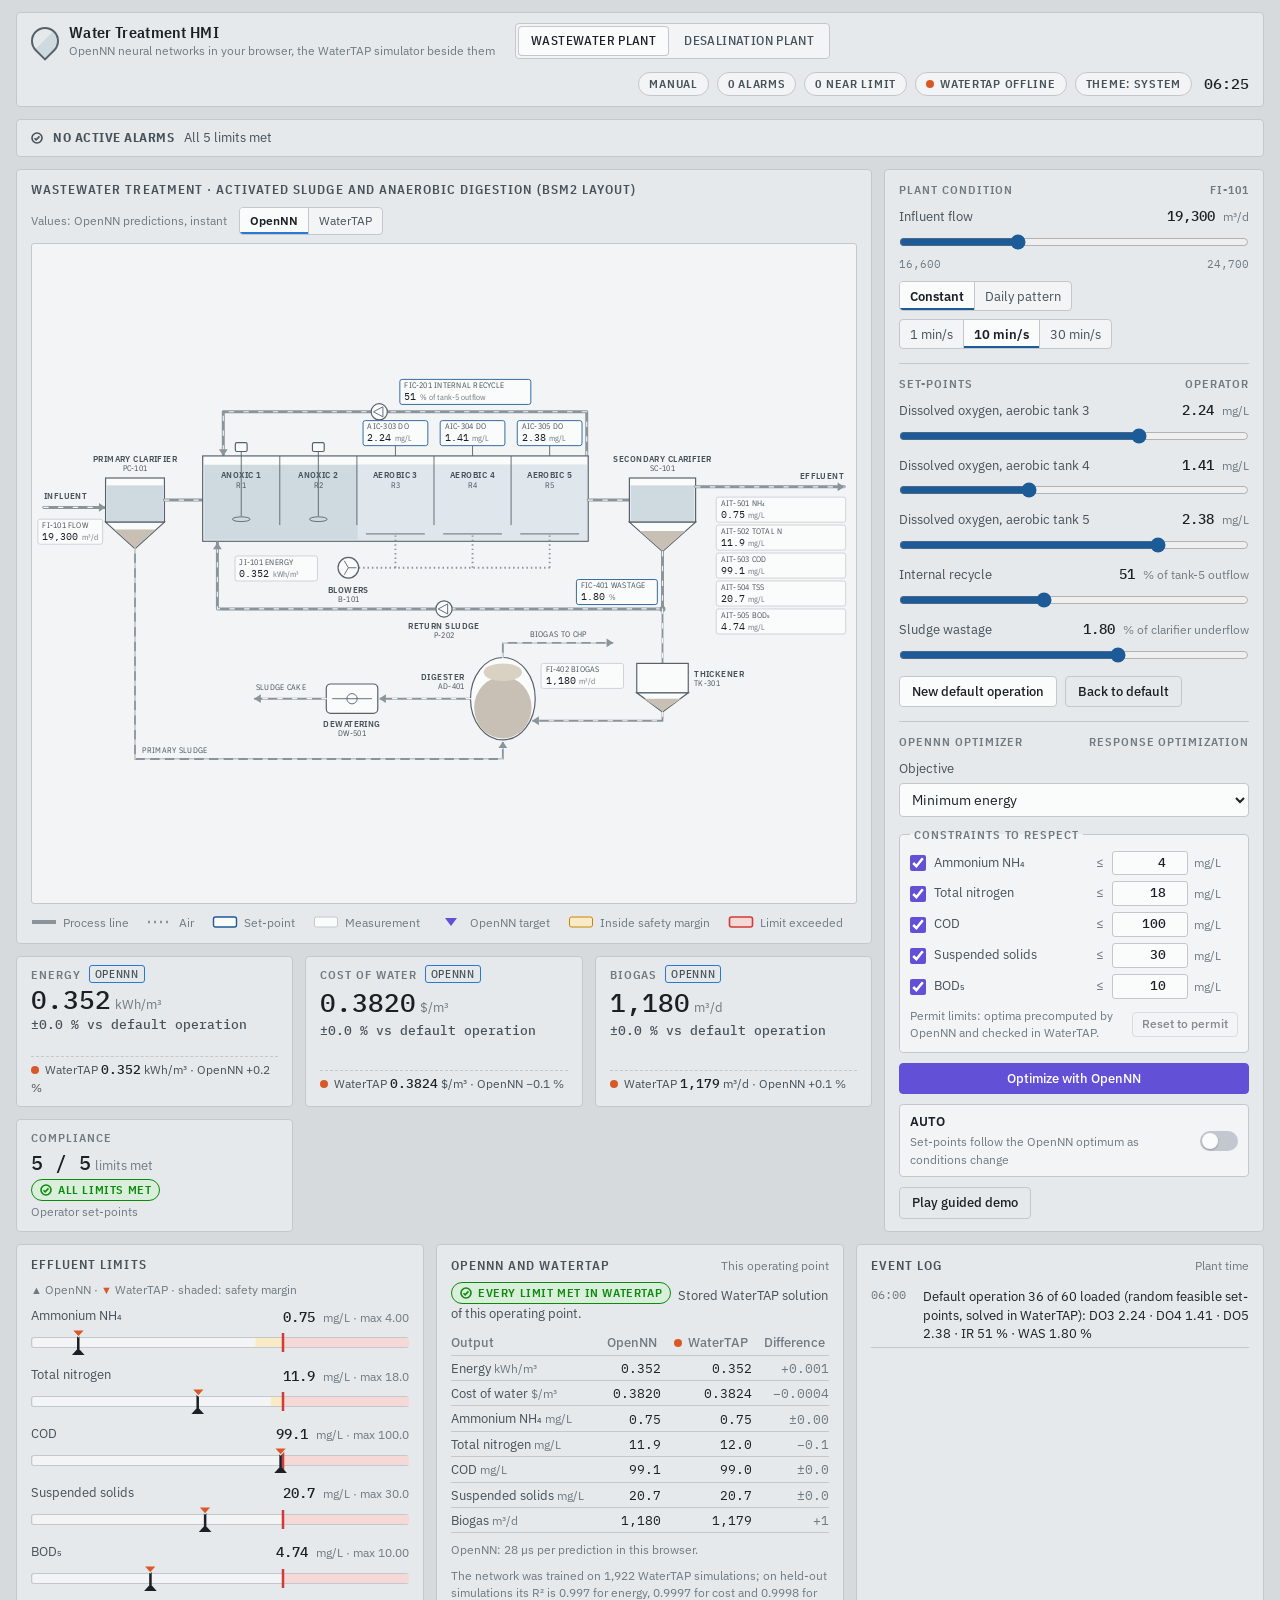
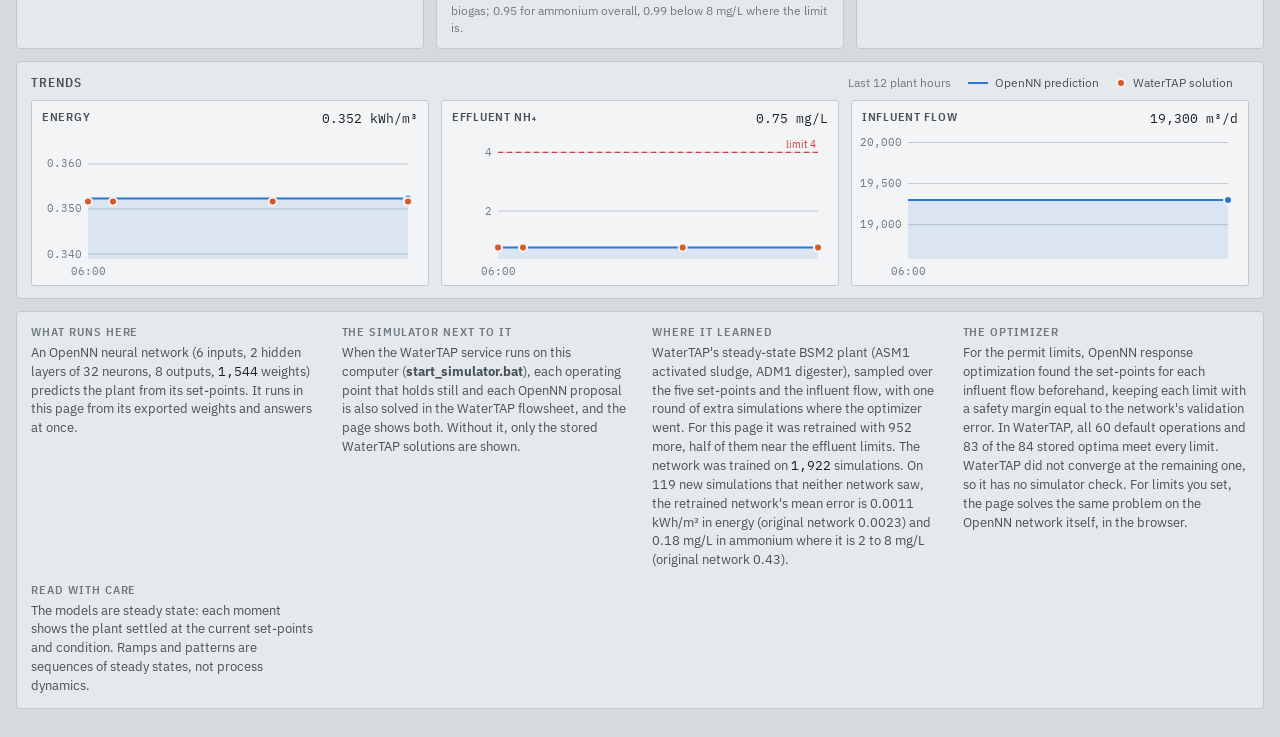
==== to_show/water_treatment_hmi.html @ 0b5e3a40 "Add the WaterTAP/OpenNN toys and the control-room demo - Reverse osmosis toy: WaterTAP RO with press" ====
<!doctype html>
<html lang="en">
<head>
<meta charset="utf-8">
<meta name="viewport" content="width=device-width, initial-scale=1, viewport-fit=cover">
<title>OpenNN Water Treatment HMI</title>
<meta name="description" content="Interactive control-room view of a wastewater plant and a desalination plant, driven by OpenNN neural networks running in the browser next to the WaterTAP simulator, with set-points optimized by OpenNN and checked in WaterTAP.">
<link rel="preconnect" href="https://fonts.googleapis.com">
<link rel="preconnect" href="https://fonts.gstatic.com" crossorigin>
<link rel="stylesheet" href="https://fonts.googleapis.com/css2?family=IBM+Plex+Mono:wght@400;500&family=IBM+Plex+Sans+Condensed:wght@500;600&family=IBM+Plex+Sans:wght@400;500;600&display=swap" media="print" onload="this.media='all'">
<style>
/* Layout: control-room HMI. Process diagram left, operator panel right, KPIs below, then limits,
   the OpenNN/WaterTAP comparison, trends and event log. ISA-101 style: neutral greys carry the
   plant; colour is kept for state (alarm, warning, normal), for what the OpenNN optimizer proposes
   (violet), and for the two sources of values: the network (blue) and the WaterTAP simulator
   (orange, always with its label or the legend). */
:root {
  --bg: #d6dadd;
  --panel: #e6e9eb;
  --surface: #f2f4f5;
  --raised: #fafbfb;
  --ink: #1a2025;
  --ink-2: #46515a;
  --muted: #6f7a83;
  --rule: #c2c8cd;
  --equip: #56616a;
  --pipe: #8a949b;
  --pipe-flow: #f2f4f5;
  --water: #cfd9e0;
  --water-air: #dfe7ec;
  --sludge: #c8c0b4;
  --gas: #d9d2c3;
  --accent: #1d5b98;
  --accent-ink: #ffffff;
  --opt: #6250d6;
  --opt-soft: rgba(98, 80, 214, 0.12);
  --series: #2a78d6;
  --series-fill: rgba(42, 120, 214, 0.12);
  --sim: #d95926;
  --sim-soft: rgba(217, 89, 38, 0.12);
  --ok: #0c8a0c;
  --warn: #c98500;
  --alarm: #d03b3b;
  --ok-bg: #d9eedb;
  --warn-bg: #f9ebc6;
  --alarm-bg: #f6d8d6;
  --focus: #1d5b98;
  --font-ui: "IBM Plex Sans", "Segoe UI", "Helvetica Neue", Arial, sans-serif;
  --font-tag: "IBM Plex Sans Condensed", "Arial Narrow", "Segoe UI", Arial, sans-serif;
  --font-num: "IBM Plex Mono", "Cascadia Mono", Consolas, "SFMono-Regular", Menlo, monospace;
  --radius: 4px;
  color-scheme: light;
}

@media (prefers-color-scheme: dark) {
  :root:not([data-theme="light"]) {
    --bg: #14181b;
    --panel: #1c2125;
    --surface: #22282d;
    --raised: #283037;
    --ink: #e6e9eb;
    --ink-2: #b2bbc2;
    --muted: #87929a;
    --rule: #343c42;
    --equip: #9aa6ae;
    --pipe: #6d7880;
    --pipe-flow: #1c2125;
    --water: #2b3a45;
    --water-air: #33444f;
    --sludge: #4a443c;
    --gas: #3f3b33;
    --accent: #6aa8e6;
    --accent-ink: #0c1724;
    --opt: #9085e9;
    --opt-soft: rgba(144, 133, 233, 0.16);
    --series: #3987e5;
    --series-fill: rgba(57, 135, 229, 0.18);
    --sim: #d95926;
    --sim-soft: rgba(217, 89, 38, 0.18);
    --ok: #0ca30c;
    --warn: #fab219;
    --alarm: #e66767;
    --ok-bg: #1d3a1f;
    --warn-bg: #44391a;
    --alarm-bg: #4a2423;
    --focus: #6aa8e6;
    color-scheme: dark;
  }
}

:root[data-theme="dark"] {
  --bg: #14181b;
  --panel: #1c2125;
  --surface: #22282d;
  --raised: #283037;
  --ink: #e6e9eb;
  --ink-2: #b2bbc2;
  --muted: #87929a;
  --rule: #343c42;
  --equip: #9aa6ae;
  --pipe: #6d7880;
  --pipe-flow: #1c2125;
  --water: #2b3a45;
  --water-air: #33444f;
  --sludge: #4a443c;
  --gas: #3f3b33;
  --accent: #6aa8e6;
  --accent-ink: #0c1724;
  --opt: #9085e9;
  --opt-soft: rgba(144, 133, 233, 0.16);
  --series: #3987e5;
  --series-fill: rgba(57, 135, 229, 0.18);
  --sim: #d95926;
  --sim-soft: rgba(217, 89, 38, 0.18);
  --ok: #0ca30c;
  --warn: #fab219;
  --alarm: #e66767;
  --ok-bg: #1d3a1f;
  --warn-bg: #44391a;
  --alarm-bg: #4a2423;
  --focus: #6aa8e6;
  color-scheme: dark;
}

* { box-sizing: border-box; }
html, body { min-height: 100%; }
body {
  margin: 0;
  background: var(--bg);
  color: var(--ink);
  font: 14px/1.45 var(--font-ui);
  -webkit-font-smoothing: antialiased;
}
[hidden] { display: none !important; }
button, input, select { font: inherit; color: inherit; }
:focus-visible { outline: 2px solid var(--focus); outline-offset: 2px; }
.num { font-family: var(--font-num); font-variant-numeric: tabular-nums; }

.wrap {
  max-width: 1640px;
  margin: 0 auto;
  padding-inline: 16px;
  padding-block: 12px 28px;
  display: grid;
  grid-template-columns: minmax(0, 1fr);
  gap: 12px;
}
/* Wide content (the diagram) scrolls inside its own box instead of widening the page. */
.wrap > *, .layout > *, .lower > * { min-width: 0; }

/* ---------- top bar ---------- */
.topbar {
  display: flex;
  flex-wrap: wrap;
  align-items: center;
  gap: 12px 20px;
  padding: 10px 14px;
  background: var(--panel);
  border: 1px solid var(--rule);
  border-radius: var(--radius);
}
.brand { display: flex; align-items: center; gap: 10px; min-width: 0; }
.brand-mark {
  width: 28px; height: 28px; flex: none;
  border: 2px solid var(--equip);
  border-radius: 50% 50% 50% 0;
  transform: rotate(-45deg);
  background: linear-gradient(0deg, var(--water) 0 55%, transparent 55%);
}
.brand-name { font: 600 16px/1.2 var(--font-tag); letter-spacing: 0.02em; }
.brand-sub { font-size: 12px; color: var(--muted); }
.tabs { display: flex; gap: 4px; padding: 3px; background: var(--surface); border: 1px solid var(--rule); border-radius: var(--radius); }
.tabs button {
  border: 0; background: transparent; padding: 6px 12px; border-radius: 3px; cursor: pointer;
  font: 500 13px/1.2 var(--font-tag); letter-spacing: 0.03em; text-transform: uppercase; color: var(--ink-2);
}
.tabs button[aria-selected="true"] { background: var(--raised); color: var(--ink); box-shadow: 0 0 0 1px var(--rule); }
.status-strip { margin-left: auto; display: flex; flex-wrap: wrap; align-items: center; gap: 8px; }
.pill, .chip {
  display: inline-flex; align-items: center; gap: 6px;
  padding: 3px 10px; border-radius: 999px;
  font: 600 12px/1.4 var(--font-tag); letter-spacing: 0.06em; text-transform: uppercase;
  border: 1px solid var(--rule); background: var(--surface); color: var(--ink-2);
}
.pill.auto { border-color: var(--opt); color: var(--opt); background: var(--opt-soft); }
.chip.is-alarm { border-color: var(--alarm); color: var(--alarm); background: var(--alarm-bg); }
.chip.is-warn { border-color: var(--warn); color: var(--warn); background: var(--warn-bg); }
.clock { font: 500 15px/1 var(--font-num); color: var(--ink); padding-left: 4px; }
.theme-toggle { border: 1px solid var(--rule); background: var(--surface); border-radius: 999px; padding: 3px 10px; cursor: pointer; font: 600 12px/1.4 var(--font-tag); letter-spacing: 0.06em; text-transform: uppercase; color: var(--ink-2); }

/* ---------- alarm banner ---------- */
.banner {
  display: flex; align-items: center; gap: 10px; flex-wrap: wrap;
  padding: 8px 14px; border-radius: var(--radius);
  border: 1px solid var(--rule); background: var(--panel); color: var(--ink-2);
  font-size: 13px; min-height: 38px;
}
.banner.is-alarm { border-color: var(--alarm); background: var(--alarm-bg); color: var(--ink); }
.banner.is-warn { border-color: var(--warn); background: var(--warn-bg); color: var(--ink); }
.banner strong { font-family: var(--font-tag); letter-spacing: 0.04em; text-transform: uppercase; }

/* ---------- shared panel ---------- */
.panel {
  background: var(--panel);
  border: 1px solid var(--rule);
  border-radius: var(--radius);
  padding: 12px 14px;
  min-width: 0;
}
.panel-head { display: flex; align-items: baseline; justify-content: space-between; gap: 8px 12px; flex-wrap: wrap; margin-bottom: 8px; }
.panel h2 {
  margin: 0; font: 600 13px/1.3 var(--font-tag); letter-spacing: 0.08em; text-transform: uppercase; color: var(--ink-2);
  text-wrap: balance;
}
.note { font-size: 12px; color: var(--muted); }

.layout { display: grid; grid-template-columns: minmax(0, 1fr) 380px; gap: 12px; align-items: stretch; }
.main-col { display: flex; flex-direction: column; gap: 12px; min-width: 0; }
.main-col .process { flex: 1; display: flex; flex-direction: column; }
@media (max-width: 1180px) { .layout { grid-template-columns: minmax(0, 1fr); } }

/* ---------- process diagram ---------- */
.diagram { overflow-x: auto; border-radius: 3px; background: var(--surface); border: 1px solid var(--rule); }
/* When the operator panel is the taller column, the diagram's canvas takes the extra height. */
.main-col .process .diagram { flex: 1; display: flex; flex-direction: column; justify-content: center; }
.diagram svg { display: block; width: 100%; min-width: 780px; height: auto; }
.legend { margin-top: auto; padding-top: 10px; display: flex; flex-wrap: wrap; gap: 6px 18px; font-size: 12px; color: var(--muted); }
.legend span { display: inline-flex; align-items: center; gap: 6px; }
.legend svg { width: 26px; height: 14px; flex: none; }
.lg-line { stroke: var(--pipe); stroke-width: 4; }
.lg-air { stroke: var(--pipe); stroke-width: 2.5; stroke-dasharray: 2 4; }
.lg-tag { fill: var(--raised); stroke: var(--rule); }
.lg-sp { fill: var(--raised); stroke: var(--accent); stroke-width: 1.4; }
.lg-warn { fill: var(--warn-bg); stroke: var(--warn); }
.lg-alarm { fill: var(--alarm-bg); stroke: var(--alarm); stroke-width: 1.6; }
.lg-target { fill: var(--opt); }
.diagram text { font-family: var(--font-tag); fill: var(--ink-2); }
.eq { fill: var(--raised); stroke: var(--equip); stroke-width: 1.6; }
.eq-thin { fill: none; stroke: var(--equip); stroke-width: 1.2; }
.liquid { fill: var(--water); }
.liquid-air { fill: var(--water-air); }
.sludge { fill: var(--sludge); }
.gasfill { fill: var(--gas); }
.pipe { fill: none; stroke: var(--pipe); stroke-width: 4; stroke-linejoin: round; stroke-linecap: round; }
.pipe-thin { fill: none; stroke: var(--pipe); stroke-width: 2.5; stroke-linejoin: round; }
.pipe-air { fill: none; stroke: var(--pipe); stroke-width: 2.5; stroke-dasharray: 2 4; }
.flow { fill: none; stroke: var(--pipe-flow); stroke-width: 1.6; stroke-dasharray: 6 14; stroke-linecap: round; animation: flow var(--dur, 2s) linear infinite; }
@keyframes flow { to { stroke-dashoffset: -40; } }
.arrowhead { fill: var(--pipe); }
.eq-label { font-size: 12px; font-weight: 600; letter-spacing: 0.05em; text-transform: uppercase; fill: var(--ink-2); }
.eq-id { font-size: 10.5px; fill: var(--muted); letter-spacing: 0.04em; }
.tag-box { fill: var(--raised); stroke: var(--rule); stroke-width: 1; }
.tag-box.setpoint { stroke: var(--accent); stroke-width: 1.2; }
.tag-box.is-warn { fill: var(--warn-bg); stroke: var(--warn); }
.tag-box.is-alarm { fill: var(--alarm-bg); stroke: var(--alarm); stroke-width: 1.6; }
.tag-label { font-size: 11px; fill: var(--muted); letter-spacing: 0.03em; }
.tag-value { font-family: var(--font-num) !important; font-size: 14px; fill: var(--ink) !important; }
.tag-unit { font-size: 11px; fill: var(--muted); }
.bubble { fill: var(--raised); stroke: var(--equip); stroke-width: 0.6; opacity: 0; animation: rise 2.6s linear infinite; }
@keyframes rise {
  0% { transform: translateY(0); opacity: 0; }
  12% { opacity: 0.9; }
  100% { transform: translateY(-80px); opacity: 0; }
}
.rotor { transform-box: fill-box; transform-origin: center; animation: spin var(--spin, 2s) linear infinite; }
@keyframes spin { to { transform: rotate(360deg); } }
.opt-marker { fill: var(--opt); }
/* A WaterTAP value that belongs to the previous operating point while the simulator solves. */
.tag-value.is-stale { fill: var(--muted) !important; }
.process-tools { display: flex; flex-wrap: wrap; align-items: center; gap: 6px 12px; }
.segmented.source button { padding: 4px 10px; font-size: 12px; }
#src-nn[aria-pressed="true"] { box-shadow: inset 0 -2px 0 var(--series); }
#src-sim[aria-pressed="true"] { box-shadow: inset 0 -2px 0 var(--sim); }

/* ---------- WaterTAP marks ---------- */
.sim-mark { display: inline-block; width: 8px; height: 8px; border-radius: 50%; background: var(--sim); margin-right: 6px; vertical-align: 0.05em; flex: none; }
.sim-mark.busy { animation: pulse 1.2s ease-in-out infinite; }
@keyframes pulse { 0%, 100% { opacity: 1; } 50% { opacity: 0.25; } }
.chip.sim-chip .sim-mark { margin-right: 0; }
.chip.sim-chip.is-live { border-color: var(--sim); color: var(--ink); background: var(--sim-soft); }

@media (prefers-reduced-motion: reduce) {
  .flow, .rotor, .bubble, .sim-mark.busy { animation: none !important; }
}

/* ---------- operator panel ---------- */
.controls { display: grid; gap: 14px; align-content: start; }
.block { display: grid; gap: 10px; }
.block + .block { border-top: 1px solid var(--rule); padding-top: 12px; }
.block-title { font: 600 12px/1.3 var(--font-tag); letter-spacing: 0.08em; text-transform: uppercase; color: var(--muted); display: flex; justify-content: space-between; gap: 8px; }
.field { display: grid; gap: 4px; }
.field-row { display: flex; justify-content: space-between; align-items: baseline; gap: 8px; }
.field label { font-size: 13px; color: var(--ink-2); }
.field .value { font: 500 14px/1.2 var(--font-num); color: var(--ink); white-space: nowrap; }
.field .value small { font: 12px var(--font-ui); color: var(--muted); }
.track { position: relative; height: 22px; }
.track input[type="range"] { position: absolute; inset: 0; width: 100%; margin: 0; accent-color: var(--accent); background: transparent; }
.track input[type="range"]:disabled { accent-color: var(--opt); opacity: 0.85; }
.track .target {
  position: absolute; top: -3px; width: 0; height: 0; pointer-events: none;
  border-left: 6px solid transparent; border-right: 6px solid transparent; border-top: 8px solid var(--opt);
  transform: translateX(-6px);
}
.range-ends { display: flex; justify-content: space-between; font: 11px var(--font-num); color: var(--muted); }

.segmented { display: inline-flex; border: 1px solid var(--rule); border-radius: var(--radius); overflow: hidden; background: var(--surface); }
.segmented button { border: 0; background: transparent; padding: 5px 10px; cursor: pointer; font-size: 12.5px; color: var(--ink-2); }
.segmented button + button { border-left: 1px solid var(--rule); }
.segmented button[aria-pressed="true"] { background: var(--raised); color: var(--ink); font-weight: 600; box-shadow: inset 0 -2px 0 var(--accent); }
.row-wrap { display: flex; flex-wrap: wrap; gap: 8px; align-items: center; }

.btn {
  display: inline-flex; align-items: center; justify-content: center; gap: 6px;
  padding: 7px 12px; border-radius: var(--radius); cursor: pointer;
  border: 1px solid var(--rule); background: var(--raised); color: var(--ink);
  font: 500 13px/1.2 var(--font-ui);
}
.btn:hover { border-color: var(--equip); }
.btn.primary { background: var(--opt); border-color: var(--opt); color: #ffffff; }
.btn.primary:hover { filter: brightness(1.08); }
.btn.ghost { background: transparent; }
.btn:disabled { opacity: 0.5; cursor: not-allowed; }
select.select { padding: 6px 8px; border-radius: var(--radius); border: 1px solid var(--rule); background: var(--raised); }

/* constraints the optimizer respects: the operator can change or switch off each limit */
.constraints { margin: 0; padding: 8px 10px 10px; border: 1px solid var(--rule); border-radius: var(--radius); background: var(--surface); display: grid; gap: 6px; min-width: 0; }
.constraints legend { padding: 0 4px; font: 600 12px/1.3 var(--font-tag); letter-spacing: 0.08em; text-transform: uppercase; color: var(--muted); }
.c-row { display: grid; grid-template-columns: 18px minmax(0, 1fr) 12px 76px minmax(44px, auto); align-items: center; gap: 6px; font-size: 13px; }
.c-row input[type="checkbox"] { margin: 0; width: 16px; height: 16px; accent-color: var(--opt); }
.c-name { color: var(--ink-2); overflow-wrap: anywhere; }
.c-op { color: var(--muted); text-align: center; font-family: var(--font-num); }
.c-unit { color: var(--muted); font-size: 12px; white-space: nowrap; }
.c-bound { width: 100%; padding: 3px 6px; border: 1px solid var(--rule); border-radius: 3px; background: var(--raised); font: 500 13px/1.3 var(--font-num); text-align: right; }
.c-bound:disabled { opacity: 0.45; }
.c-row.is-custom .c-bound { border-color: var(--opt); box-shadow: inset 0 0 0 1px var(--opt); }
.c-row.is-off .c-name { color: var(--muted); }
.c-foot { display: flex; flex-wrap: wrap; align-items: center; justify-content: space-between; gap: 6px 10px; padding-top: 2px; }
.c-foot .hint { flex: 1 1 180px; font-size: 12px; }
.btn.small { padding: 4px 9px; font-size: 12px; }

.switch { display: flex; align-items: center; justify-content: space-between; gap: 10px; padding: 8px 10px; border: 1px solid var(--rule); border-radius: var(--radius); background: var(--surface); cursor: pointer; }
.switch input { position: absolute; opacity: 0; pointer-events: none; }
.switch .knob { width: 38px; height: 20px; border-radius: 999px; background: var(--rule); position: relative; flex: none; transition: background 0.2s; }
.switch .knob::after { content: ""; position: absolute; top: 2px; left: 2px; width: 16px; height: 16px; border-radius: 50%; background: var(--raised); box-shadow: 0 1px 2px rgba(0,0,0,0.25); transition: transform 0.2s; }
.switch input:checked + .knob { background: var(--opt); }
.switch input:checked + .knob::after { transform: translateX(18px); }
.switch input:focus-visible + .knob { outline: 2px solid var(--focus); outline-offset: 2px; }
.switch-text { display: grid; gap: 1px; }
.switch-text b { font-weight: 600; font-size: 13px; }
.switch-text span { font-size: 12px; color: var(--muted); }

#proposal:empty { display: none; }
.proposal { border: 1px solid var(--opt); background: var(--panel); box-shadow: inset 4px 0 0 var(--opt); border-radius: var(--radius); padding: 12px 14px 12px 18px; display: grid; gap: 10px; min-width: 0; }
.proposal.result { border-color: var(--sim); box-shadow: inset 4px 0 0 var(--sim); }
.proposal.result h3 { color: var(--ink); }
.proposal-head { display: flex; flex-wrap: wrap; align-items: baseline; justify-content: space-between; gap: 6px 16px; }
.proposal h3 { margin: 0; font: 600 13px/1.3 var(--font-tag); letter-spacing: 0.08em; text-transform: uppercase; color: var(--opt); }
.proposal .leads { display: grid; gap: 2px; }
.proposal .lead { font-size: 15px; }
.proposal .lead b { font-family: var(--font-num); font-weight: 500; }
.proposal-grid { display: flex; flex-wrap: wrap; gap: 8px 24px; align-items: flex-start; }
.proposal-grid .t-sp { flex: 1 1 240px; }
.proposal-grid .t-out { flex: 2 1 400px; }
.table-scroll { overflow-x: auto; min-width: 0; }
.proposal table { width: 100%; border-collapse: collapse; font-size: 12.5px; }
.proposal th { text-align: left; font-weight: 500; color: var(--muted); padding: 3px 4px 3px 0; border-bottom: 1px solid var(--rule); white-space: nowrap; }
.proposal th.r { text-align: right; padding: 3px 0 3px 10px; }
.proposal tr.groups th { border-bottom: 0; padding-bottom: 0; }
.proposal tr.groups th.group { text-align: center; border-bottom: 1px solid var(--rule); padding-bottom: 2px; }
.proposal td { text-align: right; font-family: var(--font-num); font-variant-numeric: tabular-nums; padding: 3px 0 3px 10px; white-space: nowrap; border-bottom: 1px solid var(--rule); }
.proposal td.name { text-align: left; font-family: var(--font-ui); color: var(--ink-2); white-space: normal; padding-left: 0; }
.proposal td.to { color: var(--opt); font-weight: 500; }
.proposal td.sim-after { font-weight: 600; }
.check-line { margin: 0; font-size: 13px; color: var(--ink-2); }
.check-line .state, .check p .state { margin-right: 4px; vertical-align: 1px; }
.hint { font-size: 12.5px; color: var(--muted); }
.proposal .hint { margin: 0; }

/* ---------- KPI tiles ---------- */
.kpis { display: grid; grid-template-columns: repeat(auto-fit, minmax(210px, 1fr)); gap: 12px; }
.kpi { background: var(--panel); border: 1px solid var(--rule); border-radius: var(--radius); padding: 10px 14px; display: grid; gap: 2px; min-width: 0; }
.kpi .k-label { font: 600 12px/1.3 var(--font-tag); letter-spacing: 0.08em; text-transform: uppercase; color: var(--muted); }
.kpi .k-value { font: 500 26px/1.15 var(--font-num); font-variant-numeric: tabular-nums; color: var(--ink); }
.kpi .k-value small { font: 13px var(--font-ui); color: var(--muted); margin-left: 4px; }
.kpi .k-delta { font: 500 13px/1.3 var(--font-num); color: var(--ink-2); }
.kpi .k-delta.better { color: var(--ok); }
.kpi .k-delta.worse { color: var(--alarm); }
.kpi .k-note { font-size: 12px; color: var(--muted); min-height: 1.4em; }
.kpi .k-source { font: 500 10.5px/1.2 var(--font-tag); letter-spacing: 0.06em; padding: 1px 5px; margin-left: 4px; border-radius: 3px; border: 1px solid var(--series); color: var(--ink-2); vertical-align: 1px; }
.kpi .k-sim { font-size: 12px; color: var(--ink-2); padding-top: 4px; margin-top: 2px; border-top: 1px dashed var(--rule); }
.kpi .k-sim b { font: 500 13px/1.3 var(--font-num); color: var(--ink); }
.kpi.compliance .k-value { font-size: 20px; padding-block: 3px; }
.state { display: inline-flex; align-items: center; gap: 6px; font: 600 12px/1.3 var(--font-tag); letter-spacing: 0.05em; text-transform: uppercase; padding: 2px 8px; border-radius: 999px; border: 1px solid var(--rule); }
.state.ok { color: var(--ok); border-color: var(--ok); background: var(--ok-bg); }
.state.warn { color: var(--warn); border-color: var(--warn); background: var(--warn-bg); }
.state.alarm { color: var(--alarm); border-color: var(--alarm); background: var(--alarm-bg); }
.icon { width: 12px; height: 12px; flex: none; }

/* ---------- lower grid ---------- */
.lower { display: grid; grid-template-columns: repeat(12, minmax(0, 1fr)); gap: 12px; }
.lower > #limits-panel { grid-column: span 4; }
.lower > #check-panel { grid-column: span 4; }
.lower > #events-panel { grid-column: span 4; }
.lower > #trends { grid-column: span 12; }
@media (max-width: 1180px) {
  .lower > #limits-panel, .lower > #check-panel, .lower > #events-panel { grid-column: span 6; }
}
@media (max-width: 760px) {
  .lower > * { grid-column: 1 / -1 !important; }
}

/* limits: moving analog indicators */
.limits { display: grid; gap: 10px; }
.limit { display: grid; grid-template-columns: minmax(90px, 1fr) auto; gap: 2px 10px; align-items: center; }
.limit .l-name { font-size: 13px; color: var(--ink-2); display: inline-flex; align-items: center; gap: 6px; }
.l-state { display: inline-flex; }
.l-state.warn { color: var(--warn); }
.l-state.alarm { color: var(--alarm); }
.sr { position: absolute; width: 1px; height: 1px; overflow: hidden; clip: rect(0 0 0 0); white-space: nowrap; }
.limit .l-value { font: 500 13.5px/1.2 var(--font-num); text-align: right; white-space: nowrap; }
.limit .l-value small { color: var(--muted); font: 11.5px var(--font-ui); }
.limit svg { grid-column: 1 / -1; width: 100%; height: 28px; display: block; }
.l-sim { fill: var(--sim); stroke: var(--panel); stroke-width: 1; }
.l-permit { stroke: var(--muted); stroke-width: 1.5; stroke-dasharray: 2 2; }
.limit.is-off .l-name, .limit.is-off .l-value { color: var(--muted); }
.limit.is-off svg { opacity: 0.5; }
.key-tri { font-size: 11px; }
.key-tri.sim { color: var(--sim); }
.l-track { fill: var(--surface); stroke: var(--rule); }
.l-margin { fill: var(--warn-bg); }
.l-over { fill: var(--alarm-bg); }
.l-limit { stroke: var(--alarm); stroke-width: 2; }
.l-pointer { fill: var(--ink); }
.l-pointer.is-alarm { fill: var(--alarm); }
.l-pointer.is-warn { fill: var(--warn); }
.l-tick { font: 10px var(--font-num); fill: var(--muted); }

/* simulator check */
.check { display: grid; gap: 8px; }
.check table { width: 100%; border-collapse: collapse; font-size: 12.5px; }
.check th { text-align: left; font-weight: 500; color: var(--muted); padding: 3px 4px 3px 0; border-bottom: 1px solid var(--rule); }
.check th.r, .check td.r { text-align: right; }
.check th.r { white-space: nowrap; padding-left: 6px; }
.check td { padding: 3px 0 3px 6px; border-bottom: 1px solid var(--rule); font-family: var(--font-num); font-variant-numeric: tabular-nums; white-space: nowrap; }
.check td:first-child { font-family: var(--font-ui); padding-left: 0; color: var(--ink-2); white-space: normal; }
.check p { margin: 0; font-size: 12.5px; color: var(--ink-2); }
.check p.note { color: var(--muted); font-size: 12px; }
.check td.diff { color: var(--muted); }
.check td .l-state { vertical-align: -1px; }

/* trends */
.trend-grid { display: grid; grid-template-columns: repeat(3, minmax(0, 1fr)); gap: 12px; }
@media (max-width: 980px) { .trend-grid { grid-template-columns: minmax(0, 1fr); } }
.chart { position: relative; background: var(--surface); border: 1px solid var(--rule); border-radius: 3px; padding: 8px 8px 4px; min-width: 0; }
.chart-title { display: flex; justify-content: space-between; gap: 8px; font-size: 12.5px; color: var(--ink-2); padding: 0 2px 4px; }
.chart-title b { font: 600 12px/1.3 var(--font-tag); letter-spacing: 0.06em; text-transform: uppercase; }
.chart-title .num { color: var(--ink); }
.chart svg { display: block; width: 100%; height: 150px; }
.c-grid { stroke: var(--rule); stroke-width: 1; }
.c-axis { font: 10.5px var(--font-num); fill: var(--muted); }
.c-line { fill: none; stroke: var(--series); stroke-width: 2; stroke-linejoin: round; }
.c-area { fill: var(--series-fill); stroke: none; }
.c-limit { stroke: var(--alarm); stroke-width: 1.2; stroke-dasharray: 5 4; }
.c-limit-label { font: 10.5px var(--font-tag); fill: var(--alarm); }
.c-end { fill: var(--series); stroke: var(--surface); stroke-width: 2; }
.c-cross { stroke: var(--ink-2); stroke-width: 1; }
.c-dot { fill: var(--series); stroke: var(--surface); stroke-width: 2; }
.c-sim { fill: var(--sim); stroke: var(--surface); stroke-width: 2; }
.trend-key { display: inline-flex; flex-wrap: wrap; align-items: center; gap: 4px 16px; }
.trend-key .key { display: inline-flex; align-items: center; gap: 6px; color: var(--ink-2); }
.trend-key .key-line { width: 22px; height: 10px; }
.trend-key .key-dot { width: 12px; height: 12px; }
.tooltip {
  position: absolute; pointer-events: none; z-index: 5;
  background: var(--raised); color: var(--ink); border: 1px solid var(--rule); border-radius: 3px;
  padding: 4px 8px; font: 12px/1.35 var(--font-num); box-shadow: 0 2px 6px rgba(0,0,0,0.15); white-space: nowrap;
}

/* events */
.events { list-style: none; margin: 0; padding: 0; display: grid; gap: 0; max-height: 300px; overflow-y: auto; }
.events li { display: grid; grid-template-columns: 44px minmax(0, 1fr); gap: 8px; padding: 5px 0; border-bottom: 1px solid var(--rule); font-size: 12.5px; }
.events time { font: 12px var(--font-num); color: var(--muted); }
.events .e-alarm { color: var(--alarm); font-weight: 600; }
.events .e-normal { color: var(--ok); font-weight: 600; }
.events .e-opt { color: var(--opt); font-weight: 600; }
.events .e-sim { color: var(--ink-2); font-weight: 600; white-space: nowrap; }
.events .e-sim::before { content: ""; display: inline-block; width: 7px; height: 7px; border-radius: 50%; background: var(--sim); margin-right: 5px; vertical-align: 0.08em; }

/* about */
.about { display: grid; grid-template-columns: repeat(auto-fit, minmax(260px, 1fr)); gap: 12px 24px; font-size: 13px; color: var(--ink-2); padding: 12px 14px; background: var(--panel); border: 1px solid var(--rule); border-radius: var(--radius); }
.about h3 { margin: 0 0 4px; font: 600 12px/1.3 var(--font-tag); letter-spacing: 0.08em; text-transform: uppercase; color: var(--muted); }
.about p { margin: 0; max-width: 65ch; }
.about .num { color: var(--ink); }

@media (max-width: 600px) {
  .status-strip { margin-left: 0; }
  .kpi .k-value { font-size: 22px; }
}

</style>
</head>
<body>
<div class="wrap">
  <header class="topbar">
    <div class="brand">
      <span class="brand-mark" aria-hidden="true"></span>
      <div>
        <div class="brand-name">Water Treatment HMI</div>
        <div class="brand-sub">OpenNN neural networks in your browser, the WaterTAP simulator beside them</div>
      </div>
    </div>
    <nav class="tabs" role="tablist" aria-label="Plant">
      <button type="button" role="tab" id="tab-bsm2" data-plant="bsm2" aria-selected="true">Wastewater plant</button>
      <button type="button" role="tab" id="tab-ro" data-plant="ro" aria-selected="false">Desalination plant</button>
    </nav>
    <div class="status-strip">
      <span class="pill" id="mode-pill">Manual</span>
      <span class="chip" id="alarm-count">0 alarms</span>
      <span class="chip" id="warn-count">0 near limit</span>
      <span class="chip sim-chip" id="sim-chip">WaterTAP offline</span>
      <button type="button" class="theme-toggle" id="theme-toggle" aria-label="Switch colour theme">Theme</button>
      <span class="clock num" id="clock" aria-label="Plant time">06:00</span>
    </div>
  </header>

  <div class="banner" id="alarm-banner" role="status" aria-live="polite"></div>

  <main class="layout">
    <div class="main-col">
      <section class="panel process" aria-labelledby="process-title">
        <div class="panel-head">
          <h2 id="process-title">Process</h2>
          <div class="process-tools">
            <span class="note" id="process-note">Values: OpenNN predictions, instant</span>
            <div class="segmented source" role="group" aria-label="Values shown in the diagram">
              <button type="button" id="src-nn" aria-pressed="true">OpenNN</button>
              <button type="button" id="src-sim" aria-pressed="false">WaterTAP</button>
            </div>
          </div>
        </div>
        <div class="diagram" id="diagram"></div>
        <div class="legend" id="legend"></div>
      </section>
      <section class="kpis" id="kpis" aria-label="Key performance indicators"></section>
      <section id="proposal" aria-live="polite"></section>
    </div>

    <aside class="panel controls" aria-label="Operation">
      <div class="block" id="disturbance-block"></div>
      <div class="block" id="setpoint-block"></div>
      <div class="block" id="optimizer-block"></div>
    </aside>
  </main>

  <section class="lower">
    <div class="panel" id="limits-panel">
      <div class="panel-head"><h2 id="limits-title">Limits</h2><span class="note" id="limits-note"></span></div>
      <div class="limits" id="limits"></div>
    </div>
    <div class="panel" id="check-panel">
      <div class="panel-head"><h2>OpenNN and WaterTAP</h2><span class="note">This operating point</span></div>
      <div class="check" id="check"></div>
    </div>
    <div class="panel" id="events-panel">
      <div class="panel-head"><h2>Event log</h2><span class="note">Plant time</span></div>
      <ul class="events" id="events"></ul>
    </div>
    <div class="panel trends" id="trends">
      <div class="panel-head"><h2>Trends</h2>
        <span class="note trend-key" id="trend-note">
          <span>Last 12 plant hours</span>
          <span class="key"><svg class="key-line" viewBox="0 0 22 10" aria-hidden="true"><line class="c-line" x1="1" y1="5" x2="21" y2="5"/></svg>OpenNN prediction</span>
          <span class="key"><svg class="key-dot" viewBox="0 0 12 12" aria-hidden="true"><circle class="c-sim" cx="6" cy="6" r="4"/></svg>WaterTAP solution</span>
          <span class="key trend-sim" id="trend-sim" aria-live="polite"></span>
        </span>
      </div>
      <div class="trend-grid" id="trend-grid"></div>
    </div>
  </section>

  <footer class="about" id="about"></footer>
</div>

<script id="plant-data" type="application/json">{"plants":{"bsm2":{"model":{"inputs":[{"name":"do3","scaler":"MeanStandardDeviation","mean":1.60543811,"std":0.781042159,"min":0.5,"max":3.0},{"name":"do4","scaler":"MeanStandardDeviation","mean":1.70456827,"std":0.733776152,"min":0.5,"max":3.0},{"name":"do5","scaler":"MeanStandardDeviation","mean":1.6923337,"std":0.729107797,"min":0.5,"max":2.99950027},{"name":"recycle","scaler":"MeanStandardDeviation","mean":0.563830853,"std":0.160467923,"min":0.300000012,"max":0.800000012},{"name":"wastage","scaler":"MeanStandardDeviation","mean":0.0164424125,"std":0.00506838458,"min":0.00601360807,"max":0.0250000004},{"name":"influent","scaler":"MeanStandardDeviation","mean":20590.9043,"std":2276.85303,"min":16519.4707,"max":24792.4531}],"layers":[{"activation":"Tanh","biases":[-0.120250858,0.140580922,1.29859233,-0.0409745052,0.387843281,-0.638682306,-0.398406982,0.349980325,1.19747603,-0.299726158,-0.311647475,-0.529878318,-0.483134925,-0.345730662,0.635702789,0.105966508,0.560991585,0.803969324,0.779273868,-0.433923632,0.182227805,-0.305710018,-0.15742892,1.01255918,0.575924337,0.297402591,0.815157354,-0.213912055,-0.632851124,0.692799449,-0.360412925,0.27906689],"weights":[[0.00256885402,0.0467804559,0.322837263,-0.0561035126,-0.102783345,0.5354321,-0.00912768114,0.254603356,-0.0850221962,0.155944824,0.0641647428,-0.0537518933,0.0145611344,0.029332336,0.234640896,0.065516375,-0.0466710664,-0.244245917,0.00558035448,0.141897902,0.114299178,0.0241478141,0.0407199748,-0.086202845,0.026617825,-0.0759047195,0.759346366,-0.00573852751,-0.329021215,-0.0496431701,0.150163606,0.130221039],[-0.13877961,-0.089250952,0.216383487,0.00538631389,-0.0336474366,-0.0523250625,0.372059941,0.232042477,0.957767248,-0.0205298327,0.0568121225,0.230434135,0.0346538387,-0.0342204794,0.198609501,0.0188096315,0.019223785,-0.104340762,-0.0367074311,0.0164367706,0.0329483338,-0.079785198,0.107057415,-0.0611892454,0.0523980036,0.0415236019,-0.0632327273,0.150292799,-0.0952804312,-0.0565578379,0.0720095038,0.0526304878],[-0.0152515853,-0.0588549562,0.207083434,-0.0198902581,0.0207514502,-0.0224219803,0.0708754063,0.146370843,-0.0672374293,0.051807873,0.153649151,-0.0544944629,0.561738312,0.020801384,0.262656301,0.118635021,-0.125742361,-8.50284705e-05,-0.0160517301,0.0318116024,0.0652492121,-0.195488617,0.00761105865,0.881061673,-0.0815105215,-0.105175637,-0.0659860522,-0.00045149817,-0.0444122776,0.0373717435,-0.0144267185,-0.0333522037],[-0.0845529735,0.00320454827,0.201478317,-0.0873778164,0.0186597314,-0.148836374,0.00993237831,0.0687837526,0.00832259469,0.418242782,0.00842409022,0.217259556,0.0299453475,-0.103767529,-0.151210159,0.0331143476,0.095011197,0.122170329,-0.0458135307,-0.207657948,-0.0559887253,0.0607206672,0.0366622135,-0.0114233829,-0.0137844309,-0.059207879,0.0664665252,0.13988781,0.055633314,-0.0155402953,-0.0825182796,0.0302494876],[-0.15325053,0.22894071,-0.794803798,0.147385925,0.262110323,0.0241811946,-0.0923980922,-0.0314275138,0.0981869549,0.0596259795,-0.0991791561,0.509590805,-0.0232035816,-0.0336224064,-0.455088705,-0.375869513,0.421169609,-0.35672307,-0.0571689084,-0.104183353,-0.0754293352,-0.37151444,-0.319303453,0.268932909,-0.337281346,0.399398446,0.0275531989,-0.367454201,-0.479663163,0.381342679,-0.390065849,0.211644873],[0.208581671,0.268010169,-0.182468995,0.299064219,-0.230919778,0.0300799515,-0.0153835146,0.00347777922,0.166755021,0.0736151487,-0.279104203,0.178513333,0.0194591116,0.415087938,-0.388223559,0.154574513,0.00468580239,-0.263076693,0.546325326,-0.325623333,-0.366278291,-0.138500288,0.0508686416,0.0783974156,-0.283325523,0.0767246634,0.0187720396,0.0589117296,-0.101283588,-0.152340457,-0.111392409,-0.20122464]]},{"activation":"Tanh","biases":[-0.0964175165,-0.321563274,-0.0460784175,0.214904442,0.393145531,-0.286966115,0.0749601126,0.137886792,0.306082517,0.114807248,0.047384426,0.133040965,-0.0609539971,-0.121556222,0.354485065,0.102562785,0.207837164,-0.403594583,-0.161250547,0.0143222548,0.0901502371,-0.226534128,0.0534004159,-0.470314294,-0.105804533,-0.245864719,-0.049747467,0.0907373726,-0.349922538,0.423421949,-0.0266383141,0.0476852506],"weights":[[0.0195796918,-0.0257298313,-0.0851954892,0.065429613,0.0366014987,-0.0434108227,-0.14045912,0.0820415169,0.0183748584,-0.101877153,-0.034082219,-0.0224227067,0.0194717385,-0.00618954515,-0.172145784,-0.0759459436,-0.0664350763,0.111364841,0.086170733,0.0817760602,-0.0346249603,0.177453488,0.0324845612,0.0599615984,0.0021925834,0.0920951292,0.139215022,-0.0097653456,-0.0521086827,-0.071202673,-0.0634238645,-0.0265420508],[0.0307205226,-0.088769339,-0.120077938,-0.0576938875,0.0163379703,-0.00256661442,-0.0366681553,0.196175262,0.0613754354,0.0135902278,0.0572557524,-0.0462526307,0.172546983,0.0672660545,0.269575447,0.0304768998,-0.0760061592,0.0493267812,-0.0608346798,-0.0472169928,-0.0812146962,-0.0968034789,0.103633091,-0.016745314,0.0994496793,0.0761620477,0.0952761248,0.290951699,-0.0800692365,-0.0163200181,-0.0797375962,0.180862173],[0.0124563007,-0.0479347222,0.0748356283,-0.172230676,0.0592908561,0.038045682,0.0793120116,0.190912411,-0.0596033782,-0.0357574299,-0.097792089,-0.0455635972,0.077924788,-0.0136483731,0.282044858,0.0776514933,-0.0471746586,-0.248255879,-0.183419228,0.111625783,-0.115170948,-0.189127415,0.0785061941,-0.23106721,-0.123996437,-0.104526944,-0.128577545,-1.31787479,0.116396494,0.451816738,0.424946874,-0.0846347585],[0.0401866548,-0.0879109576,0.0632342398,-0.0258036237,-0.0249701068,-0.116403267,0.0163517203,0.174233556,0.0772080868,0.0531202145,0.0948479027,0.0596973076,0.147872925,-0.0249287765,0.127335057,-0.0783038139,-0.0931918472,0.0552630238,0.00606534816,0.0238646287,-0.0862841457,0.0611978471,0.143112719,0.0130286124,0.0781883597,0.088616021,0.0463719033,0.230017543,-0.101688318,-0.0348057002,-0.237791508,0.118503369],[-0.0284177642,0.0702973753,-0.0394483134,-0.162041083,0.0463500023,0.0933892652,0.122197814,-0.0955118611,-0.00452812156,0.0257080477,0.115889713,0.0295606926,-0.237096518,-0.00328863179,0.378921092,0.165437296,-0.0358632728,-0.0225405414,-0.0296690743,-0.119834378,0.0356382094,-0.335646629,-0.0698668882,-0.0524820089,0.0345228054,-0.0451697931,-0.105022319,0.102588654,-0.0113564972,0.0135595342,-0.0932612941,0.160140231],[-0.139849856,-0.0888940394,0.427643448,0.0723181367,-0.0292636603,-0.2933653,-0.0957051069,0.0330305025,-0.149419367,0.199878633,-0.0763725266,-0.385873854,0.0375581793,-0.129406124,-0.129486218,0.117136464,-0.0402352549,0.0352671891,0.241906717,0.144520223,0.203789055,0.159693062,0.135553241,0.162203923,-0.106519632,0.0746054649,-0.0779375508,0.410378814,0.022624474,0.0335612819,-0.221068949,0.0127112744],[-0.0981504023,-0.115436628,0.371868402,0.039564576,-0.150946081,-0.208425209,-0.0298219752,0.0202959049,-0.184989005,0.134933233,-0.0717338994,-0.0227157474,0.0588594452,-0.202267542,-0.12712878,0.018090697,-0.0608021505,0.10123492,0.0742047876,0.0899129808,0.0406988785,0.112413339,0.144915149,0.118505053,-0.133785427,0.165389627,0.0178110059,0.186545804,-0.0338799059,-0.0355948657,-0.115949512,-0.00628530467],[-0.109045781,-0.0460173897,0.165529013,0.0521931611,0.0203093681,-0.202309057,-0.0760867298,0.0288838632,-0.00753921177,0.118724532,-0.109385669,-0.196065933,-0.055172123,-0.112053044,0.216099158,0.146788597,0.00591594679,-0.0504335128,-0.127319515,-0.00437226472,0.110972188,-0.107451245,0.0955937058,-0.0454075485,-0.0567584746,-0.0610368699,-0.0170231909,-0.130158529,0.0338601805,0.12822859,0.0799654722,0.100194298],[0.0504020639,-0.0355143733,0.146073744,-0.111996777,0.057966847,0.206508264,0.0551855043,0.0758824497,0.0649616942,-0.228097111,0.0560970232,0.148097321,0.0590255335,0.078147769,0.0368503928,-0.0592503138,-0.0575677156,-0.129058942,-0.297787398,0.117628977,-0.0694459006,-0.00663289614,0.0219058599,-0.159872293,0.0567426533,-0.0555167533,-0.0398170836,-1.12817001,0.126029715,0.035939306,0.281858325,-0.0321523771],[0.0315042213,0.0213411842,-0.0694526806,0.0225062277,-0.205009952,-0.0160832033,0.0132256849,0.0369081646,-0.0347305723,0.14558199,-0.123427503,-0.102420293,0.127968267,0.0588067845,-0.081547372,-0.002184927,-0.0682878718,-0.0368225649,-0.0156830046,-0.228916511,-0.0888181701,0.0998172909,0.0664298907,0.0820829719,0.0966376886,-0.0343821198,-0.0608188398,0.159798741,0.357001364,-0.0495806709,0.0528514944,0.159154549],[-0.0305640679,0.181128398,0.108908385,-0.111652307,-0.000479946844,0.0317634456,-0.00877404958,-0.308629602,-0.185219616,-0.106398359,-0.0794070289,-0.191329092,-0.16262944,-0.0368239619,-0.190275982,-0.0146529786,0.0209852364,0.0787065551,0.0073103141,0.122451149,0.0949738622,0.047113061,-0.103266366,0.0856998116,-0.116414137,-0.00544543657,-0.00210988522,-0.30044356,0.0629732311,-0.0704930499,0.147235006,-0.123125404],[0.0434425287,-0.0488104858,0.206919625,-0.0637435094,-0.0600056984,0.101118259,0.122626483,-0.077467598,0.00131640933,0.19922328,-0.042681545,-0.0327175707,0.144278541,0.0225045141,0.0141452253,-0.0857609659,-0.0669580698,0.152264044,-0.0451385267,0.00687110098,-0.00432781316,0.0444337614,0.0463339277,0.10690891,-0.0419236459,0.172639191,-0.00611930573,0.717121422,0.0470054038,-0.108378142,-0.209760159,0.0745350271],[-0.126655623,-0.0640754625,-0.14733772,0.0424687713,-0.126112834,-0.156883404,-0.0242942087,0.0132728266,-0.126755357,0.122122966,-0.156528354,-0.185527056,0.0535692498,-0.223985791,-0.06914711,0.0807405636,-0.024714224,0.0620840639,0.218572125,0.0726620629,0.0804103613,0.0951293409,0.0578083768,0.158404976,0.0504404232,0.0662103295,-0.070233129,0.564937472,-0.0645521134,-0.0494079255,-0.180867106,0.0635243803],[0.0593715273,-0.016107779,-0.0876078531,0.0730399266,-0.0780087113,-0.13852784,-0.100067325,0.162485421,0.109254725,-0.0243007224,-0.00136035285,0.0198758189,0.335223019,-0.0215159897,-0.188949198,-0.095113948,-0.0641720742,0.0706499815,-0.0526300035,0.0992506742,-0.0865096301,0.295064718,0.061751727,0.0490356013,0.0602065213,0.123479269,0.0254664849,0.251425594,-0.0324501619,-0.0852253288,-0.0929095224,-0.0597407408],[-0.167979136,-0.00374493562,-0.0212136693,-0.0355874375,-0.0588728562,0.0928628147,-0.0138793625,0.0610201508,-0.124568738,-0.182713211,-0.0996067971,0.0563461781,-0.239170983,-0.0500664562,0.0821283534,0.0933611393,-0.0353600122,-0.0853913724,-0.143305123,0.182758495,-0.0458968058,-0.151008949,0.0815730914,-0.0759808496,-0.241163805,-0.0625235587,0.121101409,-0.791492522,0.0965727866,0.0982305706,0.285391599,-0.015450432],[-0.041930858,-0.173809022,-0.08868137,0.0908322483,0.0294986572,-0.081031546,-0.0498868935,0.273936749,-0.0611806326,-0.14387536,-0.103518523,0.0240895357,0.113242559,0.0390972607,-0.0738041773,-0.0129098948,0.0610219762,-0.0694119409,-0.112996079,0.0550392605,-0.142896339,0.102290586,0.0491055027,-0.0491354614,-0.00328096235,-0.0149750859,0.105375208,-0.414479375,0.00203189347,0.125927225,0.116427101,-0.0811128691],[-0.0307927523,0.0218462516,-0.0625838488,-0.135036066,-0.0276980009,-0.0789218098,0.0760778114,0.127472743,0.0469792448,0.165306658,0.0759055838,0.0847766921,-0.047004953,-0.0410298444,0.525380731,0.065117307,-0.133308798,-0.0496527739,0.0863968506,-0.115112439,-0.0341850594,-0.367129982,0.0986541286,-0.0338213705,0.136750832,0.00524841808,-0.0412800312,0.351887047,0.00574290426,0.103128962,-0.185688525,0.209884837],[0.0258687343,-0.0271362085,-0.0234424025,0.141614571,0.0670425296,-0.0862483829,-0.103747241,0.0896356925,0.0646107644,-0.144647762,-0.0558123142,0.0648406297,-0.125133976,0.0154503314,-0.00460626557,0.004492593,0.194394618,-0.249689534,0.0604960732,-0.0888092965,0.103397869,-0.0575200953,-0.0150586888,-0.0825791582,-0.0521002188,-0.219976753,-0.0669406056,-0.841718197,0.165909007,0.195811018,0.300105572,0.0466586687],[-0.0207644757,-0.412565798,-0.0722422078,0.0798631459,0.118506908,-0.0618004501,-0.106372394,0.599618435,0.0198204555,-0.0952388421,0.00807535741,0.222969979,-0.00666342909,0.112419881,0.148416534,-0.0593098998,-0.0902940556,-0.0653810352,-0.0992856175,0.0552443154,-0.336281627,-0.0530297235,0.258643717,-0.177790537,0.0847988427,0.032761462,0.0724757686,0.0103129838,-0.324278891,0.131290019,-0.0654273406,0.0862580016],[-0.0526666082,0.113674536,0.202729702,-0.0731239095,-0.0146908406,0.0424382873,0.0763466731,-0.300916255,-0.111131661,-0.15960972,0.0128546879,-0.13818486,-0.0577586293,-0.0737774894,-0.239926368,0.0180443637,-0.0218470432,0.0862750113,-0.0360812172,0.194743395,0.0588215552,0.0569821522,-0.0789008066,0.0943901688,-0.108310901,0.000488586316,-0.0671043396,-0.446371049,-0.105458707,-0.0572394654,0.0816208497,-0.126132712],[-0.120233178,0.0090671014,-0.0483885258,-0.00965185277,0.0116184037,0.0844044015,0.0949674547,-0.123392016,-0.0414613225,-0.0248857513,-0.00460705394,-0.0702480152,-0.219999492,-0.0272419173,0.0164021701,0.131023124,0.0189774986,-0.0511238277,-0.0436824895,0.0134124486,0.0983009562,-0.153031245,-0.0973530561,-0.0471597649,-0.0656023845,-0.0646766573,-0.0778138191,-0.344952494,-0.0183963422,0.112172507,0.145703524,-0.0564533658],[0.0467749201,-0.00261264481,0.0864167213,0.12428274,0.0414289683,0.0280916244,0.0229393002,-0.14138636,0.000266838731,0.0523025617,-0.0513633713,0.0592565164,-0.0234634932,0.14797087,-0.434440315,-0.0612023622,-0.00999825448,0.0404922292,0.173054725,-0.11471726,0.0409135073,0.180808946,-0.0616714023,0.0437334739,-0.023057729,0.00649425341,-0.00697594602,0.200996608,0.0884690061,-0.0200744104,0.0803111419,-0.18329218],[0.0550600551,-0.0600374006,0.141893312,0.0810852498,-0.0349303745,-0.0801064223,-0.00237254915,0.0101178326,-0.0674340352,-0.0956706405,-0.0974197388,0.00915407296,0.103431545,0.0383662432,-0.299992234,-0.100046955,0.0737088621,-0.0231412873,-0.075434804,0.114403717,-0.024469832,0.173358917,0.0755953118,0.024227621,-0.0864293575,-0.0219215434,0.0498670302,-0.26220727,-0.038334541,0.000520355883,0.137323439,-0.146955535],[-0.0610078759,0.0474773236,-0.032793764,-0.0610037111,0.0416654833,0.144596651,0.0460778773,0.058127109,0.0628488287,-0.227553859,-0.0160757415,0.0817089602,0.0901072547,-0.0205196049,0.113009654,-0.0801351294,-0.00988695119,-0.0563465953,-0.38806507,0.111808181,-0.151597232,-0.0230723675,-0.0679300353,-0.0894860625,0.0480505526,-0.0309834778,-0.0516489632,-1.0542171,0.0520304665,-0.017508762,0.18083781,0.00721006142],[-0.0208058245,-0.0368824489,-0.0279190671,0.117574856,0.0999851674,-0.0466167405,-0.0925144628,-0.01428793,0.0249963868,-0.0611202009,0.0119320322,0.0614365116,-0.160560101,0.117249951,0.0174934305,-0.0459094457,0.175998747,-0.186200678,0.109532371,0.00685048709,0.0897591189,-0.0679721758,-0.0481227376,-0.145924076,-0.0275134649,-0.157462493,-0.000912803225,-0.611266315,-0.0464549288,0.239290506,0.113893352,-0.10384357],[-0.0810871199,0.0323596559,0.069446221,-0.164165884,0.0250384603,-0.023683114,0.0599998385,0.0906406417,-0.00249652611,0.151363254,0.127581492,0.0949550569,-0.0165178403,-0.141809776,0.448699385,0.0872271582,-0.0954323038,-0.0308247842,0.0966476128,0.112260677,0.0794255286,-0.325967789,0.0544221774,-0.0340449475,0.0380966924,0.0119571164,-0.0522377491,0.341467321,-0.163907498,0.113910086,-0.207817733,0.184397981],[-0.0609401502,0.0218995083,-0.0999974087,-0.048861932,0.113339573,0.022303069,-0.0454897918,0.0222804789,0.170722246,-0.155484065,0.0349923782,-0.0718580708,-0.0281330477,0.0960261747,0.0419176817,-0.00829790905,-0.0702830702,-0.102839507,-0.496854395,-0.0989713445,-0.044443693,-0.0147918593,-0.0561960526,-0.136335254,0.0308309048,-0.0100314515,0.0635279566,-0.745304286,-0.131851211,0.0258085206,0.244671494,-0.0789837986],[-0.00389089389,-0.0342100449,0.0566666014,0.0755115375,-0.165759504,-0.0540319383,-0.105188765,0.0685025901,-0.0479377285,-0.1694327,-0.151162565,0.0384195112,-0.0031638206,0.0617687218,-0.29650259,-0.106927902,0.121457428,-0.0116150966,-0.0462512374,-0.0561957136,-0.071032621,0.20866622,0.0574118383,0.0350899398,-0.121586047,-0.0278511047,0.094211109,-0.305436999,0.167418808,-0.0144942794,0.18013224,-0.0897157714],[0.150938928,-0.00851769745,-0.0490948297,0.209934771,-0.0221652444,-0.0321912207,0.113486543,-0.08453051,0.150684923,0.216825292,-0.0462415554,0.0578538962,0.0115670832,0.0839755982,-0.579919159,-0.130904391,0.142952815,0.066513598,0.266970187,-0.128209904,-0.0183847994,0.294598609,-0.125224099,0.0179228783,0.00564428279,0.0217573568,-0.0947309807,0.477323979,0.0506704934,0.0289309137,-0.114202216,-0.178475678],[-0.0664850771,0.0017921495,-0.174666956,-0.1301402,0.0739977807,0.0578825027,0.0916530117,0.0542517863,-0.00886046421,0.020757664,0.130221322,0.0843456089,-0.19602491,-0.0532220751,0.623311281,0.164274439,-0.0258010477,-0.0856822729,-0.0492298268,-0.15147537,0.00700866384,-0.460677952,-0.0420320332,-0.0995176136,0.0455842726,-0.04795653,-0.0892991647,0.0696565062,-0.0587584116,0.0741590112,-0.146968186,0.170640871],[-0.00473480066,0.00158886262,0.0729844868,0.016526062,0.0351623222,0.10968753,-0.0133132888,-0.0355588011,-0.133120656,-0.26077351,-0.0257854592,-0.0919599682,0.0044695558,0.0417926274,-0.360772222,-0.0749773756,0.0677663758,0.0684275329,-0.0691580623,0.185471684,-0.0516497418,0.219247878,-0.115623459,0.074328199,-0.117543973,-0.0298446622,0.0970205814,-0.401643187,-0.0639329031,-0.0734680593,0.270545691,-0.211921886],[-0.080979377,0.0481340252,0.0686708242,-0.113354027,0.0143446019,0.0279974435,0.137334898,-0.158231974,-0.0813197121,0.0863279179,0.0938898548,0.014625486,-0.173844844,-0.0500187837,0.331870943,0.182384208,-0.071552068,-0.0589671955,-0.0710926354,-0.110209495,0.0824175552,-0.293369859,-0.0573542751,0.00947609823,0.021109879,-0.0756153464,-0.102785125,-0.0122170327,-0.0466846377,0.10012278,0.0137068024,0.10250283]]},{"activation":"Identity","biases":[0.126373678,0.0145682506,0.356928676,0.476483017,0.961139619,0.147851959,0.479466498,-0.114033543],"weights":[[-0.118535317,-0.434756935,0.0320923254,0.0058279247,-0.00743955746,0.226476222,-0.0399078988,0.0796785355],[0.506410301,-0.115415856,-0.297200322,-0.209510237,-0.170716643,-0.150266066,-0.175051391,-0.199796706],[0.0847729743,0.72039932,-0.0502091385,-0.0365540087,-0.0281591415,-0.0456051342,0.122263387,-0.0495896675],[-0.106284752,0.0283354949,0.409434885,0.476646006,0.101471461,0.21888262,0.191698194,-0.155761674],[0.12414147,-0.165634915,0.213166416,0.101033695,0.447647303,0.115678303,0.129189849,-0.170590386],[0.207062408,-0.39700222,-0.141025156,-0.0633122995,-0.0919107869,-0.267982423,-0.37529546,-0.208241537],[0.1649791,-0.217216641,-0.117504403,-0.142499402,0.151094958,-0.387872428,0.0762474388,-0.0157835968],[-0.704046249,-0.0512546711,-0.0256007165,0.108281121,-0.127793953,0.267457426,0.0744501352,0.340884835],[-0.105604477,-0.368796915,0.0633621067,0.247859567,0.164932907,0.086876899,0.337451518,0.00168612157],[0.109400496,-0.0934492946,-0.0892763138,0.0344747119,0.188453764,-0.112197638,0.557060659,-0.0427821949],[0.0553071424,-0.278843403,-0.268103778,-0.259626746,0.146898329,-0.247591823,0.0872846618,0.128452331],[-0.0807631016,-0.743260443,0.0908556134,0.0580542125,0.129632011,0.0897860825,0.0517245941,0.0152213527],[-0.428755015,-0.213280469,0.0439958721,-0.0216978304,0.185926571,0.213713288,0.0933621526,0.583501279],[-0.180105537,-0.495469242,0.18133527,0.0682113245,-0.154576212,0.229304641,-0.11116384,-0.0737386048],[-0.0428768024,0.0148143526,-0.85119015,-0.984887481,-0.104226731,-0.11757195,0.0487188324,0.299595714],[0.145206511,0.153556988,-0.21951431,-0.413700283,0.0689291805,-0.314014137,0.207294583,0.0119357109],[0.102301769,-0.067435652,0.238798946,0.116511941,0.102323309,0.445457339,-0.0101757357,-0.360516727],[-0.0341723859,-0.101924479,-0.154925302,-0.229604125,-0.609306455,-0.188322887,-0.307826012,0.111069314],[-0.0153694022,-0.312690437,-0.00534279551,-0.0510099716,-0.198070258,0.0998095572,0.577042162,-0.0377940275],[-0.0787386298,0.255555093,0.101571798,0.110599257,0.514518142,0.16206871,-0.236414209,0.0303062368],[0.430966794,0.216439143,-0.103540815,-0.00165008428,0.100899361,-0.0827804059,0.160350353,-0.305238158],[-0.161595479,0.133909211,0.309515387,0.537371755,-0.0495821089,0.629608929,-0.120885275,-0.121717483],[-0.345892727,0.284902275,-0.0266187377,0.106240697,-0.0257249363,0.185966402,0.118587628,0.368126839],[-0.065600723,0.148302674,-0.293405324,-0.374230593,-0.627475917,-0.127167821,-0.338175952,0.0345349945],[-0.111539736,-0.350009114,-0.126490176,-0.129069164,-0.0634284541,-0.134773225,0.305855244,0.165007994],[-0.222954959,0.0136564318,-0.0536203831,-0.148371711,-0.384874761,-0.119979568,-0.106715038,0.338498026],[-0.0709354728,0.0873166323,0.117196307,0.176739872,-0.111886643,0.181080624,-0.194501922,0.210957661],[-0.0924233273,-1.06197214,-0.0653725564,-0.147639289,0.794695795,-0.0850928277,1.03521252,-0.0285714939],[0.232460931,-0.0595462807,0.0612569712,0.0234899409,-0.574238122,0.0139727322,0.300986201,-0.161380827],[0.109020405,0.0130498782,0.248549864,0.136345789,0.453274667,0.157793611,0.593626499,-0.19877854],[0.0473546498,-0.11120154,-0.00553421862,0.0246098042,-0.293492615,0.102347188,-0.873538375,-0.0643239543],[-0.0955487117,0.028175706,-0.375957966,-0.275583357,-0.183840781,-0.201633528,0.588552237,0.307477087]]}],"outputs":[{"name":"lcow","scaler":"MeanStandardDeviation","mean":0.3669345677,"std":0.02733902819,"min":0.3176582754,"max":0.4253129065},{"name":"sec","scaler":"MeanStandardDeviation","mean":0.3321321309,"std":0.03012672812,"min":0.2303219736,"max":0.4193779528},{"name":"tss","scaler":"MeanStandardDeviation","mean":23.24458694,"std":5.06473732,"min":16.39668655,"max":39.83894348},{"name":"cod","scaler":"MeanStandardDeviation","mean":101.1969681,"std":3.974664927,"min":96.00006866,"max":116.022171},{"name":"tn","scaler":"Logarithm","mean":12.25829792,"std":4.664454937,"min":7.048445225,"max":43.22333145},{"name":"bod5","scaler":"MeanStandardDeviation","mean":5.100025654,"std":0.6678919792,"min":3.924754858,"max":7.34038353},{"name":"nh4","scaler":"Logarithm","mean":2.687131405,"std":5.235953331,"min":0.144851774,"max":40.77919006},{"name":"biogas","scaler":"MeanStandardDeviation","mean":1219.755981,"std":154.5104218,"min":851.7993164,"max":1564.546509}],"clamping":null},"disturbance":{"name":"influent","grid":[16600.0,16900.0,17200.0,17500.0,17800.0,18100.0,18400.0,18700.0,19000.0,19300.0,19600.0,19900.0,20200.0,20500.0,20800.0,21100.0,21400.0,21700.0,22000.0,22300.0,22600.0,22900.0,23200.0,23500.0,23800.0,24100.0,24400.0,24700.0]},"limits":[{"output":"nh4","max":4.0,"margin":0.43702459},{"output":"tn","max":18.0,"margin":0.87008476},{"output":"cod","max":100.0,"margin":0.15795898},{"output":"tss","max":30.0,"margin":0.17412186},{"output":"bod5","max":10.0,"margin":0.021594524}],"margin_data":{"nh4":[[12.1701,1.4269],[2.27543,0.147119],[0.323235,0.0064399],[3.001,0.322365],[1.35571,0.0499084],[0.393296,0.00779268],[2.4998,0.0678894],[0.491311,0.00818608],[7.08169,0.172588],[1.09877,0.0225772],[0.210662,0.00080018],[1.89186,0.0386295],[0.266296,0.0027917],[3.14074,0.0070489],[0.452957,0.00869736],[0.223174,0.00534562],[0.214354,0.00417506],[0.878317,0.00293797],[0.731981,0.0186768],[0.638637,0.0165794],[3.56786,0.229198],[0.196747,0.00080122],[0.693848,0.0143752],[1.52902,0.0107657],[1.05426,0.0075575],[0.777207,0.00512445],[1.99048,0.0207472],[0.379303,0.00177246],[0.262384,0.00088659],[0.831376,0.0274795],[2.07297,0.133217],[1.42099,0.0088748],[0.816974,0.0435673],[5.15757,0.118248],[1.16582,0.0034794],[0.587921,0.00620836],[11.5143,0.550575],[22.8334,1.2279],[2.33466,0.0351835],[1.18184,0.0211742],[1.09809,0.0337268],[0.388945,0.00481015],[1.60908,0.0435037],[1.43117,0.0304491],[0.942696,0.0135872],[2.52336,0.12356],[11.3223,1.66788],[2.40816,0.0638574],[2.38594,0.142725],[0.241881,0.00098021],[1.32378,0.0373452],[1.21621,0.014982],[0.228937,0.00109081],[0.566088,0.00170344],[1.97906,0.104327],[0.260391,0.00175331],[0.494061,0.00582161],[0.212749,0.00516941],[0.377025,0.0297614],[0.569715,0.0460435],[0.659434,0.00066703],[0.532214,0.00900084],[0.375566,0.00013712],[0.205006,0.00461605],[28.4021,4.89652],[0.365183,0.00415194],[3.09612,0.0348261],[40.1093,6.44272],[0.205323,0.0147041],[2.76729,0.09708],[0.643909,0.0348974],[1.58736,0.090011],[0.541669,0.0242606],[0.249797,0.00423752],[0.214437,0.00377421],[0.16844,0.00091812],[2.26903,0.166248],[1.04524,0.0300707],[0.16809,0.00233423],[1.79934,0.221189],[0.857488,0.00681842],[3.5403,0.0240655],[0.510784,0.0211172],[1.00216,0.011671],[0.261667,0.00926402],[0.295853,0.00038621],[0.179977,0.00266674],[1.17425,0.0042213],[3.45601,0.0937641],[3.90276,0.0388908],[0.525392,0.0065214],[0.639362,0.032219],[0.276171,0.00835302],[0.423403,0.00215054],[1.16061,0.0225235],[6.94665,0.0447421],[1.08114,0.0023157],[11.5702,0.701075],[2.77642,0.193143],[8.36373,0.258507],[0.170619,0.005273],[0.275416,0.0019083],[0.37952,0.00498232],[0.361902,0.0065093],[0.456077,0.00733128],[1.72439,0.0067461],[0.640462,0.00425565],[0.815251,0.02085],[0.511755,0.0186186],[0.870529,0.0572231],[0.231176,0.00309673],[0.779006,0.0137752],[24.5171,7.62984],[3.4536,0.0741496],[2.49833,0.0438442],[3.11668,0.0036974],[2.77826,0.106628],[2.4738,0.0522459],[1.7957,0.005892],[2.60817,0.0677044],[2.09806,0.0864432],[2.50134,0.114229],[2.4844,0.167435],[2.56314,0.178024],[2.6661,0.145426],[2.35755,0.173222],[2.89327,0.327175],[8.42862,0.036272],[16.7406,1.30692],[3.97976,0.137386],[3.3467,0.472594],[4.67327,0.0393281],[4.94302,0.0710787],[4.9037,0.665102],[4.89572,0.0455842],[11.2234,1.37684],[2.61341,0.0796304],[3.13392,0.0238802],[2.51181,0.0299189],[2.84463,0.121835],[2.8491,0.0896005],[0.287096,0.00146234],[0.391293,0.0104209],[0.332206,0.0026876],[0.620044,0.0449158],[0.945574,0.00096882],[0.506397,0.0269885],[1.2788,0.0075135],[0.244282,0.0131443],[1.98709,0.12009],[6.50368,0.971694],[0.343748,0.0205914],[4.72551,0.437024],[1.21986,0.0069883],[4.74036,0.0568595],[0.756431,0.00769001],[1.43389,0.0233601],[1.82659,0.0395271],[0.797144,0.0178451],[0.593709,0.00153512],[0.378039,0.0332516],[1.21052,0.0417477],[0.282663,0.00526109],[0.430203,0.00973615],[8.65161,0.262839],[0.293764,0.00930652],[0.560795,0.0212839],[3.12542,0.0950901],[3.23796,0.0331543],[0.173752,0.00487421],[1.02394,0.0140803],[1.52561,0.119381],[0.213543,0.00834152],[0.168276,0.00515628],[11.3555,1.00391],[0.33996,0.00081912],[0.21539,0.00463596],[0.637141,0.00953251],[0.20496,0.00169373],[2.87933,0.0596275],[13.9034,0.717968],[0.497113,0.0362074],[0.316791,0.00261483],[0.503295,0.00274682],[0.524149,0.00056768],[40.1201,14.6187],[0.608203,0.00081015],[0.747658,0.033982],[0.600253,0.00140661],[2.3988,0.165218],[0.252592,0.00344584],[3.52226,0.139392],[5.31107,0.0841012],[4.41564,0.428467],[0.625213,0.0339385],[1.04613,0.0102595],[4.82272,0.0448489],[0.509951,0.0195848],[12.4984,2.56013],[0.317392,0.00079563],[2.75176,0.135719],[0.589298,0.0396511],[0.445007,0.0021834],[6.74444,0.260769],[0.385743,0.00698891],[0.845771,0.0147801],[4.31439,0.515383],[1.45907,0.0054047],[1.41356,0.0806094],[0.416059,0.00536198],[1.65465,0.0461176],[0.411992,0.0153899],[1.3818,0.0197132],[0.529705,0.025606],[0.352548,0.00432286],[0.315282,0.012286],[0.613548,0.0216154],[0.383134,0.0117166],[0.994628,0.00431871],[0.457153,0.0119966],[1.21817,0.0004776],[0.534187,0.0158249],[0.315844,0.0059636],[0.266094,0.00375059],[2.33404,0.0757048],[4.47225,0.0263376],[1.41111,0.146701],[4.63132,0.0158496],[0.175283,0.00742948],[0.389981,0.018486],[1.64617,0.0060195],[0.373065,0.0146483],[2.28945,0.0553375],[2.00945,0.136884],[1.64619,0.0174981],[1.1389,0.0259254],[2.6757,0.0511267],[0.221005,4.436e-05],[0.68669,0.00858062],[1.93241,0.0179386],[2.43044,0.0006738],[1.89902,0.0346589],[2.72473,0.01107],[1.1658,0.0212864],[2.46355,0.062371],[0.547184,0.0196839],[0.657863,0.00774747],[2.50701,0.157356],[1.86309,0.0162205],[2.54521,0.0032263],[1.29685,0.022776],[3.76711,0.195843],[3.54012,0.0623271],[3.79392,0.18454],[3.77296,0.169696],[3.76249,0.173139],[3.58645,0.0913723],[3.51201,0.0280487],[3.53212,0.0298102],[3.6068,0.0179654],[3.51704,0.0306728],[1.28167,0.0421094],[3.37904,0.137292],[3.98806,0.114721],[4.16218,0.242492],[4.11437,0.23174],[2.74428,0.0646265],[2.4604,0.13267],[2.43369,0.135277],[2.64186,0.0184207],[2.69137,0.0008996],[2.81222,0.030059],[2.70943,0.0012643],[2.86608,0.0524207],[1.3406,0.0211586],[1.52912,0.0018937],[2.05935,0.0352769],[2.82339,0.0326829],[3.30803,0.0516286],[3.31235,0.0554525],[2.26012,0.0642014],[3.11259,0.046099],[1.69522,0.0160488],[1.49063,0.024675],[0.828753,0.00130677],[1.93375,0.004116],[1.8087,0.0112131],[3.22901,0.0182342]],"tn":[[20.4475,4.22137],[10.4194,0.08967],[10.9286,0.039581],[13.738,0.426646],[10.525,0.118359],[12.7425,0.22648],[9.3542,0.152465],[11.368,0.043675],[13.0153,0.441595],[9.79099,0.17465],[13.9685,0.258196],[14.1718,0.17229],[9.0868,0.275472],[14.7273,0.3627],[11.0069,0.051264],[12.4631,0.188951],[9.04958,0.0484648],[8.70659,0.117803],[11.3005,0.422362],[7.6587,0.118287],[13.5027,0.664974],[8.77378,0.236076],[10.5825,0.016685],[12.2043,0.327316],[13.2116,0.137487],[13.8842,0.079849],[12.9329,0.000576],[11.9468,0.070556],[15.6683,0.248007],[8.91178,0.261415],[12.9526,0.239213],[14.8324,0.160136],[12.2138,0.00737],[13.3674,0.021652],[7.94384,0.134685],[13.082,0.134424],[19.1066,0.66705],[29.0116,4.00156],[9.17895,0.163778],[7.91493,0.0436611],[12.8342,0.110813],[12.7826,0.068314],[12.359,0.105449],[10.7562,0.112219],[14.3879,0.08112],[13.0573,0.50801],[18.2936,0.870085],[10.1236,0.283155],[13.4052,0.442248],[10.2693,0.122478],[10.9538,0.053581],[8.33677,0.151846],[9.65715,0.0559159],[8.62306,0.0936994],[12.9735,0.243036],[13.5812,0.355702],[13.9169,0.066365],[9.73224,0.301071],[9.31606,0.269173],[13.3624,0.462469],[10.5696,0.143791],[12.3581,0.00329],[11.8237,0.002438],[14.0416,0.001545],[31.7587,8.20377],[11.267,0.072996],[12.6663,0.154883],[42.7013,1.11835],[11.7784,0.044189],[14.2272,0.142957],[14.4613,0.182402],[11.8581,0.034012],[9.94481,0.525316],[12.7003,0.254335],[13.062,0.152505],[13.7602,0.167555],[13.8644,0.556471],[7.82187,0.0073299],[13.0421,0.161351],[14.3129,0.103008],[11.6843,0.195523],[16.9758,0.047743],[7.94767,0.0871515],[8.89733,0.029602],[12.0574,0.229015],[9.6962,0.0302887],[15.6556,0.096114],[11.2041,0.025064],[11.9614,0.109289],[14.679,0.037861],[13.5503,0.024776],[7.95313,0.0317216],[11.3692,0.062672],[10.2121,0.09192],[14.4384,0.041153],[18.0087,0.355458],[14.7459,0.039743],[17.0317,2.07535],[9.64565,0.051486],[14.3973,0.281185],[14.8499,0.369015],[11.9322,0.147707],[8.71622,0.137229],[11.0166,0.088713],[9.37371,0.319986],[12.4462,0.035716],[13.7821,0.002985],[14.0875,0.034047],[8.7891,0.0534448],[11.1469,0.186118],[14.6717,0.035969],[10.2423,0.137713],[28.8484,3.21502],[14.368,0.545551],[16.0631,0.570654],[11.3577,0.079216],[12.4931,0.058286],[8.36075,0.179902],[7.87573,0.0839148],[8.48718,0.079279],[8.07737,0.0326738],[11.8739,0.070065],[12.144,0.108606],[12.4898,0.156097],[8.50623,0.10483],[11.5546,0.057033],[13.8008,0.338274],[16.5688,1.79691],[22.4669,2.21558],[14.8535,0.691831],[14.2078,0.154767],[15.138,0.117258],[10.2274,0.218074],[10.0814,0.241656],[9.99557,0.212522],[20.339,2.40499],[16.0097,0.560517],[11.8381,0.020312],[11.5377,0.100702],[12.1915,0.066968],[12.0388,0.002289],[9.65731,0.0429278],[9.48621,0.0927267],[10.8548,0.03631],[7.10266,0.0928102],[11.1144,0.052239],[10.4155,0.051729],[11.4936,0.016852],[14.2149,0.147767],[14.8493,0.138001],[13.2918,2.83254],[12.7531,0.083054],[15.9522,0.224561],[9.11813,0.0893583],[10.3805,0.05173],[9.2526,0.22305],[11.6635,0.020101],[9.46994,0.0187712],[9.35652,0.0685854],[12.6716,0.076036],[8.86894,0.0859279],[13.4768,0.303341],[13.1357,0.054596],[13.083,0.09339],[14.582,0.709786],[9.19584,0.151464],[13.08,0.04219],[13.5328,0.073813],[9.87087,0.0207644],[12.6858,0.319599],[11.3119,0.086909],[12.2495,0.068332],[12.2458,0.271687],[14.3337,0.369022],[17.3878,0.055809],[11.8915,0.102506],[8.90766,0.141894],[11.261,0.031681],[13.9506,0.149178],[12.0479,0.396718],[22.6014,4.17227],[8.32403,0.185927],[12.8339,0.164019],[7.83129,0.0031543],[14.2363,0.099553],[42.7511,1.06512],[9.19355,0.14466],[9.64581,0.232158],[7.9358,0.0486226],[9.05324,0.217603],[13.9125,0.304176],[14.8999,0.18422],[11.6246,0.081979],[10.6334,0.188427],[7.26667,0.130155],[14.9606,0.43174],[14.2864,0.15804],[7.6248,0.014813],[21.1129,1.57849],[12.2484,0.072918],[14.822,0.286802],[13.5059,0.056764],[9.65712,0.146367],[13.9188,0.165635],[8.96969,0.148393],[9.88181,0.349089],[11.2861,0.186548],[9.02738,0.0570421],[11.1437,0.254008],[7.99593,0.0294351],[8.22628,0.0479555],[12.6237,0.145932],[9.6487,0.0621214],[12.4559,0.445903],[8.51252,0.0151481],[13.14,0.086878],[12.1559,0.03079],[12.422,0.148859],[7.46801,0.025373],[10.2446,0.060578],[8.31378,0.0571022],[8.79762,0.0912552],[13.6927,0.242987],[12.4077,0.121648],[10.4467,0.209149],[14.1388,0.088573],[13.6043,0.752311],[14.2737,0.03443],[10.491,0.358887],[9.16907,0.0096931],[13.9319,0.10864],[9.15629,0.185132],[14.5726,0.274564],[8.45623,0.253584],[12.3129,0.022646],[12.1272,0.120405],[14.5669,0.185998],[13.9902,0.258015],[14.4338,0.106706],[11.8127,0.108613],[10.3856,0.079352],[11.9137,0.041669],[11.0581,0.033199],[11.5201,0.092254],[11.4106,0.211926],[8.4709,0.202161],[10.4455,0.167689],[12.4617,0.083013],[11.0704,0.092458],[14.4301,0.237032],[10.7681,0.276601],[8.72351,0.279021],[9.33686,0.12219],[12.4794,0.216688],[13.1252,0.253955],[13.5892,0.290444],[8.97433,0.443325],[8.98979,0.203808],[9.82652,0.203628],[15.434,0.552694],[16.0841,0.70584],[7.27136,0.0494561],[11.7306,0.060287],[15.5115,0.409532],[16.4946,0.566428],[15.8117,0.625041],[7.8858,0.028224],[8.15735,0.0726776],[8.22905,0.201861],[9.34175,0.167461],[10.7797,0.030096],[15.8955,0.736835],[16.3048,0.569324],[14.9336,0.662267],[7.26878,0.0776177],[7.44527,0.0410762],[7.95642,0.0073276],[8.74853,0.0382891],[11.2063,0.31291],[11.8099,0.322057],[14.9563,0.257671],[15.5545,0.213122],[14.5467,0.171333],[11.4866,0.276124],[10.8896,0.100367],[11.8563,0.194556],[11.7533,0.221077],[12.8941,0.097069]],"cod":[[97.896,0.168953],[99.557,0.016243],[104.422,0.08413],[97.3018,0.056267],[98.6901,0.010238],[101.485,0.00443],[100.972,0.00542],[99.2838,0.023094],[97.862,0.028717],[100.44,0.04676],[106.1,0.13423],[98.548,0.04203],[112.715,0.05638],[98.0896,0.032342],[105.385,0.01922],[105.207,0.12608],[110.087,0.63602],[102.979,0.04212],[100.637,0.00976],[102.416,0.01982],[99.0272,0.018814],[109.224,0.23924],[104.32,0.08569],[99.5508,0.012893],[103.599,0.07955],[103.133,0.01364],[97.3515,0.014763],[107.459,0.04971],[103.631,0.07799],[100.473,0.05832],[100.482,0.02428],[97.1633,0.017159],[99.4062,0.053177],[98.41,0.016663],[104.739,0.05996],[99.6052,0.046264],[97.3153,0.014114],[97.2222,0.017479],[97.5228,0.019317],[98.5992,0.01065],[96.2267,0.001175],[102.456,0.0173],[102.573,0.04511],[99.7475,0.010697],[99.6002,0.021515],[98.4291,0.010185],[97.4658,0.022171],[98.3175,0.021461],[97.9291,0.014419],[104.205,0.03605],[96.5458,0.013664],[102.761,0.01653],[108.789,0.06477],[105.929,0.09698],[100.104,0.02159],[106.992,0.00398],[98.0588,0.055328],[107.361,0.22474],[101.612,0.06753],[98.9721,0.094193],[99.5669,0.027771],[99.7802,0.069709],[108.64,0.15796],[108.358,0.11144],[97.0521,0.186859],[109.721,0.06737],[97.0984,0.115029],[96.7666,0.03711],[116.168,0.96426],[96.9286,0.024071],[103.476,0.01414],[101.485,0.00592],[102.907,0.01454],[101.122,0.05939],[103.461,0.03569],[109.973,0.00137],[100.703,0.02469],[102.434,0.01544],[107.468,0.00694],[101.832,0.00821],[101.755,0.03184],[97.4433,0.009994],[104.91,0.0787],[102.029,0.00641],[109.051,0.19911],[107.279,0.0059],[108.33,0.09573],[101.516,0.01999],[98.3859,0.02037],[99.1895,0.006447],[102.974,0.00597],[98.0409,0.091278],[104.826,0.12482],[105.518,0.05604],[98.5821,0.000717],[97.5568,0.000473],[101.438,0.00257],[97.4202,0.089767],[99.584,0.005028],[100.153,0.03423],[110.406,0.31282],[107.051,0.05322],[101.739,0.06866],[106.333,0.0522],[100.43,0.02305],[97.3704,0.00045],[104.245,0.03798],[100.758,0.02359],[105.526,0.06573],[104.74,0.10836],[107.253,0.07506],[97.3856,0.021393],[99.4606,0.144828],[99.7268,0.014053],[99.7176,0.016586],[97.0291,0.002228],[97.0236,0.056007],[99.5756,0.017959],[99.9172,0.023582],[99.8604,0.014267],[99.9315,0.021362],[99.6139,0.032295],[99.6152,0.036148],[99.6363,0.03788],[99.6042,0.009499],[99.5977,0.031983],[99.6845,0.028587],[100.565,0.12587],[99.4761,0.013557],[99.3621,0.017471],[99.8756,0.000191],[99.3401,0.006874],[98.3699,0.029549],[97.9851,0.055519],[98.666,0.011399],[99.3139,0.114593],[99.768,0.015037],[97.0256,0.002114],[97.2903,0.010201],[97.0251,0.058136],[97.0252,0.047287],[108.379,0.08226],[109.353,0.09305],[102.245,0.05825],[102.838,0.108],[99.7441,0.028313],[106.74,0.02568],[96.7192,0.07843],[112.121,0.07299],[98.2688,0.036728],[96.4238,0.173256],[110.744,0.0914],[98.2462,0.017738],[104.246,0.04521],[97.2287,0.015693],[99.384,0.014481],[101.356,0.01159],[99.5771,0.010048],[104.852,0.13454],[99.0997,0.00766],[109.861,0.07806],[96.4377,0.008187],[100.681,0.01605],[104.325,0.03667],[98.3688,0.04905],[112.3,0.12812],[105.782,0.06048],[97.3909,0.048271],[97.7649,0.017738],[105.065,0.06173],[102.121,0.00867],[97.1307,0.005241],[115.664,0.80194],[104.699,0.00055],[97.9779,0.070839],[109.994,0.07937],[105.469,0.21882],[98.1456,0.058251],[112.525,0.11222],[100.205,0.00479],[98.2761,0.186432],[105.829,0.10143],[107.512,0.00824],[102.654,0.02431],[101.532,0.03175],[97.123,0.092247],[103.963,0.06551],[103.706,0.1024],[99.8617,0.069878],[98.104,0.024674],[110.513,0.24771],[99.5703,0.016357],[99.0517,0.049018],[98.314,0.010971],[103.862,0.16321],[100.713,0.02173],[97.8549,0.000686],[105.827,0.11711],[99.8615,0.08834],[99.4898,0.039444],[99.6911,0.00148],[99.0795,0.068184],[105.849,0.09915],[98.0189,0.019844],[107.843,0.02684],[98.6431,0.105698],[99.9214,0.015076],[98.4637,0.027069],[101.355,0.01003],[100.457,0.08661],[99.2975,0.034027],[100.459,0.02302],[98.9694,0.022377],[101.056,0.0036],[101.391,0.07583],[105.84,0.04431],[99.3275,0.019974],[104.52,0.06546],[99.7225,0.071998],[104.769,0.05341],[98.4276,9.9e-05],[100.837,0.05622],[100.756,0.0083],[104.414,0.09325],[102.085,0.01884],[97.9032,0.010666],[100.771,0.04586],[98.3876,8.4e-05],[107.523,0.0089],[106.46,0.04199],[98.8158,0.038521],[108.276,0.06195],[97.8425,0.024459],[100.299,0.00967],[100.877,0.01691],[100.363,0.00514],[96.8024,0.028656],[106.573,0.04998],[97.1264,0.027153],[97.1036,0.001869],[97.3074,0.032531],[97.1582,0.008469],[97.2914,0.019447],[99.6537,0.019547],[99.0089,0.022323],[98.9516,0.058678],[99.1741,0.013549],[99.5122,0.025711],[99.6371,0.0075],[99.1619,0.020157],[96.7921,0.054367],[98.574,0.071937],[99.7679,0.025589],[99.7644,0.010109],[99.7619,0.012672],[99.7602,0.014046],[99.7998,0.006225],[99.7885,0.02272],[99.7826,0.014343],[99.7676,0.024009],[99.7784,0.006858],[95.884,0.09964],[97.0522,0.021805],[97.238,0.040169],[97.4455,0.01992],[97.9286,0.00885],[99.1422,0.079834],[99.6776,0.025749],[99.6546,0.026802],[99.6508,0.000458],[99.6518,0.004174],[99.6675,0.020637],[99.6511,0.017876],[99.6694,0.038971],[95.8856,0.025154],[96.1091,0.048058],[96.5748,0.023552],[96.9247,0.030296],[97.1688,0.061356],[97.2956,0.064652],[99.5356,0.012756],[99.7707,0.004059],[99.2399,0.018936],[98.9068,0.009323],[97.6595,0.050583],[99.2817,0.014007],[99.1941,0.013245],[99.7847,0.018013]],"tss":[[18.5767,0.18107],[21.018,0.087894],[27.9299,0.023289],[18.1278,0.024849],[19.877,0.037122],[24.3432,0.02121],[22.481,0.007398],[21.6054,0.03265],[18.3508,0.073394],[22.3709,0.069027],[30.5467,0.087895],[19.4467,0.047802],[36.5499,0.110996],[18.8783,0.04648],[28.2583,0.004847],[29.2675,0.125095],[35.1192,0.640354],[25.4924,0.029155],[22.4362,0.079384],[25.7213,0.039859],[19.928,0.049053],[34.3387,0.324219],[27.4485,0.023714],[20.8628,0.017544],[25.9876,0.05808],[25.3414,0.026287],[18.0039,0.009508],[30.9259,0.092932],[26.7933,0.030923],[22.4826,0.102909],[22.2712,0.01778],[17.8235,0.030323],[21.3707,0.035285],[19.1212,0.017571],[27.3218,0.047428],[22.0887,0.118583],[17.6917,0.01526],[17.9891,0.109142],[18.2237,0.054565],[20.2223,0.056957],[16.9038,0.153746],[25.8784,0.015207],[24.6777,0.008425],[21.3639,0.01117],[21.2656,0.005447],[19.3649,0.170883],[18.0289,0.005779],[19.0551,0.034395],[18.9589,0.024797],[28.5742,0.011377],[17.2138,0.078028],[24.8731,0.034422],[33.2133,0.111992],[29.0604,0.049356],[21.5367,0.076228],[30.5866,0.017227],[20.085,0.04266],[32.3095,0.177509],[25.3582,0.097025],[21.3241,0.090389],[21.563,0.012627],[22.5743,0.036681],[32.1435,0.204129],[32.4075,0.089836],[17.6988,0.174122],[33.079,0.007592],[17.753,0.035149],[17.5789,0.067907],[39.9963,0.997414],[17.174,0.01715],[26.0355,0.013702],[23.3564,0.012314],[25.3419,0.085255],[24.5032,0.029529],[27.8372,0.151577],[34.4383,0.059979],[22.173,0.029353],[25.1565,0.069807],[32.1131,0.088871],[23.6836,0.065231],[24.2277,0.034845],[17.751,0.054869],[27.9352,0.026383],[24.1606,0.004275],[33.3967,0.243034],[31.2147,0.056001],[32.5313,0.026997],[23.3598,0.021335],[19.1089,0.027665],[20.1407,0.00423],[25.611,0.020779],[20.2306,0.062801],[28.5023,0.059711],[28.7659,0.00559],[19.6065,0.002174],[17.9955,0.049175],[23.1843,0.000657],[17.8001,0.136443],[20.9246,0.016851],[21.4946,0.045122],[35.4482,0.361759],[30.6783,0.019525],[25.4051,0.057261],[30.2916,0.017841],[22.97,0.134646],[18.5322,0.022202],[26.7355,0.01577],[22.6005,0.025968],[28.6622,0.028464],[27.5869,0.024636],[31.1201,0.055805],[18.9642,0.020178],[21.5535,0.062073],[21.3659,0.001493],[20.9032,0.005003],[17.1534,0.022875],[17.1583,0.033823],[21.0282,0.00053],[21.5465,0.027102],[21.4155,0.007251],[21.5347,0.03163],[21.1491,0.032065],[21.1596,0.028137],[21.1977,0.028456],[21.047,0.0065],[21.1232,0.016472],[21.3026,0.010313],[22.6846,0.098141],[21.4005,0.023114],[20.8427,0.003681],[21.5915,0.01572],[20.836,0.010365],[20.1527,0.03463],[19.5338,0.030281],[20.6228,0.019489],[20.5398,0.09796],[20.9717,0.02167],[17.1521,0.019577],[17.5811,0.017444],[17.1556,0.042291],[17.1553,0.026434],[32.3628,0.125355],[33.4377,0.192192],[25.4152,0.027876],[26.2389,0.098435],[21.5076,0.030451],[29.9347,0.004282],[17.6096,0.018238],[35.7393,0.180493],[19.2557,0.0454],[17.269,0.083435],[34.2468,0.024326],[18.9844,0.001692],[26.632,0.066254],[17.5997,0.107422],[21.4445,0.005014],[23.0077,0.02786],[21.0336,0.001547],[27.7622,0.074794],[21.1788,0.014912],[33.7765,0.143456],[17.1742,0.128197],[23.8714,0.043259],[27.2408,0.031946],[19.1121,0.020779],[36.1281,0.114452],[28.6183,0.059922],[17.8183,0.00091],[18.6169,0.029789],[29.8031,0.09988],[24.3461,0.030827],[18.4028,0.054624],[39.4829,0.762417],[29.3295,0.170059],[18.5797,0.066707],[33.4395,0.069824],[30.2141,0.121439],[20.1661,0.024155],[36.5239,0.092667],[21.6551,0.047397],[19.1639,0.283875],[29.6045,0.088289],[30.9937,0.036275],[25.6088,0.015482],[23.6845,0.102033],[17.9264,0.01273],[27.2201,0.009411],[26.7445,0.081949],[22.5679,0.053571],[18.8835,0.026488],[34.2568,0.26442],[20.994,0.059379],[19.9549,0.051388],[18.9874,0.009491],[27.8521,0.222721],[22.4783,0.007746],[18.4565,0.029098],[29.2716,0.062204],[21.3145,0.06279],[22.4231,0.083441],[20.824,0.032715],[21.5956,0.013722],[29.1394,0.039524],[18.5554,0.007128],[31.6064,0.070904],[21.0982,0.052423],[21.2697,0.091561],[20.0032,0.090052],[23.1763,0.045807],[23.7491,0.073809],[20.8328,0.094376],[23.1597,0.01116],[20.3961,0.072651],[23.7116,0.011872],[25.1553,0.02938],[29.1563,0.002271],[21.4245,0.048935],[28.1065,0.043451],[21.6275,0.020166],[27.8461,0.023249],[19.7992,0.038771],[24.1722,0.02363],[23.9218,0.020318],[28.388,0.085762],[23.9989,0.021822],[18.4174,0.049417],[22.7617,0.011286],[19.0493,0.02417],[32.3965,0.081944],[30.395,0.041382],[19.9416,0.048059],[31.9791,0.147369],[18.4015,0.004605],[21.8858,0.021114],[22.3722,0.038611],[21.925,0.000585],[17.0185,0.042673],[30.5121,0.052931],[18.4627,0.054846],[17.8103,0.036522],[17.9288,0.003456],[17.6387,0.00808],[17.6966,0.004584],[21.0277,0.022772],[19.8927,0.030395],[21.5374,0.063379],[21.1247,0.011364],[20.9591,0.02502],[20.9824,0.008528],[20.2874,0.027992],[17.8864,0.044701],[20.8552,0.066597],[21.1518,0.061693],[20.9125,0.022806],[20.9041,0.009624],[20.8977,0.001061],[21.7463,0.0198],[21.5662,0.015601],[21.4099,0.038553],[21.105,0.01271],[21.0117,0.01758],[16.325,0.015269],[17.1755,0.013796],[17.4142,0.063661],[17.7249,0.094166],[18.4081,0.085303],[21.7275,0.034476],[21.5022,0.022817],[21.3154,0.023275],[20.9587,0.016678],[20.933,0.022438],[20.8485,0.001816],[20.7945,0.000295],[21.0372,0.019911],[16.3247,0.09151],[16.4668,0.044985],[16.7904,0.002053],[17.0699,0.043472],[17.3071,0.001997],[17.4863,0.00173],[20.7619,0.007494],[20.9863,0.013061],[20.5118,0.000438],[20.294,0.029262],[19.4568,0.047396],[20.5784,0.003168],[20.5098,0.01036],[21.0117,0.035568]],"bod5":[[4.59323,0.0193095],[4.88969,0.0061112],[5.65657,0.0060167],[4.29852,0.0049014],[4.67093,0.0015464],[5.1906,0.0059714],[5.32333,0.0039916],[4.74845,0.0039249],[4.521,0.0116659],[5.06898,6.48e-05],[5.63063,0.0031419],[4.66306,0.0094795],[6.93125,0.0191207],[4.53711,0.0016342],[6.06579,0.0065837],[5.63049,0.0146308],[5.77342,0.0133224],[5.59234,0.001801],[5.14731,0.0033384],[5.29273,0.0008936],[4.84818,0.0158172],[5.64769,0.0248723],[5.73416,0.0028696],[4.91125,0.0018945],[5.79457,0.006998],[5.74134,0.0099793],[4.3121,0.0129923],[6.25326,0.0138965],[5.60274,0.0080133],[5.06968,0.0148382],[5.10139,0.0011539],[4.25555,0.0254407],[4.80439,0.0081324],[4.6702,0.0020695],[5.99913,0.0102892],[4.80868,0.0054926],[4.42136,0.0157333],[4.49182,0.0120793],[4.36039,0.0014562],[4.62003,0.0033431],[3.99541,0.0221588],[5.28985,0.0030494],[5.60469,0.0023255],[4.92424,0.0026059],[4.88305,0.0079541],[4.62074,0.0206818],[4.4201,0.005404],[4.60778,0.0023084],[4.46901,0.0080838],[5.35256,0.00314],[4.08283,0.0100713],[5.65773,0.0048642],[6.01062,0.0007997],[6.07402,0.0006957],[5.06025,0.0093513],[6.12535,0.0006251],[4.47258,0.0035243],[5.55025,0.0341296],[5.05295,0.0048867],[4.67185,0.0097041],[4.8415,3.52e-05],[4.81935,0.0028138],[6.45551,0.0215945],[6.15752,0.0030561],[4.46021,0.0383997],[6.7408,0.0085139],[4.24358,0.0035195],[4.46321,0.0153322],[7.36882,0.126492],[4.19537,0.0035271],[5.7159,0.0056834],[5.36236,0.0054197],[5.61067,0.004909],[5.03228,0.0030913],[5.23664,0.0079765],[6.16372,0.0021601],[5.24657,0.0157647],[5.41202,0.0013175],[5.73763,0.0115337],[5.48159,0.0016275],[5.31143,0.0099029],[4.38985,0.0068254],[5.903,0.0018311],[5.44913,0.0015178],[6.08974,0.0162764],[6.01678,0.0053625],[6.08613,0.0068212],[5.38293,0.0023074],[4.63869,0.0048814],[4.9252,0.0001626],[5.57481,0.0003262],[4.46398,0.0014491],[5.68565,0.0021396],[5.95286,0.0015979],[4.65832,0.0043354],[4.44418,0.0139065],[5.39978,0.0059428],[4.49055,0.0342913],[4.914,0.004952],[5.13496,0.0101839],[5.839,0.0255547],[6.11682,0.0002708],[5.09313,0.0099726],[5.84442,0.0043321],[4.99515,0.0082202],[4.31264,0.0010786],[5.93429,0.0049434],[5.17385,0.0017195],[5.99495,0.0038099],[5.91268,0.0089813],[6.06017,0.0029187],[4.31537,0.0010686],[4.94906,0.0160694],[4.92598,0.0022087],[5.01878,0.0053682],[4.23653,0.0042968],[4.23332,0.0002527],[4.89236,0.0031066],[4.9651,0.0010419],[4.95612,0.0006695],[4.96955,0.0034395],[4.89913,0.0026312],[4.89916,0.0029764],[4.90391,0.0028529],[4.8996,0.0011888],[4.89517,0.002985],[4.91484,3.76e-05],[5.11836,0.0115618],[4.92317,0.0042019],[4.84649,0.0003753],[4.9579,0.0030074],[4.84443,0.0033722],[4.56729,0.005508],[4.47906,0.0051665],[4.63144,0.0021138],[4.96148,0.0070496],[5.03103,0.0071292],[4.23551,0.0028973],[4.31,0.0014277],[4.234,0.0002479],[4.23412,0.0002246],[6.17358,4.68e-05],[6.25018,0.0054431],[5.29886,0.000699],[5.35763,0.0036287],[4.90723,0.0023193],[6.22026,0.0077267],[4.13597,0.0095506],[7.00473,0.0464406],[4.56907,0.0011592],[4.08038,0.0055394],[6.83869,0.0121965],[4.60799,0.0053387],[5.95274,0.0073676],[4.29268,0.0159574],[4.79006,0.0027595],[5.39884,0.0016303],[4.89482,0.0030308],[5.91062,0.0064578],[4.72125,0.001503],[6.42598,0.0033731],[4.05441,0.0212345],[4.96975,0.0004282],[5.81311,0.0054493],[4.67991,0.0117764],[6.86705,0.001471],[6.17132,0.0097003],[4.33771,0.0055218],[4.42838,0.0064817],[5.36039,0.0028343],[5.45161,0.0024619],[4.25058,0.0071873],[7.31719,0.0968738],[5.35315,0.0172534],[4.63324,0.007081],[6.73948,0.0079484],[5.40278,0.0088563],[4.49308,0.0041232],[6.79185,0.0078687],[5.0861,0.00311],[4.71925,0.0331072],[5.81304,0.0040098],[6.26457,0.0103087],[5.42939,0.0029621],[5.32635,0.0016217],[4.5593,0.0067424],[5.62245,0.005807],[5.62431,0.0027414],[4.84407,0.0046993],[4.53163,0.0012021],[6.66067,0.0198364],[4.91528,0.0175963],[4.89395,0.0072403],[4.62638,9.6e-06],[5.386,0.0043812],[5.17694,0.0037422],[4.49052,0.0025339],[5.94146,0.0112362],[5.0912,0.008606],[4.74459,0.0032401],[5.02816,0.0056147],[4.6863,0.0078463],[6.00328,0.0033584],[4.58186,0.0021491],[6.17919,0.0001359],[4.58916,0.0001531],[5.02475,0.0020394],[4.58842,0.0047802],[5.34094,0.0102076],[4.90277,0.000175],[4.80715,0.0055041],[4.98341,0.0009394],[4.72829,0.0014553],[5.12264,0.0046248],[5.00773,0.0060224],[6.00677,0.0037732],[4.77473,0.0012803],[5.65199,0.0041332],[4.88665,0.0040031],[5.85275,0.0025349],[4.58846,0.0022526],[4.96956,0.0074487],[4.98809,0.0114369],[5.51871,0.0053134],[5.51284,0.00176],[4.52394,0.003964],[5.15057,0.0027838],[4.69403,0.0043387],[5.62043,0.0058184],[5.8681,0.0049029],[4.71842,0.0097924],[6.28534,0.0108585],[4.47577,0.0069256],[5.08286,0.0006146],[5.30106,0.0052262],[5.11079,0.0012922],[4.15596,0.0048838],[5.91293,0.0039907],[4.24768,0.013959],[4.23926,0.0090327],[4.29898,0.0038175],[4.25616,0.0059538],[4.30174,0.0026055],[4.93161,0.0048546],[4.8335,0.0046868],[4.65167,0.0035443],[4.74783,0.0006652],[4.87976,0.0002336],[4.93067,0.002224],[4.82788,0.006896],[4.1601,0.0015931],[4.58771,0.0091386],[4.95992,0.0032911],[5.04,0.0044733],[5.04909,0.0017018],[5.05869,0.0011954],[4.90065,0.0009112],[4.91521,0.0015249],[4.93021,0.0006047],[4.99122,0.0016155],[5.03069,0.004612],[3.89543,0.0013742],[4.24691,0.0019297],[4.33635,0.0173364],[4.41225,0.0214481],[4.57131,0.0182977],[4.69143,0.0101957],[4.87937,0.000351],[4.89039,0.0015817],[4.93756,0.0037036],[4.94573,0.0029664],[5.00189,0.0031614],[5.0172,0.0057192],[4.94824,0.0010204],[3.89603,0.0103462],[3.95341,0.0049851],[4.08461,0.0096802],[4.20095,0.0177178],[4.29226,0.0073714],[4.33507,0.0062781],[4.93211,0.0040474],[5.02736,0.0085645],[4.82798,0.0010252],[4.71639,0.0047493],[4.38074,0.0059309],[4.83253,0.00213],[4.8044,0.0025797],[5.01334,0.0042301]]},"paths":{"inputs":["do3","do4","do5","recycle","wastage","influent"],"outputs":["lcow","sec","tss","cod","tn","bod5","nh4","biogas"],"rows":[[1.31251,1.76568,1.32928,0.753553,0.0197531,16600.0,0.421741,0.321171,18.8622,97.265,7.73628,4.28673,1.06352,1033.89],[1.31251,1.76568,1.32928,0.753553,0.0197531,16900.0,0.416539,0.320189,18.953,97.4103,7.79609,4.32265,1.12072,1052.61],[1.31251,1.76568,1.32928,0.753553,0.0197531,17200.0,0.41151,0.319212,19.0417,97.5503,7.85881,4.35782,1.1815,1071.26],[1.31251,1.76568,1.32928,0.753553,0.0197531,17500.0,0.406644,0.31824,19.1284,97.685,7.9247,4.39226,1.24615,1089.85],[1.31251,1.76568,1.32928,0.753553,0.0197531,17800.0,0.401933,0.317273,19.2131,97.8147,7.99404,4.42599,1.31498,1108.38],[1.31251,1.76568,1.32928,0.753553,0.0197531,18100.0,0.39737,0.316309,19.2958,97.9395,8.06715,4.45901,1.38833,1126.85],[1.31251,1.76568,1.32928,0.753553,0.0197531,18400.0,0.392947,0.315349,19.3766,98.0594,8.14435,4.49135,1.46659,1145.26],[1.31251,1.76568,1.32928,0.753553,0.0197531,18700.0,0.388658,0.314391,19.4556,98.1746,8.22604,4.52302,1.55019,1163.6],[1.31251,1.76568,1.32928,0.753553,0.0197531,19000.0,0.384497,0.313435,19.5327,98.2853,8.31264,4.55403,1.63962,1181.88],[1.31251,1.76568,1.32928,0.753553,0.0197531,19300.0,0.380457,0.312479,19.608,98.3914,8.40462,4.5844,1.7354,1200.09],[1.31251,1.76568,1.32928,0.753553,0.0197531,19600.0,0.376534,0.311523,19.6815,98.4931,8.50253,4.61414,1.83816,1218.24],[1.31251,1.76568,1.32928,0.753553,0.0197531,19900.0,0.372721,0.310566,19.7533,98.5905,8.60698,4.64327,1.94858,1236.31],[1.31251,1.76568,1.32928,0.753553,0.0197531,20200.0,0.369014,0.309607,19.8234,98.6836,8.71864,4.67179,2.06743,1254.32],[1.31251,1.76568,1.32928,0.753553,0.0197531,20500.0,0.365408,0.308644,19.8917,98.7726,8.8383,4.69971,2.1956,1272.25],[1.31251,1.76568,1.32928,0.753553,0.0197531,20800.0,0.361899,0.307675,19.9584,98.8575,8.96685,4.72705,2.33412,1290.12],[1.31251,1.76568,1.32928,0.753553,0.0197531,21100.0,0.358482,0.3067,20.0235,98.9384,9.10532,4.7538,2.48412,1307.91],[1.31251,1.76568,1.32928,0.753553,0.0197531,21400.0,0.355154,0.305715,20.0868,99.0153,9.25489,4.78,2.64698,1325.63],[1.31251,1.76568,1.32928,0.753553,0.0197531,21700.0,0.35191,0.30472,20.1486,99.0883,9.41692,4.80562,2.82423,1343.27],[1.31251,1.76568,1.32928,0.753553,0.0197531,22000.0,0.348748,0.303711,20.2086,99.1573,9.59302,4.8307,3.01769,1360.84],[1.31251,1.76568,1.32928,0.753553,0.0197531,22300.0,0.345663,0.302685,20.2671,99.2225,9.78506,4.85521,3.22952,1378.33],[1.31251,1.76568,1.32928,0.753553,0.0197531,22600.0,0.342652,0.30164,20.3239,99.2838,9.99527,4.87918,3.46221,1395.74],[1.31251,1.76568,1.32928,0.753553,0.0197531,22900.0,0.339713,0.30057,20.379,99.3412,10.2263,4.90261,3.7188,1413.07],[1.31251,1.76568,1.32928,0.753553,0.0197531,23200.0,0.336841,0.299471,20.4324,99.3947,10.4813,4.92548,4.00288,1430.32],[1.31251,1.76568,1.32928,0.753553,0.0197531,23500.0,0.334034,0.298337,20.4841,99.4442,10.7642,4.94779,4.31883,1447.48],[1.31251,1.76568,1.32928,0.753553,0.0197531,23800.0,0.331288,0.29716,20.5339,99.4895,11.0795,4.96954,4.672,1464.56],[1.31251,1.76568,1.32928,0.753553,0.0197531,24100.0,0.328601,0.295932,20.5819,99.5307,11.4333,4.99072,5.06902,1481.54],[1.31251,1.76568,1.32928,0.753553,0.0197531,24400.0,0.32597,0.294642,20.6279,99.5673,11.8328,5.0113,5.51819,1498.43],[1.31251,1.76568,1.32928,0.753553,0.0197531,24700.0,0.32339,0.293275,20.6717,99.5993,12.2872,5.03126,6.03002,1515.22],[1.98922,1.59631,2.42197,0.594187,0.0172205,16600.0,0.422898,0.355016,20.4496,98.135,10.2565,4.48104,0.485109,1006.0],[1.98922,1.59631,2.42197,0.594187,0.0172205,16900.0,0.4177,0.354035,20.5522,98.2983,10.2812,4.52139,0.506185,1024.28],[1.98922,1.59631,2.42197,0.594187,0.0172205,17200.0,0.412674,0.353065,20.6527,98.4564,10.3065,4.56097,0.528355,1042.5],[1.98922,1.59631,2.42197,0.594187,0.0172205,17500.0,0.407812,0.352104,20.751,98.6095,10.3326,4.59979,0.55168,1060.68],[1.98922,1.59631,2.42197,0.594187,0.0172205,17800.0,0.403106,0.351152,20.8474,98.7578,10.3595,4.63787,0.576222,1078.8],[1.98922,1.59631,2.42197,0.594187,0.0172205,18100.0,0.398548,0.35021,20.9418,98.9012,10.3872,4.67523,0.602051,1096.87],[1.98922,1.59631,2.42197,0.594187,0.0172205,18400.0,0.394132,0.349276,21.0342,99.0399,10.4158,4.71188,0.629238,1114.88],[1.98922,1.59631,2.42197,0.594187,0.0172205,18700.0,0.389849,0.348351,21.1247,99.1741,10.4455,4.74783,0.657863,1132.84],[1.98922,1.59631,2.42197,0.594187,0.0172205,19000.0,0.385694,0.347434,21.2134,99.3039,10.4761,4.78311,0.68801,1150.74],[1.98922,1.59631,2.42197,0.594187,0.0172205,19300.0,0.381662,0.346524,21.3002,99.4293,10.5079,4.81773,0.719769,1168.58],[1.98922,1.59631,2.42197,0.594187,0.0172205,19600.0,0.377746,0.345622,21.3853,99.5505,10.541,4.8517,0.75324,1186.36],[1.98922,1.59631,2.42197,0.594187,0.0172205,19900.0,0.373942,0.344726,21.4686,99.6676,10.5753,4.88503,0.788527,1204.09],[1.98922,1.59631,2.42197,0.594187,0.0172205,20200.0,0.370244,0.343837,21.5502,99.7806,10.611,4.91775,0.825747,1221.76],[1.98922,1.59631,2.42197,0.594187,0.0172205,20500.0,0.366648,0.342953,21.6301,99.8897,10.6482,4.94985,0.865024,1239.36],[1.98922,1.59631,2.42197,0.594187,0.0172205,20800.0,0.36315,0.342075,21.7084,99.9949,10.687,4.98136,0.906494,1256.9],[1.98922,1.59631,2.42197,0.594187,0.0172205,21100.0,0.359746,0.341202,21.7851,100.096,10.7276,5.01229,0.950304,1274.38],[1.98922,1.59631,2.42197,0.594187,0.0172205,21400.0,0.35643,0.340333,21.8602,100.194,10.77,5.04264,0.996616,1291.8],[1.98922,1.59631,2.42197,0.594187,0.0172205,21700.0,0.353201,0.339468,21.9337,100.288,10.8144,5.07243,1.04561,1309.16],[1.98922,1.59631,2.42197,0.594187,0.0172205,22000.0,0.350055,0.338607,22.0058,100.379,10.861,5.10167,1.09747,1326.45],[1.98922,1.59631,2.42197,0.594187,0.0172205,22300.0,0.346987,0.337749,22.0763,100.466,10.9099,5.13038,1.15241,1343.68],[1.98922,1.59631,2.42197,0.594187,0.0172205,22600.0,0.343996,0.336893,22.1454,100.55,10.9614,5.15855,1.21067,1360.84],[1.98922,1.59631,2.42197,0.594187,0.0172205,22900.0,0.341077,0.336039,22.213,100.63,11.0155,5.1862,1.2725,1377.94],[1.98922,1.59631,2.42197,0.594187,0.0172205,23200.0,0.338229,0.335186,22.2792,100.708,11.0726,5.21335,1.33819,1394.97],[1.98922,1.59631,2.42197,0.594187,0.0172205,23500.0,0.335448,0.334334,22.3441,100.782,11.133,5.23999,1.40804,1411.93],[1.98922,1.59631,2.42197,0.594187,0.0172205,23800.0,0.332733,0.333481,22.4075,100.853,11.1968,5.26614,1.48241,1428.83],[1.98922,1.59631,2.42197,0.594187,0.0172205,24100.0,0.330079,0.332628,22.4696,100.921,11.2644,5.29181,1.56167,1445.66],[1.98922,1.59631,2.42197,0.594187,0.0172205,24400.0,0.327486,0.331772,22.5304,100.986,11.3361,5.317,1.64626,1462.42],[1.98922,1.59631,2.42197,0.594187,0.0172205,24700.0,0.324951,0.330913,22.5898,101.048,11.4124,5.34171,1.73665,1479.12],[2.97881,1.60448,0.653355,0.537787,0.0201964,16600.0,0.42499,0.365246,18.6167,97.0903,11.0156,4.24176,0.957629,1037.94],[2.97881,1.60448,0.653355,0.537787,0.0201964,16900.0,0.419764,0.363925,18.7057,97.2335,11.0682,4.2772,1.01664,1056.71],[2.97881,1.60448,0.653355,0.537787,0.0201964,17200.0,0.414711,0.362613,18.7927,97.3714,11.1243,4.31188,1.08038,1075.42],[2.97881,1.60448,0.653355,0.537787,0.0201964,17500.0,0.409821,0.361311,18.8777,97.5041,11.1842,4.34583,1.1493,1094.07],[2.97881,1.60448,0.653355,0.537787,0.0201964,17800.0,0.405087,0.360017,18.9606,97.6315,11.2484,4.37905,1.22393,1112.66],[2.97881,1.60448,0.653355,0.537787,0.0201964,18100.0,0.400501,0.358729,19.0416,97.754,11.3172,4.41157,1.30486,1131.19],[2.97881,1.60448,0.653355,0.537787,0.0201964,18400.0,0.396056,0.357448,19.1206,97.8715,11.3913,4.4434,1.39276,1149.65],[2.97881,1.60448,0.653355,0.537787,0.0201964,18700.0,0.391744,0.356172,19.1977,97.9842,11.4711,4.47456,1.48838,1168.04],[2.97881,1.60448,0.653355,0.537787,0.0201964,19000.0,0.38756,0.3549,19.273,98.0922,11.5575,4.50504,1.59259,1186.37],[2.97881,1.60448,0.653355,0.537787,0.0201964,19300.0,0.383498,0.35363,19.3465,98.1956,11.6511,4.53487,1.70641,1204.63],[2.97881,1.60448,0.653355,0.537787,0.0201964,19600.0,0.379552,0.35236,19.4181,98.2943,11.7528,4.56406,1.83097,1222.82],[2.97881,1.60448,0.653355,0.537787,0.0201964,19900.0,0.375716,0.351089,19.4879,98.3886,11.8637,4.59261,1.96762,1240.93],[2.97881,1.60448,0.653355,0.537787,0.0201964,20200.0,0.371986,0.349814,19.5559,98.4784,11.985,4.62054,2.11789,1258.98],[2.97881,1.60448,0.653355,0.537787,0.0201964,20500.0,0.368357,0.348533,19.6222,98.5639,12.118,4.64784,2.2836,1276.95],[2.97881,1.60448,0.653355,0.537787,0.0201964,20800.0,0.364824,0.347242,19.6866,98.6449,12.2644,4.67453,2.4669,1294.85],[2.97881,1.60448,0.653355,0.537787,0.0201964,21100.0,0.361383,0.345938,19.7493,98.7216,12.4262,4.70061,2.67029,1312.67],[2.97881,1.60448,0.653355,0.537787,0.0201964,21400.0,0.35803,0.344618,19.8102,98.7939,12.6056,4.72607,2.8968,1330.41],[2.97881,1.60448,0.653355,0.537787,0.0201964,21700.0,0.354761,0.343275,19.8693,98.8618,12.8055,4.75092,3.15003,1348.07],[2.97881,1.60448,0.653355,0.537787,0.0201964,22000.0,0.351572,0.341903,19.9265,98.9253,13.0292,4.77515,3.43436,1365.65],[2.97881,1.60448,0.653355,0.537787,0.0201964,22300.0,0.348458,0.340495,19.9817,98.9841,13.2809,4.79875,3.75517,1383.14],[2.97881,1.60448,0.653355,0.537787,0.0201964,22600.0,0.345417,0.339042,20.035,99.0383,13.5657,4.82171,4.11906,1400.55],[2.97881,1.60448,0.653355,0.537787,0.0201964,22900.0,0.342444,0.337531,20.0862,99.0875,13.89,4.844,4.53432,1417.86],[2.97881,1.60448,0.653355,0.537787,0.0201964,23200.0,0.339535,0.335949,20.1351,99.1315,14.2618,4.8656,5.01144,1435.08],[2.97881,1.60448,0.653355,0.537787,0.0201964,23500.0,0.336687,0.334275,20.1816,99.1698,14.6917,4.88646,5.56395,1452.19],[2.97881,1.60448,0.653355,0.537787,0.0201964,23800.0,0.333894,0.332485,20.2254,99.2021,15.1934,4.90652,6.20953,1469.19],[2.97881,1.60448,0.653355,0.537787,0.0201964,24100.0,0.331152,0.330546,20.2662,99.2273,15.785,4.92571,6.97178,1486.07],[2.97881,1.60448,0.653355,0.537787,0.0201964,24400.0,0.328455,0.328412,20.3034,99.2446,16.4916,4.9439,7.883,1502.82],[2.97881,1.60448,0.653355,0.537787,0.0201964,24700.0,0.325795,0.326019,20.3363,99.2524,17.3485,4.96093,8.98847,1519.41],[2.20038,1.91608,1.26719,0.565625,0.0244763,16600.0,0.425093,0.3416,16.5489,96.0112,11.0275,3.93308,1.41168,1076.64],[2.20038,1.91608,1.26719,0.565625,0.0244763,16900.0,0.419866,0.340356,16.6223,96.1283,11.118,3.96276,1.52106,1095.95],[2.20038,1.91608,1.26719,0.565625,0.0244763,17200.0,0.41481,0.33911,16.6936,96.2398,11.2169,3.99172,1.64132,1115.19],[2.20038,1.91608,1.26719,0.565625,0.0244763,17500.0,0.409917,0.337862,16.763,96.3457,11.3252,4.01999,1.77389,1134.36],[2.20038,1.91608,1.26719,0.565625,0.0244763,17800.0,0.405178,0.336607,16.8304,96.4462,11.4444,4.04757,1.92046,1153.45],[2.20038,1.91608,1.26719,0.565625,0.0244763,18100.0,0.400586,0.335343,16.8959,96.5414,11.576,4.07447,2.08303,1172.46],[2.20038,1.91608,1.26719,0.565625,0.0244763,18400.0,0.396133,0.334066,16.9595,96.6313,11.7218,4.10071,2.26397,1191.39],[2.20038,1.91608,1.26719,0.565625,0.0244763,18700.0,0.391812,0.332771,17.0212,96.716,11.8842,4.12629,2.46612,1210.24],[2.20038,1.91608,1.26719,0.565625,0.0244763,19000.0,0.387617,0.331454,17.081,96.7955,12.0656,4.15122,2.69292,1229.0],[2.20038,1.91608,1.26719,0.565625,0.0244763,19300.0,0.383541,0.330108,17.1388,96.8698,12.2696,4.17549,2.94856,1247.68],[2.20038,1.91608,1.26719,0.565625,0.0244763,19600.0,0.379578,0.328726,17.1947,96.9388,12.5001,4.19911,3.2382,1266.28],[2.20038,1.91608,1.26719,0.565625,0.0244763,19900.0,0.375722,0.327296,17.2485,97.0025,12.7621,4.22206,3.56822,1284.77],[2.20038,1.91608,1.26719,0.565625,0.0244763,20200.0,0.371967,0.325808,17.3003,97.0608,13.0619,4.24435,3.9467,1303.18],[2.20038,1.91608,1.26719,0.565625,0.0244763,20500.0,0.368308,0.324246,17.3499,97.1133,13.4077,4.26594,4.38391,1321.48],[2.20038,1.91608,1.26719,0.565625,0.0244763,20800.0,0.364739,0.32259,17.3971,97.1598,13.8099,4.28682,4.89318,1339.68],[2.20038,1.91608,1.26719,0.565625,0.0244763,21100.0,0.361253,0.320813,17.4418,97.1998,14.2824,4.30693,5.49209,1357.76],[2.20038,1.91608,1.26719,0.565625,0.0244763,21400.0,0.357844,0.318881,17.4836,97.2326,14.8437,4.32621,6.20433,1375.72],[2.20038,1.91608,1.26719,0.565625,0.0244763,21700.0,0.354504,0.316743,17.5222,97.2572,15.5198,4.34457,7.06264,1393.54],[2.20038,1.91608,1.26719,0.565625,0.0244763,22000.0,0.351225,0.314331,17.5569,97.2723,16.3473,4.36188,8.11351,1411.2],[2.20038,1.91608,1.26719,0.565625,0.0244763,22300.0,0.347995,0.311544,17.5868,97.2756,17.3802,4.37792,9.42538,1428.68],[2.20038,1.91608,1.26719,0.565625,0.0244763,22600.0,0.344798,0.308225,17.6104,97.2638,18.702,4.3924,11.1032,1445.93],[2.20038,1.91608,1.26719,0.565625,0.0244763,22900.0,0.341613,0.304126,17.6255,97.2315,20.4479,4.40478,13.3168,1462.88],[2.20038,1.91608,1.26719,0.565625,0.0244763,23200.0,0.338403,0.298817,17.628,97.1693,22.8538,4.41423,16.3598,1479.41],[2.20038,1.91608,1.26719,0.565625,0.0244763,23500.0,0.3351,0.2915,17.6104,97.0604,26.3736,4.41926,20.7877,1495.29],[2.20038,1.91608,1.26719,0.565625,0.0244763,23800.0,0.331575,0.280542,17.5568,96.8722,32.0234,4.41763,27.791,1510.03],[2.20038,1.91608,1.26719,0.565625,0.0244763,24100.0,0.327619,0.263371,17.4425,96.6094,42.4095,4.42037,39.8375,1522.83],[2.20038,1.91608,1.26719,0.565625,0.0244763,24400.0,0.325,0.262309,17.4797,96.6366,42.6564,4.43859,40.0993,1540.07],[2.20038,1.91608,1.26719,0.565625,0.0244763,24700.0,0.32247,0.26164,17.5195,96.6656,42.6179,4.45613,40.0543,1557.35],[1.47586,1.96996,1.67724,0.39553,0.0204412,16600.0,0.423475,0.341787,18.4842,96.9731,13.2245,4.21108,0.680206,1039.98],[1.47586,1.96996,1.67724,0.39553,0.0204412,16900.0,0.418271,0.340783,18.5726,97.1158,13.2582,4.24629,0.720212,1058.78],[1.47586,1.96996,1.67724,0.39553,0.0204412,17200.0,0.413239,0.339784,18.6589,97.2532,13.2939,4.28075,0.763139,1077.53],[1.47586,1.96996,1.67724,0.39553,0.0204412,17500.0,0.408371,0.33879,18.7433,97.3854,13.3316,4.31449,0.809235,1096.22],[1.47586,1.96996,1.67724,0.39553,0.0204412,17800.0,0.403658,0.337799,18.8257,97.5125,13.3716,4.34753,0.858778,1114.84],[1.47586,1.96996,1.67724,0.39553,0.0204412,18100.0,0.399093,0.336811,18.9062,97.6347,13.414,4.37986,0.912078,1133.4],[1.47586,1.96996,1.67724,0.39553,0.0204412,18400.0,0.394668,0.335825,18.9848,97.7521,13.4592,4.41153,0.969483,1151.9],[1.47586,1.96996,1.67724,0.39553,0.0204412,18700.0,0.390377,0.334841,19.0616,97.8647,13.5074,4.44253,1.03138,1170.33],[1.47586,1.96996,1.67724,0.39553,0.0204412,19000.0,0.386213,0.333858,19.1365,97.9728,13.5588,4.47288,1.09822,1188.69],[1.47586,1.96996,1.67724,0.39553,0.0204412,19300.0,0.382171,0.332874,19.2097,98.0763,13.6139,4.50259,1.1705,1206.99],[1.47586,1.96996,1.67724,0.39553,0.0204412,19600.0,0.378244,0.331889,19.2812,98.1755,13.6731,4.53168,1.24879,1225.22],[1.47586,1.96996,1.67724,0.39553,0.0204412,19900.0,0.374429,0.330901,19.351,98.2704,13.7368,4.56016,1.33375,1243.38],[1.47586,1.96996,1.67724,0.39553,0.0204412,20200.0,0.370719,0.329909,19.4191,98.361,13.8056,4.58804,1.42611,1261.47],[1.47586,1.96996,1.67724,0.39553,0.0204412,20500.0,0.36711,0.32891,19.4855,98.4475,13.8799,4.61533,1.52674,1279.49],[1.47586,1.96996,1.67724,0.39553,0.0204412,20800.0,0.363598,0.327904,19.5504,98.5299,13.9606,4.64204,1.63662,1297.43],[1.47586,1.96996,1.67724,0.39553,0.0204412,21100.0,0.360178,0.326889,19.6136,98.6083,14.0484,4.66818,1.75692,1315.31],[1.47586,1.96996,1.67724,0.39553,0.0204412,21400.0,0.356846,0.325861,19.6751,98.6827,14.1443,4.69375,1.88898,1333.11],[1.47586,1.96996,1.67724,0.39553,0.0204412,21700.0,0.353598,0.324817,19.7351,98.7532,14.2494,4.71876,2.03436,1350.83],[1.47586,1.96996,1.67724,0.39553,0.0204412,22000.0,0.350432,0.323756,19.7935,98.8198,14.3649,4.74321,2.19492,1368.48],[1.47586,1.96996,1.67724,0.39553,0.0204412,22300.0,0.347342,0.322671,19.8503,98.8825,14.4925,4.76711,2.37284,1386.05],[1.47586,1.96996,1.67724,0.39553,0.0204412,22600.0,0.344327,0.32156,19.9055,98.9413,14.6338,4.79046,2.57075,1403.54],[1.47586,1.96996,1.67724,0.39553,0.0204412,22900.0,0.341381,0.320416,19.9591,98.9962,14.7911,4.81325,2.79177,1420.95],[1.47586,1.96996,1.67724,0.39553,0.0204412,23200.0,0.338503,0.319232,20.011,99.047,14.9671,4.83549,3.03967,1438.28],[1.47586,1.96996,1.67724,0.39553,0.0204412,23500.0,0.335689,0.318001,20.0612,99.0939,15.165,4.85716,3.31907,1455.52],[1.47586,1.96996,1.67724,0.39553,0.0204412,23800.0,0.332935,0.316712,20.1096,99.1365,15.3887,4.87825,3.63562,1472.68],[1.47586,1.96996,1.67724,0.39553,0.0204412,24100.0,0.330238,0.315352,20.1562,99.1748,15.6431,4.89874,3.99632,1489.75],[1.47586,1.96996,1.67724,0.39553,0.0204412,24400.0,0.327595,0.313908,20.2007,99.2085,15.9344,4.9186,4.40996,1506.72],[1.47586,1.96996,1.67724,0.39553,0.0204412,24700.0,0.325003,0.312358,20.2432,99.2372,16.2705,4.93781,4.8877,1523.59],[2.8678,0.585934,2.7309,0.68463,0.0208216,16600.0,0.425627,0.370615,18.2732,96.9161,8.81313,4.19808,1.124,1044.24],[2.8678,0.585934,2.7309,0.68463,0.0208216,16900.0,0.420413,0.369472,18.3597,97.0548,8.87932,4.23245,1.19141,1063.11],[2.8678,0.585934,2.7309,0.68463,0.0208216,17200.0,0.415371,0.368336,18.4441,97.1881,8.94931,4.26608,1.26359,1081.91],[2.8678,0.585934,2.7309,0.68463,0.0208216,17500.0,0.410492,0.367206,18.5265,97.3161,9.02346,4.29898,1.34095,1100.65],[2.8678,0.585934,2.7309,0.68463,0.0208216,17800.0,0.405769,0.36608,18.6069,97.439,9.10219,4.33118,1.424,1119.33],[2.8678,0.585934,2.7309,0.68463,0.0208216,18100.0,0.401193,0.364957,18.6853,97.5569,9.18597,4.36268,1.51329,1137.94],[2.8678,0.585934,2.7309,0.68463,0.0208216,18400.0,0.396758,0.363836,18.7619,97.6699,9.27535,4.39351,1.60944,1156.48],[2.8678,0.585934,2.7309,0.68463,0.0208216,18700.0,0.392456,0.362716,18.8366,97.7781,9.37092,4.42367,1.71316,1174.96],[2.8678,0.585934,2.7309,0.68463,0.0208216,19000.0,0.388281,0.361594,18.9094,97.8815,9.47336,4.45318,1.82526,1193.37],[2.8678,0.585934,2.7309,0.68463,0.0208216,19300.0,0.384228,0.360469,18.9805,97.9804,9.58347,4.48205,1.94666,1211.7],[2.8678,0.585934,2.7309,0.68463,0.0208216,19600.0,0.38029,0.359339,19.0498,98.0748,9.70214,4.51029,2.07843,1229.97],[2.8678,0.585934,2.7309,0.68463,0.0208216,19900.0,0.376463,0.358202,19.1173,98.1647,9.83041,4.53791,2.2218,1248.16],[2.8678,0.585934,2.7309,0.68463,0.0208216,20200.0,0.372741,0.357056,19.183,98.2503,9.9695,4.56493,2.37818,1266.28],[2.8678,0.585934,2.7309,0.68463,0.0208216,20500.0,0.369119,0.355897,19.247,98.3315,10.1208,4.59134,2.54923,1284.32],[2.8678,0.585934,2.7309,0.68463,0.0208216,20800.0,0.365594,0.354723,19.3093,98.4084,10.2859,4.61717,2.73689,1302.29],[2.8678,0.585934,2.7309,0.68463,0.0208216,21100.0,0.36216,0.35353,19.3698,98.4811,10.4669,4.6424,2.94346,1320.18],[2.8678,0.585934,2.7309,0.68463,0.0208216,21400.0,0.358813,0.352313,19.4286,98.5495,10.6659,4.66705,3.17164,1337.99],[2.8678,0.585934,2.7309,0.68463,0.0208216,21700.0,0.355549,0.351069,19.4857,98.6136,10.8858,4.69112,3.42472,1355.72],[2.8678,0.585934,2.7309,0.68463,0.0208216,22000.0,0.352365,0.349789,19.5409,98.6735,11.1299,4.71459,3.70661,1373.36],[2.8678,0.585934,2.7309,0.68463,0.0208216,22300.0,0.349257,0.348468,19.5944,98.7289,11.4023,4.73748,4.02212,1390.92],[2.8678,0.585934,2.7309,0.68463,0.0208216,22600.0,0.346221,0.347097,19.6459,98.7799,11.7079,4.75977,4.37716,1408.39],[2.8678,0.585934,2.7309,0.68463,0.0208216,22900.0,0.343252,0.345663,19.6954,98.8263,12.053,4.78145,4.77909,1425.77],[2.8678,0.585934,2.7309,0.68463,0.0208216,23200.0,0.340348,0.344154,19.7429,98.8677,12.4455,4.80249,5.23719,1443.05],[2.8678,0.585934,2.7309,0.68463,0.0208216,23500.0,0.337504,0.342552,19.788,98.904,12.8955,4.82287,5.76339,1460.23],[2.8678,0.585934,2.7309,0.68463,0.0208216,23800.0,0.334716,0.340833,19.8307,98.9347,13.4161,4.84253,6.37317,1477.29],[2.8678,0.585934,2.7309,0.68463,0.0208216,24100.0,0.331979,0.338968,19.8707,98.9592,14.0248,4.86144,7.08713,1494.24],[2.8678,0.585934,2.7309,0.68463,0.0208216,24400.0,0.329287,0.336915,19.9074,98.9765,14.7453,4.87948,7.93319,1511.06],[2.8678,0.585934,2.7309,0.68463,0.0208216,24700.0,0.326634,0.334617,19.9403,98.9855,15.6108,4.89655,8.95022,1527.73],[0.593076,1.97552,0.675626,0.761281,0.0167232,16600.0,0.41972,0.312604,20.8056,98.4806,7.47662,4.55748,1.25853,1000.94],[0.593076,1.97552,0.675626,0.761281,0.0167232,16900.0,0.414526,0.311678,20.9099,98.6455,7.54985,4.59853,1.32489,1019.12],[0.593076,1.97552,0.675626,0.761281,0.0167232,17200.0,0.409503,0.310754,21.0119,98.8052,7.62652,4.6388,1.39549,1037.25],[0.593076,1.97552,0.675626,0.761281,0.0167232,17500.0,0.404644,0.309832,21.1118,98.9598,7.70693,4.67829,1.47067,1055.33],[0.593076,1.97552,0.675626,0.761281,0.0167232,17800.0,0.39994,0.308912,21.2096,99.1093,7.79144,4.71702,1.55081,1073.35],[0.593076,1.97552,0.675626,0.761281,0.0167232,18100.0,0.395383,0.307993,21.3052,99.2539,7.88044,4.75501,1.63636,1091.32],[0.593076,1.97552,0.675626,0.761281,0.0167232,18400.0,0.390967,0.307074,21.3989,99.3938,7.97434,4.79227,1.72779,1109.24],[0.593076,1.97552,0.675626,0.761281,0.0167232,18700.0,0.386685,0.306154,21.4905,99.5289,8.07364,4.82881,1.82564,1127.1],[0.593076,1.97552,0.675626,0.761281,0.0167232,19000.0,0.382529,0.305233,21.5801,99.6594,8.17888,4.86466,1.93053,1144.9],[0.593076,1.97552,0.675626,0.761281,0.0167232,19300.0,0.378495,0.30431,21.6678,99.7854,8.29068,4.89981,2.04313,1162.65],[0.593076,1.97552,0.675626,0.761281,0.0167232,19600.0,0.374577,0.303383,21.7536,99.9069,8.40972,4.93428,2.16424,1180.33],[0.593076,1.97552,0.675626,0.761281,0.0167232,19900.0,0.37077,0.302452,21.8375,100.024,8.53679,4.96809,2.29472,1197.95],[0.593076,1.97552,0.675626,0.761281,0.0167232,20200.0,0.367068,0.301514,21.9194,100.137,8.6728,5.00124,2.43561,1215.51],[0.593076,1.97552,0.675626,0.761281,0.0167232,20500.0,0.363467,0.300568,21.9995,100.245,8.81877,5.03374,2.58805,1233.01],[0.593076,1.97552,0.675626,0.761281,0.0167232,20800.0,0.359963,0.299612,22.0778,100.35,8.97589,5.0656,2.75339,1250.44],[0.593076,1.97552,0.675626,0.761281,0.0167232,21100.0,0.35655,0.298645,22.1542,100.45,9.14556,5.09682,2.93318,1267.8],[0.593076,1.97552,0.675626,0.761281,0.0167232,21400.0,0.353226,0.297663,22.2287,100.546,9.32937,5.12742,3.12923,1285.1],[0.593076,1.97552,0.675626,0.761281,0.0167232,21700.0,0.349986,0.296663,22.3014,100.638,9.52922,5.1574,3.34367,1302.33],[0.593076,1.97552,0.675626,0.761281,0.0167232,22000.0,0.346826,0.295643,22.3722,100.725,9.74734,5.18675,3.57902,1319.49],[0.593076,1.97552,0.675626,0.761281,0.0167232,22300.0,0.343744,0.294598,22.4412,100.809,9.98639,5.21548,3.83826,1336.57],[0.593076,1.97552,0.675626,0.761281,0.0167232,22600.0,0.340735,0.293523,22.5082,100.888,10.2496,5.24359,4.12498,1353.59],[0.593076,1.97552,0.675626,0.761281,0.0167232,22900.0,0.337796,0.292413,22.5732,100.963,10.5407,5.27106,4.44352,1370.52],[0.593076,1.97552,0.675626,0.761281,0.0167232,23200.0,0.334924,0.29126,22.6361,101.034,10.8646,5.2979,4.7992,1387.38],[0.593076,1.97552,0.675626,0.761281,0.0167232,23500.0,0.332115,0.290055,22.697,101.1,11.2271,5.32409,5.19857,1404.15],[0.593076,1.97552,0.675626,0.761281,0.0167232,23800.0,0.329366,0.288788,22.7555,101.162,11.6354,5.34961,5.64984,1420.84],[0.593076,1.97552,0.675626,0.761281,0.0167232,24100.0,0.326674,0.287444,22.8117,101.218,12.0989,5.37442,6.16338,1437.43],[0.593076,1.97552,0.675626,0.761281,0.0167232,24400.0,0.324035,0.286006,22.8651,101.269,12.6295,5.39849,6.75256,1453.93],[0.593076,1.97552,0.675626,0.761281,0.0167232,24700.0,0.321445,0.284451,22.9157,101.314,13.2428,5.42177,7.43484,1470.33],[1.05821,2.00258,1.8914,0.691687,0.0164084,16600.0,0.421037,0.333983,21.0306,98.533,8.52093,4.56251,0.591445,996.773],[1.05821,2.00258,1.8914,0.691687,0.0164084,16900.0,0.415846,0.333095,21.1371,98.7013,8.55346,4.60427,0.616786,1014.89],[1.05821,2.00258,1.8914,0.691687,0.0164084,17200.0,0.410827,0.332213,21.2414,98.8646,8.5868,4.64525,0.643358,1032.97],[1.05821,2.00258,1.8914,0.691687,0.0164084,17500.0,0.405972,0.331337,21.3436,99.0228,8.62101,4.68547,0.671228,1050.99],[1.05821,2.00258,1.8914,0.691687,0.0164084,17800.0,0.401273,0.330468,21.4437,99.1762,8.65616,4.72493,0.700465,1068.96],[1.05821,2.00258,1.8914,0.691687,0.0164084,18100.0,0.396721,0.329604,21.5419,99.3248,8.69231,4.76366,0.731146,1086.88],[1.05821,2.00258,1.8914,0.691687,0.0164084,18400.0,0.39231,0.328746,21.638,99.4687,8.72954,4.80168,0.763352,1104.75],[1.05821,2.00258,1.8914,0.691687,0.0164084,18700.0,0.388033,0.327892,21.7323,99.6082,8.76793,4.83899,0.797171,1122.57],[1.05821,2.00258,1.8914,0.691687,0.0164084,19000.0,0.383884,0.327044,21.8246,99.7432,8.80756,4.87562,0.832697,1140.33],[1.05821,2.00258,1.8914,0.691687,0.0164084,19300.0,0.379857,0.326201,21.9151,99.8739,8.84852,4.91157,0.870032,1158.03],[1.05821,2.00258,1.8914,0.691687,0.0164084,19600.0,0.375947,0.325362,22.0037,100.0,8.89091,4.94687,0.909285,1175.68],[1.05821,2.00258,1.8914,0.691687,0.0164084,19900.0,0.372147,0.324527,22.0906,100.123,8.93484,4.98152,0.950575,1193.27],[1.05821,2.00258,1.8914,0.691687,0.0164084,20200.0,0.368455,0.323696,22.1757,100.241,8.98041,5.01554,0.994032,1210.81],[1.05821,2.00258,1.8914,0.691687,0.0164084,20500.0,0.364863,0.322868,22.2592,100.355,9.02774,5.04894,1.03979,1228.28],[1.05821,2.00258,1.8914,0.691687,0.0164084,20800.0,0.36137,0.322044,22.3409,100.466,9.07698,5.08173,1.08801,1245.7],[1.05821,2.00258,1.8914,0.691687,0.0164084,21100.0,0.35797,0.321222,22.421,100.573,9.12826,5.11393,1.13885,1263.05],[1.05821,2.00258,1.8914,0.691687,0.0164084,21400.0,0.354659,0.320403,22.4995,100.676,9.18174,5.14555,1.1925,1280.35],[1.05821,2.00258,1.8914,0.691687,0.0164084,21700.0,0.351434,0.319586,22.5764,100.775,9.23758,5.17659,1.24914,1297.58],[1.05821,2.00258,1.8914,0.691687,0.0164084,22000.0,0.348291,0.318771,22.6517,100.871,9.29598,5.20707,1.30899,1314.75],[1.05821,2.00258,1.8914,0.691687,0.0164084,22300.0,0.345228,0.317956,22.7256,100.963,9.35712,5.237,1.3723,1331.86],[1.05821,2.00258,1.8914,0.691687,0.0164084,22600.0,0.34224,0.317143,22.7979,101.052,9.42125,5.26639,1.43931,1348.91],[1.05821,2.00258,1.8914,0.691687,0.0164084,22900.0,0.339325,0.316329,22.8687,101.138,9.48859,5.29525,1.51031,1365.89],[1.05821,2.00258,1.8914,0.691687,0.0164084,23200.0,0.336481,0.315515,22.9381,101.221,9.55942,5.32359,1.58561,1382.81],[1.05821,2.00258,1.8914,0.691687,0.0164084,23500.0,0.333704,0.3147,23.006,101.3,9.63402,5.35142,1.66557,1399.66],[1.05821,2.00258,1.8914,0.691687,0.0164084,23800.0,0.330991,0.313883,23.0725,101.376,9.71274,5.37874,1.75056,1416.45],[1.05821,2.00258,1.8914,0.691687,0.0164084,24100.0,0.328341,0.313064,23.1377,101.449,9.79592,5.40556,1.84101,1433.17],[1.05821,2.00258,1.8914,0.691687,0.0164084,24400.0,0.325752,0.312241,23.2014,101.519,9.88398,5.43189,1.93739,1449.83],[1.05821,2.00258,1.8914,0.691687,0.0164084,24700.0,0.32322,0.311415,23.2638,101.586,9.97736,5.45775,2.04023,1466.42],[1.98413,2.59888,1.88245,0.625107,0.0242648,16600.0,0.425786,0.352783,16.6386,96.0574,10.045,3.94766,1.19965,1074.98],[1.98413,2.59888,1.88245,0.625107,0.0242648,16900.0,0.420563,0.351583,16.713,96.1763,10.1166,3.97761,1.2818,1094.28],[1.98413,2.59888,1.88245,0.625107,0.0242648,17200.0,0.415511,0.350385,16.7854,96.2897,10.1937,4.00685,1.37088,1113.5],[1.98413,2.59888,1.88245,0.625107,0.0242648,17500.0,0.410623,0.349188,16.8559,96.3977,10.2769,4.03542,1.46766,1132.66],[1.98413,2.59888,1.88245,0.625107,0.0242648,17800.0,0.405889,0.347989,16.9245,96.5005,10.3669,4.06331,1.573,1151.74],[1.98413,2.59888,1.88245,0.625107,0.0242648,18100.0,0.401302,0.346788,16.9913,96.5982,10.4645,4.09054,1.68791,1170.75],[1.98413,2.59888,1.88245,0.625107,0.0242648,18400.0,0.396855,0.345581,17.0562,96.6909,10.5707,4.11713,1.81355,1189.68],[1.98413,2.59888,1.88245,0.625107,0.0242648,18700.0,0.392541,0.344368,17.1193,96.7787,10.6866,4.14309,1.95126,1208.53],[1.98413,2.59888,1.88245,0.625107,0.0242648,19000.0,0.388354,0.343144,17.1807,96.8616,10.8135,4.16843,2.10263,1227.3],[1.98413,2.59888,1.88245,0.625107,0.0242648,19300.0,0.384287,0.341907,17.2403,96.9398,10.9528,4.19316,2.2695,1246.0],[1.98413,2.59888,1.88245,0.625107,0.0242648,19600.0,0.380334,0.340653,17.2982,97.0133,11.1064,4.21729,2.45406,1264.61],[1.98413,2.59888,1.88245,0.625107,0.0242648,19900.0,0.376491,0.339377,17.3543,97.0821,11.2764,4.24082,2.65892,1283.13],[1.98413,2.59888,1.88245,0.625107,0.0242648,20200.0,0.372752,0.338075,17.4087,97.1463,11.4653,4.26376,2.88719,1301.57],[1.98413,2.59888,1.88245,0.625107,0.0242648,20500.0,0.369112,0.33674,17.4613,97.2059,11.6762,4.28611,3.14266,1319.93],[1.98413,2.59888,1.88245,0.625107,0.0242648,20800.0,0.365565,0.335364,17.5122,97.2607,11.9129,4.30786,3.42992,1338.19],[1.98413,2.59888,1.88245,0.625107,0.0242648,21100.0,0.362108,0.333938,17.5612,97.3108,12.1799,4.32902,3.75467,1356.36],[1.98413,2.59888,1.88245,0.625107,0.0242648,21400.0,0.358735,0.332451,17.6082,97.356,12.4831,4.34958,4.12396,1374.43],[1.98413,2.59888,1.88245,0.625107,0.0242648,21700.0,0.355442,0.330886,17.6533,97.3962,12.8298,4.36951,4.54676,1392.4],[1.98413,2.59888,1.88245,0.625107,0.0242648,22000.0,0.352223,0.329226,17.6963,97.4309,13.2292,4.38879,5.03451,1410.27],[1.98413,2.59888,1.88245,0.625107,0.0242648,22300.0,0.349074,0.327446,17.7369,97.46,13.6937,4.4074,5.60215,1428.03],[1.98413,2.59888,1.88245,0.625107,0.0242648,22600.0,0.345989,0.325514,17.775,97.4827,14.2393,4.42527,6.26952,1445.66],[1.98413,2.59888,1.88245,0.625107,0.0242648,22900.0,0.342961,0.323384,17.8102,97.4983,14.8881,4.44233,7.06352,1463.16],[1.98413,2.59888,1.88245,0.625107,0.0242648,23200.0,0.339984,0.320997,17.842,97.5058,15.6709,4.45848,8.02168,1480.51],[1.98413,2.59888,1.88245,0.625107,0.0242648,23500.0,0.337046,0.318264,17.8697,97.5033,16.6317,4.47356,9.19786,1497.69],[1.98413,2.59888,1.88245,0.625107,0.0242648,23800.0,0.334137,0.315055,17.8921,97.4884,17.8365,4.48733,10.6723,1514.66],[1.98413,2.59888,1.88245,0.625107,0.0242648,24100.0,0.331237,0.311168,17.9076,97.4571,19.3884,4.49941,12.57,1531.37],[1.98413,2.59888,1.88245,0.625107,0.0242648,24400.0,0.328319,0.306272,17.9132,97.4029,21.458,4.5092,15.0969,1547.73],[1.98413,2.59888,1.88245,0.625107,0.0242648,24700.0,0.325335,0.299787,17.9039,97.3143,24.3506,4.51565,18.6184,1563.57],[0.585133,2.02399,1.81835,0.445069,0.0200307,16600.0,0.422376,0.328481,18.7123,97.141,11.6942,4.25377,0.990923,1036.26],[0.585133,2.02399,1.81835,0.445069,0.0200307,16900.0,0.417178,0.327551,18.8019,97.2858,11.7589,4.28959,1.05524,1055.0],[0.585133,2.02399,1.81835,0.445069,0.0200307,17200.0,0.412151,0.32662,18.8895,97.4251,11.8271,4.32464,1.12469,1073.69],[0.585133,2.02399,1.81835,0.445069,0.0200307,17500.0,0.407287,0.325687,18.9751,97.5591,11.899,4.35896,1.1998,1092.31],[0.585133,2.02399,1.81835,0.445069,0.0200307,17800.0,0.402578,0.32475,19.0586,97.688,11.9752,4.39256,1.28118,1110.87],[0.585133,2.02399,1.81835,0.445069,0.0200307,18100.0,0.398016,0.323808,19.1401,97.8119,12.0561,4.42544,1.36951,1129.37],[0.585133,2.02399,1.81835,0.445069,0.0200307,18400.0,0.393594,0.32286,19.2197,97.9308,12.1424,4.45763,1.46558,1147.8],[0.585133,2.02399,1.81835,0.445069,0.0200307,18700.0,0.389304,0.321904,19.2974,98.0448,12.2347,4.48914,1.57033,1166.17],[0.585133,2.02399,1.81835,0.445069,0.0200307,19000.0,0.385142,0.320937,19.3732,98.1541,12.3339,4.51997,1.6848,1184.47],[0.585133,2.02399,1.81835,0.445069,0.0200307,19300.0,0.3811,0.319959,19.4471,98.2588,12.4407,4.55015,1.81025,1202.7],[0.585133,2.02399,1.81835,0.445069,0.0200307,19600.0,0.377173,0.318965,19.5191,98.3588,12.5564,4.57967,1.94811,1220.87],[0.585133,2.02399,1.81835,0.445069,0.0200307,19900.0,0.373355,0.317953,19.5894,98.4542,12.6822,4.60855,2.10009,1238.96],[0.585133,2.02399,1.81835,0.445069,0.0200307,20200.0,0.369642,0.316919,19.6578,98.5451,12.8195,4.63679,2.26822,1256.98],[0.585133,2.02399,1.81835,0.445069,0.0200307,20500.0,0.366028,0.315859,19.7243,98.6315,12.9701,4.66441,2.4549,1274.92],[0.585133,2.02399,1.81835,0.445069,0.0200307,20800.0,0.362509,0.314768,19.789,98.7134,13.1363,4.69139,2.663,1292.79],[0.585133,2.02399,1.81835,0.445069,0.0200307,21100.0,0.35908,0.313639,19.8519,98.7908,13.3205,4.71774,2.89601,1310.58],[0.585133,2.02399,1.81835,0.445069,0.0200307,21400.0,0.355737,0.312465,19.9128,98.8636,13.526,4.74346,3.15815,1328.29],[0.585133,2.02399,1.81835,0.445069,0.0200307,21700.0,0.352475,0.311237,19.9718,98.9318,13.7566,4.76854,3.45462,1345.92],[0.585133,2.02399,1.81835,0.445069,0.0200307,22000.0,0.349291,0.309942,20.0288,98.9952,14.0171,4.79297,3.79187,1363.46],[0.585133,2.02399,1.81835,0.445069,0.0200307,22300.0,0.346179,0.308569,20.0837,99.0536,14.3137,4.81674,4.17798,1380.92],[0.585133,2.02399,1.81835,0.445069,0.0200307,22600.0,0.343136,0.307097,20.1363,99.1068,14.6541,4.8398,4.62319,1398.28],[0.585133,2.02399,1.81835,0.445069,0.0200307,22900.0,0.340156,0.305504,20.1864,99.1544,15.0482,4.86214,5.14074,1415.54],[0.585133,2.02399,1.81835,0.445069,0.0200307,23200.0,0.337235,0.303761,20.2339,99.1959,15.5093,4.8837,5.7479,1432.69],[0.585133,2.02399,1.81835,0.445069,0.0200307,23500.0,0.334366,0.301828,20.2783,99.2306,16.055,4.9044,6.46777,1449.73],[0.585133,2.02399,1.81835,0.445069,0.0200307,23800.0,0.331544,0.29965,20.3192,99.2575,16.7095,4.92414,7.33183,1466.64],[0.585133,2.02399,1.81835,0.445069,0.0200307,24100.0,0.32876,0.297154,20.356,99.2752,17.5069,4.94279,8.38414,1483.4],[0.585133,2.02399,1.81835,0.445069,0.0200307,24400.0,0.326003,0.294231,20.3875,99.2816,18.497,4.96012,9.68839,1499.99],[0.585133,2.02399,1.81835,0.445069,0.0200307,24700.0,0.32326,0.290723,20.4123,99.2737,19.755,4.97583,11.34,1516.36],[1.11837,1.81668,2.14806,0.478097,0.0190299,16600.0,0.422556,0.337627,19.2889,97.4419,11.769,4.32729,0.637145,1025.8],[1.11837,1.81668,2.14806,0.478097,0.0190299,16900.0,0.417362,0.336729,19.3832,97.5934,11.8032,4.36465,0.671243,1044.39],[1.11837,1.81668,2.14806,0.478097,0.0190299,17200.0,0.412339,0.335836,19.4754,97.7397,11.8387,4.40125,0.707531,1062.93],[1.11837,1.81668,2.14806,0.478097,0.0190299,17500.0,0.407481,0.334948,19.5655,97.8809,11.8757,4.43711,0.746168,1081.41],[1.11837,1.81668,2.14806,0.478097,0.0190299,17800.0,0.402777,0.334065,19.6536,98.017,11.9145,4.47225,0.787331,1099.83],[1.11837,1.81668,2.14806,0.478097,0.0190299,18100.0,0.398221,0.333186,19.7398,98.1483,11.955,4.50668,0.831216,1118.19],[1.11837,1.81668,2.14806,0.478097,0.0190299,18400.0,0.393806,0.33231,19.8241,98.2748,11.9975,4.54042,0.878035,1136.49],[1.11837,1.81668,2.14806,0.478097,0.0190299,18700.0,0.389524,0.331437,19.9065,98.3966,12.0422,4.57348,0.928029,1154.73],[1.11837,1.81668,2.14806,0.478097,0.0190299,19000.0,0.38537,0.330566,19.9871,98.5139,12.0892,4.60588,0.981461,1172.9],[1.11837,1.81668,2.14806,0.478097,0.0190299,19300.0,0.381338,0.329696,20.0659,98.6268,12.1388,4.63763,1.03862,1191.02],[1.11837,1.81668,2.14806,0.478097,0.0190299,19600.0,0.377422,0.328827,20.143,98.7353,12.1913,4.66875,1.09985,1209.07],[1.11837,1.81668,2.14806,0.478097,0.0190299,19900.0,0.373617,0.327958,20.2183,98.8396,12.2468,4.69924,1.1655,1227.05],[1.11837,1.81668,2.14806,0.478097,0.0190299,20200.0,0.369918,0.327088,20.2919,98.9398,12.3058,4.72913,1.236,1244.97],[1.11837,1.81668,2.14806,0.478097,0.0190299,20500.0,0.36632,0.326216,20.3639,99.0358,12.3685,4.75842,1.3118,1262.83],[1.11837,1.81668,2.14806,0.478097,0.0190299,20800.0,0.362819,0.32534,20.4342,99.128,12.4353,4.78712,1.39343,1280.61],[1.11837,1.81668,2.14806,0.478097,0.0190299,21100.0,0.359411,0.32446,20.5029,99.2162,12.5067,4.81524,1.4815,1298.33],[1.11837,1.81668,2.14806,0.478097,0.0190299,21400.0,0.356092,0.323575,20.5701,99.3006,12.5832,4.8428,1.57666,1315.98],[1.11837,1.81668,2.14806,0.478097,0.0190299,21700.0,0.352857,0.322682,20.6356,99.3812,12.6654,4.8698,1.67971,1333.55],[1.11837,1.81668,2.14806,0.478097,0.0190299,22000.0,0.349704,0.32178,20.6996,99.4581,12.7539,4.89625,1.79151,1351.06],[1.11837,1.81668,2.14806,0.478097,0.0190299,22300.0,0.34663,0.320867,20.7621,99.5314,12.8494,4.92216,1.91309,1368.5],[1.11837,1.81668,2.14806,0.478097,0.0190299,22600.0,0.34363,0.319941,20.8231,99.601,12.9529,4.94753,2.04562,1385.86],[1.11837,1.81668,2.14806,0.478097,0.0190299,22900.0,0.340702,0.318999,20.8825,99.6671,13.0653,4.97237,2.19045,1403.15],[1.11837,1.81668,2.14806,0.478097,0.0190299,23200.0,0.337842,0.318039,20.9404,99.7296,13.1879,4.99668,2.34917,1420.37],[1.11837,1.81668,2.14806,0.478097,0.0190299,23500.0,0.335049,0.317057,20.9968,99.7885,13.3219,5.02047,2.52363,1437.51],[1.11837,1.81668,2.14806,0.478097,0.0190299,23800.0,0.332318,0.316048,21.0517,99.8439,13.469,5.04373,2.71601,1454.57],[1.11837,1.81668,2.14806,0.478097,0.0190299,24100.0,0.329648,0.315009,21.105,99.8958,13.6311,5.06647,2.92887,1471.56],[1.11837,1.81668,2.14806,0.478097,0.0190299,24400.0,0.327035,0.313934,21.1568,99.944,13.8105,5.08868,3.1653,1488.47],[1.11837,1.81668,2.14806,0.478097,0.0190299,24700.0,0.324477,0.312816,21.2069,99.9885,14.0099,5.11036,3.42898,1505.29],[1.35099,1.89363,1.2303,0.528724,0.022653,16600.0,0.423311,0.326103,17.363,96.4172,11.2431,4.05807,1.24065,1061.02],[1.35099,1.89363,1.2303,0.528724,0.022653,16900.0,0.418097,0.325017,17.4426,96.5451,11.3196,4.09005,1.33111,1080.12],[1.35099,1.89363,1.2303,0.528724,0.022653,17200.0,0.413056,0.323929,17.5201,96.6675,11.4022,4.1213,1.42997,1099.16],[1.35099,1.89363,1.2303,0.528724,0.022653,17500.0,0.408177,0.322837,17.5956,96.7844,11.4919,4.15183,1.53824,1118.12],[1.35099,1.89363,1.2303,0.528724,0.022653,17800.0,0.403452,0.32174,17.6691,96.896,11.5894,4.18166,1.6571,1137.02],[1.35099,1.89363,1.2303,0.528724,0.022653,18100.0,0.398875,0.320636,17.7407,97.0024,11.696,4.2108,1.78795,1155.84],[1.35099,1.89363,1.2303,0.528724,0.022653,18400.0,0.394436,0.31952,17.8103,97.1036,11.8127,4.23926,1.93241,1174.59],[1.35099,1.89363,1.2303,0.528724,0.022653,18700.0,0.39013,0.318392,17.8781,97.1998,11.9411,4.26705,2.0924,1193.27],[1.35099,1.89363,1.2303,0.528724,0.022653,19000.0,0.385951,0.317246,17.9439,97.2909,12.0829,4.29418,2.27019,1211.86],[1.35099,1.89363,1.2303,0.528724,0.022653,19300.0,0.38189,0.316078,18.0079,97.3771,12.2403,4.32065,2.46852,1230.38],[1.35099,1.89363,1.2303,0.528724,0.022653,19600.0,0.377944,0.314884,18.0699,97.4583,12.4156,4.34647,2.69066,1248.82],[1.35099,1.89363,1.2303,0.528724,0.022653,19900.0,0.374106,0.313657,18.13,97.5346,12.6121,4.37164,2.94061,1267.18],[1.35099,1.89363,1.2303,0.528724,0.022653,20200.0,0.370371,0.312389,18.1881,97.6058,12.8333,4.39616,3.22324,1285.45],[1.35099,1.89363,1.2303,0.528724,0.022653,20500.0,0.366734,0.311071,18.2443,97.6718,13.084,4.42001,3.5446,1303.63],[1.35099,1.89363,1.2303,0.528724,0.022653,20800.0,0.363188,0.30969,18.2983,97.7326,13.3699,4.4432,3.91226,1321.72],[1.35099,1.89363,1.2303,0.528724,0.022653,21100.0,0.35973,0.308232,18.3501,97.7879,13.6985,4.46568,4.33581,1339.71],[1.35099,1.89363,1.2303,0.528724,0.022653,21400.0,0.356353,0.306678,18.3997,97.8374,14.0792,4.48744,4.82761,1357.6],[1.35099,1.89363,1.2303,0.528724,0.022653,21700.0,0.353053,0.305002,18.4466,97.8807,14.5244,4.50844,5.40383,1375.39],[1.35099,1.89363,1.2303,0.528724,0.022653,22000.0,0.349822,0.30317,18.4907,97.917,15.0509,4.5286,6.08604,1393.05],[1.35099,1.89363,1.2303,0.528724,0.022653,22300.0,0.346654,0.301138,18.5316,97.9456,15.6813,4.54785,6.90369,1410.59],[1.35099,1.89363,1.2303,0.528724,0.022653,22600.0,0.343542,0.298841,18.5687,97.9651,16.4476,4.56605,7.89806,1427.98],[1.35099,1.89363,1.2303,0.528724,0.022653,22900.0,0.340474,0.296187,18.6011,97.9736,17.3964,4.58301,9.12888,1445.19],[1.35099,1.89363,1.2303,0.528724,0.022653,23200.0,0.337438,0.29304,18.6275,97.9682,18.5979,4.59846,10.686,1462.2],[1.35099,1.89363,1.2303,0.528724,0.022653,23500.0,0.334414,0.289185,18.6459,97.9443,20.1637,4.61194,12.7109,1478.94],[1.35099,1.89363,1.2303,0.528724,0.022653,23800.0,0.331371,0.284267,18.6529,97.8945,22.283,4.62273,15.4404,1495.31],[1.35099,1.89363,1.2303,0.528724,0.022653,24100.0,0.328258,0.277663,18.6422,97.8053,25.306,4.62964,19.303,1511.14],[1.35099,1.89363,1.2303,0.528724,0.022653,24400.0,0.324978,0.268175,18.6017,97.6523,29.9682,4.63076,25.1603,1526.07],[1.35099,1.89363,1.2303,0.528724,0.022653,24700.0,0.321336,0.253383,18.5054,97.4021,38.1915,4.62693,35.0345,1539.31]]},"objectives":{"min_energy":[{"x":{"do3":0.50072509,"do4":0.51371449,"do5":0.50400037,"recycle":0.79947704,"wastage":0.016597802,"influent":16600.0},"y":{"lcow":0.4165974,"sec":0.28530526,"tss":20.937727,"cod":98.65686,"tn":8.4312811,"bod5":4.5989056,"nh4":3.5521476,"biogas":999.90308},"true":{"lcow":0.41766084,"sec":0.2840334,"tss":20.871697,"cod":98.584585,"tn":8.7058205,"bod5":4.5897343,"nh4":3.7464008,"biogas":999.28151},"feasible":true},{"x":{"do3":0.50072503,"do4":0.51379758,"do5":0.50400054,"recycle":0.79944342,"wastage":0.016277039,"influent":16900.0},"y":{"lcow":0.41204941,"sec":0.28468433,"tss":21.246805,"cod":98.940147,"tn":8.4319782,"bod5":4.6637707,"nh4":3.5531547,"biogas":1012.818},"true":{"lcow":0.41233886,"sec":0.28360963,"tss":21.214472,"cod":98.900835,"tn":8.7446107,"bod5":4.6602717,"nh4":3.752483,"biogas":1013.5262},"feasible":true},{"x":{"do3":0.50072509,"do4":0.51371449,"do5":0.50400037,"recycle":0.79947704,"wastage":0.015960379,"influent":17200.0},"y":{"lcow":0.40733752,"sec":0.28409097,"tss":21.566914,"cod":99.234566,"tn":8.4301033,"bod5":4.7312217,"nh4":3.5528319,"biogas":1026.3411},"true":{"lcow":0.40719027,"sec":0.28320018,"tss":21.561851,"cod":99.220604,"tn":8.7780574,"bod5":4.731277,"nh4":3.7531653,"biogas":1027.5795},"feasible":true},{"x":{"do3":0.50550568,"do4":0.5051654,"do5":0.50608516,"recycle":0.79616588,"wastage":0.015648013,"influent":17500.0},"y":{"lcow":0.40253431,"sec":0.28361094,"tss":21.897001,"cod":99.537018,"tn":8.466177,"bod5":4.8003845,"nh4":3.5395453,"biogas":1040.2844},"true":{"lcow":0.40220999,"sec":0.28285762,"tss":21.913641,"cod":99.542128,"tn":8.8358286,"bod5":4.8022924,"nh4":3.7494167,"biogas":1041.4361},"feasible":true},{"x":{"do3":0.50438112,"do4":0.50042701,"do5":0.51606542,"recycle":0.79667878,"wastage":0.015358564,"influent":17800.0},"y":{"lcow":0.39770544,"sec":0.28310817,"tss":22.221729,"cod":99.838509,"tn":8.4577961,"bod5":4.8694224,"nh4":3.5355794,"biogas":1054.7089},"true":{"lcow":0.39739514,"sec":0.28250994,"tss":22.254978,"cod":99.859316,"tn":8.8467653,"bod5":4.8723356,"nh4":3.7251929,"biogas":1055.3666},"feasible":true},{"x":{"do3":0.50070775,"do4":0.58364189,"do5":0.55935854,"recycle":0.79386008,"wastage":0.015625719,"influent":18100.0},"y":{"lcow":0.39336821,"sec":0.28335759,"tss":22.114109,"cod":99.841103,"tn":8.5021601,"bod5":4.8807087,"nh4":3.5542262,"biogas":1075.9625},"true":{"lcow":0.39309026,"sec":0.28314016,"tss":22.140809,"cod":99.857778,"tn":8.7179926,"bod5":4.8820957,"nh4":3.4516224,"biogas":1076.7541},"feasible":true},{"x":{"do3":0.50643712,"do4":0.74180198,"do5":0.52079469,"recycle":0.79545236,"wastage":0.015895599,"influent":18400.0},"y":{"lcow":0.38910294,"sec":0.2836498,"tss":21.996307,"cod":99.841179,"tn":8.4897499,"bod5":4.8911428,"nh4":3.5505304,"biogas":1097.6521},"true":{"lcow":0.3889133,"sec":0.28363507,"tss":22.021574,"cod":99.850451,"tn":8.7275261,"bod5":4.8910158,"nh4":3.4192951,"biogas":1098.1458},"feasible":true},{"x":{"do3":0.5019474,"do4":0.76042479,"do5":0.63230634,"recycle":0.79622036,"wastage":0.016171694,"influent":18700.0},"y":{"lcow":0.38493887,"sec":0.28402519,"tss":21.888412,"cod":99.835304,"tn":8.5345516,"bod5":4.8982983,"nh4":3.5539105,"biogas":1119.2239},"true":{"lcow":0.38486661,"sec":0.28404902,"tss":21.899473,"cod":99.837597,"tn":8.6682142,"bod5":4.8977831,"nh4":3.2693754,"biogas":1119.6355},"feasible":true},{"x":{"do3":0.51168919,"do4":0.73672986,"do5":0.76511455,"recycle":0.79880768,"wastage":0.016435666,"influent":19000.0},"y":{"lcow":0.38088506,"sec":0.28443378,"tss":21.793146,"cod":99.831551,"tn":8.6070175,"bod5":4.9047904,"nh4":3.5623479,"biogas":1140.6622},"true":{"lcow":0.38092785,"sec":0.28431943,"tss":21.785574,"cod":99.82536,"tn":8.6651256,"bod5":4.9044927,"nh4":3.2275395,"biogas":1140.9289},"feasible":true},{"x":{"do3":0.51253587,"do4":0.8472296,"do5":0.77050436,"recycle":0.79820478,"wastage":0.016664971,"influent":19300.0},"y":{"lcow":0.37698385,"sec":0.28481752,"tss":21.709124,"cod":99.838615,"tn":8.6584768,"bod5":4.9147105,"nh4":3.5569582,"biogas":1161.7184},"true":{"lcow":0.37709455,"sec":0.28464174,"tss":21.697621,"cod":99.827885,"tn":8.7531741,"bod5":4.9140935,"nh4":3.2700342,"biogas":1161.7321},"feasible":true},{"x":{"do3":0.50434917,"do4":0.87054002,"do5":0.87435818,"recycle":0.79756695,"wastage":0.016892804,"influent":19600.0},"y":{"lcow":0.37321043,"sec":0.28526625,"tss":21.635851,"cod":99.841339,"tn":8.7390327,"bod5":4.9227524,"nh4":3.5504518,"biogas":1182.5616},"true":{"lcow":0.37337348,"sec":0.28494626,"tss":21.60983,"cod":99.8269,"tn":8.866848,"bod5":4.9228197,"nh4":3.339493,"biogas":1182.4885},"feasible":true},{"x":{"do3":0.52988303,"do4":0.89486152,"do5":0.94425929,"recycle":0.79895788,"wastage":0.017114963,"influent":19900.0},"y":{"lcow":0.36959204,"sec":0.28581548,"tss":21.562832,"cod":99.841087,"tn":8.8359909,"bod5":4.930203,"nh4":3.5546749,"biogas":1203.3137},"true":{"lcow":0.36976124,"sec":0.28528216,"tss":21.525744,"cod":99.821435,"tn":8.9149914,"bod5":4.9301773,"nh4":3.3669901,"biogas":1203.1482},"feasible":true},{"x":{"do3":0.51339275,"do4":0.9757666,"do5":1.0152683,"recycle":0.7993623,"wastage":0.017331349,"influent":20200.0},"y":{"lcow":0.36610556,"sec":0.28641003,"tss":21.490229,"cod":99.838303,"tn":8.8920832,"bod5":4.9378986,"nh4":3.5532463,"biogas":1223.9958},"true":{"lcow":0.36626132,"sec":0.28577786,"tss":21.444579,"cod":99.818221,"tn":9.0592122,"bod5":4.9382986,"nh4":3.4946773,"biogas":1223.6974},"feasible":true},{"x":{"do3":0.58513659,"do4":1.0169976,"do5":1.0206201,"recycle":0.79806471,"wastage":0.017535424,"influent":20500.0},"y":{"lcow":0.36276135,"sec":0.28713331,"tss":21.421183,"cod":99.834702,"tn":9.0444651,"bod5":4.9451447,"nh4":3.559118,"biogas":1244.4081},"true":{"lcow":0.3628516,"sec":0.2861994,"tss":21.373047,"cod":99.810023,"tn":9.0623959,"bod5":4.9444219,"nh4":3.4384681,"biogas":1244.0633},"feasible":true},{"x":{"do3":0.6115455,"do4":1.0551512,"do5":1.0866014,"recycle":0.79724181,"wastage":0.017709846,"influent":20800.0},"y":{"lcow":0.35949856,"sec":0.28786024,"tss":21.376118,"cod":99.841217,"tn":9.1500416,"bod5":4.9552035,"nh4":3.5592787,"biogas":1264.402},"true":{"lcow":0.35953276,"sec":0.28675621,"tss":21.321371,"cod":99.815883,"tn":9.141965,"bod5":4.9540272,"nh4":3.4772273,"biogas":1263.9887},"feasible":true},{"x":{"do3":0.72928578,"do4":1.0634475,"do5":1.078355,"recycle":0.79856908,"wastage":0.017890837,"influent":21100.0},"y":{"lcow":0.35637119,"sec":0.28864947,"tss":21.320702,"cod":99.839119,"tn":9.2803392,"bod5":4.9633975,"nh4":3.5548711,"biogas":1284.3523},"true":{"lcow":0.35630149,"sec":0.28719595,"tss":21.264415,"cod":99.811108,"tn":9.1154826,"bod5":4.9609372,"nh4":3.4218296,"biogas":1283.9813},"feasible":true},{"x":{"do3":0.79001272,"do4":1.1025689,"do5":1.1151236,"recycle":0.79936224,"wastage":0.018061446,"influent":21400.0},"y":{"lcow":0.35331723,"sec":0.28946182,"tss":21.272709,"cod":99.837875,"tn":9.3705139,"bod5":4.972683,"nh4":3.5590286,"biogas":1304.193},"true":{"lcow":0.35316575,"sec":0.28781825,"tss":21.213015,"cod":99.810055,"tn":9.1710373,"bod5":4.9691173,"nh4":3.4578891,"biogas":1303.7858},"feasible":true},{"x":{"do3":0.90339392,"do4":1.1012226,"do5":1.1323613,"recycle":0.79932427,"wastage":0.018213736,"influent":21700.0},"y":{"lcow":0.35035619,"sec":0.29037371,"tss":21.235971,"cod":99.840408,"tn":9.477788,"bod5":4.9830852,"nh4":3.5510638,"biogas":1323.6191},"true":null,"feasible":false},{"x":{"do3":1.0000322,"do4":1.1013789,"do5":1.1776069,"recycle":0.79945755,"wastage":0.018367656,"influent":22000.0},"y":{"lcow":0.34747252,"sec":0.29135081,"tss":21.197748,"cod":99.837814,"tn":9.5697031,"bod5":4.9929628,"nh4":3.5570037,"biogas":1343.0057},"true":{"lcow":0.34714928,"sec":0.2893559,"tss":21.131077,"cod":99.811654,"tn":9.305885,"bod5":4.9866703,"nh4":3.5381893,"biogas":1342.7883},"feasible":true},{"x":{"do3":1.0311267,"do4":1.1526115,"do5":1.2590368,"recycle":0.79822397,"wastage":0.018501818,"influent":22300.0},"y":{"lcow":0.34464514,"sec":0.29237887,"tss":21.170776,"cod":99.842049,"tn":9.637785,"bod5":5.0047159,"nh4":3.5604451,"biogas":1362.1473},"true":{"lcow":0.34426723,"sec":0.29035155,"tss":21.101511,"cod":99.816925,"tn":9.39583,"bod5":4.9967164,"nh4":3.5874727,"biogas":1361.9647},"feasible":true},{"x":{"do3":1.1372939,"do4":1.215173,"do5":1.2491761,"recycle":0.79269195,"wastage":0.018636068,"influent":22600.0},"y":{"lcow":0.3419258,"sec":0.29366571,"tss":21.136356,"cod":99.842125,"tn":9.7558098,"bod5":5.0153804,"nh4":3.5596993,"biogas":1381.0563},"true":{"lcow":0.34147805,"sec":0.2916003,"tss":21.070652,"cod":99.818544,"tn":9.5489091,"bod5":5.0060757,"nh4":3.6406521,"biogas":1381.0903},"feasible":true},{"x":{"do3":1.2644494,"do4":1.1940594,"do5":1.3182799,"recycle":0.79223406,"wastage":0.018760545,"influent":22900.0},"y":{"lcow":0.33928898,"sec":0.29517618,"tss":21.112837,"cod":99.842102,"tn":9.8217897,"bod5":5.0264416,"nh4":3.5622001,"biogas":1399.5585},"true":{"lcow":0.33877435,"sec":0.29310722,"tss":21.044759,"cod":99.819646,"tn":9.6393329,"bod5":5.0155837,"nh4":3.7027584,"biogas":1400.0312},"feasible":true},{"x":{"do3":1.2550604,"do4":1.3332021,"do5":1.4125454,"recycle":0.78416681,"wastage":0.018894605,"influent":23200.0},"y":{"lcow":0.33672735,"sec":0.29689774,"tss":21.074537,"cod":99.837555,"tn":9.932663,"bod5":5.035326,"nh4":3.5621355,"biogas":1418.1682},"true":{"lcow":0.33616099,"sec":0.29484089,"tss":21.012033,"cod":99.814301,"tn":9.7878991,"bod5":5.0234935,"nh4":3.7077781,"biogas":1419.0562},"feasible":true},{"x":{"do3":1.3122687,"do4":1.3771361,"do5":1.4476458,"recycle":0.72580945,"wastage":0.018979944,"influent":23500.0},"y":{"lcow":0.33409598,"sec":0.29901773,"tss":21.060101,"cod":99.84182,"tn":10.645226,"bod5":5.0448351,"nh4":3.55879,"biogas":1436.376},"true":{"lcow":0.33364439,"sec":0.29729498,"tss":21.012667,"cod":99.828093,"tn":10.650366,"bod5":5.0358142,"nh4":3.7210293,"biogas":1437.243},"feasible":true},{"x":{"do3":1.4062207,"do4":1.4132111,"do5":1.5284802,"recycle":0.70623046,"wastage":0.019086989,"influent":23800.0},"y":{"lcow":0.33167759,"sec":0.30140099,"tss":21.035007,"cod":99.839333,"tn":10.916503,"bod5":5.0533895,"nh4":3.5622263,"biogas":1454.1519},"true":{"lcow":0.3312012,"sec":0.29975641,"tss":20.995724,"cod":99.827305,"tn":10.986998,"bod5":5.0452167,"nh4":3.744663,"biogas":1455.747},"feasible":true},{"x":{"do3":1.4829913,"do4":1.4943818,"do5":1.5458865,"recycle":0.65139931,"wastage":0.019172203,"influent":24100.0},"y":{"lcow":0.32926309,"sec":0.30424881,"tss":21.017351,"cod":99.841309,"tn":11.635098,"bod5":5.0610762,"nh4":3.5605807,"biogas":1471.7639},"true":{"lcow":0.32885313,"sec":0.30281596,"tss":20.993342,"cod":99.831263,"tn":11.803699,"bod5":5.0556558,"nh4":3.7445752,"biogas":1473.8068},"feasible":true},{"x":{"do3":1.4317209,"do4":1.4988605,"do5":1.6485707,"recycle":0.49202448,"wastage":0.019233439,"influent":24400.0},"y":{"lcow":0.32685035,"sec":0.30776277,"tss":21.019739,"cod":99.841972,"tn":13.704035,"bod5":5.0642157,"nh4":3.5529692,"biogas":1488.7891},"true":{"lcow":0.32662306,"sec":0.30684402,"tss":21.007254,"cod":99.827338,"tn":14.025601,"bod5":5.0638478,"nh4":3.7130543,"biogas":1491.1706},"feasible":true},{"x":{"do3":1.5828309,"do4":1.5836813,"do5":1.7402792,"recycle":0.52370763,"wastage":0.019339919,"influent":24700.0},"y":{"lcow":0.32480308,"sec":0.31110922,"tss":20.987648,"cod":99.839119,"tn":13.385487,"bod5":5.0724201,"nh4":3.5616176,"biogas":1505.2531},"true":{"lcow":0.32439586,"sec":0.30983396,"tss":20.986189,"cod":99.824841,"tn":13.703584,"bod5":5.0737482,"nh4":3.742854,"biogas":1509.6213},"feasible":true}],"min_cost":[{"x":{"do3":0.50951886,"do4":0.51706725,"do5":0.50063556,"recycle":0.79408371,"wastage":0.014367377,"influent":16600.0},"y":{"lcow":0.41581371,"sec":0.28971404,"tss":22.661366,"cod":99.839912,"tn":7.5742006,"bod5":4.8097997,"nh4":2.1456127,"biogas":972.15155},"true":{"lcow":0.41678975,"sec":0.28830922,"tss":22.682787,"cod":99.783651,"tn":7.5077948,"bod5":4.7995269,"nh4":2.2296251,"biogas":971.39998},"feasible":true},{"x":{"do3":0.50353163,"do4":0.51064736,"do5":0.52957714,"recycle":0.79987431,"wastage":0.014631433,"influent":16900.0},"y":{"lcow":0.41142529,"sec":0.28822768,"tss":22.536171,"cod":99.832642,"tn":7.6670032,"bod5":4.8234062,"nh4":2.3938484,"biogas":992.24243},"true":{"lcow":0.41172115,"sec":0.28708975,"tss":22.563887,"cod":99.803533,"tn":7.6781118,"bod5":4.8189871,"nh4":2.4562103,"biogas":992.62291},"feasible":true},{"x":{"do3":0.50879276,"do4":0.5171119,"do5":0.50063795,"recycle":0.793773,"wastage":0.0148696,"influent":17200.0},"y":{"lcow":0.40690386,"sec":0.2866118,"tss":22.429398,"cod":99.834564,"tn":7.9373689,"bod5":4.8393693,"nh4":2.7064688,"biogas":1012.6602},"true":{"lcow":0.40678907,"sec":0.28561505,"tss":22.465499,"cod":99.828632,"tn":8.0565721,"bod5":4.8384613,"nh4":2.8272979,"biogas":1013.4771},"feasible":true},{"x":{"do3":0.51108295,"do4":0.50410402,"do5":0.50346494,"recycle":0.79447824,"wastage":0.015119764,"influent":17500.0},"y":{"lcow":0.40230784,"sec":0.28487405,"tss":22.319132,"cod":99.833725,"tn":8.1908379,"bod5":4.8541174,"nh4":3.0947542,"biogas":1033.6631},"true":{"lcow":0.40201723,"sec":0.28404064,"tss":22.355732,"cod":99.843166,"tn":8.4407226,"bod5":4.8555994,"nh4":3.2633018,"biogas":1034.4985},"feasible":true},{"x":{"do3":0.50440913,"do4":0.50041097,"do5":0.51767766,"recycle":0.79733849,"wastage":0.015362092,"influent":17800.0},"y":{"lcow":0.39770764,"sec":0.28311384,"tss":22.219172,"cod":99.83699,"tn":8.4502096,"bod5":4.8690934,"nh4":3.5350375,"biogas":1054.7552},"true":{"lcow":0.39739785,"sec":0.28252091,"tss":22.252156,"cod":99.857637,"tn":8.8359279,"bod5":4.8720177,"nh4":3.7184316,"biogas":1055.4168},"feasible":true},{"x":{"do3":0.60834879,"do4":0.50417399,"do5":0.5237838,"recycle":0.79610628,"wastage":0.015627034,"influent":18100.0},"y":{"lcow":0.39334542,"sec":0.28378719,"tss":22.11392,"cod":99.841446,"tn":8.6422396,"bod5":4.8794651,"nh4":3.5571301,"biogas":1076.4141},"true":{"lcow":0.39310505,"sec":0.28336808,"tss":22.137424,"cod":99.847986,"tn":8.7339768,"bod5":4.8802255,"nh4":3.5242589,"biogas":1076.7345},"feasible":true},{"x":{"do3":0.52389097,"do4":0.50016338,"do5":0.7315433,"recycle":0.78628403,"wastage":0.015893992,"influent":18400.0},"y":{"lcow":0.38906047,"sec":0.28396976,"tss":22.018938,"cod":99.841133,"tn":8.6799021,"bod5":4.8885474,"nh4":3.548727,"biogas":1097.4432},"true":{"lcow":0.38891592,"sec":0.28368825,"tss":22.022543,"cod":99.848059,"tn":8.8294261,"bod5":4.8904358,"nh4":3.4198644,"biogas":1098.0962},"feasible":true},{"x":{"do3":0.51524967,"do4":0.50224185,"do5":0.8634209,"recycle":0.78576851,"wastage":0.016157912,"influent":18700.0},"y":{"lcow":0.38487563,"sec":0.28447625,"tss":21.922464,"cod":99.841537,"tn":8.7269897,"bod5":4.8965816,"nh4":3.5325539,"biogas":1118.8942},"true":{"lcow":0.3848661,"sec":0.28417166,"tss":21.907625,"cod":99.841109,"tn":8.9269299,"bod5":4.8991213,"nh4":3.4565836,"biogas":1119.3842},"feasible":true},{"x":{"do3":0.50486636,"do4":0.51545596,"do5":0.99265909,"recycle":0.79402053,"wastage":0.016420862,"influent":19000.0},"y":{"lcow":0.38082719,"sec":0.28490457,"tss":21.826496,"cod":99.839523,"tn":8.7067509,"bod5":4.9038811,"nh4":3.5502579,"biogas":1140.334},"true":{"lcow":0.38093552,"sec":0.28458352,"tss":21.792785,"cod":99.832126,"tn":8.981822,"bod5":4.9072086,"nh4":3.5575598,"biogas":1140.6511},"feasible":true},{"x":{"do3":0.50484413,"do4":0.51637548,"do5":1.0661857,"recycle":0.73837435,"wastage":0.016623849,"influent":19300.0},"y":{"lcow":0.37693554,"sec":0.28591645,"tss":21.765287,"cod":99.840202,"tn":9.4013929,"bod5":4.9128881,"nh4":3.5545044,"biogas":1160.528},"true":{"lcow":0.37711967,"sec":0.28536151,"tss":21.723385,"cod":99.832517,"tn":9.712244,"bod5":4.9161193,"nh4":3.6959373,"biogas":1160.9751},"feasible":true},{"x":{"do3":0.51717508,"do4":0.64690572,"do5":1.0631977,"recycle":0.76177287,"wastage":0.01686766,"influent":19600.0},"y":{"lcow":0.37319303,"sec":0.28603175,"tss":21.67132,"cod":99.842079,"tn":9.2078581,"bod5":4.9214888,"nh4":3.5520926,"biogas":1181.7169},"true":{"lcow":0.37340287,"sec":0.28556815,"tss":21.62704,"cod":99.82931,"tn":9.3492766,"bod5":4.92343,"nh4":3.454046,"biogas":1182.0452},"feasible":true},{"x":{"do3":0.50151211,"do4":0.79353058,"do5":1.0351927,"recycle":0.74747837,"wastage":0.017091732,"influent":19900.0},"y":{"lcow":0.36957306,"sec":0.28631622,"tss":21.585428,"cod":99.837303,"tn":9.4107714,"bod5":4.9294915,"nh4":3.5522501,"biogas":1202.4207},"true":{"lcow":0.36978574,"sec":0.28580585,"tss":21.542405,"cod":99.82487,"tn":9.5748402,"bod5":4.9308758,"nh4":3.4635638,"biogas":1202.7248},"feasible":true},{"x":{"do3":0.50151652,"do4":0.8268798,"do5":1.128886,"recycle":0.74002892,"wastage":0.017291764,"influent":20200.0},"y":{"lcow":0.36608189,"sec":0.28707647,"tss":21.526773,"cod":99.840973,"tn":9.5830641,"bod5":4.9381185,"nh4":3.5505447,"biogas":1222.7278},"true":{"lcow":0.36628789,"sec":0.28643873,"tss":21.473438,"cod":99.827403,"tn":9.7880609,"bod5":4.9400687,"nh4":3.5579771,"biogas":1223.0359},"feasible":true},{"x":{"do3":0.50326729,"do4":0.99319196,"do5":1.0977583,"recycle":0.7536974,"wastage":0.017499765,"influent":20500.0},"y":{"lcow":0.36271065,"sec":0.28740838,"tss":21.449905,"cod":99.841949,"tn":9.4905052,"bod5":4.947144,"nh4":3.5530446,"biogas":1243.5099},"true":{"lcow":0.36286652,"sec":0.28666893,"tss":21.398121,"cod":99.826737,"tn":9.7391306,"bod5":4.9485338,"nh4":3.6220019,"biogas":1243.4809},"feasible":true},{"x":{"do3":0.50544113,"do4":1.0065992,"do5":1.2186141,"recycle":0.73621321,"wastage":0.017683085,"influent":20800.0},"y":{"lcow":0.35945165,"sec":0.28849882,"tss":21.400183,"cod":99.840355,"tn":9.7930527,"bod5":4.9552212,"nh4":3.5532503,"biogas":1263.4877},"true":{"lcow":0.35958073,"sec":0.28764619,"tss":21.339319,"cod":99.826342,"tn":10.069121,"bod5":4.9569323,"nh4":3.7194542,"biogas":1263.4804},"feasible":true},{"x":{"do3":0.50302315,"do4":1.061849,"do5":1.3179932,"recycle":0.72137892,"wastage":0.017855523,"influent":21100.0},"y":{"lcow":0.35629585,"sec":0.28972504,"tss":21.352444,"cod":99.840538,"tn":10.061213,"bod5":4.9641962,"nh4":3.5562406,"biogas":1283.4399},"true":{"lcow":0.35639362,"sec":0.28879202,"tss":21.287243,"cod":99.828349,"tn":10.376219,"bod5":4.9659411,"nh4":3.8235362,"biogas":1283.3033},"feasible":true},{"x":{"do3":0.55669534,"do4":1.114535,"do5":1.3421186,"recycle":0.70687217,"wastage":0.018021453,"influent":21400.0},"y":{"lcow":0.35323629,"sec":0.29078698,"tss":21.30434,"cod":99.839958,"tn":10.347681,"bod5":4.9729342,"nh4":3.5522611,"biogas":1303.239},"true":{"lcow":0.35327706,"sec":0.28970415,"tss":21.240385,"cod":99.826234,"tn":10.534004,"bod5":4.9733498,"nh4":3.7433121,"biogas":1303.0254},"feasible":true},{"x":{"do3":0.56937218,"do4":1.1730869,"do5":1.3631544,"recycle":0.63583505,"wastage":0.018166278,"influent":21700.0},"y":{"lcow":0.35025319,"sec":0.29242229,"tss":21.270739,"cod":99.840553,"tn":11.308447,"bod5":4.9810424,"nh4":3.560653,"biogas":1322.249},"true":{"lcow":0.35027509,"sec":0.29119625,"tss":21.206368,"cod":99.822103,"tn":11.459019,"bod5":4.9805752,"nh4":3.7972584,"biogas":1322.2825},"feasible":true},{"x":{"do3":0.75677735,"do4":1.1152301,"do5":1.3587527,"recycle":0.67417955,"wastage":0.01832022,"influent":22000.0},"y":{"lcow":0.34734061,"sec":0.29265887,"tss":21.229828,"cod":99.841095,"tn":10.979634,"bod5":4.9913678,"nh4":3.55966,"biogas":1342.0404},"true":{"lcow":0.34726515,"sec":0.29131538,"tss":21.166371,"cod":99.824838,"tn":10.921432,"bod5":4.9890834,"nh4":3.5683033,"biogas":1341.8771},"feasible":true},{"x":{"do3":0.83434814,"do4":1.1668007,"do5":1.3609607,"recycle":0.65723294,"wastage":0.018464843,"influent":22300.0},"y":{"lcow":0.34450257,"sec":0.29378396,"tss":21.190851,"cod":99.839355,"tn":11.270528,"bod5":5.0005827,"nh4":3.5590591,"biogas":1361.4204},"true":{"lcow":0.34439587,"sec":0.29241678,"tss":21.130052,"cod":99.822979,"tn":11.200958,"bod5":4.9972365,"nh4":3.5671913,"biogas":1361.1603},"feasible":true},{"x":{"do3":0.86419952,"do4":1.2647258,"do5":1.3712959,"recycle":0.61187524,"wastage":0.018591899,"influent":22600.0},"y":{"lcow":0.34173334,"sec":0.29547754,"tss":21.160622,"cod":99.841301,"tn":11.895166,"bod5":5.009727,"nh4":3.554285,"biogas":1380.4453},"true":{"lcow":0.34164243,"sec":0.29421448,"tss":21.105032,"cod":99.822652,"tn":11.842628,"bod5":5.0057731,"nh4":3.5760525,"biogas":1380.0924},"feasible":true},{"x":{"do3":0.96562624,"do4":1.2795974,"do5":1.403535,"recycle":0.60432225,"wastage":0.018721115,"influent":22900.0},"y":{"lcow":0.33903363,"sec":0.29671344,"tss":21.12956,"cod":99.839462,"tn":12.063715,"bod5":5.0194292,"nh4":3.5611527,"biogas":1399.452},"true":{"lcow":0.33892484,"sec":0.2954796,"tss":21.076431,"cod":99.822302,"tn":12.038306,"bod5":5.0147667,"nh4":3.5973573,"biogas":1399.0777},"feasible":true},{"x":{"do3":0.97746307,"do4":1.3610475,"do5":1.4772512,"recycle":0.55146259,"wastage":0.01882937,"influent":23200.0},"y":{"lcow":0.33641282,"sec":0.29894784,"tss":21.107967,"cod":99.842133,"tn":12.785003,"bod5":5.0281968,"nh4":3.5603347,"biogas":1418.0276},"true":{"lcow":0.33634741,"sec":0.29788601,"tss":21.06191,"cod":99.823147,"tn":12.786719,"bod5":5.0238945,"nh4":3.6022083,"biogas":1417.6248},"feasible":true},{"x":{"do3":1.1228338,"do4":1.3871589,"do5":1.4057778,"recycle":0.49618328,"wastage":0.018932575,"influent":23500.0},"y":{"lcow":0.33386728,"sec":0.30081668,"tss":21.085739,"cod":99.841194,"tn":13.449508,"bod5":5.0358977,"nh4":3.5572131,"biogas":1436.2827},"true":{"lcow":0.33382014,"sec":0.30008132,"tss":21.049347,"cod":99.82086,"tn":13.608807,"bod5":5.0324798,"nh4":3.6031803,"biogas":1436.0269},"feasible":true},{"x":{"do3":1.1857581,"do4":1.4548583,"do5":1.4643853,"recycle":0.4698081,"wastage":0.019034401,"influent":23800.0},"y":{"lcow":0.33140913,"sec":0.30298984,"tss":21.061516,"cod":99.840729,"tn":13.823947,"bod5":5.0445004,"nh4":3.5588927,"biogas":1454.3827},"true":{"lcow":0.33136411,"sec":0.3023845,"tss":21.036094,"cod":99.82217,"tn":14.060219,"bod5":5.0423274,"nh4":3.6236585,"biogas":1454.4277},"feasible":true},{"x":{"do3":1.1853228,"do4":1.4883869,"do5":1.5298721,"recycle":0.32582945,"wastage":0.019079551,"influent":24100.0},"y":{"lcow":0.32904014,"sec":0.30616739,"tss":21.047752,"cod":99.83902,"tn":15.277921,"bod5":5.0487962,"nh4":3.562536,"biogas":1471.6851},"true":{"lcow":0.32906974,"sec":0.30644234,"tss":21.063049,"cod":99.83202,"tn":15.977031,"bod5":5.0534168,"nh4":3.5783733,"biogas":1471.7091},"feasible":true},{"x":{"do3":1.2529805,"do4":1.6948996,"do5":1.5065819,"recycle":0.30910358,"wastage":0.019164316,"influent":24400.0},"y":{"lcow":0.32677358,"sec":0.30917758,"tss":21.020294,"cod":99.841484,"tn":15.543077,"bod5":5.056829,"nh4":3.5593858,"biogas":1489.2551},"true":{"lcow":0.32679177,"sec":0.30964599,"tss":21.059517,"cod":99.83919,"tn":16.318386,"bod5":5.0649281,"nh4":3.5615849,"biogas":1489.7879},"feasible":true},{"x":{"do3":1.3268613,"do4":1.7387348,"do5":1.6283517,"recycle":0.30836147,"wastage":0.019260008,"influent":24700.0},"y":{"lcow":0.32464033,"sec":0.31176931,"tss":21.000248,"cod":99.840736,"tn":15.653929,"bod5":5.0649595,"nh4":3.5626051,"biogas":1505.5234},"true":{"lcow":0.32451883,"sec":0.3120367,"tss":21.045716,"cod":99.837449,"tn":16.48129,"bod5":5.0749753,"nh4":3.6152757,"biogas":1507.9724},"feasible":true}],"max_biogas":[{"x":{"do3":2.579524,"do4":0.95145625,"do5":0.51252401,"recycle":0.30187279,"wastage":0.024996234,"influent":16600.0},"y":{"lcow":0.42188329,"sec":0.34151518,"tss":16.466995,"cod":95.768929,"tn":15.886066,"bod5":3.8969836,"nh4":3.4392457,"biogas":1094.8301},"true":{"lcow":0.42524544,"sec":0.34125032,"tss":16.316815,"cod":95.83308,"tn":15.437106,"bod5":3.887352,"nh4":3.3693596,"biogas":1080.1396},"feasible":true},{"x":{"do3":2.9959874,"do4":0.97517419,"do5":0.51332581,"recycle":0.30195624,"wastage":0.024996266,"influent":16900.0},"y":{"lcow":0.41861403,"sec":0.35228375,"tss":16.468399,"cod":95.851265,"tn":16.155899,"bod5":3.9166746,"nh4":3.4550931,"biogas":1111.924},"true":{"lcow":0.42107964,"sec":0.35536513,"tss":16.387917,"cod":95.944074,"tn":15.653712,"bod5":3.9158075,"nh4":3.4768204,"biogas":1099.4534},"feasible":true},{"x":{"do3":2.995502,"do4":1.0988144,"do5":0.51331502,"recycle":0.30195627,"wastage":0.024996266,"influent":17200.0},"y":{"lcow":0.41455609,"sec":0.35255781,"tss":16.515553,"cod":95.963112,"tn":16.200073,"bod5":3.9398079,"nh4":3.4118385,"biogas":1128.7194},"true":{"lcow":0.41609883,"sec":0.35521185,"tss":16.457685,"cod":96.051031,"tn":15.807681,"bod5":3.9437047,"nh4":3.5543472,"biogas":1118.7143},"feasible":true},{"x":{"do3":2.9909191,"do4":2.9980288,"do5":0.50255257,"recycle":0.30082336,"wastage":0.024991779,"influent":17500.0},"y":{"lcow":0.41313553,"sec":0.38248399,"tss":16.508795,"cod":96.096909,"tn":16.385832,"bod5":3.948669,"nh4":2.0596299,"biogas":1145.0417},"true":{"lcow":0.41345009,"sec":0.3861676,"tss":16.543172,"cod":96.185176,"tn":15.512041,"bod5":3.9726331,"nh4":2.2707558,"biogas":1138.1102},"feasible":true},{"x":{"do3":2.9866219,"do4":2.9982798,"do5":0.50234652,"recycle":0.3007631,"wastage":0.024991708,"influent":17800.0},"y":{"lcow":0.40882516,"sec":0.38123053,"tss":16.556326,"cod":96.194237,"tn":16.545162,"bod5":3.9737234,"nh4":2.2670505,"biogas":1162.9282},"true":{"lcow":0.40865878,"sec":0.38418727,"tss":16.607689,"cod":96.279555,"tn":15.680048,"bod5":3.9993781,"nh4":2.5264029,"biogas":1157.2107},"feasible":true},{"x":{"do3":2.7786975,"do4":2.9981356,"do5":0.50231987,"recycle":0.30075866,"wastage":0.024991708,"influent":18100.0},"y":{"lcow":0.40416485,"sec":0.37467465,"tss":16.610233,"cod":96.295723,"tn":16.617594,"bod5":3.9977078,"nh4":2.5981333,"biogas":1181.1578},"true":{"lcow":0.40350365,"sec":0.3748428,"tss":16.669039,"cod":96.366131,"tn":15.878174,"bod5":4.0253376,"nh4":2.9071817,"biogas":1176.2165},"feasible":true},{"x":{"do3":2.5897694,"do4":2.7381454,"do5":0.50261015,"recycle":0.30087161,"wastage":0.024990104,"influent":18400.0},"y":{"lcow":0.39904785,"sec":0.36313179,"tss":16.677137,"cod":96.394081,"tn":16.627249,"bod5":4.0242453,"nh4":3.1055863,"biogas":1199.3943},"true":{"lcow":0.39815648,"sec":0.36075038,"tss":16.726586,"cod":96.441898,"tn":16.189448,"bod5":4.0503114,"nh4":3.5151203,"biogas":1195.0764},"feasible":true},{"x":{"do3":2.5586424,"do4":2.9824595,"do5":0.50374097,"recycle":0.30065191,"wastage":0.024992362,"influent":18700.0},"y":{"lcow":0.39505365,"sec":0.3653976,"tss":16.717386,"cod":96.477379,"tn":16.876268,"bod5":4.0460691,"nh4":3.3565741,"biogas":1218.3201},"true":{"lcow":0.39409613,"sec":0.36325061,"tss":16.783989,"cod":96.51823,"tn":16.433652,"bod5":4.0746188,"nh4":3.8461826,"biogas":1213.9363},"feasible":true},{"x":{"do3":2.4380412,"do4":2.9315157,"do5":0.60186321,"recycle":0.30128345,"wastage":0.024996914,"influent":19000.0},"y":{"lcow":0.39050609,"sec":0.36010784,"tss":16.784649,"cod":96.568123,"tn":16.818533,"bod5":4.0723929,"nh4":3.551317,"biogas":1236.6144},"true":{"lcow":0.38963322,"sec":0.35799173,"tss":16.84422,"cod":96.599904,"tn":16.461763,"bod5":4.0985509,"nh4":3.7075913,"biogas":1232.8348},"feasible":true},{"x":{"do3":2.2279265,"do4":2.9718308,"do5":0.80849534,"recycle":0.30115473,"wastage":0.024997538,"influent":19300.0},"y":{"lcow":0.38604206,"sec":0.35498101,"tss":16.870783,"cod":96.665092,"tn":16.47995,"bod5":4.1006522,"nh4":3.4146376,"biogas":1254.8019},"true":{"lcow":0.38538404,"sec":0.35402474,"tss":16.908322,"cod":96.685479,"tn":16.347996,"bod5":4.1225321,"nh4":3.2562493,"biogas":1251.6882},"feasible":true},{"x":{"do3":2.6418345,"do4":1.3974501,"do5":1.3340229,"recycle":0.30062199,"wastage":0.024999054,"influent":19600.0},"y":{"lcow":0.38062891,"sec":0.34360179,"tss":17.008444,"cod":96.741165,"tn":16.09045,"bod5":4.1494856,"nh4":3.5170455,"biogas":1272.4384},"true":{"lcow":0.38079818,"sec":0.34363399,"tss":16.962938,"cod":96.749278,"tn":16.560267,"bod5":4.1445719,"nh4":3.3983984,"biogas":1270.2972},"feasible":true},{"x":{"do3":1.2375365,"do4":2.8002841,"do5":2.5388989,"recycle":0.30074298,"wastage":0.024997557,"influent":19900.0},"y":{"lcow":0.37752822,"sec":0.34679031,"tss":16.979124,"cod":96.739159,"tn":16.008863,"bod5":4.1528425,"nh4":3.1085763,"biogas":1292.0159},"true":{"lcow":0.37731107,"sec":0.3473777,"tss":17.027055,"cod":96.833978,"tn":16.061978,"bod5":4.1685941,"nh4":2.8279075,"biogas":1289.0623},"feasible":true},{"x":{"do3":1.1297008,"do4":2.9879706,"do5":2.6417632,"recycle":0.30063975,"wastage":0.02499905,"influent":20200.0},"y":{"lcow":0.3738535,"sec":0.34842882,"tss":17.000593,"cod":96.77639,"tn":16.288885,"bod5":4.1697702,"nh4":3.5258896,"biogas":1311.3683},"true":{"lcow":0.37381606,"sec":0.3496415,"tss":17.077161,"cod":96.891402,"tn":16.238903,"bod5":4.1907329,"nh4":3.2083319,"biogas":1307.5468},"feasible":true},{"x":{"do3":2.9742091,"do4":2.971946,"do5":2.8219385,"recycle":0.55342507,"wastage":0.024999537,"influent":20500.0},"y":{"lcow":0.37197995,"sec":0.38214558,"tss":17.069931,"cod":96.888794,"tn":12.399079,"bod5":4.2203288,"nh4":2.6058328,"biogas":1328.3373},"true":{"lcow":0.37260796,"sec":0.38337571,"tss":17.133528,"cod":96.994112,"tn":12.519575,"bod5":4.2213646,"nh4":2.4956808,"biogas":1326.6775},"feasible":true},{"x":{"do3":2.9671407,"do4":2.9718831,"do5":2.7929173,"recycle":0.55416203,"wastage":0.024999537,"influent":20800.0},"y":{"lcow":0.36833024,"sec":0.38025334,"tss":17.137907,"cod":96.958168,"tn":12.583102,"bod5":4.2434521,"nh4":2.8386188,"biogas":1346.4807},"true":{"lcow":0.36900404,"sec":0.38117283,"tss":17.183347,"cod":97.047676,"tn":12.684671,"bod5":4.2427118,"nh4":2.7255868,"biogas":1345.0255},"feasible":true},{"x":{"do3":2.8768594,"do4":2.9679382,"do5":2.7176673,"recycle":0.56686676,"wastage":0.024999626,"influent":21100.0},"y":{"lcow":0.36459669,"sec":0.37505934,"tss":17.210606,"cod":97.035721,"tn":12.648888,"bod5":4.2663302,"nh4":3.1584606,"biogas":1364.5139},"true":{"lcow":0.36522649,"sec":0.37513406,"tss":17.230583,"cod":97.097552,"tn":12.72053,"bod5":4.2640327,"nh4":3.0540658,"biogas":1363.3081},"feasible":true},{"x":{"do3":2.7117345,"do4":2.9745762,"do5":2.6765127,"recycle":0.56655121,"wastage":0.02499954,"influent":21400.0},"y":{"lcow":0.36091757,"sec":0.36896199,"tss":17.285915,"cod":97.107224,"tn":12.921798,"bod5":4.2881203,"nh4":3.4947636,"biogas":1382.4923},"true":{"lcow":0.36149718,"sec":0.36850972,"tss":17.276177,"cod":97.140726,"tn":12.997411,"bod5":4.2842495,"nh4":3.4248059,"biogas":1381.4515},"feasible":true},{"x":{"do3":2.8714528,"do4":2.9868267,"do5":2.8867955,"recycle":0.53064376,"wastage":0.024999054,"influent":21700.0},"y":{"lcow":0.35816395,"sec":0.37602112,"tss":17.340088,"cod":97.125534,"tn":13.451814,"bod5":4.3096647,"nh4":3.5486965,"biogas":1400.0413},"true":{"lcow":0.3588816,"sec":0.3766898,"tss":17.324108,"cod":97.178922,"tn":13.664783,"bod5":4.3022425,"nh4":3.503244,"biogas":1399.4477},"feasible":true},{"x":{"do3":2.9273646,"do4":2.9998872,"do5":2.9932175,"recycle":0.42758375,"wastage":0.0249971,"influent":22000.0},"y":{"lcow":0.3555479,"sec":0.38145679,"tss":17.420361,"cod":97.15226,"tn":15.07349,"bod5":4.331109,"nh4":3.5507424,"biogas":1416.1891},"true":{"lcow":0.35624208,"sec":0.38332802,"tss":17.372438,"cod":97.205321,"tn":15.379943,"bod5":4.3173657,"nh4":3.5850335,"biogas":1417.1482},"feasible":true},{"x":{"do3":2.9191346,"do4":2.997792,"do5":2.9977038,"recycle":0.33446392,"wastage":0.024881039,"influent":22300.0},"y":{"lcow":0.35289305,"sec":0.38346434,"tss":17.554161,"cod":97.225227,"tn":16.39958,"bod5":4.3615637,"nh4":3.5615828,"biogas":1430.6625},"true":{"lcow":0.35335195,"sec":0.38577153,"tss":17.472163,"cod":97.264302,"tn":16.922662,"bod5":4.3423062,"nh4":3.6889739,"biogas":1433.6935},"feasible":true},{"x":{"do3":2.9632058,"do4":2.9942963,"do5":2.9869902,"recycle":0.36364293,"wastage":0.024491632,"influent":22600.0},"y":{"lcow":0.34975991,"sec":0.38287267,"tss":17.779099,"cod":97.389832,"tn":16.023092,"bod5":4.4145784,"nh4":3.5592775,"biogas":1444.7858},"true":{"lcow":0.35023794,"sec":0.38525029,"tss":17.700473,"cod":97.426977,"tn":16.483152,"bod5":4.3962207,"nh4":3.6825798,"biogas":1447.8225},"feasible":true},{"x":{"do3":2.879101,"do4":2.9953876,"do5":2.9977517,"recycle":0.44307873,"wastage":0.023924541,"influent":22900.0},"y":{"lcow":0.34620854,"sec":0.37812999,"tss":18.077236,"cod":97.622787,"tn":14.876476,"bod5":4.481668,"nh4":3.5527785,"biogas":1458.7581},"true":{"lcow":0.34679306,"sec":0.37980262,"tss":18.021398,"cod":97.660981,"tn":15.196254,"bod5":4.4692152,"nh4":3.6135777,"biogas":1460.0979},"feasible":true},{"x":{"do3":2.8635194,"do4":2.9819949,"do5":2.9943969,"recycle":0.43982911,"wastage":0.023604207,"influent":23200.0},"y":{"lcow":0.34328094,"sec":0.37711102,"tss":18.287487,"cod":97.773888,"tn":14.92693,"bod5":4.5299926,"nh4":3.5577784,"biogas":1472.5865},"true":{"lcow":0.34380006,"sec":0.37863245,"tss":18.227416,"cod":97.805737,"tn":15.275186,"bod5":4.5174919,"nh4":3.6358264,"biogas":1474.3935},"feasible":true},{"x":{"do3":2.8796866,"do4":2.978739,"do5":2.998425,"recycle":0.44011405,"wastage":0.023304697,"influent":23500.0},"y":{"lcow":0.34049803,"sec":0.37697181,"tss":18.489552,"cod":97.919296,"tn":14.879793,"bod5":4.5773458,"nh4":3.5556834,"biogas":1486.1279},"true":{"lcow":0.34095572,"sec":0.37853169,"tss":18.42626,"cod":97.946557,"tn":15.30113,"bod5":4.5645285,"nh4":3.6546207,"biogas":1488.7472},"feasible":true},{"x":{"do3":2.5647209,"do4":2.9980724,"do5":2.967175,"recycle":0.41612509,"wastage":0.022903018,"influent":23800.0},"y":{"lcow":0.33726415,"sec":0.36969507,"tss":18.752861,"cod":98.122246,"tn":15.305305,"bod5":4.6306348,"nh4":3.5585165,"biogas":1499.2477},"true":{"lcow":0.3375909,"sec":0.37050515,"tss":18.682893,"cod":98.124619,"tn":15.673083,"bod5":4.6213212,"nh4":3.6966956,"biogas":1501.7285},"feasible":true},{"x":{"do3":2.5874701,"do4":2.9895384,"do5":2.9925041,"recycle":0.39451921,"wastage":0.022693831,"influent":24100.0},"y":{"lcow":0.33480352,"sec":0.37058964,"tss":18.920584,"cod":98.240654,"tn":15.529036,"bod5":4.6705184,"nh4":3.5584338,"biogas":1512.1396},"true":{"lcow":0.33497674,"sec":0.37142547,"tss":18.840236,"cod":98.233635,"tn":16.062791,"bod5":4.6597644,"nh4":3.7510352,"biogas":1516.656},"feasible":true},{"x":{"do3":2.47402,"do4":2.9996078,"do5":2.9827604,"recycle":0.39933449,"wastage":0.022345446,"influent":24400.0},"y":{"lcow":0.33200771,"sec":0.36736324,"tss":19.153282,"cod":98.422943,"tn":15.405661,"bod5":4.7219377,"nh4":3.5555737,"biogas":1524.3854},"true":{"lcow":0.33207638,"sec":0.36807063,"tss":19.076588,"cod":98.403286,"tn":16.000943,"bod5":4.7138287,"nh4":3.7767823,"biogas":1529.9467},"feasible":true},{"x":{"do3":2.4814684,"do4":2.9997013,"do5":2.985353,"recycle":0.35422024,"wastage":0.022189576,"influent":24700.0},"y":{"lcow":0.32983181,"sec":0.36850104,"tss":19.299404,"cod":98.526199,"tn":15.892972,"bod5":4.7560225,"nh4":3.5592144,"biogas":1536.1742},"true":{"lcow":0.32960385,"sec":0.36904358,"tss":19.208024,"cod":98.489919,"tn":16.765944,"bod5":4.7465247,"nh4":3.8662581,"biogas":1545.1222},"feasible":true}]},"defaults":[{"x":{"do3":1.761803,"do4":0.71108299,"do5":2.171387,"recycle":0.767528,"wastage":0.02088532,"influent":16600.0},"y":{"lcow":0.42175978,"sec":0.32677442,"tss":18.311882,"cod":96.978889,"tn":8.2991705,"bod5":4.2022791,"nh4":1.3787909,"biogas":1044.2841},"true":{"lcow":0.42272409,"sec":0.32829972,"tss":18.237578,"cod":96.916676,"tn":7.6659139,"bod5":4.1988192,"nh4":1.3712158,"biogas":1045.0515},"feasible":true,"path":false},{"x":{"do3":1.058211,"do4":2.0025771,"do5":1.891398,"recycle":0.69168669,"wastage":0.016408419,"influent":16900.0},"y":{"lcow":0.41532886,"sec":0.33193007,"tss":21.219975,"cod":98.775558,"tn":8.5456877,"bod5":4.6194024,"nh4":0.63104081,"biogas":1013.376},"true":{"lcow":0.41584599,"sec":0.333095,"tss":21.137081,"cod":98.701317,"tn":8.5534614,"bod5":4.6042724,"nh4":0.61678599,"biogas":1014.8942},"feasible":true,"path":true},{"x":{"do3":2.2088349,"do4":1.639835,"do5":1.9632879,"recycle":0.34127471,"wastage":0.020801879,"influent":17200.0},"y":{"lcow":0.41478437,"sec":0.35698584,"tss":18.458315,"cod":97.10701,"tn":14.135761,"bod5":4.2522926,"nh4":0.65727448,"biogas":1079.3285},"true":{"lcow":0.41460417,"sec":0.35726723,"tss":18.462703,"cod":97.126388,"tn":14.433839,"bod5":4.2476774,"nh4":0.68669011,"biogas":1080.9447},"feasible":true,"path":false},{"x":{"do3":2.035511,"do4":0.7768414,"do5":2.541903,"recycle":0.52482742,"wastage":0.02148049,"influent":17500.0},"y":{"lcow":0.41003963,"sec":0.34477168,"tss":18.157713,"cod":97.057594,"tn":11.647704,"bod5":4.2219391,"nh4":1.2909609,"biogas":1103.7694},"true":{"lcow":0.40917269,"sec":0.34409981,"tss":18.180929,"cod":97.094862,"tn":11.430375,"bod5":4.2390779,"nh4":1.2344175,"biogas":1106.8708},"feasible":true,"path":false},{"x":{"do3":2.212945,"do4":2.198472,"do5":1.025562,"recycle":0.4257566,"wastage":0.024618329,"influent":17800.0},"y":{"lcow":0.40603897,"sec":0.34717625,"tss":16.727793,"cod":96.290115,"tn":12.183464,"bod5":4.0228806,"nh4":1.8075813,"biogas":1156.0886},"true":{"lcow":0.40576815,"sec":0.34433179,"tss":16.771167,"cod":96.389071,"tn":13.553763,"bod5":4.0303979,"nh4":1.8672683,"biogas":1154.3607},"feasible":true,"path":false},{"x":{"do3":1.2675821,"do4":1.676952,"do5":1.305635,"recycle":0.74832588,"wastage":0.019118641,"influent":18100.0},"y":{"lcow":0.39756817,"sec":0.31461069,"tss":19.681484,"cod":98.236336,"tn":8.2560062,"bod5":4.5258512,"nh4":1.2787687,"biogas":1116.8169},"true":{"lcow":0.39700352,"sec":0.31507602,"tss":19.679827,"cod":98.171775,"tn":8.0757547,"bod5":4.5149605,"nh4":1.2954354,"biogas":1119.8244},"feasible":true,"path":false},{"x":{"do3":1.350986,"do4":1.893626,"do5":1.230305,"recycle":0.5287239,"wastage":0.022653021,"influent":18400.0},"y":{"lcow":0.39495265,"sec":0.32305798,"tss":17.780302,"cod":97.139328,"tn":10.987084,"bod5":4.2402053,"nh4":1.7573587,"biogas":1174.7777},"true":{"lcow":0.39443633,"sec":0.31952044,"tss":17.810347,"cod":97.10363,"tn":11.812702,"bod5":4.2392568,"nh4":1.9324119,"biogas":1174.5914},"feasible":true,"path":true},{"x":{"do3":1.8782721,"do4":2.9493761,"do5":2.3218551,"recycle":0.3656283,"wastage":0.02150188,"influent":18700.0},"y":{"lcow":0.39341757,"sec":0.36523679,"tss":18.563385,"cod":97.539909,"tn":15.060756,"bod5":4.3606892,"nh4":0.94839406,"biogas":1177.5166},"true":{"lcow":0.39319392,"sec":0.36916349,"tss":18.477993,"cod":97.503208,"tn":14.339937,"bod5":4.3476177,"nh4":0.90736248,"biogas":1181.3018},"feasible":true,"path":false},{"x":{"do3":1.629552,"do4":2.3867741,"do5":0.97132319,"recycle":0.6554727,"wastage":0.022678521,"influent":19000.0},"y":{"lcow":0.38677615,"sec":0.32702622,"tss":17.873409,"cod":97.312317,"tn":10.186735,"bod5":4.2967682,"nh4":2.3652759,"biogas":1212.5151},"true":{"lcow":0.38644616,"sec":0.32429989,"tss":17.928849,"cod":97.307405,"tn":10.385562,"bod5":4.2989838,"nh4":2.4304448,"biogas":1212.4033},"feasible":true,"path":false},{"x":{"do3":1.765897,"do4":2.3753669,"do5":2.0004129,"recycle":0.54551542,"wastage":0.023418341,"influent":19300.0},"y":{"lcow":0.38392192,"sec":0.33996901,"tss":17.536694,"cod":97.115685,"tn":12.051316,"bod5":4.240387,"nh4":1.9944681,"biogas":1239.722},"true":{"lcow":0.38380254,"sec":0.33940022,"tss":17.63871,"cod":97.15822,"tn":11.913657,"bod5":4.256163,"nh4":1.8990248,"biogas":1237.886},"feasible":true,"path":false},{"x":{"do3":1.944667,"do4":2.044533,"do5":1.297904,"recycle":0.72892171,"wastage":0.022468239,"influent":19600.0},"y":{"lcow":0.37853491,"sec":0.32513079,"tss":18.081179,"cod":97.54184,"tn":9.5735321,"bod5":4.3573408,"nh4":2.4005866,"biogas":1249.1967},"true":{"lcow":0.37845425,"sec":0.32327981,"tss":18.164048,"cod":97.547668,"tn":9.389453,"bod5":4.3699854,"nh4":2.4341196,"biogas":1247.482},"feasible":true,"path":false},{"x":{"do3":2.2911561,"do4":2.185292,"do5":1.342093,"recycle":0.63958752,"wastage":0.023534991,"influent":19900.0},"y":{"lcow":0.37589008,"sec":0.33721778,"tss":17.619263,"cod":97.263931,"tn":11.0953,"bod5":4.2883987,"nh4":2.7327142,"biogas":1278.4653},"true":{"lcow":0.37583815,"sec":0.33383167,"tss":17.696607,"cod":97.291405,"tn":11.058138,"bod5":4.3017432,"nh4":2.7247276,"biogas":1276.2165},"feasible":true,"path":false},{"x":{"do3":2.247637,"do4":2.2814269,"do5":2.399863,"recycle":0.5016855,"wastage":0.02248496,"influent":20200.0},"y":{"lcow":0.37324676,"sec":0.35532275,"tss":18.219927,"cod":97.662437,"tn":12.725559,"bod5":4.3936105,"nh4":1.7195945,"biogas":1285.499},"true":{"lcow":0.37318171,"sec":0.35370555,"tss":18.28999,"cod":97.663171,"tn":12.650647,"bod5":4.4056264,"nh4":1.6652782,"biogas":1283.7844},"feasible":true,"path":false},{"x":{"do3":2.867799,"do4":0.58593398,"do5":2.7309029,"recycle":0.6846301,"wastage":0.020821599,"influent":20500.0},"y":{"lcow":0.36897972,"sec":0.35282895,"tss":19.371515,"cod":98.415764,"tn":10.547729,"bod5":4.5871282,"nh4":2.5927598,"biogas":1283.0264},"true":{"lcow":0.36911932,"sec":0.35589695,"tss":19.24701,"cod":98.331466,"tn":10.120789,"bod5":4.5913447,"nh4":2.54923,"biogas":1284.3245},"feasible":true,"path":true},{"x":{"do3":2.823662,"do4":2.9680641,"do5":1.864081,"recycle":0.579898,"wastage":0.018725321,"influent":20800.0},"y":{"lcow":0.36561885,"sec":0.37501648,"tss":20.759014,"cod":99.325584,"tn":11.063435,"bod5":4.8226433,"nh4":1.001678,"biogas":1275.9615},"true":{"lcow":0.36625117,"sec":0.37687545,"tss":20.637474,"cod":99.262846,"tn":11.107332,"bod5":4.8179039,"nh4":0.97524512,"biogas":1276.9122},"feasible":true,"path":false},{"x":{"do3":2.734494,"do4":2.876106,"do5":2.534385,"recycle":0.71753001,"wastage":0.01934462,"influent":21100.0},"y":{"lcow":0.36217126,"sec":0.37307352,"tss":20.407686,"cod":99.164452,"tn":8.9475784,"bod5":4.7842932,"nh4":1.1930337,"biogas":1305.7059},"true":{"lcow":0.36283307,"sec":0.37199517,"tss":20.292529,"cod":99.075674,"tn":8.96658,"bod5":4.7826743,"nh4":1.2436601,"biogas":1302.7496},"feasible":true,"path":false},{"x":{"do3":1.582667,"do4":1.235935,"do5":1.17259,"recycle":0.31655461,"wastage":0.01845721,"influent":21400.0},"y":{"lcow":0.35560948,"sec":0.32140356,"tss":21.013113,"cod":99.671806,"tn":12.951083,"bod5":4.9089832,"nh4":1.4788233,"biogas":1309.5356},"true":{"lcow":0.35546856,"sec":0.31820594,"tss":20.960973,"cod":99.544117,"tn":14.836153,"bod5":4.8983904,"nh4":1.5980251,"biogas":1308.1767},"feasible":true,"path":false},{"x":{"do3":2.3535981,"do4":2.7294691,"do5":1.672016,"recycle":0.55935252,"wastage":0.018460469,"influent":21700.0},"y":{"lcow":0.35473433,"sec":0.35654381,"tss":21.083754,"cod":99.687263,"tn":11.675422,"bod5":4.9179869,"nh4":1.1979096,"biogas":1326.7513},"true":{"lcow":0.35486415,"sec":0.35526944,"tss":21.027708,"cod":99.653653,"tn":11.520073,"bod5":4.9316052,"nh4":1.165801,"biogas":1326.2538},"feasible":true,"path":false},{"x":{"do3":1.589613,"do4":1.870113,"do5":2.8434789,"recycle":0.46708751,"wastage":0.020161491,"influent":22000.0},"y":{"lcow":0.3515583,"sec":0.34153333,"tss":19.914707,"cod":98.950706,"tn":12.938124,"bod5":4.7501683,"nh4":1.714624,"biogas":1367.9766},"true":{"lcow":0.35147867,"sec":0.3405065,"tss":19.968282,"cod":98.945272,"tn":13.18397,"bod5":4.7730304,"nh4":1.7491599,"biogas":1365.2327},"feasible":true,"path":false},{"x":{"do3":0.866624,"do4":1.540014,"do5":2.6175699,"recycle":0.32393321,"wastage":0.01911998,"influent":22300.0},"y":{"lcow":0.34672919,"sec":0.32538933,"tss":20.679798,"cod":99.448395,"tn":14.522161,"bod5":4.8937454,"nh4":2.1058881,"biogas":1371.7571},"true":{"lcow":0.34690437,"sec":0.32427064,"tss":20.701786,"cod":99.467375,"tn":14.84017,"bod5":4.9069102,"nh4":2.0979045,"biogas":1369.3208},"feasible":true,"path":false},{"x":{"do3":2.6034379,"do4":1.549613,"do5":2.7091539,"recycle":0.3585456,"wastage":0.019220781,"influent":22600.0},"y":{"lcow":0.34700343,"sec":0.36234656,"tss":20.682657,"cod":99.475769,"tn":14.832829,"bod5":4.8943653,"nh4":1.355909,"biogas":1387.157},"true":{"lcow":0.346577,"sec":0.36125647,"tss":20.701759,"cod":99.487997,"tn":14.928197,"bod5":4.9179634,"nh4":1.3707343,"biogas":1387.9571},"feasible":true,"path":false},{"x":{"do3":1.118371,"do4":1.816678,"do5":2.148057,"recycle":0.47809699,"wastage":0.01902994,"influent":22900.0},"y":{"lcow":0.34057018,"sec":0.31998309,"tss":20.876276,"cod":99.676376,"tn":13.30997,"bod5":4.9557366,"nh4":2.3184743,"biogas":1406.3141},"true":{"lcow":0.34070173,"sec":0.31899927,"tss":20.882511,"cod":99.667058,"tn":13.065336,"bod5":4.9723661,"nh4":2.1904516,"biogas":1403.152},"feasible":true,"path":true},{"x":{"do3":1.991661,"do4":2.8651831,"do5":1.850212,"recycle":0.53197479,"wastage":0.02040999,"influent":23200.0},"y":{"lcow":0.34028304,"sec":0.34229174,"tss":20.100574,"cod":99.121017,"tn":13.282333,"bod5":4.8173409,"nh4":2.5141728,"biogas":1438.5345},"true":{"lcow":0.34016786,"sec":0.34337573,"tss":20.037624,"cod":99.091129,"tn":12.737832,"bod5":4.8438781,"nh4":2.3395829,"biogas":1438.3899},"feasible":true,"path":false},{"x":{"do3":2.612663,"do4":2.828104,"do5":2.2314191,"recycle":0.62810159,"wastage":0.02072585,"influent":23500.0},"y":{"lcow":0.33875704,"sec":0.35852575,"tss":19.999641,"cod":99.078316,"tn":11.333703,"bod5":4.8231878,"nh4":2.4392569,"biogas":1459.0179},"true":{"lcow":0.33842229,"sec":0.35576504,"tss":19.892682,"cod":99.008923,"tn":11.410613,"bod5":4.8334994,"nh4":2.4635524,"biogas":1459.8762},"feasible":true,"path":false},{"x":{"do3":2.283201,"do4":1.797152,"do5":2.047375,"recycle":0.64085817,"wastage":0.01956461,"influent":23800.0},"y":{"lcow":0.33342341,"sec":0.33290869,"tss":20.705313,"cod":99.640366,"tn":11.467848,"bod5":4.9664016,"nh4":2.6621253,"biogas":1465.1187},"true":{"lcow":0.33352663,"sec":0.33027635,"tss":20.687619,"cod":99.594916,"tn":11.198067,"bod5":4.9853235,"nh4":2.5410533,"biogas":1462.2368},"feasible":true,"path":false},{"x":{"do3":2.5471921,"do4":2.7386,"do5":2.4673729,"recycle":0.52521932,"wastage":0.02032258,"influent":24400.0},"y":{"lcow":0.33119497,"sec":0.35909513,"tss":20.422869,"cod":99.41758,"tn":13.113435,"bod5":4.9326787,"nh4":2.5011125,"biogas":1500.343},"true":{"lcow":0.33059397,"sec":0.35761516,"tss":20.300056,"cod":99.318635,"tn":13.143838,"bod5":4.9377235,"nh4":2.4982423,"biogas":1505.9774},"feasible":true,"path":false},{"x":{"do3":2.684943,"do4":2.31656,"do5":1.452996,"recycle":0.60847729,"wastage":0.01830337,"influent":16600.0},"y":{"lcow":0.42295811,"sec":0.3718107,"tss":19.799595,"cod":97.768768,"tn":9.7764187,"bod5":4.4090786,"nh4":0.56433123,"biogas":1020.5187},"true":{"lcow":0.42456206,"sec":0.37152118,"tss":19.734703,"cod":97.714654,"tn":10.093477,"bod5":4.3907726,"nh4":0.55536671,"biogas":1018.2073},"feasible":true,"path":false},{"x":{"do3":2.78754,"do4":1.265011,"do5":1.530098,"recycle":0.70399749,"wastage":0.01588059,"influent":16900.0},"y":{"lcow":0.41687018,"sec":0.35989633,"tss":21.64719,"cod":99.009842,"tn":8.2330627,"bod5":4.6604404,"nh4":0.54509866,"biogas":1008.437},"true":{"lcow":0.41743644,"sec":0.3600095,"tss":21.537433,"cod":98.951645,"tn":8.4708965,"bod5":4.6516717,"nh4":0.54718418,"biogas":1008.3452},"feasible":true,"path":false},{"x":{"do3":1.0949841,"do4":1.443101,"do5":1.111896,"recycle":0.4518697,"wastage":0.018833781,"influent":17200.0},"y":{"lcow":0.41137293,"sec":0.31888473,"tss":19.638512,"cod":97.944794,"tn":11.039824,"bod5":4.4388771,"nh4":0.88369197,"biogas":1058.7195},"true":{"lcow":0.41105992,"sec":0.31862411,"tss":19.597171,"cod":97.823718,"tn":11.928102,"bod5":4.4210777,"nh4":0.89512097,"biogas":1060.8876},"feasible":true,"path":false},{"x":{"do3":1.367545,"do4":1.383507,"do5":2.4238341,"recycle":0.31289509,"wastage":0.015697369,"influent":17500.0},"y":{"lcow":0.40699512,"sec":0.34366101,"tss":21.979357,"cod":99.297592,"tn":15.080453,"bod5":4.7384443,"nh4":0.42197862,"biogas":1036.5006},"true":{"lcow":0.40661732,"sec":0.34590888,"tss":21.899342,"cod":99.306487,"tn":14.466672,"bod5":4.7339711,"nh4":0.39527634,"biogas":1041.0187},"feasible":true,"path":false},{"x":{"do3":1.3194,"do4":1.259179,"do5":1.315107,"recycle":0.36068639,"wastage":0.02402686,"influent":17800.0},"y":{"lcow":0.40327215,"sec":0.31711403,"tss":17.039331,"cod":96.47464,"tn":12.659776,"bod5":4.0677123,"nh4":2.2892141,"biogas":1151.6395},"true":{"lcow":0.40356237,"sec":0.31571103,"tss":17.026894,"cod":96.511227,"tn":14.24858,"bod5":4.0708406,"nh4":2.298776,"biogas":1149.0869},"feasible":true,"path":false},{"x":{"do3":1.6786571,"do4":2.854671,"do5":2.0182581,"recycle":0.55130601,"wastage":0.018580619,"influent":18100.0},"y":{"lcow":0.40028107,"sec":0.35696039,"tss":20.114252,"cod":98.372658,"tn":11.564578,"bod5":4.559473,"nh4":0.69860542,"biogas":1108.9115},"true":{"lcow":0.39982589,"sec":0.35935561,"tss":20.022181,"cod":98.32029,"tn":11.114276,"bod5":4.5469756,"nh4":0.66715851,"biogas":1113.1047},"feasible":true,"path":false},{"x":{"do3":2.222903,"do4":1.371366,"do5":2.4679599,"recycle":0.50484997,"wastage":0.02126156,"influent":18400.0},"y":{"lcow":0.39685762,"sec":0.35185361,"tss":18.467251,"cod":97.47361,"tn":11.892555,"bod5":4.3320289,"nh4":1.0885004,"biogas":1159.0198},"true":{"lcow":0.39601939,"sec":0.35042616,"tss":18.529117,"cod":97.49576,"tn":12.01044,"bod5":4.3455039,"nh4":1.0760821,"biogas":1160.6315},"feasible":true,"path":false},{"x":{"do3":1.989221,"do4":1.596307,"do5":2.4219689,"recycle":0.59418672,"wastage":0.01722049,"influent":18700.0},"y":{"lcow":0.39045671,"sec":0.34952348,"tss":21.200043,"cod":99.233971,"tn":10.175368,"bod5":4.7549629,"nh4":0.63395441,"biogas":1129.3854},"true":{"lcow":0.38984898,"sec":0.34835128,"tss":21.12472,"cod":99.17415,"tn":10.445456,"bod5":4.7478322,"nh4":0.6578629,"biogas":1132.8357},"feasible":true,"path":true},{"x":{"do3":1.984126,"do4":2.5988829,"do5":1.882455,"recycle":0.62510657,"wastage":0.024264811,"influent":19000.0},"y":{"lcow":0.38851926,"sec":0.3437486,"tss":17.059464,"cod":96.767265,"tn":10.913924,"bod5":4.1489186,"nh4":2.2482886,"biogas":1229.7104},"true":{"lcow":0.38835373,"sec":0.3431437,"tss":17.180722,"cod":96.861617,"tn":10.813474,"bod5":4.1684342,"nh4":2.102626,"biogas":1227.3027},"feasible":true,"path":true},{"x":{"do3":2.2371559,"do4":1.412237,"do5":2.3810489,"recycle":0.50524569,"wastage":0.01804119,"influent":19300.0},"y":{"lcow":0.38272539,"sec":0.35337868,"tss":20.754805,"cod":99.082115,"tn":11.84466,"bod5":4.7335343,"nh4":0.75139105,"biogas":1176.8607},"true":{"lcow":0.38240681,"sec":0.35165562,"tss":20.719673,"cod":99.036572,"tn":11.955112,"bod5":4.7314092,"nh4":0.75304148,"biogas":1178.8877},"feasible":true,"path":false},{"x":{"do3":2.4599359,"do4":0.84420693,"do5":0.87417227,"recycle":0.57614732,"wastage":0.018979341,"influent":19600.0},"y":{"lcow":0.37756693,"sec":0.33067685,"tss":20.199724,"cod":98.858337,"tn":11.227557,"bod5":4.6903486,"nh4":1.8454194,"biogas":1207.8},"true":{"lcow":0.37742877,"sec":0.32933344,"tss":20.168624,"cod":98.781322,"tn":10.998487,"bod5":4.6825869,"nh4":1.8035278,"biogas":1208.7095},"feasible":true,"path":false},{"x":{"do3":1.4758641,"do4":1.969959,"do5":1.67724,"recycle":0.39553049,"wastage":0.02044118,"influent":19900.0},"y":{"lcow":0.37458602,"sec":0.33346781,"tss":19.351355,"cod":98.36113,"tn":12.964957,"bod5":4.5625539,"nh4":1.2269015,"biogas":1243.5753},"true":{"lcow":0.37442882,"sec":0.33090091,"tss":19.351,"cod":98.270362,"tn":13.736822,"bod5":4.5601626,"nh4":1.3337467,"biogas":1243.3799},"feasible":true,"path":true},{"x":{"do3":0.58513331,"do4":2.023994,"do5":1.81835,"recycle":0.4450686,"wastage":0.020030711,"influent":20200.0},"y":{"lcow":0.36970478,"sec":0.32049635,"tss":19.690912,"cod":98.626167,"tn":12.314665,"bod5":4.6376815,"nh4":1.9313775,"biogas":1257.5339},"true":{"lcow":0.36964163,"sec":0.31691907,"tss":19.657765,"cod":98.545095,"tn":12.81946,"bod5":4.6367936,"nh4":2.2682239,"biogas":1256.9763},"feasible":true,"path":true},{"x":{"do3":1.862061,"do4":2.1881969,"do5":2.534009,"recycle":0.50419509,"wastage":0.01954768,"influent":20500.0},"y":{"lcow":0.36815152,"sec":0.35194299,"tss":20.039978,"cod":98.872063,"tn":12.182767,"bod5":4.6944838,"nh4":1.061473,"biogas":1270.2872},"true":{"lcow":0.36816154,"sec":0.34956629,"tss":20.031735,"cod":98.80819,"tn":12.241658,"bod5":4.703647,"nh4":1.0911641,"biogas":1269.1178},"feasible":true,"path":false},{"x":{"do3":0.52628851,"do4":1.8973041,"do5":1.130435,"recycle":0.4670068,"wastage":0.01824297,"influent":20800.0},"y":{"lcow":0.36124611,"sec":0.30950287,"tss":20.997761,"cod":99.584053,"tn":11.713717,"bod5":4.8839598,"nh4":2.1897509,"biogas":1271.1414},"true":{"lcow":0.36110023,"sec":0.30567446,"tss":20.959071,"cod":99.51222,"tn":12.461676,"bod5":4.8797588,"nh4":2.5070111,"biogas":1270.65},"feasible":true,"path":false},{"x":{"do3":0.87962139,"do4":1.635708,"do5":2.7235351,"recycle":0.7743811,"wastage":0.01956051,"influent":21100.0},"y":{"lcow":0.35975212,"sec":0.32283273,"tss":20.191498,"cod":99.085754,"tn":8.5403023,"bod5":4.7697277,"nh4":2.3030941,"biogas":1305.7523},"true":{"lcow":0.35940294,"sec":0.3212146,"tss":20.143755,"cod":99.000199,"tn":8.6148125,"bod5":4.7686272,"nh4":2.2707599,"biogas":1305.4891},"feasible":true,"path":false},{"x":{"do3":2.488416,"do4":2.097791,"do5":0.7105183,"recycle":0.48639691,"wastage":0.019889159,"influent":21400.0},"y":{"lcow":0.35752907,"sec":0.34105864,"tss":19.993073,"cod":98.939171,"tn":13.09001,"bod5":4.7457371,"nh4":2.2218697,"biogas":1327.1293},"true":{"lcow":0.35757102,"sec":0.3397267,"tss":20.008691,"cod":98.922967,"tn":12.984026,"bod5":4.7549153,"nh4":2.267881,"biogas":1326.6764},"feasible":true,"path":false},{"x":{"do3":1.277728,"do4":1.1159641,"do5":2.2849309,"recycle":0.59151208,"wastage":0.018515039,"influent":21700.0},"y":{"lcow":0.35222232,"sec":0.31733102,"tss":20.98455,"cod":99.659348,"tn":11.324193,"bod5":4.9173951,"nh4":2.0194035,"biogas":1328.9341},"true":{"lcow":0.35220774,"sec":0.31661752,"tss":20.982375,"cod":99.637067,"tn":11.070386,"bod5":4.9306648,"nh4":1.8630917,"biogas":1327.0502},"feasible":true,"path":false},{"x":{"do3":0.72351712,"do4":2.16342,"do5":1.880983,"recycle":0.3610093,"wastage":0.019648639,"influent":22000.0},"y":{"lcow":0.34990311,"sec":0.32286847,"tss":20.349327,"cod":99.227753,"tn":14.008418,"bod5":4.8242445,"nh4":2.2929156,"biogas":1360.2095},"true":{"lcow":0.34975875,"sec":0.31880828,"tss":20.287369,"cod":99.161891,"tn":14.430104,"bod5":4.8278779,"nh4":2.5452132,"biogas":1358.7296},"feasible":true,"path":false},{"x":{"do3":2.317342,"do4":2.034497,"do5":2.1394761,"recycle":0.43337721,"wastage":0.01956285,"influent":22300.0},"y":{"lcow":0.34908727,"sec":0.35117668,"tss":20.398998,"cod":99.282448,"tn":13.910802,"bod5":4.832232,"nh4":1.4785748,"biogas":1376.5812},"true":{"lcow":0.34878632,"sec":0.34868705,"tss":20.413233,"cod":99.273705,"tn":13.73967,"bod5":4.8592893,"nh4":1.4696877,"biogas":1375.2208},"feasible":true,"path":false},{"x":{"do3":2.074219,"do4":2.0818601,"do5":0.9985435,"recycle":0.4495334,"wastage":0.019788019,"influent":22600.0},"y":{"lcow":0.3447375,"sec":0.33101928,"tss":20.338165,"cod":99.286263,"tn":13.517528,"bod5":4.8466763,"nh4":2.4224107,"biogas":1397.266},"true":{"lcow":0.34452558,"sec":0.32830591,"tss":20.316891,"cod":99.237904,"tn":13.826054,"bod5":4.8627939,"nh4":2.4879343,"biogas":1395.5554},"feasible":true,"path":false},{"x":{"do3":2.1178181,"do4":2.415066,"do5":1.854539,"recycle":0.4727869,"wastage":0.01954083,"influent":22900.0},"y":{"lcow":0.3428295,"sec":0.34491032,"tss":20.570139,"cod":99.450294,"tn":13.593451,"bod5":4.8854485,"nh4":1.8167633,"biogas":1411.3507},"true":{"lcow":0.34257337,"sec":0.34285432,"tss":20.54473,"cod":99.422545,"tn":13.275467,"bod5":4.9128986,"nh4":1.7518923,"biogas":1409.869},"feasible":true,"path":false},{"x":{"do3":2.0906091,"do4":2.7528419,"do5":2.2305269,"recycle":0.70646989,"wastage":0.02052068,"influent":23200.0},"y":{"lcow":0.33999366,"sec":0.34212583,"tss":20.02426,"cod":99.106377,"tn":10.284934,"bod5":4.8174686,"nh4":2.6530488,"biogas":1443.0363},"true":{"lcow":0.34005924,"sec":0.34123849,"tss":19.963113,"cod":99.049659,"tn":10.147158,"bod5":4.8353734,"nh4":2.5327366,"biogas":1440.2034},"feasible":true,"path":false},{"x":{"do3":2.7400751,"do4":2.3321481,"do5":1.302992,"recycle":0.38498589,"wastage":0.019979261,"influent":23500.0},"y":{"lcow":0.33846146,"sec":0.35430184,"tss":20.455408,"cod":99.374901,"tn":14.797503,"bod5":4.8905644,"nh4":2.2604873,"biogas":1447.4576},"true":{"lcow":0.33786778,"sec":0.35201996,"tss":20.367669,"cod":99.320217,"tn":15.021486,"bod5":4.9078845,"nh4":2.295072,"biogas":1449.7879},"feasible":true,"path":false},{"x":{"do3":2.7150309,"do4":2.140986,"do5":1.402326,"recycle":0.3042379,"wastage":0.02050815,"influent":23800.0},"y":{"lcow":0.33605298,"sec":0.35055247,"tss":20.1705,"cod":99.166389,"tn":16.040274,"bod5":4.8539033,"nh4":2.7428665,"biogas":1468.583},"true":{"lcow":0.33526174,"sec":0.34978354,"tss":20.080568,"cod":99.111141,"tn":16.556689,"bod5":4.8677836,"nh4":2.7515051,"biogas":1473.4024},"feasible":true,"path":false},{"x":{"do3":0.59307557,"do4":1.975521,"do5":0.67562568,"recycle":0.76128072,"wastage":0.01672318,"influent":16600.0},"y":{"lcow":0.41812617,"sec":0.31038839,"tss":20.7372,"cod":98.492264,"tn":7.9195471,"bod5":4.5673361,"nh4":1.3418039,"biogas":1003.7717},"true":{"lcow":0.4197202,"sec":0.31260425,"tss":20.80564,"cod":98.48063,"tn":7.4766215,"bod5":4.5574778,"nh4":1.2585263,"biogas":1000.9384},"feasible":true,"path":true},{"x":{"do3":1.369498,"do4":2.7737491,"do5":0.80234659,"recycle":0.55947322,"wastage":0.02174422,"influent":16900.0},"y":{"lcow":0.41823089,"sec":0.33927238,"tss":17.831314,"cod":96.74987,"tn":10.626008,"bod5":4.1726198,"nh4":1.3797295,"biogas":1071.7096},"true":{"lcow":0.41870452,"sec":0.33912658,"tss":17.886416,"cod":96.792092,"tn":10.768122,"bod5":4.1601015,"nh4":1.296845,"biogas":1071.8598},"feasible":true,"path":false},{"x":{"do3":2.6556799,"do4":1.623137,"do5":0.55090779,"recycle":0.46959209,"wastage":0.01547876,"influent":17200.0},"y":{"lcow":0.41260636,"sec":0.36175969,"tss":21.952555,"cod":99.289665,"tn":12.362424,"bod5":4.7298622,"nh4":0.53593343,"biogas":1019.3755},"true":{"lcow":0.41243883,"sec":0.36241326,"tss":21.969937,"cod":99.311786,"tn":11.860967,"bod5":4.7271341,"nh4":0.56226468,"biogas":1020.7891},"feasible":true,"path":false},{"x":{"do3":2.2003779,"do4":1.916081,"do5":1.267193,"recycle":0.56562543,"wastage":0.024476331,"influent":17500.0},"y":{"lcow":0.41013816,"sec":0.34079,"tss":16.635452,"cod":96.193726,"tn":10.709242,"bod5":3.99296,"nh4":1.6778402,"biogas":1137.585},"true":{"lcow":0.40991702,"sec":0.33786167,"tss":16.763006,"cod":96.345685,"tn":11.32523,"bod5":4.0199893,"nh4":1.7738925,"biogas":1134.356},"feasible":true,"path":true},{"x":{"do3":1.312505,"do4":1.76568,"do5":1.329282,"recycle":0.75355279,"wastage":0.019753121,"influent":17800.0},"y":{"lcow":0.40249252,"sec":0.31701487,"tss":19.195843,"cod":97.859695,"tn":8.2070656,"bod5":4.4339352,"nh4":1.2829714,"biogas":1105.7268},"true":{"lcow":0.401933,"sec":0.31727275,"tss":19.21309,"cod":97.814737,"tn":7.9940443,"bod5":4.4259872,"nh4":1.3149772,"biogas":1108.3839},"feasible":true,"path":true},{"x":{"do3":2.9788129,"do4":1.604481,"do5":0.653355,"recycle":0.5377872,"wastage":0.02019644,"influent":18100.0},"y":{"lcow":0.40078536,"sec":0.3536644,"tss":18.954082,"cod":97.679169,"tn":11.649737,"bod5":4.4099164,"nh4":1.3232346,"biogas":1128.3419},"true":{"lcow":0.40050133,"sec":0.35872933,"tss":19.04156,"cod":97.754,"tn":11.317206,"bod5":4.4115747,"nh4":1.3048618,"biogas":1131.1869},"feasible":true,"path":true},{"x":{"do3":2.994257,"do4":1.5191309,"do5":1.570374,"recycle":0.33434379,"wastage":0.019544611,"influent":18400.0},"y":{"lcow":0.39736563,"sec":0.36986783,"tss":19.566845,"cod":98.081589,"tn":14.49892,"bod5":4.497716,"nh4":0.66851497,"biogas":1137.8657},"true":{"lcow":0.39699083,"sec":0.37499591,"tss":19.509936,"cod":98.048993,"tn":14.712542,"bod5":4.485067,"nh4":0.7156404,"biogas":1141.8739},"feasible":true,"path":false},{"x":{"do3":1.130133,"do4":1.610775,"do5":1.238724,"recycle":0.3752825,"wastage":0.01803695,"influent":18700.0},"y":{"lcow":0.38897094,"sec":0.32289657,"tss":20.605251,"cod":98.927361,"tn":11.962685,"bod5":4.6834726,"nh4":0.82024997,"biogas":1140.4054},"true":{"lcow":0.38840527,"sec":0.32180709,"tss":20.55842,"cod":98.797753,"tn":13.274744,"bod5":4.6647606,"nh4":0.88799935,"biogas":1142.7961},"feasible":true,"path":false},{"x":{"do3":2.1424551,"do4":0.6526947,"do5":2.166609,"recycle":0.3172619,"wastage":0.021000709,"influent":19000.0},"y":{"lcow":0.38764891,"sec":0.34589753,"tss":18.834223,"cod":97.808945,"tn":14.186169,"bod5":4.4214354,"nh4":1.4699816,"biogas":1192.7806},"true":{"lcow":0.38700511,"sec":0.34196853,"tss":18.817626,"cod":97.768247,"tn":14.707155,"bod5":4.4216984,"nh4":1.5906493,"biogas":1194.5287},"feasible":true,"path":false}],"facts":{"rows":1922,"architecture":"6 inputs, 2 hidden layers of 32 neurons, 8 outputs","parameters":1544,"r2_text":"0.997 for energy, 0.9997 for cost and 0.9998 for biogas; 0.95 for ammonium overall, 0.99 below 8 mg/L where the limit is","source":"WaterTAP's steady-state BSM2 plant (ASM1 activated sludge, ADM1 digester), sampled over the five set-points and the influent flow, with one round of extra simulations where the optimizer went. For this page it was retrained with 952 more, half of them near the effluent limits.","comparison":"On 119 new simulations that neither network saw, the retrained network's mean error is 0.0011 kWh/m\u00b3 in energy (original network 0.0023) and 0.18 mg/L in ammonium where it is 2 to 8 mg/L (original network 0.43).","nh4_high_mae":3.60522,"defaults":60,"optima":84,"optima_feasible":83,"optima_unsolved":1}},"ro":{"model":{"inputs":[{"name":"salinity","scaler":"MeanStandardDeviation","mean":35.2733917,"std":5.8055954,"min":25.0274506,"max":44.9996605},{"name":"recovery","scaler":"MeanStandardDeviation","mean":0.474388182,"std":0.0713975057,"min":0.350024134,"max":0.599945724},{"name":"pressure","scaler":"MeanStandardDeviation","mean":67.7461548,"std":11.3942766,"min":34.610363,"max":84.9696121}],"layers":[{"activation":"Tanh","biases":[-0.108532101,-0.388854355,1.78357327,0.997503042,-0.710379124,0.525837779,0.357543707,0.0392332934,-0.33649388,0.424007446,-0.125721291,-0.598293066,-0.542526007,0.669700146,0.443741083,-0.1748873,-0.340760052,-0.377902389,-1.85183728,-1.04649675,0.526018798,-0.46309042,0.158422932,-0.641823053,0.0895308554,-0.550604641,-0.0678522736,-0.783960819,-1.07986689,-1.03454125,-0.254380733,0.257532895],"weights":[[-0.147012696,0.0459940843,-0.456287652,0.343371183,-0.231102332,-0.106035396,-0.345189095,0.837114513,0.0962596908,0.0532202683,-0.0253291372,0.035936404,-0.0639387369,0.0614575259,0.264818609,0.0160747077,0.155598938,0.0902023762,0.648213744,-0.629719079,0.0694159493,0.693561912,-0.0757020637,-0.180409864,-0.0665086284,-0.0645267591,-0.0851406753,0.30249393,0.298878163,-0.134975731,-0.106470861,-0.339967072],[0.0163130704,-0.0461763777,0.433726907,0.458576649,-0.0064965901,-0.0818613246,0.0473050289,0.83923763,0.046672035,-0.00642144866,0.233223781,0.303737581,0.0449544191,0.0105334735,0.259507805,0.186085388,-0.362968832,0.186866179,0.20410724,-0.0758511722,-0.190637797,0.54749763,0.120046392,0.032860253,-0.0338085517,-0.338779181,0.0112262247,0.272435933,-0.182971731,-0.122488596,0.155044824,0.3262389],[0.241924033,-0.234458447,0.65332675,-0.438150585,-0.230007917,-0.0157771353,0.0190069154,-0.8533234,0.0450959653,-0.584898651,-0.0518635921,-0.183745697,0.625668883,0.124366365,-0.205945522,0.00603072578,-0.131226137,-0.0987608209,-1.21764493,0.305145055,0.138304308,-0.900479615,-0.167385861,0.666239798,0.227971166,0.293512434,0.173537135,-0.640084565,-1.09586704,-0.363707662,-0.0456632003,0.345799476]]},{"activation":"Identity","biases":[0.892916262,-0.121887475,0.190699786,0.601251543,0.165595368,0.721827567],"weights":[[0.192503929,0.174446061,0.0592841208,0.0562416352,0.186812699,-0.242076382],[-0.0660200194,-0.188021854,0.201376066,-0.195032507,-0.37778011,0.140250787],[-1.19568968,-0.207513615,-0.829975784,0.422141254,0.257439226,-0.0874948651],[0.340790361,-0.0466130003,0.6323722,-0.948338151,-0.538839102,0.394947529],[-0.416895777,-0.453327447,-0.361773014,-0.173898086,-0.321860671,0.0653172806],[0.248264626,-0.0478363,-0.142714322,0.352233022,0.163465664,0.435537249],[0.0484749563,-0.374390006,-0.401216298,-0.246817708,0.0677372962,0.44639045],[0.333275706,0.0514293276,0.456427515,-0.595811903,-0.285274595,0.275345474],[-0.101708792,0.0188997835,0.0614250377,-0.22076802,-0.0405393653,-0.43552959],[-0.661016047,-0.301005989,0.0869184732,0.34218353,0.154044926,-0.224965736],[-0.37396118,-0.0296157505,-0.264960587,-0.132119343,-0.0864867941,0.0767178908],[-0.538712204,0.0589690171,-0.506131828,-0.015654996,0.0424389429,-0.0650481358],[0.843737602,0.443648547,-0.144992366,-0.191187873,-0.149471372,0.473905116],[0.435696304,0.377719462,0.0966605395,0.168726176,0.334446549,0.146968454],[0.158750743,-0.023735635,0.13315101,-0.433113933,-0.313860327,0.121499062],[-0.31590122,0.0936304629,-0.205586091,-0.0991347954,-0.0538371094,-0.114952408],[0.508111179,0.0866329372,0.0394001715,-0.1452889,-0.0450325012,-0.0363646224],[-0.563046396,-0.175768137,-0.158680484,-0.109282389,-0.125051633,-0.025649989],[1.02003729,0.00729669817,0.673679113,0.624547958,0.208964869,1.21064794],[-0.177113533,0.0285450071,0.10607437,0.900500476,0.743201613,-0.233739376],[0.28910777,0.224013194,0.532676935,0.247627482,0.0651015341,-0.0256093591],[0.474312752,-0.0110568721,0.552783906,0.220733374,0.00353849679,0.582103431],[0.00197870284,-0.276955426,0.111716278,-0.0897954628,-0.0250351317,0.122020058],[0.65479809,0.344121963,0.394639641,0.218266726,0.515044749,0.0183026362],[0.23593922,0.284795642,-0.0789616182,0.152693182,0.278562456,-0.201835483],[0.0342523195,0.158497527,-0.375800073,0.315651953,0.191386715,-0.251414835],[-0.0227534864,0.165937334,-0.0820268914,0.0724658519,0.183653504,-0.228611246],[0.203071788,-0.0918224975,0.0420652479,0.109177098,0.028482588,0.637238085],[-0.831103444,-0.222388476,-0.123846091,-0.0634784773,-0.0669802651,-0.456340373],[0.150417045,-0.29056859,-0.0131371953,-0.53666544,-0.407257617,0.452684045],[-0.282474756,-0.124658167,-0.181385264,-0.212309584,0.178331226,-0.14050065],[-0.360374123,-0.0426187068,-0.0880551264,0.404028177,0.280545384,-0.269620568]]}],"outputs":[{"name":"lcow","scaler":"MeanStandardDeviation","mean":0.4387960136,"std":0.036296051,"min":0.3547781408,"max":0.5322858691},{"name":"sec","scaler":"MeanStandardDeviation","mean":2.579198599,"std":0.3678753674,"min":1.630078435,"max":3.214771509},{"name":"permeate_ppm","scaler":"MeanStandardDeviation","mean":304.3620911,"std":107.3168869,"min":96.99346924,"max":678.9031372},{"name":"flux_out","scaler":"MeanStandardDeviation","mean":9.593020439,"std":10.34739017,"min":0.3607710004,"max":52.28342056},{"name":"flux_avg","scaler":"MeanStandardDeviation","mean":27.04028702,"std":10.63136673,"min":8.433198929,"max":64.25601959},{"name":"area","scaler":"MeanStandardDeviation","mean":72.05960083,"std":28.33351135,"min":19.83584595,"max":158.6027069}],"clamping":null},"disturbance":{"name":"salinity","grid":[26.0,27.0,28.0,29.0,30.0,31.0,32.0,33.0,34.0,35.0,36.0,37.0,38.0,39.0,40.0,41.0,42.0,43.0,44.0]},"limits":[{"output":"permeate_ppm","max":500.0,"margin":8.0124207},{"output":"flux_out","min":1.0,"margin":0.89571702}],"margin_data":{"permeate_ppm":[[146.265,2.22261],[351.322,1.97848],[242.916,1.96253],[369.747,0.48434],[358.261,0.8905],[252.851,0.48514],[305.99,7.02124],[209.406,0.30572],[320.521,4.81647],[301.97,2.34598],[264.91,4.94476],[194.479,1.14717],[449.782,6.00657],[95.955,1.97617],[138.832,0.08639],[108.561,0.60499],[162.095,1.42805],[197.639,0.21439],[292.077,2.71524],[212.259,3.82151],[262.218,1.45443],[347.067,0.6867],[358.015,6.95468],[187.069,2.91477],[203.115,0.92132],[360.402,1.3519],[344.249,2.63852],[226.885,0.63407],[214.878,0.33746],[182.999,0.05754],[168.566,0.17445],[290.106,3.14072],[327.838,6.92972],[461.93,4.08514],[497.885,3.04883],[409.973,5.43814],[197.048,0.16166],[266.773,2.16706],[138.64,3.76779],[142.437,1.30523],[263.374,2.11796],[464.214,0.16986],[238.43,3.27311],[254.948,3.59475],[181.184,1.05794],[265.998,2.91559],[221.133,3.31161],[289.082,3.87255],[292.39,3.61172],[428.806,1.94],[233.879,0.7365],[253.599,1.13269],[268.357,1.88791],[278.385,3.55912],[399.078,0.01618],[273.041,3.62461],[129.39,3.19234],[370.811,2.92297],[357.669,5.29934],[250.366,3.55188],[245.948,0.04252],[300.225,0.85214],[410.868,0.3263],[361.692,5.81311],[409.289,2.83252],[362.144,3.53653],[360.095,0.90405],[204.544,5.22217],[126.543,2.22514],[107.727,0.11663],[274.661,3.9382],[153.489,1.73623],[241.288,0.82128],[304.596,4.26382],[281.426,0.73083],[177.325,2.95616],[175.069,2.03053],[222.274,1.99667],[283.753,1.36609],[251.178,2.09],[230.208,2.38797],[298.374,3.50354],[351.542,1.04205],[135.59,2.41002],[406.904,3.32247],[189.346,0.66505],[332.835,3.32336],[325.926,9.24131],[124.429,1.79185],[332.342,10.4736],[351.581,0.66156],[282.192,3.53244],[263.73,0.74387],[324.68,2.53049],[485.68,8.28955],[361.704,0.76477],[270.508,1.88677],[299.403,3.27124],[378.678,0.87433],[311.279,1.90085],[383.467,2.66427],[359.58,7.65402],[179.294,0.36502],[349.784,1.47644],[314.013,4.55725],[351.648,0.59146],[271.127,5.62179],[385.458,0.3559],[260.428,2.86096],[292.811,4.97315],[151.761,1.71556],[276.528,2.27118],[351.974,6.1919],[498.218,6.33234],[329.261,2.55792],[453.208,2.88193],[404.775,0.56739],[222.866,0.18967],[186.631,1.11668],[371.058,4.69718],[273.637,0.50009],[137.774,0.46658],[446.603,8.32059],[338.654,3.28884],[202.476,1.5027],[230.449,4.40461],[273.467,2.09738],[321.356,6.526],[151.455,0.48149],[224.488,1.66825],[196.935,0.25108],[290.196,2.08484],[356.213,7.00541],[261.633,0.05292],[362.813,4.41998],[331.301,0.39972],[309.81,2.53754],[218.49,1.48264],[352.908,1.28729],[191.656,1.60551],[348.806,1.47913],[277.357,1.79293],[244.023,0.90805],[130.021,2.16533],[114.68,0.77875],[126.134,1.1934],[145.863,1.136],[258.234,2.69171],[276.579,2.30035],[487.409,2.51755],[469.639,1.18192],[145.724,0.33974],[363.385,2.05667],[521.494,6.40491],[304.26,0.71402],[158.436,0.05665],[198.61,2.17042],[326.742,3.0167],[406.625,1.94836],[127.415,1.12755],[301.619,0.46121],[363.344,0.90826],[250.02,0.36082],[229.692,0.67167],[245.98,2.28817],[231.152,3.36338],[142.949,1.06975],[143.816,0.97034],[367.491,5.55015],[434.132,0.80054],[371.076,0.11643],[146.762,2.40171],[334.233,0.50473],[411.177,3.29602],[321.054,2.78565],[170.409,3.21681],[261.376,0.94836],[169.025,1.35708],[262.823,3.88038],[260.362,3.87686],[368.544,13.5132],[326.872,0.92249],[121.789,0.10803],[188.69,0.51739],[369.072,8.86221],[378.142,5.50455],[226.722,0.58783],[171.614,0.74604],[528.066,5.46356],[163.65,0.41472],[360.432,2.02524],[355.23,0.33551],[400.879,0.69937],[369.759,3.98007],[338.688,2.33197],[329.505,3.29404],[202.388,2.74488],[285.199,0.30652],[141.187,1.50369],[393.994,0.10196],[190.906,0.51924],[212.539,1.902],[485.225,0.14225],[317.178,4.72375],[179.609,0.03856],[164.969,1.22971],[387.181,1.70587],[378.089,6.47574],[453.98,0.42367],[383.884,1.54901],[350.704,4.78385],[495.782,1.25293],[407.737,5.02051],[351.974,0.7371],[153.222,0.45967],[355.488,4.7085],[490.855,8.01242],[224.959,2.19669],[220.767,3.25394],[247.807,1.30207],[309.353,1.30999],[225.199,0.94798],[249.109,0.98588],[298.027,1.18991],[239.99,1.98311],[223.547,2.69507],[285.947,3.49215],[235.305,3.23501],[246.29,1.26509],[282.865,0.30384],[373.115,8.12027],[311.886,4.11105],[378.405,2.05246],[310.969,6.76743]],"flux_out":[[37.0324,0.10569],[1.00792,0.118422],[5.42802,0.178447],[0.451776,0.0794349],[1.04703,0.227689],[13.9686,0.075021],[10.6936,0.093894],[12.2738,0.202601],[1.55517,0.153206],[3.54376,0.305063],[5.61908,0.422996],[12.8152,0.510515],[1.59619,0.0469876],[52.1009,1.91519],[35.4745,0.406631],[41.5856,0.711223],[27.2833,0.195206],[16.2313,0.095571],[3.5762,0.308209],[8.32857,0.586007],[5.06712,0.0653234],[0.628261,0.0503563],[0.643839,0.618198],[18.9334,0.488964],[20.5197,0.068834],[4.70172,0.192621],[2.21325,0.324482],[18.9327,0.020994],[14.4817,0.115781],[22.8837,0.149891],[24.7641,0.193867],[5.84493,0.0497957],[0.497996,0.0852157],[1.60338,0.969206],[0.848601,0.0757334],[2.89533,0.0215187],[17.6899,0.002764],[7.10627,0.186034],[30.3692,0.034998],[26.2048,0.24737],[10.4307,0.139027],[1.78962,0.502616],[18.9724,0.042355],[7.77791,0.280352],[19.7097,0.083558],[10.8112,0.184091],[8.35089,0.446165],[1.7291,0.579218],[9.24026,0.170481],[2.09752,0.393657],[18.7301,0.007986],[14.0955,0.127101],[8.64798,0.114169],[7.83839,0.227448],[0.435689,0.0556041],[8.60015,0.255834],[34.3968,0.308342],[1.11681,0.663485],[0.570867,0.526205],[8.45379,0.310574],[16.0142,0.02414],[3.219,0.309577],[0.695535,0.00091803],[0.715122,0.475229],[2.34525,0.277516],[0.716508,0.24207],[0.800407,0.228924],[14.9514,0.736724],[32.1116,0.393265],[44.0803,0.25214],[8.81072,0.219854],[29.7666,0.25432],[14.0902,0.060587],[10.2894,0.021643],[11.3824,0.172756],[30.1488,0.168631],[15.4586,0.323119],[8.45021,0.306265],[9.91019,0.141726],[3.81444,0.545639],[21.0865,0.103283],[6.51142,0.117297],[0.451379,0.150015],[33.513,0.062119],[1.81664,0.230744],[18.7678,0.062816],[2.07614,0.289364],[8.39505,0.144599],[33.6385,0.582344],[9.1961,0.138552],[3.89117,0.114533],[2.72773,0.216049],[4.53396,0.0578423],[2.66152,0.377108],[0.360473,1.31195],[1.00989,0.13908],[9.96291,0.183368],[0.921036,0.183165],[0.466605,0.141645],[0.912055,0.232525],[1.73015,0.300309],[0.625204,0.665112],[22.4145,0.167122],[0.435601,0.168184],[1.77652,0.373094],[4.84349,0.325599],[9.12642,0.196799],[0.416035,0.013677],[16.1548,0.071865],[6.70243,0.480894],[24.1397,0.084816],[3.1043,0.200317],[0.704092,0.5611],[1.10579,0.895717],[2.88621,0.394233],[0.729892,0.238496],[0.687257,0.0339145],[15.2796,0.185066],[20.0117,0.233519],[1.67567,0.119768],[4.32202,0.0962725],[33.2741,0.699776],[1.41038,1.31427],[1.09249,0.0061756],[19.7302,0.239592],[22.5749,0.160375],[7.30713,0.180522],[2.09605,0.525215],[22.7477,0.269609],[12.9266,0.234718],[15.2346,0.211833],[2.91416,0.468306],[0.548872,0.708843],[9.12771,0.0004473],[0.767967,0.342027],[5.16216,0.485828],[1.48218,0.463617],[13.2635,0.059289],[0.516689,0.252023],[26.2151,0.168421],[5.13294,0.0483536],[10.315,0.188791],[12.6225,0.094369],[34.7369,0.510895],[39.3411,0.876728],[42.9318,0.333992],[35.4417,0.160683],[8.35583,0.276037],[6.29534,0.107605],[0.436095,0.0726879],[1.63147,0.194114],[30.2052,0.606037],[0.942965,0.0828112],[0.658691,0.363933],[3.71684,0.260937],[24.7181,0.292528],[21.7012,0.02332],[1.99149,0.365768],[1.20179,0.199228],[32.2806,0.644829],[3.25068,0.377026],[1.11705,0.0096265],[14.9297,0.043908],[16.9562,0.011749],[8.99248,0.0924282],[8.5848,0.402867],[35.0136,0.282901],[25.3397,0.21176],[2.72212,1.82676],[0.434178,0.142822],[1.17304,0.0767022],[28.8154,0.028154],[1.08814,0.0960722],[1.66413,0.185756],[1.84803,0.299397],[19.5907,0.125454],[12.614,0.138634],[17.2506,0.43693],[6.34895,0.323685],[8.60629,0.269657],[7.70767,0.155031],[6.08933,0.123006],[33.4031,0.82706],[18.8798,0.337057],[6.51418,0.197367],[0.592275,0.431807],[21.407,0.094383],[25.2476,0.161375],[0.711639,0.245887],[26.4286,0.293772],[3.53291,0.124557],[0.878317,0.142079],[0.555679,0.0182879],[1.50002,0.11571],[0.905442,0.068255],[6.37605,0.0221729],[16.9757,0.6199],[11.0334,0.118202],[34.1542,0.294686],[0.76439,0.101282],[20.7665,0.105027],[9.17599,0.376456],[0.391616,0.333805],[0.420739,0.0248042],[24.6714,0.129675],[20.7416,0.015514],[3.48626,0.113713],[0.575166,0.435112],[0.540791,0.0848712],[0.444352,0.161372],[2.02586,0.174524],[1.70613,0.140261],[1.54483,0.0472898],[1.35573,0.185862],[24.038,0.070328],[0.630396,0.432263],[0.386438,0.225521],[9.99972,0.373682],[8.9811,0.472002],[20.2092,0.151724],[3.02865,0.363704],[11.8552,0.479837],[9.61616,0.211213],[10.4518,0.275569],[6.11259,0.335009],[18.7408,0.00209],[9.56175,0.183557],[9.41564,0.380178],[9.87205,0.286261],[4.98532,0.0816364],[2.14846,2.53916],[1.41572,0.227079],[1.37929,0.266354],[8.26546,0.0404882]]},"paths":{"inputs":["salinity","recovery","pressure"],"outputs":["lcow","sec","permeate_ppm","flux_out","flux_avg","area"],"rows":[[26.0,0.396315,69.37,0.41396,2.62958,123.639,34.2117,46.5661,30.2796],[27.0,0.396315,69.37,0.415728,2.63248,131.718,32.332,44.9192,31.3809],[28.0,0.396315,69.37,0.417602,2.63555,140.265,30.4837,43.2961,32.5481],[29.0,0.396315,69.37,0.419592,2.63881,149.324,28.6654,41.6959,33.7876],[30.0,0.396315,69.37,0.421709,2.64229,158.947,26.8759,40.1176,35.1067],[31.0,0.396315,69.37,0.423968,2.64599,169.192,25.1139,38.5606,36.5137],[32.0,0.396315,69.37,0.426382,2.64996,180.123,23.3783,37.0241,38.018],[33.0,0.396315,69.37,0.428969,2.65422,191.817,21.6682,35.5073,39.6305],[34.0,0.396315,69.37,0.43175,2.6588,204.359,19.9826,34.0097,41.3634],[35.0,0.396315,69.37,0.434746,2.66374,217.846,18.321,32.5309,43.231],[36.0,0.396315,69.37,0.437985,2.66908,232.392,16.6829,31.0704,45.2497],[37.0,0.396315,69.37,0.441496,2.67488,248.125,15.0683,29.6281,47.4382],[38.0,0.396315,69.37,0.445314,2.68119,265.191,13.4779,28.2042,49.8183],[39.0,0.396315,69.37,0.449478,2.68808,283.755,11.9132,26.7993,52.4141],[40.0,0.396315,69.37,0.454032,2.69562,303.993,10.3775,25.4149,55.2524],[41.0,0.396315,69.37,0.45902,2.70389,326.087,8.87669,24.0539,58.3609],[42.0,0.396315,69.37,0.464481,2.71295,350.188,7.42177,22.7215,61.764],[43.0,0.396315,69.37,0.470436,2.72285,376.349,6.03207,21.4275,65.4739],[44.0,0.396315,69.37,0.476856,2.73353,404.398,4.74075,20.1882,69.4717],[26.0,0.517139,77.4022,0.427962,2.82843,135.762,29.7938,49.1417,37.4401],[27.0,0.517139,77.4022,0.429584,2.83048,144.472,27.6946,47.3513,38.8448],[28.0,0.517139,77.4022,0.431303,2.83266,153.682,25.6388,45.5914,40.3328],[29.0,0.517139,77.4022,0.433128,2.83498,163.437,23.6247,43.8609,41.9121],[30.0,0.517139,77.4022,0.435068,2.83745,173.79,21.6508,42.1587,43.5918],[31.0,0.517139,77.4022,0.437137,2.84008,184.801,19.7158,40.4842,45.3818],[32.0,0.517139,77.4022,0.439346,2.8429,196.535,17.8189,38.8365,47.2934],[33.0,0.517139,77.4022,0.44171,2.84592,209.062,15.9602,37.2156,49.3388],[34.0,0.517139,77.4022,0.444245,2.84916,222.461,14.1401,35.6215,51.5316],[35.0,0.517139,77.4022,0.446967,2.85265,236.811,12.3609,34.0552,53.8859],[36.0,0.517139,77.4022,0.449892,2.85641,252.189,10.6269,32.5185,56.4156],[37.0,0.517139,77.4022,0.453035,2.86046,268.652,8.94609,31.0154,59.132],[38.0,0.517139,77.4022,0.4564,2.8648,286.21,7.33331,29.553,62.0393],[39.0,0.517139,77.4022,0.459973,2.86943,304.761,5.81491,28.1445,65.1245],[40.0,0.517139,77.4022,0.463699,2.87426,323.986,4.43569,26.8121,68.3402],[41.0,0.517139,77.4022,0.467468,2.87917,343.243,3.26047,25.5879,71.5878],[42.0,0.517139,77.4022,0.471129,2.88395,361.701,2.34997,24.5023,74.7367],[43.0,0.517139,77.4022,0.47459,2.8885,378.859,1.71095,23.5584,77.707],[44.0,0.517139,77.4022,0.477878,2.89284,394.867,1.28696,22.728,80.5212],[26.0,0.37637,72.7349,0.43141,2.76854,113.586,39.4747,51.209,26.1486],[27.0,0.37637,72.7349,0.432901,2.77108,120.656,37.5931,49.5471,27.0181],[28.0,0.37637,72.7349,0.434471,2.77375,128.089,35.743,47.9094,27.9337],[29.0,0.37637,72.7349,0.436127,2.77657,135.916,33.9233,46.2949,28.8996],[30.0,0.37637,72.7349,0.437876,2.77956,144.173,32.1326,44.7029,29.9202],[31.0,0.37637,72.7349,0.439728,2.78271,152.899,30.3697,43.1325,31.0006],[32.0,0.37637,72.7349,0.441691,2.78606,162.138,28.6333,41.5828,32.1466],[33.0,0.37637,72.7349,0.443777,2.78963,171.94,26.9226,40.0533,33.3644],[34.0,0.37637,72.7349,0.445999,2.79343,182.36,25.2364,38.5432,34.6614],[35.0,0.37637,72.7349,0.44837,2.79748,193.464,23.5738,37.0519,36.0459],[36.0,0.37637,72.7349,0.450907,2.80183,205.322,21.934,35.5788,37.5272],[37.0,0.37637,72.7349,0.453628,2.80649,218.018,20.3162,34.1233,39.1161],[38.0,0.37637,72.7349,0.456554,2.81151,231.646,18.7201,32.6851,40.825],[39.0,0.37637,72.7349,0.459709,2.81692,246.314,17.1451,31.2639,42.668],[40.0,0.37637,72.7349,0.463122,2.82279,262.145,15.5912,29.8594,44.6614],[41.0,0.37637,72.7349,0.466823,2.82916,279.279,14.0589,28.4718,46.8238],[42.0,0.37637,72.7349,0.470851,2.83609,297.875,12.5493,27.1014,49.1764],[43.0,0.37637,72.7349,0.475244,2.84366,318.108,11.0646,25.7493,51.7426],[44.0,0.37637,72.7349,0.480047,2.85195,340.163,9.60916,24.4176,54.5479],[26.0,0.480002,78.1272,0.435113,2.87721,125.069,34.7727,52.0601,32.8033],[27.0,0.480002,78.1272,0.436571,2.87922,132.849,32.7121,50.286,33.9511],[28.0,0.480002,78.1272,0.438109,2.88134,141.039,30.6922,48.541,35.1616],[29.0,0.480002,78.1272,0.439733,2.88359,149.677,28.7111,46.824,36.4405],[30.0,0.480002,78.1272,0.441452,2.88597,158.802,26.7671,45.1339,37.7942],[31.0,0.480002,78.1272,0.443276,2.88849,168.46,24.8587,43.4698,39.2297],[32.0,0.480002,78.1272,0.445213,2.89118,178.704,22.9846,41.8308,40.755],[33.0,0.480002,78.1272,0.447276,2.89405,189.588,21.1437,40.2161,42.3789],[34.0,0.480002,78.1272,0.449477,2.89711,201.179,19.3353,38.6251,44.1115],[35.0,0.480002,78.1272,0.451831,2.90039,213.546,17.5587,37.0575,45.964],[36.0,0.480002,78.1272,0.454353,2.90391,226.769,15.8141,35.513,47.9489],[37.0,0.480002,78.1272,0.457061,2.9077,240.933,14.1021,33.9917,50.0797],[38.0,0.480002,78.1272,0.459974,2.91177,256.13,12.4247,32.4946,52.3713],[39.0,0.480002,78.1272,0.463111,2.91618,272.45,10.7855,31.0233,54.8386],[40.0,0.480002,78.1272,0.46649,2.92092,289.972,9.19109,29.5808,57.4953],[41.0,0.480002,78.1272,0.470122,2.92604,308.738,7.65329,28.173,60.3498],[42.0,0.480002,78.1272,0.474002,2.93152,328.702,6.19262,26.81,63.3985],[43.0,0.480002,78.1272,0.478094,2.9373,349.638,4.8436,25.5089,66.6117],[44.0,0.480002,78.1272,0.482308,2.94328,371.027,3.65819,24.2956,69.9167],[26.0,0.479213,78.2635,0.435766,2.88258,124.656,34.9913,52.25,32.6304],[27.0,0.479213,78.2635,0.437214,2.88458,132.397,32.9305,50.4752,33.7682],[28.0,0.479213,78.2635,0.438741,2.88669,140.543,30.9104,48.7295,34.968],[29.0,0.479213,78.2635,0.440354,2.88892,149.132,28.929,47.0119,36.2353],[30.0,0.479213,78.2635,0.442061,2.89129,158.203,26.9848,45.3211,37.5763],[31.0,0.479213,78.2635,0.443871,2.8938,167.803,25.0762,43.6564,38.9979],[32.0,0.479213,78.2635,0.445793,2.89647,177.98,23.2018,42.0167,40.508],[33.0,0.479213,78.2635,0.447839,2.89932,188.792,21.3606,40.4013,42.1153],[34.0,0.479213,78.2635,0.450022,2.90236,200.302,19.5517,38.8096,43.8297],[35.0,0.479213,78.2635,0.452355,2.90561,212.579,17.7747,37.2412,45.6621],[36.0,0.479213,78.2635,0.454854,2.90911,225.702,16.0293,35.6959,47.6248],[37.0,0.479213,78.2635,0.457537,2.91287,239.755,14.3164,34.1737,49.7313],[38.0,0.479213,78.2635,0.460422,2.91691,254.829,12.6375,32.6754,51.9961],[39.0,0.479213,78.2635,0.463528,2.92128,271.015,10.996,31.2024,54.4341],[40.0,0.479213,78.2635,0.466874,2.92599,288.396,9.39814,29.7578,57.0594],[41.0,0.479213,78.2635,0.470472,2.93106,307.019,7.8547,28.3468,59.8814],[42.0,0.479213,78.2635,0.47432,2.9365,326.856,6.38471,26.9787,62.8988],[43.0,0.479213,78.2635,0.478388,2.94227,347.711,5.02032,25.6694,66.0864],[44.0,0.479213,78.2635,0.482594,2.94824,369.113,3.81102,24.4437,69.3788],[26.0,0.551284,79.9862,0.435002,2.9004,140.587,27.8555,49.6994,39.4643],[27.0,0.551284,79.9862,0.436598,2.90225,149.558,25.6959,47.8677,40.9628],[28.0,0.551284,79.9862,0.438289,2.90421,159.041,23.5841,46.069,42.5501],[29.0,0.551284,79.9862,0.440083,2.9063,169.085,21.5182,44.302,44.2346],[30.0,0.551284,79.9862,0.441991,2.90852,179.741,19.4969,42.5659,46.0256],[31.0,0.551284,79.9862,0.444024,2.9109,191.068,17.5194,40.8599,47.9334],[32.0,0.551284,79.9862,0.446193,2.91344,203.128,15.5855,39.1839,49.9691],[33.0,0.551284,79.9862,0.448513,2.91616,215.986,13.6964,37.5381,52.1447],[34.0,0.551284,79.9862,0.450994,2.91908,229.706,11.855,35.9238,54.4719],[35.0,0.551284,79.9862,0.45365,2.92221,244.34,10.0669,34.3437,56.9613],[36.0,0.551284,79.9862,0.456486,2.92556,259.913,8.3433,32.8031,59.6188],[37.0,0.551284,79.9862,0.459497,2.92913,276.378,6.70432,31.3119,62.4394],[38.0,0.551284,79.9862,0.462654,2.93288,293.539,5.18606,29.888,65.3944],[39.0,0.551284,79.9862,0.465883,2.93673,310.941,3.84752,28.5607,68.4127],[40.0,0.551284,79.9862,0.469057,2.94053,327.839,2.76248,27.3669,71.3756],[41.0,0.551284,79.9862,0.472058,2.94414,343.542,1.97326,26.3274,74.1711],[42.0,0.551284,79.9862,0.474865,2.94753,357.933,1.44642,25.4254,76.7789],[43.0,0.551284,79.9862,0.477543,2.95079,371.399,1.10365,24.6216,79.261],[44.0,0.551284,79.9862,0.480171,2.95399,384.405,0.875656,23.8812,81.6929],[26.0,0.378149,64.7588,0.400483,2.48217,130.645,30.8339,42.1047,31.9531],[27.0,0.378149,64.7588,0.402604,2.48575,139.613,29.0138,40.5066,33.2043],[28.0,0.378149,64.7588,0.404866,2.48958,149.161,27.2221,38.9305,34.5388],[29.0,0.378149,64.7588,0.407284,2.49367,159.348,25.4575,37.3754,35.9657],[30.0,0.378149,64.7588,0.409876,2.49806,170.245,23.7188,35.8405,37.4952],[31.0,0.378149,64.7588,0.412661,2.50278,181.933,22.0049,34.3251,39.1392],[32.0,0.378149,64.7588,0.415663,2.50788,194.506,20.3149,32.8286,40.9115],[33.0,0.378149,64.7588,0.41891,2.51339,208.071,18.6479,31.3503,42.8281],[34.0,0.378149,64.7588,0.422431,2.51937,222.753,17.0032,29.8898,44.9076],[35.0,0.378149,64.7588,0.426265,2.52589,238.698,15.3806,28.4469,47.1715],[36.0,0.378149,64.7588,0.430454,2.53301,256.073,13.7804,27.0214,49.6453],[37.0,0.378149,64.7588,0.435048,2.54084,275.071,12.2035,25.6138,52.3579],[38.0,0.378149,64.7588,0.440101,2.54945,295.908,10.6526,24.2252,55.3425],[39.0,0.378149,64.7588,0.445676,2.55896,318.816,9.13253,22.8579,58.635],[40.0,0.378149,64.7588,0.451833,2.56947,344.014,7.65292,21.5167,62.2711],[41.0,0.378149,64.7588,0.458617,2.58106,371.647,6.23145,20.2103,66.2762],[42.0,0.378149,64.7588,0.466021,2.59373,401.637,4.89981,18.9543,70.6462],[43.0,0.378149,64.7588,0.473931,2.60729,433.449,3.70962,17.7746,75.3119],[44.0,0.378149,64.7588,0.482088,2.62131,465.946,2.72565,16.7033,80.1171],[26.0,0.477956,74.4,0.420635,2.74666,131.524,31.3809,48.1537,35.3133],[27.0,0.477956,74.4,0.422311,2.74898,140.036,29.3547,46.4125,36.6277],[28.0,0.477956,74.4,0.424088,2.75145,149.039,27.3674,44.6993,38.0208],[29.0,0.477956,74.4,0.425974,2.75407,158.581,25.4175,43.0131,39.5],[30.0,0.477956,74.4,0.427981,2.75686,168.714,23.5034,41.3528,41.0742],[31.0,0.477956,74.4,0.430122,2.75985,179.499,21.6238,39.7176,42.7528],[32.0,0.477956,74.4,0.43241,2.76304,191.002,19.7778,38.1068,44.5471],[33.0,0.477956,74.4,0.434861,2.76646,203.299,17.9645,36.5198,46.4693],[34.0,0.477956,74.4,0.437494,2.77015,216.473,16.1839,34.9564,48.5333],[35.0,0.477956,74.4,0.440327,2.77412,230.619,14.4364,33.4167,50.7546],[36.0,0.477956,74.4,0.443383,2.77841,245.836,12.7234,31.9011,53.15],[37.0,0.477956,74.4,0.446685,2.78305,262.227,11.0483,30.4113,55.7372],[38.0,0.477956,74.4,0.450253,2.78807,279.887,9.41729,28.95,58.533],[39.0,0.477956,74.4,0.454104,2.79351,298.879,7.84143,27.5228,61.5498],[40.0,0.477956,74.4,0.458239,2.79935,319.182,6.34068,26.1394,64.7875],[41.0,0.477956,74.4,0.462625,2.80556,340.593,4.94952,24.817,68.2191],[42.0,0.477956,74.4,0.467165,2.81201,362.596,3.7218,23.5823,71.7688],[43.0,0.477956,74.4,0.4717,2.81848,384.337,2.72122,22.467,75.3081],[44.0,0.477956,74.4,0.476072,2.82474,405.01,1.98221,21.4883,78.7136],[26.0,0.38919,62.4801,0.390537,2.39289,139.619,27.4524,39.037,35.4703],[27.0,0.38919,62.4801,0.392978,2.39693,149.617,25.6338,37.4491,36.9639],[28.0,0.38919,62.4801,0.395596,2.40127,160.322,23.8432,35.8826,38.5666],[29.0,0.38919,62.4801,0.398414,2.40594,171.816,22.0792,34.3368,40.2914],[30.0,0.38919,62.4801,0.401455,2.41098,184.195,20.3407,32.8108,42.1532],[31.0,0.38919,62.4801,0.404748,2.41644,197.567,18.6267,31.304,44.1694],[32.0,0.38919,62.4801,0.408326,2.42239,212.062,16.9366,29.8159,46.3604],[33.0,0.38919,62.4801,0.412228,2.42887,227.827,15.2699,28.3462,48.75],[34.0,0.38919,62.4801,0.416499,2.43597,245.035,13.6269,26.8947,51.3658],[35.0,0.38919,62.4801,0.421192,2.44379,263.884,12.0088,25.462,54.24],[36.0,0.38919,62.4801,0.426366,2.45241,284.597,10.4183,24.0494,57.409],[37.0,0.38919,62.4801,0.432086,2.46194,307.407,8.8612,22.6595,60.9122],[38.0,0.38919,62.4801,0.438413,2.4725,332.531,7.34888,21.2979,64.7869],[39.0,0.38919,62.4801,0.445386,2.48415,360.077,5.90269,19.9752,69.0561],[40.0,0.38919,62.4801,0.452976,2.49685,389.874,4.56133,18.7106,73.7009],[41.0,0.38919,62.4801,0.461017,2.51033,421.194,3.38652,17.5349,78.6185],[42.0,0.38919,62.4801,0.469193,2.52408,452.705,2.44791,16.4828,83.611],[43.0,0.38919,62.4801,0.477207,2.5376,483.205,1.7734,15.5682,88.4958],[44.0,0.38919,62.4801,0.485017,2.55084,512.536,1.32185,14.7704,93.2469],[26.0,0.54995,60.076,0.370325,2.21683,211.517,9.26431,28.4856,68.6876],[27.0,0.54995,60.076,0.374727,2.222,229.75,7.3444,26.8568,72.8328],[28.0,0.54995,60.076,0.379479,2.22759,249.311,5.54569,25.2959,77.3051],[29.0,0.54995,60.076,0.38447,2.23348,269.698,3.94445,23.8408,81.9998],[30.0,0.54995,60.076,0.389439,2.23937,289.755,2.65936,22.5508,86.6658],[31.0,0.54995,60.076,0.394077,2.2449,308.174,1.77477,21.4677,91.0117],[32.0,0.54995,60.076,0.398328,2.25001,324.736,1.23513,20.5638,94.9847],[33.0,0.54995,60.076,0.402363,2.25488,340.179,0.912192,19.7747,98.7462],[34.0,0.54995,60.076,0.406354,2.25972,355.241,0.709545,19.0521,102.461],[35.0,0.54995,60.076,0.410416,2.26466,370.395,0.574248,18.3693,106.238],[36.0,0.54995,60.076,0.414621,2.26979,385.93,0.47874,17.7125,110.145],[37.0,0.54995,60.076,0.419019,2.27516,402.038,0.40817,17.0742,114.229],[26.0,0.49643,59.9382,0.371142,2.23687,185.092,14.8713,31.2054,56.5989],[27.0,0.49643,59.9382,0.374901,2.24187,200.417,12.9382,29.5706,59.7111],[28.0,0.49643,59.9382,0.37902,2.24736,217.149,11.0489,27.965,63.1216],[29.0,0.49643,59.9382,0.383541,2.25339,235.438,9.21063,26.3919,66.8648],[30.0,0.49643,59.9382,0.388499,2.26001,255.398,7.43815,24.8587,70.9684],[31.0,0.49643,59.9382,0.393896,2.26723,277.002,5.76183,23.3803,75.4341],[32.0,0.49643,59.9382,0.399654,2.27495,299.883,4.24021,21.9859,80.195],[33.0,0.49643,59.9382,0.405544,2.28288,323.06,2.96763,20.7225,85.0596],[34.0,0.49643,59.9382,0.411232,2.29057,345.143,2.0322,19.634,89.7489],[35.0,0.49643,59.9382,0.416553,2.2978,365.46,1.42515,18.7158,94.1239],[36.0,0.49643,59.9382,0.421615,2.30472,384.482,1.04979,17.9196,98.2771],[37.0,0.49643,59.9382,0.426612,2.31157,403.004,0.812018,17.1981,102.369],[38.0,0.49643,59.9382,0.431693,2.31857,421.63,0.653431,16.522,106.526],[39.0,0.49643,59.9382,0.436962,2.32584,440.758,0.541975,15.8752,110.833],[40.0,0.49643,59.9382,0.442493,2.33348,460.663,0.460033,15.2488,115.351],[41.0,0.49643,59.9382,0.448346,2.34159,481.559,0.397509,14.6376,120.131],[26.0,0.537756,63.4608,0.37859,2.33515,186.35,13.9826,32.8952,58.1611],[27.0,0.537756,63.4608,0.381995,2.33927,201.314,11.9876,31.2151,61.2743],[28.0,0.537756,63.4608,0.385703,2.34376,217.547,10.0488,29.5706,64.6636],[29.0,0.537756,63.4608,0.389737,2.34866,235.131,8.17838,27.9677,68.3501],[30.0,0.537756,63.4608,0.3941,2.35397,254.056,6.40162,26.4188,72.3366],[31.0,0.537756,63.4608,0.398745,2.35963,274.07,4.76815,24.9485,76.5774],[32.0,0.537756,63.4608,0.403516,2.36547,294.442,3.36485,23.6002,80.9289],[33.0,0.537756,63.4608,0.408148,2.37116,313.961,2.29405,22.4248,85.1459],[34.0,0.537756,63.4608,0.412447,2.37648,331.765,1.58199,21.4353,89.0502],[35.0,0.537756,63.4608,0.416459,2.38147,348.076,1.14312,20.5888,92.6841],[36.0,0.537756,63.4608,0.420342,2.38632,363.616,0.870335,19.8316,96.1945],[37.0,0.537756,63.4608,0.42423,2.3912,378.976,0.692206,19.1278,99.7041],[38.0,0.537756,63.4608,0.42821,2.39621,394.535,0.569323,18.4576,103.293],[39.0,0.537756,63.4608,0.43234,2.40142,410.537,0.480356,17.8103,107.015],[40.0,0.537756,63.4608,0.436664,2.40688,427.154,0.413326,17.1796,110.91],[41.0,0.537756,63.4608,0.441218,2.41265,444.524,0.361157,16.562,115.011],[26.0,0.453663,50.9489,0.35966,1.97119,227.893,9.10904,22.8325,70.6905],[27.0,0.453663,50.9489,0.366477,1.98108,250.629,7.30357,21.2976,75.7636],[28.0,0.453663,50.9489,0.374079,1.99211,275.801,5.58451,19.8126,81.4193],[29.0,0.453663,50.9489,0.382379,2.00417,303.049,4.01961,18.4111,87.5918],[30.0,0.453663,50.9489,0.391,2.01673,331.028,2.72636,17.1519,93.9954],[31.0,0.453663,50.9489,0.399343,2.02895,357.712,1.81158,16.0882,100.181],[32.0,0.453663,50.9489,0.407159,2.04045,382.295,1.24762,15.206,105.963],[33.0,0.453663,50.9489,0.41469,2.05159,405.613,0.911537,14.4438,111.522],[34.0,0.453663,50.9489,0.422266,2.06284,428.757,0.702367,13.7509,117.107],[35.0,0.453663,50.9489,0.430129,2.07453,452.497,0.563689,13.0992,122.897],[36.0,0.453663,50.9489,0.438448,2.08693,477.345,0.466255,12.4738,129.02],[37.0,0.453663,50.9489,0.447362,2.10023,503.69,0.394438,11.867,135.577],[26.0,0.450768,51.8872,0.359966,2.00109,217.53,10.4311,24.0697,66.6289],[27.0,0.450768,51.8872,0.366144,2.0101,238.593,8.60719,22.5218,71.1881],[28.0,0.450768,51.8872,0.373053,2.02019,262.003,6.84368,21.0109,76.2857],[29.0,0.450768,51.8872,0.380717,2.0314,287.784,5.17865,19.5557,81.9387],[30.0,0.450768,51.8872,0.388995,2.04352,315.384,3.68939,18.1949,88.0418],[31.0,0.450768,51.8872,0.397454,2.05595,343.25,2.49544,16.988,94.2692],[32.0,0.450768,51.8872,0.405551,2.06791,369.528,1.67653,15.9749,100.219],[33.0,0.450768,51.8872,0.413174,2.07922,393.863,1.17555,15.1267,105.807],[34.0,0.450768,51.8872,0.4206,2.0903,417.216,0.872848,14.3837,111.24],[35.0,0.450768,51.8872,0.42813,2.10156,440.591,0.68079,13.7018,116.742],[36.0,0.450768,51.8872,0.435977,2.11332,464.682,0.551262,13.057,122.471],[37.0,0.450768,51.8872,0.444298,2.12581,489.963,0.45901,12.4365,128.543],[38.0,0.450768,51.8872,0.453225,2.13923,516.806,0.390288,11.8334,135.053],[26.0,0.448129,52.8338,0.360749,2.03176,208.213,11.7369,25.3032,63.0098],[27.0,0.448129,52.8338,0.366364,2.04,227.768,9.90278,23.7464,67.1216],[28.0,0.448129,52.8338,0.372636,2.04921,249.489,8.11511,22.2197,71.7132],[29.0,0.448129,52.8338,0.379629,2.0595,273.56,6.39499,20.7333,76.8324],[30.0,0.448129,52.8338,0.387337,2.07085,299.896,4.78752,19.3098,82.4729],[31.0,0.448129,52.8338,0.395562,2.08299,327.736,3.37911,17.9921,88.4873],[32.0,0.448129,52.8338,0.403829,2.09523,355.374,2.28578,16.8382,94.5238],[33.0,0.448129,52.8338,0.411685,2.10692,381.236,1.55592,15.8721,100.248],[34.0,0.448129,52.8338,0.419135,2.11807,405.37,1.11042,15.0542,105.663],[35.0,0.448129,52.8338,0.426467,2.12908,428.786,0.837045,14.3282,110.984],[36.0,0.448129,52.8338,0.433952,2.14036,452.402,0.660309,13.6564,116.41],[37.0,0.448129,52.8338,0.441784,2.15218,476.844,0.539168,13.0181,122.081],[38.0,0.448129,52.8338,0.450105,2.16476,502.553,0.451771,12.4022,128.105],[39.0,0.448129,52.8338,0.45904,2.17829,529.885,0.386002,11.8028,134.57],[26.0,0.504442,56.6671,0.364241,2.12551,208.923,10.6283,27.0929,66.2423],[27.0,0.504442,56.6671,0.369139,2.1319,227.694,8.73413,25.4908,70.3859],[28.0,0.504442,56.6671,0.374528,2.13895,248.239,6.91524,23.9333,74.9451],[29.0,0.504442,56.6671,0.380397,2.14663,270.463,5.21236,22.4407,79.9071],[30.0,0.504442,56.6671,0.386604,2.15478,293.775,3.70467,21.0524,85.1521],[31.0,0.504442,56.6671,0.392814,2.16296,316.827,2.50818,19.8262,90.3922],[32.0,0.504442,56.6671,0.398663,2.17071,338.2,1.69201,18.7967,95.3156],[33.0,0.504442,56.6671,0.404104,2.17797,357.745,1.19216,17.9316,99.885],[34.0,0.504442,56.6671,0.409348,2.18499,376.288,0.889047,17.171,104.279],[35.0,0.504442,56.6671,0.414601,2.19206,394.631,0.696149,16.4715,108.675],[36.0,0.504442,56.6671,0.420007,2.19935,413.302,0.565842,15.8093,113.194],[37.0,0.504442,56.6671,0.42566,2.20699,432.645,0.472997,15.1716,117.916],[38.0,0.504442,56.6671,0.431634,2.21507,452.907,0.403875,14.5514,122.905],[26.0,0.478956,65.0741,0.387058,2.42056,156.54,21.9539,37.8548,45.0148],[27.0,0.478956,65.0741,0.389666,2.42417,168.089,20.0001,36.1887,47.0739],[28.0,0.478956,65.0741,0.392479,2.42807,180.514,18.0825,34.5483,49.295],[29.0,0.478956,65.0741,0.395522,2.43229,193.92,16.2004,32.9332,51.6978],[30.0,0.478956,65.0741,0.398823,2.43688,208.424,14.3538,31.3431,54.3049],[31.0,0.478956,65.0741,0.402416,2.44187,224.156,12.5442,29.7787,57.1413],[32.0,0.478956,65.0741,0.406333,2.44733,241.255,10.775,28.2414,60.2342],[33.0,0.478956,65.0741,0.41061,2.45329,259.853,9.05345,26.7347,63.6102],[34.0,0.478956,65.0741,0.415272,2.4598,280.037,7.39361,25.2655,67.2894],[35.0,0.478956,65.0741,0.420319,2.46686,301.775,5.82239,23.8471,71.2706],[36.0,0.478956,65.0741,0.425687,2.47439,324.744,4.38862,22.5038,75.5026],[37.0,0.478956,65.0741,0.431203,2.48215,348.136,3.16797,21.2732,79.8464],[38.0,0.478956,65.0741,0.436606,2.48978,370.77,2.23511,20.1926,84.0942],[39.0,0.478956,65.0741,0.441731,2.49705,391.911,1.59795,19.2657,88.1132],[40.0,0.478956,65.0741,0.446623,2.50403,411.782,1.18746,18.458,91.941],[41.0,0.478956,65.0741,0.451431,2.51092,431.049,0.921361,17.7283,95.6966],[42.0,0.478956,65.0741,0.456292,2.5179,450.307,0.74197,17.0474,99.488],[43.0,0.478956,65.0741,0.461303,2.52512,469.973,0.61537,16.3985,103.393],[44.0,0.478956,65.0741,0.466537,2.53268,490.341,0.522204,15.7716,107.469],[26.0,0.473192,66.0899,0.390953,2.459,151.338,23.5765,39.2782,42.8614],[27.0,0.473192,66.0899,0.393386,2.46242,162.265,21.6224,37.6077,44.7526],[28.0,0.473192,66.0899,0.396001,2.46609,173.986,19.704,35.9628,46.7862],[29.0,0.473192,66.0899,0.398822,2.47005,186.594,17.8202,34.3428,48.9792],[30.0,0.473192,66.0899,0.401873,2.47434,200.193,15.9706,32.7473,51.3507],[31.0,0.473192,66.0899,0.405182,2.479,214.901,14.1555,31.1762,53.9229],[32.0,0.473192,66.0899,0.408781,2.48408,230.848,12.3763,29.6302,56.72],[33.0,0.473192,66.0899,0.412703,2.48962,248.172,10.6368,28.1108,59.7682],[34.0,0.473192,66.0899,0.416981,2.49566,267.0,8.94441,26.6217,63.0929],[35.0,0.473192,66.0899,0.421641,2.50226,287.417,7.31329,25.1697,66.7128],[36.0,0.473192,66.0899,0.426679,2.50941,309.382,5.77029,23.7683,70.6256],[37.0,0.473192,66.0899,0.432032,2.51702,332.568,4.36334,22.441,74.7802],[38.0,0.473192,66.0899,0.437531,2.52486,356.172,3.16537,21.2244,79.043],[39.0,0.473192,66.0899,0.442926,2.53258,379.049,2.24702,20.1536,83.2176],[40.0,0.473192,66.0899,0.448056,2.53996,400.483,1.61542,19.232,87.1789],[41.0,0.473192,66.0899,0.452965,2.54706,420.68,1.20518,18.4269,90.9604],[42.0,0.473192,66.0899,0.457795,2.55407,440.286,0.937445,17.6986,94.6742],[43.0,0.473192,66.0899,0.462679,2.56118,459.887,0.756122,17.0191,98.424],[44.0,0.473192,66.0899,0.467712,2.56853,479.901,0.627768,16.3714,102.286],[26.0,0.46959,67.3588,0.395653,2.5052,146.4,25.2336,40.8701,40.8784],[27.0,0.46959,67.3588,0.397912,2.50839,156.735,23.2745,39.1918,42.6168],[28.0,0.46959,67.3588,0.400333,2.51181,167.787,21.351,37.5393,44.4802],[29.0,0.46959,67.3588,0.402936,2.5155,179.638,19.4621,35.9117,46.4829],[30.0,0.46959,67.3588,0.40574,2.51948,192.378,17.6067,34.3084,48.6412],[31.0,0.46959,67.3588,0.408772,2.52378,206.111,15.7846,32.729,50.9737],[32.0,0.46959,67.3588,0.412057,2.52845,220.954,13.9962,31.1736,53.5015],[33.0,0.46959,67.3588,0.415627,2.53353,237.034,12.2431,29.6428,56.248],[34.0,0.46959,67.3588,0.419513,2.53907,254.485,10.5292,28.1383,59.238],[35.0,0.46959,67.3588,0.423748,2.54511,273.43,8.86214,26.6639,62.4952],[36.0,0.46959,67.3588,0.428354,2.55169,293.948,7.25611,25.2264,66.0366],[37.0,0.46959,67.3588,0.433326,2.55881,315.988,5.73775,23.8392,69.8587],[38.0,0.46959,67.3588,0.438601,2.56637,339.221,4.35389,22.5253,73.9112],[39.0,0.46959,67.3588,0.444017,2.57417,362.863,3.17463,21.3198,78.0668],[40.0,0.46959,67.3588,0.449337,2.58185,385.807,2.26704,20.2561,82.1415],[41.0,0.46959,67.3588,0.454409,2.58921,407.358,1.63819,19.3375,86.0171],[42.0,0.46959,67.3588,0.459269,2.5963,427.7,1.22641,18.5332,89.7227],[43.0,0.46959,67.3588,0.464052,2.60331,447.453,0.955991,17.8051,93.3629],[44.0,0.46959,67.3588,0.468885,2.61041,467.192,0.772091,17.1257,97.0364],[26.0,0.463336,68.374,0.399936,2.54451,141.792,26.8955,42.3107,38.9607],[27.0,0.463336,68.374,0.402054,2.54754,151.607,24.9365,40.6283,40.5625],[28.0,0.463336,68.374,0.404318,2.55079,162.076,23.013,38.9717,42.2748],[29.0,0.463336,68.374,0.406744,2.55427,173.269,21.1237,37.3399,44.1097],[30.0,0.463336,68.374,0.409351,2.55801,185.267,19.2674,35.7321,46.0811],[31.0,0.463336,68.374,0.412159,2.56205,198.162,17.4434,34.1479,48.205],[32.0,0.463336,68.374,0.415192,2.56642,212.058,15.6515,32.5869,50.4995],[33.0,0.463336,68.374,0.418479,2.57116,227.071,13.8921,31.0492,52.985],[34.0,0.463336,68.374,0.422048,2.57631,243.329,12.167,29.5355,55.6841],[35.0,0.463336,68.374,0.425932,2.58193,260.964,10.4801,28.0476,58.6209],[36.0,0.463336,68.374,0.430162,2.58805,280.098,8.8389,26.589,61.8182],[37.0,0.463336,68.374,0.434759,2.59471,300.811,7.25732,25.1666,65.2926],[38.0,0.463336,68.374,0.43972,2.60192,323.055,5.76104,23.7931,69.041],[39.0,0.463336,68.374,0.444986,2.60958,346.515,4.39481,22.4908,73.0168],[40.0,0.463336,68.374,0.450402,2.61749,370.437,3.22529,21.2927,77.1017],[41.0,0.463336,68.374,0.455742,2.62531,393.745,2.31743,20.2314,81.1218],[42.0,0.463336,68.374,0.46085,2.63283,415.723,1.68142,19.3117,84.959],[43.0,0.463336,68.374,0.465752,2.64008,436.5,1.26112,18.5055,88.6331],[44.0,0.463336,68.374,0.470575,2.64725,456.67,0.9836,17.7761,92.2409],[26.0,0.459131,69.6352,0.405011,2.59138,137.42,28.5965,43.9174,37.1947],[27.0,0.459131,69.6352,0.406988,2.59423,146.739,26.633,42.2275,38.6722],[28.0,0.459131,69.6352,0.409095,2.59728,156.652,24.7051,40.5636,40.2471],[29.0,0.459131,69.6352,0.411347,2.60054,167.221,22.8115,38.9246,41.9298],[30.0,0.459131,69.6352,0.413758,2.60404,178.516,20.9508,37.3097,43.7321],[31.0,0.459131,69.6352,0.416348,2.6078,190.617,19.1221,35.7183,45.6674],[32.0,0.459131,69.6352,0.419136,2.61185,203.616,17.3246,34.1498,47.751],[33.0,0.459131,69.6352,0.422146,2.61623,217.614,15.5583,32.604,50.0003],[34.0,0.459131,69.6352,0.425405,2.62097,232.727,13.8237,31.081,52.4351],[35.0,0.459131,69.6352,0.42894,2.62613,249.08,12.1227,29.5815,55.0767],[36.0,0.459131,69.6352,0.432784,2.63174,266.802,10.4591,28.1073,57.9482],[37.0,0.459131,69.6352,0.436965,2.63786,286.013,8.84027,26.662,61.0713],[38.0,0.459131,69.6352,0.441505,2.6445,306.79,7.27981,25.2521,64.4615],[39.0,0.459131,69.6352,0.446401,2.65169,329.089,5.80238,23.89,68.1164],[40.0,0.459131,69.6352,0.451598,2.65933,352.611,4.45056,22.5967,71.9932],[41.0,0.459131,69.6352,0.456952,2.66722,376.639,3.28762,21.4037,75.9826],[42.0,0.459131,69.6352,0.462248,2.67506,400.135,2.37655,20.3425,79.922],[43.0,0.459131,69.6352,0.46733,2.68261,422.366,1.73095,19.4196,83.6942],[44.0,0.459131,69.6352,0.472211,2.68991,443.403,1.30029,18.6098,87.3091],[26.0,0.451236,70.4959,0.409238,2.62696,133.375,30.2557,45.2622,35.4689],[27.0,0.451236,70.4959,0.411108,2.62971,142.271,28.2954,43.5704,36.8357],[28.0,0.451236,70.4959,0.413096,2.63263,151.711,26.3706,41.9044,38.2893],[29.0,0.451236,70.4959,0.415215,2.63575,161.752,24.4797,40.2634,39.8385],[30.0,0.451236,70.4959,0.417479,2.63909,172.457,22.6214,38.6463,41.4935],[31.0,0.451236,70.4959,0.419904,2.64266,183.896,20.7945,37.0525,43.2659],[32.0,0.451236,70.4959,0.422507,2.64651,196.15,18.9981,35.4813,45.1687],[33.0,0.451236,70.4959,0.425309,2.65065,209.311,17.2316,33.9323,47.2169],[34.0,0.451236,70.4959,0.428333,2.65513,223.482,15.495,32.4051,49.4276],[35.0,0.451236,70.4959,0.431606,2.65998,238.778,13.7889,30.9,51.8199],[36.0,0.451236,70.4959,0.435156,2.66525,255.325,12.115,29.4177,54.4148],[37.0,0.451236,70.4959,0.439015,2.67098,273.255,10.4772,27.9599,57.2348],[38.0,0.451236,70.4959,0.443212,2.67723,292.691,8.88253,26.5301,60.3014],[39.0,0.451236,70.4959,0.44777,2.68402,313.713,7.34384,25.1344,63.6305],[40.0,0.451236,70.4959,0.452688,2.69136,336.291,5.88436,23.7844,67.2217],[41.0,0.451236,70.4959,0.457917,2.69918,360.154,4.5439,22.4999,71.0376],[42.0,0.451236,70.4959,0.463324,2.70729,384.629,3.38201,21.3106,74.9794],[43.0,0.451236,70.4959,0.468702,2.71539,408.707,2.46043,20.247,78.8936],[44.0,0.451236,70.4959,0.473887,2.72323,431.604,1.79797,19.3187,82.6592]]},"input_limits":[{"input":"pressure","max":80.0,"margin":2.0}],"guard":0.7280812683795892,"objectives":{"min_cost":[{"x":{"salinity":26.0,"recovery":0.45366341,"pressure":50.948883},"y":{"lcow":0.35862899,"sec":1.9678004,"permeate_ppm":224.19519,"flux_out":8.7694845,"flux_avg":22.760967,"area":71.3657},"true":{"lcow":0.35965985,"sec":1.9711948,"permeate_ppm":227.89261,"flux_out":9.1090382,"flux_avg":22.832487,"area":70.690462},"feasible":true},{"x":{"salinity":27.0,"recovery":0.45076814,"pressure":51.887165},"y":{"lcow":0.36502725,"sec":2.0058489,"permeate_ppm":235.21252,"flux_out":8.2845459,"flux_avg":22.415916,"area":71.806427},"true":{"lcow":0.36614419,"sec":2.0101021,"permeate_ppm":238.59303,"flux_out":8.6071852,"flux_avg":22.521817,"area":71.188103},"feasible":true},{"x":{"salinity":28.0,"recovery":0.44812855,"pressure":52.833759},"y":{"lcow":0.37147889,"sec":2.0445743,"permeate_ppm":246.50975,"flux_out":7.8167896,"flux_avg":22.092091,"area":72.267746},"true":{"lcow":0.37263602,"sec":2.0492147,"permeate_ppm":249.48875,"flux_out":8.1151107,"flux_avg":22.219668,"area":71.713238},"feasible":true},{"x":{"salinity":29.0,"recovery":0.44569185,"pressure":53.788277},"y":{"lcow":0.37797436,"sec":2.0839083,"permeate_ppm":258.03717,"flux_out":7.3706093,"flux_avg":21.790741,"area":72.73587},"true":{"lcow":0.37913485,"sec":2.0885384,"permeate_ppm":260.55538,"flux_out":7.6356857,"flux_avg":21.927137,"area":72.254183},"feasible":true},{"x":{"salinity":30.0,"recovery":0.44382378,"pressure":54.754646},"y":{"lcow":0.38450471,"sec":2.1236727,"permeate_ppm":269.99377,"flux_out":6.9176836,"flux_avg":21.498896,"area":73.317116},"true":{"lcow":0.38563969,"sec":2.1279831,"permeate_ppm":272.0087,"flux_out":7.1395677,"flux_avg":21.631795,"area":72.912752},"feasible":true},{"x":{"salinity":31.0,"recovery":0.50899738,"pressure":55.510876},"y":{"lcow":0.39092571,"sec":2.1206424,"permeate_ppm":325.91019,"flux_out":1.8983302,"flux_avg":18.817009,"area":96.191223},"true":{"lcow":0.39257188,"sec":2.1252784,"permeate_ppm":330.25124,"flux_out":1.705337,"flux_avg":18.741501,"area":96.487533},"feasible":true},{"x":{"salinity":32.0,"recovery":0.50444216,"pressure":56.66708},"y":{"lcow":0.3970992,"sec":2.1664045,"permeate_ppm":334.15308,"flux_out":1.8973265,"flux_avg":18.876446,"area":95.040817},"true":{"lcow":0.39866257,"sec":2.1707106,"permeate_ppm":338.19964,"flux_out":1.6920073,"flux_avg":18.796684,"area":95.315604},"feasible":true},{"x":{"salinity":33.0,"recovery":0.49941063,"pressure":57.762421},"y":{"lcow":0.40331647,"sec":2.2108886,"permeate_ppm":342.75244,"flux_out":1.899169,"flux_avg":18.898666,"area":93.983047},"true":{"lcow":0.4047919,"sec":2.2147017,"permeate_ppm":346.48577,"flux_out":1.6793109,"flux_avg":18.813424,"area":94.253384},"feasible":true},{"x":{"salinity":34.0,"recovery":0.49662751,"pressure":59.03228},"y":{"lcow":0.40956035,"sec":2.2596529,"permeate_ppm":350.59369,"flux_out":1.8962703,"flux_avg":19.017689,"area":92.912056},"true":{"lcow":0.41085261,"sec":2.2626822,"permeate_ppm":353.91345,"flux_out":1.6520765,"flux_avg":18.920977,"area":93.167977},"feasible":true},{"x":{"salinity":35.0,"recovery":0.49232852,"pressure":60.160061},"y":{"lcow":0.41583472,"sec":2.3051064,"permeate_ppm":359.07251,"flux_out":1.8960867,"flux_avg":19.050236,"area":91.941833},"true":{"lcow":0.41699019,"sec":2.3074,"permeate_ppm":362.07128,"flux_out":1.6341826,"flux_avg":18.947492,"area":92.204992},"feasible":true},{"x":{"salinity":36.0,"recovery":0.49001643,"pressure":61.475838},"y":{"lcow":0.42213568,"sec":2.3551743,"permeate_ppm":366.47534,"flux_out":1.8972855,"flux_avg":19.186451,"area":90.865036},"true":{"lcow":0.42309536,"sec":2.3566404,"permeate_ppm":369.13242,"flux_out":1.6129759,"flux_avg":19.076278,"area":91.125348},"feasible":true},{"x":{"salinity":37.0,"recovery":0.48525715,"pressure":62.553844},"y":{"lcow":0.42846191,"sec":2.39957,"permeate_ppm":375.01944,"flux_out":1.8958302,"flux_avg":19.180256,"area":89.954109},"true":{"lcow":0.42929152,"sec":2.4003513,"permeate_ppm":377.52356,"flux_out":1.6033159,"flux_avg":19.072123,"area":90.233009},"feasible":true},{"x":{"salinity":38.0,"recovery":0.48211005,"pressure":63.804077},"y":{"lcow":0.43482226,"sec":2.448205,"permeate_ppm":382.42065,"flux_out":1.8960953,"flux_avg":19.267437,"area":88.909042},"true":{"lcow":0.43548632,"sec":2.4483422,"permeate_ppm":384.82916,"flux_out":1.5962523,"flux_avg":19.163202,"area":89.194947},"feasible":true},{"x":{"salinity":39.0,"recovery":0.47895595,"pressure":65.074135},"y":{"lcow":0.44122446,"sec":2.4974179,"permeate_ppm":389.44971,"flux_out":1.8963876,"flux_avg":19.360359,"area":87.823402},"true":{"lcow":0.44173074,"sec":2.4970502,"permeate_ppm":391.9115,"flux_out":1.597947,"flux_avg":19.265731,"area":88.113233},"feasible":true},{"x":{"salinity":40.0,"recovery":0.47319153,"pressure":66.089867},"y":{"lcow":0.44767317,"sec":2.5406187,"permeate_ppm":397.71942,"flux_out":1.8966651,"flux_avg":19.309504,"area":86.881042},"true":{"lcow":0.44805625,"sec":2.53996,"permeate_ppm":400.48339,"flux_out":1.6154222,"flux_avg":19.232019,"area":87.178894},"feasible":true},{"x":{"salinity":41.0,"recovery":0.46958998,"pressure":67.358818},"y":{"lcow":0.45417348,"sec":2.5899806,"permeate_ppm":404.17206,"flux_out":1.8958263,"flux_avg":19.394739,"area":85.735901},"true":{"lcow":0.45440875,"sec":2.589214,"permeate_ppm":407.35824,"flux_out":1.6381917,"flux_avg":19.337521,"area":86.0171},"feasible":true},{"x":{"salinity":42.0,"recovery":0.46333626,"pressure":68.374001},"y":{"lcow":0.46074283,"sec":2.6333754,"permeate_ppm":411.85468,"flux_out":1.8994551,"flux_avg":19.3438,"area":84.702415},"true":{"lcow":0.46085,"sec":2.6328321,"permeate_ppm":415.723,"flux_out":1.6814224,"flux_avg":19.311696,"area":84.95901},"feasible":true},{"x":{"salinity":43.0,"recovery":0.45913112,"pressure":69.635239},"y":{"lcow":0.46736264,"sec":2.6826622,"permeate_ppm":417.65576,"flux_out":1.897737,"flux_avg":19.423256,"area":83.496689},"true":{"lcow":0.46732961,"sec":2.6826148,"permeate_ppm":422.36575,"flux_out":1.7309492,"flux_avg":19.419635,"area":83.69419},"feasible":true},{"x":{"salinity":44.0,"recovery":0.4512355,"pressure":70.495918},"y":{"lcow":0.47404671,"sec":2.7221973,"permeate_ppm":425.81635,"flux_out":1.8957362,"flux_avg":19.291874,"area":82.535385},"true":{"lcow":0.47388738,"sec":2.7232278,"permeate_ppm":431.6036,"flux_out":1.7979733,"flux_avg":19.318663,"area":82.659202},"feasible":true}]},"defaults":[{"x":{"salinity":26.0,"recovery":0.37977999,"pressure":60.100632},"y":{"lcow":0.38440803,"sec":2.3176429,"permeate_ppm":143.76785,"flux_out":25.441376,"flux_avg":36.571697,"area":36.484436},"true":{"lcow":0.38462635,"sec":2.3182758,"permeate_ppm":145.10747,"flux_out":25.608136,"flux_avg":36.672493,"area":36.844438},"feasible":true,"path":false},{"x":{"salinity":27.0,"recovery":0.4779557,"pressure":74.400017},"y":{"lcow":0.42261413,"sec":2.751265,"permeate_ppm":141.34529,"flux_out":29.403147,"flux_avg":46.573944,"area":36.715717},"true":{"lcow":0.42231147,"sec":2.7489802,"permeate_ppm":140.03572,"flux_out":29.354666,"flux_avg":46.412508,"area":36.62775},"feasible":true,"path":false},{"x":{"salinity":28.0,"recovery":0.3756592,"pressure":48.931381},"y":{"lcow":0.3795031,"sec":1.9937016,"permeate_ppm":250.5036,"flux_out":9.5396862,"flux_avg":20.624159,"area":65.869705},"true":{"lcow":0.37725945,"sec":1.9802411,"permeate_ppm":249.1093,"flux_out":9.6161634,"flux_avg":20.603343,"area":64.83218},"feasible":true,"path":false},{"x":{"salinity":29.0,"recovery":0.50025767,"pressure":62.26236},"y":{"lcow":0.38699061,"sec":2.3197136,"permeate_ppm":220.94778,"flux_out":10.693597,"flux_avg":28.601923,"area":62.446434},"true":{"lcow":0.38768523,"sec":2.3271027,"permeate_ppm":220.8476,"flux_out":11.134518,"flux_avg":28.73526,"area":61.885493},"feasible":true,"path":false},{"x":{"salinity":30.0,"recovery":0.5458433,"pressure":61.91246},"y":{"lcow":0.39159369,"sec":2.2973564,"permeate_ppm":271.2988,"flux_out":4.4395189,"flux_avg":24.53702,"area":79.704803},"true":{"lcow":0.3917993,"sec":2.3002097,"permeate_ppm":272.10312,"flux_out":4.2693004,"flux_avg":24.440412,"area":79.367907},"feasible":true,"path":false},{"x":{"salinity":31.0,"recovery":0.53263468,"pressure":70.724609},"y":{"lcow":0.4149411,"sec":2.6021514,"permeate_ppm":221.98886,"flux_out":11.506567,"flux_avg":32.629333,"area":58.015583},"true":{"lcow":0.41485678,"sec":2.6025846,"permeate_ppm":220.95238,"flux_out":11.769445,"flux_avg":32.672235,"area":57.917607},"feasible":true,"path":false},{"x":{"salinity":32.0,"recovery":0.5377565,"pressure":63.460831},"y":{"lcow":0.40289283,"sec":2.3621597,"permeate_ppm":292.1069,"flux_out":3.6875372,"flux_avg":23.754732,"area":80.940063},"true":{"lcow":0.40351604,"sec":2.3654685,"permeate_ppm":294.44191,"flux_out":3.3648453,"flux_avg":23.600217,"area":80.928881},"feasible":true,"path":false},{"x":{"salinity":33.0,"recovery":0.40998349,"pressure":64.568169},"y":{"lcow":0.41316888,"sec":2.4753273,"permeate_ppm":222.4173,"flux_out":15.512575,"flux_avg":29.526936,"area":48.513653},"true":{"lcow":0.41413609,"sec":2.4812279,"permeate_ppm":223.75019,"flux_out":15.499241,"flux_avg":29.666138,"area":49.069582},"feasible":true,"path":false},{"x":{"salinity":34.0,"recovery":0.37768409,"pressure":72.670448},"y":{"lcow":0.44624966,"sec":2.791708,"permeate_ppm":183.16151,"flux_out":25.338192,"flux_avg":38.436157,"area":35.002907},"true":{"lcow":0.44551701,"sec":2.7898802,"permeate_ppm":183.04243,"flux_out":25.047686,"flux_avg":38.412463,"area":34.900848},"feasible":true,"path":false},{"x":{"salinity":35.0,"recovery":0.4624137,"pressure":72.590508},"y":{"lcow":0.4364185,"sec":2.7216771,"permeate_ppm":231.77264,"flux_out":14.514509,"flux_avg":32.424282,"area":50.49017},"true":{"lcow":0.43632552,"sec":2.7229272,"permeate_ppm":232.28708,"flux_out":14.534507,"flux_avg":32.45119,"area":50.565143},"feasible":true,"path":false},{"x":{"salinity":36.0,"recovery":0.52129447,"pressure":67.17556},"y":{"lcow":0.42688349,"sec":2.5156989,"permeate_ppm":329.91998,"flux_out":2.8523188,"flux_avg":22.892946,"area":81.117157},"true":{"lcow":0.42755408,"sec":2.5167454,"permeate_ppm":332.76895,"flux_out":2.4543399,"flux_avg":22.722354,"area":81.386431},"feasible":true,"path":false},{"x":{"salinity":37.0,"recovery":0.42916429,"pressure":76.67247},"y":{"lcow":0.45849401,"sec":2.8971982,"permeate_ppm":220.57233,"flux_out":18.711102,"flux_avg":35.431129,"area":42.900131},"true":{"lcow":0.45764972,"sec":2.894868,"permeate_ppm":222.02022,"flux_out":18.610079,"flux_avg":35.445856,"area":42.938873},"feasible":true,"path":false},{"x":{"salinity":38.0,"recovery":0.3745935,"pressure":67.573334},"y":{"lcow":0.44383007,"sec":2.64358,"permeate_ppm":271.07498,"flux_out":13.971445,"flux_avg":27.329391,"area":47.288078},"true":{"lcow":0.44452685,"sec":2.6415867,"permeate_ppm":266.7251,"flux_out":13.814253,"flux_avg":27.374811,"area":48.514466},"feasible":true,"path":false},{"x":{"salinity":39.0,"recovery":0.55128402,"pressure":79.986237},"y":{"lcow":0.46627155,"sec":2.9422712,"permeate_ppm":309.29037,"flux_out":4.0139146,"flux_avg":28.662872,"area":67.990349},"true":{"lcow":0.46588255,"sec":2.9367311,"permeate_ppm":310.94113,"flux_out":3.8475199,"flux_avg":28.560748,"area":68.412725},"feasible":true,"path":true},{"x":{"salinity":40.0,"recovery":0.46323019,"pressure":78.610733},"y":{"lcow":0.46975946,"sec":2.951915,"permeate_ppm":275.45859,"flux_out":11.345415,"flux_avg":30.916376,"area":53.116421},"true":{"lcow":0.46873536,"sec":2.9484098,"permeate_ppm":274.81199,"flux_out":11.571998,"flux_avg":31.031804,"area":52.891892},"feasible":true,"path":false},{"x":{"salinity":41.0,"recovery":0.39713231,"pressure":68.43782},"y":{"lcow":0.4582755,"sec":2.6784856,"permeate_ppm":344.11841,"flux_out":8.0892696,"flux_avg":23.168386,"area":60.344994},"true":{"lcow":0.45811381,"sec":2.6745236,"permeate_ppm":337.80617,"flux_out":7.9229285,"flux_avg":23.068952,"area":60.978135},"feasible":true,"path":false},{"x":{"salinity":42.0,"recovery":0.44514549,"pressure":78.525726},"y":{"lcow":0.47761193,"sec":2.9719317,"permeate_ppm":298.9906,"flux_out":10.281206,"flux_avg":29.097923,"area":54.316154},"true":{"lcow":0.4766481,"sec":2.9687833,"permeate_ppm":298.02693,"flux_out":10.451768,"flux_avg":29.151791,"area":54.071734},"feasible":true,"path":false},{"x":{"salinity":43.0,"recovery":0.37742341,"pressure":68.640503},"y":{"lcow":0.47156486,"sec":2.7231088,"permeate_ppm":378.31598,"flux_out":7.236721,"flux_avg":21.825237,"area":60.80563},"true":{"lcow":0.47127723,"sec":2.7167007,"permeate_ppm":368.66797,"flux_out":7.1335977,"flux_avg":21.58536,"area":61.896941},"feasible":true,"path":false},{"x":{"salinity":44.0,"recovery":0.37416559,"pressure":69.902046},"y":{"lcow":0.47826892,"sec":2.773526,"permeate_ppm":384.77808,"flux_out":7.2701349,"flux_avg":22.011036,"area":59.857506},"true":{"lcow":0.47800211,"sec":2.7675323,"permeate_ppm":374.53512,"flux_out":7.2119983,"flux_avg":21.708353,"area":60.996089},"feasible":true,"path":false},{"x":{"salinity":26.0,"recovery":0.52771562,"pressure":54.541691},"y":{"lcow":0.36309469,"sec":2.0473514,"permeate_ppm":242.8365,"flux_out":5.6259093,"flux_avg":23.420979,"area":81.440369},"true":{"lcow":0.36206689,"sec":2.0477846,"permeate_ppm":239.99006,"flux_out":6.1125916,"flux_avg":23.536848,"area":79.768594},"feasible":true,"path":false},{"x":{"salinity":27.0,"recovery":0.4555544,"pressure":55.950932},"y":{"lcow":0.3683998,"sec":2.1274095,"permeate_ppm":203.10501,"flux_out":12.089701,"flux_avg":26.850838,"area":60.368443},"true":{"lcow":0.36924992,"sec":2.1335841,"permeate_ppm":206.34012,"flux_out":12.682209,"flux_avg":27.030663,"area":59.943372},"feasible":true,"path":false},{"x":{"salinity":28.0,"recovery":0.4964295,"pressure":59.938202},"y":{"lcow":0.3784028,"sec":2.2401509,"permeate_ppm":216.97968,"flux_out":10.500712,"flux_avg":27.799236,"area":63.855896},"true":{"lcow":0.37901968,"sec":2.2473578,"permeate_ppm":217.14863,"flux_out":11.048945,"flux_avg":27.964951,"area":63.121571},"feasible":true,"path":false},{"x":{"salinity":29.0,"recovery":0.37911201,"pressure":60.254349},"y":{"lcow":0.39341879,"sec":2.3358254,"permeate_ppm":177.62894,"flux_out":20.348724,"flux_avg":32.023834,"area":41.287647},"true":{"lcow":0.39401492,"sec":2.3389428,"permeate_ppm":178.86404,"flux_out":20.537785,"flux_avg":32.243643,"area":41.795898},"feasible":true,"path":false},{"x":{"salinity":30.0,"recovery":0.53753668,"pressure":64.006607},"y":{"lcow":0.39519024,"sec":2.369267,"permeate_ppm":251.38525,"flux_out":6.7144976,"flux_avg":26.944197,"area":71.397438},"true":{"lcow":0.39508766,"sec":2.3718865,"permeate_ppm":249.73274,"flux_out":6.912722,"flux_avg":26.995391,"area":70.762628},"feasible":true,"path":false},{"x":{"salinity":31.0,"recovery":0.4727577,"pressure":76.670189},"y":{"lcow":0.43950659,"sec":2.844718,"permeate_ppm":170.18965,"flux_out":24.517515,"flux_avg":42.613266,"area":39.819427},"true":{"lcow":0.43874747,"sec":2.8423816,"permeate_ppm":170.2492,"flux_out":24.340427,"flux_avg":42.377739,"area":39.633356},"feasible":true,"path":false},{"x":{"salinity":32.0,"recovery":0.4146609,"pressure":56.798649},"y":{"lcow":0.39854303,"sec":2.2219393,"permeate_ppm":274.79813,"flux_out":8.3868465,"flux_avg":22.123589,"area":66.262367},"true":{"lcow":0.39891707,"sec":2.2252497,"permeate_ppm":275.19577,"flux_out":8.5891585,"flux_avg":22.322461,"area":65.975833},"feasible":true,"path":false},{"x":{"salinity":33.0,"recovery":0.41502759,"pressure":59.422771},"y":{"lcow":0.40520936,"sec":2.3093607,"permeate_ppm":269.45288,"flux_out":9.5335236,"flux_avg":23.584938,"area":61.958344},"true":{"lcow":0.40582432,"sec":2.3134702,"permeate_ppm":269.26374,"flux_out":9.689488,"flux_avg":23.784119,"area":61.957932},"feasible":true,"path":false},{"x":{"salinity":34.0,"recovery":0.4778167,"pressure":73.046944},"y":{"lcow":0.43351814,"sec":2.7229183,"permeate_ppm":222.63165,"flux_out":14.888771,"flux_avg":33.575249,"area":50.462051},"true":{"lcow":0.4334334,"sec":2.7241285,"permeate_ppm":223.2472,"flux_out":14.95342,"flux_avg":33.578006,"area":50.510988},"feasible":true,"path":false},{"x":{"salinity":35.0,"recovery":0.43410471,"pressure":63.92878},"y":{"lcow":0.41930902,"sec":2.4529753,"permeate_ppm":281.17416,"flux_out":9.1649771,"flux_avg":24.753763,"area":62.000023},"true":{"lcow":0.41987729,"sec":2.4574878,"permeate_ppm":279.82937,"flux_out":9.195061,"flux_avg":24.881501,"area":61.911182},"feasible":true,"path":false},{"x":{"salinity":36.0,"recovery":0.3622219,"pressure":68.186508},"y":{"lcow":0.43968916,"sec":2.660435,"permeate_ppm":226.39682,"flux_out":18.848251,"flux_avg":31.280554,"area":39.960724},"true":{"lcow":0.44043471,"sec":2.6605887,"permeate_ppm":223.54684,"flux_out":18.740824,"flux_avg":31.434539,"area":40.878017},"feasible":true,"path":false},{"x":{"salinity":37.0,"recovery":0.40573189,"pressure":63.51738},"y":{"lcow":0.43139336,"sec":2.4813106,"permeate_ppm":311.57767,"flux_out":8.4332018,"flux_avg":22.911282,"area":62.211891},"true":{"lcow":0.43164324,"sec":2.4810744,"permeate_ppm":307.89825,"flux_out":8.3627757,"flux_avg":22.994936,"area":62.574799},"feasible":true,"path":false},{"x":{"salinity":38.0,"recovery":0.45200059,"pressure":71.33255},"y":{"lcow":0.44511694,"sec":2.7045226,"permeate_ppm":288.27832,"flux_out":9.5434904,"flux_avg":27.267872,"area":58.802124},"true":{"lcow":0.4447632,"sec":2.7038869,"permeate_ppm":285.9467,"flux_out":9.5617517,"flux_avg":27.33221,"area":58.63088},"feasible":true,"path":false},{"x":{"salinity":39.0,"recovery":0.4861916,"pressure":73.559212},"y":{"lcow":0.45299166,"sec":2.7646902,"permeate_ppm":314.56329,"flux_out":6.2007499,"flux_avg":26.242744,"area":65.947861},"true":{"lcow":0.45218403,"sec":2.7609773,"permeate_ppm":312.56363,"flux_out":6.2403154,"flux_avg":26.262709,"area":65.614375},"feasible":true,"path":false},{"x":{"salinity":40.0,"recovery":0.51713872,"pressure":77.402237},"y":{"lcow":0.46452272,"sec":2.8803427,"permeate_ppm":323.70523,"flux_out":4.4616942,"flux_avg":26.864536,"area":68.321381},"true":{"lcow":0.46369945,"sec":2.8742619,"permeate_ppm":323.98564,"flux_out":4.4356924,"flux_avg":26.812055,"area":68.340197},"feasible":true,"path":true},{"x":{"salinity":41.0,"recovery":0.38918981,"pressure":62.480099},"y":{"lcow":0.46095261,"sec":2.5152593,"permeate_ppm":424.27286,"flux_out":3.5755262,"flux_avg":17.670227,"area":77.649139},"true":{"lcow":0.46101724,"sec":2.5103297,"permeate_ppm":421.19362,"flux_out":3.3865247,"flux_avg":17.534919,"area":78.618451},"feasible":true,"path":true},{"x":{"salinity":42.0,"recovery":0.41373709,"pressure":78.874733},"y":{"lcow":0.48083666,"sec":3.0065904,"permeate_ppm":273.46661,"flux_out":14.288302,"flux_avg":31.261797,"area":46.704903},"true":{"lcow":0.48058605,"sec":3.005692,"permeate_ppm":274.18829,"flux_out":14.275391,"flux_avg":31.249296,"area":46.883259},"feasible":true,"path":false},{"x":{"salinity":43.0,"recovery":0.35262889,"pressure":62.356861},"y":{"lcow":0.48046359,"sec":2.5779922,"permeate_ppm":463.00168,"flux_out":3.7313089,"flux_avg":16.79447,"area":74.824516},"true":{"lcow":0.48011709,"sec":2.5681603,"permeate_ppm":455.0576,"flux_out":3.6432954,"flux_avg":16.43606,"area":75.948608},"feasible":true,"path":false},{"x":{"salinity":44.0,"recovery":0.47921321,"pressure":78.263496},"y":{"lcow":0.48335078,"sec":2.9509096,"permeate_ppm":366.95551,"flux_out":3.8563776,"flux_avg":24.571314,"area":69.545685},"true":{"lcow":0.48259419,"sec":2.948241,"permeate_ppm":369.11305,"flux_out":3.811019,"flux_avg":24.443719,"area":69.378757},"feasible":true,"path":true},{"x":{"salinity":26.0,"recovery":0.54995048,"pressure":60.075981},"y":{"lcow":0.37116498,"sec":2.217329,"permeate_ppm":215.26997,"flux_out":8.6026058,"flux_avg":28.247978,"area":69.800835},"true":{"lcow":0.37032508,"sec":2.216829,"permeate_ppm":211.51737,"flux_out":9.2643074,"flux_avg":28.48561,"area":68.6876},"feasible":true,"path":false},{"x":{"salinity":27.0,"recovery":0.46972319,"pressure":75.377998},"y":{"lcow":0.42779663,"sec":2.7933857,"permeate_ppm":137.5524,"flux_out":31.252899,"flux_avg":48.079075,"area":35.088276},"true":{"lcow":0.4270973,"sec":2.7889228,"permeate_ppm":135.74642,"flux_out":31.197142,"flux_avg":47.91086,"area":34.871102},"feasible":true,"path":false},{"x":{"salinity":28.0,"recovery":0.45826671,"pressure":51.774971},"y":{"lcow":0.3732357,"sec":2.0092826,"permeate_ppm":266.51471,"flux_out":5.7740078,"flux_avg":20.495552,"area":80.493874},"true":{"lcow":0.37330625,"sec":2.0132773,"permeate_ppm":268.62032,"flux_out":6.0778051,"flux_avg":20.559966,"area":79.255646},"feasible":true,"path":false},{"x":{"salinity":29.0,"recovery":0.3707664,"pressure":71.750816},"y":{"lcow":0.43473539,"sec":2.7540691,"permeate_ppm":136.94031,"flux_out":33.958004,"flux_avg":45.839363,"area":29.146118},"true":{"lcow":0.43359966,"sec":2.7470106,"permeate_ppm":136.97208,"flux_out":33.409832,"flux_avg":45.463093,"area":28.990227},"feasible":true,"path":false},{"x":{"salinity":30.0,"recovery":0.51391071,"pressure":63.89093},"y":{"lcow":0.39457163,"sec":2.3737359,"permeate_ppm":236.67563,"flux_out":9.0472088,"flux_avg":28.063229,"area":65.477295},"true":{"lcow":0.3948704,"sec":2.3791926,"permeate_ppm":235.30459,"flux_out":9.4156415,"flux_avg":28.178829,"area":64.811221},"feasible":true,"path":false},{"x":{"salinity":31.0,"recovery":0.4645569,"pressure":60.91555},"y":{"lcow":0.39426976,"sec":2.3061655,"permeate_ppm":245.82468,"flux_out":9.5701523,"flux_avg":25.850863,"area":64.010399},"true":{"lcow":0.39511802,"sec":2.3145653,"permeate_ppm":246.2904,"flux_out":9.8720541,"flux_avg":26.00945,"area":63.455279},"feasible":true,"path":false},{"x":{"salinity":32.0,"recovery":0.47237939,"pressure":76.86039},"y":{"lcow":0.4422473,"sec":2.8541241,"permeate_ppm":179.43831,"flux_out":22.837337,"flux_avg":41.15889,"area":41.093697},"true":{"lcow":0.44149514,"sec":2.8521285,"permeate_ppm":179.97279,"flux_out":22.702453,"flux_avg":40.970462,"area":40.950004},"feasible":true,"path":false},{"x":{"salinity":33.0,"recovery":0.3886902,"pressure":52.537708},"y":{"lcow":0.41367477,"sec":2.1415482,"permeate_ppm":343.98315,"flux_out":4.8793592,"flux_avg":17.255173,"area":80.327469},"true":{"lcow":0.41313172,"sec":2.1383544,"permeate_ppm":344.74475,"flux_out":4.6726737,"flux_avg":17.256908,"area":79.97378},"feasible":true,"path":false},{"x":{"salinity":34.0,"recovery":0.4957664,"pressure":70.781113},"y":{"lcow":0.42638388,"sec":2.6356206,"permeate_ppm":248.1821,"flux_out":10.603929,"flux_avg":30.150578,"area":58.477417},"true":{"lcow":0.42626774,"sec":2.6370894,"permeate_ppm":246.85777,"flux_out":10.813147,"flux_avg":30.225876,"area":58.220729},"feasible":true,"path":false},{"x":{"salinity":35.0,"recovery":0.55403811,"pressure":73.914803},"y":{"lcow":0.43725184,"sec":2.7217271,"permeate_ppm":282.67252,"flux_out":5.1058559,"flux_avg":28.507208,"area":68.895927},"true":{"lcow":0.43660132,"sec":2.7156252,"permeate_ppm":282.86515,"flux_out":4.9853237,"flux_avg":28.419427,"area":69.179194},"feasible":true,"path":false},{"x":{"salinity":36.0,"recovery":0.57681662,"pressure":73.256119},"y":{"lcow":0.43778715,"sec":2.6921973,"permeate_ppm":312.58679,"flux_out":2.0706325,"flux_avg":25.905722,"area":78.501556},"true":{"lcow":0.43769154,"sec":2.6855508,"permeate_ppm":315.75913,"flux_out":1.6982698,"flux_avg":25.75159,"area":79.461348},"feasible":true,"path":false},{"x":{"salinity":37.0,"recovery":0.41630569,"pressure":65.320259},"y":{"lcow":0.43224597,"sec":2.5278718,"permeate_ppm":298.85583,"flux_out":9.2004814,"flux_avg":24.308861,"area":60.286083},"true":{"lcow":0.43257569,"sec":2.5290303,"permeate_ppm":295.93072,"flux_out":9.1230117,"flux_avg":24.388963,"area":60.535697},"feasible":true,"path":false},{"x":{"salinity":38.0,"recovery":0.49021569,"pressure":68.867126},"y":{"lcow":0.43973777,"sec":2.6011949,"permeate_ppm":338.20883,"flux_out":3.9577894,"flux_avg":23.125328,"area":75.511276},"true":{"lcow":0.44001967,"sec":2.6014463,"permeate_ppm":339.05755,"flux_out":3.6592861,"flux_avg":23.015978,"area":75.512687},"feasible":true,"path":false},{"x":{"salinity":39.0,"recovery":0.37814939,"pressure":64.758812},"y":{"lcow":0.44564283,"sec":2.5644588,"permeate_ppm":326.44238,"flux_out":9.232585,"flux_avg":22.865074,"area":57.552147},"true":{"lcow":0.44567625,"sec":2.5589564,"permeate_ppm":318.81563,"flux_out":9.1325253,"flux_avg":22.857948,"area":58.635041},"feasible":true,"path":true},{"x":{"salinity":40.0,"recovery":0.46295521,"pressure":70.188393},"y":{"lcow":0.45222825,"sec":2.6751883,"permeate_ppm":350.30536,"flux_out":4.7582874,"flux_avg":23.017982,"area":71.615356},"true":{"lcow":0.45211192,"sec":2.6741695,"permeate_ppm":349.54121,"flux_out":4.5229954,"flux_avg":22.935603,"area":71.520095},"feasible":true,"path":false},{"x":{"salinity":41.0,"recovery":0.43851021,"pressure":65.915741},"y":{"lcow":0.45542637,"sec":2.5683303,"permeate_ppm":405.91516,"flux_out":2.8060184,"flux_avg":19.091198,"area":81.349174},"true":{"lcow":0.45621135,"sec":2.5692685,"permeate_ppm":407.65977,"flux_out":2.4739144,"flux_avg":18.965862,"area":81.898114},"feasible":true,"path":false},{"x":{"salinity":42.0,"recovery":0.4800019,"pressure":78.127213},"y":{"lcow":0.47517249,"sec":2.9361584,"permeate_ppm":329.75821,"flux_out":6.0398731,"flux_avg":26.785002,"area":63.805984},"true":{"lcow":0.47400195,"sec":2.931515,"permeate_ppm":328.70236,"flux_out":6.1926219,"flux_avg":26.810033,"area":63.398529},"feasible":true,"path":true},{"x":{"salinity":43.0,"recovery":0.3963145,"pressure":69.370033},"y":{"lcow":0.47078753,"sec":2.7272348,"permeate_ppm":382.75049,"flux_out":6.1836782,"flux_avg":21.636089,"area":64.818649},"true":{"lcow":0.47043552,"sec":2.7228475,"permeate_ppm":376.34936,"flux_out":6.0320682,"flux_avg":21.427491,"area":65.473913},"feasible":true,"path":true},{"x":{"salinity":44.0,"recovery":0.3763698,"pressure":72.734894},"y":{"lcow":0.47992337,"sec":2.8559275,"permeate_ppm":348.46109,"flux_out":9.7006397,"flux_avg":24.707788,"area":53.509064},"true":{"lcow":0.48004657,"sec":2.8519499,"permeate_ppm":340.16289,"flux_out":9.6091638,"flux_avg":24.417551,"area":54.547856},"feasible":true,"path":true},{"x":{"salinity":26.0,"recovery":0.45282769,"pressure":57.975788},"y":{"lcow":0.36786816,"sec":2.1879163,"permeate_ppm":172.68756,"flux_out":16.481524,"flux_avg":30.945662,"area":51.583302},"true":{"lcow":0.36928593,"sec":2.1953046,"permeate_ppm":177.22676,"flux_out":17.007498,"flux_avg":31.08015,"area":51.835842},"feasible":true,"path":false},{"x":{"salinity":27.0,"recovery":0.35350811,"pressure":40.00856},"y":{"lcow":0.41189349,"sec":1.8056593,"permeate_ppm":364.27875,"flux_out":4.8829303,"flux_avg":13.626287,"area":103.60545},"true":{"lcow":0.41649807,"sec":1.7978783,"permeate_ppm":373.11536,"flux_out":2.1484554,"flux_avg":12.00244,"area":104.75807},"feasible":true,"path":false},{"x":{"salinity":28.0,"recovery":0.49516001,"pressure":77.287132},"y":{"lcow":0.43341321,"sec":2.8444512,"permeate_ppm":148.85692,"flux_out":28.191607,"flux_avg":46.922451,"area":37.822582},"true":{"lcow":0.43308055,"sec":2.841893,"permeate_ppm":147.15258,"flux_out":28.158452,"flux_avg":46.784048,"area":37.634145},"feasible":true,"path":false}],"facts":{"rows":1560,"architecture":"3 inputs, 32 hidden neurons, 6 outputs","parameters":326,"r2_text":"0.9977 for cost, 0.9997 for energy, 0.9988 for permeate salinity and 0.9986 for the brine-end flux","source":"WaterTAP's reverse osmosis flowsheet with a pressure exchanger (0D membrane, NaCl), sampled over feed salinity, recovery and feed pressure. For this page it was retrained with 596 more simulations.","comparison":"On 87 new simulations that neither network saw, the retrained network's mean error is 0.00090 $/m\u00b3 in cost (original network 0.00109) and 0.0032 kWh/m\u00b3 in energy (original network 0.0040).","defaults":60,"optima":19,"optima_feasible":19,"optima_unsolved":0}}}}</script>
<script id="model-src">
// In-browser forward pass of the OpenNN networks exported by tools/export_weights.py.
// Same arithmetic as OpenNN's layers: Scaling -> Dense (tanh) -> Dense (identity) -> Unscaling
// (-> Clamping when the bounds are finite). Also used by tools/check_forward.mjs under Node.

const PlantModel = (() => {
  const EPSILON = 1e-7;

  const activations = {
    Tanh: Math.tanh,
    Identity: (v) => v,
    Sigmoid: (v) => 1 / (1 + Math.exp(-v)),
    RectifiedLinear: (v) => (v > 0 ? v : 0),
  };

  function scale(value, input) {
    switch (input.scaler) {
      case "MeanStandardDeviation":
        return input.std > EPSILON ? (value - input.mean) / input.std : 0;
      case "MinimumMaximum":
        return input.max - input.min > EPSILON ? -1 + (2 * (value - input.min)) / (input.max - input.min) : 0;
      case "Logarithm":
        return Math.log(Math.max(value, EPSILON));
      default:
        return value;
    }
  }

  function unscale(value, output) {
    switch (output.scaler) {
      case "MeanStandardDeviation":
        return value * output.std + output.mean;
      case "MinimumMaximum":
        return output.min + ((value + 1) * (output.max - output.min)) / 2;
      case "Logarithm":
        return Math.exp(value);
      default:
        return value;
    }
  }

  // values: an object keyed by input name, or an array in input order.
  // Returns an object keyed by output name.
  function predict(model, values) {
    let layer = model.inputs.map((input, i) =>
      scale(Array.isArray(values) ? values[i] : values[input.name], input));

    for (const { activation, biases, weights } of model.layers) {
      const f = activations[activation];
      if (!f) throw new Error(`Unsupported activation ${activation}`);
      const next = new Array(biases.length);
      for (let j = 0; j < biases.length; j++) {
        let sum = biases[j];
        for (let i = 0; i < layer.length; i++) sum += weights[i][j] * layer[i];
        next[j] = f(sum);
      }
      layer = next;
    }

    const result = {};
    model.outputs.forEach((output, k) => {
      let v = unscale(layer[k], output);
      if (model.clamping) v = Math.min(Math.max(v, model.clamping.lower[k]), model.clamping.upper[k]);
      result[output.name] = v;
    });
    return result;
  }

  return { predict };
})();

if (typeof module !== "undefined") module.exports = PlantModel;

</script>
<script id="optimizer-src">
// Optimal set-points for the limits the operator sets on the page, on the OpenNN network in the
// browser. The stored optima were computed by OpenNN response optimization for the permit limits;
// this solves the same problem for any other limits: one output minimized or maximized over the
// decision inputs inside the training box, the condition (influent or salinity) fixed, and each
// output limit backed off by its safety margin. Differential evolution with feasibility rules
// (a feasible point beats an infeasible one; between infeasible points the smaller violation wins),
// then a pattern search around the best point. Runs in a Web Worker started by app.js, and under
// Node for tools/check_optimizer.mjs.

function solveOptimum(task) {
  const { model, decisions, fixed, objective, constraints } = task;
  const names = model.inputs.map((input) => input.name);
  const D = decisions.length;
  const lo = decisions.map((d) => d.min);
  const span = decisions.map((d) => d.max - d.min);
  const slot = decisions.map((d) => names.indexOf(d.name));
  const base = names.map((name) => (name in fixed ? fixed[name] : 0));
  const position = (name) => names.indexOf(name);
  let evaluations = 0;

  // Small seeded generator (mulberry32), so a task always gives the same answer.
  let state = (task.seed >>> 0) || 1;
  const random = () => {
    state = (state + 0x6d2b79f5) >>> 0;
    let t = state;
    t = Math.imul(t ^ (t >>> 15), t | 1);
    t ^= t + Math.imul(t ^ (t >>> 7), t | 61);
    return ((t ^ (t >>> 14)) >>> 0) / 4294967296;
  };

  function evaluate(u) {
    const values = base.slice();
    for (let k = 0; k < D; k++) values[slot[k]] = lo[k] + u[k] * span[k];
    const y = PlantModel.predict(model, values);
    evaluations++;
    let violation = 0;
    for (const c of constraints) {
      let excess;
      if (c.kind === "output") excess = (c.upper ? y[c.key] - c.threshold : c.threshold - y[c.key]) / Math.max(Math.abs(c.threshold), 1e-6);
      else if (c.kind === "input") excess = (c.upper ? values[position(c.key)] - c.threshold : c.threshold - values[position(c.key)]) / c.span;
      else {
        // RO domain guard: pressure*(1 - recovery)/salinity at least its smallest value in the data.
        const ratio = values[position("pressure")] * (1 - values[position("recovery")]) / values[position("salinity")];
        excess = (c.min - ratio) / c.min;
      }
      if (excess > 0) violation += excess;
    }
    const f = objective.sense === "min" ? y[objective.output] : -y[objective.output];
    return { u, y, values, f, violation };
  }

  const better = (a, b) => (a.violation <= 1e-12
    ? b.violation > 1e-12 || a.f < b.f
    : b.violation > 1e-12 && a.violation < b.violation);

  const toUnit = (point) => decisions.map((d, k) => Math.min(1, Math.max(0, (point[d.name] - lo[k]) / span[k])));

  function evolve(seedPoints, generations) {
    const NP = Math.max(20, 10 * D);
    const population = [];
    for (const point of seedPoints) if (population.length < NP) population.push(evaluate(toUnit(point)));
    while (population.length < NP) population.push(evaluate(decisions.map(() => random())));
    let best = population.reduce((a, b) => (better(b, a) ? b : a));
    let stale = 0;
    for (let g = 0; g < generations && stale < 40; g++) {
      const before = best;
      for (let i = 0; i < NP; i++) {
        let r1, r2, r3;
        do r1 = Math.floor(random() * NP); while (r1 === i);
        do r2 = Math.floor(random() * NP); while (r2 === i || r2 === r1);
        do r3 = Math.floor(random() * NP); while (r3 === i || r3 === r1 || r3 === r2);
        const F = 0.5 + 0.3 * random();
        const jrand = Math.floor(random() * D);
        const u = population[i].u.slice();
        for (let j = 0; j < D; j++) {
          if (j !== jrand && random() >= 0.9) continue;
          let v = population[r1].u[j] + F * (population[r2].u[j] - population[r3].u[j]);
          if (v < 0) v = -v * random();
          if (v > 1) v = 1 - (v - 1) * random();
          u[j] = Math.min(1, Math.max(0, v));
        }
        const trial = evaluate(u);
        if (!better(population[i], trial)) population[i] = trial;
        if (better(trial, best)) best = trial;
      }
      stale = best === before ? stale + 1 : 0;
    }
    return best;
  }

  function polish(start) {
    let current = start;
    let step = 0.05;
    for (let sweeps = 0; step > 1e-4 && sweeps < 400; sweeps++) {
      let improved = false;
      for (let k = 0; k < D; k++) {
        for (const sign of [1, -1]) {
          const u = current.u.slice();
          u[k] = Math.min(1, Math.max(0, u[k] + sign * step));
          const candidate = evaluate(u);
          if (better(candidate, current)) { current = candidate; improved = true; }
        }
      }
      if (!improved) step /= 2;
    }
    return current;
  }

  const starts = task.starts || [];
  const runs = D > 2 ? 2 : 1;
  let best = null;
  for (let r = 0; r < runs; r++) {
    const found = polish(evolve(r === 0 ? starts : [], D > 2 ? 220 : 90));
    if (!best || better(found, best)) best = found;
  }

  const x = {};
  names.forEach((name, i) => { x[name] = best.values[i]; });
  return { x, y: best.y, feasible: best.violation <= 1e-12, violation: best.violation, evaluations };
}

if (typeof module !== "undefined") module.exports = solveOptimum;

</script>
<script>
"use strict";

// Water Treatment HMI: two plants (BSM2 wastewater, RO desalination) driven by OpenNN networks that
// run in the browser (model.js). Optimal set-points were precomputed with OpenNN response
// optimization over a grid of disturbance values. The WaterTAP simulator runs next to the network
// when the local service (simulator/server.py, started by start_simulator.bat) is up: every settled
// operating point and every OpenNN proposal is solved there and shown beside the prediction.
// Without the service, stored WaterTAP solutions (default operations and optima) are shown.

(() => {
  const DATA = JSON.parse(document.getElementById("plant-data").textContent);
  const reduceMotion = typeof window.matchMedia === "function"
    && window.matchMedia("(prefers-reduced-motion: reduce)").matches;

  const TICK_MS = 250;           // control loop and animation step
  const SAMPLE_MS = 1000;        // trend sampling
  const WINDOW_MIN = 12 * 60;    // trend window, plant minutes
  const RAMP_MS = 3500;          // set-point ramp when a proposal is applied

  // ------------------------------------------------------------------ helpers

  const $ = (id) => document.getElementById(id);
  const clamp = (v, lo, hi) => Math.min(hi, Math.max(lo, v));
  const fmt = (v, d = 0) => (Number.isFinite(v)
    ? v.toLocaleString("en-US", { minimumFractionDigits: d, maximumFractionDigits: d }) : "–");
  const signed = (v, d = 1) => {
    const r = Number(v.toFixed(d));
    return (r > 0 ? "+" : r < 0 ? "−" : "±") + fmt(Math.abs(r), d);
  };
  const esc = (s) => String(s).replace(/[&<>"']/g, (c) =>
    ({ "&": "&amp;", "<": "&lt;", ">": "&gt;", '"': "&quot;", "'": "&#39;" }[c]));
  const clockText = (minutes) => {
    const m = ((Math.floor(minutes) % 1440) + 1440) % 1440;
    return `${String(Math.floor(m / 60)).padStart(2, "0")}:${String(m % 60).padStart(2, "0")}`;
  };
  const lerp = (a, b, f) => a + (b - a) * f;
  const ease = (f) => (f < 0.5 ? 2 * f * f : 1 - Math.pow(-2 * f + 2, 2) / 2);

  const ICON = {
    ok: '<svg class="icon" viewBox="0 0 12 12" aria-hidden="true"><circle cx="6" cy="6" r="5" fill="none" stroke="currentColor" stroke-width="1.6"/><path d="M3.5 6.2l1.7 1.7 3.3-3.5" fill="none" stroke="currentColor" stroke-width="1.6"/></svg>',
    warn: '<svg class="icon" viewBox="0 0 12 12" aria-hidden="true"><path d="M6 1.2l5 9.3H1z" fill="none" stroke="currentColor" stroke-width="1.5" stroke-linejoin="round"/><path d="M6 4.7v2.5M6 8.7v.1" stroke="currentColor" stroke-width="1.5" stroke-linecap="round"/></svg>',
    alarm: '<svg class="icon" viewBox="0 0 12 12" aria-hidden="true"><rect x="1" y="1" width="10" height="10" rx="1.5" fill="currentColor"/><path d="M6 3.3v3.5M6 8.6v.1" stroke="#ffffff" stroke-width="1.6" stroke-linecap="round"/></svg>',
  };
  const STATE_TEXT = { ok: "Normal", warn: "Near limit", alarm: "Limit exceeded" };
  // A label inside a sentence: lower case first, except a leading formula or acronym (COD, BOD₅).
  const asPhrase = (label) => (/^[A-Z][A-Z0-9\u2080-\u2089]+(\s|$)/.test(label) ? label : label.charAt(0).toLowerCase() + label.slice(1));
  const stateChip = (status, text) => `<span class="state ${status}">${ICON[status]}${esc(text ?? STATE_TEXT[status])}</span>`;

  // ------------------------------------------------------------------ plant definitions

  const DEFS = {
    bsm2: {
      title: "Wastewater treatment · activated sludge and anaerobic digestion (BSM2 layout)",
      disturbance: {
        name: "influent", label: "Influent flow", unit: "m³/d", digits: 0, tag: "FI-101",
        patternLabel: "Daily pattern",
        pattern: (t) => 20650 + 3300 * Math.sin((2 * Math.PI * (t - 540)) / 1440)
          + 700 * Math.sin((4 * Math.PI * (t - 480)) / 1440),
      },
      decisions: [
        { name: "do3", label: "Dissolved oxygen, aerobic tank 3", unit: "mg/L", digits: 2, step: 0.01 },
        { name: "do4", label: "Dissolved oxygen, aerobic tank 4", unit: "mg/L", digits: 2, step: 0.01 },
        { name: "do5", label: "Dissolved oxygen, aerobic tank 5", unit: "mg/L", digits: 2, step: 0.01 },
        { name: "recycle", label: "Internal recycle", unit: "% of tank-5 outflow", scale: 100, digits: 0, step: 0.005 },
        { name: "wastage", label: "Sludge wastage", unit: "% of clarifier underflow", scale: 100, digits: 2, step: 0.0002 },
      ],
      outputs: {
        lcow: { label: "Cost of water", unit: "$/m³", digits: 4 },
        sec: { label: "Energy", unit: "kWh/m³", digits: 3 },
        tss: { label: "Suspended solids", unit: "mg/L", digits: 1 },
        cod: { label: "COD", unit: "mg/L", digits: 1 },
        tn: { label: "Total nitrogen", unit: "mg/L", digits: 1 },
        bod5: { label: "BOD₅", unit: "mg/L", digits: 2 },
        nh4: { label: "Ammonium NH₄", unit: "mg/L", digits: 2 },
        biogas: { label: "Biogas", unit: "m³/d", digits: 0 },
      },
      objectives: [
        { id: "min_energy", label: "Minimum energy", output: "sec", sense: "min" },
        { id: "min_cost", label: "Minimum cost of water", output: "lcow", sense: "min" },
        { id: "max_biogas", label: "Maximum biogas", output: "biogas", sense: "max" },
      ],
      kpis: [
        { output: "sec", better: "lower", annual: "energy" },
        { output: "lcow", better: "lower", annual: "cost" },
        { output: "biogas", better: "higher", annual: "biogas" },
      ],
      checkRows: ["sec", "lcow", "nh4", "tn", "cod", "tss", "biogas"],
      trends: [
        { key: "sec", label: "Energy", unit: "kWh/m³", digits: 3 },
        { key: "nh4", label: "Effluent NH₄", unit: "mg/L", digits: 2, limit: 4 },
        { key: "disturbance", label: "Influent flow", unit: "m³/d", digits: 0 },
      ],
      limitsTitle: "Effluent limits",
    },
    ro: {
      title: "Seawater reverse osmosis · pressure-exchanger energy recovery",
      disturbance: {
        name: "salinity", label: "Feed salinity", unit: "g/kg", digits: 1, tag: "AIT-001",
        patternLabel: "Salinity swing",
        pattern: (t) => 35 + 6.5 * Math.sin((2 * Math.PI * (t - 360)) / 1440),
      },
      decisions: [
        { name: "recovery", label: "Water recovery", unit: "%", scale: 100, digits: 1, step: 0.001 },
        { name: "pressure", label: "Feed pressure", unit: "bar", digits: 1, step: 0.1 },
      ],
      outputs: {
        lcow: { label: "Cost of water", unit: "$/m³", digits: 4 },
        sec: { label: "Energy", unit: "kWh/m³", digits: 3 },
        permeate_ppm: { label: "Permeate salinity", unit: "mg/kg", digits: 0 },
        flux_out: { label: "Brine-end water flux", unit: "kg/m²·h", digits: 2 },
        flux_avg: { label: "Average water flux", unit: "kg/m²·h", digits: 1 },
        area: { label: "Membrane in service", unit: "m²", digits: 1 },
      },
      objectives: [{ id: "min_cost", label: "Minimum cost of water", output: "lcow", sense: "min" }],
      kpis: [
        { output: "lcow", better: "lower", annual: "per1000" },
        { output: "sec", better: "lower" },
        { output: "area", better: null },
      ],
      checkRows: ["lcow", "sec", "permeate_ppm", "flux_out", "flux_avg", "area"],
      trends: [
        { key: "lcow", label: "Cost of water", unit: "$/m³", digits: 4 },
        { key: "permeate_ppm", label: "Permeate salinity", unit: "mg/kg", digits: 0, limit: 500 },
        { key: "disturbance", label: "Feed salinity", unit: "g/kg", digits: 1 },
      ],
      limitsTitle: "Product and membrane limits",
    },
  };

  // Ranges of the sliders: the region each network was trained on.
  for (const [id, def] of Object.entries(DEFS)) {
    const inputs = Object.fromEntries(DATA.plants[id].model.inputs.map((i) => [i.name, i]));
    for (const d of def.decisions) { d.min = inputs[d.name].min; d.max = inputs[d.name].max; }
    const grid = DATA.plants[id].disturbance.grid;
    def.disturbance.grid = grid;
    def.disturbance.min = grid[0];
    def.disturbance.max = grid[grid.length - 1];
    def.disturbance.step = grid.length > 1 ? grid[1] - grid[0] : 1;
  }

  // ------------------------------------------------------------------ state

  const app = { active: "bsm2", speed: 10, plants: {}, lastSample: 0, hover: {}, source: "nn", networkMicros: {}, pointKey: "", pointSince: 0 };

  function newPlantState(id) {
    const def = DEFS[id];
    return {
      id, t: 6 * 60, disturbance: def.disturbance.grid[Math.floor(def.disturbance.grid.length / 2)],
      setpoints: {}, baseline: null, defaultIndex: -1,
      mode: "manual", objective: def.objectives[0].id, proposal: false, pattern: false, ramp: null,
      result: null, history: [], events: [], limitStates: {}, outputs: {},
      limits: permitLimits(id), proposalPending: false, autoHeld: "",
    };
  }

  // ------------------------------------------------------------------ limits the operator can change

  // Where each bound may be set (minimum, maximum, step). The permit value is the default.
  const BOUND_RANGE = {
    nh4: [0.5, 20, 0.1], tn: [5, 40, 0.5], cod: [50, 200, 1], tss: [10, 60, 0.5], bod5: [2, 25, 0.5],
    permeate_ppm: [150, 1000, 10], flux_out: [0.2, 8, 0.1], pressure: [50, 85, 0.5],
  };

  function permitLimits(id) {
    const plant = DATA.plants[id];
    const outputs = plant.limits.map((l) => {
      const upper = l.max !== undefined, bound = upper ? l.max : l.min;
      return { key: l.output, kind: "output", upper, bound, permit: bound, enabled: true };
    });
    const inputs = (plant.input_limits || []).map((l) =>
      ({ key: l.input, kind: "input", upper: true, bound: l.max, permit: l.max, enabled: true, displayMargin: l.margin }));
    return [...outputs, ...inputs];
  }

  const isPermit = (s) => s.limits.every((l) => l.enabled && l.bound === l.permit);
  const limitsSignature = (s) => s.limits.map((l) => (l.enabled ? `${l.key}${l.upper ? "<" : ">"}${l.bound}` : `${l.key}:off`)).join(",");
  const limitMeta = (id, l) => (l.kind === "output" ? DEFS[id].outputs[l.key] : DEFS[id].decisions.find((d) => d.name === l.key));

  // The safety margin of a bound: the 95th percentile of the network's validation error among the
  // samples within a factor of two of the bound, the rule OpenNN used for the stored optima.
  const MARGINS = new Map();
  function marginFor(id, key, bound) {
    const cacheKey = `${id}|${key}|${bound}`;
    if (!MARGINS.has(cacheKey)) {
      const data = (DATA.plants[id].margin_data || {})[key] || [];
      const errors = data.filter(([t]) => t >= 0.5 * bound && t <= 2 * bound).map(([, e]) => e).sort((a, b) => a - b);
      MARGINS.set(cacheKey, errors.length ? errors[Math.ceil(0.95 * errors.length) - 1] : 0);
    }
    return MARGINS.get(cacheKey);
  }
  const limitMargin = (id, l) => (l.kind === "output" ? marginFor(id, l.key, l.bound) : l.displayMargin || 0);

  const plantState = () => app.plants[app.active];

  function predict(id, setpoints, disturbance) {
    return PlantModel.predict(DATA.plants[id].model,
      { ...setpoints, [DEFS[id].disturbance.name]: disturbance });
  }

  function snapToGrid(id, value) {
    const grid = DEFS[id].disturbance.grid;
    let best = grid[0];
    for (const g of grid) if (Math.abs(g - value) < Math.abs(best - value)) best = g;
    return best;
  }

  function storedOptimum(id, objective, disturbance) {
    const grid = DEFS[id].disturbance.grid;
    const i = grid.indexOf(snapToGrid(id, disturbance));
    const list = DATA.plants[id].objectives[objective] || [];
    return list[i] || null;
  }

  const decisionValues = (id, x) => Object.fromEntries(DEFS[id].decisions.map((d) => [d.name, x[d.name]]));

  // ------------------------------------------------------------------ optimizer for the operator's limits

  // With the permit limits the page uses the optima OpenNN response optimization computed
  // beforehand (and WaterTAP checked). With other limits it solves the same problem itself, on the
  // OpenNN network, in a background thread (solveOptimum in src/optimizer.js), one condition at a
  // time and cached. A custom optimum has `custom: true` and `meets`: whether the network places it
  // within every limit and its margin.
  const CUSTOM = { worker: null, next: 1, jobs: new Map(), results: new Map(), requested: new Set() };

  function startOptimizer() {
    try {
      const source = `${$("model-src").textContent}\n${$("optimizer-src").textContent}\n`
        + "self.onmessage = (e) => self.postMessage({ id: e.data.id, result: solveOptimum(e.data.task) });";
      const worker = new Worker(URL.createObjectURL(new Blob([source], { type: "text/javascript" })));
      worker.onmessage = (e) => {
        const job = CUSTOM.jobs.get(e.data.id);
        CUSTOM.jobs.delete(e.data.id);
        if (job) finishCustom(job, e.data.result);
      };
      worker.onerror = () => {
        CUSTOM.worker = null;
        for (const job of CUSTOM.jobs.values()) runHere(job);
        CUSTOM.jobs.clear();
      };
      CUSTOM.worker = worker;
    } catch (error) {
      CUSTOM.worker = null;   // no workers here: the optimizer runs on the page's own thread
    }
  }
  const runHere = (job) => setTimeout(() => finishCustom(job, solveOptimum(job.task)), 0);
  const customKey = (s, objective, condition) => `${s.id}|${objective}|${condition}|${limitsSignature(s)}`;

  function optimumFor(id, objective, disturbance) {
    const s = app.plants[id];
    if (isPermit(s)) return storedOptimum(id, objective, disturbance);
    const condition = snapToGrid(id, disturbance);
    const key = customKey(s, objective, condition);
    if (CUSTOM.results.has(key)) return CUSTOM.results.get(key);
    requestCustom(s, objective, condition, key);
    return null;
  }

  const usable = (opt) => !!opt && !(opt.custom && !opt.meets);
  const optimizing = (s) => {
    if (isPermit(s)) return false;
    const key = customKey(s, s.objective, snapToGrid(s.id, s.disturbance));
    return CUSTOM.requested.has(key) && !CUSTOM.results.has(key);
  };

  function requestCustom(s, objective, condition, key) {
    if (CUSTOM.requested.has(key)) return;
    CUSTOM.requested.add(key);
    const def = DEFS[s.id], o = def.objectives.find((x) => x.id === objective);
    const box = Object.fromEntries(DATA.plants[s.id].model.inputs.map((i) => [i.name, i]));
    const constraints = [];
    for (const l of s.limits) {
      if (!l.enabled) continue;
      if (l.kind === "output") {
        const m = marginFor(s.id, l.key, l.bound);
        constraints.push({ kind: "output", key: l.key, upper: l.upper, threshold: l.upper ? l.bound - m : l.bound + m });
      } else {
        constraints.push({ kind: "input", key: l.key, upper: l.upper, threshold: l.bound, span: box[l.key].max - box[l.key].min });
      }
    }
    if (s.id === "ro") constraints.push({ kind: "guard", min: DATA.plants.ro.guard });
    const stored = storedOptimum(s.id, objective, condition);
    const task = {
      model: DATA.plants[s.id].model, constraints, seed: 7,
      decisions: def.decisions.map((d) => ({ name: d.name, min: d.min, max: d.max })),
      fixed: { [def.disturbance.name]: condition },
      objective: { output: o.output, sense: o.sense },
      starts: [...(stored ? [decisionValues(s.id, stored.x)] : []), { ...s.setpoints }],
    };
    const job = { key, id: s.id, objective, condition, task, started: performance.now() };
    if (CUSTOM.worker) {
      const n = CUSTOM.next++;
      CUSTOM.jobs.set(n, job);
      CUSTOM.worker.postMessage({ id: n, task });
    } else runHere(job);
  }

  function finishCustom(job, result) {
    const point = { x: result.x, y: result.y, meets: result.feasible, custom: true,
      ms: performance.now() - job.started, evaluations: result.evaluations };
    CUSTOM.results.set(job.key, point);
    const s = app.plants[job.id];
    if (s.proposal && s.proposalPending && customKey(s, s.objective, snapToGrid(s.id, s.disturbance)) === job.key) {
      s.proposalPending = false;
      announceProposal(s, point);
    }
    if (job.id === app.active) renderLive();
  }
  const currentX = (s) => ({ ...s.setpoints, [DEFS[s.id].disturbance.name]: s.disturbance });
  const withCondition = (s, setpoints) => ({ ...setpoints, [DEFS[s.id].disturbance.name]: s.disturbance });

  // ------------------------------------------------------------------ WaterTAP simulator service

  // Served by the service itself, the page talks to its own origin; opened as a file, it looks for
  // the service on this machine. Results are cached per operating point.
  const SIM = {
    base: /^https?:$/.test(location.protocol) ? "" : "http://127.0.0.1:8765",
    online: false, status: null, results: new Map(), pending: new Set(), lastPlant: {}, live: 0,
    seq: 0, prefetchSent: {}, prefetchAt: 0,
  };

  const inputNames = (id) => DATA.plants[id].model.inputs.map((i) => i.name);
  const pointKey = (id, x) => `${id}|${inputNames(id).map((n) => Number(x[n]).toPrecision(6)).join("|")}`;
  const simReady = (id) => SIM.online && !!(SIM.status && SIM.status.ready && SIM.status.ready[id]);

  // WaterTAP solutions carried by the page: default operations, optima, and the guided demo's paths
  // (each stored default held through the whole condition range), so the demo shows WaterTAP even
  // without the simulator.
  function preloadStored() {
    for (const id of Object.keys(DEFS)) {
      const plant = DATA.plants[id];
      for (const point of [...plant.defaults, ...Object.values(plant.objectives).flat()])
        if (point && point.true)
          SIM.results.set(pointKey(id, point.x), { status: "ok", outputs: point.true, seconds: null, source: "stored" });
      const paths = plant.paths;
      if (!paths) continue;
      for (const row of paths.rows) {
        const x = Object.fromEntries(paths.inputs.map((n, i) => [n, row[i]]));
        const outputs = Object.fromEntries(paths.outputs.map((n, i) => [n, row[paths.inputs.length + i]]));
        SIM.results.set(pointKey(id, x), { status: "ok", outputs, seconds: null, source: "stored" });
      }
    }
  }

  async function pollSimulator() {
    try {
      const controller = new AbortController();
      const timer = setTimeout(() => controller.abort(), 2500);
      const response = await fetch(`${SIM.base}/status`, { cache: "no-store", signal: controller.signal });
      clearTimeout(timer);
      if (!response.ok) throw new Error(`status ${response.status}`);
      SIM.status = await response.json();
      SIM.online = true;
      await pullResults();
    } catch (error) {
      SIM.online = false;
      SIM.status = null;
    }
    setTimeout(pollSimulator, SIM.online ? 1500 : 8000);
    renderLive();
  }

  // Solutions the service finished on its own (points solved ahead of the plant), into the cache and
  // the trends.
  async function pullResults() {
    if (!SIM.status || !("workers" in SIM.status)) return;   // a service without the results feed
    const response = await fetch(`${SIM.base}/results?since=${SIM.seq}`, { cache: "no-store" });
    if (!response.ok) return;
    const feed = await response.json();
    SIM.seq = feed.seq;
    for (const item of feed.results) {
      if (!DEFS[item.plant] || !isSolved(item)) continue;
      const key = pointKey(item.plant, item.x);
      if (SIM.results.has(key)) continue;
      SIM.results.set(key, { status: item.status, outputs: item.outputs, seconds: item.seconds, source: "live" });
      fillHistory(item.plant, key, item.outputs);
    }
  }

  // The points the plant is about to reach, nearest first, for the service to solve before it gets
  // there: the condition's next values along the daily pattern or the salinity swing, with the
  // set-points held (manual) or at the optimum for each value (AUTO).
  function upcomingPoints(s) {
    if (!s.pattern) return [];
    const def = DEFS[s.id], points = [], seen = new Set([snapToGrid(s.id, s.disturbance)]);
    for (let minutes = 5; minutes <= 6 * 60 && points.length < 6; minutes += 5) {
      const value = snapToGrid(s.id, clamp(def.disturbance.pattern(s.t + minutes), def.disturbance.min, def.disturbance.max));
      if (seen.has(value)) continue;
      seen.add(value);
      let setpoints = s.setpoints;
      if (s.mode === "auto") {
        const opt = optimumFor(s.id, s.objective, value);
        if (!usable(opt)) continue;
        setpoints = decisionValues(s.id, opt.x);
      }
      const x = { ...setpoints, [def.disturbance.name]: value };
      if (!SIM.results.has(pointKey(s.id, x))) points.push(x);
    }
    return points;
  }

  async function sendPrefetch(s, now) {
    if (!simReady(s.id) || now - SIM.prefetchAt < 1000) return;
    SIM.prefetchAt = now;
    const points = upcomingPoints(s);
    const signature = points.map((x) => pointKey(s.id, x)).join(";");
    if (signature === (SIM.prefetchSent[s.id] || "")) return;
    SIM.prefetchSent[s.id] = signature;
    try {
      await fetch(`${SIM.base}/prefetch`, {
        method: "POST", headers: { "Content-Type": "text/plain" },
        body: JSON.stringify({ plant: s.id, points: points.map((x) => Object.fromEntries(inputNames(s.id).map((n) => [n, x[n]]))) }),
      });
    } catch (error) { /* the next status poll finds out whether the service is still there */ }
  }

  async function requestSim(id, x, kind) {
    const key = pointKey(id, x);
    if (SIM.results.has(key) || SIM.pending.has(key) || !simReady(id)) return;
    SIM.pending.add(key);
    try {
      const response = await fetch(`${SIM.base}/simulate`, {
        method: "POST", headers: { "Content-Type": "text/plain" },
        body: JSON.stringify({ plant: id, x: Object.fromEntries(inputNames(id).map((n) => [n, x[n]])), kind }),
      });
      const result = await response.json();
      if (["ok", "washout", "failed"].includes(result.status)) {
        SIM.results.set(key, { ...result, source: result.seconds == null ? "stored" : "live" });
        if (kind === "plant") SIM.lastPlant[id] = key;
        if (result.seconds != null && result.status !== "failed") SIM.live += 1;
        if (isSolved(result)) fillHistory(id, key, result.outputs);
        onSimulated(id, x, result, kind);
      }
    } catch (error) {
      SIM.online = false;
    } finally {
      SIM.pending.delete(key);
      if (id === app.active) renderLive();
    }
  }

  // A solution that arrives after the plant has moved on still belongs in the trends, at the times
  // the plant sat at that operating point.
  function fillHistory(id, key, outputs) {
    let filled = false;
    for (const p of app.plants[id].history) {
      if (p.key !== key) continue;
      for (const c of DEFS[id].trends)
        if (c.key !== "disturbance" && !Number.isFinite(p[`sim_${c.key}`])) { p[`sim_${c.key}`] = outputs[c.key]; filled = true; }
    }
    if (filled && id === app.active) renderCharts();
  }

  // What the simulator says about the current operating point: its result, or the last one solved
  // while it works on this one.
  function simFor(s) {
    const key = pointKey(s.id, currentX(s));
    const result = SIM.results.get(key);
    if (result) {
      if (isSolved(result)) SIM.lastPlant[s.id] = key;
      return { state: result.status === "failed" ? "failed" : "solved", result, current: true };
    }
    const last = SIM.lastPlant[s.id] ? SIM.results.get(SIM.lastPlant[s.id]) : null;
    const state = SIM.pending.has(key) ? "solving" : !SIM.online ? "offline"
      : !simReady(s.id) ? "warming" : "waiting";
    return { state, result: state === "offline" ? null : last, current: false };
  }

  function onSimulated(id, x, result, kind) {
    const s = app.plants[id];
    const def = DEFS[id];
    if (kind === "plant" && !s.pattern && result.status !== "failed" && result.seconds != null) {
      const key = def.kpis[0].output, meta = def.outputs[key];
      const predicted = predict(id, decisionValues(id, x), x[def.disturbance.name])[key];
      logEvent(s, "sim", `Operating point solved in ${fmt(result.seconds, 1)} s: ${meta.label.toLowerCase()} ${fmt(result.outputs[key], meta.digits)} ${meta.unit} (OpenNN ${fmt(predicted, meta.digits)})`);
    }
    if (kind === "plant" && result.status === "failed" && !s.pattern)
      logEvent(s, "sim", "Did not converge at the operating point");
    logOptimizationResult(s);
  }

  // Speed of the network in this browser, for the comparison panel.
  function measureNetwork() {
    for (const id of Object.keys(DEFS)) {
      const s = app.plants[id];
      const n = 3000, start = performance.now();
      for (let i = 0; i < n; i++) predict(id, s.setpoints, s.disturbance);
      app.networkMicros[id] = ((performance.now() - start) * 1000) / n;
    }
  }

  // The orange dot that marks WaterTAP values across the page; it pulses while a solve runs.
  const simMark = (busy = false) => `<span class="sim-mark${busy ? " busy" : ""}" aria-hidden="true"></span>`;
  const isSolved = (r) => !!(r && r.outputs);

  // ------------------------------------------------------------------ limits and alarms

  // "Near limit" starts once a value is a tenth of the way into the safety margin: the optimizer
  // places its answers on the margin's edge by design, and those should read as normal.
  const INSIDE = 0.1;

  function limitList(s, y) {
    return limitRows(s.id, y, s.setpoints);
  }

  // Limits met by a set of outputs (the network's or WaterTAP's), without the safety margins. Only
  // the limits in force count.
  function limitsMet(id, y, setpoints) {
    const rows = limitRows(id, y, setpoints).filter((l) => l.enabled);
    const failed = rows.filter((l) => l.status === "alarm");
    return { total: rows.length, met: rows.length - failed.length, failed };
  }

  // The plant's current limits (the permit's or the operator's) against a set of outputs; a limit
  // switched off has the status "off".
  function limitRows(id, y, setpoints) {
    return app.plants[id].limits.map((l) => {
      const meta = limitMeta(id, l);
      const value = l.kind === "output" ? y[l.key] : setpoints[l.key];
      const margin = limitMargin(id, l);
      const status = !l.enabled ? "off" : l.upper
        ? (value > l.bound ? "alarm" : value > l.bound - (1 - INSIDE) * margin ? "warn" : "ok")
        : (value < l.bound ? "alarm" : value < l.bound + (1 - INSIDE) * margin ? "warn" : "ok");
      const label = l.kind === "output" ? meta.label : `${meta.label} (pump rating)`;
      return { key: l.key, kind: l.kind, label, unit: meta.unit, digits: meta.digits, value, bound: l.bound,
        permit: l.permit, upper: l.upper, margin, status, enabled: l.enabled };
    });
  }

  function modelAdvisory(s, y) {
    if (s.id === "bsm2" && y.nh4 > 8) {
      const error = DATA.plants.bsm2.facts.nh4_high_mae;
      return `Ammonium above 8 mg/L means the nitrifiers are close to washout. The network is least accurate there${error ? ` (about ${fmt(error, error < 10 ? 1 : 0)} mg/L mean error on simulations it never saw)` : ""}; treat these values as indicative.`;
    }
    if (s.id === "ro") {
      const g = DATA.plants.ro.guard;
      if (s.setpoints.pressure * (1 - s.setpoints.recovery) / s.disturbance < g)
        return "This pressure is too low for this salinity and recovery: the plant data never went there, so the network is extrapolating. Raise the pressure or lower the recovery.";
    }
    return null;
  }

  // ------------------------------------------------------------------ events

  function logEvent(s, kind, text) {
    const latest = s.events[0];
    if (latest && latest.kind === kind && latest.text === text && Math.abs(latest.t - s.t) < 1) return;
    s.events.unshift({ t: s.t, kind, text });
    if (s.events.length > 80) s.events.length = 80;
    if (s.id === app.active) renderEvents();
  }

  function describeSetpoints(id, x) {
    return DEFS[id].decisions.map((d) => `${shortName(d)} ${fmt(x[d.name] * (d.scale || 1), d.digits)}${d.unit.startsWith("%") ? " %" : ""}`).join(" · ");
  }

  function shortName(d) {
    return ({ do3: "DO3", do4: "DO4", do5: "DO5", recycle: "IR", wastage: "WAS", recovery: "Recovery", pressure: "Pressure" })[d.name] || d.name;
  }

  // ------------------------------------------------------------------ actions

  // onlyPaths: one of the defaults whose path through the condition range is stored in WaterTAP,
  // so the guided demo shows WaterTAP dots even without the simulator.
  function loadDefault(s, announce = true, onlyPaths = false) {
    const pool = DATA.plants[s.id].defaults;
    const all = pool.map((_, k) => k);
    const choices = onlyPaths && pool.some((d) => d.path) ? all.filter((k) => pool[k].path) : all;
    let i = choices[Math.floor(Math.random() * choices.length)];
    if (choices.length > 1 && i === s.defaultIndex) i = choices[(choices.indexOf(i) + 1) % choices.length];
    s.defaultIndex = i;
    s.baseline = pool[i];
    s.ramp = null;
    s.mode = "manual";
    s.proposal = false;
    s.result = null;
    s.setpoints = decisionValues(s.id, pool[i].x);
    if (!s.pattern) s.disturbance = pool[i].x[DEFS[s.id].disturbance.name];
    if (announce)
      logEvent(s, "info", `Default operation ${i + 1} of ${pool.length} loaded (random feasible set-points, solved in WaterTAP): ${describeSetpoints(s.id, s.setpoints)}`);
  }

  function propose(s) {
    s.proposal = true;
    s.result = null;
    s.proposalPending = false;
    const opt = optimumFor(s.id, s.objective, s.disturbance);
    if (opt) announceProposal(s, opt);
    else if (!isPermit(s)) s.proposalPending = true;   // announced when the optimizer answers
    else logEvent(s, "info", "No OpenNN optimum is stored for this condition.");
  }

  function announceProposal(s, opt) {
    const objective = DEFS[s.id].objectives.find((o) => o.id === s.objective);
    if (!usable(opt)) {
      logEvent(s, "opt", `No set-points meet your limits with their safety margins (${objective.label.toLowerCase()})`);
      return;
    }
    requestSim(s.id, withCondition(s, decisionValues(s.id, opt.x)), "check");
    const now = predict(s.id, s.setpoints, s.disturbance);
    const then = predict(s.id, decisionValues(s.id, opt.x), s.disturbance);
    const change = 100 * (then[objective.output] - now[objective.output]) / now[objective.output];
    logEvent(s, "opt", `OpenNN proposal (${objective.label.toLowerCase()}${opt.custom ? ", your limits" : ""}): ${DEFS[s.id].outputs[objective.output].label.toLowerCase()} ${signed(change, 1)} %`);
  }

  function applyProposal(s) {
    const opt = optimumFor(s.id, s.objective, s.disturbance);
    if (!usable(opt)) return;
    s.ramp = { from: { ...s.setpoints }, to: decisionValues(s.id, opt.x), start: performance.now(), duration: reduceMotion ? 1 : RAMP_MS, label: "the OpenNN optimum" };
    s.proposal = false;
    // Kept for the result card: the operating point before and after, and what OpenNN predicted.
    const before = currentX(s), after = withCondition(s, s.ramp.to);
    s.result = {
      objective: s.objective, before, after, logged: false,
      beforeY: predict(s.id, decisionValues(s.id, before), s.disturbance),
      afterY: predict(s.id, s.ramp.to, s.disturbance),
    };
    requestSim(s.id, before, "check");
    requestSim(s.id, after, "check");
    logEvent(s, "opt", `Operator applied the OpenNN set-points: ${describeSetpoints(s.id, s.ramp.to)}`);
    logOptimizationResult(s);
  }

  // Once WaterTAP has solved both operating points, the event log records the outcome.
  function logOptimizationResult(s) {
    const r = s.result;
    if (!r || r.logged) return;
    const before = SIM.results.get(pointKey(s.id, r.before)), after = SIM.results.get(pointKey(s.id, r.after));
    if (!before || !after || !before.outputs || !after.outputs) return;
    const def = DEFS[s.id], objective = def.objectives.find((o) => o.id === r.objective);
    const key = objective.output, meta = def.outputs[key];
    const real = (100 * (after.outputs[key] - before.outputs[key])) / before.outputs[key];
    const predicted = (100 * (r.afterY[key] - r.beforeY[key])) / r.beforeY[key];
    const limits = limitsMet(s.id, after.outputs, decisionValues(s.id, r.after));
    r.logged = true;
    logEvent(s, "sim", `Optimization result: ${meta.label.toLowerCase()} ${fmt(before.outputs[key], meta.digits)} → ${fmt(after.outputs[key], meta.digits)} ${meta.unit} (${signed(real, 1)} %; OpenNN predicted ${signed(predicted, 1)} %), ${limits.failed.length ? `${limits.failed.length} limit${limits.failed.length > 1 ? "s" : ""} exceeded` : "every limit met"}`);
  }

  // A limit changed: alarms, bars and WaterTAP checks use it at once, and an open proposal or AUTO
  // moves to the optimum for the new limits (computed in the background unless they are the permit's).
  function limitsChanged(s, text) {
    logEvent(s, "info", text);
    s.autoHeld = "";
    if (s.proposal && s.mode !== "auto") propose(s);
    else optimumFor(s.id, s.objective, s.disturbance);
    renderLive();
  }

  function setMode(s, mode) {
    if (s.mode === mode) return;
    s.mode = mode;
    s.ramp = null;
    s.proposal = false;
    const objective = DEFS[s.id].objectives.find((o) => o.id === s.objective);
    logEvent(s, "opt", mode === "auto"
      ? `AUTO on: set-points follow the OpenNN optimum (${objective.label.toLowerCase()})`
      : "AUTO off: set-points held for the operator");
  }

  // ------------------------------------------------------------------ control loop

  function advance(s, dtMs, now) {
    s.t += (dtMs / 1000) * app.speed;
    const def = DEFS[s.id];

    if (s.pattern) {
      const next = snapToGrid(s.id, clamp(def.disturbance.pattern(s.t), def.disturbance.min, def.disturbance.max));
      if (next !== s.disturbance) s.disturbance = next;
    }

    if (s.ramp) {
      const f = clamp((now - s.ramp.start) / s.ramp.duration, 0, 1);
      for (const d of def.decisions) s.setpoints[d.name] = lerp(s.ramp.from[d.name], s.ramp.to[d.name], ease(f));
      if (f >= 1) {
        s.setpoints = { ...s.ramp.to };
        logEvent(s, s.ramp.label === "the OpenNN optimum" ? "opt" : "info", `Set-points reached ${s.ramp.label}`);
        s.ramp = null;
      }
    } else if (s.mode === "auto") {
      const opt = optimumFor(s.id, s.objective, s.disturbance);
      if (usable(opt)) {
        // About a second to the optimum, then exactly onto it, so the operating point matches the
        // optimum's WaterTAP solution (stored or solved ahead) without waiting.
        for (const d of def.decisions) {
          const target = opt.x[d.name];
          const gap = target - s.setpoints[d.name];
          s.setpoints[d.name] = Math.abs(gap) < 1e-2 * (d.max - d.min) || reduceMotion ? target : s.setpoints[d.name] + gap * 0.5;
        }
        s.autoHeld = "";
      } else if (opt) {
        // No set-points meet the operator's limits here: AUTO holds the plant and says so once.
        const held = `${s.disturbance}|${limitsSignature(s)}|${s.objective}`;
        if (s.autoHeld !== held) {
          s.autoHeld = held;
          logEvent(s, "opt", "AUTO: no set-points meet your limits at this condition, set-points held");
        }
      }
    }

    s.outputs = predict(s.id, s.setpoints, s.disturbance);

    for (const l of limitList(s, s.outputs)) {
      const before = s.limitStates[l.key];
      if (before !== undefined && before !== "alarm" && l.status === "alarm")
        logEvent(s, "alarm", `${l.label} ${fmt(l.value, l.digits)} ${l.unit}: ${l.upper ? "above" : "below"} the limit of ${fmt(l.bound, l.digits)}`);
      if (before === "alarm" && (l.status === "ok" || l.status === "warn"))
        logEvent(s, "normal", `${l.label} back within the limit (${fmt(l.value, l.digits)} ${l.unit})`);
      s.limitStates[l.key] = l.status;
    }
  }

  function sample(s) {
    const y = s.outputs;
    const point = { t: s.t, disturbance: s.disturbance, key: pointKey(s.id, currentX(s)) };
    const sim = simFor(s);
    const truth = sim.current && sim.result.outputs ? sim.result.outputs : null;
    for (const c of DEFS[s.id].trends) {
      if (c.key === "disturbance") continue;
      point[c.key] = y[c.key];
      if (truth) point[`sim_${c.key}`] = truth[c.key];
    }
    s.history.push(point);
    while (s.history.length && s.history[0].t < s.t - WINDOW_MIN) s.history.shift();
  }

  let last = performance.now();
  function tick() {
    const now = performance.now();
    const dt = Math.min(now - last, 1000);
    last = now;
    const s = plantState();
    advance(s, dt, now);
    // The simulator gets the operating point once it has settled for half a second. Open proposals
    // and applied ones are checked too (again if the service started after they were made).
    const x = currentX(s), key = pointKey(s.id, x);
    if (key !== app.pointKey) { app.pointKey = key; app.pointSince = now; }
    else if (!s.ramp && now - app.pointSince >= 450) requestSim(s.id, x, "plant");
    if (s.proposal && s.mode !== "auto") {
      const opt = optimumFor(s.id, s.objective, s.disturbance);
      if (usable(opt)) requestSim(s.id, withCondition(s, decisionValues(s.id, opt.x)), "check");
    }
    if (s.result) { requestSim(s.id, s.result.before, "check"); requestSim(s.id, s.result.after, "check"); }
    sendPrefetch(s, now);
    if (now - app.lastSample >= SAMPLE_MS) { sample(s); app.lastSample = now; renderCharts(); }
    renderLive();
  }

  // ------------------------------------------------------------------ SVG building blocks

  function flowPipe(id, d, thin = false) {
    return `<path class="${thin ? "pipe-thin" : "pipe"}" d="${d}"/><path class="flow" id="${id}" d="${d}" style="--dur:2s"/>`;
  }
  function arrow(x, y, dir) {
    const a = 6, b = 9;
    const pts = {
      right: [[x, y], [x - b, y - a], [x - b, y + a]],
      left: [[x, y], [x + b, y - a], [x + b, y + a]],
      up: [[x, y], [x - a, y + b], [x + a, y + b]],
      down: [[x, y], [x - a, y - b], [x + a, y - b]],
    }[dir].map((p) => p.join(",")).join(" ");
    return `<polygon class="arrowhead" points="${pts}"/>`;
  }
  function tag(id, x, y, w, label, unit, cls = "") {
    return `<g id="${id}"><title>${esc(label)}</title><rect class="tag-box ${cls}" id="${id}-box" x="${x}" y="${y}" width="${w}" height="34" rx="3"/>`
      + `<text class="tag-label" id="${id}-l" x="${x + 6}" y="${y + 12}">${esc(label)}</text>`
      + `<text x="${x + 6}" y="${y + 28}"><tspan class="tag-value" id="${id}-v">–</tspan><tspan class="tag-unit" dx="5">${esc(unit)}</tspan></text></g>`;
  }
  function eqLabel(x, y, text, id, anchor = "middle") {
    return `<text class="eq-label" x="${x}" y="${y}" text-anchor="${anchor}">${esc(text)}</text>`
      + (id ? `<text class="eq-id" x="${x}" y="${y + 13}" text-anchor="${anchor}">${esc(id)}</text>` : "");
  }
  function pump(x, y, r, dir = "right") {
    const tri = {
      right: `M${x - r * 0.45} ${y - r * 0.62} L${x + r * 0.72} ${y} L${x - r * 0.45} ${y + r * 0.62} Z`,
      left: `M${x + r * 0.45} ${y - r * 0.62} L${x - r * 0.72} ${y} L${x + r * 0.45} ${y + r * 0.62} Z`,
      up: `M${x - r * 0.62} ${y + r * 0.45} L${x} ${y - r * 0.72} L${x + r * 0.62} ${y + r * 0.45} Z`,
    }[dir];
    return `<circle class="eq" cx="${x}" cy="${y}" r="${r}"/><path class="eq-thin" d="${tri}"/>`;
  }
  function rotor(id, x, y, r, blades = 3) {
    // The invisible circle centres the bounding box on the hub, so the rotor spins in place.
    let paths = `<circle cx="${x}" cy="${y}" r="${r}" fill="none" stroke="none"/>`;
    for (let k = 0; k < blades; k++) {
      const a = (2 * Math.PI * k) / blades;
      paths += `<line x1="${x}" y1="${y}" x2="${(x + r * Math.cos(a)).toFixed(1)}" y2="${(y + r * Math.sin(a)).toFixed(1)}"/>`;
    }
    return `<g class="rotor eq-thin" id="${id}" style="--spin:2s">${paths}</g>`;
  }

  // ------------------------------------------------------------------ BSM2 diagram

  function diagramBsm2() {
    const x0 = 232, x1 = 756, top = 110, bottom = 226;
    const w = (x1 - x0) / 5;
    const c = [0, 1, 2, 3, 4].map((k) => x0 + w * (k + 0.5));
    const names = ["ANOXIC 1", "ANOXIC 2", "AEROBIC 3", "AEROBIC 4", "AEROBIC 5"];
    let s = '<svg viewBox="0 0 1120 540" role="img" aria-labelledby="dg-title"><title id="dg-title">Process diagram of the wastewater plant</title>';

    // influent and primary clarifier
    s += `<text class="eq-label" x="16" y="168">INFLUENT</text>` + flowPipe("f-in", "M16 180 H100") + arrow(100, 180, "right");
    s += tag("t-in", 8, 196, 88, "FI-101 FLOW", "m³/d");
    s += eqLabel(140, 118, "PRIMARY CLARIFIER", "PC-101");
    s += `<rect class="eq" x="100" y="140" width="80" height="60"/><rect class="liquid" x="101.5" y="150" width="77" height="49"/>`
      + `<path class="eq" d="M100 200 L180 200 L140 236 Z"/><path class="sludge" d="M112 210 L168 210 L140 235 Z"/>`;
    s += flowPipe("f-pc", "M180 170 H232");

    // internal recycle (drawn first so tanks and tags sit on top)
    s += flowPipe("f-ir", "M754 110 V50 H260 V108") + arrow(260, 110, "down") + pump(472, 50, 11, "left");
    s += tag("t-ir", 500, 6, 178, "FIC-201 INTERNAL RECYCLE", "% of tank-5 outflow", "setpoint");

    // bioreactor basin
    s += `<rect class="eq" x="${x0}" y="${top}" width="${x1 - x0}" height="${bottom - top}"/>`
      + `<rect class="liquid" x="${x0 + 2}" y="${top + 12}" width="${x1 - x0 - 4}" height="${bottom - top - 14}"/>`
      + `<rect class="liquid-air" x="${(x0 + 2 * w + 1).toFixed(1)}" y="${top + 12}" width="${(3 * w - 3).toFixed(1)}" height="${bottom - top - 14}"/>`;
    for (let k = 1; k < 5; k++) s += `<line class="eq-thin" x1="${(x0 + w * k).toFixed(1)}" y1="${top}" x2="${(x0 + w * k).toFixed(1)}" y2="${bottom - 22}"/>`;
    for (let k = 0; k < 5; k++) s += eqLabel(c[k].toFixed(1), 140, names[k], `R${k + 1}`);

    // mixers in the anoxic tanks
    for (const k of [0, 1]) {
      s += `<rect class="eq" x="${(c[k] - 8).toFixed(1)}" y="92" width="16" height="12" rx="2"/>`
        + `<line class="eq-thin" x1="${c[k].toFixed(1)}" y1="104" x2="${c[k].toFixed(1)}" y2="192"/>`
        + `<g class="rotor" id="mix-${k}" style="--spin:1.4s"><ellipse class="eq-thin" cx="${c[k].toFixed(1)}" cy="196" rx="12" ry="3.2"/></g>`;
    }

    // diffusers, bubbles and DO controllers in the aerobic tanks
    for (const k of [2, 3, 4]) {
      s += `<line class="eq-thin" x1="${(c[k] - 40).toFixed(1)}" y1="216" x2="${(c[k] + 40).toFixed(1)}" y2="216"/>`;
      for (let i = 0; i < 8; i++) {
        const bx = (c[k] - 35 + i * 10 + (i % 2) * 3).toFixed(1);
        const r = (1.8 + (i % 3) * 0.6).toFixed(1);
        s += `<circle class="bubble" id="b${k}-${i}" cx="${bx}" cy="210" r="${r}" style="animation-delay:${(-i * 0.37).toFixed(2)}s"/>`;
      }
      s += `<line class="eq-thin" x1="${c[k].toFixed(1)}" y1="96" x2="${c[k].toFixed(1)}" y2="${top}"/>`;
      s += tag(`t-do${k + 1}`, +(c[k] - 44).toFixed(1), 62, 88, `AIC-30${k + 1} DO`, "mg/L", "setpoint");
    }

    // aeration: blower and air header
    s += `<path class="pipe-air" d="M444 262 H${c[4].toFixed(1)}"/>`;
    for (const k of [2, 3, 4]) s += `<path class="pipe-air" d="M${c[k].toFixed(1)} 262 V217"/>`;
    s += `<circle class="eq" cx="430" cy="262" r="14"/>` + rotor("blower", 430, 262, 11, 3);
    s += eqLabel(430, 296, "BLOWERS", "B-101");
    s += tag("t-sec", 276, 246, 112, "JI-101 ENERGY", "kWh/m³");

    // to the secondary clarifier and the effluent analyzers
    s += flowPipe("f-ml", "M756 170 H812");
    s += eqLabel(857, 118, "SECONDARY CLARIFIER", "SC-101");
    s += `<rect class="eq" x="812" y="140" width="90" height="60"/><rect class="liquid" x="813.5" y="150" width="87" height="49"/>`
      + `<path class="eq" d="M812 200 L902 200 L857 240 Z"/><path class="sludge" d="M826 212 L888 212 L857 239 Z"/>`;
    s += `<text class="eq-label" x="1104" y="141" text-anchor="end">EFFLUENT</text>` + flowPipe("f-eff", "M902 152 H1104") + arrow(1104, 152, "right");
    const analyzers = [["nh4", "AIT-501 NH₄"], ["tn", "AIT-502 TOTAL N"], ["cod", "AIT-503 COD"], ["tss", "AIT-504 TSS"], ["bod5", "AIT-505 BOD₅"]];
    analyzers.forEach(([key, label], i) => { s += tag(`t-${key}`, 930, 166 + i * 38, 176, label, "mg/L"); });

    // return and waste sludge
    s += flowPipe("f-ras", "M857 240 V318 H252 V228") + arrow(252, 228, "up") + pump(560, 318, 11, "left");
    s += eqLabel(560, 345, "RETURN SLUDGE", "P-202");
    s += `<circle class="arrowhead" cx="857" cy="318" r="4"/>`;
    s += flowPipe("f-was", "M857 318 V392", true);
    s += tag("t-was", 740, 278, 110, "FIC-401 WASTAGE", "%", "setpoint");
    s += `<rect class="eq" x="822" y="392" width="70" height="40"/><path class="eq" d="M822 432 L892 432 L857 458 Z"/><path class="sludge" d="M832 440 L882 440 L857 457 Z"/>`;
    s += eqLabel(900, 410, "THICKENER", "TK-301", "start");

    // digestion, biogas and dewatering
    s += flowPipe("f-thk", "M857 458 V470 H680", true) + arrow(680, 470, "left");
    s += flowPipe("f-ps", "M140 236 V522 H640 V499", true) + arrow(640, 498, "up");
    s += `<text class="eq-id" x="150" y="514">PRIMARY SLUDGE</text>`;
    s += `<ellipse class="eq" cx="640" cy="440" rx="44" ry="56"/><ellipse class="sludge" cx="640" cy="452" rx="39" ry="42"/><ellipse class="gasfill" cx="640" cy="404" rx="26" ry="12"/>`;
    s += eqLabel(588, 414, "DIGESTER", "AD-401", "end");
    s += flowPipe("f-gas", "M640 384 V364 H790", true) + arrow(790, 364, "right");
    s += `<text class="eq-id" x="715" y="356" text-anchor="middle">BIOGAS TO CHP</text>`;
    s += tag("t-gas", 692, 392, 112, "FI-402 BIOGAS", "m³/d");
    s += flowPipe("f-dig", "M596 440 H472", true) + arrow(472, 440, "left");
    s += `<rect class="eq" x="400" y="420" width="70" height="40" rx="6"/><line class="eq-thin" x1="408" y1="440" x2="462" y2="440"/><circle class="eq-thin" cx="435" cy="440" r="7"/>`;
    s += eqLabel(435, 478, "DEWATERING", "DW-501");
    s += flowPipe("f-cake", "M400 440 H302", true) + arrow(302, 440, "left");
    s += `<text class="eq-id" x="304" y="428">SLUDGE CAKE</text>`;
    s += "</svg>";
    return s;
  }

  // Values for the diagram tags: the network's prediction, or WaterTAP's solution when the operator
  // shows the simulator (dimmed while it belongs to the previous operating point).
  function displayOutputs(s) {
    if (app.source === "nn") return { y: s.outputs, stale: false, missing: false };
    const sim = simFor(s);
    if (sim.result && sim.result.outputs) return { y: sim.result.outputs, stale: !sim.current, missing: false };
    return { y: s.outputs, stale: false, missing: true };
  }

  function updateBsm2Diagram(s) {
    const sp = s.setpoints;
    const shown = displayOutputs(s), y = shown.y;
    const value = (key, digits) => (shown.missing ? "…" : fmt(y[key], digits));
    setTag("t-in", fmt(s.disturbance, 0));
    setTag("t-ir", fmt(sp.recycle * 100, 0));
    setTag("t-was", fmt(sp.wastage * 100, 2));
    setTag("t-sec", value("sec", 3), undefined, shown.stale);
    setTag("t-gas", value("biogas", 0), undefined, shown.stale);
    for (const k of [3, 4, 5]) setTag(`t-do${k}`, fmt(sp[`do${k}`], 2));
    const states = Object.fromEntries(limitList(s, y).map((l) => [l.key, shown.missing ? "ok" : l.status]));
    for (const key of ["nh4", "tn", "cod", "tss", "bod5"]) {
      const meta = DEFS.bsm2.outputs[key];
      setTag(`t-${key}`, value(key, meta.digits), states[key], shown.stale);
    }
    const out = s.outputs;
    for (const k of [2, 3, 4]) {
      const visible = clamp(Math.round(2 + (6 * (sp[`do${k + 1}`] - 0.5)) / 2.5), 2, 8);
      for (let i = 0; i < 8; i++) { const b = $(`b${k}-${i}`); if (b) b.style.display = i < visible ? "" : "none"; }
    }
    setFlow("f-in", s.disturbance / 20648);
    setFlow("f-pc", s.disturbance / 20648);
    setFlow("f-ml", s.disturbance / 20648 * 1.6);
    setFlow("f-eff", s.disturbance / 20648);
    setFlow("f-ir", sp.recycle / 0.6 * 1.4);
    setFlow("f-ras", 1);
    setFlow("f-was", sp.wastage / 0.015 * 0.6);
    for (const id of ["f-thk", "f-ps", "f-dig", "f-cake"]) setFlow(id, 0.45);
    setFlow("f-gas", out.biogas / 1216 * 0.8);
    const meanDo = (sp.do3 + sp.do4 + sp.do5) / 3;
    const blower = $("blower");
    if (blower) blower.style.setProperty("--spin", `${(2.6 - meanDo * 0.6).toFixed(2)}s`);
  }

  // ------------------------------------------------------------------ RO diagram

  function diagramRo() {
    let s = '<svg viewBox="0 0 1120 400" role="img" aria-labelledby="dg-title"><title id="dg-title">Process diagram of the desalination plant</title>';
    s += `<text class="eq-label" x="16" y="188">SEAWATER</text>` + flowPipe("f-in", "M16 200 H110");
    s += tag("t-sal", 8, 214, 96, "AIT-001 SALINITY", "g/kg");
    s += tag("t-feed", 8, 252, 96, "FI-001 FEED", "m³/h");
    s += `<circle class="arrowhead" cx="110" cy="200" r="4"/>`;

    // high-pressure branch
    s += flowPipe("f-hp1", "M110 200 V150 H172");
    s += pump(190, 150, 18, "right") + eqLabel(190, 186, "HP PUMP", "P-101");
    s += flowPipe("f-hp", "M208 150 H518") + arrow(520, 150, "right");
    s += `<circle class="arrowhead" cx="470" cy="150" r="4"/>`;

    // pressure exchanger branch and booster
    s += flowPipe("f-lp", "M110 200 V310 H298") + arrow(300, 310, "right");
    s += `<rect class="eq" x="300" y="280" width="100" height="60" rx="4"/><circle class="eq-thin" cx="350" cy="310" r="15"/>` + rotor("px-rotor", 350, 310, 13, 4);
    s += eqLabel(350, 358, "PRESSURE EXCHANGER", "PX-101");
    s += flowPipe("f-px", "M400 290 H470 V152");
    s += pump(470, 232, 12, "up") + eqLabel(488, 236, "BOOSTER", "P-102", "start");

    // RO train
    s += tag("t-lcow", 170, 66, 118, "COST OF WATER", "$/m³");
    s += tag("t-sec", 300, 66, 120, "JI-101 ENERGY", "kWh/m³");
    s += tag("t-p", 520, 66, 108, "PIC-101 PRESSURE", "bar", "setpoint");
    s += tag("t-rec", 636, 66, 108, "FIC-101 RECOVERY", "%", "setpoint");
    s += tag("t-area", 752, 66, 108, "MEMBRANE AREA", "m²");
    s += `<text class="eq-label" x="690" y="114" text-anchor="middle">RO-101 MEMBRANE TRAIN</text>`;
    s += `<rect class="eq" x="520" y="120" width="340" height="60" rx="28"/><rect class="liquid" x="534" y="126" width="312" height="48" rx="22"/>`
      + `<path class="eq-thin" d="M546 168 L834 132"/><path class="eq-thin" d="M546 172 L834 136" opacity="0.5"/>`;
    s += tag("t-fx", 560, 196, 132, "AVERAGE FLUX", "kg/m²·h");
    s += tag("t-fo", 700, 196, 168, "BRINE-END FLUX · MIN 1", "kg/m²·h");

    // permeate
    s += `<text class="eq-label" x="1104" y="122" text-anchor="end">PERMEATE · PRODUCT WATER</text>`;
    s += flowPipe("f-perm", "M860 135 H1104") + arrow(1104, 135, "right");
    s += tag("t-perm", 930, 148, 174, "AIT-201 PERMEATE · MAX 500", "mg/kg");
    s += tag("t-pflow", 930, 186, 174, "FI-201 PERMEATE FLOW", "m³/h");

    // brine back through the pressure exchanger
    s += flowPipe("f-br", "M860 170 H900 V330 H402") + arrow(402, 330, "left");
    s += flowPipe("f-dis", "M300 330 H16") + arrow(16, 330, "left");
    s += `<text class="eq-label" x="16" y="348">BRINE</text>`;
    s += tag("t-brine", 130, 342, 150, "AIT-301 BRINE (CALC.)", "g/kg");
    s += "</svg>";
    return s;
  }

  function updateRoDiagram(s) {
    const sp = s.setpoints;
    const shown = displayOutputs(s), y = shown.y;
    const value = (key, digits) => (shown.missing ? "…" : fmt(y[key], digits));
    const states = Object.fromEntries(limitList(s, y).map((l) => [l.key, shown.missing && l.key !== "pressure" ? "ok" : l.status]));
    const feed = 3.6;   // m3/h: WaterTAP's feed of 1 L/s
    setTag("t-sal", fmt(s.disturbance, 1));
    setTag("t-feed", fmt(feed, 1));
    setTag("t-lcow", value("lcow", 4), undefined, shown.stale);
    setTag("t-sec", value("sec", 3), undefined, shown.stale);
    setTag("t-p", fmt(sp.pressure, 1), states.pressure);
    setTag("t-rec", fmt(sp.recovery * 100, 1));
    setTag("t-area", value("area", 1), undefined, shown.stale);
    setTag("t-fx", value("flux_avg", 1), undefined, shown.stale);
    setTag("t-fo", value("flux_out", 2), states.flux_out, shown.stale);
    setTag("t-perm", value("permeate_ppm", 0), states.permeate_ppm, shown.stale);
    setTag("t-pflow", `≈ ${fmt(sp.recovery * feed * (1 - s.disturbance / 1000), 2)}`);
    // The analyzer tags name the limit in force, the permit's or the operator's.
    const limitText = (key, name) => {
      const l = s.limits.find((x) => x.key === key);
      return l && l.enabled ? `${name} · ${l.upper ? "MAX" : "MIN"} ${fmtBound(l.bound)}` : name;
    };
    setLabel("t-fo", limitText("flux_out", "BRINE-END FLUX"));
    setLabel("t-perm", limitText("permeate_ppm", "AIT-201 PERMEATE"));
    const brine = (s.disturbance - sp.recovery * y.permeate_ppm / 1000) / (1 - sp.recovery);
    setTag("t-brine", shown.missing ? "…" : fmt(brine, 1), undefined, shown.stale);
    setFlow("f-in", 1);
    setFlow("f-hp1", sp.recovery * 1.8);
    setFlow("f-hp", sp.recovery * 1.8);
    setFlow("f-lp", (1 - sp.recovery) * 1.8);
    setFlow("f-px", (1 - sp.recovery) * 1.8);
    setFlow("f-perm", sp.recovery * 1.8);
    setFlow("f-br", (1 - sp.recovery) * 1.8);
    setFlow("f-dis", (1 - sp.recovery) * 1.8);
    const px = $("px-rotor");
    if (px) px.style.setProperty("--spin", `${(1.2 / Math.max(0.2, 1 - sp.recovery)).toFixed(2)}s`);
  }

  function setTag(id, value, status, stale = false) {
    const v = $(`${id}-v`);
    if (v && v.textContent !== value) v.textContent = value;
    if (v) v.classList.toggle("is-stale", stale);
    const box = $(`${id}-box`);
    if (box && status !== undefined) {
      box.classList.toggle("is-alarm", status === "alarm");
      box.classList.toggle("is-warn", status === "warn");
    }
  }

  function setLabel(id, text) {
    const label = $(`${id}-l`);
    if (label && label.textContent !== text) label.textContent = text;
  }

  function setFlow(id, factor) {
    const el = $(id);
    if (!el) return;
    const dur = `${(2.2 / clamp(factor, 0.15, 4)).toFixed(2)}s`;
    if (el.style.getPropertyValue("--dur") !== dur) el.style.setProperty("--dur", dur);
  }

  // ------------------------------------------------------------------ operator panel

  function buildControls() {
    const s = plantState(), def = DEFS[s.id];
    const dist = def.disturbance;

    $("disturbance-block").innerHTML = `
      <div class="block-title"><span>Plant condition</span><span>${esc(dist.tag)}</span></div>
      <div class="field">
        <div class="field-row"><label for="dist">${esc(dist.label)}</label><span class="value"><span id="dist-v"></span> <small>${esc(dist.unit)}</small></span></div>
        <div class="track"><input type="range" id="dist" min="${dist.min}" max="${dist.max}" step="${dist.step}"></div>
        <div class="range-ends"><span>${fmt(dist.min, dist.digits)}</span><span>${fmt(dist.max, dist.digits)}</span></div>
      </div>
      <div class="row-wrap">
        <div class="segmented" role="group" aria-label="Condition over time">
          <button type="button" id="pattern-off">Constant</button>
          <button type="button" id="pattern-on">${esc(dist.patternLabel)}</button>
        </div>
        <div class="segmented" role="group" aria-label="Simulation speed">
          ${[1, 10, 30].map((v) => `<button type="button" data-speed="${v}" id="speed-${v}">${v} min/s</button>`).join("")}
        </div>
      </div>`;

    $("setpoint-block").innerHTML = `
      <div class="block-title"><span>Set-points</span><span id="sp-owner">Operator</span></div>
      ${def.decisions.map((d) => `
        <div class="field">
          <div class="field-row"><label for="sp-${d.name}">${esc(d.label)}</label><span class="value"><span id="sp-${d.name}-v"></span> <small>${esc(d.unit)}</small></span></div>
          <div class="track"><input type="range" id="sp-${d.name}" min="${d.min}" max="${d.max}" step="${d.step}"><span class="target" id="tg-${d.name}" hidden></span></div>
        </div>`).join("")}
      <div class="row-wrap">
        <button type="button" class="btn" id="new-default">New default operation</button>
        <button type="button" class="btn ghost" id="back-default">Back to default</button>
      </div>`;

    $("optimizer-block").innerHTML = `
      <div class="block-title"><span>OpenNN optimizer</span><span>Response optimization</span></div>
      <div class="field">
        <label for="objective">Objective</label>
        <select class="select" id="objective">${def.objectives.map((o) => `<option value="${o.id}">${esc(o.label)}</option>`).join("")}</select>
      </div>
      <fieldset class="constraints">
        <legend>Constraints to respect</legend>
        ${s.limits.map((l) => {
          const meta = limitMeta(s.id, l), [lo, hi, step] = BOUND_RANGE[l.key];
          const name = l.kind === "output" ? meta.label : `${meta.label} (pump)`;
          return `<div class="c-row">
            <input type="checkbox" id="c-on-${l.key}" data-limit="${l.key}" aria-label="Respect the ${esc(asPhrase(name))} limit">
            <label class="c-name" for="c-bound-${l.key}">${esc(name)}</label>
            <span class="c-op" aria-hidden="true">${l.upper ? "≤" : "≥"}</span>
            <input type="number" class="c-bound" id="c-bound-${l.key}" data-limit="${l.key}" min="${lo}" max="${hi}" step="${step}" inputmode="decimal">
            <span class="c-unit">${esc(unitOf(meta))}</span>
          </div>`;
        }).join("")}
        <div class="c-foot">
          <span class="hint" id="c-mode"></span>
          <button type="button" class="btn ghost small" id="c-reset">Reset to permit</button>
        </div>
      </fieldset>
      <button type="button" class="btn primary" id="optimize">Optimize with OpenNN</button>
      <label class="switch" for="auto">
        <span class="switch-text"><b>AUTO</b><span>Set-points follow the OpenNN optimum as conditions change</span></span>
        <input type="checkbox" id="auto"><span class="knob" aria-hidden="true"></span>
      </label>
      <div class="row-wrap">
        <button type="button" class="btn ghost" id="demo">Play guided demo</button>
        <span class="hint" id="demo-step"></span>
      </div>`;

    $("dist").addEventListener("input", (e) => {
      const st = plantState();
      st.pattern = false;
      st.disturbance = snapToGrid(st.id, +e.target.value);
      st.outputs = predict(st.id, st.setpoints, st.disturbance);
      renderLive();
    });
    $("dist").addEventListener("change", () => {
      const st = plantState();
      logEvent(st, "info", `${DEFS[st.id].disturbance.label} set to ${fmt(st.disturbance, DEFS[st.id].disturbance.digits)} ${DEFS[st.id].disturbance.unit}`);
    });
    $("pattern-on").addEventListener("click", () => {
      const st = plantState();
      if (!st.pattern) { st.pattern = true; logEvent(st, "info", `${DEFS[st.id].disturbance.patternLabel} on`); }
      renderLive();
    });
    $("pattern-off").addEventListener("click", () => {
      const st = plantState();
      if (st.pattern) { st.pattern = false; logEvent(st, "info", `${DEFS[st.id].disturbance.patternLabel} off: condition held at ${fmt(st.disturbance, DEFS[st.id].disturbance.digits)} ${DEFS[st.id].disturbance.unit}`); }
      renderLive();
    });
    for (const v of [1, 10, 30]) $(`speed-${v}`).addEventListener("click", () => { app.speed = v; renderLive(); });

    for (const d of def.decisions) {
      const input = $(`sp-${d.name}`);
      input.addEventListener("input", (e) => {
        const st = plantState();
        if (st.mode === "auto") return;
        st.ramp = null;
        st.setpoints[d.name] = +e.target.value;
        st.outputs = predict(st.id, st.setpoints, st.disturbance);
        renderLive();
      });
      input.addEventListener("change", () => {
        const st = plantState();
        logEvent(st, "info", `Operator set ${d.label.toLowerCase()} to ${fmt(st.setpoints[d.name] * (d.scale || 1), d.digits)} ${d.unit}`);
      });
    }

    $("new-default").addEventListener("click", () => { const st = plantState(); loadDefault(st); st.outputs = predict(st.id, st.setpoints, st.disturbance); renderLive(); });
    $("back-default").addEventListener("click", () => {
      const st = plantState();
      if (!st.baseline) return;
      if (st.mode === "auto") setMode(st, "manual");
      st.ramp = { from: { ...st.setpoints }, to: decisionValues(st.id, st.baseline.x), start: performance.now(), duration: reduceMotion ? 1 : RAMP_MS, label: "the default operation" };
      st.proposal = false;
      logEvent(st, "info", "Operator returned the set-points to the default operation");
    });
    $("objective").addEventListener("change", (e) => {
      const st = plantState();
      st.objective = e.target.value;
      const o = DEFS[st.id].objectives.find((x) => x.id === st.objective);
      logEvent(st, "opt", `Objective: ${o.label.toLowerCase()}`);
      renderLive();
    });
    for (const l of s.limits) {
      $(`c-on-${l.key}`).addEventListener("change", (e) => {
        const st = plantState(), lim = st.limits.find((x) => x.key === l.key);
        lim.enabled = e.target.checked;
        const meta = limitMeta(st.id, lim);
        limitsChanged(st, `Operator ${lim.enabled ? "enforces" : "stopped enforcing"} the ${asPhrase(meta.label)} limit`);
      });
      $(`c-bound-${l.key}`).addEventListener("change", (e) => {
        const st = plantState(), lim = st.limits.find((x) => x.key === l.key);
        const [lo, hi, step] = BOUND_RANGE[lim.key];
        const value = parseFloat(e.target.value);
        if (!Number.isFinite(value)) { e.target.value = lim.bound; return; }
        const bound = +(Math.round(clamp(value, lo, hi) / step) * step).toFixed(6);
        e.target.value = bound;
        if (bound === lim.bound) return;
        lim.bound = bound;
        const meta = limitMeta(st.id, lim);
        limitsChanged(st, `Operator set the ${asPhrase(meta.label)} limit to ${lim.upper ? "≤" : "≥"} ${fmtBound(bound)} ${unitOf(meta)} (permit ${fmtBound(lim.permit)})`);
      });
    }
    $("c-reset").addEventListener("click", () => {
      const st = plantState();
      if (isPermit(st)) return;
      st.limits = permitLimits(st.id);
      limitsChanged(st, "Operator reset the limits to the permit");
    });

    $("optimize").addEventListener("click", () => { const st = plantState(); propose(st); renderLive(); });
    $("demo").addEventListener("click", () => (demo.timers.length ? stopDemo(true) : runDemo()));
    $("auto").addEventListener("change", (e) => { const st = plantState(); setMode(st, e.target.checked ? "auto" : "manual"); renderLive(); });
  }

  function updateControls() {
    const s = plantState(), def = DEFS[s.id];
    const dist = $("dist");
    if (document.activeElement !== dist) dist.value = s.disturbance;
    $("dist-v").textContent = fmt(s.disturbance, def.disturbance.digits);
    $("pattern-on").setAttribute("aria-pressed", String(s.pattern));
    $("pattern-off").setAttribute("aria-pressed", String(!s.pattern));
    for (const v of [1, 10, 30]) $(`speed-${v}`).setAttribute("aria-pressed", String(app.speed === v));

    const auto = s.mode === "auto";
    const opt = (auto || s.proposal) ? optimumFor(s.id, s.objective, s.disturbance) : null;
    $("sp-owner").textContent = auto ? "OpenNN (AUTO)" : s.ramp ? "Ramping" : "Operator";
    for (const d of def.decisions) {
      const input = $(`sp-${d.name}`);
      input.disabled = auto;
      if (document.activeElement !== input || auto || s.ramp) input.value = s.setpoints[d.name];
      $(`sp-${d.name}-v`).textContent = fmt(s.setpoints[d.name] * (d.scale || 1), d.digits);
      const marker = $(`tg-${d.name}`);
      if (usable(opt)) {
        marker.hidden = false;
        marker.style.left = `${(100 * (opt.x[d.name] - d.min)) / (d.max - d.min)}%`;
      } else marker.hidden = true;
    }
    $("objective").value = s.objective;
    $("objective").disabled = def.objectives.length < 2;
    $("optimize").disabled = auto || !!s.ramp;
    $("auto").checked = auto;
    $("back-default").disabled = !s.baseline;
    updateConstraints(s);
    renderProposal();
  }

  function updateConstraints(s) {
    for (const l of s.limits) {
      const on = $(`c-on-${l.key}`), input = $(`c-bound-${l.key}`);
      if (!on || !input) continue;
      on.checked = l.enabled;
      if (document.activeElement !== input && +input.value !== l.bound) input.value = l.bound;
      input.disabled = !l.enabled;
      const row = input.closest(".c-row");
      row.classList.toggle("is-custom", l.enabled && l.bound !== l.permit);
      row.classList.toggle("is-off", !l.enabled);
      const meta = limitMeta(s.id, l);
      const title = l.kind === "output"
        ? `Permit ${fmtBound(l.permit)} ${meta.unit}. The optimizer keeps ${fmtBound(marginFor(s.id, l.key, l.bound))} ${meta.unit} of safety margin (the network's validation error near this bound).`
        : `Permit ${fmtBound(l.permit)} ${meta.unit} (the pump's rating). Set-points are exact, so there is no safety margin.`;
      if (row.title !== title) row.title = title;
    }
    const permit = isPermit(s);
    $("c-reset").disabled = permit;
    const mode = permit ? "Permit limits: optima precomputed by OpenNN and checked in WaterTAP."
      : optimizing(s) ? "Your limits: optimizing in this browser…"
      : "Your limits: optima computed in this browser on the OpenNN network.";
    if ($("c-mode").textContent !== mode) $("c-mode").textContent = mode;
  }

  // The optimizer card has two phases: the proposal (what OpenNN suggests and predicts, and what
  // WaterTAP gives at those set-points), then the result once applied (before and after, both in
  // WaterTAP, next to what OpenNN predicted).
  function renderProposal() {
    const s = plantState();
    const box = $("proposal");
    const html = s.proposal && s.mode !== "auto" ? proposalCard(s) : s.result ? resultCard(s) : "";
    if (box.dataset.html !== html) { box.innerHTML = html; box.dataset.html = html; }
  }

  const unitOf = (d) => (d.unit.startsWith("%") ? "%" : d.unit);

  // A limit annotation for an output row, and the alarm icon when WaterTAP exceeds it.
  const fmtBound = (v) => fmt(v, Number.isInteger(v) ? 0 : Math.abs(v) < 10 ? 2 : 1);
  function limitNote(id, key) {
    const l = app.plants[id].limits.find((x) => x.key === key && x.kind === "output");
    if (!l) return "";
    if (!l.enabled) return " · not enforced";
    return `${l.upper ? " · max " : " · min "}${fmtBound(l.bound)}`;
  }
  function simCell(id, key, y, setpoints) {
    if (!y) return "…";
    const meta = DEFS[id].outputs[key];
    const row = limitRows(id, y, setpoints).find((l) => l.key === key);
    const icon = row && row.status === "alarm" ? `<span class="l-state alarm" title="Limit exceeded">${ICON.alarm}<span class="sr">Limit exceeded</span></span> ` : "";
    return `${icon}${fmt(y[key], meta.digits)}`;
  }

  // One sentence on what WaterTAP says about a point a card shows; `at` is "at the new set-points".
  function simVerdict(id, x, setpoints, at) {
    const key = pointKey(id, x);
    const r = SIM.results.get(key);
    if (isSolved(r)) {
      const failed = limitsMet(id, r.outputs, setpoints).failed;
      const how = (r.source === "stored" ? "stored solution" : `solved in ${fmt(r.seconds, 1)} s`)
        + (r.status === "washout" ? ", nitrifiers washed out" : "");
      return failed.length
        ? `${stateChip("alarm", `${failed.length} limit${failed.length > 1 ? "s" : ""} exceeded`)} in WaterTAP ${esc(at)} (${how}): ${esc(failed.map((l) => l.label).join(", "))}.`
        : `${stateChip("ok", "Every limit met")} in WaterTAP ${esc(at)} (${how}).`;
    }
    if (r && r.status === "failed") return `${stateChip("warn", "Not converged")} WaterTAP did not converge ${esc(at)}.`;
    if (SIM.pending.has(key)) return `${simMark(true)}WaterTAP is solving the plant ${esc(at)}…`;
    if (simReady(id)) return `${simMark(true)}WaterTAP solves the plant ${esc(at)} next.`;
    if (SIM.online) return `${simMark()}WaterTAP is starting; it solves the plant ${esc(at)} when ready.`;
    return `${simMark()}No WaterTAP solution ${esc(at)}: the simulator is not running. Start <b>start_simulator.bat</b> to solve it.`;
  }

  function proposalCard(s) {
    const def = DEFS[s.id];
    const opt = optimumFor(s.id, s.objective, s.disturbance);
    const objective = def.objectives.find((o) => o.id === s.objective);
    const discard = `<div class="row-wrap"><button type="button" class="btn ghost" id="discard">Discard</button></div>`;
    if (!opt && !isPermit(s))
      return `<div class="proposal"><div class="proposal-head"><h3>OpenNN proposal · ${esc(objective.label)} · your limits</h3></div>
        <p class="check-line">${simMark(true)}Optimizing for your limits in this browser, on the OpenNN network…</p>${discard}</div>`;
    if (!opt) return `<div class="proposal"><p class="hint">No stored optimum for this condition.</p>${discard}</div>`;
    if (!usable(opt)) {
      // The closest the search came: the limits it still breaks, by the network.
      const missed = limitRows(s.id, opt.y, decisionValues(s.id, opt.x))
        .filter((l) => l.enabled && (l.upper ? l.value > l.bound - l.margin : l.value < l.bound + l.margin));
      return `<div class="proposal"><div class="proposal-head"><h3>OpenNN proposal · ${esc(objective.label)} · your limits</h3></div>
        <p class="check-line">${stateChip("warn", "No feasible set-points")} No set-points within the range the network was trained on meet every limit you set with its safety margin at this ${esc(def.disturbance.label.toLowerCase())}.
        ${missed.length ? `Closest: ${esc(missed.map((l) => `${asPhrase(l.label)} ${fmt(l.value, l.digits)} ${l.unit} (limit ${fmtBound(l.bound)}, margin ${fmtBound(l.margin)})`).join(", "))}.` : ""} Relax a limit or switch one off.</p>${discard}</div>`;
    }
    const key = objective.output, main = def.outputs[key];
    const target = decisionValues(s.id, opt.x);
    const now = s.outputs;
    const then = predict(s.id, target, s.disturbance);
    const change = (100 * (then[key] - now[key])) / now[key];
    const proposedX = withCondition(s, target);
    const check = SIM.results.get(pointKey(s.id, proposedX));
    const truth = isSolved(check) ? check.outputs : null;
    const here = simFor(s);
    const nowTruth = here.current && isSolved(here.result) ? here.result.outputs : null;
    let simLead = "";
    if (truth) {
      const vsNow = nowTruth ? ` (${signed((100 * (truth[key] - nowTruth[key])) / nowTruth[key], 1)} % vs now in WaterTAP)` : "";
      simLead = `<div class="lead sim">${simMark()}WaterTAP at the proposed set-points <b>${fmt(truth[key], main.digits)}</b> ${esc(main.unit)}${vsNow}</div>`;
    }
    return `
      <div class="proposal">
        <div class="proposal-head">
          <h3>OpenNN proposal · ${esc(objective.label)}${opt.custom ? " · your limits" : ""}</h3>
          <div class="leads">
            <div class="lead">${esc(main.label)} predicted by OpenNN <b>${fmt(now[key], main.digits)} → ${fmt(then[key], main.digits)}</b> ${esc(main.unit)} <b>(${signed(change, 1)} %)</b></div>
            ${simLead}
          </div>
        </div>
        <div class="proposal-grid">
          <div class="table-scroll t-sp"><table>
            <tr><th>Set-point</th><th class="r">Now</th><th class="r">Proposed</th></tr>
            ${def.decisions.map((d) => `<tr><td class="name">${esc(d.label)} <span class="note">${esc(unitOf(d))}</span></td><td>${fmt(s.setpoints[d.name] * (d.scale || 1), d.digits)}</td><td class="to">${fmt(target[d.name] * (d.scale || 1), d.digits)}</td></tr>`).join("")}
          </table></div>
          <div class="table-scroll t-out"><table>
            <tr class="groups"><th></th><th class="r">Now</th><th class="r group" colspan="2">Proposed</th></tr>
            <tr><th>Output</th><th class="r">OpenNN</th><th class="r">OpenNN</th><th class="r">${simMark()}WaterTAP</th></tr>
            ${def.checkRows.map((k) => { const m = def.outputs[k]; return `<tr><td class="name">${esc(m.label)} <span class="note">${esc(m.unit)}${esc(limitNote(s.id, k))}</span></td><td>${fmt(now[k], m.digits)}</td><td class="to">${fmt(then[k], m.digits)}</td><td>${simCell(s.id, k, truth, target)}</td></tr>`; }).join("")}
          </table></div>
        </div>
        <p class="check-line">${simVerdict(s.id, proposedX, target, "at the proposed set-points")}</p>
        <p class="hint">${opt.custom
          ? `Optimized for your limits in this browser, on the OpenNN network (${fmt(opt.ms, 0)} ms): the problem OpenNN response optimization solves for the permit, with each limit kept with a safety margin equal to the network's validation error near it.`
          : "Precomputed by OpenNN response optimization for the permit limits, keeping each limit with a safety margin equal to the network's validation error."}</p>
        <div class="row-wrap">
          <button type="button" class="btn primary" id="apply">Apply set-points</button>
          <button type="button" class="btn ghost" id="discard">Discard</button>
        </div>
      </div>`;
  }

  function resultCard(s) {
    const def = DEFS[s.id], r = s.result;
    const objective = def.objectives.find((o) => o.id === r.objective);
    const key = objective.output, main = def.outputs[key];
    const before = SIM.results.get(pointKey(s.id, r.before)), after = SIM.results.get(pointKey(s.id, r.after));
    const b = isSolved(before) ? before.outputs : null, a = isSolved(after) ? after.outputs : null;
    const afterSp = decisionValues(s.id, r.after), beforeSp = decisionValues(s.id, r.before);
    const predicted = (100 * (r.afterY[key] - r.beforeY[key])) / r.beforeY[key];
    const lead = b && a
      ? `<div class="lead sim">${simMark()}${esc(main.label)} in WaterTAP <b>${fmt(b[key], main.digits)} → ${fmt(a[key], main.digits)}</b> ${esc(main.unit)} <b>(${signed((100 * (a[key] - b[key])) / b[key], 1)} %)</b></div>
         <div class="lead">OpenNN predicted <b>${signed(predicted, 1)} %</b></div>`
      : `<div class="lead">${esc(main.label)} predicted by OpenNN <b>${fmt(r.beforeY[key], main.digits)} → ${fmt(r.afterY[key], main.digits)}</b> ${esc(main.unit)} <b>(${signed(predicted, 1)} %)</b></div>`;
    const dist = def.disturbance;
    return `
      <div class="proposal result">
        <div class="proposal-head">
          <h3>Optimization result · ${esc(objective.label)}</h3>
          <div class="leads">${lead}</div>
        </div>
        <div class="table-scroll"><table>
          <tr class="groups"><th></th><th class="r group" colspan="2">${simMark()}WaterTAP</th><th class="r">OpenNN</th></tr>
          <tr><th>Output</th><th class="r">Before</th><th class="r">After</th><th class="r">After, predicted</th></tr>
          ${def.checkRows.map((k) => { const m = def.outputs[k]; return `<tr><td class="name">${esc(m.label)} <span class="note">${esc(m.unit)}${esc(limitNote(s.id, k))}</span></td><td>${simCell(s.id, k, b, beforeSp)}</td><td class="sim-after">${simCell(s.id, k, a, afterSp)}</td><td class="to">${fmt(r.afterY[k], m.digits)}</td></tr>`; }).join("")}
        </table></div>
        <p class="check-line">${simVerdict(s.id, r.after, afterSp, "at the new set-points")}</p>
        ${b ? "" : `<p class="check-line">${simVerdict(s.id, r.before, beforeSp, "at the previous set-points")}</p>`}
        <p class="hint">Both operating points at ${esc(dist.label.toLowerCase())} ${fmt(r.before[dist.name], dist.digits)} ${esc(dist.unit)}, solved in the WaterTAP flowsheet the network was trained on.</p>
        <div class="row-wrap"><button type="button" class="btn ghost" id="dismiss">Dismiss</button></div>
      </div>`;
  }

  // ------------------------------------------------------------------ KPIs, limits, check

  function renderKpis() {
    const s = plantState(), def = DEFS[s.id];
    const y = s.outputs;
    const base = s.baseline ? predict(s.id, decisionValues(s.id, s.baseline.x), s.disturbance) : null;
    const limits = limitList(s, y).filter((l) => l.enabled);
    const alarms = limits.filter((l) => l.status === "alarm").length;
    const warns = limits.filter((l) => l.status === "warn").length;
    const sim = simFor(s);
    const simLine = (key, meta) => {
      if (sim.current && isSolved(sim.result)) {
        const truth = sim.result.outputs[key];
        const gap = (100 * (y[key] - truth)) / Math.abs(truth);
        return `<div class="k-sim">${simMark()}WaterTAP <b>${fmt(truth, meta.digits)}</b> ${esc(meta.unit)} · OpenNN ${signed(gap, 1)} %</div>`;
      }
      if (sim.state === "failed") return `<div class="k-sim">${simMark()}WaterTAP did not converge here</div>`;
      if (sim.state === "solving") return `<div class="k-sim">${simMark(true)}WaterTAP solving…</div>`;
      if (sim.state === "waiting") return `<div class="k-sim">${simMark()}WaterTAP waits for steady set-points</div>`;
      if (sim.state === "warming") return `<div class="k-sim">${simMark()}WaterTAP starting…</div>`;
      return "";
    };
    let html = "";
    for (const k of def.kpis) {
      const meta = def.outputs[k.output];
      let delta = "", note = "";
      if (base && k.better) {
        const change = (100 * (y[k.output] - base[k.output])) / base[k.output];
        const good = k.better === "lower" ? change < -0.05 : change > 0.05;
        const bad = k.better === "lower" ? change > 0.05 : change < -0.05;
        delta = `<div class="k-delta ${good ? "better" : bad ? "worse" : ""}">${signed(change, 1)} % vs default operation</div>`;
        const diff = y[k.output] - base[k.output];
        if (k.annual === "energy" && Math.abs(diff) > 1e-6)
          note = `${diff < 0 ? "Saves" : "Uses"} ≈ ${fmt(Math.abs(diff) * s.disturbance * 365 / 1000, 0)} MWh/year ${diff < 0 ? "" : "more "}at this flow`;
        if (k.annual === "cost" && Math.abs(diff) > 1e-7)
          note = `${diff < 0 ? "Saves" : "Costs"} ≈ $${fmt(Math.abs(diff) * s.disturbance * 365, 0)} per year ${diff < 0 ? "" : "more "}at this flow`;
        if (k.annual === "biogas" && Math.abs(diff) > 0.5)
          note = `${diff > 0 ? "+" : "−"}${fmt(Math.abs(diff) * 365 / 1000, 0)} thousand m³ of biogas per year`;
        if (k.annual === "per1000" && Math.abs(diff) > 1e-7)
          note = `${diff < 0 ? "−" : "+"}$${fmt(Math.abs(diff) * 1000, 2)} per 1,000 m³ of permeate`;
      } else if (base) {
        delta = `<div class="k-delta">${signed(y[k.output] - base[k.output], meta.digits)} ${esc(meta.unit)} vs default</div>`;
      }
      html += `<div class="kpi"><div class="k-label">${esc(meta.label)} <span class="k-source">OpenNN</span></div>
        <div class="k-value">${fmt(y[k.output], meta.digits)}<small>${esc(meta.unit)}</small></div>${delta}<div class="k-note">${esc(note)}</div>${simLine(k.output, meta)}</div>`;
    }
    const status = alarms ? "alarm" : warns ? "warn" : "ok";
    const statusText = alarms ? `${alarms} limit${alarms > 1 ? "s" : ""} exceeded` : warns ? `${warns} inside the safety margin` : "All limits met";
    html += `<div class="kpi compliance"><div class="k-label">Compliance</div>
      <div class="k-value">${limits.length - alarms} / ${limits.length}<small>limits met</small></div>
      <div>${stateChip(status, statusText)}</div>
      <div class="k-note">${s.mode === "auto" ? "AUTO: following the OpenNN optimum" : s.ramp ? "Ramping to new set-points" : "Operator set-points"}</div></div>`;
    $("kpis").innerHTML = html;
  }

  function renderLimits() {
    const s = plantState();
    const title = `${DEFS[s.id].limitsTitle}${isPermit(s) ? "" : " · your limits"}`;
    if ($("limits-title").textContent !== title) $("limits-title").textContent = title;
    $("limits-note").innerHTML = '<span class="key-tri">▲</span> OpenNN · <span class="key-tri sim">▼</span> WaterTAP · shaded: safety margin';
    const rows = limitList(s, s.outputs);
    const sim = simFor(s);
    const simY = sim.current && sim.result.outputs ? sim.result.outputs : null;
    let html = "";
    for (const l of rows) {
      const W = 300;
      let lo = 0, hi;
      if (l.upper) hi = Math.max(l.bound * 1.5, l.value * 1.08);
      else hi = Math.max(l.bound * 3, l.value * 1.15);
      if (l.key === "pressure") { lo = 30; hi = 90; }
      const X = (v) => (W * (clamp(v, lo, hi) - lo)) / (hi - lo);
      const xb = X(l.bound);
      const zones = !l.enabled ? "" : l.upper
        ? `<rect class="l-margin" x="${X(l.bound - l.margin).toFixed(1)}" y="10" width="${(xb - X(l.bound - l.margin)).toFixed(1)}" height="9"/><rect class="l-over" x="${xb.toFixed(1)}" y="10" width="${(W - xb).toFixed(1)}" height="9"/>`
        : `<rect class="l-over" x="0" y="10" width="${xb.toFixed(1)}" height="9"/><rect class="l-margin" x="${xb.toFixed(1)}" y="10" width="${(X(l.bound + l.margin) - xb).toFixed(1)}" height="9"/>`;
      // The permit's value, when the operator moved the limit away from it.
      const permit = l.enabled && l.bound !== l.permit
        ? `<line class="l-permit" x1="${X(l.permit).toFixed(1)}" y1="7" x2="${X(l.permit).toFixed(1)}" y2="22"><title>Permit ${fmtBound(l.permit)} ${esc(l.unit)}</title></line>` : "";
      const xv = X(l.value);
      let pointer = `<path class="l-pointer ${l.status === "alarm" ? "is-alarm" : l.status === "warn" ? "is-warn" : ""}" d="M${xv.toFixed(1)} 20 l-5 7 h10 z"/><line x1="${xv.toFixed(1)}" y1="8" x2="${xv.toFixed(1)}" y2="21" stroke="currentColor" stroke-width="2"/>`;
      const simValue = simY && DEFS[s.id].outputs[l.key] ? simY[l.key] : NaN;
      if (Number.isFinite(simValue)) {
        const xs = X(simValue);
        pointer += `<path class="l-sim" d="M${xs.toFixed(1)} 9 l-5 -7 h10 z"/>`;
      }
      const flagged = l.status === "warn" || l.status === "alarm";
      const mark = flagged ? `<span class="l-state ${l.status}" title="${STATE_TEXT[l.status]}">${ICON[l.status]}<span class="sr">${STATE_TEXT[l.status]}</span></span>` : "";
      const boundText = l.enabled ? `${l.upper ? "max" : "min"} ${fmt(l.bound, l.digits)}${l.bound !== l.permit ? " (yours)" : ""}` : "not enforced";
      html += `<div class="limit${l.enabled ? "" : " is-off"}">
        <span class="l-name">${mark}${esc(l.label)}</span>
        <span class="l-value">${fmt(l.value, l.digits)} <small>${esc(l.unit)} · ${boundText}</small></span>
        <svg viewBox="0 0 ${W} 28" preserveAspectRatio="none" role="img" aria-label="${esc(`${l.label}: OpenNN ${fmt(l.value, l.digits)}${Number.isFinite(simValue) ? `, WaterTAP ${fmt(simValue, l.digits)}` : ""} ${l.unit}, ${l.enabled ? `${l.upper ? "maximum" : "minimum"} ${fmt(l.bound, l.digits)}` : "limit not enforced"}`)}">
          <rect class="l-track" x="0.5" y="9.5" width="${W - 1}" height="10" rx="2"/>${zones}${permit}<line class="l-limit" x1="${xb.toFixed(1)}" y1="5" x2="${xb.toFixed(1)}" y2="24"/>${pointer}
        </svg></div>`;
    }
    $("limits").innerHTML = html;
  }

  function verificationSentence(facts) {
    const n = facts.optima_unsolved;
    const unsolved = n === 1
      ? " WaterTAP did not converge at the remaining one, so it has no simulator check."
      : n > 1 ? ` WaterTAP did not converge at the remaining ${n}, so they have no simulator check.` : "";
    return `In WaterTAP, all ${facts.defaults} default operations and ${facts.optima_feasible} of the ${facts.optima} stored optima meet every limit.${unsolved}`;
  }

  const twoFigures = (v) => { const p = Math.pow(10, Math.floor(Math.log10(v)) - 1); return Math.round(v / p) * p; };

  // OpenNN and WaterTAP side by side at the current operating point.
  function renderCheck() {
    const s = plantState(), def = DEFS[s.id];
    const sim = simFor(s);
    const advisory = modelAdvisory(s, s.outputs);
    const facts = DATA.plants[s.id].facts;
    const equations = SIM.status && SIM.status.equations ? SIM.status.equations[s.id] : null;
    const r = sim.result;
    const truth = sim.current && isSolved(r) ? r.outputs : null;
    let html = "";

    if (sim.state === "solved") {
      const failed = limitsMet(s.id, truth, s.setpoints).failed;
      const how = r.source === "stored" ? "Stored WaterTAP solution of this operating point" : `WaterTAP solved this operating point in ${fmt(r.seconds, 1)} s`;
      html += `<p>${failed.length ? stateChip("alarm", `${failed.length} limit${failed.length > 1 ? "s" : ""} exceeded in WaterTAP`) : stateChip("ok", "Every limit met in WaterTAP")} ${esc(how)}${r.status === "washout" ? " (the nitrifiers wash out here)" : ""}.</p>`;
    } else if (sim.state === "failed") {
      html += `<p>${stateChip("warn", "Not converged")} WaterTAP did not converge at this operating point. The network still answers.</p>`;
    } else if (sim.state === "solving") {
      html += `<p>${simMark(true)}WaterTAP is solving this operating point${equations ? ` (${fmt(equations, 0)} equations)` : ""}. The network answered at once.</p>`;
    } else if (sim.state === "waiting") {
      html += `<p>${simMark()}WaterTAP solves the operating point once the set-points hold still for half a second.</p>`;
    } else if (sim.state === "warming") {
      html += `<p>${simMark(true)}The WaterTAP models are starting; the wastewater model takes about a minute.</p>`;
    } else {
      html += `<p>${simMark()}The WaterTAP simulator is not running. Start <b>start_simulator.bat</b> to solve every operating point next to the network. Without it, only the default operations and the stored optima show WaterTAP solutions.</p>`;
    }

    if (sim.state !== "offline" && sim.state !== "warming") {
      html += `<div class="table-scroll"><table><tr><th>Output</th><th class="r">OpenNN</th><th class="r">${simMark()}WaterTAP</th><th class="r">Difference</th></tr>`;
      for (const key of def.checkRows) {
        const meta = def.outputs[key];
        const nn = s.outputs[key];
        const diff = truth ? signed(nn - truth[key], meta.digits) : "";
        html += `<tr><td>${esc(meta.label)} <span class="note">${esc(meta.unit)}</span></td><td class="r">${fmt(nn, meta.digits)}</td><td class="r">${truth ? simCell(s.id, key, truth, s.setpoints) : sim.state === "failed" ? "–" : "…"}</td><td class="r diff">${diff}</td></tr>`;
      }
      html += "</table></div>";
    }

    // How long each takes: the reason for the network.
    const micros = app.networkMicros[s.id];
    if (micros) {
      const seconds = truth && r.source !== "stored" ? r.seconds : null;
      let speed = `OpenNN: ${fmt(micros, micros < 10 ? 1 : 0)} µs per prediction in this browser.`;
      if (equations) speed += ` WaterTAP: ${fmt(equations, 0)} equations`
        + (seconds ? `, ${fmt(seconds, 1)} s for this point, about ${fmt(twoFigures((seconds * 1e6) / micros), 0)} times longer.` : ".");
      html += `<p class="note speed">${speed}</p>`;
    }
    html += `<p class="note">The network was trained on ${fmt(facts.rows, 0)} WaterTAP simulations; on held-out simulations its R² is ${facts.r2_text}.${sim.state === "offline" ? ` ${verificationSentence(facts)}` : ""}</p>`;
    if (advisory) html += `<p>${stateChip("warn", "Model advisory")} ${esc(advisory)}</p>`;
    if ($("check").dataset.html !== html) { $("check").innerHTML = html; $("check").dataset.html = html; }
  }

  function renderBanner() {
    const s = plantState();
    const limits = limitList(s, s.outputs).filter((l) => l.enabled);
    const alarms = limits.filter((l) => l.status === "alarm");
    const warns = limits.filter((l) => l.status === "warn");
    const advisory = modelAdvisory(s, s.outputs);
    const banner = $("alarm-banner");
    banner.classList.toggle("is-alarm", alarms.length > 0);
    banner.classList.toggle("is-warn", !alarms.length && (warns.length > 0 || !!advisory));
    let html;
    if (alarms.length)
      html = `${ICON.alarm}<strong>Alarm</strong> ${alarms.map((l) => `${esc(l.label)} ${fmt(l.value, l.digits)} ${esc(l.unit)} (${l.upper ? "max" : "min"} ${fmt(l.bound, l.digits)})`).join(" · ")}`;
    else if (warns.length)
      html = `${ICON.warn}<strong>Near limit</strong> ${warns.map((l) => `${esc(l.label)} ${fmt(l.value, l.digits)} ${esc(l.unit)}`).join(" · ")} inside the safety margin`;
    else if (advisory)
      html = `${ICON.warn}<strong>Model advisory</strong> Outside the region the network knows well`;
    else
      html = `${ICON.ok}<strong>No active alarms</strong> All ${limits.length} limits met`;
    if (banner.dataset.html !== html) { banner.innerHTML = html; banner.dataset.html = html; }
    const ac = $("alarm-count"), wc = $("warn-count");
    ac.textContent = `${alarms.length} alarm${alarms.length === 1 ? "" : "s"}`;
    ac.className = `chip${alarms.length ? " is-alarm" : ""}`;
    wc.textContent = `${warns.length} near limit`;
    wc.className = `chip${warns.length ? " is-warn" : ""}`;
    const pill = $("mode-pill");
    pill.textContent = s.mode === "auto" ? "Auto · OpenNN" : s.proposal ? "Proposal" : s.ramp ? "Ramping" : "Manual";
    pill.className = `pill${s.mode === "auto" || s.proposal || s.ramp ? " auto" : ""}`;
    $("clock").textContent = clockText(s.t);

    // The simulator service, as the operator would see a connection to another system.
    const chip = $("sim-chip"), st = SIM.status;
    const solving = [...SIM.pending].some((k) => k.startsWith(`${s.id}|`)) || !!(st && st.busy && st.busy[s.id]);
    let text, title, busy = false;
    if (!SIM.online) {
      text = "WaterTAP offline";
      title = "The WaterTAP simulator is not running. Start start_simulator.bat to solve operating points next to the network; stored solutions are still shown.";
    } else if (!simReady(s.id)) {
      const failed = st && st.error && st.error[s.id];
      text = failed ? "WaterTAP error" : "WaterTAP starting";
      title = failed ? `The WaterTAP model failed to start: ${st.error[s.id]}` : "The WaterTAP model is being built";
      busy = !failed;
    } else {
      text = solving ? "WaterTAP solving" : "WaterTAP live";
      busy = solving;
      title = `WaterTAP simulator running on this computer: ${fmt(SIM.live, 0)} operating point${SIM.live === 1 ? "" : "s"} solved for this page`;
    }
    const chipHtml = `${simMark(busy)}${text}`;
    if (chip.dataset.html !== chipHtml) { chip.innerHTML = chipHtml; chip.dataset.html = chipHtml; }
    chip.className = `chip sim-chip${SIM.online && simReady(s.id) ? " is-live" : ""}`;
    if (chip.title !== title) chip.title = title;
  }

  function renderSource() {
    const s = plantState();
    $("src-nn").setAttribute("aria-pressed", String(app.source === "nn"));
    $("src-sim").setAttribute("aria-pressed", String(app.source === "sim"));
    let note = "Values: OpenNN predictions, instant";
    if (app.source === "sim") {
      const sim = simFor(s);
      note = sim.current && isSolved(sim.result) ? "Values: WaterTAP solution of this operating point"
        : sim.state === "failed" ? "WaterTAP did not converge at this operating point"
        : isSolved(sim.result) ? "Values: WaterTAP at the previous operating point (dimmed) while it solves this one"
        : sim.state === "offline" ? "WaterTAP is not running: no solution for this operating point"
        : "WaterTAP is solving this operating point";
    }
    const el = $("process-note");
    if (el.textContent !== note) el.textContent = note;

    // On the trends: what WaterTAP is working on, so a dot that has not arrived reads as pending.
    const sim = simFor(s), st = SIM.status;
    const ahead = st && st.queued && st.busy ? Math.max(0, (st.busy[s.id] || 0) + (st.queued[s.id] || 0) - (sim.state === "solving" ? 1 : 0)) : 0;
    let trend = "";
    if (sim.state === "solving") trend = `${simMark(true)}WaterTAP solving the current point${ahead ? `, ${ahead} ahead` : ""}`;
    else if (ahead && SIM.online) trend = `${simMark(true)}WaterTAP solving ${ahead} point${ahead > 1 ? "s" : ""} ahead`;
    const box = $("trend-sim");
    if (box.dataset.html !== trend) { box.innerHTML = trend; box.dataset.html = trend; }
  }

  function renderEvents() {
    const s = plantState();
    const kindClass = { alarm: "e-alarm", normal: "e-normal", opt: "e-opt", sim: "e-sim", info: "" };
    const kindText = { alarm: "Alarm", normal: "Normal", opt: "OpenNN", sim: "WaterTAP", info: "" };
    $("events").innerHTML = s.events.slice(0, 40).map((e) =>
      `<li><time>${clockText(e.t)}</time><span>${kindText[e.kind] ? `<span class="${kindClass[e.kind]}">${kindText[e.kind]}</span> ` : ""}${esc(e.text)}</span></li>`).join("");
  }

  // ------------------------------------------------------------------ trends

  function niceTicks(lo, hi, count = 4) {
    const span = hi - lo || Math.abs(hi) || 1;
    const raw = span / count;
    const mag = Math.pow(10, Math.floor(Math.log10(raw)));
    const step = [1, 2, 2.5, 5, 10].map((m) => m * mag).find((v) => v >= raw) || 10 * mag;
    const first = Math.ceil(lo / step) * step;
    const ticks = [];
    for (let v = first; v <= hi + step * 1e-6; v += step) ticks.push(+v.toFixed(10));
    return { ticks, step };
  }

  function buildCharts() {
    const s = plantState();
    $("trend-grid").innerHTML = DEFS[s.id].trends.map((c, i) => `
      <div class="chart" id="chart-${i}">
        <div class="chart-title"><b>${esc(c.label)}</b><span class="num" id="chart-${i}-now"></span></div>
        <svg id="chart-${i}-svg" role="img" aria-label="${esc(c.label)} trend"></svg>
        <div class="tooltip" id="chart-${i}-tip" hidden></div>
      </div>`).join("");
    DEFS[s.id].trends.forEach((c, i) => {
      const svg = $(`chart-${i}-svg`);
      svg.addEventListener("pointermove", (e) => { app.hover[i] = e.clientX - svg.getBoundingClientRect().left; drawChart(i); });
      svg.addEventListener("pointerleave", () => { delete app.hover[i]; drawChart(i); });
    });
    renderCharts();
  }

  function renderCharts() {
    DEFS[app.active].trends.forEach((_, i) => drawChart(i));
  }

  function drawChart(i) {
    const s = plantState();
    const c = DEFS[s.id].trends[i];
    const svg = $(`chart-${i}-svg`);
    if (!svg) return;
    const W = Math.max(200, Math.round(svg.getBoundingClientRect().width || 360));
    const H = 150, L = 48, R = 12, T = 10, B = 22;
    svg.setAttribute("viewBox", `0 0 ${W} ${H}`);
    const pts = s.history;
    const now = pts.length ? pts[pts.length - 1][c.key] : NaN;
    $(`chart-${i}-now`).textContent = Number.isFinite(now) ? `${fmt(now, c.digits)} ${c.unit}` : "";
    if (pts.length < 2) { svg.innerHTML = `<text class="c-axis" x="${L}" y="${H / 2}">Collecting samples…</text>`; return; }

    const t1 = pts[pts.length - 1].t, t0 = Math.max(pts[0].t, t1 - WINDOW_MIN);
    const simKey = `sim_${c.key}`;
    let lo = Infinity, hi = -Infinity;
    for (const p of pts) {
      lo = Math.min(lo, p[c.key]); hi = Math.max(hi, p[c.key]);
      if (Number.isFinite(p[simKey])) { lo = Math.min(lo, p[simKey]); hi = Math.max(hi, p[simKey]); }
    }
    // The limit in force on this output (the permit's or the operator's), if any.
    const active = s.limits.find((l) => l.key === c.key && l.enabled);
    const limit = active ? active.bound : undefined;
    if (limit !== undefined) { lo = Math.min(lo, limit); hi = Math.max(hi, limit); }
    // At least 6 % of the level, so that a fraction of a percent between OpenNN and WaterTAP does
    // not fill the whole axis.
    const minSpan = Math.abs(lo + hi) * 0.03;
    if (hi - lo < minSpan) { const mid = (lo + hi) / 2; lo = mid - minSpan / 2; hi = mid + minSpan / 2; }
    const pad = (hi - lo) * 0.12 || Math.abs(hi) * 0.02 || 1;
    lo -= pad; hi += pad;
    if (c.key !== "disturbance" && lo < 0 && Math.min(...pts.map((p) => p[c.key])) >= 0) lo = 0;
    const { ticks } = niceTicks(lo, hi, 3);
    const X = (t) => L + ((W - L - R) * (t - t0)) / Math.max(1e-9, t1 - t0);
    const Y = (v) => T + ((H - T - B) * (hi - v)) / (hi - lo);

    let g = "";
    for (const v of ticks) {
      if (v < lo || v > hi) continue;
      g += `<line class="c-grid" x1="${L}" x2="${W - R}" y1="${Y(v).toFixed(1)}" y2="${Y(v).toFixed(1)}"/>`;
      g += `<text class="c-axis" x="${L - 6}" y="${(Y(v) + 3.5).toFixed(1)}" text-anchor="end">${fmt(v, Math.max(0, -Math.floor(Math.log10(Math.abs(ticks[1] - ticks[0] || 1)))))}</text>`;
    }
    const hourTicks = [];
    for (let h = Math.ceil(t0 / 120) * 120; h <= t1; h += 120) hourTicks.push(h);
    for (const h of hourTicks) g += `<text class="c-axis" x="${X(h).toFixed(1)}" y="${H - 6}" text-anchor="middle">${clockText(h)}</text>`;

    const line = pts.filter((p) => p.t >= t0).map((p) => `${X(p.t).toFixed(1)},${Y(p[c.key]).toFixed(1)}`);
    const first = pts.find((p) => p.t >= t0);
    const area = `M${X(first.t).toFixed(1)},${(H - B).toFixed(1)} L${line.join(" L")} L${X(t1).toFixed(1)},${(H - B).toFixed(1)} Z`;
    g += `<path class="c-area" d="${area}"/><path class="c-line" d="M${line.join(" L")}"/>`;
    if (limit !== undefined) {
      g += `<line class="c-limit" x1="${L}" x2="${W - R}" y1="${Y(limit).toFixed(1)}" y2="${Y(limit).toFixed(1)}"/>`;
      g += `<text class="c-limit-label" x="${W - R - 2}" y="${(Y(limit) - 4).toFixed(1)}" text-anchor="end">limit ${fmtBound(limit)}</text>`;
    }
    const last = pts[pts.length - 1];
    g += `<circle class="c-end" cx="${X(last.t).toFixed(1)}" cy="${Y(last[c.key]).toFixed(1)}" r="4"/>`;

    // WaterTAP solutions of the sampled operating points, newest first and thinned so that the
    // markers never overlap.
    let lastX = Infinity;
    for (let k = pts.length - 1; k >= 0; k--) {
      const p = pts[k];
      if (p.t < t0 || !Number.isFinite(p[simKey])) continue;
      const x = X(p.t);
      if (lastX - x < 14) continue;
      g += `<circle class="c-sim" cx="${x.toFixed(1)}" cy="${Y(p[simKey]).toFixed(1)}" r="4"/>`;
      lastX = x;
    }

    const tip = $(`chart-${i}-tip`);
    if (app.hover[i] !== undefined) {
      const hx = clamp(app.hover[i], L, W - R);
      const th = t0 + ((hx - L) / (W - L - R)) * (t1 - t0);
      let best = pts[0];
      for (const p of pts) if (Math.abs(p.t - th) < Math.abs(best.t - th)) best = p;
      const px = X(best.t), py = Y(best[c.key]);
      const sv = best[simKey];
      g += `<line class="c-cross" x1="${px.toFixed(1)}" x2="${px.toFixed(1)}" y1="${T}" y2="${H - B}"/><circle class="c-dot" cx="${px.toFixed(1)}" cy="${py.toFixed(1)}" r="4.5"/>`;
      if (Number.isFinite(sv)) g += `<circle class="c-sim" cx="${px.toFixed(1)}" cy="${Y(sv).toFixed(1)}" r="4.5"/>`;
      tip.hidden = false;
      tip.textContent = c.key === "disturbance"
        ? `${clockText(best.t)}  ${fmt(best[c.key], c.digits)} ${c.unit}`
        : `${clockText(best.t)}  OpenNN ${fmt(best[c.key], c.digits)}${Number.isFinite(sv) ? ` · WaterTAP ${fmt(sv, c.digits)}` : ""} ${c.unit}`;
      const box = svg.getBoundingClientRect(), host = $(`chart-${i}`).getBoundingClientRect();
      const tw = tip.offsetWidth || 150;
      const at = box.left - host.left + (px / W) * box.width;
      const left = at + 10 + tw <= host.width - 4 ? at + 10 : at - 10 - tw;
      tip.style.left = `${clamp(left, 4, Math.max(4, host.width - tw - 4))}px`;
      tip.style.top = `${box.top - host.top + 4}px`;
    } else tip.hidden = true;
    // invisible hit area for the pointer, larger than the line
    g += `<rect x="${L}" y="${T}" width="${W - L - R}" height="${H - T - B}" fill="transparent"/>`;
    svg.innerHTML = g;
  }

  // ------------------------------------------------------------------ guided demo

  // One minute that tells the whole story: a feasible default, the OpenNN proposal, the set-points
  // applied, the condition changing with the set-points held, then AUTO re-optimizing.
  const demo = { timers: [], step: "" };

  function stopDemo(announce = false) {
    demo.timers.forEach(clearTimeout);
    demo.timers = [];
    demo.step = "";
    if (announce) logEvent(plantState(), "info", "Demo stopped");
    renderDemo();
  }

  function renderDemo() {
    const button = $("demo"), step = $("demo-step");
    if (!button) return;
    button.textContent = demo.timers.length ? "Stop demo" : "Play guided demo";
    step.textContent = demo.step;
  }

  function runDemo() {
    stopDemo();
    const id = app.active, s = app.plants[id], def = DEFS[id];
    const stage = (text) => { demo.step = text; logEvent(s, "info", `Demo: ${text}`); renderDemo(); };
    const at = (sec, fn) => demo.timers.push(setTimeout(() => {
      if (app.active !== id) return;
      fn();
      s.outputs = predict(id, s.setpoints, s.disturbance);
      renderLive();
    }, sec * 1000));

    if (s.mode === "auto") setMode(s, "manual");
    if (!isPermit(s)) { s.limits = permitLimits(id); logEvent(s, "info", "Demo: limits reset to the permit"); }
    s.pattern = false;
    app.speed = 10;
    s.objective = def.objectives[0].id;
    loadDefault(s, true, true);
    s.outputs = predict(id, s.setpoints, s.disturbance);
    stage("1 of 4, a random default operation that meets every limit");
    at(4, () => { stage("2 of 4, OpenNN proposes the optimal set-points and WaterTAP checks them"); propose(s); });
    at(8, () => applyProposal(s));
    at(16, () => {
      app.speed = 30;
      s.pattern = true;
      stage(`3 of 4, ${def.disturbance.patternLabel.toLowerCase()} with the set-points held fixed`);
    });
    at(38, () => { stage("4 of 4, AUTO lets OpenNN re-optimize as the condition changes"); setMode(s, "auto"); });
    at(62, () => { demo.timers = []; demo.step = "Demo finished: AUTO stays on"; renderDemo(); });
    renderLive();
  }

  // ------------------------------------------------------------------ page rendering

  function renderLive() {
    const s = plantState();
    if (s.id === "bsm2") updateBsm2Diagram(s); else updateRoDiagram(s);
    updateControls();
    renderKpis();
    renderLimits();
    renderCheck();
    renderBanner();
    renderSource();
  }

  function renderAbout() {
    const s = plantState(), facts = DATA.plants[s.id].facts;
    $("about").innerHTML = `
      <div><h3>What runs here</h3><p>An OpenNN neural network (${esc(facts.architecture)}, <span class="num">${fmt(facts.parameters, 0)}</span> weights) predicts the plant from its set-points. It runs in this page from its exported weights and answers at once.</p></div>
      <div><h3>The simulator next to it</h3><p>When the WaterTAP service runs on this computer (<b>start_simulator.bat</b>), each operating point that holds still and each OpenNN proposal is also solved in the WaterTAP flowsheet, and the page shows both. Without it, only the stored WaterTAP solutions are shown.</p></div>
      <div><h3>Where it learned</h3><p>${esc(facts.source)} The network was trained on <span class="num">${fmt(facts.rows, 0)}</span> simulations.${facts.comparison ? ` ${esc(facts.comparison)}` : ""}</p></div>
      <div><h3>The optimizer</h3><p>For the permit limits, OpenNN response optimization found the set-points for each ${esc(DEFS[s.id].disturbance.label.toLowerCase())} beforehand, keeping each limit with a safety margin equal to the network's validation error. ${esc(verificationSentence(facts))} For limits you set, the page solves the same problem on the OpenNN network itself, in the browser.</p></div>
      <div><h3>Read with care</h3><p>The models are steady state: each moment shows the plant settled at the current set-points and condition. Ramps and patterns are sequences of steady states, not process dynamics.</p></div>`;
  }

  function renderLegend(id) {
    const item = (svg, text) => `<span><svg viewBox="0 0 26 14" aria-hidden="true">${svg}</svg>${esc(text)}</span>`;
    $("legend").innerHTML = [
      item('<line class="lg-line" x1="1" y1="7" x2="25" y2="7"/>', "Process line"),
      id === "bsm2" ? item('<line class="lg-air" x1="1" y1="7" x2="25" y2="7"/>', "Air") : "",
      item('<rect class="lg-sp" x="1.5" y="2" width="23" height="10" rx="2"/>', "Set-point"),
      item('<rect class="lg-tag" x="1.5" y="2" width="23" height="10" rx="2"/>', "Measurement"),
      item('<path class="lg-target" d="M7 3 h12 l-6 8 z"/>', "OpenNN target"),
      item('<rect class="lg-warn" x="1.5" y="2" width="23" height="10" rx="2"/>', "Inside safety margin"),
      item('<rect class="lg-alarm" x="1.5" y="2" width="23" height="10" rx="2"/>', "Limit exceeded"),
    ].join("");
  }

  function switchPlant(id) {
    if (demo.timers.length) stopDemo();
    app.active = id;
    app.pointKey = "";
    for (const b of document.querySelectorAll(".tabs button")) b.setAttribute("aria-selected", String(b.dataset.plant === id));
    $("process-title").textContent = DEFS[id].title;
    $("diagram").innerHTML = id === "bsm2" ? diagramBsm2() : diagramRo();
    renderLegend(id);
    const s = plantState();
    s.outputs = predict(s.id, s.setpoints, s.disturbance);
    buildControls();
    buildCharts();
    renderAbout();
    renderEvents();
    renderDemo();
    renderLive();
    try { history.replaceState(null, "", `#${id}`); } catch (e) { /* file:// in some browsers */ }
  }

  // ------------------------------------------------------------------ theme

  function applyTheme(theme) {
    if (theme) document.documentElement.dataset.theme = theme; else delete document.documentElement.dataset.theme;
    $("theme-toggle").textContent = theme ? `Theme: ${theme}` : "Theme: system";
  }
  function initTheme() {
    let theme = null;
    try { theme = localStorage.getItem("hmi-theme"); } catch (e) { theme = null; }
    applyTheme(theme === "light" || theme === "dark" ? theme : null);
    $("theme-toggle").addEventListener("click", () => {
      const current = document.documentElement.dataset.theme || null;
      const next = current === null ? "dark" : current === "dark" ? "light" : null;
      applyTheme(next);
      try { if (next) localStorage.setItem("hmi-theme", next); else localStorage.removeItem("hmi-theme"); } catch (e) { /* storage blocked */ }
      renderCharts();
    });
  }

  // ------------------------------------------------------------------ start

  preloadStored();
  for (const id of Object.keys(DEFS)) {
    const s = newPlantState(id);
    app.plants[id] = s;
    loadDefault(s, false);
    s.outputs = predict(id, s.setpoints, s.disturbance);
    for (const l of limitList(s, s.outputs)) s.limitStates[l.key] = l.status;
    logEvent(s, "info", `Default operation ${s.defaultIndex + 1} of ${DATA.plants[id].defaults.length} loaded (random feasible set-points, solved in WaterTAP): ${describeSetpoints(id, s.setpoints)}`);
    for (let k = 0; k < 3; k++) { sample(s); s.t += 1; }
  }
  measureNetwork();
  startOptimizer();
  for (const b of document.querySelectorAll(".tabs button")) b.addEventListener("click", () => switchPlant(b.dataset.plant));
  $("proposal").addEventListener("click", (e) => {
    const st = plantState();
    if (e.target.closest("#apply")) applyProposal(st);
    if (e.target.closest("#discard")) { st.proposal = false; logEvent(st, "info", "Operator discarded the OpenNN proposal"); }
    if (e.target.closest("#dismiss")) st.result = null;
    renderLive();
  });
  for (const [button, source] of [["src-nn", "nn"], ["src-sim", "sim"]])
    $(button).addEventListener("click", () => { app.source = source; renderLive(); });
  initTheme();
  // #ro opens the desalination plant; #bsm2-demo or #ro-demo also starts the guided demo.
  const [startPlant, startDemo] = (location.hash || "").replace("#", "").split("-");
  switchPlant(DEFS[startPlant] ? startPlant : "bsm2");
  if (startDemo === "demo") setTimeout(runDemo, 400);
  window.addEventListener("resize", () => renderCharts());
  setInterval(tick, TICK_MS);
  pollSimulator();
})();

</script>
</body>
</html>
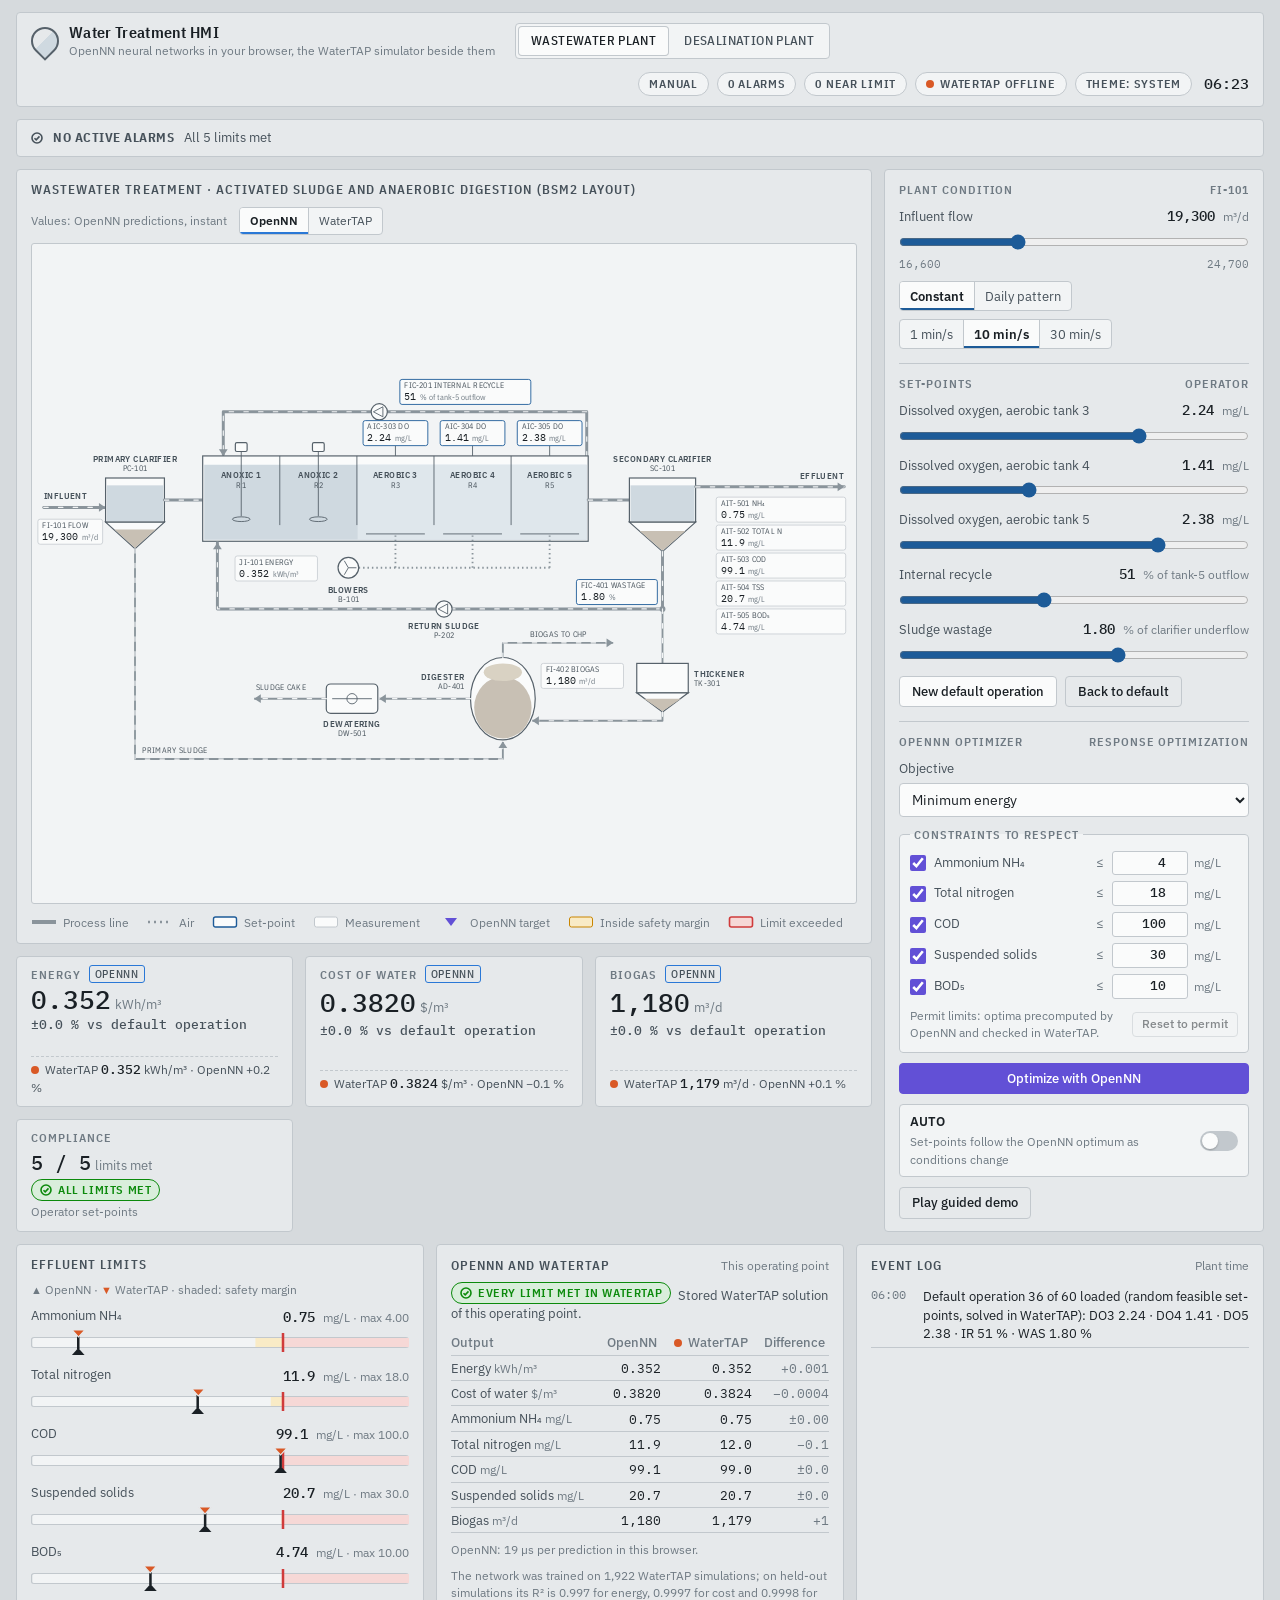
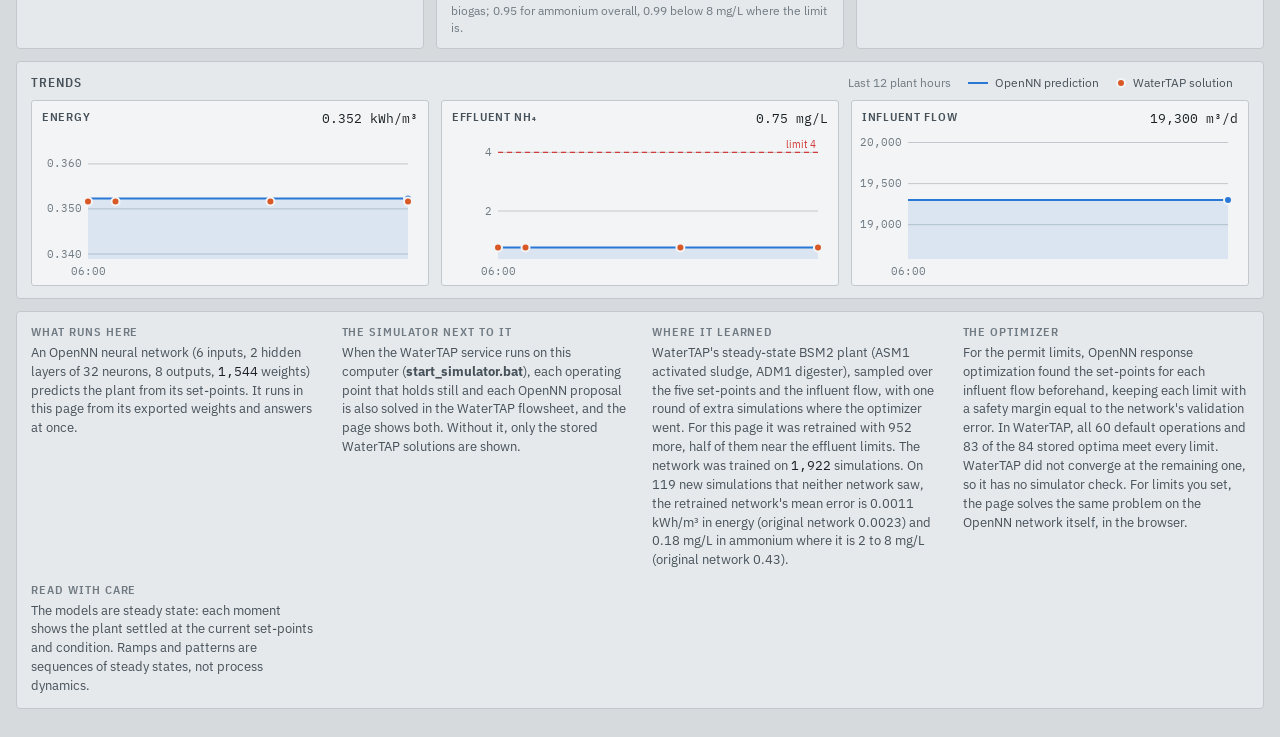
==== commit 790cc93b: "Look for the local simulator from any site, not only from a file Served from GitHub Pages or any oth" ====
--- a/to_show/water_treatment_hmi.html
+++ b/to_show/water_treatment_hmi.html
@@ -1094,10 +1094,12 @@
 
   // ------------------------------------------------------------------ WaterTAP simulator service
 
-  // Served by the service itself, the page talks to its own origin; opened as a file, it looks for
-  // the service on this machine. Results are cached per operating point.
+  // Served by the service itself, the page talks to its own origin; opened as a file or from any
+  // other site (GitHub Pages, for one), it looks for the service on the viewer's own computer.
+  // Results are cached per operating point.
   const SIM = {
-    base: /^https?:$/.test(location.protocol) ? "" : "http://127.0.0.1:8765",
+    base: /^https?:$/.test(location.protocol) && ["127.0.0.1", "localhost"].includes(location.hostname)
+      ? "" : "http://127.0.0.1:8765",
     online: false, status: null, results: new Map(), pending: new Set(), lastPlant: {}, live: 0,
     seq: 0, prefetchSent: {}, prefetchAt: 0,
   };
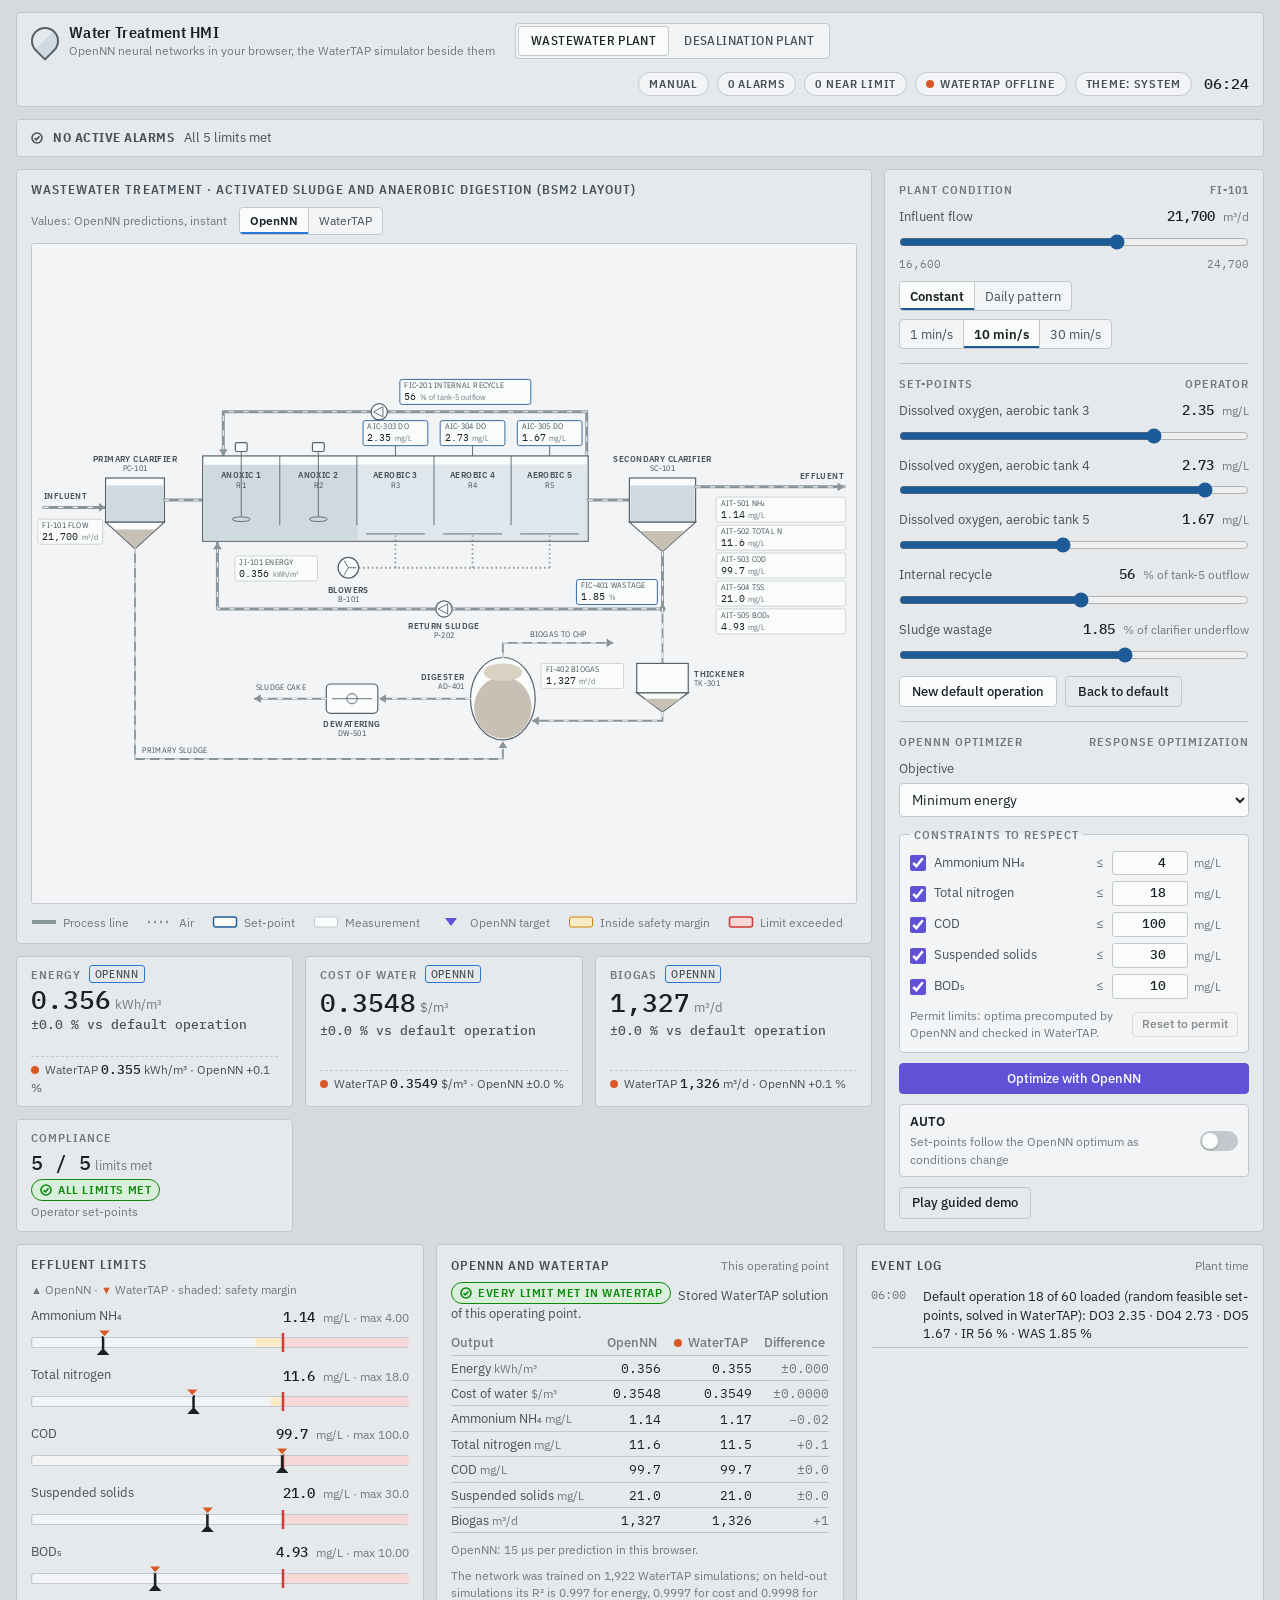
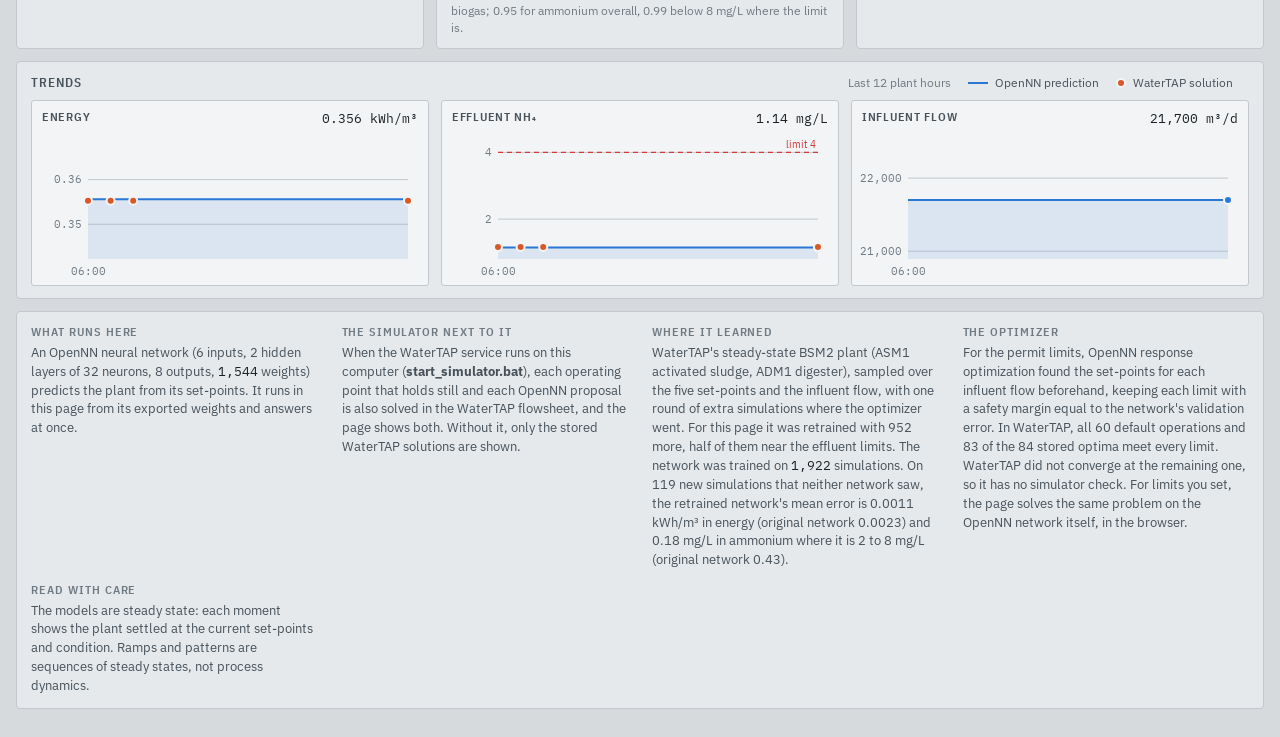
==== commit 41f5f6d0: "Start WaterTAP from the page, explain the flat NH4 in AUTO, set up from a clone - setup.bat and setu" ====
--- a/to_show/water_treatment_hmi.html
+++ b/to_show/water_treatment_hmi.html
@@ -278,6 +278,10 @@
 @keyframes pulse { 0%, 100% { opacity: 1; } 50% { opacity: 0.25; } }
 .chip.sim-chip .sim-mark { margin-right: 0; }
 .chip.sim-chip.is-live { border-color: var(--sim); color: var(--ink); background: var(--sim-soft); }
+.btn.sim-start { border-color: var(--sim); white-space: nowrap; }
+.btn.sim-start:hover { background: var(--sim-soft); }
+.check p .btn.sim-start { margin-right: 2px; }
+.check code { font: 12px var(--font-num); overflow-wrap: anywhere; }
 
 @media (prefers-reduced-motion: reduce) {
   .flow, .rotor, .bubble, .sim-mark.busy { animation: none !important; }
@@ -462,6 +466,9 @@
 .c-area { fill: var(--series-fill); stroke: none; }
 .c-limit { stroke: var(--alarm); stroke-width: 1.2; stroke-dasharray: 5 4; }
 .c-limit-label { font: 10.5px var(--font-tag); fill: var(--alarm); }
+.c-ceiling { stroke: var(--opt); stroke-width: 1.2; stroke-dasharray: 2 3; }
+.c-ceiling-label { font: 10.5px var(--font-tag); fill: var(--opt); paint-order: stroke; stroke: var(--surface); stroke-width: 3px; stroke-linejoin: round; }
+.trend-why { margin: 10px 0 0; padding: 6px 10px; border-left: 3px solid var(--opt); background: var(--opt-soft); border-radius: 0 3px 3px 0; font-size: 12.5px; color: var(--ink-2); }
 .c-end { fill: var(--series); stroke: var(--surface); stroke-width: 2; }
 .c-cross { stroke: var(--ink-2); stroke-width: 1; }
 .c-dot { fill: var(--series); stroke: var(--surface); stroke-width: 2; }
@@ -518,6 +525,7 @@
       <span class="chip" id="alarm-count">0 alarms</span>
       <span class="chip" id="warn-count">0 near limit</span>
       <span class="chip sim-chip" id="sim-chip">WaterTAP offline</span>
+      <button type="button" class="btn small sim-start" id="sim-start" hidden>Start WaterTAP</button>
       <button type="button" class="theme-toggle" id="theme-toggle" aria-label="Switch colour theme">Theme</button>
       <span class="clock num" id="clock" aria-label="Plant time">06:00</span>
     </div>
@@ -575,6 +583,7 @@
         </span>
       </div>
       <div class="trend-grid" id="trend-grid"></div>
+      <p class="trend-why" id="trend-why" hidden></p>
     </div>
   </section>
 
@@ -1101,8 +1110,62 @@
     base: /^https?:$/.test(location.protocol) && ["127.0.0.1", "localhost"].includes(location.hostname)
       ? "" : "http://127.0.0.1:8765",
     online: false, status: null, results: new Map(), pending: new Set(), lastPlant: {}, live: 0,
-    seq: 0, prefetchSent: {}, prefetchAt: 0,
+    seq: 0, prefetchSent: {}, prefetchAt: 0, polling: false, pollTimer: 0, launchedAt: 0,
   };
+
+  // The "Start WaterTAP" button opens an opennn-watertap: link, which setup.bat registers on Windows
+  // for this user: the browser asks once, then runs to_show/start_simulator.bat. A page cannot start
+  // a program by itself, so without that setup nothing happens and the page says how to set it up.
+  const LAUNCH_WAIT_MS = 15000;     // no answer by then: probably not set up on this computer
+  const LAUNCH_POLL_MS = 150000;    // fast polling this long after the button
+  const canLaunch = /Windows/.test(navigator.userAgent);
+  const launching = () => !SIM.online && SIM.launchedAt > 0 && performance.now() - SIM.launchedAt < LAUNCH_POLL_MS;
+  const launchUnanswered = () => !SIM.online && SIM.launchedAt > 0 && performance.now() - SIM.launchedAt > LAUNCH_WAIT_MS;
+  const START_BUTTON = '<button type="button" class="btn small sim-start" data-action="start-sim">Start WaterTAP</button>';
+
+  function startSimulator() {
+    SIM.launchedAt = performance.now();
+    // Through a hidden frame, so that a browser without the handler shows its error there and the
+    // page keeps its state.
+    let frame = $("sim-launch");
+    if (!frame) {
+      frame = document.createElement("iframe");
+      frame.id = "sim-launch";
+      frame.hidden = true;
+      frame.setAttribute("aria-hidden", "true");
+      document.body.appendChild(frame);
+    }
+    frame.src = "opennn-watertap://start";
+    logEvent(plantState(), "sim", "Starting the WaterTAP simulator on this computer");
+    if (!SIM.polling) { clearTimeout(SIM.pollTimer); pollSimulator(); }
+    renderLive();
+  }
+
+  // Where this page sits, to name the files of the setup: the folder of the page and its parent.
+  function pageFolders() {
+    if (location.protocol !== "file:" || location.host) return null;
+    let path = decodeURIComponent(location.pathname);
+    const windows = /^\/[A-Za-z]:\//.test(path);
+    if (windows) path = path.slice(1).replace(/\//g, "\\");
+    const sep = windows ? "\\" : "/";
+    const parts = path.split(sep);
+    parts.pop();
+    return { page: parts.join(sep), project: parts.slice(0, -1).join(sep) || sep };
+  }
+
+  // How to get the simulator running, for the offline state.
+  function launchHelp() {
+    const where = pageFolders();
+    const repo = "https://github.com/Siscanalysis/opennn-watertap-demo";
+    if (!canLaunch)
+      return where
+        ? `To run WaterTAP next to the network, run <b>./setup.sh</b> once in <code>${esc(where.project)}</code>, then <b>./start_demo.sh</b>.`
+        : `To run WaterTAP next to the network, download the project from <a href="${repo}">${repo.replace("https://", "")}</a>, run <b>./setup.sh</b> once, then <b>./start_demo.sh</b>.`;
+    if (!where)
+      return `To run WaterTAP on this computer, download the project from <a href="${repo}">${repo.replace("https://", "")}</a> and run <b>setup.bat</b> once; then this button starts it.`;
+    return `The button needs a one-time setup on this computer: double-click <b>setup.bat</b> in <code>${esc(where.project)}</code> `
+      + `(it installs WaterTAP, about 1 GB, and connects this button). You can also start <b>start_simulator.bat</b> in <code>${esc(where.page)}</code> yourself.`;
+  }
 
   const inputNames = (id) => DATA.plants[id].model.inputs.map((i) => i.name);
   const pointKey = (id, x) => `${id}|${inputNames(id).map((n) => Number(x[n]).toPrecision(6)).join("|")}`;
@@ -1128,6 +1191,9 @@
   }
 
   async function pollSimulator() {
+    if (SIM.polling) return;
+    SIM.polling = true;
+    const wasOnline = SIM.online;
     try {
       const controller = new AbortController();
       const timer = setTimeout(() => controller.abort(), 2500);
@@ -1140,8 +1206,15 @@
     } catch (error) {
       SIM.online = false;
       SIM.status = null;
-    }
-    setTimeout(pollSimulator, SIM.online ? 1500 : 8000);
+    } finally {
+      SIM.polling = false;
+    }
+    if (SIM.online && !wasOnline && SIM.launchedAt) {
+      SIM.launchedAt = 0;
+      logEvent(plantState(), "sim", "WaterTAP simulator found on this computer");
+    }
+    clearTimeout(SIM.pollTimer);
+    SIM.pollTimer = setTimeout(pollSimulator, SIM.online ? 1500 : launching() ? 1000 : 8000);
     renderLive();
   }
 
@@ -2299,8 +2372,17 @@
       html += `<p>${simMark()}WaterTAP solves the operating point once the set-points hold still for half a second.</p>`;
     } else if (sim.state === "warming") {
       html += `<p>${simMark(true)}The WaterTAP models are starting; the wastewater model takes about a minute.</p>`;
-    } else {
-      html += `<p>${simMark()}The WaterTAP simulator is not running. Start <b>start_simulator.bat</b> to solve every operating point next to the network. Without it, only the default operations and the stored optima show WaterTAP solutions.</p>`;
+    } else if (!launching() && canLaunch) {
+      html += `<p>${simMark()}The WaterTAP simulator is not running. ${START_BUTTON} to solve every operating point next to the network. Without it, only the default operations and the stored optima show WaterTAP solutions.</p>`;
+      const where = pageFolders();
+      if (where) html += `<p class="note">First time on this computer? Run <b>setup.bat</b> in <code>${esc(where.project)}</code> once.</p>`;
+    } else if (!launching()) {
+      html += `<p>${simMark()}The WaterTAP simulator is not running. Without it, only the default operations and the stored optima show WaterTAP solutions.</p><p class="note">${launchHelp()}</p>`;
+    }
+    // After the Start button, whatever the operating point shows.
+    if (launching()) {
+      html += `<p>${simMark(true)}Starting the WaterTAP simulator on this computer.${launchUnanswered() ? "" : " If the browser asks, allow it to open the simulator."}</p>`;
+      if (launchUnanswered()) html += `<p class="note">Nothing started? ${launchHelp()}</p>`;
     }
 
     if (sim.state !== "offline" && sim.state !== "warming") {
@@ -2361,9 +2443,15 @@
     const chip = $("sim-chip"), st = SIM.status;
     const solving = [...SIM.pending].some((k) => k.startsWith(`${s.id}|`)) || !!(st && st.busy && st.busy[s.id]);
     let text, title, busy = false;
-    if (!SIM.online) {
+    if (!SIM.online && launching()) {
+      text = "WaterTAP starting";
+      title = "Waiting for the WaterTAP simulator on this computer to answer";
+      busy = true;
+    } else if (!SIM.online) {
       text = "WaterTAP offline";
-      title = "The WaterTAP simulator is not running. Start start_simulator.bat to solve operating points next to the network; stored solutions are still shown.";
+      title = canLaunch
+        ? "The WaterTAP simulator is not running: Start WaterTAP solves operating points next to the network. Stored solutions are still shown."
+        : "The WaterTAP simulator is not running (start_demo.sh starts it). Stored solutions are still shown.";
     } else if (!simReady(s.id)) {
       const failed = st && st.error && st.error[s.id];
       text = failed ? "WaterTAP error" : "WaterTAP starting";
@@ -2378,6 +2466,8 @@
     if (chip.dataset.html !== chipHtml) { chip.innerHTML = chipHtml; chip.dataset.html = chipHtml; }
     chip.className = `chip sim-chip${SIM.online && simReady(s.id) ? " is-live" : ""}`;
     if (chip.title !== title) chip.title = title;
+    const start = $("sim-start"), showStart = canLaunch && !SIM.online && !launching();
+    if (start.hidden === showStart) start.hidden = !showStart;
   }
 
   function renderSource() {
@@ -2445,6 +2535,36 @@
 
   function renderCharts() {
     DEFS[app.active].trends.forEach((_, i) => drawChart(i));
+    renderTrendWhy();
+  }
+
+  // In AUTO, where the optimizer keeps an output with a limit: the limit less its safety margin.
+  function autoCeiling(s, key) {
+    if (s.mode !== "auto") return undefined;
+    const l = s.limits.find((x) => x.key === key && x.enabled && x.kind === "output");
+    if (!l) return undefined;
+    const m = marginFor(s.id, l.key, l.bound);
+    return l.upper ? l.bound - m : l.bound + m;
+  }
+
+  // Why a trend stays flat in AUTO: the optimizer holds the output on its ceiling, because that
+  // limit is what stops it going further, and moves the set-points with the condition instead.
+  function renderTrendWhy() {
+    const s = plantState(), def = DEFS[s.id], box = $("trend-why");
+    let text = "";
+    for (const c of def.trends) {
+      const ceiling = autoCeiling(s, c.key), value = s.outputs[c.key];
+      if (ceiling === undefined || !Number.isFinite(value)) continue;
+      if (Math.abs(value - ceiling) > 0.03 * Math.abs(ceiling)) continue;
+      const l = s.limits.find((x) => x.key === c.key), margin = Math.abs(l.bound - ceiling);
+      const objective = def.objectives.find((o) => o.id === s.objective);
+      text = `${c.label} stays flat because AUTO holds it at ${fmt(ceiling, c.digits)} ${c.unit}: the ${fmtBound(l.bound)} ${c.unit} limit `
+        + `${l.upper ? "minus" : "plus"} a ${fmt(margin, c.digits)} ${c.unit} margin for the network's error. That limit is what stops the optimizer `
+        + `(${objective.label.toLowerCase()}), so it uses all the room the limit allows, and the set-points follow the ${asPhrase(def.disturbance.label)} instead.`;
+      break;
+    }
+    if (box.textContent !== text) box.textContent = text;
+    box.hidden = !text;
   }
 
   function drawChart(i) {
@@ -2467,10 +2587,12 @@
       lo = Math.min(lo, p[c.key]); hi = Math.max(hi, p[c.key]);
       if (Number.isFinite(p[simKey])) { lo = Math.min(lo, p[simKey]); hi = Math.max(hi, p[simKey]); }
     }
-    // The limit in force on this output (the permit's or the operator's), if any.
+    // The limit in force on this output (the permit's or the operator's), if any, and in AUTO the
+    // line the optimizer keeps the prediction behind: the limit less its safety margin.
     const active = s.limits.find((l) => l.key === c.key && l.enabled);
     const limit = active ? active.bound : undefined;
-    if (limit !== undefined) { lo = Math.min(lo, limit); hi = Math.max(hi, limit); }
+    const ceiling = autoCeiling(s, c.key);
+    for (const v of [limit, ceiling]) if (v !== undefined) { lo = Math.min(lo, v); hi = Math.max(hi, v); }
     // At least 6 % of the level, so that a fraction of a percent between OpenNN and WaterTAP does
     // not fill the whole axis.
     const minSpan = Math.abs(lo + hi) * 0.03;
@@ -2499,6 +2621,11 @@
     if (limit !== undefined) {
       g += `<line class="c-limit" x1="${L}" x2="${W - R}" y1="${Y(limit).toFixed(1)}" y2="${Y(limit).toFixed(1)}"/>`;
       g += `<text class="c-limit-label" x="${W - R - 2}" y="${(Y(limit) - 4).toFixed(1)}" text-anchor="end">limit ${fmtBound(limit)}</text>`;
+    }
+    if (ceiling !== undefined) {
+      const away = active.upper ? 12 : -5;   // the label on the side away from the limit
+      g += `<line class="c-ceiling" x1="${L}" x2="${W - R}" y1="${Y(ceiling).toFixed(1)}" y2="${Y(ceiling).toFixed(1)}"/>`;
+      g += `<text class="c-ceiling-label" x="${W - R - 12}" y="${(Y(ceiling) + away).toFixed(1)}" text-anchor="end">AUTO ${active.upper ? "≤" : "≥"} ${fmt(ceiling, c.digits)}</text>`;
     }
     const last = pts[pts.length - 1];
     g += `<circle class="c-end" cx="${X(last.t).toFixed(1)}" cy="${Y(last[c.key]).toFixed(1)}" r="4"/>`;
@@ -2691,6 +2818,8 @@
   });
   for (const [button, source] of [["src-nn", "nn"], ["src-sim", "sim"]])
     $(button).addEventListener("click", () => { app.source = source; renderLive(); });
+  $("sim-start").addEventListener("click", startSimulator);
+  $("check").addEventListener("click", (e) => { if (e.target.closest("[data-action='start-sim']")) startSimulator(); });
   initTheme();
   // #ro opens the desalination plant; #bsm2-demo or #ro-demo also starts the guided demo.
   const [startPlant, startDemo] = (location.hash || "").replace("#", "").split("-");
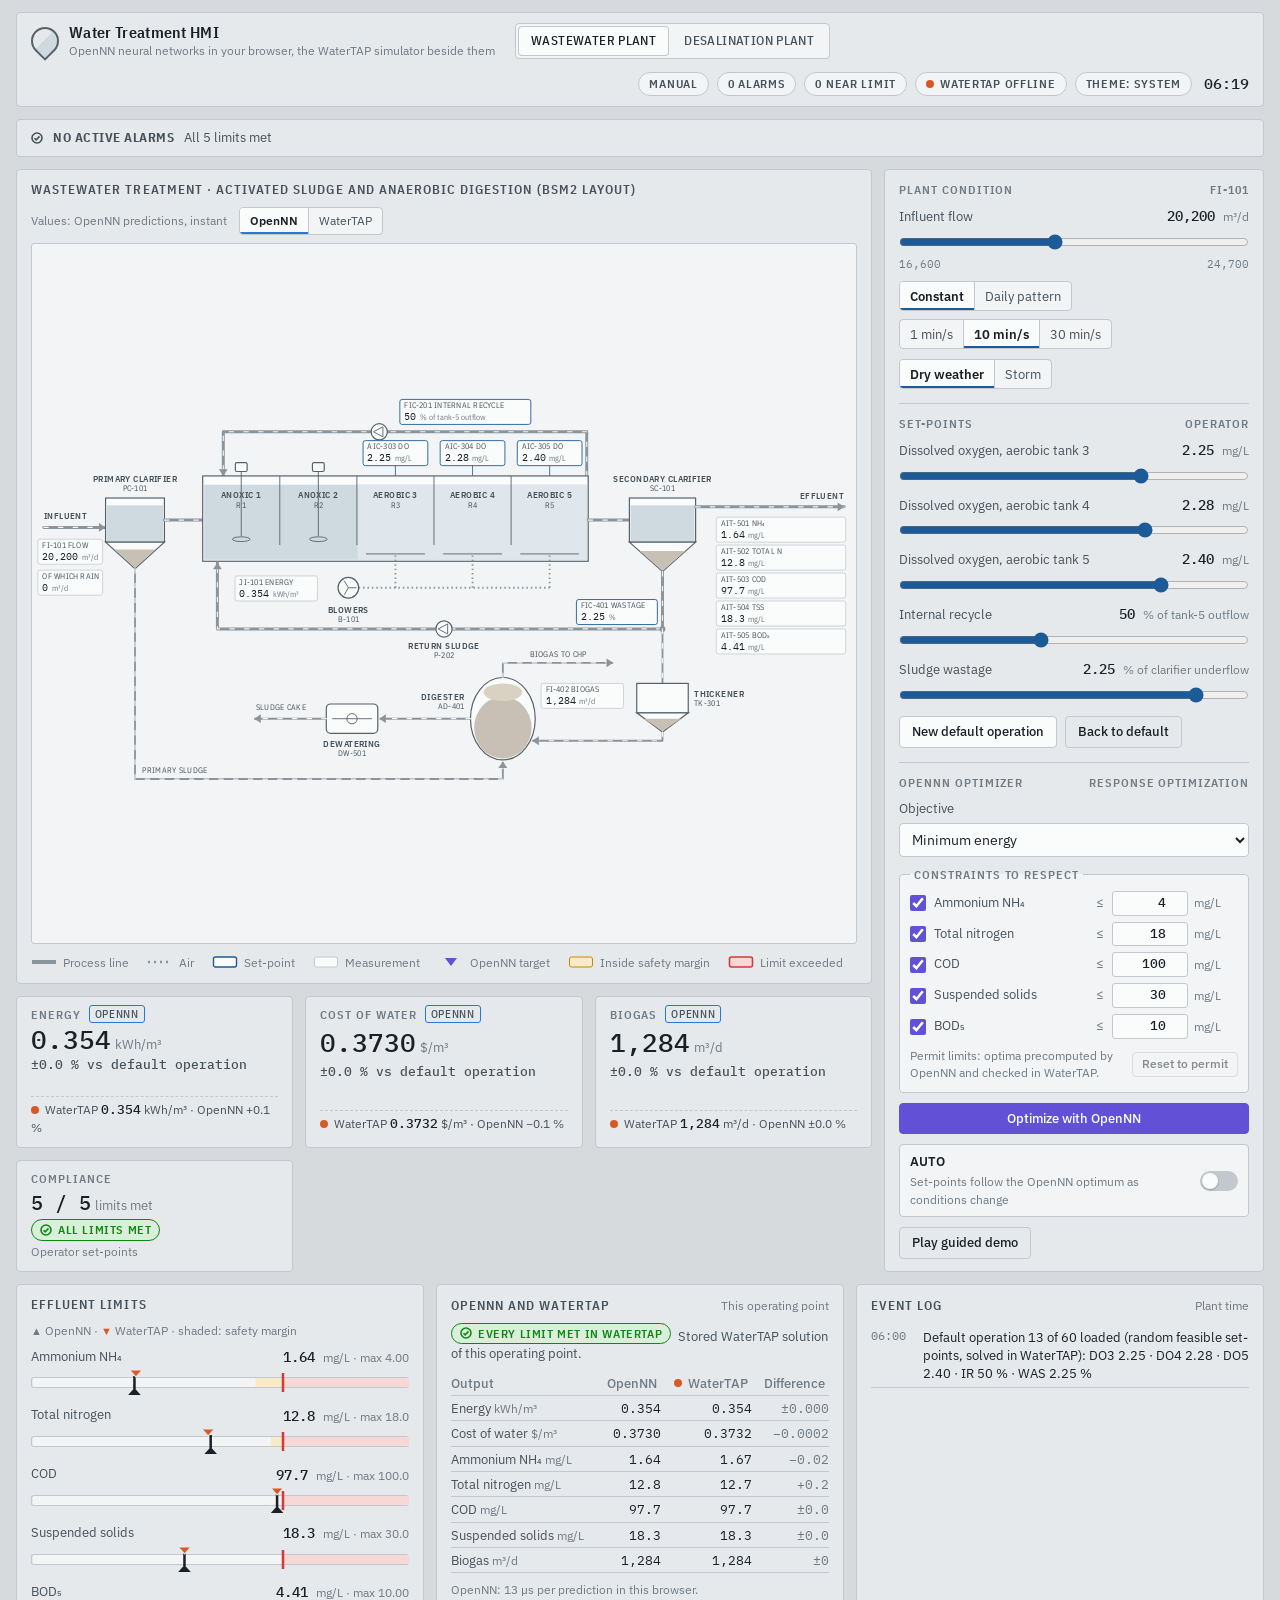
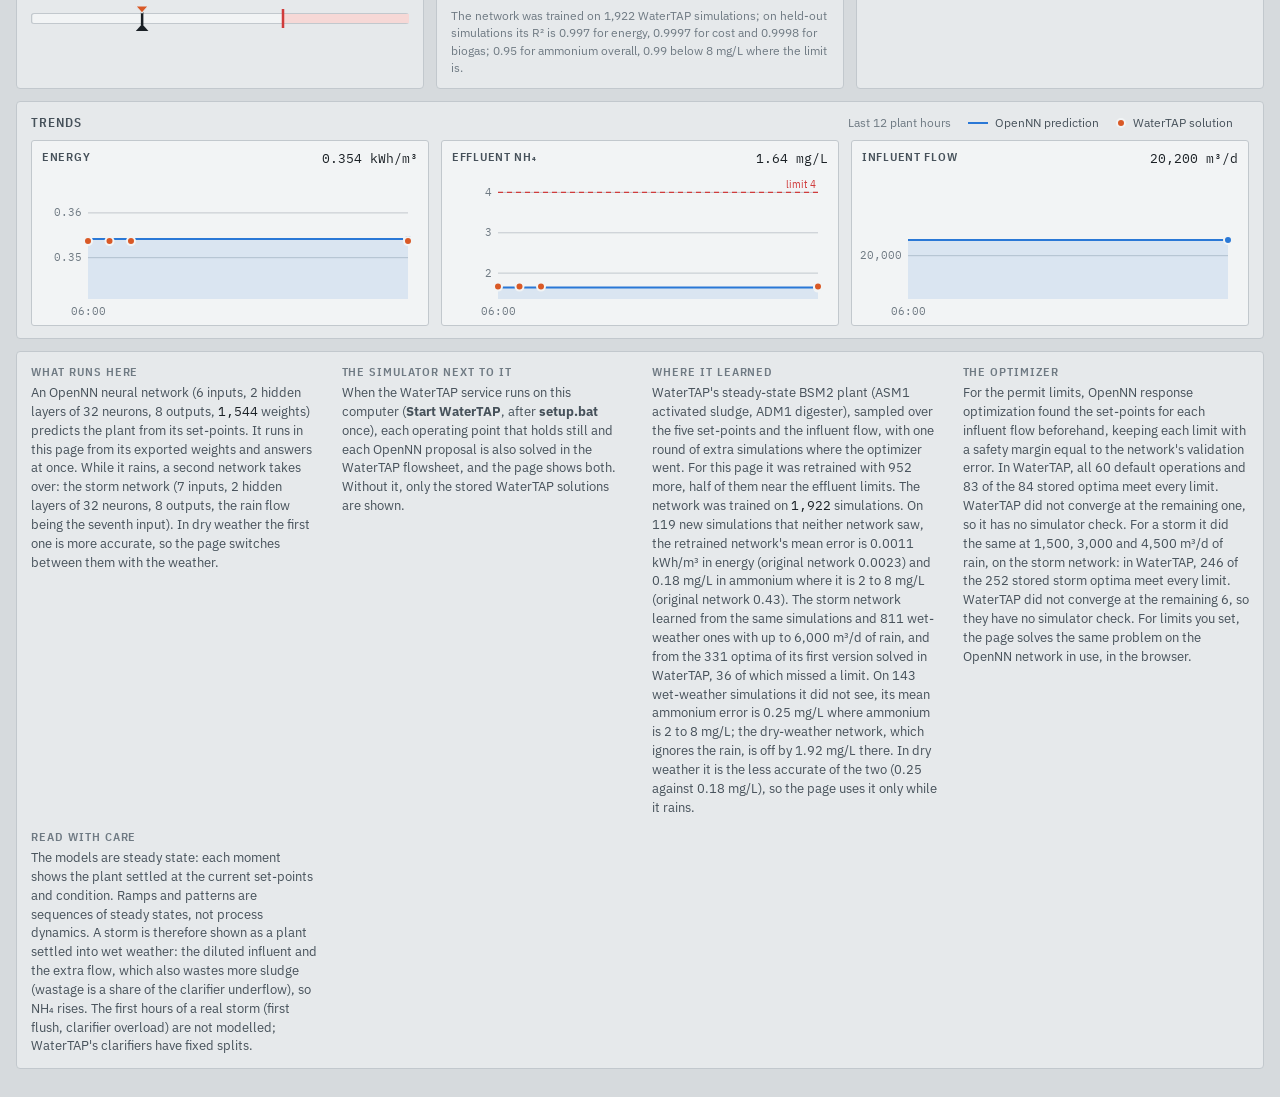
==== commit 1a45b8d2: "Add a storm switch with its own wet-weather network The wastewater page now has Dry weather / Storm." ====
--- a/to_show/water_treatment_hmi.html
+++ b/to_show/water_treatment_hmi.html
@@ -466,7 +466,9 @@
 .c-area { fill: var(--series-fill); stroke: none; }
 .c-limit { stroke: var(--alarm); stroke-width: 1.2; stroke-dasharray: 5 4; }
 .c-limit-label { font: 10.5px var(--font-tag); fill: var(--alarm); }
-.c-ceiling { stroke: var(--opt); stroke-width: 1.2; stroke-dasharray: 2 3; }
+.c-rain { stroke: none; }
+.c-rain-hatch { stroke: var(--series); stroke-width: 1.6; opacity: 0.55; }
+.c-ceiling { fill: none; stroke: var(--opt); stroke-width: 1.2; stroke-dasharray: 2 3; }
 .c-ceiling-label { font: 10.5px var(--font-tag); fill: var(--opt); paint-order: stroke; stroke: var(--surface); stroke-width: 3px; stroke-linejoin: round; }
 .trend-why { margin: 10px 0 0; padding: 6px 10px; border-left: 3px solid var(--opt); background: var(--opt-soft); border-radius: 0 3px 3px 0; font-size: 12.5px; color: var(--ink-2); }
 .c-end { fill: var(--series); stroke: var(--surface); stroke-width: 2; }
@@ -590,7 +592,7 @@
   <footer class="about" id="about"></footer>
 </div>
 
-<script id="plant-data" type="application/json">{"plants":{"bsm2":{"model":{"inputs":[{"name":"do3","scaler":"MeanStandardDeviation","mean":1.60543811,"std":0.781042159,"min":0.5,"max":3.0},{"name":"do4","scaler":"MeanStandardDeviation","mean":1.70456827,"std":0.733776152,"min":0.5,"max":3.0},{"name":"do5","scaler":"MeanStandardDeviation","mean":1.6923337,"std":0.729107797,"min":0.5,"max":2.99950027},{"name":"recycle","scaler":"MeanStandardDeviation","mean":0.563830853,"std":0.160467923,"min":0.300000012,"max":0.800000012},{"name":"wastage","scaler":"MeanStandardDeviation","mean":0.0164424125,"std":0.00506838458,"min":0.00601360807,"max":0.0250000004},{"name":"influent","scaler":"MeanStandardDeviation","mean":20590.9043,"std":2276.85303,"min":16519.4707,"max":24792.4531}],"layers":[{"activation":"Tanh","biases":[-0.120250858,0.140580922,1.29859233,-0.0409745052,0.387843281,-0.638682306,-0.398406982,0.349980325,1.19747603,-0.299726158,-0.311647475,-0.529878318,-0.483134925,-0.345730662,0.635702789,0.105966508,0.560991585,0.803969324,0.779273868,-0.433923632,0.182227805,-0.305710018,-0.15742892,1.01255918,0.575924337,0.297402591,0.815157354,-0.213912055,-0.632851124,0.692799449,-0.360412925,0.27906689],"weights":[[0.00256885402,0.0467804559,0.322837263,-0.0561035126,-0.102783345,0.5354321,-0.00912768114,0.254603356,-0.0850221962,0.155944824,0.0641647428,-0.0537518933,0.0145611344,0.029332336,0.234640896,0.065516375,-0.0466710664,-0.244245917,0.00558035448,0.141897902,0.114299178,0.0241478141,0.0407199748,-0.086202845,0.026617825,-0.0759047195,0.759346366,-0.00573852751,-0.329021215,-0.0496431701,0.150163606,0.130221039],[-0.13877961,-0.089250952,0.216383487,0.00538631389,-0.0336474366,-0.0523250625,0.372059941,0.232042477,0.957767248,-0.0205298327,0.0568121225,0.230434135,0.0346538387,-0.0342204794,0.198609501,0.0188096315,0.019223785,-0.104340762,-0.0367074311,0.0164367706,0.0329483338,-0.079785198,0.107057415,-0.0611892454,0.0523980036,0.0415236019,-0.0632327273,0.150292799,-0.0952804312,-0.0565578379,0.0720095038,0.0526304878],[-0.0152515853,-0.0588549562,0.207083434,-0.0198902581,0.0207514502,-0.0224219803,0.0708754063,0.146370843,-0.0672374293,0.051807873,0.153649151,-0.0544944629,0.561738312,0.020801384,0.262656301,0.118635021,-0.125742361,-8.50284705e-05,-0.0160517301,0.0318116024,0.0652492121,-0.195488617,0.00761105865,0.881061673,-0.0815105215,-0.105175637,-0.0659860522,-0.00045149817,-0.0444122776,0.0373717435,-0.0144267185,-0.0333522037],[-0.0845529735,0.00320454827,0.201478317,-0.0873778164,0.0186597314,-0.148836374,0.00993237831,0.0687837526,0.00832259469,0.418242782,0.00842409022,0.217259556,0.0299453475,-0.103767529,-0.151210159,0.0331143476,0.095011197,0.122170329,-0.0458135307,-0.207657948,-0.0559887253,0.0607206672,0.0366622135,-0.0114233829,-0.0137844309,-0.059207879,0.0664665252,0.13988781,0.055633314,-0.0155402953,-0.0825182796,0.0302494876],[-0.15325053,0.22894071,-0.794803798,0.147385925,0.262110323,0.0241811946,-0.0923980922,-0.0314275138,0.0981869549,0.0596259795,-0.0991791561,0.509590805,-0.0232035816,-0.0336224064,-0.455088705,-0.375869513,0.421169609,-0.35672307,-0.0571689084,-0.104183353,-0.0754293352,-0.37151444,-0.319303453,0.268932909,-0.337281346,0.399398446,0.0275531989,-0.367454201,-0.479663163,0.381342679,-0.390065849,0.211644873],[0.208581671,0.268010169,-0.182468995,0.299064219,-0.230919778,0.0300799515,-0.0153835146,0.00347777922,0.166755021,0.0736151487,-0.279104203,0.178513333,0.0194591116,0.415087938,-0.388223559,0.154574513,0.00468580239,-0.263076693,0.546325326,-0.325623333,-0.366278291,-0.138500288,0.0508686416,0.0783974156,-0.283325523,0.0767246634,0.0187720396,0.0589117296,-0.101283588,-0.152340457,-0.111392409,-0.20122464]]},{"activation":"Tanh","biases":[-0.0964175165,-0.321563274,-0.0460784175,0.214904442,0.393145531,-0.286966115,0.0749601126,0.137886792,0.306082517,0.114807248,0.047384426,0.133040965,-0.0609539971,-0.121556222,0.354485065,0.102562785,0.207837164,-0.403594583,-0.161250547,0.0143222548,0.0901502371,-0.226534128,0.0534004159,-0.470314294,-0.105804533,-0.245864719,-0.049747467,0.0907373726,-0.349922538,0.423421949,-0.0266383141,0.0476852506],"weights":[[0.0195796918,-0.0257298313,-0.0851954892,0.065429613,0.0366014987,-0.0434108227,-0.14045912,0.0820415169,0.0183748584,-0.101877153,-0.034082219,-0.0224227067,0.0194717385,-0.00618954515,-0.172145784,-0.0759459436,-0.0664350763,0.111364841,0.086170733,0.0817760602,-0.0346249603,0.177453488,0.0324845612,0.0599615984,0.0021925834,0.0920951292,0.139215022,-0.0097653456,-0.0521086827,-0.071202673,-0.0634238645,-0.0265420508],[0.0307205226,-0.088769339,-0.120077938,-0.0576938875,0.0163379703,-0.00256661442,-0.0366681553,0.196175262,0.0613754354,0.0135902278,0.0572557524,-0.0462526307,0.172546983,0.0672660545,0.269575447,0.0304768998,-0.0760061592,0.0493267812,-0.0608346798,-0.0472169928,-0.0812146962,-0.0968034789,0.103633091,-0.016745314,0.0994496793,0.0761620477,0.0952761248,0.290951699,-0.0800692365,-0.0163200181,-0.0797375962,0.180862173],[0.0124563007,-0.0479347222,0.0748356283,-0.172230676,0.0592908561,0.038045682,0.0793120116,0.190912411,-0.0596033782,-0.0357574299,-0.097792089,-0.0455635972,0.077924788,-0.0136483731,0.282044858,0.0776514933,-0.0471746586,-0.248255879,-0.183419228,0.111625783,-0.115170948,-0.189127415,0.0785061941,-0.23106721,-0.123996437,-0.104526944,-0.128577545,-1.31787479,0.116396494,0.451816738,0.424946874,-0.0846347585],[0.0401866548,-0.0879109576,0.0632342398,-0.0258036237,-0.0249701068,-0.116403267,0.0163517203,0.174233556,0.0772080868,0.0531202145,0.0948479027,0.0596973076,0.147872925,-0.0249287765,0.127335057,-0.0783038139,-0.0931918472,0.0552630238,0.00606534816,0.0238646287,-0.0862841457,0.0611978471,0.143112719,0.0130286124,0.0781883597,0.088616021,0.0463719033,0.230017543,-0.101688318,-0.0348057002,-0.237791508,0.118503369],[-0.0284177642,0.0702973753,-0.0394483134,-0.162041083,0.0463500023,0.0933892652,0.122197814,-0.0955118611,-0.00452812156,0.0257080477,0.115889713,0.0295606926,-0.237096518,-0.00328863179,0.378921092,0.165437296,-0.0358632728,-0.0225405414,-0.0296690743,-0.119834378,0.0356382094,-0.335646629,-0.0698668882,-0.0524820089,0.0345228054,-0.0451697931,-0.105022319,0.102588654,-0.0113564972,0.0135595342,-0.0932612941,0.160140231],[-0.139849856,-0.0888940394,0.427643448,0.0723181367,-0.0292636603,-0.2933653,-0.0957051069,0.0330305025,-0.149419367,0.199878633,-0.0763725266,-0.385873854,0.0375581793,-0.129406124,-0.129486218,0.117136464,-0.0402352549,0.0352671891,0.241906717,0.144520223,0.203789055,0.159693062,0.135553241,0.162203923,-0.106519632,0.0746054649,-0.0779375508,0.410378814,0.022624474,0.0335612819,-0.221068949,0.0127112744],[-0.0981504023,-0.115436628,0.371868402,0.039564576,-0.150946081,-0.208425209,-0.0298219752,0.0202959049,-0.184989005,0.134933233,-0.0717338994,-0.0227157474,0.0588594452,-0.202267542,-0.12712878,0.018090697,-0.0608021505,0.10123492,0.0742047876,0.0899129808,0.0406988785,0.112413339,0.144915149,0.118505053,-0.133785427,0.165389627,0.0178110059,0.186545804,-0.0338799059,-0.0355948657,-0.115949512,-0.00628530467],[-0.109045781,-0.0460173897,0.165529013,0.0521931611,0.0203093681,-0.202309057,-0.0760867298,0.0288838632,-0.00753921177,0.118724532,-0.109385669,-0.196065933,-0.055172123,-0.112053044,0.216099158,0.146788597,0.00591594679,-0.0504335128,-0.127319515,-0.00437226472,0.110972188,-0.107451245,0.0955937058,-0.0454075485,-0.0567584746,-0.0610368699,-0.0170231909,-0.130158529,0.0338601805,0.12822859,0.0799654722,0.100194298],[0.0504020639,-0.0355143733,0.146073744,-0.111996777,0.057966847,0.206508264,0.0551855043,0.0758824497,0.0649616942,-0.228097111,0.0560970232,0.148097321,0.0590255335,0.078147769,0.0368503928,-0.0592503138,-0.0575677156,-0.129058942,-0.297787398,0.117628977,-0.0694459006,-0.00663289614,0.0219058599,-0.159872293,0.0567426533,-0.0555167533,-0.0398170836,-1.12817001,0.126029715,0.035939306,0.281858325,-0.0321523771],[0.0315042213,0.0213411842,-0.0694526806,0.0225062277,-0.205009952,-0.0160832033,0.0132256849,0.0369081646,-0.0347305723,0.14558199,-0.123427503,-0.102420293,0.127968267,0.0588067845,-0.081547372,-0.002184927,-0.0682878718,-0.0368225649,-0.0156830046,-0.228916511,-0.0888181701,0.0998172909,0.0664298907,0.0820829719,0.0966376886,-0.0343821198,-0.0608188398,0.159798741,0.357001364,-0.0495806709,0.0528514944,0.159154549],[-0.0305640679,0.181128398,0.108908385,-0.111652307,-0.000479946844,0.0317634456,-0.00877404958,-0.308629602,-0.185219616,-0.106398359,-0.0794070289,-0.191329092,-0.16262944,-0.0368239619,-0.190275982,-0.0146529786,0.0209852364,0.0787065551,0.0073103141,0.122451149,0.0949738622,0.047113061,-0.103266366,0.0856998116,-0.116414137,-0.00544543657,-0.00210988522,-0.30044356,0.0629732311,-0.0704930499,0.147235006,-0.123125404],[0.0434425287,-0.0488104858,0.206919625,-0.0637435094,-0.0600056984,0.101118259,0.122626483,-0.077467598,0.00131640933,0.19922328,-0.042681545,-0.0327175707,0.144278541,0.0225045141,0.0141452253,-0.0857609659,-0.0669580698,0.152264044,-0.0451385267,0.00687110098,-0.00432781316,0.0444337614,0.0463339277,0.10690891,-0.0419236459,0.172639191,-0.00611930573,0.717121422,0.0470054038,-0.108378142,-0.209760159,0.0745350271],[-0.126655623,-0.0640754625,-0.14733772,0.0424687713,-0.126112834,-0.156883404,-0.0242942087,0.0132728266,-0.126755357,0.122122966,-0.156528354,-0.185527056,0.0535692498,-0.223985791,-0.06914711,0.0807405636,-0.024714224,0.0620840639,0.218572125,0.0726620629,0.0804103613,0.0951293409,0.0578083768,0.158404976,0.0504404232,0.0662103295,-0.070233129,0.564937472,-0.0645521134,-0.0494079255,-0.180867106,0.0635243803],[0.0593715273,-0.016107779,-0.0876078531,0.0730399266,-0.0780087113,-0.13852784,-0.100067325,0.162485421,0.109254725,-0.0243007224,-0.00136035285,0.0198758189,0.335223019,-0.0215159897,-0.188949198,-0.095113948,-0.0641720742,0.0706499815,-0.0526300035,0.0992506742,-0.0865096301,0.295064718,0.061751727,0.0490356013,0.0602065213,0.123479269,0.0254664849,0.251425594,-0.0324501619,-0.0852253288,-0.0929095224,-0.0597407408],[-0.167979136,-0.00374493562,-0.0212136693,-0.0355874375,-0.0588728562,0.0928628147,-0.0138793625,0.0610201508,-0.124568738,-0.182713211,-0.0996067971,0.0563461781,-0.239170983,-0.0500664562,0.0821283534,0.0933611393,-0.0353600122,-0.0853913724,-0.143305123,0.182758495,-0.0458968058,-0.151008949,0.0815730914,-0.0759808496,-0.241163805,-0.0625235587,0.121101409,-0.791492522,0.0965727866,0.0982305706,0.285391599,-0.015450432],[-0.041930858,-0.173809022,-0.08868137,0.0908322483,0.0294986572,-0.081031546,-0.0498868935,0.273936749,-0.0611806326,-0.14387536,-0.103518523,0.0240895357,0.113242559,0.0390972607,-0.0738041773,-0.0129098948,0.0610219762,-0.0694119409,-0.112996079,0.0550392605,-0.142896339,0.102290586,0.0491055027,-0.0491354614,-0.00328096235,-0.0149750859,0.105375208,-0.414479375,0.00203189347,0.125927225,0.116427101,-0.0811128691],[-0.0307927523,0.0218462516,-0.0625838488,-0.135036066,-0.0276980009,-0.0789218098,0.0760778114,0.127472743,0.0469792448,0.165306658,0.0759055838,0.0847766921,-0.047004953,-0.0410298444,0.525380731,0.065117307,-0.133308798,-0.0496527739,0.0863968506,-0.115112439,-0.0341850594,-0.367129982,0.0986541286,-0.0338213705,0.136750832,0.00524841808,-0.0412800312,0.351887047,0.00574290426,0.103128962,-0.185688525,0.209884837],[0.0258687343,-0.0271362085,-0.0234424025,0.141614571,0.0670425296,-0.0862483829,-0.103747241,0.0896356925,0.0646107644,-0.144647762,-0.0558123142,0.0648406297,-0.125133976,0.0154503314,-0.00460626557,0.004492593,0.194394618,-0.249689534,0.0604960732,-0.0888092965,0.103397869,-0.0575200953,-0.0150586888,-0.0825791582,-0.0521002188,-0.219976753,-0.0669406056,-0.841718197,0.165909007,0.195811018,0.300105572,0.0466586687],[-0.0207644757,-0.412565798,-0.0722422078,0.0798631459,0.118506908,-0.0618004501,-0.106372394,0.599618435,0.0198204555,-0.0952388421,0.00807535741,0.222969979,-0.00666342909,0.112419881,0.148416534,-0.0593098998,-0.0902940556,-0.0653810352,-0.0992856175,0.0552443154,-0.336281627,-0.0530297235,0.258643717,-0.177790537,0.0847988427,0.032761462,0.0724757686,0.0103129838,-0.324278891,0.131290019,-0.0654273406,0.0862580016],[-0.0526666082,0.113674536,0.202729702,-0.0731239095,-0.0146908406,0.0424382873,0.0763466731,-0.300916255,-0.111131661,-0.15960972,0.0128546879,-0.13818486,-0.0577586293,-0.0737774894,-0.239926368,0.0180443637,-0.0218470432,0.0862750113,-0.0360812172,0.194743395,0.0588215552,0.0569821522,-0.0789008066,0.0943901688,-0.108310901,0.000488586316,-0.0671043396,-0.446371049,-0.105458707,-0.0572394654,0.0816208497,-0.126132712],[-0.120233178,0.0090671014,-0.0483885258,-0.00965185277,0.0116184037,0.0844044015,0.0949674547,-0.123392016,-0.0414613225,-0.0248857513,-0.00460705394,-0.0702480152,-0.219999492,-0.0272419173,0.0164021701,0.131023124,0.0189774986,-0.0511238277,-0.0436824895,0.0134124486,0.0983009562,-0.153031245,-0.0973530561,-0.0471597649,-0.0656023845,-0.0646766573,-0.0778138191,-0.344952494,-0.0183963422,0.112172507,0.145703524,-0.0564533658],[0.0467749201,-0.00261264481,0.0864167213,0.12428274,0.0414289683,0.0280916244,0.0229393002,-0.14138636,0.000266838731,0.0523025617,-0.0513633713,0.0592565164,-0.0234634932,0.14797087,-0.434440315,-0.0612023622,-0.00999825448,0.0404922292,0.173054725,-0.11471726,0.0409135073,0.180808946,-0.0616714023,0.0437334739,-0.023057729,0.00649425341,-0.00697594602,0.200996608,0.0884690061,-0.0200744104,0.0803111419,-0.18329218],[0.0550600551,-0.0600374006,0.141893312,0.0810852498,-0.0349303745,-0.0801064223,-0.00237254915,0.0101178326,-0.0674340352,-0.0956706405,-0.0974197388,0.00915407296,0.103431545,0.0383662432,-0.299992234,-0.100046955,0.0737088621,-0.0231412873,-0.075434804,0.114403717,-0.024469832,0.173358917,0.0755953118,0.024227621,-0.0864293575,-0.0219215434,0.0498670302,-0.26220727,-0.038334541,0.000520355883,0.137323439,-0.146955535],[-0.0610078759,0.0474773236,-0.032793764,-0.0610037111,0.0416654833,0.144596651,0.0460778773,0.058127109,0.0628488287,-0.227553859,-0.0160757415,0.0817089602,0.0901072547,-0.0205196049,0.113009654,-0.0801351294,-0.00988695119,-0.0563465953,-0.38806507,0.111808181,-0.151597232,-0.0230723675,-0.0679300353,-0.0894860625,0.0480505526,-0.0309834778,-0.0516489632,-1.0542171,0.0520304665,-0.017508762,0.18083781,0.00721006142],[-0.0208058245,-0.0368824489,-0.0279190671,0.117574856,0.0999851674,-0.0466167405,-0.0925144628,-0.01428793,0.0249963868,-0.0611202009,0.0119320322,0.0614365116,-0.160560101,0.117249951,0.0174934305,-0.0459094457,0.175998747,-0.186200678,0.109532371,0.00685048709,0.0897591189,-0.0679721758,-0.0481227376,-0.145924076,-0.0275134649,-0.157462493,-0.000912803225,-0.611266315,-0.0464549288,0.239290506,0.113893352,-0.10384357],[-0.0810871199,0.0323596559,0.069446221,-0.164165884,0.0250384603,-0.023683114,0.0599998385,0.0906406417,-0.00249652611,0.151363254,0.127581492,0.0949550569,-0.0165178403,-0.141809776,0.448699385,0.0872271582,-0.0954323038,-0.0308247842,0.0966476128,0.112260677,0.0794255286,-0.325967789,0.0544221774,-0.0340449475,0.0380966924,0.0119571164,-0.0522377491,0.341467321,-0.163907498,0.113910086,-0.207817733,0.184397981],[-0.0609401502,0.0218995083,-0.0999974087,-0.048861932,0.113339573,0.022303069,-0.0454897918,0.0222804789,0.170722246,-0.155484065,0.0349923782,-0.0718580708,-0.0281330477,0.0960261747,0.0419176817,-0.00829790905,-0.0702830702,-0.102839507,-0.496854395,-0.0989713445,-0.044443693,-0.0147918593,-0.0561960526,-0.136335254,0.0308309048,-0.0100314515,0.0635279566,-0.745304286,-0.131851211,0.0258085206,0.244671494,-0.0789837986],[-0.00389089389,-0.0342100449,0.0566666014,0.0755115375,-0.165759504,-0.0540319383,-0.105188765,0.0685025901,-0.0479377285,-0.1694327,-0.151162565,0.0384195112,-0.0031638206,0.0617687218,-0.29650259,-0.106927902,0.121457428,-0.0116150966,-0.0462512374,-0.0561957136,-0.071032621,0.20866622,0.0574118383,0.0350899398,-0.121586047,-0.0278511047,0.094211109,-0.305436999,0.167418808,-0.0144942794,0.18013224,-0.0897157714],[0.150938928,-0.00851769745,-0.0490948297,0.209934771,-0.0221652444,-0.0321912207,0.113486543,-0.08453051,0.150684923,0.216825292,-0.0462415554,0.0578538962,0.0115670832,0.0839755982,-0.579919159,-0.130904391,0.142952815,0.066513598,0.266970187,-0.128209904,-0.0183847994,0.294598609,-0.125224099,0.0179228783,0.00564428279,0.0217573568,-0.0947309807,0.477323979,0.0506704934,0.0289309137,-0.114202216,-0.178475678],[-0.0664850771,0.0017921495,-0.174666956,-0.1301402,0.0739977807,0.0578825027,0.0916530117,0.0542517863,-0.00886046421,0.020757664,0.130221322,0.0843456089,-0.19602491,-0.0532220751,0.623311281,0.164274439,-0.0258010477,-0.0856822729,-0.0492298268,-0.15147537,0.00700866384,-0.460677952,-0.0420320332,-0.0995176136,0.0455842726,-0.04795653,-0.0892991647,0.0696565062,-0.0587584116,0.0741590112,-0.146968186,0.170640871],[-0.00473480066,0.00158886262,0.0729844868,0.016526062,0.0351623222,0.10968753,-0.0133132888,-0.0355588011,-0.133120656,-0.26077351,-0.0257854592,-0.0919599682,0.0044695558,0.0417926274,-0.360772222,-0.0749773756,0.0677663758,0.0684275329,-0.0691580623,0.185471684,-0.0516497418,0.219247878,-0.115623459,0.074328199,-0.117543973,-0.0298446622,0.0970205814,-0.401643187,-0.0639329031,-0.0734680593,0.270545691,-0.211921886],[-0.080979377,0.0481340252,0.0686708242,-0.113354027,0.0143446019,0.0279974435,0.137334898,-0.158231974,-0.0813197121,0.0863279179,0.0938898548,0.014625486,-0.173844844,-0.0500187837,0.331870943,0.182384208,-0.071552068,-0.0589671955,-0.0710926354,-0.110209495,0.0824175552,-0.293369859,-0.0573542751,0.00947609823,0.021109879,-0.0756153464,-0.102785125,-0.0122170327,-0.0466846377,0.10012278,0.0137068024,0.10250283]]},{"activation":"Identity","biases":[0.126373678,0.0145682506,0.356928676,0.476483017,0.961139619,0.147851959,0.479466498,-0.114033543],"weights":[[-0.118535317,-0.434756935,0.0320923254,0.0058279247,-0.00743955746,0.226476222,-0.0399078988,0.0796785355],[0.506410301,-0.115415856,-0.297200322,-0.209510237,-0.170716643,-0.150266066,-0.175051391,-0.199796706],[0.0847729743,0.72039932,-0.0502091385,-0.0365540087,-0.0281591415,-0.0456051342,0.122263387,-0.0495896675],[-0.106284752,0.0283354949,0.409434885,0.476646006,0.101471461,0.21888262,0.191698194,-0.155761674],[0.12414147,-0.165634915,0.213166416,0.101033695,0.447647303,0.115678303,0.129189849,-0.170590386],[0.207062408,-0.39700222,-0.141025156,-0.0633122995,-0.0919107869,-0.267982423,-0.37529546,-0.208241537],[0.1649791,-0.217216641,-0.117504403,-0.142499402,0.151094958,-0.387872428,0.0762474388,-0.0157835968],[-0.704046249,-0.0512546711,-0.0256007165,0.108281121,-0.127793953,0.267457426,0.0744501352,0.340884835],[-0.105604477,-0.368796915,0.0633621067,0.247859567,0.164932907,0.086876899,0.337451518,0.00168612157],[0.109400496,-0.0934492946,-0.0892763138,0.0344747119,0.188453764,-0.112197638,0.557060659,-0.0427821949],[0.0553071424,-0.278843403,-0.268103778,-0.259626746,0.146898329,-0.247591823,0.0872846618,0.128452331],[-0.0807631016,-0.743260443,0.0908556134,0.0580542125,0.129632011,0.0897860825,0.0517245941,0.0152213527],[-0.428755015,-0.213280469,0.0439958721,-0.0216978304,0.185926571,0.213713288,0.0933621526,0.583501279],[-0.180105537,-0.495469242,0.18133527,0.0682113245,-0.154576212,0.229304641,-0.11116384,-0.0737386048],[-0.0428768024,0.0148143526,-0.85119015,-0.984887481,-0.104226731,-0.11757195,0.0487188324,0.299595714],[0.145206511,0.153556988,-0.21951431,-0.413700283,0.0689291805,-0.314014137,0.207294583,0.0119357109],[0.102301769,-0.067435652,0.238798946,0.116511941,0.102323309,0.445457339,-0.0101757357,-0.360516727],[-0.0341723859,-0.101924479,-0.154925302,-0.229604125,-0.609306455,-0.188322887,-0.307826012,0.111069314],[-0.0153694022,-0.312690437,-0.00534279551,-0.0510099716,-0.198070258,0.0998095572,0.577042162,-0.0377940275],[-0.0787386298,0.255555093,0.101571798,0.110599257,0.514518142,0.16206871,-0.236414209,0.0303062368],[0.430966794,0.216439143,-0.103540815,-0.00165008428,0.100899361,-0.0827804059,0.160350353,-0.305238158],[-0.161595479,0.133909211,0.309515387,0.537371755,-0.0495821089,0.629608929,-0.120885275,-0.121717483],[-0.345892727,0.284902275,-0.0266187377,0.106240697,-0.0257249363,0.185966402,0.118587628,0.368126839],[-0.065600723,0.148302674,-0.293405324,-0.374230593,-0.627475917,-0.127167821,-0.338175952,0.0345349945],[-0.111539736,-0.350009114,-0.126490176,-0.129069164,-0.0634284541,-0.134773225,0.305855244,0.165007994],[-0.222954959,0.0136564318,-0.0536203831,-0.148371711,-0.384874761,-0.119979568,-0.106715038,0.338498026],[-0.0709354728,0.0873166323,0.117196307,0.176739872,-0.111886643,0.181080624,-0.194501922,0.210957661],[-0.0924233273,-1.06197214,-0.0653725564,-0.147639289,0.794695795,-0.0850928277,1.03521252,-0.0285714939],[0.232460931,-0.0595462807,0.0612569712,0.0234899409,-0.574238122,0.0139727322,0.300986201,-0.161380827],[0.109020405,0.0130498782,0.248549864,0.136345789,0.453274667,0.157793611,0.593626499,-0.19877854],[0.0473546498,-0.11120154,-0.00553421862,0.0246098042,-0.293492615,0.102347188,-0.873538375,-0.0643239543],[-0.0955487117,0.028175706,-0.375957966,-0.275583357,-0.183840781,-0.201633528,0.588552237,0.307477087]]}],"outputs":[{"name":"lcow","scaler":"MeanStandardDeviation","mean":0.3669345677,"std":0.02733902819,"min":0.3176582754,"max":0.4253129065},{"name":"sec","scaler":"MeanStandardDeviation","mean":0.3321321309,"std":0.03012672812,"min":0.2303219736,"max":0.4193779528},{"name":"tss","scaler":"MeanStandardDeviation","mean":23.24458694,"std":5.06473732,"min":16.39668655,"max":39.83894348},{"name":"cod","scaler":"MeanStandardDeviation","mean":101.1969681,"std":3.974664927,"min":96.00006866,"max":116.022171},{"name":"tn","scaler":"Logarithm","mean":12.25829792,"std":4.664454937,"min":7.048445225,"max":43.22333145},{"name":"bod5","scaler":"MeanStandardDeviation","mean":5.100025654,"std":0.6678919792,"min":3.924754858,"max":7.34038353},{"name":"nh4","scaler":"Logarithm","mean":2.687131405,"std":5.235953331,"min":0.144851774,"max":40.77919006},{"name":"biogas","scaler":"MeanStandardDeviation","mean":1219.755981,"std":154.5104218,"min":851.7993164,"max":1564.546509}],"clamping":null},"disturbance":{"name":"influent","grid":[16600.0,16900.0,17200.0,17500.0,17800.0,18100.0,18400.0,18700.0,19000.0,19300.0,19600.0,19900.0,20200.0,20500.0,20800.0,21100.0,21400.0,21700.0,22000.0,22300.0,22600.0,22900.0,23200.0,23500.0,23800.0,24100.0,24400.0,24700.0]},"limits":[{"output":"nh4","max":4.0,"margin":0.43702459},{"output":"tn","max":18.0,"margin":0.87008476},{"output":"cod","max":100.0,"margin":0.15795898},{"output":"tss","max":30.0,"margin":0.17412186},{"output":"bod5","max":10.0,"margin":0.021594524}],"margin_data":{"nh4":[[12.1701,1.4269],[2.27543,0.147119],[0.323235,0.0064399],[3.001,0.322365],[1.35571,0.0499084],[0.393296,0.00779268],[2.4998,0.0678894],[0.491311,0.00818608],[7.08169,0.172588],[1.09877,0.0225772],[0.210662,0.00080018],[1.89186,0.0386295],[0.266296,0.0027917],[3.14074,0.0070489],[0.452957,0.00869736],[0.223174,0.00534562],[0.214354,0.00417506],[0.878317,0.00293797],[0.731981,0.0186768],[0.638637,0.0165794],[3.56786,0.229198],[0.196747,0.00080122],[0.693848,0.0143752],[1.52902,0.0107657],[1.05426,0.0075575],[0.777207,0.00512445],[1.99048,0.0207472],[0.379303,0.00177246],[0.262384,0.00088659],[0.831376,0.0274795],[2.07297,0.133217],[1.42099,0.0088748],[0.816974,0.0435673],[5.15757,0.118248],[1.16582,0.0034794],[0.587921,0.00620836],[11.5143,0.550575],[22.8334,1.2279],[2.33466,0.0351835],[1.18184,0.0211742],[1.09809,0.0337268],[0.388945,0.00481015],[1.60908,0.0435037],[1.43117,0.0304491],[0.942696,0.0135872],[2.52336,0.12356],[11.3223,1.66788],[2.40816,0.0638574],[2.38594,0.142725],[0.241881,0.00098021],[1.32378,0.0373452],[1.21621,0.014982],[0.228937,0.00109081],[0.566088,0.00170344],[1.97906,0.104327],[0.260391,0.00175331],[0.494061,0.00582161],[0.212749,0.00516941],[0.377025,0.0297614],[0.569715,0.0460435],[0.659434,0.00066703],[0.532214,0.00900084],[0.375566,0.00013712],[0.205006,0.00461605],[28.4021,4.89652],[0.365183,0.00415194],[3.09612,0.0348261],[40.1093,6.44272],[0.205323,0.0147041],[2.76729,0.09708],[0.643909,0.0348974],[1.58736,0.090011],[0.541669,0.0242606],[0.249797,0.00423752],[0.214437,0.00377421],[0.16844,0.00091812],[2.26903,0.166248],[1.04524,0.0300707],[0.16809,0.00233423],[1.79934,0.221189],[0.857488,0.00681842],[3.5403,0.0240655],[0.510784,0.0211172],[1.00216,0.011671],[0.261667,0.00926402],[0.295853,0.00038621],[0.179977,0.00266674],[1.17425,0.0042213],[3.45601,0.0937641],[3.90276,0.0388908],[0.525392,0.0065214],[0.639362,0.032219],[0.276171,0.00835302],[0.423403,0.00215054],[1.16061,0.0225235],[6.94665,0.0447421],[1.08114,0.0023157],[11.5702,0.701075],[2.77642,0.193143],[8.36373,0.258507],[0.170619,0.005273],[0.275416,0.0019083],[0.37952,0.00498232],[0.361902,0.0065093],[0.456077,0.00733128],[1.72439,0.0067461],[0.640462,0.00425565],[0.815251,0.02085],[0.511755,0.0186186],[0.870529,0.0572231],[0.231176,0.00309673],[0.779006,0.0137752],[24.5171,7.62984],[3.4536,0.0741496],[2.49833,0.0438442],[3.11668,0.0036974],[2.77826,0.106628],[2.4738,0.0522459],[1.7957,0.005892],[2.60817,0.0677044],[2.09806,0.0864432],[2.50134,0.114229],[2.4844,0.167435],[2.56314,0.178024],[2.6661,0.145426],[2.35755,0.173222],[2.89327,0.327175],[8.42862,0.036272],[16.7406,1.30692],[3.97976,0.137386],[3.3467,0.472594],[4.67327,0.0393281],[4.94302,0.0710787],[4.9037,0.665102],[4.89572,0.0455842],[11.2234,1.37684],[2.61341,0.0796304],[3.13392,0.0238802],[2.51181,0.0299189],[2.84463,0.121835],[2.8491,0.0896005],[0.287096,0.00146234],[0.391293,0.0104209],[0.332206,0.0026876],[0.620044,0.0449158],[0.945574,0.00096882],[0.506397,0.0269885],[1.2788,0.0075135],[0.244282,0.0131443],[1.98709,0.12009],[6.50368,0.971694],[0.343748,0.0205914],[4.72551,0.437024],[1.21986,0.0069883],[4.74036,0.0568595],[0.756431,0.00769001],[1.43389,0.0233601],[1.82659,0.0395271],[0.797144,0.0178451],[0.593709,0.00153512],[0.378039,0.0332516],[1.21052,0.0417477],[0.282663,0.00526109],[0.430203,0.00973615],[8.65161,0.262839],[0.293764,0.00930652],[0.560795,0.0212839],[3.12542,0.0950901],[3.23796,0.0331543],[0.173752,0.00487421],[1.02394,0.0140803],[1.52561,0.119381],[0.213543,0.00834152],[0.168276,0.00515628],[11.3555,1.00391],[0.33996,0.00081912],[0.21539,0.00463596],[0.637141,0.00953251],[0.20496,0.00169373],[2.87933,0.0596275],[13.9034,0.717968],[0.497113,0.0362074],[0.316791,0.00261483],[0.503295,0.00274682],[0.524149,0.00056768],[40.1201,14.6187],[0.608203,0.00081015],[0.747658,0.033982],[0.600253,0.00140661],[2.3988,0.165218],[0.252592,0.00344584],[3.52226,0.139392],[5.31107,0.0841012],[4.41564,0.428467],[0.625213,0.0339385],[1.04613,0.0102595],[4.82272,0.0448489],[0.509951,0.0195848],[12.4984,2.56013],[0.317392,0.00079563],[2.75176,0.135719],[0.589298,0.0396511],[0.445007,0.0021834],[6.74444,0.260769],[0.385743,0.00698891],[0.845771,0.0147801],[4.31439,0.515383],[1.45907,0.0054047],[1.41356,0.0806094],[0.416059,0.00536198],[1.65465,0.0461176],[0.411992,0.0153899],[1.3818,0.0197132],[0.529705,0.025606],[0.352548,0.00432286],[0.315282,0.012286],[0.613548,0.0216154],[0.383134,0.0117166],[0.994628,0.00431871],[0.457153,0.0119966],[1.21817,0.0004776],[0.534187,0.0158249],[0.315844,0.0059636],[0.266094,0.00375059],[2.33404,0.0757048],[4.47225,0.0263376],[1.41111,0.146701],[4.63132,0.0158496],[0.175283,0.00742948],[0.389981,0.018486],[1.64617,0.0060195],[0.373065,0.0146483],[2.28945,0.0553375],[2.00945,0.136884],[1.64619,0.0174981],[1.1389,0.0259254],[2.6757,0.0511267],[0.221005,4.436e-05],[0.68669,0.00858062],[1.93241,0.0179386],[2.43044,0.0006738],[1.89902,0.0346589],[2.72473,0.01107],[1.1658,0.0212864],[2.46355,0.062371],[0.547184,0.0196839],[0.657863,0.00774747],[2.50701,0.157356],[1.86309,0.0162205],[2.54521,0.0032263],[1.29685,0.022776],[3.76711,0.195843],[3.54012,0.0623271],[3.79392,0.18454],[3.77296,0.169696],[3.76249,0.173139],[3.58645,0.0913723],[3.51201,0.0280487],[3.53212,0.0298102],[3.6068,0.0179654],[3.51704,0.0306728],[1.28167,0.0421094],[3.37904,0.137292],[3.98806,0.114721],[4.16218,0.242492],[4.11437,0.23174],[2.74428,0.0646265],[2.4604,0.13267],[2.43369,0.135277],[2.64186,0.0184207],[2.69137,0.0008996],[2.81222,0.030059],[2.70943,0.0012643],[2.86608,0.0524207],[1.3406,0.0211586],[1.52912,0.0018937],[2.05935,0.0352769],[2.82339,0.0326829],[3.30803,0.0516286],[3.31235,0.0554525],[2.26012,0.0642014],[3.11259,0.046099],[1.69522,0.0160488],[1.49063,0.024675],[0.828753,0.00130677],[1.93375,0.004116],[1.8087,0.0112131],[3.22901,0.0182342]],"tn":[[20.4475,4.22137],[10.4194,0.08967],[10.9286,0.039581],[13.738,0.426646],[10.525,0.118359],[12.7425,0.22648],[9.3542,0.152465],[11.368,0.043675],[13.0153,0.441595],[9.79099,0.17465],[13.9685,0.258196],[14.1718,0.17229],[9.0868,0.275472],[14.7273,0.3627],[11.0069,0.051264],[12.4631,0.188951],[9.04958,0.0484648],[8.70659,0.117803],[11.3005,0.422362],[7.6587,0.118287],[13.5027,0.664974],[8.77378,0.236076],[10.5825,0.016685],[12.2043,0.327316],[13.2116,0.137487],[13.8842,0.079849],[12.9329,0.000576],[11.9468,0.070556],[15.6683,0.248007],[8.91178,0.261415],[12.9526,0.239213],[14.8324,0.160136],[12.2138,0.00737],[13.3674,0.021652],[7.94384,0.134685],[13.082,0.134424],[19.1066,0.66705],[29.0116,4.00156],[9.17895,0.163778],[7.91493,0.0436611],[12.8342,0.110813],[12.7826,0.068314],[12.359,0.105449],[10.7562,0.112219],[14.3879,0.08112],[13.0573,0.50801],[18.2936,0.870085],[10.1236,0.283155],[13.4052,0.442248],[10.2693,0.122478],[10.9538,0.053581],[8.33677,0.151846],[9.65715,0.0559159],[8.62306,0.0936994],[12.9735,0.243036],[13.5812,0.355702],[13.9169,0.066365],[9.73224,0.301071],[9.31606,0.269173],[13.3624,0.462469],[10.5696,0.143791],[12.3581,0.00329],[11.8237,0.002438],[14.0416,0.001545],[31.7587,8.20377],[11.267,0.072996],[12.6663,0.154883],[42.7013,1.11835],[11.7784,0.044189],[14.2272,0.142957],[14.4613,0.182402],[11.8581,0.034012],[9.94481,0.525316],[12.7003,0.254335],[13.062,0.152505],[13.7602,0.167555],[13.8644,0.556471],[7.82187,0.0073299],[13.0421,0.161351],[14.3129,0.103008],[11.6843,0.195523],[16.9758,0.047743],[7.94767,0.0871515],[8.89733,0.029602],[12.0574,0.229015],[9.6962,0.0302887],[15.6556,0.096114],[11.2041,0.025064],[11.9614,0.109289],[14.679,0.037861],[13.5503,0.024776],[7.95313,0.0317216],[11.3692,0.062672],[10.2121,0.09192],[14.4384,0.041153],[18.0087,0.355458],[14.7459,0.039743],[17.0317,2.07535],[9.64565,0.051486],[14.3973,0.281185],[14.8499,0.369015],[11.9322,0.147707],[8.71622,0.137229],[11.0166,0.088713],[9.37371,0.319986],[12.4462,0.035716],[13.7821,0.002985],[14.0875,0.034047],[8.7891,0.0534448],[11.1469,0.186118],[14.6717,0.035969],[10.2423,0.137713],[28.8484,3.21502],[14.368,0.545551],[16.0631,0.570654],[11.3577,0.079216],[12.4931,0.058286],[8.36075,0.179902],[7.87573,0.0839148],[8.48718,0.079279],[8.07737,0.0326738],[11.8739,0.070065],[12.144,0.108606],[12.4898,0.156097],[8.50623,0.10483],[11.5546,0.057033],[13.8008,0.338274],[16.5688,1.79691],[22.4669,2.21558],[14.8535,0.691831],[14.2078,0.154767],[15.138,0.117258],[10.2274,0.218074],[10.0814,0.241656],[9.99557,0.212522],[20.339,2.40499],[16.0097,0.560517],[11.8381,0.020312],[11.5377,0.100702],[12.1915,0.066968],[12.0388,0.002289],[9.65731,0.0429278],[9.48621,0.0927267],[10.8548,0.03631],[7.10266,0.0928102],[11.1144,0.052239],[10.4155,0.051729],[11.4936,0.016852],[14.2149,0.147767],[14.8493,0.138001],[13.2918,2.83254],[12.7531,0.083054],[15.9522,0.224561],[9.11813,0.0893583],[10.3805,0.05173],[9.2526,0.22305],[11.6635,0.020101],[9.46994,0.0187712],[9.35652,0.0685854],[12.6716,0.076036],[8.86894,0.0859279],[13.4768,0.303341],[13.1357,0.054596],[13.083,0.09339],[14.582,0.709786],[9.19584,0.151464],[13.08,0.04219],[13.5328,0.073813],[9.87087,0.0207644],[12.6858,0.319599],[11.3119,0.086909],[12.2495,0.068332],[12.2458,0.271687],[14.3337,0.369022],[17.3878,0.055809],[11.8915,0.102506],[8.90766,0.141894],[11.261,0.031681],[13.9506,0.149178],[12.0479,0.396718],[22.6014,4.17227],[8.32403,0.185927],[12.8339,0.164019],[7.83129,0.0031543],[14.2363,0.099553],[42.7511,1.06512],[9.19355,0.14466],[9.64581,0.232158],[7.9358,0.0486226],[9.05324,0.217603],[13.9125,0.304176],[14.8999,0.18422],[11.6246,0.081979],[10.6334,0.188427],[7.26667,0.130155],[14.9606,0.43174],[14.2864,0.15804],[7.6248,0.014813],[21.1129,1.57849],[12.2484,0.072918],[14.822,0.286802],[13.5059,0.056764],[9.65712,0.146367],[13.9188,0.165635],[8.96969,0.148393],[9.88181,0.349089],[11.2861,0.186548],[9.02738,0.0570421],[11.1437,0.254008],[7.99593,0.0294351],[8.22628,0.0479555],[12.6237,0.145932],[9.6487,0.0621214],[12.4559,0.445903],[8.51252,0.0151481],[13.14,0.086878],[12.1559,0.03079],[12.422,0.148859],[7.46801,0.025373],[10.2446,0.060578],[8.31378,0.0571022],[8.79762,0.0912552],[13.6927,0.242987],[12.4077,0.121648],[10.4467,0.209149],[14.1388,0.088573],[13.6043,0.752311],[14.2737,0.03443],[10.491,0.358887],[9.16907,0.0096931],[13.9319,0.10864],[9.15629,0.185132],[14.5726,0.274564],[8.45623,0.253584],[12.3129,0.022646],[12.1272,0.120405],[14.5669,0.185998],[13.9902,0.258015],[14.4338,0.106706],[11.8127,0.108613],[10.3856,0.079352],[11.9137,0.041669],[11.0581,0.033199],[11.5201,0.092254],[11.4106,0.211926],[8.4709,0.202161],[10.4455,0.167689],[12.4617,0.083013],[11.0704,0.092458],[14.4301,0.237032],[10.7681,0.276601],[8.72351,0.279021],[9.33686,0.12219],[12.4794,0.216688],[13.1252,0.253955],[13.5892,0.290444],[8.97433,0.443325],[8.98979,0.203808],[9.82652,0.203628],[15.434,0.552694],[16.0841,0.70584],[7.27136,0.0494561],[11.7306,0.060287],[15.5115,0.409532],[16.4946,0.566428],[15.8117,0.625041],[7.8858,0.028224],[8.15735,0.0726776],[8.22905,0.201861],[9.34175,0.167461],[10.7797,0.030096],[15.8955,0.736835],[16.3048,0.569324],[14.9336,0.662267],[7.26878,0.0776177],[7.44527,0.0410762],[7.95642,0.0073276],[8.74853,0.0382891],[11.2063,0.31291],[11.8099,0.322057],[14.9563,0.257671],[15.5545,0.213122],[14.5467,0.171333],[11.4866,0.276124],[10.8896,0.100367],[11.8563,0.194556],[11.7533,0.221077],[12.8941,0.097069]],"cod":[[97.896,0.168953],[99.557,0.016243],[104.422,0.08413],[97.3018,0.056267],[98.6901,0.010238],[101.485,0.00443],[100.972,0.00542],[99.2838,0.023094],[97.862,0.028717],[100.44,0.04676],[106.1,0.13423],[98.548,0.04203],[112.715,0.05638],[98.0896,0.032342],[105.385,0.01922],[105.207,0.12608],[110.087,0.63602],[102.979,0.04212],[100.637,0.00976],[102.416,0.01982],[99.0272,0.018814],[109.224,0.23924],[104.32,0.08569],[99.5508,0.012893],[103.599,0.07955],[103.133,0.01364],[97.3515,0.014763],[107.459,0.04971],[103.631,0.07799],[100.473,0.05832],[100.482,0.02428],[97.1633,0.017159],[99.4062,0.053177],[98.41,0.016663],[104.739,0.05996],[99.6052,0.046264],[97.3153,0.014114],[97.2222,0.017479],[97.5228,0.019317],[98.5992,0.01065],[96.2267,0.001175],[102.456,0.0173],[102.573,0.04511],[99.7475,0.010697],[99.6002,0.021515],[98.4291,0.010185],[97.4658,0.022171],[98.3175,0.021461],[97.9291,0.014419],[104.205,0.03605],[96.5458,0.013664],[102.761,0.01653],[108.789,0.06477],[105.929,0.09698],[100.104,0.02159],[106.992,0.00398],[98.0588,0.055328],[107.361,0.22474],[101.612,0.06753],[98.9721,0.094193],[99.5669,0.027771],[99.7802,0.069709],[108.64,0.15796],[108.358,0.11144],[97.0521,0.186859],[109.721,0.06737],[97.0984,0.115029],[96.7666,0.03711],[116.168,0.96426],[96.9286,0.024071],[103.476,0.01414],[101.485,0.00592],[102.907,0.01454],[101.122,0.05939],[103.461,0.03569],[109.973,0.00137],[100.703,0.02469],[102.434,0.01544],[107.468,0.00694],[101.832,0.00821],[101.755,0.03184],[97.4433,0.009994],[104.91,0.0787],[102.029,0.00641],[109.051,0.19911],[107.279,0.0059],[108.33,0.09573],[101.516,0.01999],[98.3859,0.02037],[99.1895,0.006447],[102.974,0.00597],[98.0409,0.091278],[104.826,0.12482],[105.518,0.05604],[98.5821,0.000717],[97.5568,0.000473],[101.438,0.00257],[97.4202,0.089767],[99.584,0.005028],[100.153,0.03423],[110.406,0.31282],[107.051,0.05322],[101.739,0.06866],[106.333,0.0522],[100.43,0.02305],[97.3704,0.00045],[104.245,0.03798],[100.758,0.02359],[105.526,0.06573],[104.74,0.10836],[107.253,0.07506],[97.3856,0.021393],[99.4606,0.144828],[99.7268,0.014053],[99.7176,0.016586],[97.0291,0.002228],[97.0236,0.056007],[99.5756,0.017959],[99.9172,0.023582],[99.8604,0.014267],[99.9315,0.021362],[99.6139,0.032295],[99.6152,0.036148],[99.6363,0.03788],[99.6042,0.009499],[99.5977,0.031983],[99.6845,0.028587],[100.565,0.12587],[99.4761,0.013557],[99.3621,0.017471],[99.8756,0.000191],[99.3401,0.006874],[98.3699,0.029549],[97.9851,0.055519],[98.666,0.011399],[99.3139,0.114593],[99.768,0.015037],[97.0256,0.002114],[97.2903,0.010201],[97.0251,0.058136],[97.0252,0.047287],[108.379,0.08226],[109.353,0.09305],[102.245,0.05825],[102.838,0.108],[99.7441,0.028313],[106.74,0.02568],[96.7192,0.07843],[112.121,0.07299],[98.2688,0.036728],[96.4238,0.173256],[110.744,0.0914],[98.2462,0.017738],[104.246,0.04521],[97.2287,0.015693],[99.384,0.014481],[101.356,0.01159],[99.5771,0.010048],[104.852,0.13454],[99.0997,0.00766],[109.861,0.07806],[96.4377,0.008187],[100.681,0.01605],[104.325,0.03667],[98.3688,0.04905],[112.3,0.12812],[105.782,0.06048],[97.3909,0.048271],[97.7649,0.017738],[105.065,0.06173],[102.121,0.00867],[97.1307,0.005241],[115.664,0.80194],[104.699,0.00055],[97.9779,0.070839],[109.994,0.07937],[105.469,0.21882],[98.1456,0.058251],[112.525,0.11222],[100.205,0.00479],[98.2761,0.186432],[105.829,0.10143],[107.512,0.00824],[102.654,0.02431],[101.532,0.03175],[97.123,0.092247],[103.963,0.06551],[103.706,0.1024],[99.8617,0.069878],[98.104,0.024674],[110.513,0.24771],[99.5703,0.016357],[99.0517,0.049018],[98.314,0.010971],[103.862,0.16321],[100.713,0.02173],[97.8549,0.000686],[105.827,0.11711],[99.8615,0.08834],[99.4898,0.039444],[99.6911,0.00148],[99.0795,0.068184],[105.849,0.09915],[98.0189,0.019844],[107.843,0.02684],[98.6431,0.105698],[99.9214,0.015076],[98.4637,0.027069],[101.355,0.01003],[100.457,0.08661],[99.2975,0.034027],[100.459,0.02302],[98.9694,0.022377],[101.056,0.0036],[101.391,0.07583],[105.84,0.04431],[99.3275,0.019974],[104.52,0.06546],[99.7225,0.071998],[104.769,0.05341],[98.4276,9.9e-05],[100.837,0.05622],[100.756,0.0083],[104.414,0.09325],[102.085,0.01884],[97.9032,0.010666],[100.771,0.04586],[98.3876,8.4e-05],[107.523,0.0089],[106.46,0.04199],[98.8158,0.038521],[108.276,0.06195],[97.8425,0.024459],[100.299,0.00967],[100.877,0.01691],[100.363,0.00514],[96.8024,0.028656],[106.573,0.04998],[97.1264,0.027153],[97.1036,0.001869],[97.3074,0.032531],[97.1582,0.008469],[97.2914,0.019447],[99.6537,0.019547],[99.0089,0.022323],[98.9516,0.058678],[99.1741,0.013549],[99.5122,0.025711],[99.6371,0.0075],[99.1619,0.020157],[96.7921,0.054367],[98.574,0.071937],[99.7679,0.025589],[99.7644,0.010109],[99.7619,0.012672],[99.7602,0.014046],[99.7998,0.006225],[99.7885,0.02272],[99.7826,0.014343],[99.7676,0.024009],[99.7784,0.006858],[95.884,0.09964],[97.0522,0.021805],[97.238,0.040169],[97.4455,0.01992],[97.9286,0.00885],[99.1422,0.079834],[99.6776,0.025749],[99.6546,0.026802],[99.6508,0.000458],[99.6518,0.004174],[99.6675,0.020637],[99.6511,0.017876],[99.6694,0.038971],[95.8856,0.025154],[96.1091,0.048058],[96.5748,0.023552],[96.9247,0.030296],[97.1688,0.061356],[97.2956,0.064652],[99.5356,0.012756],[99.7707,0.004059],[99.2399,0.018936],[98.9068,0.009323],[97.6595,0.050583],[99.2817,0.014007],[99.1941,0.013245],[99.7847,0.018013]],"tss":[[18.5767,0.18107],[21.018,0.087894],[27.9299,0.023289],[18.1278,0.024849],[19.877,0.037122],[24.3432,0.02121],[22.481,0.007398],[21.6054,0.03265],[18.3508,0.073394],[22.3709,0.069027],[30.5467,0.087895],[19.4467,0.047802],[36.5499,0.110996],[18.8783,0.04648],[28.2583,0.004847],[29.2675,0.125095],[35.1192,0.640354],[25.4924,0.029155],[22.4362,0.079384],[25.7213,0.039859],[19.928,0.049053],[34.3387,0.324219],[27.4485,0.023714],[20.8628,0.017544],[25.9876,0.05808],[25.3414,0.026287],[18.0039,0.009508],[30.9259,0.092932],[26.7933,0.030923],[22.4826,0.102909],[22.2712,0.01778],[17.8235,0.030323],[21.3707,0.035285],[19.1212,0.017571],[27.3218,0.047428],[22.0887,0.118583],[17.6917,0.01526],[17.9891,0.109142],[18.2237,0.054565],[20.2223,0.056957],[16.9038,0.153746],[25.8784,0.015207],[24.6777,0.008425],[21.3639,0.01117],[21.2656,0.005447],[19.3649,0.170883],[18.0289,0.005779],[19.0551,0.034395],[18.9589,0.024797],[28.5742,0.011377],[17.2138,0.078028],[24.8731,0.034422],[33.2133,0.111992],[29.0604,0.049356],[21.5367,0.076228],[30.5866,0.017227],[20.085,0.04266],[32.3095,0.177509],[25.3582,0.097025],[21.3241,0.090389],[21.563,0.012627],[22.5743,0.036681],[32.1435,0.204129],[32.4075,0.089836],[17.6988,0.174122],[33.079,0.007592],[17.753,0.035149],[17.5789,0.067907],[39.9963,0.997414],[17.174,0.01715],[26.0355,0.013702],[23.3564,0.012314],[25.3419,0.085255],[24.5032,0.029529],[27.8372,0.151577],[34.4383,0.059979],[22.173,0.029353],[25.1565,0.069807],[32.1131,0.088871],[23.6836,0.065231],[24.2277,0.034845],[17.751,0.054869],[27.9352,0.026383],[24.1606,0.004275],[33.3967,0.243034],[31.2147,0.056001],[32.5313,0.026997],[23.3598,0.021335],[19.1089,0.027665],[20.1407,0.00423],[25.611,0.020779],[20.2306,0.062801],[28.5023,0.059711],[28.7659,0.00559],[19.6065,0.002174],[17.9955,0.049175],[23.1843,0.000657],[17.8001,0.136443],[20.9246,0.016851],[21.4946,0.045122],[35.4482,0.361759],[30.6783,0.019525],[25.4051,0.057261],[30.2916,0.017841],[22.97,0.134646],[18.5322,0.022202],[26.7355,0.01577],[22.6005,0.025968],[28.6622,0.028464],[27.5869,0.024636],[31.1201,0.055805],[18.9642,0.020178],[21.5535,0.062073],[21.3659,0.001493],[20.9032,0.005003],[17.1534,0.022875],[17.1583,0.033823],[21.0282,0.00053],[21.5465,0.027102],[21.4155,0.007251],[21.5347,0.03163],[21.1491,0.032065],[21.1596,0.028137],[21.1977,0.028456],[21.047,0.0065],[21.1232,0.016472],[21.3026,0.010313],[22.6846,0.098141],[21.4005,0.023114],[20.8427,0.003681],[21.5915,0.01572],[20.836,0.010365],[20.1527,0.03463],[19.5338,0.030281],[20.6228,0.019489],[20.5398,0.09796],[20.9717,0.02167],[17.1521,0.019577],[17.5811,0.017444],[17.1556,0.042291],[17.1553,0.026434],[32.3628,0.125355],[33.4377,0.192192],[25.4152,0.027876],[26.2389,0.098435],[21.5076,0.030451],[29.9347,0.004282],[17.6096,0.018238],[35.7393,0.180493],[19.2557,0.0454],[17.269,0.083435],[34.2468,0.024326],[18.9844,0.001692],[26.632,0.066254],[17.5997,0.107422],[21.4445,0.005014],[23.0077,0.02786],[21.0336,0.001547],[27.7622,0.074794],[21.1788,0.014912],[33.7765,0.143456],[17.1742,0.128197],[23.8714,0.043259],[27.2408,0.031946],[19.1121,0.020779],[36.1281,0.114452],[28.6183,0.059922],[17.8183,0.00091],[18.6169,0.029789],[29.8031,0.09988],[24.3461,0.030827],[18.4028,0.054624],[39.4829,0.762417],[29.3295,0.170059],[18.5797,0.066707],[33.4395,0.069824],[30.2141,0.121439],[20.1661,0.024155],[36.5239,0.092667],[21.6551,0.047397],[19.1639,0.283875],[29.6045,0.088289],[30.9937,0.036275],[25.6088,0.015482],[23.6845,0.102033],[17.9264,0.01273],[27.2201,0.009411],[26.7445,0.081949],[22.5679,0.053571],[18.8835,0.026488],[34.2568,0.26442],[20.994,0.059379],[19.9549,0.051388],[18.9874,0.009491],[27.8521,0.222721],[22.4783,0.007746],[18.4565,0.029098],[29.2716,0.062204],[21.3145,0.06279],[22.4231,0.083441],[20.824,0.032715],[21.5956,0.013722],[29.1394,0.039524],[18.5554,0.007128],[31.6064,0.070904],[21.0982,0.052423],[21.2697,0.091561],[20.0032,0.090052],[23.1763,0.045807],[23.7491,0.073809],[20.8328,0.094376],[23.1597,0.01116],[20.3961,0.072651],[23.7116,0.011872],[25.1553,0.02938],[29.1563,0.002271],[21.4245,0.048935],[28.1065,0.043451],[21.6275,0.020166],[27.8461,0.023249],[19.7992,0.038771],[24.1722,0.02363],[23.9218,0.020318],[28.388,0.085762],[23.9989,0.021822],[18.4174,0.049417],[22.7617,0.011286],[19.0493,0.02417],[32.3965,0.081944],[30.395,0.041382],[19.9416,0.048059],[31.9791,0.147369],[18.4015,0.004605],[21.8858,0.021114],[22.3722,0.038611],[21.925,0.000585],[17.0185,0.042673],[30.5121,0.052931],[18.4627,0.054846],[17.8103,0.036522],[17.9288,0.003456],[17.6387,0.00808],[17.6966,0.004584],[21.0277,0.022772],[19.8927,0.030395],[21.5374,0.063379],[21.1247,0.011364],[20.9591,0.02502],[20.9824,0.008528],[20.2874,0.027992],[17.8864,0.044701],[20.8552,0.066597],[21.1518,0.061693],[20.9125,0.022806],[20.9041,0.009624],[20.8977,0.001061],[21.7463,0.0198],[21.5662,0.015601],[21.4099,0.038553],[21.105,0.01271],[21.0117,0.01758],[16.325,0.015269],[17.1755,0.013796],[17.4142,0.063661],[17.7249,0.094166],[18.4081,0.085303],[21.7275,0.034476],[21.5022,0.022817],[21.3154,0.023275],[20.9587,0.016678],[20.933,0.022438],[20.8485,0.001816],[20.7945,0.000295],[21.0372,0.019911],[16.3247,0.09151],[16.4668,0.044985],[16.7904,0.002053],[17.0699,0.043472],[17.3071,0.001997],[17.4863,0.00173],[20.7619,0.007494],[20.9863,0.013061],[20.5118,0.000438],[20.294,0.029262],[19.4568,0.047396],[20.5784,0.003168],[20.5098,0.01036],[21.0117,0.035568]],"bod5":[[4.59323,0.0193095],[4.88969,0.0061112],[5.65657,0.0060167],[4.29852,0.0049014],[4.67093,0.0015464],[5.1906,0.0059714],[5.32333,0.0039916],[4.74845,0.0039249],[4.521,0.0116659],[5.06898,6.48e-05],[5.63063,0.0031419],[4.66306,0.0094795],[6.93125,0.0191207],[4.53711,0.0016342],[6.06579,0.0065837],[5.63049,0.0146308],[5.77342,0.0133224],[5.59234,0.001801],[5.14731,0.0033384],[5.29273,0.0008936],[4.84818,0.0158172],[5.64769,0.0248723],[5.73416,0.0028696],[4.91125,0.0018945],[5.79457,0.006998],[5.74134,0.0099793],[4.3121,0.0129923],[6.25326,0.0138965],[5.60274,0.0080133],[5.06968,0.0148382],[5.10139,0.0011539],[4.25555,0.0254407],[4.80439,0.0081324],[4.6702,0.0020695],[5.99913,0.0102892],[4.80868,0.0054926],[4.42136,0.0157333],[4.49182,0.0120793],[4.36039,0.0014562],[4.62003,0.0033431],[3.99541,0.0221588],[5.28985,0.0030494],[5.60469,0.0023255],[4.92424,0.0026059],[4.88305,0.0079541],[4.62074,0.0206818],[4.4201,0.005404],[4.60778,0.0023084],[4.46901,0.0080838],[5.35256,0.00314],[4.08283,0.0100713],[5.65773,0.0048642],[6.01062,0.0007997],[6.07402,0.0006957],[5.06025,0.0093513],[6.12535,0.0006251],[4.47258,0.0035243],[5.55025,0.0341296],[5.05295,0.0048867],[4.67185,0.0097041],[4.8415,3.52e-05],[4.81935,0.0028138],[6.45551,0.0215945],[6.15752,0.0030561],[4.46021,0.0383997],[6.7408,0.0085139],[4.24358,0.0035195],[4.46321,0.0153322],[7.36882,0.126492],[4.19537,0.0035271],[5.7159,0.0056834],[5.36236,0.0054197],[5.61067,0.004909],[5.03228,0.0030913],[5.23664,0.0079765],[6.16372,0.0021601],[5.24657,0.0157647],[5.41202,0.0013175],[5.73763,0.0115337],[5.48159,0.0016275],[5.31143,0.0099029],[4.38985,0.0068254],[5.903,0.0018311],[5.44913,0.0015178],[6.08974,0.0162764],[6.01678,0.0053625],[6.08613,0.0068212],[5.38293,0.0023074],[4.63869,0.0048814],[4.9252,0.0001626],[5.57481,0.0003262],[4.46398,0.0014491],[5.68565,0.0021396],[5.95286,0.0015979],[4.65832,0.0043354],[4.44418,0.0139065],[5.39978,0.0059428],[4.49055,0.0342913],[4.914,0.004952],[5.13496,0.0101839],[5.839,0.0255547],[6.11682,0.0002708],[5.09313,0.0099726],[5.84442,0.0043321],[4.99515,0.0082202],[4.31264,0.0010786],[5.93429,0.0049434],[5.17385,0.0017195],[5.99495,0.0038099],[5.91268,0.0089813],[6.06017,0.0029187],[4.31537,0.0010686],[4.94906,0.0160694],[4.92598,0.0022087],[5.01878,0.0053682],[4.23653,0.0042968],[4.23332,0.0002527],[4.89236,0.0031066],[4.9651,0.0010419],[4.95612,0.0006695],[4.96955,0.0034395],[4.89913,0.0026312],[4.89916,0.0029764],[4.90391,0.0028529],[4.8996,0.0011888],[4.89517,0.002985],[4.91484,3.76e-05],[5.11836,0.0115618],[4.92317,0.0042019],[4.84649,0.0003753],[4.9579,0.0030074],[4.84443,0.0033722],[4.56729,0.005508],[4.47906,0.0051665],[4.63144,0.0021138],[4.96148,0.0070496],[5.03103,0.0071292],[4.23551,0.0028973],[4.31,0.0014277],[4.234,0.0002479],[4.23412,0.0002246],[6.17358,4.68e-05],[6.25018,0.0054431],[5.29886,0.000699],[5.35763,0.0036287],[4.90723,0.0023193],[6.22026,0.0077267],[4.13597,0.0095506],[7.00473,0.0464406],[4.56907,0.0011592],[4.08038,0.0055394],[6.83869,0.0121965],[4.60799,0.0053387],[5.95274,0.0073676],[4.29268,0.0159574],[4.79006,0.0027595],[5.39884,0.0016303],[4.89482,0.0030308],[5.91062,0.0064578],[4.72125,0.001503],[6.42598,0.0033731],[4.05441,0.0212345],[4.96975,0.0004282],[5.81311,0.0054493],[4.67991,0.0117764],[6.86705,0.001471],[6.17132,0.0097003],[4.33771,0.0055218],[4.42838,0.0064817],[5.36039,0.0028343],[5.45161,0.0024619],[4.25058,0.0071873],[7.31719,0.0968738],[5.35315,0.0172534],[4.63324,0.007081],[6.73948,0.0079484],[5.40278,0.0088563],[4.49308,0.0041232],[6.79185,0.0078687],[5.0861,0.00311],[4.71925,0.0331072],[5.81304,0.0040098],[6.26457,0.0103087],[5.42939,0.0029621],[5.32635,0.0016217],[4.5593,0.0067424],[5.62245,0.005807],[5.62431,0.0027414],[4.84407,0.0046993],[4.53163,0.0012021],[6.66067,0.0198364],[4.91528,0.0175963],[4.89395,0.0072403],[4.62638,9.6e-06],[5.386,0.0043812],[5.17694,0.0037422],[4.49052,0.0025339],[5.94146,0.0112362],[5.0912,0.008606],[4.74459,0.0032401],[5.02816,0.0056147],[4.6863,0.0078463],[6.00328,0.0033584],[4.58186,0.0021491],[6.17919,0.0001359],[4.58916,0.0001531],[5.02475,0.0020394],[4.58842,0.0047802],[5.34094,0.0102076],[4.90277,0.000175],[4.80715,0.0055041],[4.98341,0.0009394],[4.72829,0.0014553],[5.12264,0.0046248],[5.00773,0.0060224],[6.00677,0.0037732],[4.77473,0.0012803],[5.65199,0.0041332],[4.88665,0.0040031],[5.85275,0.0025349],[4.58846,0.0022526],[4.96956,0.0074487],[4.98809,0.0114369],[5.51871,0.0053134],[5.51284,0.00176],[4.52394,0.003964],[5.15057,0.0027838],[4.69403,0.0043387],[5.62043,0.0058184],[5.8681,0.0049029],[4.71842,0.0097924],[6.28534,0.0108585],[4.47577,0.0069256],[5.08286,0.0006146],[5.30106,0.0052262],[5.11079,0.0012922],[4.15596,0.0048838],[5.91293,0.0039907],[4.24768,0.013959],[4.23926,0.0090327],[4.29898,0.0038175],[4.25616,0.0059538],[4.30174,0.0026055],[4.93161,0.0048546],[4.8335,0.0046868],[4.65167,0.0035443],[4.74783,0.0006652],[4.87976,0.0002336],[4.93067,0.002224],[4.82788,0.006896],[4.1601,0.0015931],[4.58771,0.0091386],[4.95992,0.0032911],[5.04,0.0044733],[5.04909,0.0017018],[5.05869,0.0011954],[4.90065,0.0009112],[4.91521,0.0015249],[4.93021,0.0006047],[4.99122,0.0016155],[5.03069,0.004612],[3.89543,0.0013742],[4.24691,0.0019297],[4.33635,0.0173364],[4.41225,0.0214481],[4.57131,0.0182977],[4.69143,0.0101957],[4.87937,0.000351],[4.89039,0.0015817],[4.93756,0.0037036],[4.94573,0.0029664],[5.00189,0.0031614],[5.0172,0.0057192],[4.94824,0.0010204],[3.89603,0.0103462],[3.95341,0.0049851],[4.08461,0.0096802],[4.20095,0.0177178],[4.29226,0.0073714],[4.33507,0.0062781],[4.93211,0.0040474],[5.02736,0.0085645],[4.82798,0.0010252],[4.71639,0.0047493],[4.38074,0.0059309],[4.83253,0.00213],[4.8044,0.0025797],[5.01334,0.0042301]]},"paths":{"inputs":["do3","do4","do5","recycle","wastage","influent"],"outputs":["lcow","sec","tss","cod","tn","bod5","nh4","biogas"],"rows":[[1.31251,1.76568,1.32928,0.753553,0.0197531,16600.0,0.421741,0.321171,18.8622,97.265,7.73628,4.28673,1.06352,1033.89],[1.31251,1.76568,1.32928,0.753553,0.0197531,16900.0,0.416539,0.320189,18.953,97.4103,7.79609,4.32265,1.12072,1052.61],[1.31251,1.76568,1.32928,0.753553,0.0197531,17200.0,0.41151,0.319212,19.0417,97.5503,7.85881,4.35782,1.1815,1071.26],[1.31251,1.76568,1.32928,0.753553,0.0197531,17500.0,0.406644,0.31824,19.1284,97.685,7.9247,4.39226,1.24615,1089.85],[1.31251,1.76568,1.32928,0.753553,0.0197531,17800.0,0.401933,0.317273,19.2131,97.8147,7.99404,4.42599,1.31498,1108.38],[1.31251,1.76568,1.32928,0.753553,0.0197531,18100.0,0.39737,0.316309,19.2958,97.9395,8.06715,4.45901,1.38833,1126.85],[1.31251,1.76568,1.32928,0.753553,0.0197531,18400.0,0.392947,0.315349,19.3766,98.0594,8.14435,4.49135,1.46659,1145.26],[1.31251,1.76568,1.32928,0.753553,0.0197531,18700.0,0.388658,0.314391,19.4556,98.1746,8.22604,4.52302,1.55019,1163.6],[1.31251,1.76568,1.32928,0.753553,0.0197531,19000.0,0.384497,0.313435,19.5327,98.2853,8.31264,4.55403,1.63962,1181.88],[1.31251,1.76568,1.32928,0.753553,0.0197531,19300.0,0.380457,0.312479,19.608,98.3914,8.40462,4.5844,1.7354,1200.09],[1.31251,1.76568,1.32928,0.753553,0.0197531,19600.0,0.376534,0.311523,19.6815,98.4931,8.50253,4.61414,1.83816,1218.24],[1.31251,1.76568,1.32928,0.753553,0.0197531,19900.0,0.372721,0.310566,19.7533,98.5905,8.60698,4.64327,1.94858,1236.31],[1.31251,1.76568,1.32928,0.753553,0.0197531,20200.0,0.369014,0.309607,19.8234,98.6836,8.71864,4.67179,2.06743,1254.32],[1.31251,1.76568,1.32928,0.753553,0.0197531,20500.0,0.365408,0.308644,19.8917,98.7726,8.8383,4.69971,2.1956,1272.25],[1.31251,1.76568,1.32928,0.753553,0.0197531,20800.0,0.361899,0.307675,19.9584,98.8575,8.96685,4.72705,2.33412,1290.12],[1.31251,1.76568,1.32928,0.753553,0.0197531,21100.0,0.358482,0.3067,20.0235,98.9384,9.10532,4.7538,2.48412,1307.91],[1.31251,1.76568,1.32928,0.753553,0.0197531,21400.0,0.355154,0.305715,20.0868,99.0153,9.25489,4.78,2.64698,1325.63],[1.31251,1.76568,1.32928,0.753553,0.0197531,21700.0,0.35191,0.30472,20.1486,99.0883,9.41692,4.80562,2.82423,1343.27],[1.31251,1.76568,1.32928,0.753553,0.0197531,22000.0,0.348748,0.303711,20.2086,99.1573,9.59302,4.8307,3.01769,1360.84],[1.31251,1.76568,1.32928,0.753553,0.0197531,22300.0,0.345663,0.302685,20.2671,99.2225,9.78506,4.85521,3.22952,1378.33],[1.31251,1.76568,1.32928,0.753553,0.0197531,22600.0,0.342652,0.30164,20.3239,99.2838,9.99527,4.87918,3.46221,1395.74],[1.31251,1.76568,1.32928,0.753553,0.0197531,22900.0,0.339713,0.30057,20.379,99.3412,10.2263,4.90261,3.7188,1413.07],[1.31251,1.76568,1.32928,0.753553,0.0197531,23200.0,0.336841,0.299471,20.4324,99.3947,10.4813,4.92548,4.00288,1430.32],[1.31251,1.76568,1.32928,0.753553,0.0197531,23500.0,0.334034,0.298337,20.4841,99.4442,10.7642,4.94779,4.31883,1447.48],[1.31251,1.76568,1.32928,0.753553,0.0197531,23800.0,0.331288,0.29716,20.5339,99.4895,11.0795,4.96954,4.672,1464.56],[1.31251,1.76568,1.32928,0.753553,0.0197531,24100.0,0.328601,0.295932,20.5819,99.5307,11.4333,4.99072,5.06902,1481.54],[1.31251,1.76568,1.32928,0.753553,0.0197531,24400.0,0.32597,0.294642,20.6279,99.5673,11.8328,5.0113,5.51819,1498.43],[1.31251,1.76568,1.32928,0.753553,0.0197531,24700.0,0.32339,0.293275,20.6717,99.5993,12.2872,5.03126,6.03002,1515.22],[1.98922,1.59631,2.42197,0.594187,0.0172205,16600.0,0.422898,0.355016,20.4496,98.135,10.2565,4.48104,0.485109,1006.0],[1.98922,1.59631,2.42197,0.594187,0.0172205,16900.0,0.4177,0.354035,20.5522,98.2983,10.2812,4.52139,0.506185,1024.28],[1.98922,1.59631,2.42197,0.594187,0.0172205,17200.0,0.412674,0.353065,20.6527,98.4564,10.3065,4.56097,0.528355,1042.5],[1.98922,1.59631,2.42197,0.594187,0.0172205,17500.0,0.407812,0.352104,20.751,98.6095,10.3326,4.59979,0.55168,1060.68],[1.98922,1.59631,2.42197,0.594187,0.0172205,17800.0,0.403106,0.351152,20.8474,98.7578,10.3595,4.63787,0.576222,1078.8],[1.98922,1.59631,2.42197,0.594187,0.0172205,18100.0,0.398548,0.35021,20.9418,98.9012,10.3872,4.67523,0.602051,1096.87],[1.98922,1.59631,2.42197,0.594187,0.0172205,18400.0,0.394132,0.349276,21.0342,99.0399,10.4158,4.71188,0.629238,1114.88],[1.98922,1.59631,2.42197,0.594187,0.0172205,18700.0,0.389849,0.348351,21.1247,99.1741,10.4455,4.74783,0.657863,1132.84],[1.98922,1.59631,2.42197,0.594187,0.0172205,19000.0,0.385694,0.347434,21.2134,99.3039,10.4761,4.78311,0.68801,1150.74],[1.98922,1.59631,2.42197,0.594187,0.0172205,19300.0,0.381662,0.346524,21.3002,99.4293,10.5079,4.81773,0.719769,1168.58],[1.98922,1.59631,2.42197,0.594187,0.0172205,19600.0,0.377746,0.345622,21.3853,99.5505,10.541,4.8517,0.75324,1186.36],[1.98922,1.59631,2.42197,0.594187,0.0172205,19900.0,0.373942,0.344726,21.4686,99.6676,10.5753,4.88503,0.788527,1204.09],[1.98922,1.59631,2.42197,0.594187,0.0172205,20200.0,0.370244,0.343837,21.5502,99.7806,10.611,4.91775,0.825747,1221.76],[1.98922,1.59631,2.42197,0.594187,0.0172205,20500.0,0.366648,0.342953,21.6301,99.8897,10.6482,4.94985,0.865024,1239.36],[1.98922,1.59631,2.42197,0.594187,0.0172205,20800.0,0.36315,0.342075,21.7084,99.9949,10.687,4.98136,0.906494,1256.9],[1.98922,1.59631,2.42197,0.594187,0.0172205,21100.0,0.359746,0.341202,21.7851,100.096,10.7276,5.01229,0.950304,1274.38],[1.98922,1.59631,2.42197,0.594187,0.0172205,21400.0,0.35643,0.340333,21.8602,100.194,10.77,5.04264,0.996616,1291.8],[1.98922,1.59631,2.42197,0.594187,0.0172205,21700.0,0.353201,0.339468,21.9337,100.288,10.8144,5.07243,1.04561,1309.16],[1.98922,1.59631,2.42197,0.594187,0.0172205,22000.0,0.350055,0.338607,22.0058,100.379,10.861,5.10167,1.09747,1326.45],[1.98922,1.59631,2.42197,0.594187,0.0172205,22300.0,0.346987,0.337749,22.0763,100.466,10.9099,5.13038,1.15241,1343.68],[1.98922,1.59631,2.42197,0.594187,0.0172205,22600.0,0.343996,0.336893,22.1454,100.55,10.9614,5.15855,1.21067,1360.84],[1.98922,1.59631,2.42197,0.594187,0.0172205,22900.0,0.341077,0.336039,22.213,100.63,11.0155,5.1862,1.2725,1377.94],[1.98922,1.59631,2.42197,0.594187,0.0172205,23200.0,0.338229,0.335186,22.2792,100.708,11.0726,5.21335,1.33819,1394.97],[1.98922,1.59631,2.42197,0.594187,0.0172205,23500.0,0.335448,0.334334,22.3441,100.782,11.133,5.23999,1.40804,1411.93],[1.98922,1.59631,2.42197,0.594187,0.0172205,23800.0,0.332733,0.333481,22.4075,100.853,11.1968,5.26614,1.48241,1428.83],[1.98922,1.59631,2.42197,0.594187,0.0172205,24100.0,0.330079,0.332628,22.4696,100.921,11.2644,5.29181,1.56167,1445.66],[1.98922,1.59631,2.42197,0.594187,0.0172205,24400.0,0.327486,0.331772,22.5304,100.986,11.3361,5.317,1.64626,1462.42],[1.98922,1.59631,2.42197,0.594187,0.0172205,24700.0,0.324951,0.330913,22.5898,101.048,11.4124,5.34171,1.73665,1479.12],[2.97881,1.60448,0.653355,0.537787,0.0201964,16600.0,0.42499,0.365246,18.6167,97.0903,11.0156,4.24176,0.957629,1037.94],[2.97881,1.60448,0.653355,0.537787,0.0201964,16900.0,0.419764,0.363925,18.7057,97.2335,11.0682,4.2772,1.01664,1056.71],[2.97881,1.60448,0.653355,0.537787,0.0201964,17200.0,0.414711,0.362613,18.7927,97.3714,11.1243,4.31188,1.08038,1075.42],[2.97881,1.60448,0.653355,0.537787,0.0201964,17500.0,0.409821,0.361311,18.8777,97.5041,11.1842,4.34583,1.1493,1094.07],[2.97881,1.60448,0.653355,0.537787,0.0201964,17800.0,0.405087,0.360017,18.9606,97.6315,11.2484,4.37905,1.22393,1112.66],[2.97881,1.60448,0.653355,0.537787,0.0201964,18100.0,0.400501,0.358729,19.0416,97.754,11.3172,4.41157,1.30486,1131.19],[2.97881,1.60448,0.653355,0.537787,0.0201964,18400.0,0.396056,0.357448,19.1206,97.8715,11.3913,4.4434,1.39276,1149.65],[2.97881,1.60448,0.653355,0.537787,0.0201964,18700.0,0.391744,0.356172,19.1977,97.9842,11.4711,4.47456,1.48838,1168.04],[2.97881,1.60448,0.653355,0.537787,0.0201964,19000.0,0.38756,0.3549,19.273,98.0922,11.5575,4.50504,1.59259,1186.37],[2.97881,1.60448,0.653355,0.537787,0.0201964,19300.0,0.383498,0.35363,19.3465,98.1956,11.6511,4.53487,1.70641,1204.63],[2.97881,1.60448,0.653355,0.537787,0.0201964,19600.0,0.379552,0.35236,19.4181,98.2943,11.7528,4.56406,1.83097,1222.82],[2.97881,1.60448,0.653355,0.537787,0.0201964,19900.0,0.375716,0.351089,19.4879,98.3886,11.8637,4.59261,1.96762,1240.93],[2.97881,1.60448,0.653355,0.537787,0.0201964,20200.0,0.371986,0.349814,19.5559,98.4784,11.985,4.62054,2.11789,1258.98],[2.97881,1.60448,0.653355,0.537787,0.0201964,20500.0,0.368357,0.348533,19.6222,98.5639,12.118,4.64784,2.2836,1276.95],[2.97881,1.60448,0.653355,0.537787,0.0201964,20800.0,0.364824,0.347242,19.6866,98.6449,12.2644,4.67453,2.4669,1294.85],[2.97881,1.60448,0.653355,0.537787,0.0201964,21100.0,0.361383,0.345938,19.7493,98.7216,12.4262,4.70061,2.67029,1312.67],[2.97881,1.60448,0.653355,0.537787,0.0201964,21400.0,0.35803,0.344618,19.8102,98.7939,12.6056,4.72607,2.8968,1330.41],[2.97881,1.60448,0.653355,0.537787,0.0201964,21700.0,0.354761,0.343275,19.8693,98.8618,12.8055,4.75092,3.15003,1348.07],[2.97881,1.60448,0.653355,0.537787,0.0201964,22000.0,0.351572,0.341903,19.9265,98.9253,13.0292,4.77515,3.43436,1365.65],[2.97881,1.60448,0.653355,0.537787,0.0201964,22300.0,0.348458,0.340495,19.9817,98.9841,13.2809,4.79875,3.75517,1383.14],[2.97881,1.60448,0.653355,0.537787,0.0201964,22600.0,0.345417,0.339042,20.035,99.0383,13.5657,4.82171,4.11906,1400.55],[2.97881,1.60448,0.653355,0.537787,0.0201964,22900.0,0.342444,0.337531,20.0862,99.0875,13.89,4.844,4.53432,1417.86],[2.97881,1.60448,0.653355,0.537787,0.0201964,23200.0,0.339535,0.335949,20.1351,99.1315,14.2618,4.8656,5.01144,1435.08],[2.97881,1.60448,0.653355,0.537787,0.0201964,23500.0,0.336687,0.334275,20.1816,99.1698,14.6917,4.88646,5.56395,1452.19],[2.97881,1.60448,0.653355,0.537787,0.0201964,23800.0,0.333894,0.332485,20.2254,99.2021,15.1934,4.90652,6.20953,1469.19],[2.97881,1.60448,0.653355,0.537787,0.0201964,24100.0,0.331152,0.330546,20.2662,99.2273,15.785,4.92571,6.97178,1486.07],[2.97881,1.60448,0.653355,0.537787,0.0201964,24400.0,0.328455,0.328412,20.3034,99.2446,16.4916,4.9439,7.883,1502.82],[2.97881,1.60448,0.653355,0.537787,0.0201964,24700.0,0.325795,0.326019,20.3363,99.2524,17.3485,4.96093,8.98847,1519.41],[2.20038,1.91608,1.26719,0.565625,0.0244763,16600.0,0.425093,0.3416,16.5489,96.0112,11.0275,3.93308,1.41168,1076.64],[2.20038,1.91608,1.26719,0.565625,0.0244763,16900.0,0.419866,0.340356,16.6223,96.1283,11.118,3.96276,1.52106,1095.95],[2.20038,1.91608,1.26719,0.565625,0.0244763,17200.0,0.41481,0.33911,16.6936,96.2398,11.2169,3.99172,1.64132,1115.19],[2.20038,1.91608,1.26719,0.565625,0.0244763,17500.0,0.409917,0.337862,16.763,96.3457,11.3252,4.01999,1.77389,1134.36],[2.20038,1.91608,1.26719,0.565625,0.0244763,17800.0,0.405178,0.336607,16.8304,96.4462,11.4444,4.04757,1.92046,1153.45],[2.20038,1.91608,1.26719,0.565625,0.0244763,18100.0,0.400586,0.335343,16.8959,96.5414,11.576,4.07447,2.08303,1172.46],[2.20038,1.91608,1.26719,0.565625,0.0244763,18400.0,0.396133,0.334066,16.9595,96.6313,11.7218,4.10071,2.26397,1191.39],[2.20038,1.91608,1.26719,0.565625,0.0244763,18700.0,0.391812,0.332771,17.0212,96.716,11.8842,4.12629,2.46612,1210.24],[2.20038,1.91608,1.26719,0.565625,0.0244763,19000.0,0.387617,0.331454,17.081,96.7955,12.0656,4.15122,2.69292,1229.0],[2.20038,1.91608,1.26719,0.565625,0.0244763,19300.0,0.383541,0.330108,17.1388,96.8698,12.2696,4.17549,2.94856,1247.68],[2.20038,1.91608,1.26719,0.565625,0.0244763,19600.0,0.379578,0.328726,17.1947,96.9388,12.5001,4.19911,3.2382,1266.28],[2.20038,1.91608,1.26719,0.565625,0.0244763,19900.0,0.375722,0.327296,17.2485,97.0025,12.7621,4.22206,3.56822,1284.77],[2.20038,1.91608,1.26719,0.565625,0.0244763,20200.0,0.371967,0.325808,17.3003,97.0608,13.0619,4.24435,3.9467,1303.18],[2.20038,1.91608,1.26719,0.565625,0.0244763,20500.0,0.368308,0.324246,17.3499,97.1133,13.4077,4.26594,4.38391,1321.48],[2.20038,1.91608,1.26719,0.565625,0.0244763,20800.0,0.364739,0.32259,17.3971,97.1598,13.8099,4.28682,4.89318,1339.68],[2.20038,1.91608,1.26719,0.565625,0.0244763,21100.0,0.361253,0.320813,17.4418,97.1998,14.2824,4.30693,5.49209,1357.76],[2.20038,1.91608,1.26719,0.565625,0.0244763,21400.0,0.357844,0.318881,17.4836,97.2326,14.8437,4.32621,6.20433,1375.72],[2.20038,1.91608,1.26719,0.565625,0.0244763,21700.0,0.354504,0.316743,17.5222,97.2572,15.5198,4.34457,7.06264,1393.54],[2.20038,1.91608,1.26719,0.565625,0.0244763,22000.0,0.351225,0.314331,17.5569,97.2723,16.3473,4.36188,8.11351,1411.2],[2.20038,1.91608,1.26719,0.565625,0.0244763,22300.0,0.347995,0.311544,17.5868,97.2756,17.3802,4.37792,9.42538,1428.68],[2.20038,1.91608,1.26719,0.565625,0.0244763,22600.0,0.344798,0.308225,17.6104,97.2638,18.702,4.3924,11.1032,1445.93],[2.20038,1.91608,1.26719,0.565625,0.0244763,22900.0,0.341613,0.304126,17.6255,97.2315,20.4479,4.40478,13.3168,1462.88],[2.20038,1.91608,1.26719,0.565625,0.0244763,23200.0,0.338403,0.298817,17.628,97.1693,22.8538,4.41423,16.3598,1479.41],[2.20038,1.91608,1.26719,0.565625,0.0244763,23500.0,0.3351,0.2915,17.6104,97.0604,26.3736,4.41926,20.7877,1495.29],[2.20038,1.91608,1.26719,0.565625,0.0244763,23800.0,0.331575,0.280542,17.5568,96.8722,32.0234,4.41763,27.791,1510.03],[2.20038,1.91608,1.26719,0.565625,0.0244763,24100.0,0.327619,0.263371,17.4425,96.6094,42.4095,4.42037,39.8375,1522.83],[2.20038,1.91608,1.26719,0.565625,0.0244763,24400.0,0.325,0.262309,17.4797,96.6366,42.6564,4.43859,40.0993,1540.07],[2.20038,1.91608,1.26719,0.565625,0.0244763,24700.0,0.32247,0.26164,17.5195,96.6656,42.6179,4.45613,40.0543,1557.35],[1.47586,1.96996,1.67724,0.39553,0.0204412,16600.0,0.423475,0.341787,18.4842,96.9731,13.2245,4.21108,0.680206,1039.98],[1.47586,1.96996,1.67724,0.39553,0.0204412,16900.0,0.418271,0.340783,18.5726,97.1158,13.2582,4.24629,0.720212,1058.78],[1.47586,1.96996,1.67724,0.39553,0.0204412,17200.0,0.413239,0.339784,18.6589,97.2532,13.2939,4.28075,0.763139,1077.53],[1.47586,1.96996,1.67724,0.39553,0.0204412,17500.0,0.408371,0.33879,18.7433,97.3854,13.3316,4.31449,0.809235,1096.22],[1.47586,1.96996,1.67724,0.39553,0.0204412,17800.0,0.403658,0.337799,18.8257,97.5125,13.3716,4.34753,0.858778,1114.84],[1.47586,1.96996,1.67724,0.39553,0.0204412,18100.0,0.399093,0.336811,18.9062,97.6347,13.414,4.37986,0.912078,1133.4],[1.47586,1.96996,1.67724,0.39553,0.0204412,18400.0,0.394668,0.335825,18.9848,97.7521,13.4592,4.41153,0.969483,1151.9],[1.47586,1.96996,1.67724,0.39553,0.0204412,18700.0,0.390377,0.334841,19.0616,97.8647,13.5074,4.44253,1.03138,1170.33],[1.47586,1.96996,1.67724,0.39553,0.0204412,19000.0,0.386213,0.333858,19.1365,97.9728,13.5588,4.47288,1.09822,1188.69],[1.47586,1.96996,1.67724,0.39553,0.0204412,19300.0,0.382171,0.332874,19.2097,98.0763,13.6139,4.50259,1.1705,1206.99],[1.47586,1.96996,1.67724,0.39553,0.0204412,19600.0,0.378244,0.331889,19.2812,98.1755,13.6731,4.53168,1.24879,1225.22],[1.47586,1.96996,1.67724,0.39553,0.0204412,19900.0,0.374429,0.330901,19.351,98.2704,13.7368,4.56016,1.33375,1243.38],[1.47586,1.96996,1.67724,0.39553,0.0204412,20200.0,0.370719,0.329909,19.4191,98.361,13.8056,4.58804,1.42611,1261.47],[1.47586,1.96996,1.67724,0.39553,0.0204412,20500.0,0.36711,0.32891,19.4855,98.4475,13.8799,4.61533,1.52674,1279.49],[1.47586,1.96996,1.67724,0.39553,0.0204412,20800.0,0.363598,0.327904,19.5504,98.5299,13.9606,4.64204,1.63662,1297.43],[1.47586,1.96996,1.67724,0.39553,0.0204412,21100.0,0.360178,0.326889,19.6136,98.6083,14.0484,4.66818,1.75692,1315.31],[1.47586,1.96996,1.67724,0.39553,0.0204412,21400.0,0.356846,0.325861,19.6751,98.6827,14.1443,4.69375,1.88898,1333.11],[1.47586,1.96996,1.67724,0.39553,0.0204412,21700.0,0.353598,0.324817,19.7351,98.7532,14.2494,4.71876,2.03436,1350.83],[1.47586,1.96996,1.67724,0.39553,0.0204412,22000.0,0.350432,0.323756,19.7935,98.8198,14.3649,4.74321,2.19492,1368.48],[1.47586,1.96996,1.67724,0.39553,0.0204412,22300.0,0.347342,0.322671,19.8503,98.8825,14.4925,4.76711,2.37284,1386.05],[1.47586,1.96996,1.67724,0.39553,0.0204412,22600.0,0.344327,0.32156,19.9055,98.9413,14.6338,4.79046,2.57075,1403.54],[1.47586,1.96996,1.67724,0.39553,0.0204412,22900.0,0.341381,0.320416,19.9591,98.9962,14.7911,4.81325,2.79177,1420.95],[1.47586,1.96996,1.67724,0.39553,0.0204412,23200.0,0.338503,0.319232,20.011,99.047,14.9671,4.83549,3.03967,1438.28],[1.47586,1.96996,1.67724,0.39553,0.0204412,23500.0,0.335689,0.318001,20.0612,99.0939,15.165,4.85716,3.31907,1455.52],[1.47586,1.96996,1.67724,0.39553,0.0204412,23800.0,0.332935,0.316712,20.1096,99.1365,15.3887,4.87825,3.63562,1472.68],[1.47586,1.96996,1.67724,0.39553,0.0204412,24100.0,0.330238,0.315352,20.1562,99.1748,15.6431,4.89874,3.99632,1489.75],[1.47586,1.96996,1.67724,0.39553,0.0204412,24400.0,0.327595,0.313908,20.2007,99.2085,15.9344,4.9186,4.40996,1506.72],[1.47586,1.96996,1.67724,0.39553,0.0204412,24700.0,0.325003,0.312358,20.2432,99.2372,16.2705,4.93781,4.8877,1523.59],[2.8678,0.585934,2.7309,0.68463,0.0208216,16600.0,0.425627,0.370615,18.2732,96.9161,8.81313,4.19808,1.124,1044.24],[2.8678,0.585934,2.7309,0.68463,0.0208216,16900.0,0.420413,0.369472,18.3597,97.0548,8.87932,4.23245,1.19141,1063.11],[2.8678,0.585934,2.7309,0.68463,0.0208216,17200.0,0.415371,0.368336,18.4441,97.1881,8.94931,4.26608,1.26359,1081.91],[2.8678,0.585934,2.7309,0.68463,0.0208216,17500.0,0.410492,0.367206,18.5265,97.3161,9.02346,4.29898,1.34095,1100.65],[2.8678,0.585934,2.7309,0.68463,0.0208216,17800.0,0.405769,0.36608,18.6069,97.439,9.10219,4.33118,1.424,1119.33],[2.8678,0.585934,2.7309,0.68463,0.0208216,18100.0,0.401193,0.364957,18.6853,97.5569,9.18597,4.36268,1.51329,1137.94],[2.8678,0.585934,2.7309,0.68463,0.0208216,18400.0,0.396758,0.363836,18.7619,97.6699,9.27535,4.39351,1.60944,1156.48],[2.8678,0.585934,2.7309,0.68463,0.0208216,18700.0,0.392456,0.362716,18.8366,97.7781,9.37092,4.42367,1.71316,1174.96],[2.8678,0.585934,2.7309,0.68463,0.0208216,19000.0,0.388281,0.361594,18.9094,97.8815,9.47336,4.45318,1.82526,1193.37],[2.8678,0.585934,2.7309,0.68463,0.0208216,19300.0,0.384228,0.360469,18.9805,97.9804,9.58347,4.48205,1.94666,1211.7],[2.8678,0.585934,2.7309,0.68463,0.0208216,19600.0,0.38029,0.359339,19.0498,98.0748,9.70214,4.51029,2.07843,1229.97],[2.8678,0.585934,2.7309,0.68463,0.0208216,19900.0,0.376463,0.358202,19.1173,98.1647,9.83041,4.53791,2.2218,1248.16],[2.8678,0.585934,2.7309,0.68463,0.0208216,20200.0,0.372741,0.357056,19.183,98.2503,9.9695,4.56493,2.37818,1266.28],[2.8678,0.585934,2.7309,0.68463,0.0208216,20500.0,0.369119,0.355897,19.247,98.3315,10.1208,4.59134,2.54923,1284.32],[2.8678,0.585934,2.7309,0.68463,0.0208216,20800.0,0.365594,0.354723,19.3093,98.4084,10.2859,4.61717,2.73689,1302.29],[2.8678,0.585934,2.7309,0.68463,0.0208216,21100.0,0.36216,0.35353,19.3698,98.4811,10.4669,4.6424,2.94346,1320.18],[2.8678,0.585934,2.7309,0.68463,0.0208216,21400.0,0.358813,0.352313,19.4286,98.5495,10.6659,4.66705,3.17164,1337.99],[2.8678,0.585934,2.7309,0.68463,0.0208216,21700.0,0.355549,0.351069,19.4857,98.6136,10.8858,4.69112,3.42472,1355.72],[2.8678,0.585934,2.7309,0.68463,0.0208216,22000.0,0.352365,0.349789,19.5409,98.6735,11.1299,4.71459,3.70661,1373.36],[2.8678,0.585934,2.7309,0.68463,0.0208216,22300.0,0.349257,0.348468,19.5944,98.7289,11.4023,4.73748,4.02212,1390.92],[2.8678,0.585934,2.7309,0.68463,0.0208216,22600.0,0.346221,0.347097,19.6459,98.7799,11.7079,4.75977,4.37716,1408.39],[2.8678,0.585934,2.7309,0.68463,0.0208216,22900.0,0.343252,0.345663,19.6954,98.8263,12.053,4.78145,4.77909,1425.77],[2.8678,0.585934,2.7309,0.68463,0.0208216,23200.0,0.340348,0.344154,19.7429,98.8677,12.4455,4.80249,5.23719,1443.05],[2.8678,0.585934,2.7309,0.68463,0.0208216,23500.0,0.337504,0.342552,19.788,98.904,12.8955,4.82287,5.76339,1460.23],[2.8678,0.585934,2.7309,0.68463,0.0208216,23800.0,0.334716,0.340833,19.8307,98.9347,13.4161,4.84253,6.37317,1477.29],[2.8678,0.585934,2.7309,0.68463,0.0208216,24100.0,0.331979,0.338968,19.8707,98.9592,14.0248,4.86144,7.08713,1494.24],[2.8678,0.585934,2.7309,0.68463,0.0208216,24400.0,0.329287,0.336915,19.9074,98.9765,14.7453,4.87948,7.93319,1511.06],[2.8678,0.585934,2.7309,0.68463,0.0208216,24700.0,0.326634,0.334617,19.9403,98.9855,15.6108,4.89655,8.95022,1527.73],[0.593076,1.97552,0.675626,0.761281,0.0167232,16600.0,0.41972,0.312604,20.8056,98.4806,7.47662,4.55748,1.25853,1000.94],[0.593076,1.97552,0.675626,0.761281,0.0167232,16900.0,0.414526,0.311678,20.9099,98.6455,7.54985,4.59853,1.32489,1019.12],[0.593076,1.97552,0.675626,0.761281,0.0167232,17200.0,0.409503,0.310754,21.0119,98.8052,7.62652,4.6388,1.39549,1037.25],[0.593076,1.97552,0.675626,0.761281,0.0167232,17500.0,0.404644,0.309832,21.1118,98.9598,7.70693,4.67829,1.47067,1055.33],[0.593076,1.97552,0.675626,0.761281,0.0167232,17800.0,0.39994,0.308912,21.2096,99.1093,7.79144,4.71702,1.55081,1073.35],[0.593076,1.97552,0.675626,0.761281,0.0167232,18100.0,0.395383,0.307993,21.3052,99.2539,7.88044,4.75501,1.63636,1091.32],[0.593076,1.97552,0.675626,0.761281,0.0167232,18400.0,0.390967,0.307074,21.3989,99.3938,7.97434,4.79227,1.72779,1109.24],[0.593076,1.97552,0.675626,0.761281,0.0167232,18700.0,0.386685,0.306154,21.4905,99.5289,8.07364,4.82881,1.82564,1127.1],[0.593076,1.97552,0.675626,0.761281,0.0167232,19000.0,0.382529,0.305233,21.5801,99.6594,8.17888,4.86466,1.93053,1144.9],[0.593076,1.97552,0.675626,0.761281,0.0167232,19300.0,0.378495,0.30431,21.6678,99.7854,8.29068,4.89981,2.04313,1162.65],[0.593076,1.97552,0.675626,0.761281,0.0167232,19600.0,0.374577,0.303383,21.7536,99.9069,8.40972,4.93428,2.16424,1180.33],[0.593076,1.97552,0.675626,0.761281,0.0167232,19900.0,0.37077,0.302452,21.8375,100.024,8.53679,4.96809,2.29472,1197.95],[0.593076,1.97552,0.675626,0.761281,0.0167232,20200.0,0.367068,0.301514,21.9194,100.137,8.6728,5.00124,2.43561,1215.51],[0.593076,1.97552,0.675626,0.761281,0.0167232,20500.0,0.363467,0.300568,21.9995,100.245,8.81877,5.03374,2.58805,1233.01],[0.593076,1.97552,0.675626,0.761281,0.0167232,20800.0,0.359963,0.299612,22.0778,100.35,8.97589,5.0656,2.75339,1250.44],[0.593076,1.97552,0.675626,0.761281,0.0167232,21100.0,0.35655,0.298645,22.1542,100.45,9.14556,5.09682,2.93318,1267.8],[0.593076,1.97552,0.675626,0.761281,0.0167232,21400.0,0.353226,0.297663,22.2287,100.546,9.32937,5.12742,3.12923,1285.1],[0.593076,1.97552,0.675626,0.761281,0.0167232,21700.0,0.349986,0.296663,22.3014,100.638,9.52922,5.1574,3.34367,1302.33],[0.593076,1.97552,0.675626,0.761281,0.0167232,22000.0,0.346826,0.295643,22.3722,100.725,9.74734,5.18675,3.57902,1319.49],[0.593076,1.97552,0.675626,0.761281,0.0167232,22300.0,0.343744,0.294598,22.4412,100.809,9.98639,5.21548,3.83826,1336.57],[0.593076,1.97552,0.675626,0.761281,0.0167232,22600.0,0.340735,0.293523,22.5082,100.888,10.2496,5.24359,4.12498,1353.59],[0.593076,1.97552,0.675626,0.761281,0.0167232,22900.0,0.337796,0.292413,22.5732,100.963,10.5407,5.27106,4.44352,1370.52],[0.593076,1.97552,0.675626,0.761281,0.0167232,23200.0,0.334924,0.29126,22.6361,101.034,10.8646,5.2979,4.7992,1387.38],[0.593076,1.97552,0.675626,0.761281,0.0167232,23500.0,0.332115,0.290055,22.697,101.1,11.2271,5.32409,5.19857,1404.15],[0.593076,1.97552,0.675626,0.761281,0.0167232,23800.0,0.329366,0.288788,22.7555,101.162,11.6354,5.34961,5.64984,1420.84],[0.593076,1.97552,0.675626,0.761281,0.0167232,24100.0,0.326674,0.287444,22.8117,101.218,12.0989,5.37442,6.16338,1437.43],[0.593076,1.97552,0.675626,0.761281,0.0167232,24400.0,0.324035,0.286006,22.8651,101.269,12.6295,5.39849,6.75256,1453.93],[0.593076,1.97552,0.675626,0.761281,0.0167232,24700.0,0.321445,0.284451,22.9157,101.314,13.2428,5.42177,7.43484,1470.33],[1.05821,2.00258,1.8914,0.691687,0.0164084,16600.0,0.421037,0.333983,21.0306,98.533,8.52093,4.56251,0.591445,996.773],[1.05821,2.00258,1.8914,0.691687,0.0164084,16900.0,0.415846,0.333095,21.1371,98.7013,8.55346,4.60427,0.616786,1014.89],[1.05821,2.00258,1.8914,0.691687,0.0164084,17200.0,0.410827,0.332213,21.2414,98.8646,8.5868,4.64525,0.643358,1032.97],[1.05821,2.00258,1.8914,0.691687,0.0164084,17500.0,0.405972,0.331337,21.3436,99.0228,8.62101,4.68547,0.671228,1050.99],[1.05821,2.00258,1.8914,0.691687,0.0164084,17800.0,0.401273,0.330468,21.4437,99.1762,8.65616,4.72493,0.700465,1068.96],[1.05821,2.00258,1.8914,0.691687,0.0164084,18100.0,0.396721,0.329604,21.5419,99.3248,8.69231,4.76366,0.731146,1086.88],[1.05821,2.00258,1.8914,0.691687,0.0164084,18400.0,0.39231,0.328746,21.638,99.4687,8.72954,4.80168,0.763352,1104.75],[1.05821,2.00258,1.8914,0.691687,0.0164084,18700.0,0.388033,0.327892,21.7323,99.6082,8.76793,4.83899,0.797171,1122.57],[1.05821,2.00258,1.8914,0.691687,0.0164084,19000.0,0.383884,0.327044,21.8246,99.7432,8.80756,4.87562,0.832697,1140.33],[1.05821,2.00258,1.8914,0.691687,0.0164084,19300.0,0.379857,0.326201,21.9151,99.8739,8.84852,4.91157,0.870032,1158.03],[1.05821,2.00258,1.8914,0.691687,0.0164084,19600.0,0.375947,0.325362,22.0037,100.0,8.89091,4.94687,0.909285,1175.68],[1.05821,2.00258,1.8914,0.691687,0.0164084,19900.0,0.372147,0.324527,22.0906,100.123,8.93484,4.98152,0.950575,1193.27],[1.05821,2.00258,1.8914,0.691687,0.0164084,20200.0,0.368455,0.323696,22.1757,100.241,8.98041,5.01554,0.994032,1210.81],[1.05821,2.00258,1.8914,0.691687,0.0164084,20500.0,0.364863,0.322868,22.2592,100.355,9.02774,5.04894,1.03979,1228.28],[1.05821,2.00258,1.8914,0.691687,0.0164084,20800.0,0.36137,0.322044,22.3409,100.466,9.07698,5.08173,1.08801,1245.7],[1.05821,2.00258,1.8914,0.691687,0.0164084,21100.0,0.35797,0.321222,22.421,100.573,9.12826,5.11393,1.13885,1263.05],[1.05821,2.00258,1.8914,0.691687,0.0164084,21400.0,0.354659,0.320403,22.4995,100.676,9.18174,5.14555,1.1925,1280.35],[1.05821,2.00258,1.8914,0.691687,0.0164084,21700.0,0.351434,0.319586,22.5764,100.775,9.23758,5.17659,1.24914,1297.58],[1.05821,2.00258,1.8914,0.691687,0.0164084,22000.0,0.348291,0.318771,22.6517,100.871,9.29598,5.20707,1.30899,1314.75],[1.05821,2.00258,1.8914,0.691687,0.0164084,22300.0,0.345228,0.317956,22.7256,100.963,9.35712,5.237,1.3723,1331.86],[1.05821,2.00258,1.8914,0.691687,0.0164084,22600.0,0.34224,0.317143,22.7979,101.052,9.42125,5.26639,1.43931,1348.91],[1.05821,2.00258,1.8914,0.691687,0.0164084,22900.0,0.339325,0.316329,22.8687,101.138,9.48859,5.29525,1.51031,1365.89],[1.05821,2.00258,1.8914,0.691687,0.0164084,23200.0,0.336481,0.315515,22.9381,101.221,9.55942,5.32359,1.58561,1382.81],[1.05821,2.00258,1.8914,0.691687,0.0164084,23500.0,0.333704,0.3147,23.006,101.3,9.63402,5.35142,1.66557,1399.66],[1.05821,2.00258,1.8914,0.691687,0.0164084,23800.0,0.330991,0.313883,23.0725,101.376,9.71274,5.37874,1.75056,1416.45],[1.05821,2.00258,1.8914,0.691687,0.0164084,24100.0,0.328341,0.313064,23.1377,101.449,9.79592,5.40556,1.84101,1433.17],[1.05821,2.00258,1.8914,0.691687,0.0164084,24400.0,0.325752,0.312241,23.2014,101.519,9.88398,5.43189,1.93739,1449.83],[1.05821,2.00258,1.8914,0.691687,0.0164084,24700.0,0.32322,0.311415,23.2638,101.586,9.97736,5.45775,2.04023,1466.42],[1.98413,2.59888,1.88245,0.625107,0.0242648,16600.0,0.425786,0.352783,16.6386,96.0574,10.045,3.94766,1.19965,1074.98],[1.98413,2.59888,1.88245,0.625107,0.0242648,16900.0,0.420563,0.351583,16.713,96.1763,10.1166,3.97761,1.2818,1094.28],[1.98413,2.59888,1.88245,0.625107,0.0242648,17200.0,0.415511,0.350385,16.7854,96.2897,10.1937,4.00685,1.37088,1113.5],[1.98413,2.59888,1.88245,0.625107,0.0242648,17500.0,0.410623,0.349188,16.8559,96.3977,10.2769,4.03542,1.46766,1132.66],[1.98413,2.59888,1.88245,0.625107,0.0242648,17800.0,0.405889,0.347989,16.9245,96.5005,10.3669,4.06331,1.573,1151.74],[1.98413,2.59888,1.88245,0.625107,0.0242648,18100.0,0.401302,0.346788,16.9913,96.5982,10.4645,4.09054,1.68791,1170.75],[1.98413,2.59888,1.88245,0.625107,0.0242648,18400.0,0.396855,0.345581,17.0562,96.6909,10.5707,4.11713,1.81355,1189.68],[1.98413,2.59888,1.88245,0.625107,0.0242648,18700.0,0.392541,0.344368,17.1193,96.7787,10.6866,4.14309,1.95126,1208.53],[1.98413,2.59888,1.88245,0.625107,0.0242648,19000.0,0.388354,0.343144,17.1807,96.8616,10.8135,4.16843,2.10263,1227.3],[1.98413,2.59888,1.88245,0.625107,0.0242648,19300.0,0.384287,0.341907,17.2403,96.9398,10.9528,4.19316,2.2695,1246.0],[1.98413,2.59888,1.88245,0.625107,0.0242648,19600.0,0.380334,0.340653,17.2982,97.0133,11.1064,4.21729,2.45406,1264.61],[1.98413,2.59888,1.88245,0.625107,0.0242648,19900.0,0.376491,0.339377,17.3543,97.0821,11.2764,4.24082,2.65892,1283.13],[1.98413,2.59888,1.88245,0.625107,0.0242648,20200.0,0.372752,0.338075,17.4087,97.1463,11.4653,4.26376,2.88719,1301.57],[1.98413,2.59888,1.88245,0.625107,0.0242648,20500.0,0.369112,0.33674,17.4613,97.2059,11.6762,4.28611,3.14266,1319.93],[1.98413,2.59888,1.88245,0.625107,0.0242648,20800.0,0.365565,0.335364,17.5122,97.2607,11.9129,4.30786,3.42992,1338.19],[1.98413,2.59888,1.88245,0.625107,0.0242648,21100.0,0.362108,0.333938,17.5612,97.3108,12.1799,4.32902,3.75467,1356.36],[1.98413,2.59888,1.88245,0.625107,0.0242648,21400.0,0.358735,0.332451,17.6082,97.356,12.4831,4.34958,4.12396,1374.43],[1.98413,2.59888,1.88245,0.625107,0.0242648,21700.0,0.355442,0.330886,17.6533,97.3962,12.8298,4.36951,4.54676,1392.4],[1.98413,2.59888,1.88245,0.625107,0.0242648,22000.0,0.352223,0.329226,17.6963,97.4309,13.2292,4.38879,5.03451,1410.27],[1.98413,2.59888,1.88245,0.625107,0.0242648,22300.0,0.349074,0.327446,17.7369,97.46,13.6937,4.4074,5.60215,1428.03],[1.98413,2.59888,1.88245,0.625107,0.0242648,22600.0,0.345989,0.325514,17.775,97.4827,14.2393,4.42527,6.26952,1445.66],[1.98413,2.59888,1.88245,0.625107,0.0242648,22900.0,0.342961,0.323384,17.8102,97.4983,14.8881,4.44233,7.06352,1463.16],[1.98413,2.59888,1.88245,0.625107,0.0242648,23200.0,0.339984,0.320997,17.842,97.5058,15.6709,4.45848,8.02168,1480.51],[1.98413,2.59888,1.88245,0.625107,0.0242648,23500.0,0.337046,0.318264,17.8697,97.5033,16.6317,4.47356,9.19786,1497.69],[1.98413,2.59888,1.88245,0.625107,0.0242648,23800.0,0.334137,0.315055,17.8921,97.4884,17.8365,4.48733,10.6723,1514.66],[1.98413,2.59888,1.88245,0.625107,0.0242648,24100.0,0.331237,0.311168,17.9076,97.4571,19.3884,4.49941,12.57,1531.37],[1.98413,2.59888,1.88245,0.625107,0.0242648,24400.0,0.328319,0.306272,17.9132,97.4029,21.458,4.5092,15.0969,1547.73],[1.98413,2.59888,1.88245,0.625107,0.0242648,24700.0,0.325335,0.299787,17.9039,97.3143,24.3506,4.51565,18.6184,1563.57],[0.585133,2.02399,1.81835,0.445069,0.0200307,16600.0,0.422376,0.328481,18.7123,97.141,11.6942,4.25377,0.990923,1036.26],[0.585133,2.02399,1.81835,0.445069,0.0200307,16900.0,0.417178,0.327551,18.8019,97.2858,11.7589,4.28959,1.05524,1055.0],[0.585133,2.02399,1.81835,0.445069,0.0200307,17200.0,0.412151,0.32662,18.8895,97.4251,11.8271,4.32464,1.12469,1073.69],[0.585133,2.02399,1.81835,0.445069,0.0200307,17500.0,0.407287,0.325687,18.9751,97.5591,11.899,4.35896,1.1998,1092.31],[0.585133,2.02399,1.81835,0.445069,0.0200307,17800.0,0.402578,0.32475,19.0586,97.688,11.9752,4.39256,1.28118,1110.87],[0.585133,2.02399,1.81835,0.445069,0.0200307,18100.0,0.398016,0.323808,19.1401,97.8119,12.0561,4.42544,1.36951,1129.37],[0.585133,2.02399,1.81835,0.445069,0.0200307,18400.0,0.393594,0.32286,19.2197,97.9308,12.1424,4.45763,1.46558,1147.8],[0.585133,2.02399,1.81835,0.445069,0.0200307,18700.0,0.389304,0.321904,19.2974,98.0448,12.2347,4.48914,1.57033,1166.17],[0.585133,2.02399,1.81835,0.445069,0.0200307,19000.0,0.385142,0.320937,19.3732,98.1541,12.3339,4.51997,1.6848,1184.47],[0.585133,2.02399,1.81835,0.445069,0.0200307,19300.0,0.3811,0.319959,19.4471,98.2588,12.4407,4.55015,1.81025,1202.7],[0.585133,2.02399,1.81835,0.445069,0.0200307,19600.0,0.377173,0.318965,19.5191,98.3588,12.5564,4.57967,1.94811,1220.87],[0.585133,2.02399,1.81835,0.445069,0.0200307,19900.0,0.373355,0.317953,19.5894,98.4542,12.6822,4.60855,2.10009,1238.96],[0.585133,2.02399,1.81835,0.445069,0.0200307,20200.0,0.369642,0.316919,19.6578,98.5451,12.8195,4.63679,2.26822,1256.98],[0.585133,2.02399,1.81835,0.445069,0.0200307,20500.0,0.366028,0.315859,19.7243,98.6315,12.9701,4.66441,2.4549,1274.92],[0.585133,2.02399,1.81835,0.445069,0.0200307,20800.0,0.362509,0.314768,19.789,98.7134,13.1363,4.69139,2.663,1292.79],[0.585133,2.02399,1.81835,0.445069,0.0200307,21100.0,0.35908,0.313639,19.8519,98.7908,13.3205,4.71774,2.89601,1310.58],[0.585133,2.02399,1.81835,0.445069,0.0200307,21400.0,0.355737,0.312465,19.9128,98.8636,13.526,4.74346,3.15815,1328.29],[0.585133,2.02399,1.81835,0.445069,0.0200307,21700.0,0.352475,0.311237,19.9718,98.9318,13.7566,4.76854,3.45462,1345.92],[0.585133,2.02399,1.81835,0.445069,0.0200307,22000.0,0.349291,0.309942,20.0288,98.9952,14.0171,4.79297,3.79187,1363.46],[0.585133,2.02399,1.81835,0.445069,0.0200307,22300.0,0.346179,0.308569,20.0837,99.0536,14.3137,4.81674,4.17798,1380.92],[0.585133,2.02399,1.81835,0.445069,0.0200307,22600.0,0.343136,0.307097,20.1363,99.1068,14.6541,4.8398,4.62319,1398.28],[0.585133,2.02399,1.81835,0.445069,0.0200307,22900.0,0.340156,0.305504,20.1864,99.1544,15.0482,4.86214,5.14074,1415.54],[0.585133,2.02399,1.81835,0.445069,0.0200307,23200.0,0.337235,0.303761,20.2339,99.1959,15.5093,4.8837,5.7479,1432.69],[0.585133,2.02399,1.81835,0.445069,0.0200307,23500.0,0.334366,0.301828,20.2783,99.2306,16.055,4.9044,6.46777,1449.73],[0.585133,2.02399,1.81835,0.445069,0.0200307,23800.0,0.331544,0.29965,20.3192,99.2575,16.7095,4.92414,7.33183,1466.64],[0.585133,2.02399,1.81835,0.445069,0.0200307,24100.0,0.32876,0.297154,20.356,99.2752,17.5069,4.94279,8.38414,1483.4],[0.585133,2.02399,1.81835,0.445069,0.0200307,24400.0,0.326003,0.294231,20.3875,99.2816,18.497,4.96012,9.68839,1499.99],[0.585133,2.02399,1.81835,0.445069,0.0200307,24700.0,0.32326,0.290723,20.4123,99.2737,19.755,4.97583,11.34,1516.36],[1.11837,1.81668,2.14806,0.478097,0.0190299,16600.0,0.422556,0.337627,19.2889,97.4419,11.769,4.32729,0.637145,1025.8],[1.11837,1.81668,2.14806,0.478097,0.0190299,16900.0,0.417362,0.336729,19.3832,97.5934,11.8032,4.36465,0.671243,1044.39],[1.11837,1.81668,2.14806,0.478097,0.0190299,17200.0,0.412339,0.335836,19.4754,97.7397,11.8387,4.40125,0.707531,1062.93],[1.11837,1.81668,2.14806,0.478097,0.0190299,17500.0,0.407481,0.334948,19.5655,97.8809,11.8757,4.43711,0.746168,1081.41],[1.11837,1.81668,2.14806,0.478097,0.0190299,17800.0,0.402777,0.334065,19.6536,98.017,11.9145,4.47225,0.787331,1099.83],[1.11837,1.81668,2.14806,0.478097,0.0190299,18100.0,0.398221,0.333186,19.7398,98.1483,11.955,4.50668,0.831216,1118.19],[1.11837,1.81668,2.14806,0.478097,0.0190299,18400.0,0.393806,0.33231,19.8241,98.2748,11.9975,4.54042,0.878035,1136.49],[1.11837,1.81668,2.14806,0.478097,0.0190299,18700.0,0.389524,0.331437,19.9065,98.3966,12.0422,4.57348,0.928029,1154.73],[1.11837,1.81668,2.14806,0.478097,0.0190299,19000.0,0.38537,0.330566,19.9871,98.5139,12.0892,4.60588,0.981461,1172.9],[1.11837,1.81668,2.14806,0.478097,0.0190299,19300.0,0.381338,0.329696,20.0659,98.6268,12.1388,4.63763,1.03862,1191.02],[1.11837,1.81668,2.14806,0.478097,0.0190299,19600.0,0.377422,0.328827,20.143,98.7353,12.1913,4.66875,1.09985,1209.07],[1.11837,1.81668,2.14806,0.478097,0.0190299,19900.0,0.373617,0.327958,20.2183,98.8396,12.2468,4.69924,1.1655,1227.05],[1.11837,1.81668,2.14806,0.478097,0.0190299,20200.0,0.369918,0.327088,20.2919,98.9398,12.3058,4.72913,1.236,1244.97],[1.11837,1.81668,2.14806,0.478097,0.0190299,20500.0,0.36632,0.326216,20.3639,99.0358,12.3685,4.75842,1.3118,1262.83],[1.11837,1.81668,2.14806,0.478097,0.0190299,20800.0,0.362819,0.32534,20.4342,99.128,12.4353,4.78712,1.39343,1280.61],[1.11837,1.81668,2.14806,0.478097,0.0190299,21100.0,0.359411,0.32446,20.5029,99.2162,12.5067,4.81524,1.4815,1298.33],[1.11837,1.81668,2.14806,0.478097,0.0190299,21400.0,0.356092,0.323575,20.5701,99.3006,12.5832,4.8428,1.57666,1315.98],[1.11837,1.81668,2.14806,0.478097,0.0190299,21700.0,0.352857,0.322682,20.6356,99.3812,12.6654,4.8698,1.67971,1333.55],[1.11837,1.81668,2.14806,0.478097,0.0190299,22000.0,0.349704,0.32178,20.6996,99.4581,12.7539,4.89625,1.79151,1351.06],[1.11837,1.81668,2.14806,0.478097,0.0190299,22300.0,0.34663,0.320867,20.7621,99.5314,12.8494,4.92216,1.91309,1368.5],[1.11837,1.81668,2.14806,0.478097,0.0190299,22600.0,0.34363,0.319941,20.8231,99.601,12.9529,4.94753,2.04562,1385.86],[1.11837,1.81668,2.14806,0.478097,0.0190299,22900.0,0.340702,0.318999,20.8825,99.6671,13.0653,4.97237,2.19045,1403.15],[1.11837,1.81668,2.14806,0.478097,0.0190299,23200.0,0.337842,0.318039,20.9404,99.7296,13.1879,4.99668,2.34917,1420.37],[1.11837,1.81668,2.14806,0.478097,0.0190299,23500.0,0.335049,0.317057,20.9968,99.7885,13.3219,5.02047,2.52363,1437.51],[1.11837,1.81668,2.14806,0.478097,0.0190299,23800.0,0.332318,0.316048,21.0517,99.8439,13.469,5.04373,2.71601,1454.57],[1.11837,1.81668,2.14806,0.478097,0.0190299,24100.0,0.329648,0.315009,21.105,99.8958,13.6311,5.06647,2.92887,1471.56],[1.11837,1.81668,2.14806,0.478097,0.0190299,24400.0,0.327035,0.313934,21.1568,99.944,13.8105,5.08868,3.1653,1488.47],[1.11837,1.81668,2.14806,0.478097,0.0190299,24700.0,0.324477,0.312816,21.2069,99.9885,14.0099,5.11036,3.42898,1505.29],[1.35099,1.89363,1.2303,0.528724,0.022653,16600.0,0.423311,0.326103,17.363,96.4172,11.2431,4.05807,1.24065,1061.02],[1.35099,1.89363,1.2303,0.528724,0.022653,16900.0,0.418097,0.325017,17.4426,96.5451,11.3196,4.09005,1.33111,1080.12],[1.35099,1.89363,1.2303,0.528724,0.022653,17200.0,0.413056,0.323929,17.5201,96.6675,11.4022,4.1213,1.42997,1099.16],[1.35099,1.89363,1.2303,0.528724,0.022653,17500.0,0.408177,0.322837,17.5956,96.7844,11.4919,4.15183,1.53824,1118.12],[1.35099,1.89363,1.2303,0.528724,0.022653,17800.0,0.403452,0.32174,17.6691,96.896,11.5894,4.18166,1.6571,1137.02],[1.35099,1.89363,1.2303,0.528724,0.022653,18100.0,0.398875,0.320636,17.7407,97.0024,11.696,4.2108,1.78795,1155.84],[1.35099,1.89363,1.2303,0.528724,0.022653,18400.0,0.394436,0.31952,17.8103,97.1036,11.8127,4.23926,1.93241,1174.59],[1.35099,1.89363,1.2303,0.528724,0.022653,18700.0,0.39013,0.318392,17.8781,97.1998,11.9411,4.26705,2.0924,1193.27],[1.35099,1.89363,1.2303,0.528724,0.022653,19000.0,0.385951,0.317246,17.9439,97.2909,12.0829,4.29418,2.27019,1211.86],[1.35099,1.89363,1.2303,0.528724,0.022653,19300.0,0.38189,0.316078,18.0079,97.3771,12.2403,4.32065,2.46852,1230.38],[1.35099,1.89363,1.2303,0.528724,0.022653,19600.0,0.377944,0.314884,18.0699,97.4583,12.4156,4.34647,2.69066,1248.82],[1.35099,1.89363,1.2303,0.528724,0.022653,19900.0,0.374106,0.313657,18.13,97.5346,12.6121,4.37164,2.94061,1267.18],[1.35099,1.89363,1.2303,0.528724,0.022653,20200.0,0.370371,0.312389,18.1881,97.6058,12.8333,4.39616,3.22324,1285.45],[1.35099,1.89363,1.2303,0.528724,0.022653,20500.0,0.366734,0.311071,18.2443,97.6718,13.084,4.42001,3.5446,1303.63],[1.35099,1.89363,1.2303,0.528724,0.022653,20800.0,0.363188,0.30969,18.2983,97.7326,13.3699,4.4432,3.91226,1321.72],[1.35099,1.89363,1.2303,0.528724,0.022653,21100.0,0.35973,0.308232,18.3501,97.7879,13.6985,4.46568,4.33581,1339.71],[1.35099,1.89363,1.2303,0.528724,0.022653,21400.0,0.356353,0.306678,18.3997,97.8374,14.0792,4.48744,4.82761,1357.6],[1.35099,1.89363,1.2303,0.528724,0.022653,21700.0,0.353053,0.305002,18.4466,97.8807,14.5244,4.50844,5.40383,1375.39],[1.35099,1.89363,1.2303,0.528724,0.022653,22000.0,0.349822,0.30317,18.4907,97.917,15.0509,4.5286,6.08604,1393.05],[1.35099,1.89363,1.2303,0.528724,0.022653,22300.0,0.346654,0.301138,18.5316,97.9456,15.6813,4.54785,6.90369,1410.59],[1.35099,1.89363,1.2303,0.528724,0.022653,22600.0,0.343542,0.298841,18.5687,97.9651,16.4476,4.56605,7.89806,1427.98],[1.35099,1.89363,1.2303,0.528724,0.022653,22900.0,0.340474,0.296187,18.6011,97.9736,17.3964,4.58301,9.12888,1445.19],[1.35099,1.89363,1.2303,0.528724,0.022653,23200.0,0.337438,0.29304,18.6275,97.9682,18.5979,4.59846,10.686,1462.2],[1.35099,1.89363,1.2303,0.528724,0.022653,23500.0,0.334414,0.289185,18.6459,97.9443,20.1637,4.61194,12.7109,1478.94],[1.35099,1.89363,1.2303,0.528724,0.022653,23800.0,0.331371,0.284267,18.6529,97.8945,22.283,4.62273,15.4404,1495.31],[1.35099,1.89363,1.2303,0.528724,0.022653,24100.0,0.328258,0.277663,18.6422,97.8053,25.306,4.62964,19.303,1511.14],[1.35099,1.89363,1.2303,0.528724,0.022653,24400.0,0.324978,0.268175,18.6017,97.6523,29.9682,4.63076,25.1603,1526.07],[1.35099,1.89363,1.2303,0.528724,0.022653,24700.0,0.321336,0.253383,18.5054,97.4021,38.1915,4.62693,35.0345,1539.31]]},"objectives":{"min_energy":[{"x":{"do3":0.50072509,"do4":0.51371449,"do5":0.50400037,"recycle":0.79947704,"wastage":0.016597802,"influent":16600.0},"y":{"lcow":0.4165974,"sec":0.28530526,"tss":20.937727,"cod":98.65686,"tn":8.4312811,"bod5":4.5989056,"nh4":3.5521476,"biogas":999.90308},"true":{"lcow":0.41766084,"sec":0.2840334,"tss":20.871697,"cod":98.584585,"tn":8.7058205,"bod5":4.5897343,"nh4":3.7464008,"biogas":999.28151},"feasible":true},{"x":{"do3":0.50072503,"do4":0.51379758,"do5":0.50400054,"recycle":0.79944342,"wastage":0.016277039,"influent":16900.0},"y":{"lcow":0.41204941,"sec":0.28468433,"tss":21.246805,"cod":98.940147,"tn":8.4319782,"bod5":4.6637707,"nh4":3.5531547,"biogas":1012.818},"true":{"lcow":0.41233886,"sec":0.28360963,"tss":21.214472,"cod":98.900835,"tn":8.7446107,"bod5":4.6602717,"nh4":3.752483,"biogas":1013.5262},"feasible":true},{"x":{"do3":0.50072509,"do4":0.51371449,"do5":0.50400037,"recycle":0.79947704,"wastage":0.015960379,"influent":17200.0},"y":{"lcow":0.40733752,"sec":0.28409097,"tss":21.566914,"cod":99.234566,"tn":8.4301033,"bod5":4.7312217,"nh4":3.5528319,"biogas":1026.3411},"true":{"lcow":0.40719027,"sec":0.28320018,"tss":21.561851,"cod":99.220604,"tn":8.7780574,"bod5":4.731277,"nh4":3.7531653,"biogas":1027.5795},"feasible":true},{"x":{"do3":0.50550568,"do4":0.5051654,"do5":0.50608516,"recycle":0.79616588,"wastage":0.015648013,"influent":17500.0},"y":{"lcow":0.40253431,"sec":0.28361094,"tss":21.897001,"cod":99.537018,"tn":8.466177,"bod5":4.8003845,"nh4":3.5395453,"biogas":1040.2844},"true":{"lcow":0.40220999,"sec":0.28285762,"tss":21.913641,"cod":99.542128,"tn":8.8358286,"bod5":4.8022924,"nh4":3.7494167,"biogas":1041.4361},"feasible":true},{"x":{"do3":0.50438112,"do4":0.50042701,"do5":0.51606542,"recycle":0.79667878,"wastage":0.015358564,"influent":17800.0},"y":{"lcow":0.39770544,"sec":0.28310817,"tss":22.221729,"cod":99.838509,"tn":8.4577961,"bod5":4.8694224,"nh4":3.5355794,"biogas":1054.7089},"true":{"lcow":0.39739514,"sec":0.28250994,"tss":22.254978,"cod":99.859316,"tn":8.8467653,"bod5":4.8723356,"nh4":3.7251929,"biogas":1055.3666},"feasible":true},{"x":{"do3":0.50070775,"do4":0.58364189,"do5":0.55935854,"recycle":0.79386008,"wastage":0.015625719,"influent":18100.0},"y":{"lcow":0.39336821,"sec":0.28335759,"tss":22.114109,"cod":99.841103,"tn":8.5021601,"bod5":4.8807087,"nh4":3.5542262,"biogas":1075.9625},"true":{"lcow":0.39309026,"sec":0.28314016,"tss":22.140809,"cod":99.857778,"tn":8.7179926,"bod5":4.8820957,"nh4":3.4516224,"biogas":1076.7541},"feasible":true},{"x":{"do3":0.50643712,"do4":0.74180198,"do5":0.52079469,"recycle":0.79545236,"wastage":0.015895599,"influent":18400.0},"y":{"lcow":0.38910294,"sec":0.2836498,"tss":21.996307,"cod":99.841179,"tn":8.4897499,"bod5":4.8911428,"nh4":3.5505304,"biogas":1097.6521},"true":{"lcow":0.3889133,"sec":0.28363507,"tss":22.021574,"cod":99.850451,"tn":8.7275261,"bod5":4.8910158,"nh4":3.4192951,"biogas":1098.1458},"feasible":true},{"x":{"do3":0.5019474,"do4":0.76042479,"do5":0.63230634,"recycle":0.79622036,"wastage":0.016171694,"influent":18700.0},"y":{"lcow":0.38493887,"sec":0.28402519,"tss":21.888412,"cod":99.835304,"tn":8.5345516,"bod5":4.8982983,"nh4":3.5539105,"biogas":1119.2239},"true":{"lcow":0.38486661,"sec":0.28404902,"tss":21.899473,"cod":99.837597,"tn":8.6682142,"bod5":4.8977831,"nh4":3.2693754,"biogas":1119.6355},"feasible":true},{"x":{"do3":0.51168919,"do4":0.73672986,"do5":0.76511455,"recycle":0.79880768,"wastage":0.016435666,"influent":19000.0},"y":{"lcow":0.38088506,"sec":0.28443378,"tss":21.793146,"cod":99.831551,"tn":8.6070175,"bod5":4.9047904,"nh4":3.5623479,"biogas":1140.6622},"true":{"lcow":0.38092785,"sec":0.28431943,"tss":21.785574,"cod":99.82536,"tn":8.6651256,"bod5":4.9044927,"nh4":3.2275395,"biogas":1140.9289},"feasible":true},{"x":{"do3":0.51253587,"do4":0.8472296,"do5":0.77050436,"recycle":0.79820478,"wastage":0.016664971,"influent":19300.0},"y":{"lcow":0.37698385,"sec":0.28481752,"tss":21.709124,"cod":99.838615,"tn":8.6584768,"bod5":4.9147105,"nh4":3.5569582,"biogas":1161.7184},"true":{"lcow":0.37709455,"sec":0.28464174,"tss":21.697621,"cod":99.827885,"tn":8.7531741,"bod5":4.9140935,"nh4":3.2700342,"biogas":1161.7321},"feasible":true},{"x":{"do3":0.50434917,"do4":0.87054002,"do5":0.87435818,"recycle":0.79756695,"wastage":0.016892804,"influent":19600.0},"y":{"lcow":0.37321043,"sec":0.28526625,"tss":21.635851,"cod":99.841339,"tn":8.7390327,"bod5":4.9227524,"nh4":3.5504518,"biogas":1182.5616},"true":{"lcow":0.37337348,"sec":0.28494626,"tss":21.60983,"cod":99.8269,"tn":8.866848,"bod5":4.9228197,"nh4":3.339493,"biogas":1182.4885},"feasible":true},{"x":{"do3":0.52988303,"do4":0.89486152,"do5":0.94425929,"recycle":0.79895788,"wastage":0.017114963,"influent":19900.0},"y":{"lcow":0.36959204,"sec":0.28581548,"tss":21.562832,"cod":99.841087,"tn":8.8359909,"bod5":4.930203,"nh4":3.5546749,"biogas":1203.3137},"true":{"lcow":0.36976124,"sec":0.28528216,"tss":21.525744,"cod":99.821435,"tn":8.9149914,"bod5":4.9301773,"nh4":3.3669901,"biogas":1203.1482},"feasible":true},{"x":{"do3":0.51339275,"do4":0.9757666,"do5":1.0152683,"recycle":0.7993623,"wastage":0.017331349,"influent":20200.0},"y":{"lcow":0.36610556,"sec":0.28641003,"tss":21.490229,"cod":99.838303,"tn":8.8920832,"bod5":4.9378986,"nh4":3.5532463,"biogas":1223.9958},"true":{"lcow":0.36626132,"sec":0.28577786,"tss":21.444579,"cod":99.818221,"tn":9.0592122,"bod5":4.9382986,"nh4":3.4946773,"biogas":1223.6974},"feasible":true},{"x":{"do3":0.58513659,"do4":1.0169976,"do5":1.0206201,"recycle":0.79806471,"wastage":0.017535424,"influent":20500.0},"y":{"lcow":0.36276135,"sec":0.28713331,"tss":21.421183,"cod":99.834702,"tn":9.0444651,"bod5":4.9451447,"nh4":3.559118,"biogas":1244.4081},"true":{"lcow":0.3628516,"sec":0.2861994,"tss":21.373047,"cod":99.810023,"tn":9.0623959,"bod5":4.9444219,"nh4":3.4384681,"biogas":1244.0633},"feasible":true},{"x":{"do3":0.6115455,"do4":1.0551512,"do5":1.0866014,"recycle":0.79724181,"wastage":0.017709846,"influent":20800.0},"y":{"lcow":0.35949856,"sec":0.28786024,"tss":21.376118,"cod":99.841217,"tn":9.1500416,"bod5":4.9552035,"nh4":3.5592787,"biogas":1264.402},"true":{"lcow":0.35953276,"sec":0.28675621,"tss":21.321371,"cod":99.815883,"tn":9.141965,"bod5":4.9540272,"nh4":3.4772273,"biogas":1263.9887},"feasible":true},{"x":{"do3":0.72928578,"do4":1.0634475,"do5":1.078355,"recycle":0.79856908,"wastage":0.017890837,"influent":21100.0},"y":{"lcow":0.35637119,"sec":0.28864947,"tss":21.320702,"cod":99.839119,"tn":9.2803392,"bod5":4.9633975,"nh4":3.5548711,"biogas":1284.3523},"true":{"lcow":0.35630149,"sec":0.28719595,"tss":21.264415,"cod":99.811108,"tn":9.1154826,"bod5":4.9609372,"nh4":3.4218296,"biogas":1283.9813},"feasible":true},{"x":{"do3":0.79001272,"do4":1.1025689,"do5":1.1151236,"recycle":0.79936224,"wastage":0.018061446,"influent":21400.0},"y":{"lcow":0.35331723,"sec":0.28946182,"tss":21.272709,"cod":99.837875,"tn":9.3705139,"bod5":4.972683,"nh4":3.5590286,"biogas":1304.193},"true":{"lcow":0.35316575,"sec":0.28781825,"tss":21.213015,"cod":99.810055,"tn":9.1710373,"bod5":4.9691173,"nh4":3.4578891,"biogas":1303.7858},"feasible":true},{"x":{"do3":0.90339392,"do4":1.1012226,"do5":1.1323613,"recycle":0.79932427,"wastage":0.018213736,"influent":21700.0},"y":{"lcow":0.35035619,"sec":0.29037371,"tss":21.235971,"cod":99.840408,"tn":9.477788,"bod5":4.9830852,"nh4":3.5510638,"biogas":1323.6191},"true":null,"feasible":false},{"x":{"do3":1.0000322,"do4":1.1013789,"do5":1.1776069,"recycle":0.79945755,"wastage":0.018367656,"influent":22000.0},"y":{"lcow":0.34747252,"sec":0.29135081,"tss":21.197748,"cod":99.837814,"tn":9.5697031,"bod5":4.9929628,"nh4":3.5570037,"biogas":1343.0057},"true":{"lcow":0.34714928,"sec":0.2893559,"tss":21.131077,"cod":99.811654,"tn":9.305885,"bod5":4.9866703,"nh4":3.5381893,"biogas":1342.7883},"feasible":true},{"x":{"do3":1.0311267,"do4":1.1526115,"do5":1.2590368,"recycle":0.79822397,"wastage":0.018501818,"influent":22300.0},"y":{"lcow":0.34464514,"sec":0.29237887,"tss":21.170776,"cod":99.842049,"tn":9.637785,"bod5":5.0047159,"nh4":3.5604451,"biogas":1362.1473},"true":{"lcow":0.34426723,"sec":0.29035155,"tss":21.101511,"cod":99.816925,"tn":9.39583,"bod5":4.9967164,"nh4":3.5874727,"biogas":1361.9647},"feasible":true},{"x":{"do3":1.1372939,"do4":1.215173,"do5":1.2491761,"recycle":0.79269195,"wastage":0.018636068,"influent":22600.0},"y":{"lcow":0.3419258,"sec":0.29366571,"tss":21.136356,"cod":99.842125,"tn":9.7558098,"bod5":5.0153804,"nh4":3.5596993,"biogas":1381.0563},"true":{"lcow":0.34147805,"sec":0.2916003,"tss":21.070652,"cod":99.818544,"tn":9.5489091,"bod5":5.0060757,"nh4":3.6406521,"biogas":1381.0903},"feasible":true},{"x":{"do3":1.2644494,"do4":1.1940594,"do5":1.3182799,"recycle":0.79223406,"wastage":0.018760545,"influent":22900.0},"y":{"lcow":0.33928898,"sec":0.29517618,"tss":21.112837,"cod":99.842102,"tn":9.8217897,"bod5":5.0264416,"nh4":3.5622001,"biogas":1399.5585},"true":{"lcow":0.33877435,"sec":0.29310722,"tss":21.044759,"cod":99.819646,"tn":9.6393329,"bod5":5.0155837,"nh4":3.7027584,"biogas":1400.0312},"feasible":true},{"x":{"do3":1.2550604,"do4":1.3332021,"do5":1.4125454,"recycle":0.78416681,"wastage":0.018894605,"influent":23200.0},"y":{"lcow":0.33672735,"sec":0.29689774,"tss":21.074537,"cod":99.837555,"tn":9.932663,"bod5":5.035326,"nh4":3.5621355,"biogas":1418.1682},"true":{"lcow":0.33616099,"sec":0.29484089,"tss":21.012033,"cod":99.814301,"tn":9.7878991,"bod5":5.0234935,"nh4":3.7077781,"biogas":1419.0562},"feasible":true},{"x":{"do3":1.3122687,"do4":1.3771361,"do5":1.4476458,"recycle":0.72580945,"wastage":0.018979944,"influent":23500.0},"y":{"lcow":0.33409598,"sec":0.29901773,"tss":21.060101,"cod":99.84182,"tn":10.645226,"bod5":5.0448351,"nh4":3.55879,"biogas":1436.376},"true":{"lcow":0.33364439,"sec":0.29729498,"tss":21.012667,"cod":99.828093,"tn":10.650366,"bod5":5.0358142,"nh4":3.7210293,"biogas":1437.243},"feasible":true},{"x":{"do3":1.4062207,"do4":1.4132111,"do5":1.5284802,"recycle":0.70623046,"wastage":0.019086989,"influent":23800.0},"y":{"lcow":0.33167759,"sec":0.30140099,"tss":21.035007,"cod":99.839333,"tn":10.916503,"bod5":5.0533895,"nh4":3.5622263,"biogas":1454.1519},"true":{"lcow":0.3312012,"sec":0.29975641,"tss":20.995724,"cod":99.827305,"tn":10.986998,"bod5":5.0452167,"nh4":3.744663,"biogas":1455.747},"feasible":true},{"x":{"do3":1.4829913,"do4":1.4943818,"do5":1.5458865,"recycle":0.65139931,"wastage":0.019172203,"influent":24100.0},"y":{"lcow":0.32926309,"sec":0.30424881,"tss":21.017351,"cod":99.841309,"tn":11.635098,"bod5":5.0610762,"nh4":3.5605807,"biogas":1471.7639},"true":{"lcow":0.32885313,"sec":0.30281596,"tss":20.993342,"cod":99.831263,"tn":11.803699,"bod5":5.0556558,"nh4":3.7445752,"biogas":1473.8068},"feasible":true},{"x":{"do3":1.4317209,"do4":1.4988605,"do5":1.6485707,"recycle":0.49202448,"wastage":0.019233439,"influent":24400.0},"y":{"lcow":0.32685035,"sec":0.30776277,"tss":21.019739,"cod":99.841972,"tn":13.704035,"bod5":5.0642157,"nh4":3.5529692,"biogas":1488.7891},"true":{"lcow":0.32662306,"sec":0.30684402,"tss":21.007254,"cod":99.827338,"tn":14.025601,"bod5":5.0638478,"nh4":3.7130543,"biogas":1491.1706},"feasible":true},{"x":{"do3":1.5828309,"do4":1.5836813,"do5":1.7402792,"recycle":0.52370763,"wastage":0.019339919,"influent":24700.0},"y":{"lcow":0.32480308,"sec":0.31110922,"tss":20.987648,"cod":99.839119,"tn":13.385487,"bod5":5.0724201,"nh4":3.5616176,"biogas":1505.2531},"true":{"lcow":0.32439586,"sec":0.30983396,"tss":20.986189,"cod":99.824841,"tn":13.703584,"bod5":5.0737482,"nh4":3.742854,"biogas":1509.6213},"feasible":true}],"min_cost":[{"x":{"do3":0.50951886,"do4":0.51706725,"do5":0.50063556,"recycle":0.79408371,"wastage":0.014367377,"influent":16600.0},"y":{"lcow":0.41581371,"sec":0.28971404,"tss":22.661366,"cod":99.839912,"tn":7.5742006,"bod5":4.8097997,"nh4":2.1456127,"biogas":972.15155},"true":{"lcow":0.41678975,"sec":0.28830922,"tss":22.682787,"cod":99.783651,"tn":7.5077948,"bod5":4.7995269,"nh4":2.2296251,"biogas":971.39998},"feasible":true},{"x":{"do3":0.50353163,"do4":0.51064736,"do5":0.52957714,"recycle":0.79987431,"wastage":0.014631433,"influent":16900.0},"y":{"lcow":0.41142529,"sec":0.28822768,"tss":22.536171,"cod":99.832642,"tn":7.6670032,"bod5":4.8234062,"nh4":2.3938484,"biogas":992.24243},"true":{"lcow":0.41172115,"sec":0.28708975,"tss":22.563887,"cod":99.803533,"tn":7.6781118,"bod5":4.8189871,"nh4":2.4562103,"biogas":992.62291},"feasible":true},{"x":{"do3":0.50879276,"do4":0.5171119,"do5":0.50063795,"recycle":0.793773,"wastage":0.0148696,"influent":17200.0},"y":{"lcow":0.40690386,"sec":0.2866118,"tss":22.429398,"cod":99.834564,"tn":7.9373689,"bod5":4.8393693,"nh4":2.7064688,"biogas":1012.6602},"true":{"lcow":0.40678907,"sec":0.28561505,"tss":22.465499,"cod":99.828632,"tn":8.0565721,"bod5":4.8384613,"nh4":2.8272979,"biogas":1013.4771},"feasible":true},{"x":{"do3":0.51108295,"do4":0.50410402,"do5":0.50346494,"recycle":0.79447824,"wastage":0.015119764,"influent":17500.0},"y":{"lcow":0.40230784,"sec":0.28487405,"tss":22.319132,"cod":99.833725,"tn":8.1908379,"bod5":4.8541174,"nh4":3.0947542,"biogas":1033.6631},"true":{"lcow":0.40201723,"sec":0.28404064,"tss":22.355732,"cod":99.843166,"tn":8.4407226,"bod5":4.8555994,"nh4":3.2633018,"biogas":1034.4985},"feasible":true},{"x":{"do3":0.50440913,"do4":0.50041097,"do5":0.51767766,"recycle":0.79733849,"wastage":0.015362092,"influent":17800.0},"y":{"lcow":0.39770764,"sec":0.28311384,"tss":22.219172,"cod":99.83699,"tn":8.4502096,"bod5":4.8690934,"nh4":3.5350375,"biogas":1054.7552},"true":{"lcow":0.39739785,"sec":0.28252091,"tss":22.252156,"cod":99.857637,"tn":8.8359279,"bod5":4.8720177,"nh4":3.7184316,"biogas":1055.4168},"feasible":true},{"x":{"do3":0.60834879,"do4":0.50417399,"do5":0.5237838,"recycle":0.79610628,"wastage":0.015627034,"influent":18100.0},"y":{"lcow":0.39334542,"sec":0.28378719,"tss":22.11392,"cod":99.841446,"tn":8.6422396,"bod5":4.8794651,"nh4":3.5571301,"biogas":1076.4141},"true":{"lcow":0.39310505,"sec":0.28336808,"tss":22.137424,"cod":99.847986,"tn":8.7339768,"bod5":4.8802255,"nh4":3.5242589,"biogas":1076.7345},"feasible":true},{"x":{"do3":0.52389097,"do4":0.50016338,"do5":0.7315433,"recycle":0.78628403,"wastage":0.015893992,"influent":18400.0},"y":{"lcow":0.38906047,"sec":0.28396976,"tss":22.018938,"cod":99.841133,"tn":8.6799021,"bod5":4.8885474,"nh4":3.548727,"biogas":1097.4432},"true":{"lcow":0.38891592,"sec":0.28368825,"tss":22.022543,"cod":99.848059,"tn":8.8294261,"bod5":4.8904358,"nh4":3.4198644,"biogas":1098.0962},"feasible":true},{"x":{"do3":0.51524967,"do4":0.50224185,"do5":0.8634209,"recycle":0.78576851,"wastage":0.016157912,"influent":18700.0},"y":{"lcow":0.38487563,"sec":0.28447625,"tss":21.922464,"cod":99.841537,"tn":8.7269897,"bod5":4.8965816,"nh4":3.5325539,"biogas":1118.8942},"true":{"lcow":0.3848661,"sec":0.28417166,"tss":21.907625,"cod":99.841109,"tn":8.9269299,"bod5":4.8991213,"nh4":3.4565836,"biogas":1119.3842},"feasible":true},{"x":{"do3":0.50486636,"do4":0.51545596,"do5":0.99265909,"recycle":0.79402053,"wastage":0.016420862,"influent":19000.0},"y":{"lcow":0.38082719,"sec":0.28490457,"tss":21.826496,"cod":99.839523,"tn":8.7067509,"bod5":4.9038811,"nh4":3.5502579,"biogas":1140.334},"true":{"lcow":0.38093552,"sec":0.28458352,"tss":21.792785,"cod":99.832126,"tn":8.981822,"bod5":4.9072086,"nh4":3.5575598,"biogas":1140.6511},"feasible":true},{"x":{"do3":0.50484413,"do4":0.51637548,"do5":1.0661857,"recycle":0.73837435,"wastage":0.016623849,"influent":19300.0},"y":{"lcow":0.37693554,"sec":0.28591645,"tss":21.765287,"cod":99.840202,"tn":9.4013929,"bod5":4.9128881,"nh4":3.5545044,"biogas":1160.528},"true":{"lcow":0.37711967,"sec":0.28536151,"tss":21.723385,"cod":99.832517,"tn":9.712244,"bod5":4.9161193,"nh4":3.6959373,"biogas":1160.9751},"feasible":true},{"x":{"do3":0.51717508,"do4":0.64690572,"do5":1.0631977,"recycle":0.76177287,"wastage":0.01686766,"influent":19600.0},"y":{"lcow":0.37319303,"sec":0.28603175,"tss":21.67132,"cod":99.842079,"tn":9.2078581,"bod5":4.9214888,"nh4":3.5520926,"biogas":1181.7169},"true":{"lcow":0.37340287,"sec":0.28556815,"tss":21.62704,"cod":99.82931,"tn":9.3492766,"bod5":4.92343,"nh4":3.454046,"biogas":1182.0452},"feasible":true},{"x":{"do3":0.50151211,"do4":0.79353058,"do5":1.0351927,"recycle":0.74747837,"wastage":0.017091732,"influent":19900.0},"y":{"lcow":0.36957306,"sec":0.28631622,"tss":21.585428,"cod":99.837303,"tn":9.4107714,"bod5":4.9294915,"nh4":3.5522501,"biogas":1202.4207},"true":{"lcow":0.36978574,"sec":0.28580585,"tss":21.542405,"cod":99.82487,"tn":9.5748402,"bod5":4.9308758,"nh4":3.4635638,"biogas":1202.7248},"feasible":true},{"x":{"do3":0.50151652,"do4":0.8268798,"do5":1.128886,"recycle":0.74002892,"wastage":0.017291764,"influent":20200.0},"y":{"lcow":0.36608189,"sec":0.28707647,"tss":21.526773,"cod":99.840973,"tn":9.5830641,"bod5":4.9381185,"nh4":3.5505447,"biogas":1222.7278},"true":{"lcow":0.36628789,"sec":0.28643873,"tss":21.473438,"cod":99.827403,"tn":9.7880609,"bod5":4.9400687,"nh4":3.5579771,"biogas":1223.0359},"feasible":true},{"x":{"do3":0.50326729,"do4":0.99319196,"do5":1.0977583,"recycle":0.7536974,"wastage":0.017499765,"influent":20500.0},"y":{"lcow":0.36271065,"sec":0.28740838,"tss":21.449905,"cod":99.841949,"tn":9.4905052,"bod5":4.947144,"nh4":3.5530446,"biogas":1243.5099},"true":{"lcow":0.36286652,"sec":0.28666893,"tss":21.398121,"cod":99.826737,"tn":9.7391306,"bod5":4.9485338,"nh4":3.6220019,"biogas":1243.4809},"feasible":true},{"x":{"do3":0.50544113,"do4":1.0065992,"do5":1.2186141,"recycle":0.73621321,"wastage":0.017683085,"influent":20800.0},"y":{"lcow":0.35945165,"sec":0.28849882,"tss":21.400183,"cod":99.840355,"tn":9.7930527,"bod5":4.9552212,"nh4":3.5532503,"biogas":1263.4877},"true":{"lcow":0.35958073,"sec":0.28764619,"tss":21.339319,"cod":99.826342,"tn":10.069121,"bod5":4.9569323,"nh4":3.7194542,"biogas":1263.4804},"feasible":true},{"x":{"do3":0.50302315,"do4":1.061849,"do5":1.3179932,"recycle":0.72137892,"wastage":0.017855523,"influent":21100.0},"y":{"lcow":0.35629585,"sec":0.28972504,"tss":21.352444,"cod":99.840538,"tn":10.061213,"bod5":4.9641962,"nh4":3.5562406,"biogas":1283.4399},"true":{"lcow":0.35639362,"sec":0.28879202,"tss":21.287243,"cod":99.828349,"tn":10.376219,"bod5":4.9659411,"nh4":3.8235362,"biogas":1283.3033},"feasible":true},{"x":{"do3":0.55669534,"do4":1.114535,"do5":1.3421186,"recycle":0.70687217,"wastage":0.018021453,"influent":21400.0},"y":{"lcow":0.35323629,"sec":0.29078698,"tss":21.30434,"cod":99.839958,"tn":10.347681,"bod5":4.9729342,"nh4":3.5522611,"biogas":1303.239},"true":{"lcow":0.35327706,"sec":0.28970415,"tss":21.240385,"cod":99.826234,"tn":10.534004,"bod5":4.9733498,"nh4":3.7433121,"biogas":1303.0254},"feasible":true},{"x":{"do3":0.56937218,"do4":1.1730869,"do5":1.3631544,"recycle":0.63583505,"wastage":0.018166278,"influent":21700.0},"y":{"lcow":0.35025319,"sec":0.29242229,"tss":21.270739,"cod":99.840553,"tn":11.308447,"bod5":4.9810424,"nh4":3.560653,"biogas":1322.249},"true":{"lcow":0.35027509,"sec":0.29119625,"tss":21.206368,"cod":99.822103,"tn":11.459019,"bod5":4.9805752,"nh4":3.7972584,"biogas":1322.2825},"feasible":true},{"x":{"do3":0.75677735,"do4":1.1152301,"do5":1.3587527,"recycle":0.67417955,"wastage":0.01832022,"influent":22000.0},"y":{"lcow":0.34734061,"sec":0.29265887,"tss":21.229828,"cod":99.841095,"tn":10.979634,"bod5":4.9913678,"nh4":3.55966,"biogas":1342.0404},"true":{"lcow":0.34726515,"sec":0.29131538,"tss":21.166371,"cod":99.824838,"tn":10.921432,"bod5":4.9890834,"nh4":3.5683033,"biogas":1341.8771},"feasible":true},{"x":{"do3":0.83434814,"do4":1.1668007,"do5":1.3609607,"recycle":0.65723294,"wastage":0.018464843,"influent":22300.0},"y":{"lcow":0.34450257,"sec":0.29378396,"tss":21.190851,"cod":99.839355,"tn":11.270528,"bod5":5.0005827,"nh4":3.5590591,"biogas":1361.4204},"true":{"lcow":0.34439587,"sec":0.29241678,"tss":21.130052,"cod":99.822979,"tn":11.200958,"bod5":4.9972365,"nh4":3.5671913,"biogas":1361.1603},"feasible":true},{"x":{"do3":0.86419952,"do4":1.2647258,"do5":1.3712959,"recycle":0.61187524,"wastage":0.018591899,"influent":22600.0},"y":{"lcow":0.34173334,"sec":0.29547754,"tss":21.160622,"cod":99.841301,"tn":11.895166,"bod5":5.009727,"nh4":3.554285,"biogas":1380.4453},"true":{"lcow":0.34164243,"sec":0.29421448,"tss":21.105032,"cod":99.822652,"tn":11.842628,"bod5":5.0057731,"nh4":3.5760525,"biogas":1380.0924},"feasible":true},{"x":{"do3":0.96562624,"do4":1.2795974,"do5":1.403535,"recycle":0.60432225,"wastage":0.018721115,"influent":22900.0},"y":{"lcow":0.33903363,"sec":0.29671344,"tss":21.12956,"cod":99.839462,"tn":12.063715,"bod5":5.0194292,"nh4":3.5611527,"biogas":1399.452},"true":{"lcow":0.33892484,"sec":0.2954796,"tss":21.076431,"cod":99.822302,"tn":12.038306,"bod5":5.0147667,"nh4":3.5973573,"biogas":1399.0777},"feasible":true},{"x":{"do3":0.97746307,"do4":1.3610475,"do5":1.4772512,"recycle":0.55146259,"wastage":0.01882937,"influent":23200.0},"y":{"lcow":0.33641282,"sec":0.29894784,"tss":21.107967,"cod":99.842133,"tn":12.785003,"bod5":5.0281968,"nh4":3.5603347,"biogas":1418.0276},"true":{"lcow":0.33634741,"sec":0.29788601,"tss":21.06191,"cod":99.823147,"tn":12.786719,"bod5":5.0238945,"nh4":3.6022083,"biogas":1417.6248},"feasible":true},{"x":{"do3":1.1228338,"do4":1.3871589,"do5":1.4057778,"recycle":0.49618328,"wastage":0.018932575,"influent":23500.0},"y":{"lcow":0.33386728,"sec":0.30081668,"tss":21.085739,"cod":99.841194,"tn":13.449508,"bod5":5.0358977,"nh4":3.5572131,"biogas":1436.2827},"true":{"lcow":0.33382014,"sec":0.30008132,"tss":21.049347,"cod":99.82086,"tn":13.608807,"bod5":5.0324798,"nh4":3.6031803,"biogas":1436.0269},"feasible":true},{"x":{"do3":1.1857581,"do4":1.4548583,"do5":1.4643853,"recycle":0.4698081,"wastage":0.019034401,"influent":23800.0},"y":{"lcow":0.33140913,"sec":0.30298984,"tss":21.061516,"cod":99.840729,"tn":13.823947,"bod5":5.0445004,"nh4":3.5588927,"biogas":1454.3827},"true":{"lcow":0.33136411,"sec":0.3023845,"tss":21.036094,"cod":99.82217,"tn":14.060219,"bod5":5.0423274,"nh4":3.6236585,"biogas":1454.4277},"feasible":true},{"x":{"do3":1.1853228,"do4":1.4883869,"do5":1.5298721,"recycle":0.32582945,"wastage":0.019079551,"influent":24100.0},"y":{"lcow":0.32904014,"sec":0.30616739,"tss":21.047752,"cod":99.83902,"tn":15.277921,"bod5":5.0487962,"nh4":3.562536,"biogas":1471.6851},"true":{"lcow":0.32906974,"sec":0.30644234,"tss":21.063049,"cod":99.83202,"tn":15.977031,"bod5":5.0534168,"nh4":3.5783733,"biogas":1471.7091},"feasible":true},{"x":{"do3":1.2529805,"do4":1.6948996,"do5":1.5065819,"recycle":0.30910358,"wastage":0.019164316,"influent":24400.0},"y":{"lcow":0.32677358,"sec":0.30917758,"tss":21.020294,"cod":99.841484,"tn":15.543077,"bod5":5.056829,"nh4":3.5593858,"biogas":1489.2551},"true":{"lcow":0.32679177,"sec":0.30964599,"tss":21.059517,"cod":99.83919,"tn":16.318386,"bod5":5.0649281,"nh4":3.5615849,"biogas":1489.7879},"feasible":true},{"x":{"do3":1.3268613,"do4":1.7387348,"do5":1.6283517,"recycle":0.30836147,"wastage":0.019260008,"influent":24700.0},"y":{"lcow":0.32464033,"sec":0.31176931,"tss":21.000248,"cod":99.840736,"tn":15.653929,"bod5":5.0649595,"nh4":3.5626051,"biogas":1505.5234},"true":{"lcow":0.32451883,"sec":0.3120367,"tss":21.045716,"cod":99.837449,"tn":16.48129,"bod5":5.0749753,"nh4":3.6152757,"biogas":1507.9724},"feasible":true}],"max_biogas":[{"x":{"do3":2.579524,"do4":0.95145625,"do5":0.51252401,"recycle":0.30187279,"wastage":0.024996234,"influent":16600.0},"y":{"lcow":0.42188329,"sec":0.34151518,"tss":16.466995,"cod":95.768929,"tn":15.886066,"bod5":3.8969836,"nh4":3.4392457,"biogas":1094.8301},"true":{"lcow":0.42524544,"sec":0.34125032,"tss":16.316815,"cod":95.83308,"tn":15.437106,"bod5":3.887352,"nh4":3.3693596,"biogas":1080.1396},"feasible":true},{"x":{"do3":2.9959874,"do4":0.97517419,"do5":0.51332581,"recycle":0.30195624,"wastage":0.024996266,"influent":16900.0},"y":{"lcow":0.41861403,"sec":0.35228375,"tss":16.468399,"cod":95.851265,"tn":16.155899,"bod5":3.9166746,"nh4":3.4550931,"biogas":1111.924},"true":{"lcow":0.42107964,"sec":0.35536513,"tss":16.387917,"cod":95.944074,"tn":15.653712,"bod5":3.9158075,"nh4":3.4768204,"biogas":1099.4534},"feasible":true},{"x":{"do3":2.995502,"do4":1.0988144,"do5":0.51331502,"recycle":0.30195627,"wastage":0.024996266,"influent":17200.0},"y":{"lcow":0.41455609,"sec":0.35255781,"tss":16.515553,"cod":95.963112,"tn":16.200073,"bod5":3.9398079,"nh4":3.4118385,"biogas":1128.7194},"true":{"lcow":0.41609883,"sec":0.35521185,"tss":16.457685,"cod":96.051031,"tn":15.807681,"bod5":3.9437047,"nh4":3.5543472,"biogas":1118.7143},"feasible":true},{"x":{"do3":2.9909191,"do4":2.9980288,"do5":0.50255257,"recycle":0.30082336,"wastage":0.024991779,"influent":17500.0},"y":{"lcow":0.41313553,"sec":0.38248399,"tss":16.508795,"cod":96.096909,"tn":16.385832,"bod5":3.948669,"nh4":2.0596299,"biogas":1145.0417},"true":{"lcow":0.41345009,"sec":0.3861676,"tss":16.543172,"cod":96.185176,"tn":15.512041,"bod5":3.9726331,"nh4":2.2707558,"biogas":1138.1102},"feasible":true},{"x":{"do3":2.9866219,"do4":2.9982798,"do5":0.50234652,"recycle":0.3007631,"wastage":0.024991708,"influent":17800.0},"y":{"lcow":0.40882516,"sec":0.38123053,"tss":16.556326,"cod":96.194237,"tn":16.545162,"bod5":3.9737234,"nh4":2.2670505,"biogas":1162.9282},"true":{"lcow":0.40865878,"sec":0.38418727,"tss":16.607689,"cod":96.279555,"tn":15.680048,"bod5":3.9993781,"nh4":2.5264029,"biogas":1157.2107},"feasible":true},{"x":{"do3":2.7786975,"do4":2.9981356,"do5":0.50231987,"recycle":0.30075866,"wastage":0.024991708,"influent":18100.0},"y":{"lcow":0.40416485,"sec":0.37467465,"tss":16.610233,"cod":96.295723,"tn":16.617594,"bod5":3.9977078,"nh4":2.5981333,"biogas":1181.1578},"true":{"lcow":0.40350365,"sec":0.3748428,"tss":16.669039,"cod":96.366131,"tn":15.878174,"bod5":4.0253376,"nh4":2.9071817,"biogas":1176.2165},"feasible":true},{"x":{"do3":2.5897694,"do4":2.7381454,"do5":0.50261015,"recycle":0.30087161,"wastage":0.024990104,"influent":18400.0},"y":{"lcow":0.39904785,"sec":0.36313179,"tss":16.677137,"cod":96.394081,"tn":16.627249,"bod5":4.0242453,"nh4":3.1055863,"biogas":1199.3943},"true":{"lcow":0.39815648,"sec":0.36075038,"tss":16.726586,"cod":96.441898,"tn":16.189448,"bod5":4.0503114,"nh4":3.5151203,"biogas":1195.0764},"feasible":true},{"x":{"do3":2.5586424,"do4":2.9824595,"do5":0.50374097,"recycle":0.30065191,"wastage":0.024992362,"influent":18700.0},"y":{"lcow":0.39505365,"sec":0.3653976,"tss":16.717386,"cod":96.477379,"tn":16.876268,"bod5":4.0460691,"nh4":3.3565741,"biogas":1218.3201},"true":{"lcow":0.39409613,"sec":0.36325061,"tss":16.783989,"cod":96.51823,"tn":16.433652,"bod5":4.0746188,"nh4":3.8461826,"biogas":1213.9363},"feasible":true},{"x":{"do3":2.4380412,"do4":2.9315157,"do5":0.60186321,"recycle":0.30128345,"wastage":0.024996914,"influent":19000.0},"y":{"lcow":0.39050609,"sec":0.36010784,"tss":16.784649,"cod":96.568123,"tn":16.818533,"bod5":4.0723929,"nh4":3.551317,"biogas":1236.6144},"true":{"lcow":0.38963322,"sec":0.35799173,"tss":16.84422,"cod":96.599904,"tn":16.461763,"bod5":4.0985509,"nh4":3.7075913,"biogas":1232.8348},"feasible":true},{"x":{"do3":2.2279265,"do4":2.9718308,"do5":0.80849534,"recycle":0.30115473,"wastage":0.024997538,"influent":19300.0},"y":{"lcow":0.38604206,"sec":0.35498101,"tss":16.870783,"cod":96.665092,"tn":16.47995,"bod5":4.1006522,"nh4":3.4146376,"biogas":1254.8019},"true":{"lcow":0.38538404,"sec":0.35402474,"tss":16.908322,"cod":96.685479,"tn":16.347996,"bod5":4.1225321,"nh4":3.2562493,"biogas":1251.6882},"feasible":true},{"x":{"do3":2.6418345,"do4":1.3974501,"do5":1.3340229,"recycle":0.30062199,"wastage":0.024999054,"influent":19600.0},"y":{"lcow":0.38062891,"sec":0.34360179,"tss":17.008444,"cod":96.741165,"tn":16.09045,"bod5":4.1494856,"nh4":3.5170455,"biogas":1272.4384},"true":{"lcow":0.38079818,"sec":0.34363399,"tss":16.962938,"cod":96.749278,"tn":16.560267,"bod5":4.1445719,"nh4":3.3983984,"biogas":1270.2972},"feasible":true},{"x":{"do3":1.2375365,"do4":2.8002841,"do5":2.5388989,"recycle":0.30074298,"wastage":0.024997557,"influent":19900.0},"y":{"lcow":0.37752822,"sec":0.34679031,"tss":16.979124,"cod":96.739159,"tn":16.008863,"bod5":4.1528425,"nh4":3.1085763,"biogas":1292.0159},"true":{"lcow":0.37731107,"sec":0.3473777,"tss":17.027055,"cod":96.833978,"tn":16.061978,"bod5":4.1685941,"nh4":2.8279075,"biogas":1289.0623},"feasible":true},{"x":{"do3":1.1297008,"do4":2.9879706,"do5":2.6417632,"recycle":0.30063975,"wastage":0.02499905,"influent":20200.0},"y":{"lcow":0.3738535,"sec":0.34842882,"tss":17.000593,"cod":96.77639,"tn":16.288885,"bod5":4.1697702,"nh4":3.5258896,"biogas":1311.3683},"true":{"lcow":0.37381606,"sec":0.3496415,"tss":17.077161,"cod":96.891402,"tn":16.238903,"bod5":4.1907329,"nh4":3.2083319,"biogas":1307.5468},"feasible":true},{"x":{"do3":2.9742091,"do4":2.971946,"do5":2.8219385,"recycle":0.55342507,"wastage":0.024999537,"influent":20500.0},"y":{"lcow":0.37197995,"sec":0.38214558,"tss":17.069931,"cod":96.888794,"tn":12.399079,"bod5":4.2203288,"nh4":2.6058328,"biogas":1328.3373},"true":{"lcow":0.37260796,"sec":0.38337571,"tss":17.133528,"cod":96.994112,"tn":12.519575,"bod5":4.2213646,"nh4":2.4956808,"biogas":1326.6775},"feasible":true},{"x":{"do3":2.9671407,"do4":2.9718831,"do5":2.7929173,"recycle":0.55416203,"wastage":0.024999537,"influent":20800.0},"y":{"lcow":0.36833024,"sec":0.38025334,"tss":17.137907,"cod":96.958168,"tn":12.583102,"bod5":4.2434521,"nh4":2.8386188,"biogas":1346.4807},"true":{"lcow":0.36900404,"sec":0.38117283,"tss":17.183347,"cod":97.047676,"tn":12.684671,"bod5":4.2427118,"nh4":2.7255868,"biogas":1345.0255},"feasible":true},{"x":{"do3":2.8768594,"do4":2.9679382,"do5":2.7176673,"recycle":0.56686676,"wastage":0.024999626,"influent":21100.0},"y":{"lcow":0.36459669,"sec":0.37505934,"tss":17.210606,"cod":97.035721,"tn":12.648888,"bod5":4.2663302,"nh4":3.1584606,"biogas":1364.5139},"true":{"lcow":0.36522649,"sec":0.37513406,"tss":17.230583,"cod":97.097552,"tn":12.72053,"bod5":4.2640327,"nh4":3.0540658,"biogas":1363.3081},"feasible":true},{"x":{"do3":2.7117345,"do4":2.9745762,"do5":2.6765127,"recycle":0.56655121,"wastage":0.02499954,"influent":21400.0},"y":{"lcow":0.36091757,"sec":0.36896199,"tss":17.285915,"cod":97.107224,"tn":12.921798,"bod5":4.2881203,"nh4":3.4947636,"biogas":1382.4923},"true":{"lcow":0.36149718,"sec":0.36850972,"tss":17.276177,"cod":97.140726,"tn":12.997411,"bod5":4.2842495,"nh4":3.4248059,"biogas":1381.4515},"feasible":true},{"x":{"do3":2.8714528,"do4":2.9868267,"do5":2.8867955,"recycle":0.53064376,"wastage":0.024999054,"influent":21700.0},"y":{"lcow":0.35816395,"sec":0.37602112,"tss":17.340088,"cod":97.125534,"tn":13.451814,"bod5":4.3096647,"nh4":3.5486965,"biogas":1400.0413},"true":{"lcow":0.3588816,"sec":0.3766898,"tss":17.324108,"cod":97.178922,"tn":13.664783,"bod5":4.3022425,"nh4":3.503244,"biogas":1399.4477},"feasible":true},{"x":{"do3":2.9273646,"do4":2.9998872,"do5":2.9932175,"recycle":0.42758375,"wastage":0.0249971,"influent":22000.0},"y":{"lcow":0.3555479,"sec":0.38145679,"tss":17.420361,"cod":97.15226,"tn":15.07349,"bod5":4.331109,"nh4":3.5507424,"biogas":1416.1891},"true":{"lcow":0.35624208,"sec":0.38332802,"tss":17.372438,"cod":97.205321,"tn":15.379943,"bod5":4.3173657,"nh4":3.5850335,"biogas":1417.1482},"feasible":true},{"x":{"do3":2.9191346,"do4":2.997792,"do5":2.9977038,"recycle":0.33446392,"wastage":0.024881039,"influent":22300.0},"y":{"lcow":0.35289305,"sec":0.38346434,"tss":17.554161,"cod":97.225227,"tn":16.39958,"bod5":4.3615637,"nh4":3.5615828,"biogas":1430.6625},"true":{"lcow":0.35335195,"sec":0.38577153,"tss":17.472163,"cod":97.264302,"tn":16.922662,"bod5":4.3423062,"nh4":3.6889739,"biogas":1433.6935},"feasible":true},{"x":{"do3":2.9632058,"do4":2.9942963,"do5":2.9869902,"recycle":0.36364293,"wastage":0.024491632,"influent":22600.0},"y":{"lcow":0.34975991,"sec":0.38287267,"tss":17.779099,"cod":97.389832,"tn":16.023092,"bod5":4.4145784,"nh4":3.5592775,"biogas":1444.7858},"true":{"lcow":0.35023794,"sec":0.38525029,"tss":17.700473,"cod":97.426977,"tn":16.483152,"bod5":4.3962207,"nh4":3.6825798,"biogas":1447.8225},"feasible":true},{"x":{"do3":2.879101,"do4":2.9953876,"do5":2.9977517,"recycle":0.44307873,"wastage":0.023924541,"influent":22900.0},"y":{"lcow":0.34620854,"sec":0.37812999,"tss":18.077236,"cod":97.622787,"tn":14.876476,"bod5":4.481668,"nh4":3.5527785,"biogas":1458.7581},"true":{"lcow":0.34679306,"sec":0.37980262,"tss":18.021398,"cod":97.660981,"tn":15.196254,"bod5":4.4692152,"nh4":3.6135777,"biogas":1460.0979},"feasible":true},{"x":{"do3":2.8635194,"do4":2.9819949,"do5":2.9943969,"recycle":0.43982911,"wastage":0.023604207,"influent":23200.0},"y":{"lcow":0.34328094,"sec":0.37711102,"tss":18.287487,"cod":97.773888,"tn":14.92693,"bod5":4.5299926,"nh4":3.5577784,"biogas":1472.5865},"true":{"lcow":0.34380006,"sec":0.37863245,"tss":18.227416,"cod":97.805737,"tn":15.275186,"bod5":4.5174919,"nh4":3.6358264,"biogas":1474.3935},"feasible":true},{"x":{"do3":2.8796866,"do4":2.978739,"do5":2.998425,"recycle":0.44011405,"wastage":0.023304697,"influent":23500.0},"y":{"lcow":0.34049803,"sec":0.37697181,"tss":18.489552,"cod":97.919296,"tn":14.879793,"bod5":4.5773458,"nh4":3.5556834,"biogas":1486.1279},"true":{"lcow":0.34095572,"sec":0.37853169,"tss":18.42626,"cod":97.946557,"tn":15.30113,"bod5":4.5645285,"nh4":3.6546207,"biogas":1488.7472},"feasible":true},{"x":{"do3":2.5647209,"do4":2.9980724,"do5":2.967175,"recycle":0.41612509,"wastage":0.022903018,"influent":23800.0},"y":{"lcow":0.33726415,"sec":0.36969507,"tss":18.752861,"cod":98.122246,"tn":15.305305,"bod5":4.6306348,"nh4":3.5585165,"biogas":1499.2477},"true":{"lcow":0.3375909,"sec":0.37050515,"tss":18.682893,"cod":98.124619,"tn":15.673083,"bod5":4.6213212,"nh4":3.6966956,"biogas":1501.7285},"feasible":true},{"x":{"do3":2.5874701,"do4":2.9895384,"do5":2.9925041,"recycle":0.39451921,"wastage":0.022693831,"influent":24100.0},"y":{"lcow":0.33480352,"sec":0.37058964,"tss":18.920584,"cod":98.240654,"tn":15.529036,"bod5":4.6705184,"nh4":3.5584338,"biogas":1512.1396},"true":{"lcow":0.33497674,"sec":0.37142547,"tss":18.840236,"cod":98.233635,"tn":16.062791,"bod5":4.6597644,"nh4":3.7510352,"biogas":1516.656},"feasible":true},{"x":{"do3":2.47402,"do4":2.9996078,"do5":2.9827604,"recycle":0.39933449,"wastage":0.022345446,"influent":24400.0},"y":{"lcow":0.33200771,"sec":0.36736324,"tss":19.153282,"cod":98.422943,"tn":15.405661,"bod5":4.7219377,"nh4":3.5555737,"biogas":1524.3854},"true":{"lcow":0.33207638,"sec":0.36807063,"tss":19.076588,"cod":98.403286,"tn":16.000943,"bod5":4.7138287,"nh4":3.7767823,"biogas":1529.9467},"feasible":true},{"x":{"do3":2.4814684,"do4":2.9997013,"do5":2.985353,"recycle":0.35422024,"wastage":0.022189576,"influent":24700.0},"y":{"lcow":0.32983181,"sec":0.36850104,"tss":19.299404,"cod":98.526199,"tn":15.892972,"bod5":4.7560225,"nh4":3.5592144,"biogas":1536.1742},"true":{"lcow":0.32960385,"sec":0.36904358,"tss":19.208024,"cod":98.489919,"tn":16.765944,"bod5":4.7465247,"nh4":3.8662581,"biogas":1545.1222},"feasible":true}]},"defaults":[{"x":{"do3":1.761803,"do4":0.71108299,"do5":2.171387,"recycle":0.767528,"wastage":0.02088532,"influent":16600.0},"y":{"lcow":0.42175978,"sec":0.32677442,"tss":18.311882,"cod":96.978889,"tn":8.2991705,"bod5":4.2022791,"nh4":1.3787909,"biogas":1044.2841},"true":{"lcow":0.42272409,"sec":0.32829972,"tss":18.237578,"cod":96.916676,"tn":7.6659139,"bod5":4.1988192,"nh4":1.3712158,"biogas":1045.0515},"feasible":true,"path":false},{"x":{"do3":1.058211,"do4":2.0025771,"do5":1.891398,"recycle":0.69168669,"wastage":0.016408419,"influent":16900.0},"y":{"lcow":0.41532886,"sec":0.33193007,"tss":21.219975,"cod":98.775558,"tn":8.5456877,"bod5":4.6194024,"nh4":0.63104081,"biogas":1013.376},"true":{"lcow":0.41584599,"sec":0.333095,"tss":21.137081,"cod":98.701317,"tn":8.5534614,"bod5":4.6042724,"nh4":0.61678599,"biogas":1014.8942},"feasible":true,"path":true},{"x":{"do3":2.2088349,"do4":1.639835,"do5":1.9632879,"recycle":0.34127471,"wastage":0.020801879,"influent":17200.0},"y":{"lcow":0.41478437,"sec":0.35698584,"tss":18.458315,"cod":97.10701,"tn":14.135761,"bod5":4.2522926,"nh4":0.65727448,"biogas":1079.3285},"true":{"lcow":0.41460417,"sec":0.35726723,"tss":18.462703,"cod":97.126388,"tn":14.433839,"bod5":4.2476774,"nh4":0.68669011,"biogas":1080.9447},"feasible":true,"path":false},{"x":{"do3":2.035511,"do4":0.7768414,"do5":2.541903,"recycle":0.52482742,"wastage":0.02148049,"influent":17500.0},"y":{"lcow":0.41003963,"sec":0.34477168,"tss":18.157713,"cod":97.057594,"tn":11.647704,"bod5":4.2219391,"nh4":1.2909609,"biogas":1103.7694},"true":{"lcow":0.40917269,"sec":0.34409981,"tss":18.180929,"cod":97.094862,"tn":11.430375,"bod5":4.2390779,"nh4":1.2344175,"biogas":1106.8708},"feasible":true,"path":false},{"x":{"do3":2.212945,"do4":2.198472,"do5":1.025562,"recycle":0.4257566,"wastage":0.024618329,"influent":17800.0},"y":{"lcow":0.40603897,"sec":0.34717625,"tss":16.727793,"cod":96.290115,"tn":12.183464,"bod5":4.0228806,"nh4":1.8075813,"biogas":1156.0886},"true":{"lcow":0.40576815,"sec":0.34433179,"tss":16.771167,"cod":96.389071,"tn":13.553763,"bod5":4.0303979,"nh4":1.8672683,"biogas":1154.3607},"feasible":true,"path":false},{"x":{"do3":1.2675821,"do4":1.676952,"do5":1.305635,"recycle":0.74832588,"wastage":0.019118641,"influent":18100.0},"y":{"lcow":0.39756817,"sec":0.31461069,"tss":19.681484,"cod":98.236336,"tn":8.2560062,"bod5":4.5258512,"nh4":1.2787687,"biogas":1116.8169},"true":{"lcow":0.39700352,"sec":0.31507602,"tss":19.679827,"cod":98.171775,"tn":8.0757547,"bod5":4.5149605,"nh4":1.2954354,"biogas":1119.8244},"feasible":true,"path":false},{"x":{"do3":1.350986,"do4":1.893626,"do5":1.230305,"recycle":0.5287239,"wastage":0.022653021,"influent":18400.0},"y":{"lcow":0.39495265,"sec":0.32305798,"tss":17.780302,"cod":97.139328,"tn":10.987084,"bod5":4.2402053,"nh4":1.7573587,"biogas":1174.7777},"true":{"lcow":0.39443633,"sec":0.31952044,"tss":17.810347,"cod":97.10363,"tn":11.812702,"bod5":4.2392568,"nh4":1.9324119,"biogas":1174.5914},"feasible":true,"path":true},{"x":{"do3":1.8782721,"do4":2.9493761,"do5":2.3218551,"recycle":0.3656283,"wastage":0.02150188,"influent":18700.0},"y":{"lcow":0.39341757,"sec":0.36523679,"tss":18.563385,"cod":97.539909,"tn":15.060756,"bod5":4.3606892,"nh4":0.94839406,"biogas":1177.5166},"true":{"lcow":0.39319392,"sec":0.36916349,"tss":18.477993,"cod":97.503208,"tn":14.339937,"bod5":4.3476177,"nh4":0.90736248,"biogas":1181.3018},"feasible":true,"path":false},{"x":{"do3":1.629552,"do4":2.3867741,"do5":0.97132319,"recycle":0.6554727,"wastage":0.022678521,"influent":19000.0},"y":{"lcow":0.38677615,"sec":0.32702622,"tss":17.873409,"cod":97.312317,"tn":10.186735,"bod5":4.2967682,"nh4":2.3652759,"biogas":1212.5151},"true":{"lcow":0.38644616,"sec":0.32429989,"tss":17.928849,"cod":97.307405,"tn":10.385562,"bod5":4.2989838,"nh4":2.4304448,"biogas":1212.4033},"feasible":true,"path":false},{"x":{"do3":1.765897,"do4":2.3753669,"do5":2.0004129,"recycle":0.54551542,"wastage":0.023418341,"influent":19300.0},"y":{"lcow":0.38392192,"sec":0.33996901,"tss":17.536694,"cod":97.115685,"tn":12.051316,"bod5":4.240387,"nh4":1.9944681,"biogas":1239.722},"true":{"lcow":0.38380254,"sec":0.33940022,"tss":17.63871,"cod":97.15822,"tn":11.913657,"bod5":4.256163,"nh4":1.8990248,"biogas":1237.886},"feasible":true,"path":false},{"x":{"do3":1.944667,"do4":2.044533,"do5":1.297904,"recycle":0.72892171,"wastage":0.022468239,"influent":19600.0},"y":{"lcow":0.37853491,"sec":0.32513079,"tss":18.081179,"cod":97.54184,"tn":9.5735321,"bod5":4.3573408,"nh4":2.4005866,"biogas":1249.1967},"true":{"lcow":0.37845425,"sec":0.32327981,"tss":18.164048,"cod":97.547668,"tn":9.389453,"bod5":4.3699854,"nh4":2.4341196,"biogas":1247.482},"feasible":true,"path":false},{"x":{"do3":2.2911561,"do4":2.185292,"do5":1.342093,"recycle":0.63958752,"wastage":0.023534991,"influent":19900.0},"y":{"lcow":0.37589008,"sec":0.33721778,"tss":17.619263,"cod":97.263931,"tn":11.0953,"bod5":4.2883987,"nh4":2.7327142,"biogas":1278.4653},"true":{"lcow":0.37583815,"sec":0.33383167,"tss":17.696607,"cod":97.291405,"tn":11.058138,"bod5":4.3017432,"nh4":2.7247276,"biogas":1276.2165},"feasible":true,"path":false},{"x":{"do3":2.247637,"do4":2.2814269,"do5":2.399863,"recycle":0.5016855,"wastage":0.02248496,"influent":20200.0},"y":{"lcow":0.37324676,"sec":0.35532275,"tss":18.219927,"cod":97.662437,"tn":12.725559,"bod5":4.3936105,"nh4":1.7195945,"biogas":1285.499},"true":{"lcow":0.37318171,"sec":0.35370555,"tss":18.28999,"cod":97.663171,"tn":12.650647,"bod5":4.4056264,"nh4":1.6652782,"biogas":1283.7844},"feasible":true,"path":false},{"x":{"do3":2.867799,"do4":0.58593398,"do5":2.7309029,"recycle":0.6846301,"wastage":0.020821599,"influent":20500.0},"y":{"lcow":0.36897972,"sec":0.35282895,"tss":19.371515,"cod":98.415764,"tn":10.547729,"bod5":4.5871282,"nh4":2.5927598,"biogas":1283.0264},"true":{"lcow":0.36911932,"sec":0.35589695,"tss":19.24701,"cod":98.331466,"tn":10.120789,"bod5":4.5913447,"nh4":2.54923,"biogas":1284.3245},"feasible":true,"path":true},{"x":{"do3":2.823662,"do4":2.9680641,"do5":1.864081,"recycle":0.579898,"wastage":0.018725321,"influent":20800.0},"y":{"lcow":0.36561885,"sec":0.37501648,"tss":20.759014,"cod":99.325584,"tn":11.063435,"bod5":4.8226433,"nh4":1.001678,"biogas":1275.9615},"true":{"lcow":0.36625117,"sec":0.37687545,"tss":20.637474,"cod":99.262846,"tn":11.107332,"bod5":4.8179039,"nh4":0.97524512,"biogas":1276.9122},"feasible":true,"path":false},{"x":{"do3":2.734494,"do4":2.876106,"do5":2.534385,"recycle":0.71753001,"wastage":0.01934462,"influent":21100.0},"y":{"lcow":0.36217126,"sec":0.37307352,"tss":20.407686,"cod":99.164452,"tn":8.9475784,"bod5":4.7842932,"nh4":1.1930337,"biogas":1305.7059},"true":{"lcow":0.36283307,"sec":0.37199517,"tss":20.292529,"cod":99.075674,"tn":8.96658,"bod5":4.7826743,"nh4":1.2436601,"biogas":1302.7496},"feasible":true,"path":false},{"x":{"do3":1.582667,"do4":1.235935,"do5":1.17259,"recycle":0.31655461,"wastage":0.01845721,"influent":21400.0},"y":{"lcow":0.35560948,"sec":0.32140356,"tss":21.013113,"cod":99.671806,"tn":12.951083,"bod5":4.9089832,"nh4":1.4788233,"biogas":1309.5356},"true":{"lcow":0.35546856,"sec":0.31820594,"tss":20.960973,"cod":99.544117,"tn":14.836153,"bod5":4.8983904,"nh4":1.5980251,"biogas":1308.1767},"feasible":true,"path":false},{"x":{"do3":2.3535981,"do4":2.7294691,"do5":1.672016,"recycle":0.55935252,"wastage":0.018460469,"influent":21700.0},"y":{"lcow":0.35473433,"sec":0.35654381,"tss":21.083754,"cod":99.687263,"tn":11.675422,"bod5":4.9179869,"nh4":1.1979096,"biogas":1326.7513},"true":{"lcow":0.35486415,"sec":0.35526944,"tss":21.027708,"cod":99.653653,"tn":11.520073,"bod5":4.9316052,"nh4":1.165801,"biogas":1326.2538},"feasible":true,"path":false},{"x":{"do3":1.589613,"do4":1.870113,"do5":2.8434789,"recycle":0.46708751,"wastage":0.020161491,"influent":22000.0},"y":{"lcow":0.3515583,"sec":0.34153333,"tss":19.914707,"cod":98.950706,"tn":12.938124,"bod5":4.7501683,"nh4":1.714624,"biogas":1367.9766},"true":{"lcow":0.35147867,"sec":0.3405065,"tss":19.968282,"cod":98.945272,"tn":13.18397,"bod5":4.7730304,"nh4":1.7491599,"biogas":1365.2327},"feasible":true,"path":false},{"x":{"do3":0.866624,"do4":1.540014,"do5":2.6175699,"recycle":0.32393321,"wastage":0.01911998,"influent":22300.0},"y":{"lcow":0.34672919,"sec":0.32538933,"tss":20.679798,"cod":99.448395,"tn":14.522161,"bod5":4.8937454,"nh4":2.1058881,"biogas":1371.7571},"true":{"lcow":0.34690437,"sec":0.32427064,"tss":20.701786,"cod":99.467375,"tn":14.84017,"bod5":4.9069102,"nh4":2.0979045,"biogas":1369.3208},"feasible":true,"path":false},{"x":{"do3":2.6034379,"do4":1.549613,"do5":2.7091539,"recycle":0.3585456,"wastage":0.019220781,"influent":22600.0},"y":{"lcow":0.34700343,"sec":0.36234656,"tss":20.682657,"cod":99.475769,"tn":14.832829,"bod5":4.8943653,"nh4":1.355909,"biogas":1387.157},"true":{"lcow":0.346577,"sec":0.36125647,"tss":20.701759,"cod":99.487997,"tn":14.928197,"bod5":4.9179634,"nh4":1.3707343,"biogas":1387.9571},"feasible":true,"path":false},{"x":{"do3":1.118371,"do4":1.816678,"do5":2.148057,"recycle":0.47809699,"wastage":0.01902994,"influent":22900.0},"y":{"lcow":0.34057018,"sec":0.31998309,"tss":20.876276,"cod":99.676376,"tn":13.30997,"bod5":4.9557366,"nh4":2.3184743,"biogas":1406.3141},"true":{"lcow":0.34070173,"sec":0.31899927,"tss":20.882511,"cod":99.667058,"tn":13.065336,"bod5":4.9723661,"nh4":2.1904516,"biogas":1403.152},"feasible":true,"path":true},{"x":{"do3":1.991661,"do4":2.8651831,"do5":1.850212,"recycle":0.53197479,"wastage":0.02040999,"influent":23200.0},"y":{"lcow":0.34028304,"sec":0.34229174,"tss":20.100574,"cod":99.121017,"tn":13.282333,"bod5":4.8173409,"nh4":2.5141728,"biogas":1438.5345},"true":{"lcow":0.34016786,"sec":0.34337573,"tss":20.037624,"cod":99.091129,"tn":12.737832,"bod5":4.8438781,"nh4":2.3395829,"biogas":1438.3899},"feasible":true,"path":false},{"x":{"do3":2.612663,"do4":2.828104,"do5":2.2314191,"recycle":0.62810159,"wastage":0.02072585,"influent":23500.0},"y":{"lcow":0.33875704,"sec":0.35852575,"tss":19.999641,"cod":99.078316,"tn":11.333703,"bod5":4.8231878,"nh4":2.4392569,"biogas":1459.0179},"true":{"lcow":0.33842229,"sec":0.35576504,"tss":19.892682,"cod":99.008923,"tn":11.410613,"bod5":4.8334994,"nh4":2.4635524,"biogas":1459.8762},"feasible":true,"path":false},{"x":{"do3":2.283201,"do4":1.797152,"do5":2.047375,"recycle":0.64085817,"wastage":0.01956461,"influent":23800.0},"y":{"lcow":0.33342341,"sec":0.33290869,"tss":20.705313,"cod":99.640366,"tn":11.467848,"bod5":4.9664016,"nh4":2.6621253,"biogas":1465.1187},"true":{"lcow":0.33352663,"sec":0.33027635,"tss":20.687619,"cod":99.594916,"tn":11.198067,"bod5":4.9853235,"nh4":2.5410533,"biogas":1462.2368},"feasible":true,"path":false},{"x":{"do3":2.5471921,"do4":2.7386,"do5":2.4673729,"recycle":0.52521932,"wastage":0.02032258,"influent":24400.0},"y":{"lcow":0.33119497,"sec":0.35909513,"tss":20.422869,"cod":99.41758,"tn":13.113435,"bod5":4.9326787,"nh4":2.5011125,"biogas":1500.343},"true":{"lcow":0.33059397,"sec":0.35761516,"tss":20.300056,"cod":99.318635,"tn":13.143838,"bod5":4.9377235,"nh4":2.4982423,"biogas":1505.9774},"feasible":true,"path":false},{"x":{"do3":2.684943,"do4":2.31656,"do5":1.452996,"recycle":0.60847729,"wastage":0.01830337,"influent":16600.0},"y":{"lcow":0.42295811,"sec":0.3718107,"tss":19.799595,"cod":97.768768,"tn":9.7764187,"bod5":4.4090786,"nh4":0.56433123,"biogas":1020.5187},"true":{"lcow":0.42456206,"sec":0.37152118,"tss":19.734703,"cod":97.714654,"tn":10.093477,"bod5":4.3907726,"nh4":0.55536671,"biogas":1018.2073},"feasible":true,"path":false},{"x":{"do3":2.78754,"do4":1.265011,"do5":1.530098,"recycle":0.70399749,"wastage":0.01588059,"influent":16900.0},"y":{"lcow":0.41687018,"sec":0.35989633,"tss":21.64719,"cod":99.009842,"tn":8.2330627,"bod5":4.6604404,"nh4":0.54509866,"biogas":1008.437},"true":{"lcow":0.41743644,"sec":0.3600095,"tss":21.537433,"cod":98.951645,"tn":8.4708965,"bod5":4.6516717,"nh4":0.54718418,"biogas":1008.3452},"feasible":true,"path":false},{"x":{"do3":1.0949841,"do4":1.443101,"do5":1.111896,"recycle":0.4518697,"wastage":0.018833781,"influent":17200.0},"y":{"lcow":0.41137293,"sec":0.31888473,"tss":19.638512,"cod":97.944794,"tn":11.039824,"bod5":4.4388771,"nh4":0.88369197,"biogas":1058.7195},"true":{"lcow":0.41105992,"sec":0.31862411,"tss":19.597171,"cod":97.823718,"tn":11.928102,"bod5":4.4210777,"nh4":0.89512097,"biogas":1060.8876},"feasible":true,"path":false},{"x":{"do3":1.367545,"do4":1.383507,"do5":2.4238341,"recycle":0.31289509,"wastage":0.015697369,"influent":17500.0},"y":{"lcow":0.40699512,"sec":0.34366101,"tss":21.979357,"cod":99.297592,"tn":15.080453,"bod5":4.7384443,"nh4":0.42197862,"biogas":1036.5006},"true":{"lcow":0.40661732,"sec":0.34590888,"tss":21.899342,"cod":99.306487,"tn":14.466672,"bod5":4.7339711,"nh4":0.39527634,"biogas":1041.0187},"feasible":true,"path":false},{"x":{"do3":1.3194,"do4":1.259179,"do5":1.315107,"recycle":0.36068639,"wastage":0.02402686,"influent":17800.0},"y":{"lcow":0.40327215,"sec":0.31711403,"tss":17.039331,"cod":96.47464,"tn":12.659776,"bod5":4.0677123,"nh4":2.2892141,"biogas":1151.6395},"true":{"lcow":0.40356237,"sec":0.31571103,"tss":17.026894,"cod":96.511227,"tn":14.24858,"bod5":4.0708406,"nh4":2.298776,"biogas":1149.0869},"feasible":true,"path":false},{"x":{"do3":1.6786571,"do4":2.854671,"do5":2.0182581,"recycle":0.55130601,"wastage":0.018580619,"influent":18100.0},"y":{"lcow":0.40028107,"sec":0.35696039,"tss":20.114252,"cod":98.372658,"tn":11.564578,"bod5":4.559473,"nh4":0.69860542,"biogas":1108.9115},"true":{"lcow":0.39982589,"sec":0.35935561,"tss":20.022181,"cod":98.32029,"tn":11.114276,"bod5":4.5469756,"nh4":0.66715851,"biogas":1113.1047},"feasible":true,"path":false},{"x":{"do3":2.222903,"do4":1.371366,"do5":2.4679599,"recycle":0.50484997,"wastage":0.02126156,"influent":18400.0},"y":{"lcow":0.39685762,"sec":0.35185361,"tss":18.467251,"cod":97.47361,"tn":11.892555,"bod5":4.3320289,"nh4":1.0885004,"biogas":1159.0198},"true":{"lcow":0.39601939,"sec":0.35042616,"tss":18.529117,"cod":97.49576,"tn":12.01044,"bod5":4.3455039,"nh4":1.0760821,"biogas":1160.6315},"feasible":true,"path":false},{"x":{"do3":1.989221,"do4":1.596307,"do5":2.4219689,"recycle":0.59418672,"wastage":0.01722049,"influent":18700.0},"y":{"lcow":0.39045671,"sec":0.34952348,"tss":21.200043,"cod":99.233971,"tn":10.175368,"bod5":4.7549629,"nh4":0.63395441,"biogas":1129.3854},"true":{"lcow":0.38984898,"sec":0.34835128,"tss":21.12472,"cod":99.17415,"tn":10.445456,"bod5":4.7478322,"nh4":0.6578629,"biogas":1132.8357},"feasible":true,"path":true},{"x":{"do3":1.984126,"do4":2.5988829,"do5":1.882455,"recycle":0.62510657,"wastage":0.024264811,"influent":19000.0},"y":{"lcow":0.38851926,"sec":0.3437486,"tss":17.059464,"cod":96.767265,"tn":10.913924,"bod5":4.1489186,"nh4":2.2482886,"biogas":1229.7104},"true":{"lcow":0.38835373,"sec":0.3431437,"tss":17.180722,"cod":96.861617,"tn":10.813474,"bod5":4.1684342,"nh4":2.102626,"biogas":1227.3027},"feasible":true,"path":true},{"x":{"do3":2.2371559,"do4":1.412237,"do5":2.3810489,"recycle":0.50524569,"wastage":0.01804119,"influent":19300.0},"y":{"lcow":0.38272539,"sec":0.35337868,"tss":20.754805,"cod":99.082115,"tn":11.84466,"bod5":4.7335343,"nh4":0.75139105,"biogas":1176.8607},"true":{"lcow":0.38240681,"sec":0.35165562,"tss":20.719673,"cod":99.036572,"tn":11.955112,"bod5":4.7314092,"nh4":0.75304148,"biogas":1178.8877},"feasible":true,"path":false},{"x":{"do3":2.4599359,"do4":0.84420693,"do5":0.87417227,"recycle":0.57614732,"wastage":0.018979341,"influent":19600.0},"y":{"lcow":0.37756693,"sec":0.33067685,"tss":20.199724,"cod":98.858337,"tn":11.227557,"bod5":4.6903486,"nh4":1.8454194,"biogas":1207.8},"true":{"lcow":0.37742877,"sec":0.32933344,"tss":20.168624,"cod":98.781322,"tn":10.998487,"bod5":4.6825869,"nh4":1.8035278,"biogas":1208.7095},"feasible":true,"path":false},{"x":{"do3":1.4758641,"do4":1.969959,"do5":1.67724,"recycle":0.39553049,"wastage":0.02044118,"influent":19900.0},"y":{"lcow":0.37458602,"sec":0.33346781,"tss":19.351355,"cod":98.36113,"tn":12.964957,"bod5":4.5625539,"nh4":1.2269015,"biogas":1243.5753},"true":{"lcow":0.37442882,"sec":0.33090091,"tss":19.351,"cod":98.270362,"tn":13.736822,"bod5":4.5601626,"nh4":1.3337467,"biogas":1243.3799},"feasible":true,"path":true},{"x":{"do3":0.58513331,"do4":2.023994,"do5":1.81835,"recycle":0.4450686,"wastage":0.020030711,"influent":20200.0},"y":{"lcow":0.36970478,"sec":0.32049635,"tss":19.690912,"cod":98.626167,"tn":12.314665,"bod5":4.6376815,"nh4":1.9313775,"biogas":1257.5339},"true":{"lcow":0.36964163,"sec":0.31691907,"tss":19.657765,"cod":98.545095,"tn":12.81946,"bod5":4.6367936,"nh4":2.2682239,"biogas":1256.9763},"feasible":true,"path":true},{"x":{"do3":1.862061,"do4":2.1881969,"do5":2.534009,"recycle":0.50419509,"wastage":0.01954768,"influent":20500.0},"y":{"lcow":0.36815152,"sec":0.35194299,"tss":20.039978,"cod":98.872063,"tn":12.182767,"bod5":4.6944838,"nh4":1.061473,"biogas":1270.2872},"true":{"lcow":0.36816154,"sec":0.34956629,"tss":20.031735,"cod":98.80819,"tn":12.241658,"bod5":4.703647,"nh4":1.0911641,"biogas":1269.1178},"feasible":true,"path":false},{"x":{"do3":0.52628851,"do4":1.8973041,"do5":1.130435,"recycle":0.4670068,"wastage":0.01824297,"influent":20800.0},"y":{"lcow":0.36124611,"sec":0.30950287,"tss":20.997761,"cod":99.584053,"tn":11.713717,"bod5":4.8839598,"nh4":2.1897509,"biogas":1271.1414},"true":{"lcow":0.36110023,"sec":0.30567446,"tss":20.959071,"cod":99.51222,"tn":12.461676,"bod5":4.8797588,"nh4":2.5070111,"biogas":1270.65},"feasible":true,"path":false},{"x":{"do3":0.87962139,"do4":1.635708,"do5":2.7235351,"recycle":0.7743811,"wastage":0.01956051,"influent":21100.0},"y":{"lcow":0.35975212,"sec":0.32283273,"tss":20.191498,"cod":99.085754,"tn":8.5403023,"bod5":4.7697277,"nh4":2.3030941,"biogas":1305.7523},"true":{"lcow":0.35940294,"sec":0.3212146,"tss":20.143755,"cod":99.000199,"tn":8.6148125,"bod5":4.7686272,"nh4":2.2707599,"biogas":1305.4891},"feasible":true,"path":false},{"x":{"do3":2.488416,"do4":2.097791,"do5":0.7105183,"recycle":0.48639691,"wastage":0.019889159,"influent":21400.0},"y":{"lcow":0.35752907,"sec":0.34105864,"tss":19.993073,"cod":98.939171,"tn":13.09001,"bod5":4.7457371,"nh4":2.2218697,"biogas":1327.1293},"true":{"lcow":0.35757102,"sec":0.3397267,"tss":20.008691,"cod":98.922967,"tn":12.984026,"bod5":4.7549153,"nh4":2.267881,"biogas":1326.6764},"feasible":true,"path":false},{"x":{"do3":1.277728,"do4":1.1159641,"do5":2.2849309,"recycle":0.59151208,"wastage":0.018515039,"influent":21700.0},"y":{"lcow":0.35222232,"sec":0.31733102,"tss":20.98455,"cod":99.659348,"tn":11.324193,"bod5":4.9173951,"nh4":2.0194035,"biogas":1328.9341},"true":{"lcow":0.35220774,"sec":0.31661752,"tss":20.982375,"cod":99.637067,"tn":11.070386,"bod5":4.9306648,"nh4":1.8630917,"biogas":1327.0502},"feasible":true,"path":false},{"x":{"do3":0.72351712,"do4":2.16342,"do5":1.880983,"recycle":0.3610093,"wastage":0.019648639,"influent":22000.0},"y":{"lcow":0.34990311,"sec":0.32286847,"tss":20.349327,"cod":99.227753,"tn":14.008418,"bod5":4.8242445,"nh4":2.2929156,"biogas":1360.2095},"true":{"lcow":0.34975875,"sec":0.31880828,"tss":20.287369,"cod":99.161891,"tn":14.430104,"bod5":4.8278779,"nh4":2.5452132,"biogas":1358.7296},"feasible":true,"path":false},{"x":{"do3":2.317342,"do4":2.034497,"do5":2.1394761,"recycle":0.43337721,"wastage":0.01956285,"influent":22300.0},"y":{"lcow":0.34908727,"sec":0.35117668,"tss":20.398998,"cod":99.282448,"tn":13.910802,"bod5":4.832232,"nh4":1.4785748,"biogas":1376.5812},"true":{"lcow":0.34878632,"sec":0.34868705,"tss":20.413233,"cod":99.273705,"tn":13.73967,"bod5":4.8592893,"nh4":1.4696877,"biogas":1375.2208},"feasible":true,"path":false},{"x":{"do3":2.074219,"do4":2.0818601,"do5":0.9985435,"recycle":0.4495334,"wastage":0.019788019,"influent":22600.0},"y":{"lcow":0.3447375,"sec":0.33101928,"tss":20.338165,"cod":99.286263,"tn":13.517528,"bod5":4.8466763,"nh4":2.4224107,"biogas":1397.266},"true":{"lcow":0.34452558,"sec":0.32830591,"tss":20.316891,"cod":99.237904,"tn":13.826054,"bod5":4.8627939,"nh4":2.4879343,"biogas":1395.5554},"feasible":true,"path":false},{"x":{"do3":2.1178181,"do4":2.415066,"do5":1.854539,"recycle":0.4727869,"wastage":0.01954083,"influent":22900.0},"y":{"lcow":0.3428295,"sec":0.34491032,"tss":20.570139,"cod":99.450294,"tn":13.593451,"bod5":4.8854485,"nh4":1.8167633,"biogas":1411.3507},"true":{"lcow":0.34257337,"sec":0.34285432,"tss":20.54473,"cod":99.422545,"tn":13.275467,"bod5":4.9128986,"nh4":1.7518923,"biogas":1409.869},"feasible":true,"path":false},{"x":{"do3":2.0906091,"do4":2.7528419,"do5":2.2305269,"recycle":0.70646989,"wastage":0.02052068,"influent":23200.0},"y":{"lcow":0.33999366,"sec":0.34212583,"tss":20.02426,"cod":99.106377,"tn":10.284934,"bod5":4.8174686,"nh4":2.6530488,"biogas":1443.0363},"true":{"lcow":0.34005924,"sec":0.34123849,"tss":19.963113,"cod":99.049659,"tn":10.147158,"bod5":4.8353734,"nh4":2.5327366,"biogas":1440.2034},"feasible":true,"path":false},{"x":{"do3":2.7400751,"do4":2.3321481,"do5":1.302992,"recycle":0.38498589,"wastage":0.019979261,"influent":23500.0},"y":{"lcow":0.33846146,"sec":0.35430184,"tss":20.455408,"cod":99.374901,"tn":14.797503,"bod5":4.8905644,"nh4":2.2604873,"biogas":1447.4576},"true":{"lcow":0.33786778,"sec":0.35201996,"tss":20.367669,"cod":99.320217,"tn":15.021486,"bod5":4.9078845,"nh4":2.295072,"biogas":1449.7879},"feasible":true,"path":false},{"x":{"do3":2.7150309,"do4":2.140986,"do5":1.402326,"recycle":0.3042379,"wastage":0.02050815,"influent":23800.0},"y":{"lcow":0.33605298,"sec":0.35055247,"tss":20.1705,"cod":99.166389,"tn":16.040274,"bod5":4.8539033,"nh4":2.7428665,"biogas":1468.583},"true":{"lcow":0.33526174,"sec":0.34978354,"tss":20.080568,"cod":99.111141,"tn":16.556689,"bod5":4.8677836,"nh4":2.7515051,"biogas":1473.4024},"feasible":true,"path":false},{"x":{"do3":0.59307557,"do4":1.975521,"do5":0.67562568,"recycle":0.76128072,"wastage":0.01672318,"influent":16600.0},"y":{"lcow":0.41812617,"sec":0.31038839,"tss":20.7372,"cod":98.492264,"tn":7.9195471,"bod5":4.5673361,"nh4":1.3418039,"biogas":1003.7717},"true":{"lcow":0.4197202,"sec":0.31260425,"tss":20.80564,"cod":98.48063,"tn":7.4766215,"bod5":4.5574778,"nh4":1.2585263,"biogas":1000.9384},"feasible":true,"path":true},{"x":{"do3":1.369498,"do4":2.7737491,"do5":0.80234659,"recycle":0.55947322,"wastage":0.02174422,"influent":16900.0},"y":{"lcow":0.41823089,"sec":0.33927238,"tss":17.831314,"cod":96.74987,"tn":10.626008,"bod5":4.1726198,"nh4":1.3797295,"biogas":1071.7096},"true":{"lcow":0.41870452,"sec":0.33912658,"tss":17.886416,"cod":96.792092,"tn":10.768122,"bod5":4.1601015,"nh4":1.296845,"biogas":1071.8598},"feasible":true,"path":false},{"x":{"do3":2.6556799,"do4":1.623137,"do5":0.55090779,"recycle":0.46959209,"wastage":0.01547876,"influent":17200.0},"y":{"lcow":0.41260636,"sec":0.36175969,"tss":21.952555,"cod":99.289665,"tn":12.362424,"bod5":4.7298622,"nh4":0.53593343,"biogas":1019.3755},"true":{"lcow":0.41243883,"sec":0.36241326,"tss":21.969937,"cod":99.311786,"tn":11.860967,"bod5":4.7271341,"nh4":0.56226468,"biogas":1020.7891},"feasible":true,"path":false},{"x":{"do3":2.2003779,"do4":1.916081,"do5":1.267193,"recycle":0.56562543,"wastage":0.024476331,"influent":17500.0},"y":{"lcow":0.41013816,"sec":0.34079,"tss":16.635452,"cod":96.193726,"tn":10.709242,"bod5":3.99296,"nh4":1.6778402,"biogas":1137.585},"true":{"lcow":0.40991702,"sec":0.33786167,"tss":16.763006,"cod":96.345685,"tn":11.32523,"bod5":4.0199893,"nh4":1.7738925,"biogas":1134.356},"feasible":true,"path":true},{"x":{"do3":1.312505,"do4":1.76568,"do5":1.329282,"recycle":0.75355279,"wastage":0.019753121,"influent":17800.0},"y":{"lcow":0.40249252,"sec":0.31701487,"tss":19.195843,"cod":97.859695,"tn":8.2070656,"bod5":4.4339352,"nh4":1.2829714,"biogas":1105.7268},"true":{"lcow":0.401933,"sec":0.31727275,"tss":19.21309,"cod":97.814737,"tn":7.9940443,"bod5":4.4259872,"nh4":1.3149772,"biogas":1108.3839},"feasible":true,"path":true},{"x":{"do3":2.9788129,"do4":1.604481,"do5":0.653355,"recycle":0.5377872,"wastage":0.02019644,"influent":18100.0},"y":{"lcow":0.40078536,"sec":0.3536644,"tss":18.954082,"cod":97.679169,"tn":11.649737,"bod5":4.4099164,"nh4":1.3232346,"biogas":1128.3419},"true":{"lcow":0.40050133,"sec":0.35872933,"tss":19.04156,"cod":97.754,"tn":11.317206,"bod5":4.4115747,"nh4":1.3048618,"biogas":1131.1869},"feasible":true,"path":true},{"x":{"do3":2.994257,"do4":1.5191309,"do5":1.570374,"recycle":0.33434379,"wastage":0.019544611,"influent":18400.0},"y":{"lcow":0.39736563,"sec":0.36986783,"tss":19.566845,"cod":98.081589,"tn":14.49892,"bod5":4.497716,"nh4":0.66851497,"biogas":1137.8657},"true":{"lcow":0.39699083,"sec":0.37499591,"tss":19.509936,"cod":98.048993,"tn":14.712542,"bod5":4.485067,"nh4":0.7156404,"biogas":1141.8739},"feasible":true,"path":false},{"x":{"do3":1.130133,"do4":1.610775,"do5":1.238724,"recycle":0.3752825,"wastage":0.01803695,"influent":18700.0},"y":{"lcow":0.38897094,"sec":0.32289657,"tss":20.605251,"cod":98.927361,"tn":11.962685,"bod5":4.6834726,"nh4":0.82024997,"biogas":1140.4054},"true":{"lcow":0.38840527,"sec":0.32180709,"tss":20.55842,"cod":98.797753,"tn":13.274744,"bod5":4.6647606,"nh4":0.88799935,"biogas":1142.7961},"feasible":true,"path":false},{"x":{"do3":2.1424551,"do4":0.6526947,"do5":2.166609,"recycle":0.3172619,"wastage":0.021000709,"influent":19000.0},"y":{"lcow":0.38764891,"sec":0.34589753,"tss":18.834223,"cod":97.808945,"tn":14.186169,"bod5":4.4214354,"nh4":1.4699816,"biogas":1192.7806},"true":{"lcow":0.38700511,"sec":0.34196853,"tss":18.817626,"cod":97.768247,"tn":14.707155,"bod5":4.4216984,"nh4":1.5906493,"biogas":1194.5287},"feasible":true,"path":false}],"facts":{"rows":1922,"architecture":"6 inputs, 2 hidden layers of 32 neurons, 8 outputs","parameters":1544,"r2_text":"0.997 for energy, 0.9997 for cost and 0.9998 for biogas; 0.95 for ammonium overall, 0.99 below 8 mg/L where the limit is","source":"WaterTAP's steady-state BSM2 plant (ASM1 activated sludge, ADM1 digester), sampled over the five set-points and the influent flow, with one round of extra simulations where the optimizer went. For this page it was retrained with 952 more, half of them near the effluent limits.","comparison":"On 119 new simulations that neither network saw, the retrained network's mean error is 0.0011 kWh/m\u00b3 in energy (original network 0.0023) and 0.18 mg/L in ammonium where it is 2 to 8 mg/L (original network 0.43).","nh4_high_mae":3.60522,"defaults":60,"optima":84,"optima_feasible":83,"optima_unsolved":1}},"ro":{"model":{"inputs":[{"name":"salinity","scaler":"MeanStandardDeviation","mean":35.2733917,"std":5.8055954,"min":25.0274506,"max":44.9996605},{"name":"recovery","scaler":"MeanStandardDeviation","mean":0.474388182,"std":0.0713975057,"min":0.350024134,"max":0.599945724},{"name":"pressure","scaler":"MeanStandardDeviation","mean":67.7461548,"std":11.3942766,"min":34.610363,"max":84.9696121}],"layers":[{"activation":"Tanh","biases":[-0.108532101,-0.388854355,1.78357327,0.997503042,-0.710379124,0.525837779,0.357543707,0.0392332934,-0.33649388,0.424007446,-0.125721291,-0.598293066,-0.542526007,0.669700146,0.443741083,-0.1748873,-0.340760052,-0.377902389,-1.85183728,-1.04649675,0.526018798,-0.46309042,0.158422932,-0.641823053,0.0895308554,-0.550604641,-0.0678522736,-0.783960819,-1.07986689,-1.03454125,-0.254380733,0.257532895],"weights":[[-0.147012696,0.0459940843,-0.456287652,0.343371183,-0.231102332,-0.106035396,-0.345189095,0.837114513,0.0962596908,0.0532202683,-0.0253291372,0.035936404,-0.0639387369,0.0614575259,0.264818609,0.0160747077,0.155598938,0.0902023762,0.648213744,-0.629719079,0.0694159493,0.693561912,-0.0757020637,-0.180409864,-0.0665086284,-0.0645267591,-0.0851406753,0.30249393,0.298878163,-0.134975731,-0.106470861,-0.339967072],[0.0163130704,-0.0461763777,0.433726907,0.458576649,-0.0064965901,-0.0818613246,0.0473050289,0.83923763,0.046672035,-0.00642144866,0.233223781,0.303737581,0.0449544191,0.0105334735,0.259507805,0.186085388,-0.362968832,0.186866179,0.20410724,-0.0758511722,-0.190637797,0.54749763,0.120046392,0.032860253,-0.0338085517,-0.338779181,0.0112262247,0.272435933,-0.182971731,-0.122488596,0.155044824,0.3262389],[0.241924033,-0.234458447,0.65332675,-0.438150585,-0.230007917,-0.0157771353,0.0190069154,-0.8533234,0.0450959653,-0.584898651,-0.0518635921,-0.183745697,0.625668883,0.124366365,-0.205945522,0.00603072578,-0.131226137,-0.0987608209,-1.21764493,0.305145055,0.138304308,-0.900479615,-0.167385861,0.666239798,0.227971166,0.293512434,0.173537135,-0.640084565,-1.09586704,-0.363707662,-0.0456632003,0.345799476]]},{"activation":"Identity","biases":[0.892916262,-0.121887475,0.190699786,0.601251543,0.165595368,0.721827567],"weights":[[0.192503929,0.174446061,0.0592841208,0.0562416352,0.186812699,-0.242076382],[-0.0660200194,-0.188021854,0.201376066,-0.195032507,-0.37778011,0.140250787],[-1.19568968,-0.207513615,-0.829975784,0.422141254,0.257439226,-0.0874948651],[0.340790361,-0.0466130003,0.6323722,-0.948338151,-0.538839102,0.394947529],[-0.416895777,-0.453327447,-0.361773014,-0.173898086,-0.321860671,0.0653172806],[0.248264626,-0.0478363,-0.142714322,0.352233022,0.163465664,0.435537249],[0.0484749563,-0.374390006,-0.401216298,-0.246817708,0.0677372962,0.44639045],[0.333275706,0.0514293276,0.456427515,-0.595811903,-0.285274595,0.275345474],[-0.101708792,0.0188997835,0.0614250377,-0.22076802,-0.0405393653,-0.43552959],[-0.661016047,-0.301005989,0.0869184732,0.34218353,0.154044926,-0.224965736],[-0.37396118,-0.0296157505,-0.264960587,-0.132119343,-0.0864867941,0.0767178908],[-0.538712204,0.0589690171,-0.506131828,-0.015654996,0.0424389429,-0.0650481358],[0.843737602,0.443648547,-0.144992366,-0.191187873,-0.149471372,0.473905116],[0.435696304,0.377719462,0.0966605395,0.168726176,0.334446549,0.146968454],[0.158750743,-0.023735635,0.13315101,-0.433113933,-0.313860327,0.121499062],[-0.31590122,0.0936304629,-0.205586091,-0.0991347954,-0.0538371094,-0.114952408],[0.508111179,0.0866329372,0.0394001715,-0.1452889,-0.0450325012,-0.0363646224],[-0.563046396,-0.175768137,-0.158680484,-0.109282389,-0.125051633,-0.025649989],[1.02003729,0.00729669817,0.673679113,0.624547958,0.208964869,1.21064794],[-0.177113533,0.0285450071,0.10607437,0.900500476,0.743201613,-0.233739376],[0.28910777,0.224013194,0.532676935,0.247627482,0.0651015341,-0.0256093591],[0.474312752,-0.0110568721,0.552783906,0.220733374,0.00353849679,0.582103431],[0.00197870284,-0.276955426,0.111716278,-0.0897954628,-0.0250351317,0.122020058],[0.65479809,0.344121963,0.394639641,0.218266726,0.515044749,0.0183026362],[0.23593922,0.284795642,-0.0789616182,0.152693182,0.278562456,-0.201835483],[0.0342523195,0.158497527,-0.375800073,0.315651953,0.191386715,-0.251414835],[-0.0227534864,0.165937334,-0.0820268914,0.0724658519,0.183653504,-0.228611246],[0.203071788,-0.0918224975,0.0420652479,0.109177098,0.028482588,0.637238085],[-0.831103444,-0.222388476,-0.123846091,-0.0634784773,-0.0669802651,-0.456340373],[0.150417045,-0.29056859,-0.0131371953,-0.53666544,-0.407257617,0.452684045],[-0.282474756,-0.124658167,-0.181385264,-0.212309584,0.178331226,-0.14050065],[-0.360374123,-0.0426187068,-0.0880551264,0.404028177,0.280545384,-0.269620568]]}],"outputs":[{"name":"lcow","scaler":"MeanStandardDeviation","mean":0.4387960136,"std":0.036296051,"min":0.3547781408,"max":0.5322858691},{"name":"sec","scaler":"MeanStandardDeviation","mean":2.579198599,"std":0.3678753674,"min":1.630078435,"max":3.214771509},{"name":"permeate_ppm","scaler":"MeanStandardDeviation","mean":304.3620911,"std":107.3168869,"min":96.99346924,"max":678.9031372},{"name":"flux_out","scaler":"MeanStandardDeviation","mean":9.593020439,"std":10.34739017,"min":0.3607710004,"max":52.28342056},{"name":"flux_avg","scaler":"MeanStandardDeviation","mean":27.04028702,"std":10.63136673,"min":8.433198929,"max":64.25601959},{"name":"area","scaler":"MeanStandardDeviation","mean":72.05960083,"std":28.33351135,"min":19.83584595,"max":158.6027069}],"clamping":null},"disturbance":{"name":"salinity","grid":[26.0,27.0,28.0,29.0,30.0,31.0,32.0,33.0,34.0,35.0,36.0,37.0,38.0,39.0,40.0,41.0,42.0,43.0,44.0]},"limits":[{"output":"permeate_ppm","max":500.0,"margin":8.0124207},{"output":"flux_out","min":1.0,"margin":0.89571702}],"margin_data":{"permeate_ppm":[[146.265,2.22261],[351.322,1.97848],[242.916,1.96253],[369.747,0.48434],[358.261,0.8905],[252.851,0.48514],[305.99,7.02124],[209.406,0.30572],[320.521,4.81647],[301.97,2.34598],[264.91,4.94476],[194.479,1.14717],[449.782,6.00657],[95.955,1.97617],[138.832,0.08639],[108.561,0.60499],[162.095,1.42805],[197.639,0.21439],[292.077,2.71524],[212.259,3.82151],[262.218,1.45443],[347.067,0.6867],[358.015,6.95468],[187.069,2.91477],[203.115,0.92132],[360.402,1.3519],[344.249,2.63852],[226.885,0.63407],[214.878,0.33746],[182.999,0.05754],[168.566,0.17445],[290.106,3.14072],[327.838,6.92972],[461.93,4.08514],[497.885,3.04883],[409.973,5.43814],[197.048,0.16166],[266.773,2.16706],[138.64,3.76779],[142.437,1.30523],[263.374,2.11796],[464.214,0.16986],[238.43,3.27311],[254.948,3.59475],[181.184,1.05794],[265.998,2.91559],[221.133,3.31161],[289.082,3.87255],[292.39,3.61172],[428.806,1.94],[233.879,0.7365],[253.599,1.13269],[268.357,1.88791],[278.385,3.55912],[399.078,0.01618],[273.041,3.62461],[129.39,3.19234],[370.811,2.92297],[357.669,5.29934],[250.366,3.55188],[245.948,0.04252],[300.225,0.85214],[410.868,0.3263],[361.692,5.81311],[409.289,2.83252],[362.144,3.53653],[360.095,0.90405],[204.544,5.22217],[126.543,2.22514],[107.727,0.11663],[274.661,3.9382],[153.489,1.73623],[241.288,0.82128],[304.596,4.26382],[281.426,0.73083],[177.325,2.95616],[175.069,2.03053],[222.274,1.99667],[283.753,1.36609],[251.178,2.09],[230.208,2.38797],[298.374,3.50354],[351.542,1.04205],[135.59,2.41002],[406.904,3.32247],[189.346,0.66505],[332.835,3.32336],[325.926,9.24131],[124.429,1.79185],[332.342,10.4736],[351.581,0.66156],[282.192,3.53244],[263.73,0.74387],[324.68,2.53049],[485.68,8.28955],[361.704,0.76477],[270.508,1.88677],[299.403,3.27124],[378.678,0.87433],[311.279,1.90085],[383.467,2.66427],[359.58,7.65402],[179.294,0.36502],[349.784,1.47644],[314.013,4.55725],[351.648,0.59146],[271.127,5.62179],[385.458,0.3559],[260.428,2.86096],[292.811,4.97315],[151.761,1.71556],[276.528,2.27118],[351.974,6.1919],[498.218,6.33234],[329.261,2.55792],[453.208,2.88193],[404.775,0.56739],[222.866,0.18967],[186.631,1.11668],[371.058,4.69718],[273.637,0.50009],[137.774,0.46658],[446.603,8.32059],[338.654,3.28884],[202.476,1.5027],[230.449,4.40461],[273.467,2.09738],[321.356,6.526],[151.455,0.48149],[224.488,1.66825],[196.935,0.25108],[290.196,2.08484],[356.213,7.00541],[261.633,0.05292],[362.813,4.41998],[331.301,0.39972],[309.81,2.53754],[218.49,1.48264],[352.908,1.28729],[191.656,1.60551],[348.806,1.47913],[277.357,1.79293],[244.023,0.90805],[130.021,2.16533],[114.68,0.77875],[126.134,1.1934],[145.863,1.136],[258.234,2.69171],[276.579,2.30035],[487.409,2.51755],[469.639,1.18192],[145.724,0.33974],[363.385,2.05667],[521.494,6.40491],[304.26,0.71402],[158.436,0.05665],[198.61,2.17042],[326.742,3.0167],[406.625,1.94836],[127.415,1.12755],[301.619,0.46121],[363.344,0.90826],[250.02,0.36082],[229.692,0.67167],[245.98,2.28817],[231.152,3.36338],[142.949,1.06975],[143.816,0.97034],[367.491,5.55015],[434.132,0.80054],[371.076,0.11643],[146.762,2.40171],[334.233,0.50473],[411.177,3.29602],[321.054,2.78565],[170.409,3.21681],[261.376,0.94836],[169.025,1.35708],[262.823,3.88038],[260.362,3.87686],[368.544,13.5132],[326.872,0.92249],[121.789,0.10803],[188.69,0.51739],[369.072,8.86221],[378.142,5.50455],[226.722,0.58783],[171.614,0.74604],[528.066,5.46356],[163.65,0.41472],[360.432,2.02524],[355.23,0.33551],[400.879,0.69937],[369.759,3.98007],[338.688,2.33197],[329.505,3.29404],[202.388,2.74488],[285.199,0.30652],[141.187,1.50369],[393.994,0.10196],[190.906,0.51924],[212.539,1.902],[485.225,0.14225],[317.178,4.72375],[179.609,0.03856],[164.969,1.22971],[387.181,1.70587],[378.089,6.47574],[453.98,0.42367],[383.884,1.54901],[350.704,4.78385],[495.782,1.25293],[407.737,5.02051],[351.974,0.7371],[153.222,0.45967],[355.488,4.7085],[490.855,8.01242],[224.959,2.19669],[220.767,3.25394],[247.807,1.30207],[309.353,1.30999],[225.199,0.94798],[249.109,0.98588],[298.027,1.18991],[239.99,1.98311],[223.547,2.69507],[285.947,3.49215],[235.305,3.23501],[246.29,1.26509],[282.865,0.30384],[373.115,8.12027],[311.886,4.11105],[378.405,2.05246],[310.969,6.76743]],"flux_out":[[37.0324,0.10569],[1.00792,0.118422],[5.42802,0.178447],[0.451776,0.0794349],[1.04703,0.227689],[13.9686,0.075021],[10.6936,0.093894],[12.2738,0.202601],[1.55517,0.153206],[3.54376,0.305063],[5.61908,0.422996],[12.8152,0.510515],[1.59619,0.0469876],[52.1009,1.91519],[35.4745,0.406631],[41.5856,0.711223],[27.2833,0.195206],[16.2313,0.095571],[3.5762,0.308209],[8.32857,0.586007],[5.06712,0.0653234],[0.628261,0.0503563],[0.643839,0.618198],[18.9334,0.488964],[20.5197,0.068834],[4.70172,0.192621],[2.21325,0.324482],[18.9327,0.020994],[14.4817,0.115781],[22.8837,0.149891],[24.7641,0.193867],[5.84493,0.0497957],[0.497996,0.0852157],[1.60338,0.969206],[0.848601,0.0757334],[2.89533,0.0215187],[17.6899,0.002764],[7.10627,0.186034],[30.3692,0.034998],[26.2048,0.24737],[10.4307,0.139027],[1.78962,0.502616],[18.9724,0.042355],[7.77791,0.280352],[19.7097,0.083558],[10.8112,0.184091],[8.35089,0.446165],[1.7291,0.579218],[9.24026,0.170481],[2.09752,0.393657],[18.7301,0.007986],[14.0955,0.127101],[8.64798,0.114169],[7.83839,0.227448],[0.435689,0.0556041],[8.60015,0.255834],[34.3968,0.308342],[1.11681,0.663485],[0.570867,0.526205],[8.45379,0.310574],[16.0142,0.02414],[3.219,0.309577],[0.695535,0.00091803],[0.715122,0.475229],[2.34525,0.277516],[0.716508,0.24207],[0.800407,0.228924],[14.9514,0.736724],[32.1116,0.393265],[44.0803,0.25214],[8.81072,0.219854],[29.7666,0.25432],[14.0902,0.060587],[10.2894,0.021643],[11.3824,0.172756],[30.1488,0.168631],[15.4586,0.323119],[8.45021,0.306265],[9.91019,0.141726],[3.81444,0.545639],[21.0865,0.103283],[6.51142,0.117297],[0.451379,0.150015],[33.513,0.062119],[1.81664,0.230744],[18.7678,0.062816],[2.07614,0.289364],[8.39505,0.144599],[33.6385,0.582344],[9.1961,0.138552],[3.89117,0.114533],[2.72773,0.216049],[4.53396,0.0578423],[2.66152,0.377108],[0.360473,1.31195],[1.00989,0.13908],[9.96291,0.183368],[0.921036,0.183165],[0.466605,0.141645],[0.912055,0.232525],[1.73015,0.300309],[0.625204,0.665112],[22.4145,0.167122],[0.435601,0.168184],[1.77652,0.373094],[4.84349,0.325599],[9.12642,0.196799],[0.416035,0.013677],[16.1548,0.071865],[6.70243,0.480894],[24.1397,0.084816],[3.1043,0.200317],[0.704092,0.5611],[1.10579,0.895717],[2.88621,0.394233],[0.729892,0.238496],[0.687257,0.0339145],[15.2796,0.185066],[20.0117,0.233519],[1.67567,0.119768],[4.32202,0.0962725],[33.2741,0.699776],[1.41038,1.31427],[1.09249,0.0061756],[19.7302,0.239592],[22.5749,0.160375],[7.30713,0.180522],[2.09605,0.525215],[22.7477,0.269609],[12.9266,0.234718],[15.2346,0.211833],[2.91416,0.468306],[0.548872,0.708843],[9.12771,0.0004473],[0.767967,0.342027],[5.16216,0.485828],[1.48218,0.463617],[13.2635,0.059289],[0.516689,0.252023],[26.2151,0.168421],[5.13294,0.0483536],[10.315,0.188791],[12.6225,0.094369],[34.7369,0.510895],[39.3411,0.876728],[42.9318,0.333992],[35.4417,0.160683],[8.35583,0.276037],[6.29534,0.107605],[0.436095,0.0726879],[1.63147,0.194114],[30.2052,0.606037],[0.942965,0.0828112],[0.658691,0.363933],[3.71684,0.260937],[24.7181,0.292528],[21.7012,0.02332],[1.99149,0.365768],[1.20179,0.199228],[32.2806,0.644829],[3.25068,0.377026],[1.11705,0.0096265],[14.9297,0.043908],[16.9562,0.011749],[8.99248,0.0924282],[8.5848,0.402867],[35.0136,0.282901],[25.3397,0.21176],[2.72212,1.82676],[0.434178,0.142822],[1.17304,0.0767022],[28.8154,0.028154],[1.08814,0.0960722],[1.66413,0.185756],[1.84803,0.299397],[19.5907,0.125454],[12.614,0.138634],[17.2506,0.43693],[6.34895,0.323685],[8.60629,0.269657],[7.70767,0.155031],[6.08933,0.123006],[33.4031,0.82706],[18.8798,0.337057],[6.51418,0.197367],[0.592275,0.431807],[21.407,0.094383],[25.2476,0.161375],[0.711639,0.245887],[26.4286,0.293772],[3.53291,0.124557],[0.878317,0.142079],[0.555679,0.0182879],[1.50002,0.11571],[0.905442,0.068255],[6.37605,0.0221729],[16.9757,0.6199],[11.0334,0.118202],[34.1542,0.294686],[0.76439,0.101282],[20.7665,0.105027],[9.17599,0.376456],[0.391616,0.333805],[0.420739,0.0248042],[24.6714,0.129675],[20.7416,0.015514],[3.48626,0.113713],[0.575166,0.435112],[0.540791,0.0848712],[0.444352,0.161372],[2.02586,0.174524],[1.70613,0.140261],[1.54483,0.0472898],[1.35573,0.185862],[24.038,0.070328],[0.630396,0.432263],[0.386438,0.225521],[9.99972,0.373682],[8.9811,0.472002],[20.2092,0.151724],[3.02865,0.363704],[11.8552,0.479837],[9.61616,0.211213],[10.4518,0.275569],[6.11259,0.335009],[18.7408,0.00209],[9.56175,0.183557],[9.41564,0.380178],[9.87205,0.286261],[4.98532,0.0816364],[2.14846,2.53916],[1.41572,0.227079],[1.37929,0.266354],[8.26546,0.0404882]]},"paths":{"inputs":["salinity","recovery","pressure"],"outputs":["lcow","sec","permeate_ppm","flux_out","flux_avg","area"],"rows":[[26.0,0.396315,69.37,0.41396,2.62958,123.639,34.2117,46.5661,30.2796],[27.0,0.396315,69.37,0.415728,2.63248,131.718,32.332,44.9192,31.3809],[28.0,0.396315,69.37,0.417602,2.63555,140.265,30.4837,43.2961,32.5481],[29.0,0.396315,69.37,0.419592,2.63881,149.324,28.6654,41.6959,33.7876],[30.0,0.396315,69.37,0.421709,2.64229,158.947,26.8759,40.1176,35.1067],[31.0,0.396315,69.37,0.423968,2.64599,169.192,25.1139,38.5606,36.5137],[32.0,0.396315,69.37,0.426382,2.64996,180.123,23.3783,37.0241,38.018],[33.0,0.396315,69.37,0.428969,2.65422,191.817,21.6682,35.5073,39.6305],[34.0,0.396315,69.37,0.43175,2.6588,204.359,19.9826,34.0097,41.3634],[35.0,0.396315,69.37,0.434746,2.66374,217.846,18.321,32.5309,43.231],[36.0,0.396315,69.37,0.437985,2.66908,232.392,16.6829,31.0704,45.2497],[37.0,0.396315,69.37,0.441496,2.67488,248.125,15.0683,29.6281,47.4382],[38.0,0.396315,69.37,0.445314,2.68119,265.191,13.4779,28.2042,49.8183],[39.0,0.396315,69.37,0.449478,2.68808,283.755,11.9132,26.7993,52.4141],[40.0,0.396315,69.37,0.454032,2.69562,303.993,10.3775,25.4149,55.2524],[41.0,0.396315,69.37,0.45902,2.70389,326.087,8.87669,24.0539,58.3609],[42.0,0.396315,69.37,0.464481,2.71295,350.188,7.42177,22.7215,61.764],[43.0,0.396315,69.37,0.470436,2.72285,376.349,6.03207,21.4275,65.4739],[44.0,0.396315,69.37,0.476856,2.73353,404.398,4.74075,20.1882,69.4717],[26.0,0.517139,77.4022,0.427962,2.82843,135.762,29.7938,49.1417,37.4401],[27.0,0.517139,77.4022,0.429584,2.83048,144.472,27.6946,47.3513,38.8448],[28.0,0.517139,77.4022,0.431303,2.83266,153.682,25.6388,45.5914,40.3328],[29.0,0.517139,77.4022,0.433128,2.83498,163.437,23.6247,43.8609,41.9121],[30.0,0.517139,77.4022,0.435068,2.83745,173.79,21.6508,42.1587,43.5918],[31.0,0.517139,77.4022,0.437137,2.84008,184.801,19.7158,40.4842,45.3818],[32.0,0.517139,77.4022,0.439346,2.8429,196.535,17.8189,38.8365,47.2934],[33.0,0.517139,77.4022,0.44171,2.84592,209.062,15.9602,37.2156,49.3388],[34.0,0.517139,77.4022,0.444245,2.84916,222.461,14.1401,35.6215,51.5316],[35.0,0.517139,77.4022,0.446967,2.85265,236.811,12.3609,34.0552,53.8859],[36.0,0.517139,77.4022,0.449892,2.85641,252.189,10.6269,32.5185,56.4156],[37.0,0.517139,77.4022,0.453035,2.86046,268.652,8.94609,31.0154,59.132],[38.0,0.517139,77.4022,0.4564,2.8648,286.21,7.33331,29.553,62.0393],[39.0,0.517139,77.4022,0.459973,2.86943,304.761,5.81491,28.1445,65.1245],[40.0,0.517139,77.4022,0.463699,2.87426,323.986,4.43569,26.8121,68.3402],[41.0,0.517139,77.4022,0.467468,2.87917,343.243,3.26047,25.5879,71.5878],[42.0,0.517139,77.4022,0.471129,2.88395,361.701,2.34997,24.5023,74.7367],[43.0,0.517139,77.4022,0.47459,2.8885,378.859,1.71095,23.5584,77.707],[44.0,0.517139,77.4022,0.477878,2.89284,394.867,1.28696,22.728,80.5212],[26.0,0.37637,72.7349,0.43141,2.76854,113.586,39.4747,51.209,26.1486],[27.0,0.37637,72.7349,0.432901,2.77108,120.656,37.5931,49.5471,27.0181],[28.0,0.37637,72.7349,0.434471,2.77375,128.089,35.743,47.9094,27.9337],[29.0,0.37637,72.7349,0.436127,2.77657,135.916,33.9233,46.2949,28.8996],[30.0,0.37637,72.7349,0.437876,2.77956,144.173,32.1326,44.7029,29.9202],[31.0,0.37637,72.7349,0.439728,2.78271,152.899,30.3697,43.1325,31.0006],[32.0,0.37637,72.7349,0.441691,2.78606,162.138,28.6333,41.5828,32.1466],[33.0,0.37637,72.7349,0.443777,2.78963,171.94,26.9226,40.0533,33.3644],[34.0,0.37637,72.7349,0.445999,2.79343,182.36,25.2364,38.5432,34.6614],[35.0,0.37637,72.7349,0.44837,2.79748,193.464,23.5738,37.0519,36.0459],[36.0,0.37637,72.7349,0.450907,2.80183,205.322,21.934,35.5788,37.5272],[37.0,0.37637,72.7349,0.453628,2.80649,218.018,20.3162,34.1233,39.1161],[38.0,0.37637,72.7349,0.456554,2.81151,231.646,18.7201,32.6851,40.825],[39.0,0.37637,72.7349,0.459709,2.81692,246.314,17.1451,31.2639,42.668],[40.0,0.37637,72.7349,0.463122,2.82279,262.145,15.5912,29.8594,44.6614],[41.0,0.37637,72.7349,0.466823,2.82916,279.279,14.0589,28.4718,46.8238],[42.0,0.37637,72.7349,0.470851,2.83609,297.875,12.5493,27.1014,49.1764],[43.0,0.37637,72.7349,0.475244,2.84366,318.108,11.0646,25.7493,51.7426],[44.0,0.37637,72.7349,0.480047,2.85195,340.163,9.60916,24.4176,54.5479],[26.0,0.480002,78.1272,0.435113,2.87721,125.069,34.7727,52.0601,32.8033],[27.0,0.480002,78.1272,0.436571,2.87922,132.849,32.7121,50.286,33.9511],[28.0,0.480002,78.1272,0.438109,2.88134,141.039,30.6922,48.541,35.1616],[29.0,0.480002,78.1272,0.439733,2.88359,149.677,28.7111,46.824,36.4405],[30.0,0.480002,78.1272,0.441452,2.88597,158.802,26.7671,45.1339,37.7942],[31.0,0.480002,78.1272,0.443276,2.88849,168.46,24.8587,43.4698,39.2297],[32.0,0.480002,78.1272,0.445213,2.89118,178.704,22.9846,41.8308,40.755],[33.0,0.480002,78.1272,0.447276,2.89405,189.588,21.1437,40.2161,42.3789],[34.0,0.480002,78.1272,0.449477,2.89711,201.179,19.3353,38.6251,44.1115],[35.0,0.480002,78.1272,0.451831,2.90039,213.546,17.5587,37.0575,45.964],[36.0,0.480002,78.1272,0.454353,2.90391,226.769,15.8141,35.513,47.9489],[37.0,0.480002,78.1272,0.457061,2.9077,240.933,14.1021,33.9917,50.0797],[38.0,0.480002,78.1272,0.459974,2.91177,256.13,12.4247,32.4946,52.3713],[39.0,0.480002,78.1272,0.463111,2.91618,272.45,10.7855,31.0233,54.8386],[40.0,0.480002,78.1272,0.46649,2.92092,289.972,9.19109,29.5808,57.4953],[41.0,0.480002,78.1272,0.470122,2.92604,308.738,7.65329,28.173,60.3498],[42.0,0.480002,78.1272,0.474002,2.93152,328.702,6.19262,26.81,63.3985],[43.0,0.480002,78.1272,0.478094,2.9373,349.638,4.8436,25.5089,66.6117],[44.0,0.480002,78.1272,0.482308,2.94328,371.027,3.65819,24.2956,69.9167],[26.0,0.479213,78.2635,0.435766,2.88258,124.656,34.9913,52.25,32.6304],[27.0,0.479213,78.2635,0.437214,2.88458,132.397,32.9305,50.4752,33.7682],[28.0,0.479213,78.2635,0.438741,2.88669,140.543,30.9104,48.7295,34.968],[29.0,0.479213,78.2635,0.440354,2.88892,149.132,28.929,47.0119,36.2353],[30.0,0.479213,78.2635,0.442061,2.89129,158.203,26.9848,45.3211,37.5763],[31.0,0.479213,78.2635,0.443871,2.8938,167.803,25.0762,43.6564,38.9979],[32.0,0.479213,78.2635,0.445793,2.89647,177.98,23.2018,42.0167,40.508],[33.0,0.479213,78.2635,0.447839,2.89932,188.792,21.3606,40.4013,42.1153],[34.0,0.479213,78.2635,0.450022,2.90236,200.302,19.5517,38.8096,43.8297],[35.0,0.479213,78.2635,0.452355,2.90561,212.579,17.7747,37.2412,45.6621],[36.0,0.479213,78.2635,0.454854,2.90911,225.702,16.0293,35.6959,47.6248],[37.0,0.479213,78.2635,0.457537,2.91287,239.755,14.3164,34.1737,49.7313],[38.0,0.479213,78.2635,0.460422,2.91691,254.829,12.6375,32.6754,51.9961],[39.0,0.479213,78.2635,0.463528,2.92128,271.015,10.996,31.2024,54.4341],[40.0,0.479213,78.2635,0.466874,2.92599,288.396,9.39814,29.7578,57.0594],[41.0,0.479213,78.2635,0.470472,2.93106,307.019,7.8547,28.3468,59.8814],[42.0,0.479213,78.2635,0.47432,2.9365,326.856,6.38471,26.9787,62.8988],[43.0,0.479213,78.2635,0.478388,2.94227,347.711,5.02032,25.6694,66.0864],[44.0,0.479213,78.2635,0.482594,2.94824,369.113,3.81102,24.4437,69.3788],[26.0,0.551284,79.9862,0.435002,2.9004,140.587,27.8555,49.6994,39.4643],[27.0,0.551284,79.9862,0.436598,2.90225,149.558,25.6959,47.8677,40.9628],[28.0,0.551284,79.9862,0.438289,2.90421,159.041,23.5841,46.069,42.5501],[29.0,0.551284,79.9862,0.440083,2.9063,169.085,21.5182,44.302,44.2346],[30.0,0.551284,79.9862,0.441991,2.90852,179.741,19.4969,42.5659,46.0256],[31.0,0.551284,79.9862,0.444024,2.9109,191.068,17.5194,40.8599,47.9334],[32.0,0.551284,79.9862,0.446193,2.91344,203.128,15.5855,39.1839,49.9691],[33.0,0.551284,79.9862,0.448513,2.91616,215.986,13.6964,37.5381,52.1447],[34.0,0.551284,79.9862,0.450994,2.91908,229.706,11.855,35.9238,54.4719],[35.0,0.551284,79.9862,0.45365,2.92221,244.34,10.0669,34.3437,56.9613],[36.0,0.551284,79.9862,0.456486,2.92556,259.913,8.3433,32.8031,59.6188],[37.0,0.551284,79.9862,0.459497,2.92913,276.378,6.70432,31.3119,62.4394],[38.0,0.551284,79.9862,0.462654,2.93288,293.539,5.18606,29.888,65.3944],[39.0,0.551284,79.9862,0.465883,2.93673,310.941,3.84752,28.5607,68.4127],[40.0,0.551284,79.9862,0.469057,2.94053,327.839,2.76248,27.3669,71.3756],[41.0,0.551284,79.9862,0.472058,2.94414,343.542,1.97326,26.3274,74.1711],[42.0,0.551284,79.9862,0.474865,2.94753,357.933,1.44642,25.4254,76.7789],[43.0,0.551284,79.9862,0.477543,2.95079,371.399,1.10365,24.6216,79.261],[44.0,0.551284,79.9862,0.480171,2.95399,384.405,0.875656,23.8812,81.6929],[26.0,0.378149,64.7588,0.400483,2.48217,130.645,30.8339,42.1047,31.9531],[27.0,0.378149,64.7588,0.402604,2.48575,139.613,29.0138,40.5066,33.2043],[28.0,0.378149,64.7588,0.404866,2.48958,149.161,27.2221,38.9305,34.5388],[29.0,0.378149,64.7588,0.407284,2.49367,159.348,25.4575,37.3754,35.9657],[30.0,0.378149,64.7588,0.409876,2.49806,170.245,23.7188,35.8405,37.4952],[31.0,0.378149,64.7588,0.412661,2.50278,181.933,22.0049,34.3251,39.1392],[32.0,0.378149,64.7588,0.415663,2.50788,194.506,20.3149,32.8286,40.9115],[33.0,0.378149,64.7588,0.41891,2.51339,208.071,18.6479,31.3503,42.8281],[34.0,0.378149,64.7588,0.422431,2.51937,222.753,17.0032,29.8898,44.9076],[35.0,0.378149,64.7588,0.426265,2.52589,238.698,15.3806,28.4469,47.1715],[36.0,0.378149,64.7588,0.430454,2.53301,256.073,13.7804,27.0214,49.6453],[37.0,0.378149,64.7588,0.435048,2.54084,275.071,12.2035,25.6138,52.3579],[38.0,0.378149,64.7588,0.440101,2.54945,295.908,10.6526,24.2252,55.3425],[39.0,0.378149,64.7588,0.445676,2.55896,318.816,9.13253,22.8579,58.635],[40.0,0.378149,64.7588,0.451833,2.56947,344.014,7.65292,21.5167,62.2711],[41.0,0.378149,64.7588,0.458617,2.58106,371.647,6.23145,20.2103,66.2762],[42.0,0.378149,64.7588,0.466021,2.59373,401.637,4.89981,18.9543,70.6462],[43.0,0.378149,64.7588,0.473931,2.60729,433.449,3.70962,17.7746,75.3119],[44.0,0.378149,64.7588,0.482088,2.62131,465.946,2.72565,16.7033,80.1171],[26.0,0.477956,74.4,0.420635,2.74666,131.524,31.3809,48.1537,35.3133],[27.0,0.477956,74.4,0.422311,2.74898,140.036,29.3547,46.4125,36.6277],[28.0,0.477956,74.4,0.424088,2.75145,149.039,27.3674,44.6993,38.0208],[29.0,0.477956,74.4,0.425974,2.75407,158.581,25.4175,43.0131,39.5],[30.0,0.477956,74.4,0.427981,2.75686,168.714,23.5034,41.3528,41.0742],[31.0,0.477956,74.4,0.430122,2.75985,179.499,21.6238,39.7176,42.7528],[32.0,0.477956,74.4,0.43241,2.76304,191.002,19.7778,38.1068,44.5471],[33.0,0.477956,74.4,0.434861,2.76646,203.299,17.9645,36.5198,46.4693],[34.0,0.477956,74.4,0.437494,2.77015,216.473,16.1839,34.9564,48.5333],[35.0,0.477956,74.4,0.440327,2.77412,230.619,14.4364,33.4167,50.7546],[36.0,0.477956,74.4,0.443383,2.77841,245.836,12.7234,31.9011,53.15],[37.0,0.477956,74.4,0.446685,2.78305,262.227,11.0483,30.4113,55.7372],[38.0,0.477956,74.4,0.450253,2.78807,279.887,9.41729,28.95,58.533],[39.0,0.477956,74.4,0.454104,2.79351,298.879,7.84143,27.5228,61.5498],[40.0,0.477956,74.4,0.458239,2.79935,319.182,6.34068,26.1394,64.7875],[41.0,0.477956,74.4,0.462625,2.80556,340.593,4.94952,24.817,68.2191],[42.0,0.477956,74.4,0.467165,2.81201,362.596,3.7218,23.5823,71.7688],[43.0,0.477956,74.4,0.4717,2.81848,384.337,2.72122,22.467,75.3081],[44.0,0.477956,74.4,0.476072,2.82474,405.01,1.98221,21.4883,78.7136],[26.0,0.38919,62.4801,0.390537,2.39289,139.619,27.4524,39.037,35.4703],[27.0,0.38919,62.4801,0.392978,2.39693,149.617,25.6338,37.4491,36.9639],[28.0,0.38919,62.4801,0.395596,2.40127,160.322,23.8432,35.8826,38.5666],[29.0,0.38919,62.4801,0.398414,2.40594,171.816,22.0792,34.3368,40.2914],[30.0,0.38919,62.4801,0.401455,2.41098,184.195,20.3407,32.8108,42.1532],[31.0,0.38919,62.4801,0.404748,2.41644,197.567,18.6267,31.304,44.1694],[32.0,0.38919,62.4801,0.408326,2.42239,212.062,16.9366,29.8159,46.3604],[33.0,0.38919,62.4801,0.412228,2.42887,227.827,15.2699,28.3462,48.75],[34.0,0.38919,62.4801,0.416499,2.43597,245.035,13.6269,26.8947,51.3658],[35.0,0.38919,62.4801,0.421192,2.44379,263.884,12.0088,25.462,54.24],[36.0,0.38919,62.4801,0.426366,2.45241,284.597,10.4183,24.0494,57.409],[37.0,0.38919,62.4801,0.432086,2.46194,307.407,8.8612,22.6595,60.9122],[38.0,0.38919,62.4801,0.438413,2.4725,332.531,7.34888,21.2979,64.7869],[39.0,0.38919,62.4801,0.445386,2.48415,360.077,5.90269,19.9752,69.0561],[40.0,0.38919,62.4801,0.452976,2.49685,389.874,4.56133,18.7106,73.7009],[41.0,0.38919,62.4801,0.461017,2.51033,421.194,3.38652,17.5349,78.6185],[42.0,0.38919,62.4801,0.469193,2.52408,452.705,2.44791,16.4828,83.611],[43.0,0.38919,62.4801,0.477207,2.5376,483.205,1.7734,15.5682,88.4958],[44.0,0.38919,62.4801,0.485017,2.55084,512.536,1.32185,14.7704,93.2469],[26.0,0.54995,60.076,0.370325,2.21683,211.517,9.26431,28.4856,68.6876],[27.0,0.54995,60.076,0.374727,2.222,229.75,7.3444,26.8568,72.8328],[28.0,0.54995,60.076,0.379479,2.22759,249.311,5.54569,25.2959,77.3051],[29.0,0.54995,60.076,0.38447,2.23348,269.698,3.94445,23.8408,81.9998],[30.0,0.54995,60.076,0.389439,2.23937,289.755,2.65936,22.5508,86.6658],[31.0,0.54995,60.076,0.394077,2.2449,308.174,1.77477,21.4677,91.0117],[32.0,0.54995,60.076,0.398328,2.25001,324.736,1.23513,20.5638,94.9847],[33.0,0.54995,60.076,0.402363,2.25488,340.179,0.912192,19.7747,98.7462],[34.0,0.54995,60.076,0.406354,2.25972,355.241,0.709545,19.0521,102.461],[35.0,0.54995,60.076,0.410416,2.26466,370.395,0.574248,18.3693,106.238],[36.0,0.54995,60.076,0.414621,2.26979,385.93,0.47874,17.7125,110.145],[37.0,0.54995,60.076,0.419019,2.27516,402.038,0.40817,17.0742,114.229],[26.0,0.49643,59.9382,0.371142,2.23687,185.092,14.8713,31.2054,56.5989],[27.0,0.49643,59.9382,0.374901,2.24187,200.417,12.9382,29.5706,59.7111],[28.0,0.49643,59.9382,0.37902,2.24736,217.149,11.0489,27.965,63.1216],[29.0,0.49643,59.9382,0.383541,2.25339,235.438,9.21063,26.3919,66.8648],[30.0,0.49643,59.9382,0.388499,2.26001,255.398,7.43815,24.8587,70.9684],[31.0,0.49643,59.9382,0.393896,2.26723,277.002,5.76183,23.3803,75.4341],[32.0,0.49643,59.9382,0.399654,2.27495,299.883,4.24021,21.9859,80.195],[33.0,0.49643,59.9382,0.405544,2.28288,323.06,2.96763,20.7225,85.0596],[34.0,0.49643,59.9382,0.411232,2.29057,345.143,2.0322,19.634,89.7489],[35.0,0.49643,59.9382,0.416553,2.2978,365.46,1.42515,18.7158,94.1239],[36.0,0.49643,59.9382,0.421615,2.30472,384.482,1.04979,17.9196,98.2771],[37.0,0.49643,59.9382,0.426612,2.31157,403.004,0.812018,17.1981,102.369],[38.0,0.49643,59.9382,0.431693,2.31857,421.63,0.653431,16.522,106.526],[39.0,0.49643,59.9382,0.436962,2.32584,440.758,0.541975,15.8752,110.833],[40.0,0.49643,59.9382,0.442493,2.33348,460.663,0.460033,15.2488,115.351],[41.0,0.49643,59.9382,0.448346,2.34159,481.559,0.397509,14.6376,120.131],[26.0,0.537756,63.4608,0.37859,2.33515,186.35,13.9826,32.8952,58.1611],[27.0,0.537756,63.4608,0.381995,2.33927,201.314,11.9876,31.2151,61.2743],[28.0,0.537756,63.4608,0.385703,2.34376,217.547,10.0488,29.5706,64.6636],[29.0,0.537756,63.4608,0.389737,2.34866,235.131,8.17838,27.9677,68.3501],[30.0,0.537756,63.4608,0.3941,2.35397,254.056,6.40162,26.4188,72.3366],[31.0,0.537756,63.4608,0.398745,2.35963,274.07,4.76815,24.9485,76.5774],[32.0,0.537756,63.4608,0.403516,2.36547,294.442,3.36485,23.6002,80.9289],[33.0,0.537756,63.4608,0.408148,2.37116,313.961,2.29405,22.4248,85.1459],[34.0,0.537756,63.4608,0.412447,2.37648,331.765,1.58199,21.4353,89.0502],[35.0,0.537756,63.4608,0.416459,2.38147,348.076,1.14312,20.5888,92.6841],[36.0,0.537756,63.4608,0.420342,2.38632,363.616,0.870335,19.8316,96.1945],[37.0,0.537756,63.4608,0.42423,2.3912,378.976,0.692206,19.1278,99.7041],[38.0,0.537756,63.4608,0.42821,2.39621,394.535,0.569323,18.4576,103.293],[39.0,0.537756,63.4608,0.43234,2.40142,410.537,0.480356,17.8103,107.015],[40.0,0.537756,63.4608,0.436664,2.40688,427.154,0.413326,17.1796,110.91],[41.0,0.537756,63.4608,0.441218,2.41265,444.524,0.361157,16.562,115.011],[26.0,0.453663,50.9489,0.35966,1.97119,227.893,9.10904,22.8325,70.6905],[27.0,0.453663,50.9489,0.366477,1.98108,250.629,7.30357,21.2976,75.7636],[28.0,0.453663,50.9489,0.374079,1.99211,275.801,5.58451,19.8126,81.4193],[29.0,0.453663,50.9489,0.382379,2.00417,303.049,4.01961,18.4111,87.5918],[30.0,0.453663,50.9489,0.391,2.01673,331.028,2.72636,17.1519,93.9954],[31.0,0.453663,50.9489,0.399343,2.02895,357.712,1.81158,16.0882,100.181],[32.0,0.453663,50.9489,0.407159,2.04045,382.295,1.24762,15.206,105.963],[33.0,0.453663,50.9489,0.41469,2.05159,405.613,0.911537,14.4438,111.522],[34.0,0.453663,50.9489,0.422266,2.06284,428.757,0.702367,13.7509,117.107],[35.0,0.453663,50.9489,0.430129,2.07453,452.497,0.563689,13.0992,122.897],[36.0,0.453663,50.9489,0.438448,2.08693,477.345,0.466255,12.4738,129.02],[37.0,0.453663,50.9489,0.447362,2.10023,503.69,0.394438,11.867,135.577],[26.0,0.450768,51.8872,0.359966,2.00109,217.53,10.4311,24.0697,66.6289],[27.0,0.450768,51.8872,0.366144,2.0101,238.593,8.60719,22.5218,71.1881],[28.0,0.450768,51.8872,0.373053,2.02019,262.003,6.84368,21.0109,76.2857],[29.0,0.450768,51.8872,0.380717,2.0314,287.784,5.17865,19.5557,81.9387],[30.0,0.450768,51.8872,0.388995,2.04352,315.384,3.68939,18.1949,88.0418],[31.0,0.450768,51.8872,0.397454,2.05595,343.25,2.49544,16.988,94.2692],[32.0,0.450768,51.8872,0.405551,2.06791,369.528,1.67653,15.9749,100.219],[33.0,0.450768,51.8872,0.413174,2.07922,393.863,1.17555,15.1267,105.807],[34.0,0.450768,51.8872,0.4206,2.0903,417.216,0.872848,14.3837,111.24],[35.0,0.450768,51.8872,0.42813,2.10156,440.591,0.68079,13.7018,116.742],[36.0,0.450768,51.8872,0.435977,2.11332,464.682,0.551262,13.057,122.471],[37.0,0.450768,51.8872,0.444298,2.12581,489.963,0.45901,12.4365,128.543],[38.0,0.450768,51.8872,0.453225,2.13923,516.806,0.390288,11.8334,135.053],[26.0,0.448129,52.8338,0.360749,2.03176,208.213,11.7369,25.3032,63.0098],[27.0,0.448129,52.8338,0.366364,2.04,227.768,9.90278,23.7464,67.1216],[28.0,0.448129,52.8338,0.372636,2.04921,249.489,8.11511,22.2197,71.7132],[29.0,0.448129,52.8338,0.379629,2.0595,273.56,6.39499,20.7333,76.8324],[30.0,0.448129,52.8338,0.387337,2.07085,299.896,4.78752,19.3098,82.4729],[31.0,0.448129,52.8338,0.395562,2.08299,327.736,3.37911,17.9921,88.4873],[32.0,0.448129,52.8338,0.403829,2.09523,355.374,2.28578,16.8382,94.5238],[33.0,0.448129,52.8338,0.411685,2.10692,381.236,1.55592,15.8721,100.248],[34.0,0.448129,52.8338,0.419135,2.11807,405.37,1.11042,15.0542,105.663],[35.0,0.448129,52.8338,0.426467,2.12908,428.786,0.837045,14.3282,110.984],[36.0,0.448129,52.8338,0.433952,2.14036,452.402,0.660309,13.6564,116.41],[37.0,0.448129,52.8338,0.441784,2.15218,476.844,0.539168,13.0181,122.081],[38.0,0.448129,52.8338,0.450105,2.16476,502.553,0.451771,12.4022,128.105],[39.0,0.448129,52.8338,0.45904,2.17829,529.885,0.386002,11.8028,134.57],[26.0,0.504442,56.6671,0.364241,2.12551,208.923,10.6283,27.0929,66.2423],[27.0,0.504442,56.6671,0.369139,2.1319,227.694,8.73413,25.4908,70.3859],[28.0,0.504442,56.6671,0.374528,2.13895,248.239,6.91524,23.9333,74.9451],[29.0,0.504442,56.6671,0.380397,2.14663,270.463,5.21236,22.4407,79.9071],[30.0,0.504442,56.6671,0.386604,2.15478,293.775,3.70467,21.0524,85.1521],[31.0,0.504442,56.6671,0.392814,2.16296,316.827,2.50818,19.8262,90.3922],[32.0,0.504442,56.6671,0.398663,2.17071,338.2,1.69201,18.7967,95.3156],[33.0,0.504442,56.6671,0.404104,2.17797,357.745,1.19216,17.9316,99.885],[34.0,0.504442,56.6671,0.409348,2.18499,376.288,0.889047,17.171,104.279],[35.0,0.504442,56.6671,0.414601,2.19206,394.631,0.696149,16.4715,108.675],[36.0,0.504442,56.6671,0.420007,2.19935,413.302,0.565842,15.8093,113.194],[37.0,0.504442,56.6671,0.42566,2.20699,432.645,0.472997,15.1716,117.916],[38.0,0.504442,56.6671,0.431634,2.21507,452.907,0.403875,14.5514,122.905],[26.0,0.478956,65.0741,0.387058,2.42056,156.54,21.9539,37.8548,45.0148],[27.0,0.478956,65.0741,0.389666,2.42417,168.089,20.0001,36.1887,47.0739],[28.0,0.478956,65.0741,0.392479,2.42807,180.514,18.0825,34.5483,49.295],[29.0,0.478956,65.0741,0.395522,2.43229,193.92,16.2004,32.9332,51.6978],[30.0,0.478956,65.0741,0.398823,2.43688,208.424,14.3538,31.3431,54.3049],[31.0,0.478956,65.0741,0.402416,2.44187,224.156,12.5442,29.7787,57.1413],[32.0,0.478956,65.0741,0.406333,2.44733,241.255,10.775,28.2414,60.2342],[33.0,0.478956,65.0741,0.41061,2.45329,259.853,9.05345,26.7347,63.6102],[34.0,0.478956,65.0741,0.415272,2.4598,280.037,7.39361,25.2655,67.2894],[35.0,0.478956,65.0741,0.420319,2.46686,301.775,5.82239,23.8471,71.2706],[36.0,0.478956,65.0741,0.425687,2.47439,324.744,4.38862,22.5038,75.5026],[37.0,0.478956,65.0741,0.431203,2.48215,348.136,3.16797,21.2732,79.8464],[38.0,0.478956,65.0741,0.436606,2.48978,370.77,2.23511,20.1926,84.0942],[39.0,0.478956,65.0741,0.441731,2.49705,391.911,1.59795,19.2657,88.1132],[40.0,0.478956,65.0741,0.446623,2.50403,411.782,1.18746,18.458,91.941],[41.0,0.478956,65.0741,0.451431,2.51092,431.049,0.921361,17.7283,95.6966],[42.0,0.478956,65.0741,0.456292,2.5179,450.307,0.74197,17.0474,99.488],[43.0,0.478956,65.0741,0.461303,2.52512,469.973,0.61537,16.3985,103.393],[44.0,0.478956,65.0741,0.466537,2.53268,490.341,0.522204,15.7716,107.469],[26.0,0.473192,66.0899,0.390953,2.459,151.338,23.5765,39.2782,42.8614],[27.0,0.473192,66.0899,0.393386,2.46242,162.265,21.6224,37.6077,44.7526],[28.0,0.473192,66.0899,0.396001,2.46609,173.986,19.704,35.9628,46.7862],[29.0,0.473192,66.0899,0.398822,2.47005,186.594,17.8202,34.3428,48.9792],[30.0,0.473192,66.0899,0.401873,2.47434,200.193,15.9706,32.7473,51.3507],[31.0,0.473192,66.0899,0.405182,2.479,214.901,14.1555,31.1762,53.9229],[32.0,0.473192,66.0899,0.408781,2.48408,230.848,12.3763,29.6302,56.72],[33.0,0.473192,66.0899,0.412703,2.48962,248.172,10.6368,28.1108,59.7682],[34.0,0.473192,66.0899,0.416981,2.49566,267.0,8.94441,26.6217,63.0929],[35.0,0.473192,66.0899,0.421641,2.50226,287.417,7.31329,25.1697,66.7128],[36.0,0.473192,66.0899,0.426679,2.50941,309.382,5.77029,23.7683,70.6256],[37.0,0.473192,66.0899,0.432032,2.51702,332.568,4.36334,22.441,74.7802],[38.0,0.473192,66.0899,0.437531,2.52486,356.172,3.16537,21.2244,79.043],[39.0,0.473192,66.0899,0.442926,2.53258,379.049,2.24702,20.1536,83.2176],[40.0,0.473192,66.0899,0.448056,2.53996,400.483,1.61542,19.232,87.1789],[41.0,0.473192,66.0899,0.452965,2.54706,420.68,1.20518,18.4269,90.9604],[42.0,0.473192,66.0899,0.457795,2.55407,440.286,0.937445,17.6986,94.6742],[43.0,0.473192,66.0899,0.462679,2.56118,459.887,0.756122,17.0191,98.424],[44.0,0.473192,66.0899,0.467712,2.56853,479.901,0.627768,16.3714,102.286],[26.0,0.46959,67.3588,0.395653,2.5052,146.4,25.2336,40.8701,40.8784],[27.0,0.46959,67.3588,0.397912,2.50839,156.735,23.2745,39.1918,42.6168],[28.0,0.46959,67.3588,0.400333,2.51181,167.787,21.351,37.5393,44.4802],[29.0,0.46959,67.3588,0.402936,2.5155,179.638,19.4621,35.9117,46.4829],[30.0,0.46959,67.3588,0.40574,2.51948,192.378,17.6067,34.3084,48.6412],[31.0,0.46959,67.3588,0.408772,2.52378,206.111,15.7846,32.729,50.9737],[32.0,0.46959,67.3588,0.412057,2.52845,220.954,13.9962,31.1736,53.5015],[33.0,0.46959,67.3588,0.415627,2.53353,237.034,12.2431,29.6428,56.248],[34.0,0.46959,67.3588,0.419513,2.53907,254.485,10.5292,28.1383,59.238],[35.0,0.46959,67.3588,0.423748,2.54511,273.43,8.86214,26.6639,62.4952],[36.0,0.46959,67.3588,0.428354,2.55169,293.948,7.25611,25.2264,66.0366],[37.0,0.46959,67.3588,0.433326,2.55881,315.988,5.73775,23.8392,69.8587],[38.0,0.46959,67.3588,0.438601,2.56637,339.221,4.35389,22.5253,73.9112],[39.0,0.46959,67.3588,0.444017,2.57417,362.863,3.17463,21.3198,78.0668],[40.0,0.46959,67.3588,0.449337,2.58185,385.807,2.26704,20.2561,82.1415],[41.0,0.46959,67.3588,0.454409,2.58921,407.358,1.63819,19.3375,86.0171],[42.0,0.46959,67.3588,0.459269,2.5963,427.7,1.22641,18.5332,89.7227],[43.0,0.46959,67.3588,0.464052,2.60331,447.453,0.955991,17.8051,93.3629],[44.0,0.46959,67.3588,0.468885,2.61041,467.192,0.772091,17.1257,97.0364],[26.0,0.463336,68.374,0.399936,2.54451,141.792,26.8955,42.3107,38.9607],[27.0,0.463336,68.374,0.402054,2.54754,151.607,24.9365,40.6283,40.5625],[28.0,0.463336,68.374,0.404318,2.55079,162.076,23.013,38.9717,42.2748],[29.0,0.463336,68.374,0.406744,2.55427,173.269,21.1237,37.3399,44.1097],[30.0,0.463336,68.374,0.409351,2.55801,185.267,19.2674,35.7321,46.0811],[31.0,0.463336,68.374,0.412159,2.56205,198.162,17.4434,34.1479,48.205],[32.0,0.463336,68.374,0.415192,2.56642,212.058,15.6515,32.5869,50.4995],[33.0,0.463336,68.374,0.418479,2.57116,227.071,13.8921,31.0492,52.985],[34.0,0.463336,68.374,0.422048,2.57631,243.329,12.167,29.5355,55.6841],[35.0,0.463336,68.374,0.425932,2.58193,260.964,10.4801,28.0476,58.6209],[36.0,0.463336,68.374,0.430162,2.58805,280.098,8.8389,26.589,61.8182],[37.0,0.463336,68.374,0.434759,2.59471,300.811,7.25732,25.1666,65.2926],[38.0,0.463336,68.374,0.43972,2.60192,323.055,5.76104,23.7931,69.041],[39.0,0.463336,68.374,0.444986,2.60958,346.515,4.39481,22.4908,73.0168],[40.0,0.463336,68.374,0.450402,2.61749,370.437,3.22529,21.2927,77.1017],[41.0,0.463336,68.374,0.455742,2.62531,393.745,2.31743,20.2314,81.1218],[42.0,0.463336,68.374,0.46085,2.63283,415.723,1.68142,19.3117,84.959],[43.0,0.463336,68.374,0.465752,2.64008,436.5,1.26112,18.5055,88.6331],[44.0,0.463336,68.374,0.470575,2.64725,456.67,0.9836,17.7761,92.2409],[26.0,0.459131,69.6352,0.405011,2.59138,137.42,28.5965,43.9174,37.1947],[27.0,0.459131,69.6352,0.406988,2.59423,146.739,26.633,42.2275,38.6722],[28.0,0.459131,69.6352,0.409095,2.59728,156.652,24.7051,40.5636,40.2471],[29.0,0.459131,69.6352,0.411347,2.60054,167.221,22.8115,38.9246,41.9298],[30.0,0.459131,69.6352,0.413758,2.60404,178.516,20.9508,37.3097,43.7321],[31.0,0.459131,69.6352,0.416348,2.6078,190.617,19.1221,35.7183,45.6674],[32.0,0.459131,69.6352,0.419136,2.61185,203.616,17.3246,34.1498,47.751],[33.0,0.459131,69.6352,0.422146,2.61623,217.614,15.5583,32.604,50.0003],[34.0,0.459131,69.6352,0.425405,2.62097,232.727,13.8237,31.081,52.4351],[35.0,0.459131,69.6352,0.42894,2.62613,249.08,12.1227,29.5815,55.0767],[36.0,0.459131,69.6352,0.432784,2.63174,266.802,10.4591,28.1073,57.9482],[37.0,0.459131,69.6352,0.436965,2.63786,286.013,8.84027,26.662,61.0713],[38.0,0.459131,69.6352,0.441505,2.6445,306.79,7.27981,25.2521,64.4615],[39.0,0.459131,69.6352,0.446401,2.65169,329.089,5.80238,23.89,68.1164],[40.0,0.459131,69.6352,0.451598,2.65933,352.611,4.45056,22.5967,71.9932],[41.0,0.459131,69.6352,0.456952,2.66722,376.639,3.28762,21.4037,75.9826],[42.0,0.459131,69.6352,0.462248,2.67506,400.135,2.37655,20.3425,79.922],[43.0,0.459131,69.6352,0.46733,2.68261,422.366,1.73095,19.4196,83.6942],[44.0,0.459131,69.6352,0.472211,2.68991,443.403,1.30029,18.6098,87.3091],[26.0,0.451236,70.4959,0.409238,2.62696,133.375,30.2557,45.2622,35.4689],[27.0,0.451236,70.4959,0.411108,2.62971,142.271,28.2954,43.5704,36.8357],[28.0,0.451236,70.4959,0.413096,2.63263,151.711,26.3706,41.9044,38.2893],[29.0,0.451236,70.4959,0.415215,2.63575,161.752,24.4797,40.2634,39.8385],[30.0,0.451236,70.4959,0.417479,2.63909,172.457,22.6214,38.6463,41.4935],[31.0,0.451236,70.4959,0.419904,2.64266,183.896,20.7945,37.0525,43.2659],[32.0,0.451236,70.4959,0.422507,2.64651,196.15,18.9981,35.4813,45.1687],[33.0,0.451236,70.4959,0.425309,2.65065,209.311,17.2316,33.9323,47.2169],[34.0,0.451236,70.4959,0.428333,2.65513,223.482,15.495,32.4051,49.4276],[35.0,0.451236,70.4959,0.431606,2.65998,238.778,13.7889,30.9,51.8199],[36.0,0.451236,70.4959,0.435156,2.66525,255.325,12.115,29.4177,54.4148],[37.0,0.451236,70.4959,0.439015,2.67098,273.255,10.4772,27.9599,57.2348],[38.0,0.451236,70.4959,0.443212,2.67723,292.691,8.88253,26.5301,60.3014],[39.0,0.451236,70.4959,0.44777,2.68402,313.713,7.34384,25.1344,63.6305],[40.0,0.451236,70.4959,0.452688,2.69136,336.291,5.88436,23.7844,67.2217],[41.0,0.451236,70.4959,0.457917,2.69918,360.154,4.5439,22.4999,71.0376],[42.0,0.451236,70.4959,0.463324,2.70729,384.629,3.38201,21.3106,74.9794],[43.0,0.451236,70.4959,0.468702,2.71539,408.707,2.46043,20.247,78.8936],[44.0,0.451236,70.4959,0.473887,2.72323,431.604,1.79797,19.3187,82.6592]]},"input_limits":[{"input":"pressure","max":80.0,"margin":2.0}],"guard":0.7280812683795892,"objectives":{"min_cost":[{"x":{"salinity":26.0,"recovery":0.45366341,"pressure":50.948883},"y":{"lcow":0.35862899,"sec":1.9678004,"permeate_ppm":224.19519,"flux_out":8.7694845,"flux_avg":22.760967,"area":71.3657},"true":{"lcow":0.35965985,"sec":1.9711948,"permeate_ppm":227.89261,"flux_out":9.1090382,"flux_avg":22.832487,"area":70.690462},"feasible":true},{"x":{"salinity":27.0,"recovery":0.45076814,"pressure":51.887165},"y":{"lcow":0.36502725,"sec":2.0058489,"permeate_ppm":235.21252,"flux_out":8.2845459,"flux_avg":22.415916,"area":71.806427},"true":{"lcow":0.36614419,"sec":2.0101021,"permeate_ppm":238.59303,"flux_out":8.6071852,"flux_avg":22.521817,"area":71.188103},"feasible":true},{"x":{"salinity":28.0,"recovery":0.44812855,"pressure":52.833759},"y":{"lcow":0.37147889,"sec":2.0445743,"permeate_ppm":246.50975,"flux_out":7.8167896,"flux_avg":22.092091,"area":72.267746},"true":{"lcow":0.37263602,"sec":2.0492147,"permeate_ppm":249.48875,"flux_out":8.1151107,"flux_avg":22.219668,"area":71.713238},"feasible":true},{"x":{"salinity":29.0,"recovery":0.44569185,"pressure":53.788277},"y":{"lcow":0.37797436,"sec":2.0839083,"permeate_ppm":258.03717,"flux_out":7.3706093,"flux_avg":21.790741,"area":72.73587},"true":{"lcow":0.37913485,"sec":2.0885384,"permeate_ppm":260.55538,"flux_out":7.6356857,"flux_avg":21.927137,"area":72.254183},"feasible":true},{"x":{"salinity":30.0,"recovery":0.44382378,"pressure":54.754646},"y":{"lcow":0.38450471,"sec":2.1236727,"permeate_ppm":269.99377,"flux_out":6.9176836,"flux_avg":21.498896,"area":73.317116},"true":{"lcow":0.38563969,"sec":2.1279831,"permeate_ppm":272.0087,"flux_out":7.1395677,"flux_avg":21.631795,"area":72.912752},"feasible":true},{"x":{"salinity":31.0,"recovery":0.50899738,"pressure":55.510876},"y":{"lcow":0.39092571,"sec":2.1206424,"permeate_ppm":325.91019,"flux_out":1.8983302,"flux_avg":18.817009,"area":96.191223},"true":{"lcow":0.39257188,"sec":2.1252784,"permeate_ppm":330.25124,"flux_out":1.705337,"flux_avg":18.741501,"area":96.487533},"feasible":true},{"x":{"salinity":32.0,"recovery":0.50444216,"pressure":56.66708},"y":{"lcow":0.3970992,"sec":2.1664045,"permeate_ppm":334.15308,"flux_out":1.8973265,"flux_avg":18.876446,"area":95.040817},"true":{"lcow":0.39866257,"sec":2.1707106,"permeate_ppm":338.19964,"flux_out":1.6920073,"flux_avg":18.796684,"area":95.315604},"feasible":true},{"x":{"salinity":33.0,"recovery":0.49941063,"pressure":57.762421},"y":{"lcow":0.40331647,"sec":2.2108886,"permeate_ppm":342.75244,"flux_out":1.899169,"flux_avg":18.898666,"area":93.983047},"true":{"lcow":0.4047919,"sec":2.2147017,"permeate_ppm":346.48577,"flux_out":1.6793109,"flux_avg":18.813424,"area":94.253384},"feasible":true},{"x":{"salinity":34.0,"recovery":0.49662751,"pressure":59.03228},"y":{"lcow":0.40956035,"sec":2.2596529,"permeate_ppm":350.59369,"flux_out":1.8962703,"flux_avg":19.017689,"area":92.912056},"true":{"lcow":0.41085261,"sec":2.2626822,"permeate_ppm":353.91345,"flux_out":1.6520765,"flux_avg":18.920977,"area":93.167977},"feasible":true},{"x":{"salinity":35.0,"recovery":0.49232852,"pressure":60.160061},"y":{"lcow":0.41583472,"sec":2.3051064,"permeate_ppm":359.07251,"flux_out":1.8960867,"flux_avg":19.050236,"area":91.941833},"true":{"lcow":0.41699019,"sec":2.3074,"permeate_ppm":362.07128,"flux_out":1.6341826,"flux_avg":18.947492,"area":92.204992},"feasible":true},{"x":{"salinity":36.0,"recovery":0.49001643,"pressure":61.475838},"y":{"lcow":0.42213568,"sec":2.3551743,"permeate_ppm":366.47534,"flux_out":1.8972855,"flux_avg":19.186451,"area":90.865036},"true":{"lcow":0.42309536,"sec":2.3566404,"permeate_ppm":369.13242,"flux_out":1.6129759,"flux_avg":19.076278,"area":91.125348},"feasible":true},{"x":{"salinity":37.0,"recovery":0.48525715,"pressure":62.553844},"y":{"lcow":0.42846191,"sec":2.39957,"permeate_ppm":375.01944,"flux_out":1.8958302,"flux_avg":19.180256,"area":89.954109},"true":{"lcow":0.42929152,"sec":2.4003513,"permeate_ppm":377.52356,"flux_out":1.6033159,"flux_avg":19.072123,"area":90.233009},"feasible":true},{"x":{"salinity":38.0,"recovery":0.48211005,"pressure":63.804077},"y":{"lcow":0.43482226,"sec":2.448205,"permeate_ppm":382.42065,"flux_out":1.8960953,"flux_avg":19.267437,"area":88.909042},"true":{"lcow":0.43548632,"sec":2.4483422,"permeate_ppm":384.82916,"flux_out":1.5962523,"flux_avg":19.163202,"area":89.194947},"feasible":true},{"x":{"salinity":39.0,"recovery":0.47895595,"pressure":65.074135},"y":{"lcow":0.44122446,"sec":2.4974179,"permeate_ppm":389.44971,"flux_out":1.8963876,"flux_avg":19.360359,"area":87.823402},"true":{"lcow":0.44173074,"sec":2.4970502,"permeate_ppm":391.9115,"flux_out":1.597947,"flux_avg":19.265731,"area":88.113233},"feasible":true},{"x":{"salinity":40.0,"recovery":0.47319153,"pressure":66.089867},"y":{"lcow":0.44767317,"sec":2.5406187,"permeate_ppm":397.71942,"flux_out":1.8966651,"flux_avg":19.309504,"area":86.881042},"true":{"lcow":0.44805625,"sec":2.53996,"permeate_ppm":400.48339,"flux_out":1.6154222,"flux_avg":19.232019,"area":87.178894},"feasible":true},{"x":{"salinity":41.0,"recovery":0.46958998,"pressure":67.358818},"y":{"lcow":0.45417348,"sec":2.5899806,"permeate_ppm":404.17206,"flux_out":1.8958263,"flux_avg":19.394739,"area":85.735901},"true":{"lcow":0.45440875,"sec":2.589214,"permeate_ppm":407.35824,"flux_out":1.6381917,"flux_avg":19.337521,"area":86.0171},"feasible":true},{"x":{"salinity":42.0,"recovery":0.46333626,"pressure":68.374001},"y":{"lcow":0.46074283,"sec":2.6333754,"permeate_ppm":411.85468,"flux_out":1.8994551,"flux_avg":19.3438,"area":84.702415},"true":{"lcow":0.46085,"sec":2.6328321,"permeate_ppm":415.723,"flux_out":1.6814224,"flux_avg":19.311696,"area":84.95901},"feasible":true},{"x":{"salinity":43.0,"recovery":0.45913112,"pressure":69.635239},"y":{"lcow":0.46736264,"sec":2.6826622,"permeate_ppm":417.65576,"flux_out":1.897737,"flux_avg":19.423256,"area":83.496689},"true":{"lcow":0.46732961,"sec":2.6826148,"permeate_ppm":422.36575,"flux_out":1.7309492,"flux_avg":19.419635,"area":83.69419},"feasible":true},{"x":{"salinity":44.0,"recovery":0.4512355,"pressure":70.495918},"y":{"lcow":0.47404671,"sec":2.7221973,"permeate_ppm":425.81635,"flux_out":1.8957362,"flux_avg":19.291874,"area":82.535385},"true":{"lcow":0.47388738,"sec":2.7232278,"permeate_ppm":431.6036,"flux_out":1.7979733,"flux_avg":19.318663,"area":82.659202},"feasible":true}]},"defaults":[{"x":{"salinity":26.0,"recovery":0.37977999,"pressure":60.100632},"y":{"lcow":0.38440803,"sec":2.3176429,"permeate_ppm":143.76785,"flux_out":25.441376,"flux_avg":36.571697,"area":36.484436},"true":{"lcow":0.38462635,"sec":2.3182758,"permeate_ppm":145.10747,"flux_out":25.608136,"flux_avg":36.672493,"area":36.844438},"feasible":true,"path":false},{"x":{"salinity":27.0,"recovery":0.4779557,"pressure":74.400017},"y":{"lcow":0.42261413,"sec":2.751265,"permeate_ppm":141.34529,"flux_out":29.403147,"flux_avg":46.573944,"area":36.715717},"true":{"lcow":0.42231147,"sec":2.7489802,"permeate_ppm":140.03572,"flux_out":29.354666,"flux_avg":46.412508,"area":36.62775},"feasible":true,"path":false},{"x":{"salinity":28.0,"recovery":0.3756592,"pressure":48.931381},"y":{"lcow":0.3795031,"sec":1.9937016,"permeate_ppm":250.5036,"flux_out":9.5396862,"flux_avg":20.624159,"area":65.869705},"true":{"lcow":0.37725945,"sec":1.9802411,"permeate_ppm":249.1093,"flux_out":9.6161634,"flux_avg":20.603343,"area":64.83218},"feasible":true,"path":false},{"x":{"salinity":29.0,"recovery":0.50025767,"pressure":62.26236},"y":{"lcow":0.38699061,"sec":2.3197136,"permeate_ppm":220.94778,"flux_out":10.693597,"flux_avg":28.601923,"area":62.446434},"true":{"lcow":0.38768523,"sec":2.3271027,"permeate_ppm":220.8476,"flux_out":11.134518,"flux_avg":28.73526,"area":61.885493},"feasible":true,"path":false},{"x":{"salinity":30.0,"recovery":0.5458433,"pressure":61.91246},"y":{"lcow":0.39159369,"sec":2.2973564,"permeate_ppm":271.2988,"flux_out":4.4395189,"flux_avg":24.53702,"area":79.704803},"true":{"lcow":0.3917993,"sec":2.3002097,"permeate_ppm":272.10312,"flux_out":4.2693004,"flux_avg":24.440412,"area":79.367907},"feasible":true,"path":false},{"x":{"salinity":31.0,"recovery":0.53263468,"pressure":70.724609},"y":{"lcow":0.4149411,"sec":2.6021514,"permeate_ppm":221.98886,"flux_out":11.506567,"flux_avg":32.629333,"area":58.015583},"true":{"lcow":0.41485678,"sec":2.6025846,"permeate_ppm":220.95238,"flux_out":11.769445,"flux_avg":32.672235,"area":57.917607},"feasible":true,"path":false},{"x":{"salinity":32.0,"recovery":0.5377565,"pressure":63.460831},"y":{"lcow":0.40289283,"sec":2.3621597,"permeate_ppm":292.1069,"flux_out":3.6875372,"flux_avg":23.754732,"area":80.940063},"true":{"lcow":0.40351604,"sec":2.3654685,"permeate_ppm":294.44191,"flux_out":3.3648453,"flux_avg":23.600217,"area":80.928881},"feasible":true,"path":false},{"x":{"salinity":33.0,"recovery":0.40998349,"pressure":64.568169},"y":{"lcow":0.41316888,"sec":2.4753273,"permeate_ppm":222.4173,"flux_out":15.512575,"flux_avg":29.526936,"area":48.513653},"true":{"lcow":0.41413609,"sec":2.4812279,"permeate_ppm":223.75019,"flux_out":15.499241,"flux_avg":29.666138,"area":49.069582},"feasible":true,"path":false},{"x":{"salinity":34.0,"recovery":0.37768409,"pressure":72.670448},"y":{"lcow":0.44624966,"sec":2.791708,"permeate_ppm":183.16151,"flux_out":25.338192,"flux_avg":38.436157,"area":35.002907},"true":{"lcow":0.44551701,"sec":2.7898802,"permeate_ppm":183.04243,"flux_out":25.047686,"flux_avg":38.412463,"area":34.900848},"feasible":true,"path":false},{"x":{"salinity":35.0,"recovery":0.4624137,"pressure":72.590508},"y":{"lcow":0.4364185,"sec":2.7216771,"permeate_ppm":231.77264,"flux_out":14.514509,"flux_avg":32.424282,"area":50.49017},"true":{"lcow":0.43632552,"sec":2.7229272,"permeate_ppm":232.28708,"flux_out":14.534507,"flux_avg":32.45119,"area":50.565143},"feasible":true,"path":false},{"x":{"salinity":36.0,"recovery":0.52129447,"pressure":67.17556},"y":{"lcow":0.42688349,"sec":2.5156989,"permeate_ppm":329.91998,"flux_out":2.8523188,"flux_avg":22.892946,"area":81.117157},"true":{"lcow":0.42755408,"sec":2.5167454,"permeate_ppm":332.76895,"flux_out":2.4543399,"flux_avg":22.722354,"area":81.386431},"feasible":true,"path":false},{"x":{"salinity":37.0,"recovery":0.42916429,"pressure":76.67247},"y":{"lcow":0.45849401,"sec":2.8971982,"permeate_ppm":220.57233,"flux_out":18.711102,"flux_avg":35.431129,"area":42.900131},"true":{"lcow":0.45764972,"sec":2.894868,"permeate_ppm":222.02022,"flux_out":18.610079,"flux_avg":35.445856,"area":42.938873},"feasible":true,"path":false},{"x":{"salinity":38.0,"recovery":0.3745935,"pressure":67.573334},"y":{"lcow":0.44383007,"sec":2.64358,"permeate_ppm":271.07498,"flux_out":13.971445,"flux_avg":27.329391,"area":47.288078},"true":{"lcow":0.44452685,"sec":2.6415867,"permeate_ppm":266.7251,"flux_out":13.814253,"flux_avg":27.374811,"area":48.514466},"feasible":true,"path":false},{"x":{"salinity":39.0,"recovery":0.55128402,"pressure":79.986237},"y":{"lcow":0.46627155,"sec":2.9422712,"permeate_ppm":309.29037,"flux_out":4.0139146,"flux_avg":28.662872,"area":67.990349},"true":{"lcow":0.46588255,"sec":2.9367311,"permeate_ppm":310.94113,"flux_out":3.8475199,"flux_avg":28.560748,"area":68.412725},"feasible":true,"path":true},{"x":{"salinity":40.0,"recovery":0.46323019,"pressure":78.610733},"y":{"lcow":0.46975946,"sec":2.951915,"permeate_ppm":275.45859,"flux_out":11.345415,"flux_avg":30.916376,"area":53.116421},"true":{"lcow":0.46873536,"sec":2.9484098,"permeate_ppm":274.81199,"flux_out":11.571998,"flux_avg":31.031804,"area":52.891892},"feasible":true,"path":false},{"x":{"salinity":41.0,"recovery":0.39713231,"pressure":68.43782},"y":{"lcow":0.4582755,"sec":2.6784856,"permeate_ppm":344.11841,"flux_out":8.0892696,"flux_avg":23.168386,"area":60.344994},"true":{"lcow":0.45811381,"sec":2.6745236,"permeate_ppm":337.80617,"flux_out":7.9229285,"flux_avg":23.068952,"area":60.978135},"feasible":true,"path":false},{"x":{"salinity":42.0,"recovery":0.44514549,"pressure":78.525726},"y":{"lcow":0.47761193,"sec":2.9719317,"permeate_ppm":298.9906,"flux_out":10.281206,"flux_avg":29.097923,"area":54.316154},"true":{"lcow":0.4766481,"sec":2.9687833,"permeate_ppm":298.02693,"flux_out":10.451768,"flux_avg":29.151791,"area":54.071734},"feasible":true,"path":false},{"x":{"salinity":43.0,"recovery":0.37742341,"pressure":68.640503},"y":{"lcow":0.47156486,"sec":2.7231088,"permeate_ppm":378.31598,"flux_out":7.236721,"flux_avg":21.825237,"area":60.80563},"true":{"lcow":0.47127723,"sec":2.7167007,"permeate_ppm":368.66797,"flux_out":7.1335977,"flux_avg":21.58536,"area":61.896941},"feasible":true,"path":false},{"x":{"salinity":44.0,"recovery":0.37416559,"pressure":69.902046},"y":{"lcow":0.47826892,"sec":2.773526,"permeate_ppm":384.77808,"flux_out":7.2701349,"flux_avg":22.011036,"area":59.857506},"true":{"lcow":0.47800211,"sec":2.7675323,"permeate_ppm":374.53512,"flux_out":7.2119983,"flux_avg":21.708353,"area":60.996089},"feasible":true,"path":false},{"x":{"salinity":26.0,"recovery":0.52771562,"pressure":54.541691},"y":{"lcow":0.36309469,"sec":2.0473514,"permeate_ppm":242.8365,"flux_out":5.6259093,"flux_avg":23.420979,"area":81.440369},"true":{"lcow":0.36206689,"sec":2.0477846,"permeate_ppm":239.99006,"flux_out":6.1125916,"flux_avg":23.536848,"area":79.768594},"feasible":true,"path":false},{"x":{"salinity":27.0,"recovery":0.4555544,"pressure":55.950932},"y":{"lcow":0.3683998,"sec":2.1274095,"permeate_ppm":203.10501,"flux_out":12.089701,"flux_avg":26.850838,"area":60.368443},"true":{"lcow":0.36924992,"sec":2.1335841,"permeate_ppm":206.34012,"flux_out":12.682209,"flux_avg":27.030663,"area":59.943372},"feasible":true,"path":false},{"x":{"salinity":28.0,"recovery":0.4964295,"pressure":59.938202},"y":{"lcow":0.3784028,"sec":2.2401509,"permeate_ppm":216.97968,"flux_out":10.500712,"flux_avg":27.799236,"area":63.855896},"true":{"lcow":0.37901968,"sec":2.2473578,"permeate_ppm":217.14863,"flux_out":11.048945,"flux_avg":27.964951,"area":63.121571},"feasible":true,"path":false},{"x":{"salinity":29.0,"recovery":0.37911201,"pressure":60.254349},"y":{"lcow":0.39341879,"sec":2.3358254,"permeate_ppm":177.62894,"flux_out":20.348724,"flux_avg":32.023834,"area":41.287647},"true":{"lcow":0.39401492,"sec":2.3389428,"permeate_ppm":178.86404,"flux_out":20.537785,"flux_avg":32.243643,"area":41.795898},"feasible":true,"path":false},{"x":{"salinity":30.0,"recovery":0.53753668,"pressure":64.006607},"y":{"lcow":0.39519024,"sec":2.369267,"permeate_ppm":251.38525,"flux_out":6.7144976,"flux_avg":26.944197,"area":71.397438},"true":{"lcow":0.39508766,"sec":2.3718865,"permeate_ppm":249.73274,"flux_out":6.912722,"flux_avg":26.995391,"area":70.762628},"feasible":true,"path":false},{"x":{"salinity":31.0,"recovery":0.4727577,"pressure":76.670189},"y":{"lcow":0.43950659,"sec":2.844718,"permeate_ppm":170.18965,"flux_out":24.517515,"flux_avg":42.613266,"area":39.819427},"true":{"lcow":0.43874747,"sec":2.8423816,"permeate_ppm":170.2492,"flux_out":24.340427,"flux_avg":42.377739,"area":39.633356},"feasible":true,"path":false},{"x":{"salinity":32.0,"recovery":0.4146609,"pressure":56.798649},"y":{"lcow":0.39854303,"sec":2.2219393,"permeate_ppm":274.79813,"flux_out":8.3868465,"flux_avg":22.123589,"area":66.262367},"true":{"lcow":0.39891707,"sec":2.2252497,"permeate_ppm":275.19577,"flux_out":8.5891585,"flux_avg":22.322461,"area":65.975833},"feasible":true,"path":false},{"x":{"salinity":33.0,"recovery":0.41502759,"pressure":59.422771},"y":{"lcow":0.40520936,"sec":2.3093607,"permeate_ppm":269.45288,"flux_out":9.5335236,"flux_avg":23.584938,"area":61.958344},"true":{"lcow":0.40582432,"sec":2.3134702,"permeate_ppm":269.26374,"flux_out":9.689488,"flux_avg":23.784119,"area":61.957932},"feasible":true,"path":false},{"x":{"salinity":34.0,"recovery":0.4778167,"pressure":73.046944},"y":{"lcow":0.43351814,"sec":2.7229183,"permeate_ppm":222.63165,"flux_out":14.888771,"flux_avg":33.575249,"area":50.462051},"true":{"lcow":0.4334334,"sec":2.7241285,"permeate_ppm":223.2472,"flux_out":14.95342,"flux_avg":33.578006,"area":50.510988},"feasible":true,"path":false},{"x":{"salinity":35.0,"recovery":0.43410471,"pressure":63.92878},"y":{"lcow":0.41930902,"sec":2.4529753,"permeate_ppm":281.17416,"flux_out":9.1649771,"flux_avg":24.753763,"area":62.000023},"true":{"lcow":0.41987729,"sec":2.4574878,"permeate_ppm":279.82937,"flux_out":9.195061,"flux_avg":24.881501,"area":61.911182},"feasible":true,"path":false},{"x":{"salinity":36.0,"recovery":0.3622219,"pressure":68.186508},"y":{"lcow":0.43968916,"sec":2.660435,"permeate_ppm":226.39682,"flux_out":18.848251,"flux_avg":31.280554,"area":39.960724},"true":{"lcow":0.44043471,"sec":2.6605887,"permeate_ppm":223.54684,"flux_out":18.740824,"flux_avg":31.434539,"area":40.878017},"feasible":true,"path":false},{"x":{"salinity":37.0,"recovery":0.40573189,"pressure":63.51738},"y":{"lcow":0.43139336,"sec":2.4813106,"permeate_ppm":311.57767,"flux_out":8.4332018,"flux_avg":22.911282,"area":62.211891},"true":{"lcow":0.43164324,"sec":2.4810744,"permeate_ppm":307.89825,"flux_out":8.3627757,"flux_avg":22.994936,"area":62.574799},"feasible":true,"path":false},{"x":{"salinity":38.0,"recovery":0.45200059,"pressure":71.33255},"y":{"lcow":0.44511694,"sec":2.7045226,"permeate_ppm":288.27832,"flux_out":9.5434904,"flux_avg":27.267872,"area":58.802124},"true":{"lcow":0.4447632,"sec":2.7038869,"permeate_ppm":285.9467,"flux_out":9.5617517,"flux_avg":27.33221,"area":58.63088},"feasible":true,"path":false},{"x":{"salinity":39.0,"recovery":0.4861916,"pressure":73.559212},"y":{"lcow":0.45299166,"sec":2.7646902,"permeate_ppm":314.56329,"flux_out":6.2007499,"flux_avg":26.242744,"area":65.947861},"true":{"lcow":0.45218403,"sec":2.7609773,"permeate_ppm":312.56363,"flux_out":6.2403154,"flux_avg":26.262709,"area":65.614375},"feasible":true,"path":false},{"x":{"salinity":40.0,"recovery":0.51713872,"pressure":77.402237},"y":{"lcow":0.46452272,"sec":2.8803427,"permeate_ppm":323.70523,"flux_out":4.4616942,"flux_avg":26.864536,"area":68.321381},"true":{"lcow":0.46369945,"sec":2.8742619,"permeate_ppm":323.98564,"flux_out":4.4356924,"flux_avg":26.812055,"area":68.340197},"feasible":true,"path":true},{"x":{"salinity":41.0,"recovery":0.38918981,"pressure":62.480099},"y":{"lcow":0.46095261,"sec":2.5152593,"permeate_ppm":424.27286,"flux_out":3.5755262,"flux_avg":17.670227,"area":77.649139},"true":{"lcow":0.46101724,"sec":2.5103297,"permeate_ppm":421.19362,"flux_out":3.3865247,"flux_avg":17.534919,"area":78.618451},"feasible":true,"path":true},{"x":{"salinity":42.0,"recovery":0.41373709,"pressure":78.874733},"y":{"lcow":0.48083666,"sec":3.0065904,"permeate_ppm":273.46661,"flux_out":14.288302,"flux_avg":31.261797,"area":46.704903},"true":{"lcow":0.48058605,"sec":3.005692,"permeate_ppm":274.18829,"flux_out":14.275391,"flux_avg":31.249296,"area":46.883259},"feasible":true,"path":false},{"x":{"salinity":43.0,"recovery":0.35262889,"pressure":62.356861},"y":{"lcow":0.48046359,"sec":2.5779922,"permeate_ppm":463.00168,"flux_out":3.7313089,"flux_avg":16.79447,"area":74.824516},"true":{"lcow":0.48011709,"sec":2.5681603,"permeate_ppm":455.0576,"flux_out":3.6432954,"flux_avg":16.43606,"area":75.948608},"feasible":true,"path":false},{"x":{"salinity":44.0,"recovery":0.47921321,"pressure":78.263496},"y":{"lcow":0.48335078,"sec":2.9509096,"permeate_ppm":366.95551,"flux_out":3.8563776,"flux_avg":24.571314,"area":69.545685},"true":{"lcow":0.48259419,"sec":2.948241,"permeate_ppm":369.11305,"flux_out":3.811019,"flux_avg":24.443719,"area":69.378757},"feasible":true,"path":true},{"x":{"salinity":26.0,"recovery":0.54995048,"pressure":60.075981},"y":{"lcow":0.37116498,"sec":2.217329,"permeate_ppm":215.26997,"flux_out":8.6026058,"flux_avg":28.247978,"area":69.800835},"true":{"lcow":0.37032508,"sec":2.216829,"permeate_ppm":211.51737,"flux_out":9.2643074,"flux_avg":28.48561,"area":68.6876},"feasible":true,"path":false},{"x":{"salinity":27.0,"recovery":0.46972319,"pressure":75.377998},"y":{"lcow":0.42779663,"sec":2.7933857,"permeate_ppm":137.5524,"flux_out":31.252899,"flux_avg":48.079075,"area":35.088276},"true":{"lcow":0.4270973,"sec":2.7889228,"permeate_ppm":135.74642,"flux_out":31.197142,"flux_avg":47.91086,"area":34.871102},"feasible":true,"path":false},{"x":{"salinity":28.0,"recovery":0.45826671,"pressure":51.774971},"y":{"lcow":0.3732357,"sec":2.0092826,"permeate_ppm":266.51471,"flux_out":5.7740078,"flux_avg":20.495552,"area":80.493874},"true":{"lcow":0.37330625,"sec":2.0132773,"permeate_ppm":268.62032,"flux_out":6.0778051,"flux_avg":20.559966,"area":79.255646},"feasible":true,"path":false},{"x":{"salinity":29.0,"recovery":0.3707664,"pressure":71.750816},"y":{"lcow":0.43473539,"sec":2.7540691,"permeate_ppm":136.94031,"flux_out":33.958004,"flux_avg":45.839363,"area":29.146118},"true":{"lcow":0.43359966,"sec":2.7470106,"permeate_ppm":136.97208,"flux_out":33.409832,"flux_avg":45.463093,"area":28.990227},"feasible":true,"path":false},{"x":{"salinity":30.0,"recovery":0.51391071,"pressure":63.89093},"y":{"lcow":0.39457163,"sec":2.3737359,"permeate_ppm":236.67563,"flux_out":9.0472088,"flux_avg":28.063229,"area":65.477295},"true":{"lcow":0.3948704,"sec":2.3791926,"permeate_ppm":235.30459,"flux_out":9.4156415,"flux_avg":28.178829,"area":64.811221},"feasible":true,"path":false},{"x":{"salinity":31.0,"recovery":0.4645569,"pressure":60.91555},"y":{"lcow":0.39426976,"sec":2.3061655,"permeate_ppm":245.82468,"flux_out":9.5701523,"flux_avg":25.850863,"area":64.010399},"true":{"lcow":0.39511802,"sec":2.3145653,"permeate_ppm":246.2904,"flux_out":9.8720541,"flux_avg":26.00945,"area":63.455279},"feasible":true,"path":false},{"x":{"salinity":32.0,"recovery":0.47237939,"pressure":76.86039},"y":{"lcow":0.4422473,"sec":2.8541241,"permeate_ppm":179.43831,"flux_out":22.837337,"flux_avg":41.15889,"area":41.093697},"true":{"lcow":0.44149514,"sec":2.8521285,"permeate_ppm":179.97279,"flux_out":22.702453,"flux_avg":40.970462,"area":40.950004},"feasible":true,"path":false},{"x":{"salinity":33.0,"recovery":0.3886902,"pressure":52.537708},"y":{"lcow":0.41367477,"sec":2.1415482,"permeate_ppm":343.98315,"flux_out":4.8793592,"flux_avg":17.255173,"area":80.327469},"true":{"lcow":0.41313172,"sec":2.1383544,"permeate_ppm":344.74475,"flux_out":4.6726737,"flux_avg":17.256908,"area":79.97378},"feasible":true,"path":false},{"x":{"salinity":34.0,"recovery":0.4957664,"pressure":70.781113},"y":{"lcow":0.42638388,"sec":2.6356206,"permeate_ppm":248.1821,"flux_out":10.603929,"flux_avg":30.150578,"area":58.477417},"true":{"lcow":0.42626774,"sec":2.6370894,"permeate_ppm":246.85777,"flux_out":10.813147,"flux_avg":30.225876,"area":58.220729},"feasible":true,"path":false},{"x":{"salinity":35.0,"recovery":0.55403811,"pressure":73.914803},"y":{"lcow":0.43725184,"sec":2.7217271,"permeate_ppm":282.67252,"flux_out":5.1058559,"flux_avg":28.507208,"area":68.895927},"true":{"lcow":0.43660132,"sec":2.7156252,"permeate_ppm":282.86515,"flux_out":4.9853237,"flux_avg":28.419427,"area":69.179194},"feasible":true,"path":false},{"x":{"salinity":36.0,"recovery":0.57681662,"pressure":73.256119},"y":{"lcow":0.43778715,"sec":2.6921973,"permeate_ppm":312.58679,"flux_out":2.0706325,"flux_avg":25.905722,"area":78.501556},"true":{"lcow":0.43769154,"sec":2.6855508,"permeate_ppm":315.75913,"flux_out":1.6982698,"flux_avg":25.75159,"area":79.461348},"feasible":true,"path":false},{"x":{"salinity":37.0,"recovery":0.41630569,"pressure":65.320259},"y":{"lcow":0.43224597,"sec":2.5278718,"permeate_ppm":298.85583,"flux_out":9.2004814,"flux_avg":24.308861,"area":60.286083},"true":{"lcow":0.43257569,"sec":2.5290303,"permeate_ppm":295.93072,"flux_out":9.1230117,"flux_avg":24.388963,"area":60.535697},"feasible":true,"path":false},{"x":{"salinity":38.0,"recovery":0.49021569,"pressure":68.867126},"y":{"lcow":0.43973777,"sec":2.6011949,"permeate_ppm":338.20883,"flux_out":3.9577894,"flux_avg":23.125328,"area":75.511276},"true":{"lcow":0.44001967,"sec":2.6014463,"permeate_ppm":339.05755,"flux_out":3.6592861,"flux_avg":23.015978,"area":75.512687},"feasible":true,"path":false},{"x":{"salinity":39.0,"recovery":0.37814939,"pressure":64.758812},"y":{"lcow":0.44564283,"sec":2.5644588,"permeate_ppm":326.44238,"flux_out":9.232585,"flux_avg":22.865074,"area":57.552147},"true":{"lcow":0.44567625,"sec":2.5589564,"permeate_ppm":318.81563,"flux_out":9.1325253,"flux_avg":22.857948,"area":58.635041},"feasible":true,"path":true},{"x":{"salinity":40.0,"recovery":0.46295521,"pressure":70.188393},"y":{"lcow":0.45222825,"sec":2.6751883,"permeate_ppm":350.30536,"flux_out":4.7582874,"flux_avg":23.017982,"area":71.615356},"true":{"lcow":0.45211192,"sec":2.6741695,"permeate_ppm":349.54121,"flux_out":4.5229954,"flux_avg":22.935603,"area":71.520095},"feasible":true,"path":false},{"x":{"salinity":41.0,"recovery":0.43851021,"pressure":65.915741},"y":{"lcow":0.45542637,"sec":2.5683303,"permeate_ppm":405.91516,"flux_out":2.8060184,"flux_avg":19.091198,"area":81.349174},"true":{"lcow":0.45621135,"sec":2.5692685,"permeate_ppm":407.65977,"flux_out":2.4739144,"flux_avg":18.965862,"area":81.898114},"feasible":true,"path":false},{"x":{"salinity":42.0,"recovery":0.4800019,"pressure":78.127213},"y":{"lcow":0.47517249,"sec":2.9361584,"permeate_ppm":329.75821,"flux_out":6.0398731,"flux_avg":26.785002,"area":63.805984},"true":{"lcow":0.47400195,"sec":2.931515,"permeate_ppm":328.70236,"flux_out":6.1926219,"flux_avg":26.810033,"area":63.398529},"feasible":true,"path":true},{"x":{"salinity":43.0,"recovery":0.3963145,"pressure":69.370033},"y":{"lcow":0.47078753,"sec":2.7272348,"permeate_ppm":382.75049,"flux_out":6.1836782,"flux_avg":21.636089,"area":64.818649},"true":{"lcow":0.47043552,"sec":2.7228475,"permeate_ppm":376.34936,"flux_out":6.0320682,"flux_avg":21.427491,"area":65.473913},"feasible":true,"path":true},{"x":{"salinity":44.0,"recovery":0.3763698,"pressure":72.734894},"y":{"lcow":0.47992337,"sec":2.8559275,"permeate_ppm":348.46109,"flux_out":9.7006397,"flux_avg":24.707788,"area":53.509064},"true":{"lcow":0.48004657,"sec":2.8519499,"permeate_ppm":340.16289,"flux_out":9.6091638,"flux_avg":24.417551,"area":54.547856},"feasible":true,"path":true},{"x":{"salinity":26.0,"recovery":0.45282769,"pressure":57.975788},"y":{"lcow":0.36786816,"sec":2.1879163,"permeate_ppm":172.68756,"flux_out":16.481524,"flux_avg":30.945662,"area":51.583302},"true":{"lcow":0.36928593,"sec":2.1953046,"permeate_ppm":177.22676,"flux_out":17.007498,"flux_avg":31.08015,"area":51.835842},"feasible":true,"path":false},{"x":{"salinity":27.0,"recovery":0.35350811,"pressure":40.00856},"y":{"lcow":0.41189349,"sec":1.8056593,"permeate_ppm":364.27875,"flux_out":4.8829303,"flux_avg":13.626287,"area":103.60545},"true":{"lcow":0.41649807,"sec":1.7978783,"permeate_ppm":373.11536,"flux_out":2.1484554,"flux_avg":12.00244,"area":104.75807},"feasible":true,"path":false},{"x":{"salinity":28.0,"recovery":0.49516001,"pressure":77.287132},"y":{"lcow":0.43341321,"sec":2.8444512,"permeate_ppm":148.85692,"flux_out":28.191607,"flux_avg":46.922451,"area":37.822582},"true":{"lcow":0.43308055,"sec":2.841893,"permeate_ppm":147.15258,"flux_out":28.158452,"flux_avg":46.784048,"area":37.634145},"feasible":true,"path":false}],"facts":{"rows":1560,"architecture":"3 inputs, 32 hidden neurons, 6 outputs","parameters":326,"r2_text":"0.9977 for cost, 0.9997 for energy, 0.9988 for permeate salinity and 0.9986 for the brine-end flux","source":"WaterTAP's reverse osmosis flowsheet with a pressure exchanger (0D membrane, NaCl), sampled over feed salinity, recovery and feed pressure. For this page it was retrained with 596 more simulations.","comparison":"On 87 new simulations that neither network saw, the retrained network's mean error is 0.00090 $/m\u00b3 in cost (original network 0.00109) and 0.0032 kWh/m\u00b3 in energy (original network 0.0040).","defaults":60,"optima":19,"optima_feasible":19,"optima_unsolved":0}}}}</script>
+<script id="plant-data" type="application/json">{"plants":{"bsm2":{"model":{"inputs":[{"name":"do3","scaler":"MeanStandardDeviation","mean":1.60543811,"std":0.781042159,"min":0.5,"max":3.0},{"name":"do4","scaler":"MeanStandardDeviation","mean":1.70456827,"std":0.733776152,"min":0.5,"max":3.0},{"name":"do5","scaler":"MeanStandardDeviation","mean":1.6923337,"std":0.729107797,"min":0.5,"max":2.99950027},{"name":"recycle","scaler":"MeanStandardDeviation","mean":0.563830853,"std":0.160467923,"min":0.300000012,"max":0.800000012},{"name":"wastage","scaler":"MeanStandardDeviation","mean":0.0164424125,"std":0.00506838458,"min":0.00601360807,"max":0.0250000004},{"name":"influent","scaler":"MeanStandardDeviation","mean":20590.9043,"std":2276.85303,"min":16519.4707,"max":24792.4531}],"layers":[{"activation":"Tanh","biases":[-0.120250858,0.140580922,1.29859233,-0.0409745052,0.387843281,-0.638682306,-0.398406982,0.349980325,1.19747603,-0.299726158,-0.311647475,-0.529878318,-0.483134925,-0.345730662,0.635702789,0.105966508,0.560991585,0.803969324,0.779273868,-0.433923632,0.182227805,-0.305710018,-0.15742892,1.01255918,0.575924337,0.297402591,0.815157354,-0.213912055,-0.632851124,0.692799449,-0.360412925,0.27906689],"weights":[[0.00256885402,0.0467804559,0.322837263,-0.0561035126,-0.102783345,0.5354321,-0.00912768114,0.254603356,-0.0850221962,0.155944824,0.0641647428,-0.0537518933,0.0145611344,0.029332336,0.234640896,0.065516375,-0.0466710664,-0.244245917,0.00558035448,0.141897902,0.114299178,0.0241478141,0.0407199748,-0.086202845,0.026617825,-0.0759047195,0.759346366,-0.00573852751,-0.329021215,-0.0496431701,0.150163606,0.130221039],[-0.13877961,-0.089250952,0.216383487,0.00538631389,-0.0336474366,-0.0523250625,0.372059941,0.232042477,0.957767248,-0.0205298327,0.0568121225,0.230434135,0.0346538387,-0.0342204794,0.198609501,0.0188096315,0.019223785,-0.104340762,-0.0367074311,0.0164367706,0.0329483338,-0.079785198,0.107057415,-0.0611892454,0.0523980036,0.0415236019,-0.0632327273,0.150292799,-0.0952804312,-0.0565578379,0.0720095038,0.0526304878],[-0.0152515853,-0.0588549562,0.207083434,-0.0198902581,0.0207514502,-0.0224219803,0.0708754063,0.146370843,-0.0672374293,0.051807873,0.153649151,-0.0544944629,0.561738312,0.020801384,0.262656301,0.118635021,-0.125742361,-8.50284705e-05,-0.0160517301,0.0318116024,0.0652492121,-0.195488617,0.00761105865,0.881061673,-0.0815105215,-0.105175637,-0.0659860522,-0.00045149817,-0.0444122776,0.0373717435,-0.0144267185,-0.0333522037],[-0.0845529735,0.00320454827,0.201478317,-0.0873778164,0.0186597314,-0.148836374,0.00993237831,0.0687837526,0.00832259469,0.418242782,0.00842409022,0.217259556,0.0299453475,-0.103767529,-0.151210159,0.0331143476,0.095011197,0.122170329,-0.0458135307,-0.207657948,-0.0559887253,0.0607206672,0.0366622135,-0.0114233829,-0.0137844309,-0.059207879,0.0664665252,0.13988781,0.055633314,-0.0155402953,-0.0825182796,0.0302494876],[-0.15325053,0.22894071,-0.794803798,0.147385925,0.262110323,0.0241811946,-0.0923980922,-0.0314275138,0.0981869549,0.0596259795,-0.0991791561,0.509590805,-0.0232035816,-0.0336224064,-0.455088705,-0.375869513,0.421169609,-0.35672307,-0.0571689084,-0.104183353,-0.0754293352,-0.37151444,-0.319303453,0.268932909,-0.337281346,0.399398446,0.0275531989,-0.367454201,-0.479663163,0.381342679,-0.390065849,0.211644873],[0.208581671,0.268010169,-0.182468995,0.299064219,-0.230919778,0.0300799515,-0.0153835146,0.00347777922,0.166755021,0.0736151487,-0.279104203,0.178513333,0.0194591116,0.415087938,-0.388223559,0.154574513,0.00468580239,-0.263076693,0.546325326,-0.325623333,-0.366278291,-0.138500288,0.0508686416,0.0783974156,-0.283325523,0.0767246634,0.0187720396,0.0589117296,-0.101283588,-0.152340457,-0.111392409,-0.20122464]]},{"activation":"Tanh","biases":[-0.0964175165,-0.321563274,-0.0460784175,0.214904442,0.393145531,-0.286966115,0.0749601126,0.137886792,0.306082517,0.114807248,0.047384426,0.133040965,-0.0609539971,-0.121556222,0.354485065,0.102562785,0.207837164,-0.403594583,-0.161250547,0.0143222548,0.0901502371,-0.226534128,0.0534004159,-0.470314294,-0.105804533,-0.245864719,-0.049747467,0.0907373726,-0.349922538,0.423421949,-0.0266383141,0.0476852506],"weights":[[0.0195796918,-0.0257298313,-0.0851954892,0.065429613,0.0366014987,-0.0434108227,-0.14045912,0.0820415169,0.0183748584,-0.101877153,-0.034082219,-0.0224227067,0.0194717385,-0.00618954515,-0.172145784,-0.0759459436,-0.0664350763,0.111364841,0.086170733,0.0817760602,-0.0346249603,0.177453488,0.0324845612,0.0599615984,0.0021925834,0.0920951292,0.139215022,-0.0097653456,-0.0521086827,-0.071202673,-0.0634238645,-0.0265420508],[0.0307205226,-0.088769339,-0.120077938,-0.0576938875,0.0163379703,-0.00256661442,-0.0366681553,0.196175262,0.0613754354,0.0135902278,0.0572557524,-0.0462526307,0.172546983,0.0672660545,0.269575447,0.0304768998,-0.0760061592,0.0493267812,-0.0608346798,-0.0472169928,-0.0812146962,-0.0968034789,0.103633091,-0.016745314,0.0994496793,0.0761620477,0.0952761248,0.290951699,-0.0800692365,-0.0163200181,-0.0797375962,0.180862173],[0.0124563007,-0.0479347222,0.0748356283,-0.172230676,0.0592908561,0.038045682,0.0793120116,0.190912411,-0.0596033782,-0.0357574299,-0.097792089,-0.0455635972,0.077924788,-0.0136483731,0.282044858,0.0776514933,-0.0471746586,-0.248255879,-0.183419228,0.111625783,-0.115170948,-0.189127415,0.0785061941,-0.23106721,-0.123996437,-0.104526944,-0.128577545,-1.31787479,0.116396494,0.451816738,0.424946874,-0.0846347585],[0.0401866548,-0.0879109576,0.0632342398,-0.0258036237,-0.0249701068,-0.116403267,0.0163517203,0.174233556,0.0772080868,0.0531202145,0.0948479027,0.0596973076,0.147872925,-0.0249287765,0.127335057,-0.0783038139,-0.0931918472,0.0552630238,0.00606534816,0.0238646287,-0.0862841457,0.0611978471,0.143112719,0.0130286124,0.0781883597,0.088616021,0.0463719033,0.230017543,-0.101688318,-0.0348057002,-0.237791508,0.118503369],[-0.0284177642,0.0702973753,-0.0394483134,-0.162041083,0.0463500023,0.0933892652,0.122197814,-0.0955118611,-0.00452812156,0.0257080477,0.115889713,0.0295606926,-0.237096518,-0.00328863179,0.378921092,0.165437296,-0.0358632728,-0.0225405414,-0.0296690743,-0.119834378,0.0356382094,-0.335646629,-0.0698668882,-0.0524820089,0.0345228054,-0.0451697931,-0.105022319,0.102588654,-0.0113564972,0.0135595342,-0.0932612941,0.160140231],[-0.139849856,-0.0888940394,0.427643448,0.0723181367,-0.0292636603,-0.2933653,-0.0957051069,0.0330305025,-0.149419367,0.199878633,-0.0763725266,-0.385873854,0.0375581793,-0.129406124,-0.129486218,0.117136464,-0.0402352549,0.0352671891,0.241906717,0.144520223,0.203789055,0.159693062,0.135553241,0.162203923,-0.106519632,0.0746054649,-0.0779375508,0.410378814,0.022624474,0.0335612819,-0.221068949,0.0127112744],[-0.0981504023,-0.115436628,0.371868402,0.039564576,-0.150946081,-0.208425209,-0.0298219752,0.0202959049,-0.184989005,0.134933233,-0.0717338994,-0.0227157474,0.0588594452,-0.202267542,-0.12712878,0.018090697,-0.0608021505,0.10123492,0.0742047876,0.0899129808,0.0406988785,0.112413339,0.144915149,0.118505053,-0.133785427,0.165389627,0.0178110059,0.186545804,-0.0338799059,-0.0355948657,-0.115949512,-0.00628530467],[-0.109045781,-0.0460173897,0.165529013,0.0521931611,0.0203093681,-0.202309057,-0.0760867298,0.0288838632,-0.00753921177,0.118724532,-0.109385669,-0.196065933,-0.055172123,-0.112053044,0.216099158,0.146788597,0.00591594679,-0.0504335128,-0.127319515,-0.00437226472,0.110972188,-0.107451245,0.0955937058,-0.0454075485,-0.0567584746,-0.0610368699,-0.0170231909,-0.130158529,0.0338601805,0.12822859,0.0799654722,0.100194298],[0.0504020639,-0.0355143733,0.146073744,-0.111996777,0.057966847,0.206508264,0.0551855043,0.0758824497,0.0649616942,-0.228097111,0.0560970232,0.148097321,0.0590255335,0.078147769,0.0368503928,-0.0592503138,-0.0575677156,-0.129058942,-0.297787398,0.117628977,-0.0694459006,-0.00663289614,0.0219058599,-0.159872293,0.0567426533,-0.0555167533,-0.0398170836,-1.12817001,0.126029715,0.035939306,0.281858325,-0.0321523771],[0.0315042213,0.0213411842,-0.0694526806,0.0225062277,-0.205009952,-0.0160832033,0.0132256849,0.0369081646,-0.0347305723,0.14558199,-0.123427503,-0.102420293,0.127968267,0.0588067845,-0.081547372,-0.002184927,-0.0682878718,-0.0368225649,-0.0156830046,-0.228916511,-0.0888181701,0.0998172909,0.0664298907,0.0820829719,0.0966376886,-0.0343821198,-0.0608188398,0.159798741,0.357001364,-0.0495806709,0.0528514944,0.159154549],[-0.0305640679,0.181128398,0.108908385,-0.111652307,-0.000479946844,0.0317634456,-0.00877404958,-0.308629602,-0.185219616,-0.106398359,-0.0794070289,-0.191329092,-0.16262944,-0.0368239619,-0.190275982,-0.0146529786,0.0209852364,0.0787065551,0.0073103141,0.122451149,0.0949738622,0.047113061,-0.103266366,0.0856998116,-0.116414137,-0.00544543657,-0.00210988522,-0.30044356,0.0629732311,-0.0704930499,0.147235006,-0.123125404],[0.0434425287,-0.0488104858,0.206919625,-0.0637435094,-0.0600056984,0.101118259,0.122626483,-0.077467598,0.00131640933,0.19922328,-0.042681545,-0.0327175707,0.144278541,0.0225045141,0.0141452253,-0.0857609659,-0.0669580698,0.152264044,-0.0451385267,0.00687110098,-0.00432781316,0.0444337614,0.0463339277,0.10690891,-0.0419236459,0.172639191,-0.00611930573,0.717121422,0.0470054038,-0.108378142,-0.209760159,0.0745350271],[-0.126655623,-0.0640754625,-0.14733772,0.0424687713,-0.126112834,-0.156883404,-0.0242942087,0.0132728266,-0.126755357,0.122122966,-0.156528354,-0.185527056,0.0535692498,-0.223985791,-0.06914711,0.0807405636,-0.024714224,0.0620840639,0.218572125,0.0726620629,0.0804103613,0.0951293409,0.0578083768,0.158404976,0.0504404232,0.0662103295,-0.070233129,0.564937472,-0.0645521134,-0.0494079255,-0.180867106,0.0635243803],[0.0593715273,-0.016107779,-0.0876078531,0.0730399266,-0.0780087113,-0.13852784,-0.100067325,0.162485421,0.109254725,-0.0243007224,-0.00136035285,0.0198758189,0.335223019,-0.0215159897,-0.188949198,-0.095113948,-0.0641720742,0.0706499815,-0.0526300035,0.0992506742,-0.0865096301,0.295064718,0.061751727,0.0490356013,0.0602065213,0.123479269,0.0254664849,0.251425594,-0.0324501619,-0.0852253288,-0.0929095224,-0.0597407408],[-0.167979136,-0.00374493562,-0.0212136693,-0.0355874375,-0.0588728562,0.0928628147,-0.0138793625,0.0610201508,-0.124568738,-0.182713211,-0.0996067971,0.0563461781,-0.239170983,-0.0500664562,0.0821283534,0.0933611393,-0.0353600122,-0.0853913724,-0.143305123,0.182758495,-0.0458968058,-0.151008949,0.0815730914,-0.0759808496,-0.241163805,-0.0625235587,0.121101409,-0.791492522,0.0965727866,0.0982305706,0.285391599,-0.015450432],[-0.041930858,-0.173809022,-0.08868137,0.0908322483,0.0294986572,-0.081031546,-0.0498868935,0.273936749,-0.0611806326,-0.14387536,-0.103518523,0.0240895357,0.113242559,0.0390972607,-0.0738041773,-0.0129098948,0.0610219762,-0.0694119409,-0.112996079,0.0550392605,-0.142896339,0.102290586,0.0491055027,-0.0491354614,-0.00328096235,-0.0149750859,0.105375208,-0.414479375,0.00203189347,0.125927225,0.116427101,-0.0811128691],[-0.0307927523,0.0218462516,-0.0625838488,-0.135036066,-0.0276980009,-0.0789218098,0.0760778114,0.127472743,0.0469792448,0.165306658,0.0759055838,0.0847766921,-0.047004953,-0.0410298444,0.525380731,0.065117307,-0.133308798,-0.0496527739,0.0863968506,-0.115112439,-0.0341850594,-0.367129982,0.0986541286,-0.0338213705,0.136750832,0.00524841808,-0.0412800312,0.351887047,0.00574290426,0.103128962,-0.185688525,0.209884837],[0.0258687343,-0.0271362085,-0.0234424025,0.141614571,0.0670425296,-0.0862483829,-0.103747241,0.0896356925,0.0646107644,-0.144647762,-0.0558123142,0.0648406297,-0.125133976,0.0154503314,-0.00460626557,0.004492593,0.194394618,-0.249689534,0.0604960732,-0.0888092965,0.103397869,-0.0575200953,-0.0150586888,-0.0825791582,-0.0521002188,-0.219976753,-0.0669406056,-0.841718197,0.165909007,0.195811018,0.300105572,0.0466586687],[-0.0207644757,-0.412565798,-0.0722422078,0.0798631459,0.118506908,-0.0618004501,-0.106372394,0.599618435,0.0198204555,-0.0952388421,0.00807535741,0.222969979,-0.00666342909,0.112419881,0.148416534,-0.0593098998,-0.0902940556,-0.0653810352,-0.0992856175,0.0552443154,-0.336281627,-0.0530297235,0.258643717,-0.177790537,0.0847988427,0.032761462,0.0724757686,0.0103129838,-0.324278891,0.131290019,-0.0654273406,0.0862580016],[-0.0526666082,0.113674536,0.202729702,-0.0731239095,-0.0146908406,0.0424382873,0.0763466731,-0.300916255,-0.111131661,-0.15960972,0.0128546879,-0.13818486,-0.0577586293,-0.0737774894,-0.239926368,0.0180443637,-0.0218470432,0.0862750113,-0.0360812172,0.194743395,0.0588215552,0.0569821522,-0.0789008066,0.0943901688,-0.108310901,0.000488586316,-0.0671043396,-0.446371049,-0.105458707,-0.0572394654,0.0816208497,-0.126132712],[-0.120233178,0.0090671014,-0.0483885258,-0.00965185277,0.0116184037,0.0844044015,0.0949674547,-0.123392016,-0.0414613225,-0.0248857513,-0.00460705394,-0.0702480152,-0.219999492,-0.0272419173,0.0164021701,0.131023124,0.0189774986,-0.0511238277,-0.0436824895,0.0134124486,0.0983009562,-0.153031245,-0.0973530561,-0.0471597649,-0.0656023845,-0.0646766573,-0.0778138191,-0.344952494,-0.0183963422,0.112172507,0.145703524,-0.0564533658],[0.0467749201,-0.00261264481,0.0864167213,0.12428274,0.0414289683,0.0280916244,0.0229393002,-0.14138636,0.000266838731,0.0523025617,-0.0513633713,0.0592565164,-0.0234634932,0.14797087,-0.434440315,-0.0612023622,-0.00999825448,0.0404922292,0.173054725,-0.11471726,0.0409135073,0.180808946,-0.0616714023,0.0437334739,-0.023057729,0.00649425341,-0.00697594602,0.200996608,0.0884690061,-0.0200744104,0.0803111419,-0.18329218],[0.0550600551,-0.0600374006,0.141893312,0.0810852498,-0.0349303745,-0.0801064223,-0.00237254915,0.0101178326,-0.0674340352,-0.0956706405,-0.0974197388,0.00915407296,0.103431545,0.0383662432,-0.299992234,-0.100046955,0.0737088621,-0.0231412873,-0.075434804,0.114403717,-0.024469832,0.173358917,0.0755953118,0.024227621,-0.0864293575,-0.0219215434,0.0498670302,-0.26220727,-0.038334541,0.000520355883,0.137323439,-0.146955535],[-0.0610078759,0.0474773236,-0.032793764,-0.0610037111,0.0416654833,0.144596651,0.0460778773,0.058127109,0.0628488287,-0.227553859,-0.0160757415,0.0817089602,0.0901072547,-0.0205196049,0.113009654,-0.0801351294,-0.00988695119,-0.0563465953,-0.38806507,0.111808181,-0.151597232,-0.0230723675,-0.0679300353,-0.0894860625,0.0480505526,-0.0309834778,-0.0516489632,-1.0542171,0.0520304665,-0.017508762,0.18083781,0.00721006142],[-0.0208058245,-0.0368824489,-0.0279190671,0.117574856,0.0999851674,-0.0466167405,-0.0925144628,-0.01428793,0.0249963868,-0.0611202009,0.0119320322,0.0614365116,-0.160560101,0.117249951,0.0174934305,-0.0459094457,0.175998747,-0.186200678,0.109532371,0.00685048709,0.0897591189,-0.0679721758,-0.0481227376,-0.145924076,-0.0275134649,-0.157462493,-0.000912803225,-0.611266315,-0.0464549288,0.239290506,0.113893352,-0.10384357],[-0.0810871199,0.0323596559,0.069446221,-0.164165884,0.0250384603,-0.023683114,0.0599998385,0.0906406417,-0.00249652611,0.151363254,0.127581492,0.0949550569,-0.0165178403,-0.141809776,0.448699385,0.0872271582,-0.0954323038,-0.0308247842,0.0966476128,0.112260677,0.0794255286,-0.325967789,0.0544221774,-0.0340449475,0.0380966924,0.0119571164,-0.0522377491,0.341467321,-0.163907498,0.113910086,-0.207817733,0.184397981],[-0.0609401502,0.0218995083,-0.0999974087,-0.048861932,0.113339573,0.022303069,-0.0454897918,0.0222804789,0.170722246,-0.155484065,0.0349923782,-0.0718580708,-0.0281330477,0.0960261747,0.0419176817,-0.00829790905,-0.0702830702,-0.102839507,-0.496854395,-0.0989713445,-0.044443693,-0.0147918593,-0.0561960526,-0.136335254,0.0308309048,-0.0100314515,0.0635279566,-0.745304286,-0.131851211,0.0258085206,0.244671494,-0.0789837986],[-0.00389089389,-0.0342100449,0.0566666014,0.0755115375,-0.165759504,-0.0540319383,-0.105188765,0.0685025901,-0.0479377285,-0.1694327,-0.151162565,0.0384195112,-0.0031638206,0.0617687218,-0.29650259,-0.106927902,0.121457428,-0.0116150966,-0.0462512374,-0.0561957136,-0.071032621,0.20866622,0.0574118383,0.0350899398,-0.121586047,-0.0278511047,0.094211109,-0.305436999,0.167418808,-0.0144942794,0.18013224,-0.0897157714],[0.150938928,-0.00851769745,-0.0490948297,0.209934771,-0.0221652444,-0.0321912207,0.113486543,-0.08453051,0.150684923,0.216825292,-0.0462415554,0.0578538962,0.0115670832,0.0839755982,-0.579919159,-0.130904391,0.142952815,0.066513598,0.266970187,-0.128209904,-0.0183847994,0.294598609,-0.125224099,0.0179228783,0.00564428279,0.0217573568,-0.0947309807,0.477323979,0.0506704934,0.0289309137,-0.114202216,-0.178475678],[-0.0664850771,0.0017921495,-0.174666956,-0.1301402,0.0739977807,0.0578825027,0.0916530117,0.0542517863,-0.00886046421,0.020757664,0.130221322,0.0843456089,-0.19602491,-0.0532220751,0.623311281,0.164274439,-0.0258010477,-0.0856822729,-0.0492298268,-0.15147537,0.00700866384,-0.460677952,-0.0420320332,-0.0995176136,0.0455842726,-0.04795653,-0.0892991647,0.0696565062,-0.0587584116,0.0741590112,-0.146968186,0.170640871],[-0.00473480066,0.00158886262,0.0729844868,0.016526062,0.0351623222,0.10968753,-0.0133132888,-0.0355588011,-0.133120656,-0.26077351,-0.0257854592,-0.0919599682,0.0044695558,0.0417926274,-0.360772222,-0.0749773756,0.0677663758,0.0684275329,-0.0691580623,0.185471684,-0.0516497418,0.219247878,-0.115623459,0.074328199,-0.117543973,-0.0298446622,0.0970205814,-0.401643187,-0.0639329031,-0.0734680593,0.270545691,-0.211921886],[-0.080979377,0.0481340252,0.0686708242,-0.113354027,0.0143446019,0.0279974435,0.137334898,-0.158231974,-0.0813197121,0.0863279179,0.0938898548,0.014625486,-0.173844844,-0.0500187837,0.331870943,0.182384208,-0.071552068,-0.0589671955,-0.0710926354,-0.110209495,0.0824175552,-0.293369859,-0.0573542751,0.00947609823,0.021109879,-0.0756153464,-0.102785125,-0.0122170327,-0.0466846377,0.10012278,0.0137068024,0.10250283]]},{"activation":"Identity","biases":[0.126373678,0.0145682506,0.356928676,0.476483017,0.961139619,0.147851959,0.479466498,-0.114033543],"weights":[[-0.118535317,-0.434756935,0.0320923254,0.0058279247,-0.00743955746,0.226476222,-0.0399078988,0.0796785355],[0.506410301,-0.115415856,-0.297200322,-0.209510237,-0.170716643,-0.150266066,-0.175051391,-0.199796706],[0.0847729743,0.72039932,-0.0502091385,-0.0365540087,-0.0281591415,-0.0456051342,0.122263387,-0.0495896675],[-0.106284752,0.0283354949,0.409434885,0.476646006,0.101471461,0.21888262,0.191698194,-0.155761674],[0.12414147,-0.165634915,0.213166416,0.101033695,0.447647303,0.115678303,0.129189849,-0.170590386],[0.207062408,-0.39700222,-0.141025156,-0.0633122995,-0.0919107869,-0.267982423,-0.37529546,-0.208241537],[0.1649791,-0.217216641,-0.117504403,-0.142499402,0.151094958,-0.387872428,0.0762474388,-0.0157835968],[-0.704046249,-0.0512546711,-0.0256007165,0.108281121,-0.127793953,0.267457426,0.0744501352,0.340884835],[-0.105604477,-0.368796915,0.0633621067,0.247859567,0.164932907,0.086876899,0.337451518,0.00168612157],[0.109400496,-0.0934492946,-0.0892763138,0.0344747119,0.188453764,-0.112197638,0.557060659,-0.0427821949],[0.0553071424,-0.278843403,-0.268103778,-0.259626746,0.146898329,-0.247591823,0.0872846618,0.128452331],[-0.0807631016,-0.743260443,0.0908556134,0.0580542125,0.129632011,0.0897860825,0.0517245941,0.0152213527],[-0.428755015,-0.213280469,0.0439958721,-0.0216978304,0.185926571,0.213713288,0.0933621526,0.583501279],[-0.180105537,-0.495469242,0.18133527,0.0682113245,-0.154576212,0.229304641,-0.11116384,-0.0737386048],[-0.0428768024,0.0148143526,-0.85119015,-0.984887481,-0.104226731,-0.11757195,0.0487188324,0.299595714],[0.145206511,0.153556988,-0.21951431,-0.413700283,0.0689291805,-0.314014137,0.207294583,0.0119357109],[0.102301769,-0.067435652,0.238798946,0.116511941,0.102323309,0.445457339,-0.0101757357,-0.360516727],[-0.0341723859,-0.101924479,-0.154925302,-0.229604125,-0.609306455,-0.188322887,-0.307826012,0.111069314],[-0.0153694022,-0.312690437,-0.00534279551,-0.0510099716,-0.198070258,0.0998095572,0.577042162,-0.0377940275],[-0.0787386298,0.255555093,0.101571798,0.110599257,0.514518142,0.16206871,-0.236414209,0.0303062368],[0.430966794,0.216439143,-0.103540815,-0.00165008428,0.100899361,-0.0827804059,0.160350353,-0.305238158],[-0.161595479,0.133909211,0.309515387,0.537371755,-0.0495821089,0.629608929,-0.120885275,-0.121717483],[-0.345892727,0.284902275,-0.0266187377,0.106240697,-0.0257249363,0.185966402,0.118587628,0.368126839],[-0.065600723,0.148302674,-0.293405324,-0.374230593,-0.627475917,-0.127167821,-0.338175952,0.0345349945],[-0.111539736,-0.350009114,-0.126490176,-0.129069164,-0.0634284541,-0.134773225,0.305855244,0.165007994],[-0.222954959,0.0136564318,-0.0536203831,-0.148371711,-0.384874761,-0.119979568,-0.106715038,0.338498026],[-0.0709354728,0.0873166323,0.117196307,0.176739872,-0.111886643,0.181080624,-0.194501922,0.210957661],[-0.0924233273,-1.06197214,-0.0653725564,-0.147639289,0.794695795,-0.0850928277,1.03521252,-0.0285714939],[0.232460931,-0.0595462807,0.0612569712,0.0234899409,-0.574238122,0.0139727322,0.300986201,-0.161380827],[0.109020405,0.0130498782,0.248549864,0.136345789,0.453274667,0.157793611,0.593626499,-0.19877854],[0.0473546498,-0.11120154,-0.00553421862,0.0246098042,-0.293492615,0.102347188,-0.873538375,-0.0643239543],[-0.0955487117,0.028175706,-0.375957966,-0.275583357,-0.183840781,-0.201633528,0.588552237,0.307477087]]}],"outputs":[{"name":"lcow","scaler":"MeanStandardDeviation","mean":0.3669345677,"std":0.02733902819,"min":0.3176582754,"max":0.4253129065},{"name":"sec","scaler":"MeanStandardDeviation","mean":0.3321321309,"std":0.03012672812,"min":0.2303219736,"max":0.4193779528},{"name":"tss","scaler":"MeanStandardDeviation","mean":23.24458694,"std":5.06473732,"min":16.39668655,"max":39.83894348},{"name":"cod","scaler":"MeanStandardDeviation","mean":101.1969681,"std":3.974664927,"min":96.00006866,"max":116.022171},{"name":"tn","scaler":"Logarithm","mean":12.25829792,"std":4.664454937,"min":7.048445225,"max":43.22333145},{"name":"bod5","scaler":"MeanStandardDeviation","mean":5.100025654,"std":0.6678919792,"min":3.924754858,"max":7.34038353},{"name":"nh4","scaler":"Logarithm","mean":2.687131405,"std":5.235953331,"min":0.144851774,"max":40.77919006},{"name":"biogas","scaler":"MeanStandardDeviation","mean":1219.755981,"std":154.5104218,"min":851.7993164,"max":1564.546509}],"clamping":null},"disturbance":{"name":"influent","grid":[16600.0,16900.0,17200.0,17500.0,17800.0,18100.0,18400.0,18700.0,19000.0,19300.0,19600.0,19900.0,20200.0,20500.0,20800.0,21100.0,21400.0,21700.0,22000.0,22300.0,22600.0,22900.0,23200.0,23500.0,23800.0,24100.0,24400.0,24700.0]},"limits":[{"output":"nh4","max":4.0,"margin":0.43702459},{"output":"tn","max":18.0,"margin":0.87008476},{"output":"cod","max":100.0,"margin":0.15795898},{"output":"tss","max":30.0,"margin":0.17412186},{"output":"bod5","max":10.0,"margin":0.021594524}],"margin_data":{"nh4":[[12.1701,1.4269],[2.27543,0.147119],[0.323235,0.0064399],[3.001,0.322365],[1.35571,0.0499084],[0.393296,0.00779268],[2.4998,0.0678894],[0.491311,0.00818608],[7.08169,0.172588],[1.09877,0.0225772],[0.210662,0.00080018],[1.89186,0.0386295],[0.266296,0.0027917],[3.14074,0.0070489],[0.452957,0.00869736],[0.223174,0.00534562],[0.214354,0.00417506],[0.878317,0.00293797],[0.731981,0.0186768],[0.638637,0.0165794],[3.56786,0.229198],[0.196747,0.00080122],[0.693848,0.0143752],[1.52902,0.0107657],[1.05426,0.0075575],[0.777207,0.00512445],[1.99048,0.0207472],[0.379303,0.00177246],[0.262384,0.00088659],[0.831376,0.0274795],[2.07297,0.133217],[1.42099,0.0088748],[0.816974,0.0435673],[5.15757,0.118248],[1.16582,0.0034794],[0.587921,0.00620836],[11.5143,0.550575],[22.8334,1.2279],[2.33466,0.0351835],[1.18184,0.0211742],[1.09809,0.0337268],[0.388945,0.00481015],[1.60908,0.0435037],[1.43117,0.0304491],[0.942696,0.0135872],[2.52336,0.12356],[11.3223,1.66788],[2.40816,0.0638574],[2.38594,0.142725],[0.241881,0.00098021],[1.32378,0.0373452],[1.21621,0.014982],[0.228937,0.00109081],[0.566088,0.00170344],[1.97906,0.104327],[0.260391,0.00175331],[0.494061,0.00582161],[0.212749,0.00516941],[0.377025,0.0297614],[0.569715,0.0460435],[0.659434,0.00066703],[0.532214,0.00900084],[0.375566,0.00013712],[0.205006,0.00461605],[28.4021,4.89652],[0.365183,0.00415194],[3.09612,0.0348261],[40.1093,6.44272],[0.205323,0.0147041],[2.76729,0.09708],[0.643909,0.0348974],[1.58736,0.090011],[0.541669,0.0242606],[0.249797,0.00423752],[0.214437,0.00377421],[0.16844,0.00091812],[2.26903,0.166248],[1.04524,0.0300707],[0.16809,0.00233423],[1.79934,0.221189],[0.857488,0.00681842],[3.5403,0.0240655],[0.510784,0.0211172],[1.00216,0.011671],[0.261667,0.00926402],[0.295853,0.00038621],[0.179977,0.00266674],[1.17425,0.0042213],[3.45601,0.0937641],[3.90276,0.0388908],[0.525392,0.0065214],[0.639362,0.032219],[0.276171,0.00835302],[0.423403,0.00215054],[1.16061,0.0225235],[6.94665,0.0447421],[1.08114,0.0023157],[11.5702,0.701075],[2.77642,0.193143],[8.36373,0.258507],[0.170619,0.005273],[0.275416,0.0019083],[0.37952,0.00498232],[0.361902,0.0065093],[0.456077,0.00733128],[1.72439,0.0067461],[0.640462,0.00425565],[0.815251,0.02085],[0.511755,0.0186186],[0.870529,0.0572231],[0.231176,0.00309673],[0.779006,0.0137752],[24.5171,7.62984],[3.4536,0.0741496],[2.49833,0.0438442],[3.11668,0.0036974],[2.77826,0.106628],[2.4738,0.0522459],[1.7957,0.005892],[2.60817,0.0677044],[2.09806,0.0864432],[2.50134,0.114229],[2.4844,0.167435],[2.56314,0.178024],[2.6661,0.145426],[2.35755,0.173222],[2.89327,0.327175],[8.42862,0.036272],[16.7406,1.30692],[3.97976,0.137386],[3.3467,0.472594],[4.67327,0.0393281],[4.94302,0.0710787],[4.9037,0.665102],[4.89572,0.0455842],[11.2234,1.37684],[2.61341,0.0796304],[3.13392,0.0238802],[2.51181,0.0299189],[2.84463,0.121835],[2.8491,0.0896005],[0.287096,0.00146234],[0.391293,0.0104209],[0.332206,0.0026876],[0.620044,0.0449158],[0.945574,0.00096882],[0.506397,0.0269885],[1.2788,0.0075135],[0.244282,0.0131443],[1.98709,0.12009],[6.50368,0.971694],[0.343748,0.0205914],[4.72551,0.437024],[1.21986,0.0069883],[4.74036,0.0568595],[0.756431,0.00769001],[1.43389,0.0233601],[1.82659,0.0395271],[0.797144,0.0178451],[0.593709,0.00153512],[0.378039,0.0332516],[1.21052,0.0417477],[0.282663,0.00526109],[0.430203,0.00973615],[8.65161,0.262839],[0.293764,0.00930652],[0.560795,0.0212839],[3.12542,0.0950901],[3.23796,0.0331543],[0.173752,0.00487421],[1.02394,0.0140803],[1.52561,0.119381],[0.213543,0.00834152],[0.168276,0.00515628],[11.3555,1.00391],[0.33996,0.00081912],[0.21539,0.00463596],[0.637141,0.00953251],[0.20496,0.00169373],[2.87933,0.0596275],[13.9034,0.717968],[0.497113,0.0362074],[0.316791,0.00261483],[0.503295,0.00274682],[0.524149,0.00056768],[40.1201,14.6187],[0.608203,0.00081015],[0.747658,0.033982],[0.600253,0.00140661],[2.3988,0.165218],[0.252592,0.00344584],[3.52226,0.139392],[5.31107,0.0841012],[4.41564,0.428467],[0.625213,0.0339385],[1.04613,0.0102595],[4.82272,0.0448489],[0.509951,0.0195848],[12.4984,2.56013],[0.317392,0.00079563],[2.75176,0.135719],[0.589298,0.0396511],[0.445007,0.0021834],[6.74444,0.260769],[0.385743,0.00698891],[0.845771,0.0147801],[4.31439,0.515383],[1.45907,0.0054047],[1.41356,0.0806094],[0.416059,0.00536198],[1.65465,0.0461176],[0.411992,0.0153899],[1.3818,0.0197132],[0.529705,0.025606],[0.352548,0.00432286],[0.315282,0.012286],[0.613548,0.0216154],[0.383134,0.0117166],[0.994628,0.00431871],[0.457153,0.0119966],[1.21817,0.0004776],[0.534187,0.0158249],[0.315844,0.0059636],[0.266094,0.00375059],[2.33404,0.0757048],[4.47225,0.0263376],[1.41111,0.146701],[4.63132,0.0158496],[0.175283,0.00742948],[0.389981,0.018486],[1.64617,0.0060195],[0.373065,0.0146483],[2.28945,0.0553375],[2.00945,0.136884],[1.64619,0.0174981],[1.1389,0.0259254],[2.6757,0.0511267],[0.221005,4.436e-05],[0.68669,0.00858062],[1.93241,0.0179386],[2.43044,0.0006738],[1.89902,0.0346589],[2.72473,0.01107],[1.1658,0.0212864],[2.46355,0.062371],[0.547184,0.0196839],[0.657863,0.00774747],[2.50701,0.157356],[1.86309,0.0162205],[2.54521,0.0032263],[1.29685,0.022776],[3.76711,0.195843],[3.54012,0.0623271],[3.79392,0.18454],[3.77296,0.169696],[3.76249,0.173139],[3.58645,0.0913723],[3.51201,0.0280487],[3.53212,0.0298102],[3.6068,0.0179654],[3.51704,0.0306728],[1.28167,0.0421094],[3.37904,0.137292],[3.98806,0.114721],[4.16218,0.242492],[4.11437,0.23174],[2.74428,0.0646265],[2.4604,0.13267],[2.43369,0.135277],[2.64186,0.0184207],[2.69137,0.0008996],[2.81222,0.030059],[2.70943,0.0012643],[2.86608,0.0524207],[1.3406,0.0211586],[1.52912,0.0018937],[2.05935,0.0352769],[2.82339,0.0326829],[3.30803,0.0516286],[3.31235,0.0554525],[2.26012,0.0642014],[3.11259,0.046099],[1.69522,0.0160488],[1.49063,0.024675],[0.828753,0.00130677],[1.93375,0.004116],[1.8087,0.0112131],[3.22901,0.0182342]],"tn":[[20.4475,4.22137],[10.4194,0.08967],[10.9286,0.039581],[13.738,0.426646],[10.525,0.118359],[12.7425,0.22648],[9.3542,0.152465],[11.368,0.043675],[13.0153,0.441595],[9.79099,0.17465],[13.9685,0.258196],[14.1718,0.17229],[9.0868,0.275472],[14.7273,0.3627],[11.0069,0.051264],[12.4631,0.188951],[9.04958,0.0484648],[8.70659,0.117803],[11.3005,0.422362],[7.6587,0.118287],[13.5027,0.664974],[8.77378,0.236076],[10.5825,0.016685],[12.2043,0.327316],[13.2116,0.137487],[13.8842,0.079849],[12.9329,0.000576],[11.9468,0.070556],[15.6683,0.248007],[8.91178,0.261415],[12.9526,0.239213],[14.8324,0.160136],[12.2138,0.00737],[13.3674,0.021652],[7.94384,0.134685],[13.082,0.134424],[19.1066,0.66705],[29.0116,4.00156],[9.17895,0.163778],[7.91493,0.0436611],[12.8342,0.110813],[12.7826,0.068314],[12.359,0.105449],[10.7562,0.112219],[14.3879,0.08112],[13.0573,0.50801],[18.2936,0.870085],[10.1236,0.283155],[13.4052,0.442248],[10.2693,0.122478],[10.9538,0.053581],[8.33677,0.151846],[9.65715,0.0559159],[8.62306,0.0936994],[12.9735,0.243036],[13.5812,0.355702],[13.9169,0.066365],[9.73224,0.301071],[9.31606,0.269173],[13.3624,0.462469],[10.5696,0.143791],[12.3581,0.00329],[11.8237,0.002438],[14.0416,0.001545],[31.7587,8.20377],[11.267,0.072996],[12.6663,0.154883],[42.7013,1.11835],[11.7784,0.044189],[14.2272,0.142957],[14.4613,0.182402],[11.8581,0.034012],[9.94481,0.525316],[12.7003,0.254335],[13.062,0.152505],[13.7602,0.167555],[13.8644,0.556471],[7.82187,0.0073299],[13.0421,0.161351],[14.3129,0.103008],[11.6843,0.195523],[16.9758,0.047743],[7.94767,0.0871515],[8.89733,0.029602],[12.0574,0.229015],[9.6962,0.0302887],[15.6556,0.096114],[11.2041,0.025064],[11.9614,0.109289],[14.679,0.037861],[13.5503,0.024776],[7.95313,0.0317216],[11.3692,0.062672],[10.2121,0.09192],[14.4384,0.041153],[18.0087,0.355458],[14.7459,0.039743],[17.0317,2.07535],[9.64565,0.051486],[14.3973,0.281185],[14.8499,0.369015],[11.9322,0.147707],[8.71622,0.137229],[11.0166,0.088713],[9.37371,0.319986],[12.4462,0.035716],[13.7821,0.002985],[14.0875,0.034047],[8.7891,0.0534448],[11.1469,0.186118],[14.6717,0.035969],[10.2423,0.137713],[28.8484,3.21502],[14.368,0.545551],[16.0631,0.570654],[11.3577,0.079216],[12.4931,0.058286],[8.36075,0.179902],[7.87573,0.0839148],[8.48718,0.079279],[8.07737,0.0326738],[11.8739,0.070065],[12.144,0.108606],[12.4898,0.156097],[8.50623,0.10483],[11.5546,0.057033],[13.8008,0.338274],[16.5688,1.79691],[22.4669,2.21558],[14.8535,0.691831],[14.2078,0.154767],[15.138,0.117258],[10.2274,0.218074],[10.0814,0.241656],[9.99557,0.212522],[20.339,2.40499],[16.0097,0.560517],[11.8381,0.020312],[11.5377,0.100702],[12.1915,0.066968],[12.0388,0.002289],[9.65731,0.0429278],[9.48621,0.0927267],[10.8548,0.03631],[7.10266,0.0928102],[11.1144,0.052239],[10.4155,0.051729],[11.4936,0.016852],[14.2149,0.147767],[14.8493,0.138001],[13.2918,2.83254],[12.7531,0.083054],[15.9522,0.224561],[9.11813,0.0893583],[10.3805,0.05173],[9.2526,0.22305],[11.6635,0.020101],[9.46994,0.0187712],[9.35652,0.0685854],[12.6716,0.076036],[8.86894,0.0859279],[13.4768,0.303341],[13.1357,0.054596],[13.083,0.09339],[14.582,0.709786],[9.19584,0.151464],[13.08,0.04219],[13.5328,0.073813],[9.87087,0.0207644],[12.6858,0.319599],[11.3119,0.086909],[12.2495,0.068332],[12.2458,0.271687],[14.3337,0.369022],[17.3878,0.055809],[11.8915,0.102506],[8.90766,0.141894],[11.261,0.031681],[13.9506,0.149178],[12.0479,0.396718],[22.6014,4.17227],[8.32403,0.185927],[12.8339,0.164019],[7.83129,0.0031543],[14.2363,0.099553],[42.7511,1.06512],[9.19355,0.14466],[9.64581,0.232158],[7.9358,0.0486226],[9.05324,0.217603],[13.9125,0.304176],[14.8999,0.18422],[11.6246,0.081979],[10.6334,0.188427],[7.26667,0.130155],[14.9606,0.43174],[14.2864,0.15804],[7.6248,0.014813],[21.1129,1.57849],[12.2484,0.072918],[14.822,0.286802],[13.5059,0.056764],[9.65712,0.146367],[13.9188,0.165635],[8.96969,0.148393],[9.88181,0.349089],[11.2861,0.186548],[9.02738,0.0570421],[11.1437,0.254008],[7.99593,0.0294351],[8.22628,0.0479555],[12.6237,0.145932],[9.6487,0.0621214],[12.4559,0.445903],[8.51252,0.0151481],[13.14,0.086878],[12.1559,0.03079],[12.422,0.148859],[7.46801,0.025373],[10.2446,0.060578],[8.31378,0.0571022],[8.79762,0.0912552],[13.6927,0.242987],[12.4077,0.121648],[10.4467,0.209149],[14.1388,0.088573],[13.6043,0.752311],[14.2737,0.03443],[10.491,0.358887],[9.16907,0.0096931],[13.9319,0.10864],[9.15629,0.185132],[14.5726,0.274564],[8.45623,0.253584],[12.3129,0.022646],[12.1272,0.120405],[14.5669,0.185998],[13.9902,0.258015],[14.4338,0.106706],[11.8127,0.108613],[10.3856,0.079352],[11.9137,0.041669],[11.0581,0.033199],[11.5201,0.092254],[11.4106,0.211926],[8.4709,0.202161],[10.4455,0.167689],[12.4617,0.083013],[11.0704,0.092458],[14.4301,0.237032],[10.7681,0.276601],[8.72351,0.279021],[9.33686,0.12219],[12.4794,0.216688],[13.1252,0.253955],[13.5892,0.290444],[8.97433,0.443325],[8.98979,0.203808],[9.82652,0.203628],[15.434,0.552694],[16.0841,0.70584],[7.27136,0.0494561],[11.7306,0.060287],[15.5115,0.409532],[16.4946,0.566428],[15.8117,0.625041],[7.8858,0.028224],[8.15735,0.0726776],[8.22905,0.201861],[9.34175,0.167461],[10.7797,0.030096],[15.8955,0.736835],[16.3048,0.569324],[14.9336,0.662267],[7.26878,0.0776177],[7.44527,0.0410762],[7.95642,0.0073276],[8.74853,0.0382891],[11.2063,0.31291],[11.8099,0.322057],[14.9563,0.257671],[15.5545,0.213122],[14.5467,0.171333],[11.4866,0.276124],[10.8896,0.100367],[11.8563,0.194556],[11.7533,0.221077],[12.8941,0.097069]],"cod":[[97.896,0.168953],[99.557,0.016243],[104.422,0.08413],[97.3018,0.056267],[98.6901,0.010238],[101.485,0.00443],[100.972,0.00542],[99.2838,0.023094],[97.862,0.028717],[100.44,0.04676],[106.1,0.13423],[98.548,0.04203],[112.715,0.05638],[98.0896,0.032342],[105.385,0.01922],[105.207,0.12608],[110.087,0.63602],[102.979,0.04212],[100.637,0.00976],[102.416,0.01982],[99.0272,0.018814],[109.224,0.23924],[104.32,0.08569],[99.5508,0.012893],[103.599,0.07955],[103.133,0.01364],[97.3515,0.014763],[107.459,0.04971],[103.631,0.07799],[100.473,0.05832],[100.482,0.02428],[97.1633,0.017159],[99.4062,0.053177],[98.41,0.016663],[104.739,0.05996],[99.6052,0.046264],[97.3153,0.014114],[97.2222,0.017479],[97.5228,0.019317],[98.5992,0.01065],[96.2267,0.001175],[102.456,0.0173],[102.573,0.04511],[99.7475,0.010697],[99.6002,0.021515],[98.4291,0.010185],[97.4658,0.022171],[98.3175,0.021461],[97.9291,0.014419],[104.205,0.03605],[96.5458,0.013664],[102.761,0.01653],[108.789,0.06477],[105.929,0.09698],[100.104,0.02159],[106.992,0.00398],[98.0588,0.055328],[107.361,0.22474],[101.612,0.06753],[98.9721,0.094193],[99.5669,0.027771],[99.7802,0.069709],[108.64,0.15796],[108.358,0.11144],[97.0521,0.186859],[109.721,0.06737],[97.0984,0.115029],[96.7666,0.03711],[116.168,0.96426],[96.9286,0.024071],[103.476,0.01414],[101.485,0.00592],[102.907,0.01454],[101.122,0.05939],[103.461,0.03569],[109.973,0.00137],[100.703,0.02469],[102.434,0.01544],[107.468,0.00694],[101.832,0.00821],[101.755,0.03184],[97.4433,0.009994],[104.91,0.0787],[102.029,0.00641],[109.051,0.19911],[107.279,0.0059],[108.33,0.09573],[101.516,0.01999],[98.3859,0.02037],[99.1895,0.006447],[102.974,0.00597],[98.0409,0.091278],[104.826,0.12482],[105.518,0.05604],[98.5821,0.000717],[97.5568,0.000473],[101.438,0.00257],[97.4202,0.089767],[99.584,0.005028],[100.153,0.03423],[110.406,0.31282],[107.051,0.05322],[101.739,0.06866],[106.333,0.0522],[100.43,0.02305],[97.3704,0.00045],[104.245,0.03798],[100.758,0.02359],[105.526,0.06573],[104.74,0.10836],[107.253,0.07506],[97.3856,0.021393],[99.4606,0.144828],[99.7268,0.014053],[99.7176,0.016586],[97.0291,0.002228],[97.0236,0.056007],[99.5756,0.017959],[99.9172,0.023582],[99.8604,0.014267],[99.9315,0.021362],[99.6139,0.032295],[99.6152,0.036148],[99.6363,0.03788],[99.6042,0.009499],[99.5977,0.031983],[99.6845,0.028587],[100.565,0.12587],[99.4761,0.013557],[99.3621,0.017471],[99.8756,0.000191],[99.3401,0.006874],[98.3699,0.029549],[97.9851,0.055519],[98.666,0.011399],[99.3139,0.114593],[99.768,0.015037],[97.0256,0.002114],[97.2903,0.010201],[97.0251,0.058136],[97.0252,0.047287],[108.379,0.08226],[109.353,0.09305],[102.245,0.05825],[102.838,0.108],[99.7441,0.028313],[106.74,0.02568],[96.7192,0.07843],[112.121,0.07299],[98.2688,0.036728],[96.4238,0.173256],[110.744,0.0914],[98.2462,0.017738],[104.246,0.04521],[97.2287,0.015693],[99.384,0.014481],[101.356,0.01159],[99.5771,0.010048],[104.852,0.13454],[99.0997,0.00766],[109.861,0.07806],[96.4377,0.008187],[100.681,0.01605],[104.325,0.03667],[98.3688,0.04905],[112.3,0.12812],[105.782,0.06048],[97.3909,0.048271],[97.7649,0.017738],[105.065,0.06173],[102.121,0.00867],[97.1307,0.005241],[115.664,0.80194],[104.699,0.00055],[97.9779,0.070839],[109.994,0.07937],[105.469,0.21882],[98.1456,0.058251],[112.525,0.11222],[100.205,0.00479],[98.2761,0.186432],[105.829,0.10143],[107.512,0.00824],[102.654,0.02431],[101.532,0.03175],[97.123,0.092247],[103.963,0.06551],[103.706,0.1024],[99.8617,0.069878],[98.104,0.024674],[110.513,0.24771],[99.5703,0.016357],[99.0517,0.049018],[98.314,0.010971],[103.862,0.16321],[100.713,0.02173],[97.8549,0.000686],[105.827,0.11711],[99.8615,0.08834],[99.4898,0.039444],[99.6911,0.00148],[99.0795,0.068184],[105.849,0.09915],[98.0189,0.019844],[107.843,0.02684],[98.6431,0.105698],[99.9214,0.015076],[98.4637,0.027069],[101.355,0.01003],[100.457,0.08661],[99.2975,0.034027],[100.459,0.02302],[98.9694,0.022377],[101.056,0.0036],[101.391,0.07583],[105.84,0.04431],[99.3275,0.019974],[104.52,0.06546],[99.7225,0.071998],[104.769,0.05341],[98.4276,9.9e-05],[100.837,0.05622],[100.756,0.0083],[104.414,0.09325],[102.085,0.01884],[97.9032,0.010666],[100.771,0.04586],[98.3876,8.4e-05],[107.523,0.0089],[106.46,0.04199],[98.8158,0.038521],[108.276,0.06195],[97.8425,0.024459],[100.299,0.00967],[100.877,0.01691],[100.363,0.00514],[96.8024,0.028656],[106.573,0.04998],[97.1264,0.027153],[97.1036,0.001869],[97.3074,0.032531],[97.1582,0.008469],[97.2914,0.019447],[99.6537,0.019547],[99.0089,0.022323],[98.9516,0.058678],[99.1741,0.013549],[99.5122,0.025711],[99.6371,0.0075],[99.1619,0.020157],[96.7921,0.054367],[98.574,0.071937],[99.7679,0.025589],[99.7644,0.010109],[99.7619,0.012672],[99.7602,0.014046],[99.7998,0.006225],[99.7885,0.02272],[99.7826,0.014343],[99.7676,0.024009],[99.7784,0.006858],[95.884,0.09964],[97.0522,0.021805],[97.238,0.040169],[97.4455,0.01992],[97.9286,0.00885],[99.1422,0.079834],[99.6776,0.025749],[99.6546,0.026802],[99.6508,0.000458],[99.6518,0.004174],[99.6675,0.020637],[99.6511,0.017876],[99.6694,0.038971],[95.8856,0.025154],[96.1091,0.048058],[96.5748,0.023552],[96.9247,0.030296],[97.1688,0.061356],[97.2956,0.064652],[99.5356,0.012756],[99.7707,0.004059],[99.2399,0.018936],[98.9068,0.009323],[97.6595,0.050583],[99.2817,0.014007],[99.1941,0.013245],[99.7847,0.018013]],"tss":[[18.5767,0.18107],[21.018,0.087894],[27.9299,0.023289],[18.1278,0.024849],[19.877,0.037122],[24.3432,0.02121],[22.481,0.007398],[21.6054,0.03265],[18.3508,0.073394],[22.3709,0.069027],[30.5467,0.087895],[19.4467,0.047802],[36.5499,0.110996],[18.8783,0.04648],[28.2583,0.004847],[29.2675,0.125095],[35.1192,0.640354],[25.4924,0.029155],[22.4362,0.079384],[25.7213,0.039859],[19.928,0.049053],[34.3387,0.324219],[27.4485,0.023714],[20.8628,0.017544],[25.9876,0.05808],[25.3414,0.026287],[18.0039,0.009508],[30.9259,0.092932],[26.7933,0.030923],[22.4826,0.102909],[22.2712,0.01778],[17.8235,0.030323],[21.3707,0.035285],[19.1212,0.017571],[27.3218,0.047428],[22.0887,0.118583],[17.6917,0.01526],[17.9891,0.109142],[18.2237,0.054565],[20.2223,0.056957],[16.9038,0.153746],[25.8784,0.015207],[24.6777,0.008425],[21.3639,0.01117],[21.2656,0.005447],[19.3649,0.170883],[18.0289,0.005779],[19.0551,0.034395],[18.9589,0.024797],[28.5742,0.011377],[17.2138,0.078028],[24.8731,0.034422],[33.2133,0.111992],[29.0604,0.049356],[21.5367,0.076228],[30.5866,0.017227],[20.085,0.04266],[32.3095,0.177509],[25.3582,0.097025],[21.3241,0.090389],[21.563,0.012627],[22.5743,0.036681],[32.1435,0.204129],[32.4075,0.089836],[17.6988,0.174122],[33.079,0.007592],[17.753,0.035149],[17.5789,0.067907],[39.9963,0.997414],[17.174,0.01715],[26.0355,0.013702],[23.3564,0.012314],[25.3419,0.085255],[24.5032,0.029529],[27.8372,0.151577],[34.4383,0.059979],[22.173,0.029353],[25.1565,0.069807],[32.1131,0.088871],[23.6836,0.065231],[24.2277,0.034845],[17.751,0.054869],[27.9352,0.026383],[24.1606,0.004275],[33.3967,0.243034],[31.2147,0.056001],[32.5313,0.026997],[23.3598,0.021335],[19.1089,0.027665],[20.1407,0.00423],[25.611,0.020779],[20.2306,0.062801],[28.5023,0.059711],[28.7659,0.00559],[19.6065,0.002174],[17.9955,0.049175],[23.1843,0.000657],[17.8001,0.136443],[20.9246,0.016851],[21.4946,0.045122],[35.4482,0.361759],[30.6783,0.019525],[25.4051,0.057261],[30.2916,0.017841],[22.97,0.134646],[18.5322,0.022202],[26.7355,0.01577],[22.6005,0.025968],[28.6622,0.028464],[27.5869,0.024636],[31.1201,0.055805],[18.9642,0.020178],[21.5535,0.062073],[21.3659,0.001493],[20.9032,0.005003],[17.1534,0.022875],[17.1583,0.033823],[21.0282,0.00053],[21.5465,0.027102],[21.4155,0.007251],[21.5347,0.03163],[21.1491,0.032065],[21.1596,0.028137],[21.1977,0.028456],[21.047,0.0065],[21.1232,0.016472],[21.3026,0.010313],[22.6846,0.098141],[21.4005,0.023114],[20.8427,0.003681],[21.5915,0.01572],[20.836,0.010365],[20.1527,0.03463],[19.5338,0.030281],[20.6228,0.019489],[20.5398,0.09796],[20.9717,0.02167],[17.1521,0.019577],[17.5811,0.017444],[17.1556,0.042291],[17.1553,0.026434],[32.3628,0.125355],[33.4377,0.192192],[25.4152,0.027876],[26.2389,0.098435],[21.5076,0.030451],[29.9347,0.004282],[17.6096,0.018238],[35.7393,0.180493],[19.2557,0.0454],[17.269,0.083435],[34.2468,0.024326],[18.9844,0.001692],[26.632,0.066254],[17.5997,0.107422],[21.4445,0.005014],[23.0077,0.02786],[21.0336,0.001547],[27.7622,0.074794],[21.1788,0.014912],[33.7765,0.143456],[17.1742,0.128197],[23.8714,0.043259],[27.2408,0.031946],[19.1121,0.020779],[36.1281,0.114452],[28.6183,0.059922],[17.8183,0.00091],[18.6169,0.029789],[29.8031,0.09988],[24.3461,0.030827],[18.4028,0.054624],[39.4829,0.762417],[29.3295,0.170059],[18.5797,0.066707],[33.4395,0.069824],[30.2141,0.121439],[20.1661,0.024155],[36.5239,0.092667],[21.6551,0.047397],[19.1639,0.283875],[29.6045,0.088289],[30.9937,0.036275],[25.6088,0.015482],[23.6845,0.102033],[17.9264,0.01273],[27.2201,0.009411],[26.7445,0.081949],[22.5679,0.053571],[18.8835,0.026488],[34.2568,0.26442],[20.994,0.059379],[19.9549,0.051388],[18.9874,0.009491],[27.8521,0.222721],[22.4783,0.007746],[18.4565,0.029098],[29.2716,0.062204],[21.3145,0.06279],[22.4231,0.083441],[20.824,0.032715],[21.5956,0.013722],[29.1394,0.039524],[18.5554,0.007128],[31.6064,0.070904],[21.0982,0.052423],[21.2697,0.091561],[20.0032,0.090052],[23.1763,0.045807],[23.7491,0.073809],[20.8328,0.094376],[23.1597,0.01116],[20.3961,0.072651],[23.7116,0.011872],[25.1553,0.02938],[29.1563,0.002271],[21.4245,0.048935],[28.1065,0.043451],[21.6275,0.020166],[27.8461,0.023249],[19.7992,0.038771],[24.1722,0.02363],[23.9218,0.020318],[28.388,0.085762],[23.9989,0.021822],[18.4174,0.049417],[22.7617,0.011286],[19.0493,0.02417],[32.3965,0.081944],[30.395,0.041382],[19.9416,0.048059],[31.9791,0.147369],[18.4015,0.004605],[21.8858,0.021114],[22.3722,0.038611],[21.925,0.000585],[17.0185,0.042673],[30.5121,0.052931],[18.4627,0.054846],[17.8103,0.036522],[17.9288,0.003456],[17.6387,0.00808],[17.6966,0.004584],[21.0277,0.022772],[19.8927,0.030395],[21.5374,0.063379],[21.1247,0.011364],[20.9591,0.02502],[20.9824,0.008528],[20.2874,0.027992],[17.8864,0.044701],[20.8552,0.066597],[21.1518,0.061693],[20.9125,0.022806],[20.9041,0.009624],[20.8977,0.001061],[21.7463,0.0198],[21.5662,0.015601],[21.4099,0.038553],[21.105,0.01271],[21.0117,0.01758],[16.325,0.015269],[17.1755,0.013796],[17.4142,0.063661],[17.7249,0.094166],[18.4081,0.085303],[21.7275,0.034476],[21.5022,0.022817],[21.3154,0.023275],[20.9587,0.016678],[20.933,0.022438],[20.8485,0.001816],[20.7945,0.000295],[21.0372,0.019911],[16.3247,0.09151],[16.4668,0.044985],[16.7904,0.002053],[17.0699,0.043472],[17.3071,0.001997],[17.4863,0.00173],[20.7619,0.007494],[20.9863,0.013061],[20.5118,0.000438],[20.294,0.029262],[19.4568,0.047396],[20.5784,0.003168],[20.5098,0.01036],[21.0117,0.035568]],"bod5":[[4.59323,0.0193095],[4.88969,0.0061112],[5.65657,0.0060167],[4.29852,0.0049014],[4.67093,0.0015464],[5.1906,0.0059714],[5.32333,0.0039916],[4.74845,0.0039249],[4.521,0.0116659],[5.06898,6.48e-05],[5.63063,0.0031419],[4.66306,0.0094795],[6.93125,0.0191207],[4.53711,0.0016342],[6.06579,0.0065837],[5.63049,0.0146308],[5.77342,0.0133224],[5.59234,0.001801],[5.14731,0.0033384],[5.29273,0.0008936],[4.84818,0.0158172],[5.64769,0.0248723],[5.73416,0.0028696],[4.91125,0.0018945],[5.79457,0.006998],[5.74134,0.0099793],[4.3121,0.0129923],[6.25326,0.0138965],[5.60274,0.0080133],[5.06968,0.0148382],[5.10139,0.0011539],[4.25555,0.0254407],[4.80439,0.0081324],[4.6702,0.0020695],[5.99913,0.0102892],[4.80868,0.0054926],[4.42136,0.0157333],[4.49182,0.0120793],[4.36039,0.0014562],[4.62003,0.0033431],[3.99541,0.0221588],[5.28985,0.0030494],[5.60469,0.0023255],[4.92424,0.0026059],[4.88305,0.0079541],[4.62074,0.0206818],[4.4201,0.005404],[4.60778,0.0023084],[4.46901,0.0080838],[5.35256,0.00314],[4.08283,0.0100713],[5.65773,0.0048642],[6.01062,0.0007997],[6.07402,0.0006957],[5.06025,0.0093513],[6.12535,0.0006251],[4.47258,0.0035243],[5.55025,0.0341296],[5.05295,0.0048867],[4.67185,0.0097041],[4.8415,3.52e-05],[4.81935,0.0028138],[6.45551,0.0215945],[6.15752,0.0030561],[4.46021,0.0383997],[6.7408,0.0085139],[4.24358,0.0035195],[4.46321,0.0153322],[7.36882,0.126492],[4.19537,0.0035271],[5.7159,0.0056834],[5.36236,0.0054197],[5.61067,0.004909],[5.03228,0.0030913],[5.23664,0.0079765],[6.16372,0.0021601],[5.24657,0.0157647],[5.41202,0.0013175],[5.73763,0.0115337],[5.48159,0.0016275],[5.31143,0.0099029],[4.38985,0.0068254],[5.903,0.0018311],[5.44913,0.0015178],[6.08974,0.0162764],[6.01678,0.0053625],[6.08613,0.0068212],[5.38293,0.0023074],[4.63869,0.0048814],[4.9252,0.0001626],[5.57481,0.0003262],[4.46398,0.0014491],[5.68565,0.0021396],[5.95286,0.0015979],[4.65832,0.0043354],[4.44418,0.0139065],[5.39978,0.0059428],[4.49055,0.0342913],[4.914,0.004952],[5.13496,0.0101839],[5.839,0.0255547],[6.11682,0.0002708],[5.09313,0.0099726],[5.84442,0.0043321],[4.99515,0.0082202],[4.31264,0.0010786],[5.93429,0.0049434],[5.17385,0.0017195],[5.99495,0.0038099],[5.91268,0.0089813],[6.06017,0.0029187],[4.31537,0.0010686],[4.94906,0.0160694],[4.92598,0.0022087],[5.01878,0.0053682],[4.23653,0.0042968],[4.23332,0.0002527],[4.89236,0.0031066],[4.9651,0.0010419],[4.95612,0.0006695],[4.96955,0.0034395],[4.89913,0.0026312],[4.89916,0.0029764],[4.90391,0.0028529],[4.8996,0.0011888],[4.89517,0.002985],[4.91484,3.76e-05],[5.11836,0.0115618],[4.92317,0.0042019],[4.84649,0.0003753],[4.9579,0.0030074],[4.84443,0.0033722],[4.56729,0.005508],[4.47906,0.0051665],[4.63144,0.0021138],[4.96148,0.0070496],[5.03103,0.0071292],[4.23551,0.0028973],[4.31,0.0014277],[4.234,0.0002479],[4.23412,0.0002246],[6.17358,4.68e-05],[6.25018,0.0054431],[5.29886,0.000699],[5.35763,0.0036287],[4.90723,0.0023193],[6.22026,0.0077267],[4.13597,0.0095506],[7.00473,0.0464406],[4.56907,0.0011592],[4.08038,0.0055394],[6.83869,0.0121965],[4.60799,0.0053387],[5.95274,0.0073676],[4.29268,0.0159574],[4.79006,0.0027595],[5.39884,0.0016303],[4.89482,0.0030308],[5.91062,0.0064578],[4.72125,0.001503],[6.42598,0.0033731],[4.05441,0.0212345],[4.96975,0.0004282],[5.81311,0.0054493],[4.67991,0.0117764],[6.86705,0.001471],[6.17132,0.0097003],[4.33771,0.0055218],[4.42838,0.0064817],[5.36039,0.0028343],[5.45161,0.0024619],[4.25058,0.0071873],[7.31719,0.0968738],[5.35315,0.0172534],[4.63324,0.007081],[6.73948,0.0079484],[5.40278,0.0088563],[4.49308,0.0041232],[6.79185,0.0078687],[5.0861,0.00311],[4.71925,0.0331072],[5.81304,0.0040098],[6.26457,0.0103087],[5.42939,0.0029621],[5.32635,0.0016217],[4.5593,0.0067424],[5.62245,0.005807],[5.62431,0.0027414],[4.84407,0.0046993],[4.53163,0.0012021],[6.66067,0.0198364],[4.91528,0.0175963],[4.89395,0.0072403],[4.62638,9.6e-06],[5.386,0.0043812],[5.17694,0.0037422],[4.49052,0.0025339],[5.94146,0.0112362],[5.0912,0.008606],[4.74459,0.0032401],[5.02816,0.0056147],[4.6863,0.0078463],[6.00328,0.0033584],[4.58186,0.0021491],[6.17919,0.0001359],[4.58916,0.0001531],[5.02475,0.0020394],[4.58842,0.0047802],[5.34094,0.0102076],[4.90277,0.000175],[4.80715,0.0055041],[4.98341,0.0009394],[4.72829,0.0014553],[5.12264,0.0046248],[5.00773,0.0060224],[6.00677,0.0037732],[4.77473,0.0012803],[5.65199,0.0041332],[4.88665,0.0040031],[5.85275,0.0025349],[4.58846,0.0022526],[4.96956,0.0074487],[4.98809,0.0114369],[5.51871,0.0053134],[5.51284,0.00176],[4.52394,0.003964],[5.15057,0.0027838],[4.69403,0.0043387],[5.62043,0.0058184],[5.8681,0.0049029],[4.71842,0.0097924],[6.28534,0.0108585],[4.47577,0.0069256],[5.08286,0.0006146],[5.30106,0.0052262],[5.11079,0.0012922],[4.15596,0.0048838],[5.91293,0.0039907],[4.24768,0.013959],[4.23926,0.0090327],[4.29898,0.0038175],[4.25616,0.0059538],[4.30174,0.0026055],[4.93161,0.0048546],[4.8335,0.0046868],[4.65167,0.0035443],[4.74783,0.0006652],[4.87976,0.0002336],[4.93067,0.002224],[4.82788,0.006896],[4.1601,0.0015931],[4.58771,0.0091386],[4.95992,0.0032911],[5.04,0.0044733],[5.04909,0.0017018],[5.05869,0.0011954],[4.90065,0.0009112],[4.91521,0.0015249],[4.93021,0.0006047],[4.99122,0.0016155],[5.03069,0.004612],[3.89543,0.0013742],[4.24691,0.0019297],[4.33635,0.0173364],[4.41225,0.0214481],[4.57131,0.0182977],[4.69143,0.0101957],[4.87937,0.000351],[4.89039,0.0015817],[4.93756,0.0037036],[4.94573,0.0029664],[5.00189,0.0031614],[5.0172,0.0057192],[4.94824,0.0010204],[3.89603,0.0103462],[3.95341,0.0049851],[4.08461,0.0096802],[4.20095,0.0177178],[4.29226,0.0073714],[4.33507,0.0062781],[4.93211,0.0040474],[5.02736,0.0085645],[4.82798,0.0010252],[4.71639,0.0047493],[4.38074,0.0059309],[4.83253,0.00213],[4.8044,0.0025797],[5.01334,0.0042301]]},"paths":{"inputs":["do3","do4","do5","recycle","wastage","influent"],"outputs":["lcow","sec","tss","cod","tn","bod5","nh4","biogas"],"rows":[[1.31251,1.76568,1.32928,0.753553,0.0197531,16600.0,0.421741,0.321171,18.8622,97.265,7.73628,4.28673,1.06352,1033.89],[1.31251,1.76568,1.32928,0.753553,0.0197531,16900.0,0.416539,0.320189,18.953,97.4103,7.79609,4.32265,1.12072,1052.61],[1.31251,1.76568,1.32928,0.753553,0.0197531,17200.0,0.41151,0.319212,19.0417,97.5503,7.85881,4.35782,1.1815,1071.26],[1.31251,1.76568,1.32928,0.753553,0.0197531,17500.0,0.406644,0.31824,19.1284,97.685,7.9247,4.39226,1.24615,1089.85],[1.31251,1.76568,1.32928,0.753553,0.0197531,17800.0,0.401933,0.317273,19.2131,97.8147,7.99404,4.42599,1.31498,1108.38],[1.31251,1.76568,1.32928,0.753553,0.0197531,18100.0,0.39737,0.316309,19.2958,97.9395,8.06715,4.45901,1.38833,1126.85],[1.31251,1.76568,1.32928,0.753553,0.0197531,18400.0,0.392947,0.315349,19.3766,98.0594,8.14435,4.49135,1.46659,1145.26],[1.31251,1.76568,1.32928,0.753553,0.0197531,18700.0,0.388658,0.314391,19.4556,98.1746,8.22604,4.52302,1.55019,1163.6],[1.31251,1.76568,1.32928,0.753553,0.0197531,19000.0,0.384497,0.313435,19.5327,98.2853,8.31264,4.55403,1.63962,1181.88],[1.31251,1.76568,1.32928,0.753553,0.0197531,19300.0,0.380457,0.312479,19.608,98.3914,8.40462,4.5844,1.7354,1200.09],[1.31251,1.76568,1.32928,0.753553,0.0197531,19600.0,0.376534,0.311523,19.6815,98.4931,8.50253,4.61414,1.83816,1218.24],[1.31251,1.76568,1.32928,0.753553,0.0197531,19900.0,0.372721,0.310566,19.7533,98.5905,8.60698,4.64327,1.94858,1236.31],[1.31251,1.76568,1.32928,0.753553,0.0197531,20200.0,0.369014,0.309607,19.8234,98.6836,8.71864,4.67179,2.06743,1254.32],[1.31251,1.76568,1.32928,0.753553,0.0197531,20500.0,0.365408,0.308644,19.8917,98.7726,8.8383,4.69971,2.1956,1272.25],[1.31251,1.76568,1.32928,0.753553,0.0197531,20800.0,0.361899,0.307675,19.9584,98.8575,8.96685,4.72705,2.33412,1290.12],[1.31251,1.76568,1.32928,0.753553,0.0197531,21100.0,0.358482,0.3067,20.0235,98.9384,9.10532,4.7538,2.48412,1307.91],[1.31251,1.76568,1.32928,0.753553,0.0197531,21400.0,0.355154,0.305715,20.0868,99.0153,9.25489,4.78,2.64698,1325.63],[1.31251,1.76568,1.32928,0.753553,0.0197531,21700.0,0.35191,0.30472,20.1486,99.0883,9.41692,4.80562,2.82423,1343.27],[1.31251,1.76568,1.32928,0.753553,0.0197531,22000.0,0.348748,0.303711,20.2086,99.1573,9.59302,4.8307,3.01769,1360.84],[1.31251,1.76568,1.32928,0.753553,0.0197531,22300.0,0.345663,0.302685,20.2671,99.2225,9.78506,4.85521,3.22952,1378.33],[1.31251,1.76568,1.32928,0.753553,0.0197531,22600.0,0.342652,0.30164,20.3239,99.2838,9.99527,4.87918,3.46221,1395.74],[1.31251,1.76568,1.32928,0.753553,0.0197531,22900.0,0.339713,0.30057,20.379,99.3412,10.2263,4.90261,3.7188,1413.07],[1.31251,1.76568,1.32928,0.753553,0.0197531,23200.0,0.336841,0.299471,20.4324,99.3947,10.4813,4.92548,4.00288,1430.32],[1.31251,1.76568,1.32928,0.753553,0.0197531,23500.0,0.334034,0.298337,20.4841,99.4442,10.7642,4.94779,4.31883,1447.48],[1.31251,1.76568,1.32928,0.753553,0.0197531,23800.0,0.331288,0.29716,20.5339,99.4895,11.0795,4.96954,4.672,1464.56],[1.31251,1.76568,1.32928,0.753553,0.0197531,24100.0,0.328601,0.295932,20.5819,99.5307,11.4333,4.99072,5.06902,1481.54],[1.31251,1.76568,1.32928,0.753553,0.0197531,24400.0,0.32597,0.294642,20.6279,99.5673,11.8328,5.0113,5.51819,1498.43],[1.31251,1.76568,1.32928,0.753553,0.0197531,24700.0,0.32339,0.293275,20.6717,99.5993,12.2872,5.03126,6.03002,1515.22],[1.98922,1.59631,2.42197,0.594187,0.0172205,16600.0,0.422898,0.355016,20.4496,98.135,10.2565,4.48104,0.485109,1006.0],[1.98922,1.59631,2.42197,0.594187,0.0172205,16900.0,0.4177,0.354035,20.5522,98.2983,10.2812,4.52139,0.506185,1024.28],[1.98922,1.59631,2.42197,0.594187,0.0172205,17200.0,0.412674,0.353065,20.6527,98.4564,10.3065,4.56097,0.528355,1042.5],[1.98922,1.59631,2.42197,0.594187,0.0172205,17500.0,0.407812,0.352104,20.751,98.6095,10.3326,4.59979,0.55168,1060.68],[1.98922,1.59631,2.42197,0.594187,0.0172205,17800.0,0.403106,0.351152,20.8474,98.7578,10.3595,4.63787,0.576222,1078.8],[1.98922,1.59631,2.42197,0.594187,0.0172205,18100.0,0.398548,0.35021,20.9418,98.9012,10.3872,4.67523,0.602051,1096.87],[1.98922,1.59631,2.42197,0.594187,0.0172205,18400.0,0.394132,0.349276,21.0342,99.0399,10.4158,4.71188,0.629238,1114.88],[1.98922,1.59631,2.42197,0.594187,0.0172205,18700.0,0.389849,0.348351,21.1247,99.1741,10.4455,4.74783,0.657863,1132.84],[1.98922,1.59631,2.42197,0.594187,0.0172205,19000.0,0.385694,0.347434,21.2134,99.3039,10.4761,4.78311,0.68801,1150.74],[1.98922,1.59631,2.42197,0.594187,0.0172205,19300.0,0.381662,0.346524,21.3002,99.4293,10.5079,4.81773,0.719769,1168.58],[1.98922,1.59631,2.42197,0.594187,0.0172205,19600.0,0.377746,0.345622,21.3853,99.5505,10.541,4.8517,0.75324,1186.36],[1.98922,1.59631,2.42197,0.594187,0.0172205,19900.0,0.373942,0.344726,21.4686,99.6676,10.5753,4.88503,0.788527,1204.09],[1.98922,1.59631,2.42197,0.594187,0.0172205,20200.0,0.370244,0.343837,21.5502,99.7806,10.611,4.91775,0.825747,1221.76],[1.98922,1.59631,2.42197,0.594187,0.0172205,20500.0,0.366648,0.342953,21.6301,99.8897,10.6482,4.94985,0.865024,1239.36],[1.98922,1.59631,2.42197,0.594187,0.0172205,20800.0,0.36315,0.342075,21.7084,99.9949,10.687,4.98136,0.906494,1256.9],[1.98922,1.59631,2.42197,0.594187,0.0172205,21100.0,0.359746,0.341202,21.7851,100.096,10.7276,5.01229,0.950304,1274.38],[1.98922,1.59631,2.42197,0.594187,0.0172205,21400.0,0.35643,0.340333,21.8602,100.194,10.77,5.04264,0.996616,1291.8],[1.98922,1.59631,2.42197,0.594187,0.0172205,21700.0,0.353201,0.339468,21.9337,100.288,10.8144,5.07243,1.04561,1309.16],[1.98922,1.59631,2.42197,0.594187,0.0172205,22000.0,0.350055,0.338607,22.0058,100.379,10.861,5.10167,1.09747,1326.45],[1.98922,1.59631,2.42197,0.594187,0.0172205,22300.0,0.346987,0.337749,22.0763,100.466,10.9099,5.13038,1.15241,1343.68],[1.98922,1.59631,2.42197,0.594187,0.0172205,22600.0,0.343996,0.336893,22.1454,100.55,10.9614,5.15855,1.21067,1360.84],[1.98922,1.59631,2.42197,0.594187,0.0172205,22900.0,0.341077,0.336039,22.213,100.63,11.0155,5.1862,1.2725,1377.94],[1.98922,1.59631,2.42197,0.594187,0.0172205,23200.0,0.338229,0.335186,22.2792,100.708,11.0726,5.21335,1.33819,1394.97],[1.98922,1.59631,2.42197,0.594187,0.0172205,23500.0,0.335448,0.334334,22.3441,100.782,11.133,5.23999,1.40804,1411.93],[1.98922,1.59631,2.42197,0.594187,0.0172205,23800.0,0.332733,0.333481,22.4075,100.853,11.1968,5.26614,1.48241,1428.83],[1.98922,1.59631,2.42197,0.594187,0.0172205,24100.0,0.330079,0.332628,22.4696,100.921,11.2644,5.29181,1.56167,1445.66],[1.98922,1.59631,2.42197,0.594187,0.0172205,24400.0,0.327486,0.331772,22.5304,100.986,11.3361,5.317,1.64626,1462.42],[1.98922,1.59631,2.42197,0.594187,0.0172205,24700.0,0.324951,0.330913,22.5898,101.048,11.4124,5.34171,1.73665,1479.12],[2.97881,1.60448,0.653355,0.537787,0.0201964,16600.0,0.42499,0.365246,18.6167,97.0903,11.0156,4.24176,0.957629,1037.94],[2.97881,1.60448,0.653355,0.537787,0.0201964,16900.0,0.419764,0.363925,18.7057,97.2335,11.0682,4.2772,1.01664,1056.71],[2.97881,1.60448,0.653355,0.537787,0.0201964,17200.0,0.414711,0.362613,18.7927,97.3714,11.1243,4.31188,1.08038,1075.42],[2.97881,1.60448,0.653355,0.537787,0.0201964,17500.0,0.409821,0.361311,18.8777,97.5041,11.1842,4.34583,1.1493,1094.07],[2.97881,1.60448,0.653355,0.537787,0.0201964,17800.0,0.405087,0.360017,18.9606,97.6315,11.2484,4.37905,1.22393,1112.66],[2.97881,1.60448,0.653355,0.537787,0.0201964,18100.0,0.400501,0.358729,19.0416,97.754,11.3172,4.41157,1.30486,1131.19],[2.97881,1.60448,0.653355,0.537787,0.0201964,18400.0,0.396056,0.357448,19.1206,97.8715,11.3913,4.4434,1.39276,1149.65],[2.97881,1.60448,0.653355,0.537787,0.0201964,18700.0,0.391744,0.356172,19.1977,97.9842,11.4711,4.47456,1.48838,1168.04],[2.97881,1.60448,0.653355,0.537787,0.0201964,19000.0,0.38756,0.3549,19.273,98.0922,11.5575,4.50504,1.59259,1186.37],[2.97881,1.60448,0.653355,0.537787,0.0201964,19300.0,0.383498,0.35363,19.3465,98.1956,11.6511,4.53487,1.70641,1204.63],[2.97881,1.60448,0.653355,0.537787,0.0201964,19600.0,0.379552,0.35236,19.4181,98.2943,11.7528,4.56406,1.83097,1222.82],[2.97881,1.60448,0.653355,0.537787,0.0201964,19900.0,0.375716,0.351089,19.4879,98.3886,11.8637,4.59261,1.96762,1240.93],[2.97881,1.60448,0.653355,0.537787,0.0201964,20200.0,0.371986,0.349814,19.5559,98.4784,11.985,4.62054,2.11789,1258.98],[2.97881,1.60448,0.653355,0.537787,0.0201964,20500.0,0.368357,0.348533,19.6222,98.5639,12.118,4.64784,2.2836,1276.95],[2.97881,1.60448,0.653355,0.537787,0.0201964,20800.0,0.364824,0.347242,19.6866,98.6449,12.2644,4.67453,2.4669,1294.85],[2.97881,1.60448,0.653355,0.537787,0.0201964,21100.0,0.361383,0.345938,19.7493,98.7216,12.4262,4.70061,2.67029,1312.67],[2.97881,1.60448,0.653355,0.537787,0.0201964,21400.0,0.35803,0.344618,19.8102,98.7939,12.6056,4.72607,2.8968,1330.41],[2.97881,1.60448,0.653355,0.537787,0.0201964,21700.0,0.354761,0.343275,19.8693,98.8618,12.8055,4.75092,3.15003,1348.07],[2.97881,1.60448,0.653355,0.537787,0.0201964,22000.0,0.351572,0.341903,19.9265,98.9253,13.0292,4.77515,3.43436,1365.65],[2.97881,1.60448,0.653355,0.537787,0.0201964,22300.0,0.348458,0.340495,19.9817,98.9841,13.2809,4.79875,3.75517,1383.14],[2.97881,1.60448,0.653355,0.537787,0.0201964,22600.0,0.345417,0.339042,20.035,99.0383,13.5657,4.82171,4.11906,1400.55],[2.97881,1.60448,0.653355,0.537787,0.0201964,22900.0,0.342444,0.337531,20.0862,99.0875,13.89,4.844,4.53432,1417.86],[2.97881,1.60448,0.653355,0.537787,0.0201964,23200.0,0.339535,0.335949,20.1351,99.1315,14.2618,4.8656,5.01144,1435.08],[2.97881,1.60448,0.653355,0.537787,0.0201964,23500.0,0.336687,0.334275,20.1816,99.1698,14.6917,4.88646,5.56395,1452.19],[2.97881,1.60448,0.653355,0.537787,0.0201964,23800.0,0.333894,0.332485,20.2254,99.2021,15.1934,4.90652,6.20953,1469.19],[2.97881,1.60448,0.653355,0.537787,0.0201964,24100.0,0.331152,0.330546,20.2662,99.2273,15.785,4.92571,6.97178,1486.07],[2.97881,1.60448,0.653355,0.537787,0.0201964,24400.0,0.328455,0.328412,20.3034,99.2446,16.4916,4.9439,7.883,1502.82],[2.97881,1.60448,0.653355,0.537787,0.0201964,24700.0,0.325795,0.326019,20.3363,99.2524,17.3485,4.96093,8.98847,1519.41],[2.20038,1.91608,1.26719,0.565625,0.0244763,16600.0,0.425093,0.3416,16.5489,96.0112,11.0275,3.93308,1.41168,1076.64],[2.20038,1.91608,1.26719,0.565625,0.0244763,16900.0,0.419866,0.340356,16.6223,96.1283,11.118,3.96276,1.52106,1095.95],[2.20038,1.91608,1.26719,0.565625,0.0244763,17200.0,0.41481,0.33911,16.6936,96.2398,11.2169,3.99172,1.64132,1115.19],[2.20038,1.91608,1.26719,0.565625,0.0244763,17500.0,0.409917,0.337862,16.763,96.3457,11.3252,4.01999,1.77389,1134.36],[2.20038,1.91608,1.26719,0.565625,0.0244763,17800.0,0.405178,0.336607,16.8304,96.4462,11.4444,4.04757,1.92046,1153.45],[2.20038,1.91608,1.26719,0.565625,0.0244763,18100.0,0.400586,0.335343,16.8959,96.5414,11.576,4.07447,2.08303,1172.46],[2.20038,1.91608,1.26719,0.565625,0.0244763,18400.0,0.396133,0.334066,16.9595,96.6313,11.7218,4.10071,2.26397,1191.39],[2.20038,1.91608,1.26719,0.565625,0.0244763,18700.0,0.391812,0.332771,17.0212,96.716,11.8842,4.12629,2.46612,1210.24],[2.20038,1.91608,1.26719,0.565625,0.0244763,19000.0,0.387617,0.331454,17.081,96.7955,12.0656,4.15122,2.69292,1229.0],[2.20038,1.91608,1.26719,0.565625,0.0244763,19300.0,0.383541,0.330108,17.1388,96.8698,12.2696,4.17549,2.94856,1247.68],[2.20038,1.91608,1.26719,0.565625,0.0244763,19600.0,0.379578,0.328726,17.1947,96.9388,12.5001,4.19911,3.2382,1266.28],[2.20038,1.91608,1.26719,0.565625,0.0244763,19900.0,0.375722,0.327296,17.2485,97.0025,12.7621,4.22206,3.56822,1284.77],[2.20038,1.91608,1.26719,0.565625,0.0244763,20200.0,0.371967,0.325808,17.3003,97.0608,13.0619,4.24435,3.9467,1303.18],[2.20038,1.91608,1.26719,0.565625,0.0244763,20500.0,0.368308,0.324246,17.3499,97.1133,13.4077,4.26594,4.38391,1321.48],[2.20038,1.91608,1.26719,0.565625,0.0244763,20800.0,0.364739,0.32259,17.3971,97.1598,13.8099,4.28682,4.89318,1339.68],[2.20038,1.91608,1.26719,0.565625,0.0244763,21100.0,0.361253,0.320813,17.4418,97.1998,14.2824,4.30693,5.49209,1357.76],[2.20038,1.91608,1.26719,0.565625,0.0244763,21400.0,0.357844,0.318881,17.4836,97.2326,14.8437,4.32621,6.20433,1375.72],[2.20038,1.91608,1.26719,0.565625,0.0244763,21700.0,0.354504,0.316743,17.5222,97.2572,15.5198,4.34457,7.06264,1393.54],[2.20038,1.91608,1.26719,0.565625,0.0244763,22000.0,0.351225,0.314331,17.5569,97.2723,16.3473,4.36188,8.11351,1411.2],[2.20038,1.91608,1.26719,0.565625,0.0244763,22300.0,0.347995,0.311544,17.5868,97.2756,17.3802,4.37792,9.42538,1428.68],[2.20038,1.91608,1.26719,0.565625,0.0244763,22600.0,0.344798,0.308225,17.6104,97.2638,18.702,4.3924,11.1032,1445.93],[2.20038,1.91608,1.26719,0.565625,0.0244763,22900.0,0.341613,0.304126,17.6255,97.2315,20.4479,4.40478,13.3168,1462.88],[2.20038,1.91608,1.26719,0.565625,0.0244763,23200.0,0.338403,0.298817,17.628,97.1693,22.8538,4.41423,16.3598,1479.41],[2.20038,1.91608,1.26719,0.565625,0.0244763,23500.0,0.3351,0.2915,17.6104,97.0604,26.3736,4.41926,20.7877,1495.29],[2.20038,1.91608,1.26719,0.565625,0.0244763,23800.0,0.331575,0.280542,17.5568,96.8722,32.0234,4.41763,27.791,1510.03],[2.20038,1.91608,1.26719,0.565625,0.0244763,24100.0,0.327619,0.263371,17.4425,96.6094,42.4095,4.42037,39.8375,1522.83],[2.20038,1.91608,1.26719,0.565625,0.0244763,24400.0,0.325,0.262309,17.4797,96.6366,42.6564,4.43859,40.0993,1540.07],[2.20038,1.91608,1.26719,0.565625,0.0244763,24700.0,0.32247,0.26164,17.5195,96.6656,42.6179,4.45613,40.0543,1557.35],[1.47586,1.96996,1.67724,0.39553,0.0204412,16600.0,0.423475,0.341787,18.4842,96.9731,13.2245,4.21108,0.680206,1039.98],[1.47586,1.96996,1.67724,0.39553,0.0204412,16900.0,0.418271,0.340783,18.5726,97.1158,13.2582,4.24629,0.720212,1058.78],[1.47586,1.96996,1.67724,0.39553,0.0204412,17200.0,0.413239,0.339784,18.6589,97.2532,13.2939,4.28075,0.763139,1077.53],[1.47586,1.96996,1.67724,0.39553,0.0204412,17500.0,0.408371,0.33879,18.7433,97.3854,13.3316,4.31449,0.809235,1096.22],[1.47586,1.96996,1.67724,0.39553,0.0204412,17800.0,0.403658,0.337799,18.8257,97.5125,13.3716,4.34753,0.858778,1114.84],[1.47586,1.96996,1.67724,0.39553,0.0204412,18100.0,0.399093,0.336811,18.9062,97.6347,13.414,4.37986,0.912078,1133.4],[1.47586,1.96996,1.67724,0.39553,0.0204412,18400.0,0.394668,0.335825,18.9848,97.7521,13.4592,4.41153,0.969483,1151.9],[1.47586,1.96996,1.67724,0.39553,0.0204412,18700.0,0.390377,0.334841,19.0616,97.8647,13.5074,4.44253,1.03138,1170.33],[1.47586,1.96996,1.67724,0.39553,0.0204412,19000.0,0.386213,0.333858,19.1365,97.9728,13.5588,4.47288,1.09822,1188.69],[1.47586,1.96996,1.67724,0.39553,0.0204412,19300.0,0.382171,0.332874,19.2097,98.0763,13.6139,4.50259,1.1705,1206.99],[1.47586,1.96996,1.67724,0.39553,0.0204412,19600.0,0.378244,0.331889,19.2812,98.1755,13.6731,4.53168,1.24879,1225.22],[1.47586,1.96996,1.67724,0.39553,0.0204412,19900.0,0.374429,0.330901,19.351,98.2704,13.7368,4.56016,1.33375,1243.38],[1.47586,1.96996,1.67724,0.39553,0.0204412,20200.0,0.370719,0.329909,19.4191,98.361,13.8056,4.58804,1.42611,1261.47],[1.47586,1.96996,1.67724,0.39553,0.0204412,20500.0,0.36711,0.32891,19.4855,98.4475,13.8799,4.61533,1.52674,1279.49],[1.47586,1.96996,1.67724,0.39553,0.0204412,20800.0,0.363598,0.327904,19.5504,98.5299,13.9606,4.64204,1.63662,1297.43],[1.47586,1.96996,1.67724,0.39553,0.0204412,21100.0,0.360178,0.326889,19.6136,98.6083,14.0484,4.66818,1.75692,1315.31],[1.47586,1.96996,1.67724,0.39553,0.0204412,21400.0,0.356846,0.325861,19.6751,98.6827,14.1443,4.69375,1.88898,1333.11],[1.47586,1.96996,1.67724,0.39553,0.0204412,21700.0,0.353598,0.324817,19.7351,98.7532,14.2494,4.71876,2.03436,1350.83],[1.47586,1.96996,1.67724,0.39553,0.0204412,22000.0,0.350432,0.323756,19.7935,98.8198,14.3649,4.74321,2.19492,1368.48],[1.47586,1.96996,1.67724,0.39553,0.0204412,22300.0,0.347342,0.322671,19.8503,98.8825,14.4925,4.76711,2.37284,1386.05],[1.47586,1.96996,1.67724,0.39553,0.0204412,22600.0,0.344327,0.32156,19.9055,98.9413,14.6338,4.79046,2.57075,1403.54],[1.47586,1.96996,1.67724,0.39553,0.0204412,22900.0,0.341381,0.320416,19.9591,98.9962,14.7911,4.81325,2.79177,1420.95],[1.47586,1.96996,1.67724,0.39553,0.0204412,23200.0,0.338503,0.319232,20.011,99.047,14.9671,4.83549,3.03967,1438.28],[1.47586,1.96996,1.67724,0.39553,0.0204412,23500.0,0.335689,0.318001,20.0612,99.0939,15.165,4.85716,3.31907,1455.52],[1.47586,1.96996,1.67724,0.39553,0.0204412,23800.0,0.332935,0.316712,20.1096,99.1365,15.3887,4.87825,3.63562,1472.68],[1.47586,1.96996,1.67724,0.39553,0.0204412,24100.0,0.330238,0.315352,20.1562,99.1748,15.6431,4.89874,3.99632,1489.75],[1.47586,1.96996,1.67724,0.39553,0.0204412,24400.0,0.327595,0.313908,20.2007,99.2085,15.9344,4.9186,4.40996,1506.72],[1.47586,1.96996,1.67724,0.39553,0.0204412,24700.0,0.325003,0.312358,20.2432,99.2372,16.2705,4.93781,4.8877,1523.59],[2.8678,0.585934,2.7309,0.68463,0.0208216,16600.0,0.425627,0.370615,18.2732,96.9161,8.81313,4.19808,1.124,1044.24],[2.8678,0.585934,2.7309,0.68463,0.0208216,16900.0,0.420413,0.369472,18.3597,97.0548,8.87932,4.23245,1.19141,1063.11],[2.8678,0.585934,2.7309,0.68463,0.0208216,17200.0,0.415371,0.368336,18.4441,97.1881,8.94931,4.26608,1.26359,1081.91],[2.8678,0.585934,2.7309,0.68463,0.0208216,17500.0,0.410492,0.367206,18.5265,97.3161,9.02346,4.29898,1.34095,1100.65],[2.8678,0.585934,2.7309,0.68463,0.0208216,17800.0,0.405769,0.36608,18.6069,97.439,9.10219,4.33118,1.424,1119.33],[2.8678,0.585934,2.7309,0.68463,0.0208216,18100.0,0.401193,0.364957,18.6853,97.5569,9.18597,4.36268,1.51329,1137.94],[2.8678,0.585934,2.7309,0.68463,0.0208216,18400.0,0.396758,0.363836,18.7619,97.6699,9.27535,4.39351,1.60944,1156.48],[2.8678,0.585934,2.7309,0.68463,0.0208216,18700.0,0.392456,0.362716,18.8366,97.7781,9.37092,4.42367,1.71316,1174.96],[2.8678,0.585934,2.7309,0.68463,0.0208216,19000.0,0.388281,0.361594,18.9094,97.8815,9.47336,4.45318,1.82526,1193.37],[2.8678,0.585934,2.7309,0.68463,0.0208216,19300.0,0.384228,0.360469,18.9805,97.9804,9.58347,4.48205,1.94666,1211.7],[2.8678,0.585934,2.7309,0.68463,0.0208216,19600.0,0.38029,0.359339,19.0498,98.0748,9.70214,4.51029,2.07843,1229.97],[2.8678,0.585934,2.7309,0.68463,0.0208216,19900.0,0.376463,0.358202,19.1173,98.1647,9.83041,4.53791,2.2218,1248.16],[2.8678,0.585934,2.7309,0.68463,0.0208216,20200.0,0.372741,0.357056,19.183,98.2503,9.9695,4.56493,2.37818,1266.28],[2.8678,0.585934,2.7309,0.68463,0.0208216,20500.0,0.369119,0.355897,19.247,98.3315,10.1208,4.59134,2.54923,1284.32],[2.8678,0.585934,2.7309,0.68463,0.0208216,20800.0,0.365594,0.354723,19.3093,98.4084,10.2859,4.61717,2.73689,1302.29],[2.8678,0.585934,2.7309,0.68463,0.0208216,21100.0,0.36216,0.35353,19.3698,98.4811,10.4669,4.6424,2.94346,1320.18],[2.8678,0.585934,2.7309,0.68463,0.0208216,21400.0,0.358813,0.352313,19.4286,98.5495,10.6659,4.66705,3.17164,1337.99],[2.8678,0.585934,2.7309,0.68463,0.0208216,21700.0,0.355549,0.351069,19.4857,98.6136,10.8858,4.69112,3.42472,1355.72],[2.8678,0.585934,2.7309,0.68463,0.0208216,22000.0,0.352365,0.349789,19.5409,98.6735,11.1299,4.71459,3.70661,1373.36],[2.8678,0.585934,2.7309,0.68463,0.0208216,22300.0,0.349257,0.348468,19.5944,98.7289,11.4023,4.73748,4.02212,1390.92],[2.8678,0.585934,2.7309,0.68463,0.0208216,22600.0,0.346221,0.347097,19.6459,98.7799,11.7079,4.75977,4.37716,1408.39],[2.8678,0.585934,2.7309,0.68463,0.0208216,22900.0,0.343252,0.345663,19.6954,98.8263,12.053,4.78145,4.77909,1425.77],[2.8678,0.585934,2.7309,0.68463,0.0208216,23200.0,0.340348,0.344154,19.7429,98.8677,12.4455,4.80249,5.23719,1443.05],[2.8678,0.585934,2.7309,0.68463,0.0208216,23500.0,0.337504,0.342552,19.788,98.904,12.8955,4.82287,5.76339,1460.23],[2.8678,0.585934,2.7309,0.68463,0.0208216,23800.0,0.334716,0.340833,19.8307,98.9347,13.4161,4.84253,6.37317,1477.29],[2.8678,0.585934,2.7309,0.68463,0.0208216,24100.0,0.331979,0.338968,19.8707,98.9592,14.0248,4.86144,7.08713,1494.24],[2.8678,0.585934,2.7309,0.68463,0.0208216,24400.0,0.329287,0.336915,19.9074,98.9765,14.7453,4.87948,7.93319,1511.06],[2.8678,0.585934,2.7309,0.68463,0.0208216,24700.0,0.326634,0.334617,19.9403,98.9855,15.6108,4.89655,8.95022,1527.73],[0.593076,1.97552,0.675626,0.761281,0.0167232,16600.0,0.41972,0.312604,20.8056,98.4806,7.47662,4.55748,1.25853,1000.94],[0.593076,1.97552,0.675626,0.761281,0.0167232,16900.0,0.414526,0.311678,20.9099,98.6455,7.54985,4.59853,1.32489,1019.12],[0.593076,1.97552,0.675626,0.761281,0.0167232,17200.0,0.409503,0.310754,21.0119,98.8052,7.62652,4.6388,1.39549,1037.25],[0.593076,1.97552,0.675626,0.761281,0.0167232,17500.0,0.404644,0.309832,21.1118,98.9598,7.70693,4.67829,1.47067,1055.33],[0.593076,1.97552,0.675626,0.761281,0.0167232,17800.0,0.39994,0.308912,21.2096,99.1093,7.79144,4.71702,1.55081,1073.35],[0.593076,1.97552,0.675626,0.761281,0.0167232,18100.0,0.395383,0.307993,21.3052,99.2539,7.88044,4.75501,1.63636,1091.32],[0.593076,1.97552,0.675626,0.761281,0.0167232,18400.0,0.390967,0.307074,21.3989,99.3938,7.97434,4.79227,1.72779,1109.24],[0.593076,1.97552,0.675626,0.761281,0.0167232,18700.0,0.386685,0.306154,21.4905,99.5289,8.07364,4.82881,1.82564,1127.1],[0.593076,1.97552,0.675626,0.761281,0.0167232,19000.0,0.382529,0.305233,21.5801,99.6594,8.17888,4.86466,1.93053,1144.9],[0.593076,1.97552,0.675626,0.761281,0.0167232,19300.0,0.378495,0.30431,21.6678,99.7854,8.29068,4.89981,2.04313,1162.65],[0.593076,1.97552,0.675626,0.761281,0.0167232,19600.0,0.374577,0.303383,21.7536,99.9069,8.40972,4.93428,2.16424,1180.33],[0.593076,1.97552,0.675626,0.761281,0.0167232,19900.0,0.37077,0.302452,21.8375,100.024,8.53679,4.96809,2.29472,1197.95],[0.593076,1.97552,0.675626,0.761281,0.0167232,20200.0,0.367068,0.301514,21.9194,100.137,8.6728,5.00124,2.43561,1215.51],[0.593076,1.97552,0.675626,0.761281,0.0167232,20500.0,0.363467,0.300568,21.9995,100.245,8.81877,5.03374,2.58805,1233.01],[0.593076,1.97552,0.675626,0.761281,0.0167232,20800.0,0.359963,0.299612,22.0778,100.35,8.97589,5.0656,2.75339,1250.44],[0.593076,1.97552,0.675626,0.761281,0.0167232,21100.0,0.35655,0.298645,22.1542,100.45,9.14556,5.09682,2.93318,1267.8],[0.593076,1.97552,0.675626,0.761281,0.0167232,21400.0,0.353226,0.297663,22.2287,100.546,9.32937,5.12742,3.12923,1285.1],[0.593076,1.97552,0.675626,0.761281,0.0167232,21700.0,0.349986,0.296663,22.3014,100.638,9.52922,5.1574,3.34367,1302.33],[0.593076,1.97552,0.675626,0.761281,0.0167232,22000.0,0.346826,0.295643,22.3722,100.725,9.74734,5.18675,3.57902,1319.49],[0.593076,1.97552,0.675626,0.761281,0.0167232,22300.0,0.343744,0.294598,22.4412,100.809,9.98639,5.21548,3.83826,1336.57],[0.593076,1.97552,0.675626,0.761281,0.0167232,22600.0,0.340735,0.293523,22.5082,100.888,10.2496,5.24359,4.12498,1353.59],[0.593076,1.97552,0.675626,0.761281,0.0167232,22900.0,0.337796,0.292413,22.5732,100.963,10.5407,5.27106,4.44352,1370.52],[0.593076,1.97552,0.675626,0.761281,0.0167232,23200.0,0.334924,0.29126,22.6361,101.034,10.8646,5.2979,4.7992,1387.38],[0.593076,1.97552,0.675626,0.761281,0.0167232,23500.0,0.332115,0.290055,22.697,101.1,11.2271,5.32409,5.19857,1404.15],[0.593076,1.97552,0.675626,0.761281,0.0167232,23800.0,0.329366,0.288788,22.7555,101.162,11.6354,5.34961,5.64984,1420.84],[0.593076,1.97552,0.675626,0.761281,0.0167232,24100.0,0.326674,0.287444,22.8117,101.218,12.0989,5.37442,6.16338,1437.43],[0.593076,1.97552,0.675626,0.761281,0.0167232,24400.0,0.324035,0.286006,22.8651,101.269,12.6295,5.39849,6.75256,1453.93],[0.593076,1.97552,0.675626,0.761281,0.0167232,24700.0,0.321445,0.284451,22.9157,101.314,13.2428,5.42177,7.43484,1470.33],[1.05821,2.00258,1.8914,0.691687,0.0164084,16600.0,0.421037,0.333983,21.0306,98.533,8.52093,4.56251,0.591445,996.773],[1.05821,2.00258,1.8914,0.691687,0.0164084,16900.0,0.415846,0.333095,21.1371,98.7013,8.55346,4.60427,0.616786,1014.89],[1.05821,2.00258,1.8914,0.691687,0.0164084,17200.0,0.410827,0.332213,21.2414,98.8646,8.5868,4.64525,0.643358,1032.97],[1.05821,2.00258,1.8914,0.691687,0.0164084,17500.0,0.405972,0.331337,21.3436,99.0228,8.62101,4.68547,0.671228,1050.99],[1.05821,2.00258,1.8914,0.691687,0.0164084,17800.0,0.401273,0.330468,21.4437,99.1762,8.65616,4.72493,0.700465,1068.96],[1.05821,2.00258,1.8914,0.691687,0.0164084,18100.0,0.396721,0.329604,21.5419,99.3248,8.69231,4.76366,0.731146,1086.88],[1.05821,2.00258,1.8914,0.691687,0.0164084,18400.0,0.39231,0.328746,21.638,99.4687,8.72954,4.80168,0.763352,1104.75],[1.05821,2.00258,1.8914,0.691687,0.0164084,18700.0,0.388033,0.327892,21.7323,99.6082,8.76793,4.83899,0.797171,1122.57],[1.05821,2.00258,1.8914,0.691687,0.0164084,19000.0,0.383884,0.327044,21.8246,99.7432,8.80756,4.87562,0.832697,1140.33],[1.05821,2.00258,1.8914,0.691687,0.0164084,19300.0,0.379857,0.326201,21.9151,99.8739,8.84852,4.91157,0.870032,1158.03],[1.05821,2.00258,1.8914,0.691687,0.0164084,19600.0,0.375947,0.325362,22.0037,100.0,8.89091,4.94687,0.909285,1175.68],[1.05821,2.00258,1.8914,0.691687,0.0164084,19900.0,0.372147,0.324527,22.0906,100.123,8.93484,4.98152,0.950575,1193.27],[1.05821,2.00258,1.8914,0.691687,0.0164084,20200.0,0.368455,0.323696,22.1757,100.241,8.98041,5.01554,0.994032,1210.81],[1.05821,2.00258,1.8914,0.691687,0.0164084,20500.0,0.364863,0.322868,22.2592,100.355,9.02774,5.04894,1.03979,1228.28],[1.05821,2.00258,1.8914,0.691687,0.0164084,20800.0,0.36137,0.322044,22.3409,100.466,9.07698,5.08173,1.08801,1245.7],[1.05821,2.00258,1.8914,0.691687,0.0164084,21100.0,0.35797,0.321222,22.421,100.573,9.12826,5.11393,1.13885,1263.05],[1.05821,2.00258,1.8914,0.691687,0.0164084,21400.0,0.354659,0.320403,22.4995,100.676,9.18174,5.14555,1.1925,1280.35],[1.05821,2.00258,1.8914,0.691687,0.0164084,21700.0,0.351434,0.319586,22.5764,100.775,9.23758,5.17659,1.24914,1297.58],[1.05821,2.00258,1.8914,0.691687,0.0164084,22000.0,0.348291,0.318771,22.6517,100.871,9.29598,5.20707,1.30899,1314.75],[1.05821,2.00258,1.8914,0.691687,0.0164084,22300.0,0.345228,0.317956,22.7256,100.963,9.35712,5.237,1.3723,1331.86],[1.05821,2.00258,1.8914,0.691687,0.0164084,22600.0,0.34224,0.317143,22.7979,101.052,9.42125,5.26639,1.43931,1348.91],[1.05821,2.00258,1.8914,0.691687,0.0164084,22900.0,0.339325,0.316329,22.8687,101.138,9.48859,5.29525,1.51031,1365.89],[1.05821,2.00258,1.8914,0.691687,0.0164084,23200.0,0.336481,0.315515,22.9381,101.221,9.55942,5.32359,1.58561,1382.81],[1.05821,2.00258,1.8914,0.691687,0.0164084,23500.0,0.333704,0.3147,23.006,101.3,9.63402,5.35142,1.66557,1399.66],[1.05821,2.00258,1.8914,0.691687,0.0164084,23800.0,0.330991,0.313883,23.0725,101.376,9.71274,5.37874,1.75056,1416.45],[1.05821,2.00258,1.8914,0.691687,0.0164084,24100.0,0.328341,0.313064,23.1377,101.449,9.79592,5.40556,1.84101,1433.17],[1.05821,2.00258,1.8914,0.691687,0.0164084,24400.0,0.325752,0.312241,23.2014,101.519,9.88398,5.43189,1.93739,1449.83],[1.05821,2.00258,1.8914,0.691687,0.0164084,24700.0,0.32322,0.311415,23.2638,101.586,9.97736,5.45775,2.04023,1466.42],[1.98413,2.59888,1.88245,0.625107,0.0242648,16600.0,0.425786,0.352783,16.6386,96.0574,10.045,3.94766,1.19965,1074.98],[1.98413,2.59888,1.88245,0.625107,0.0242648,16900.0,0.420563,0.351583,16.713,96.1763,10.1166,3.97761,1.2818,1094.28],[1.98413,2.59888,1.88245,0.625107,0.0242648,17200.0,0.415511,0.350385,16.7854,96.2897,10.1937,4.00685,1.37088,1113.5],[1.98413,2.59888,1.88245,0.625107,0.0242648,17500.0,0.410623,0.349188,16.8559,96.3977,10.2769,4.03542,1.46766,1132.66],[1.98413,2.59888,1.88245,0.625107,0.0242648,17800.0,0.405889,0.347989,16.9245,96.5005,10.3669,4.06331,1.573,1151.74],[1.98413,2.59888,1.88245,0.625107,0.0242648,18100.0,0.401302,0.346788,16.9913,96.5982,10.4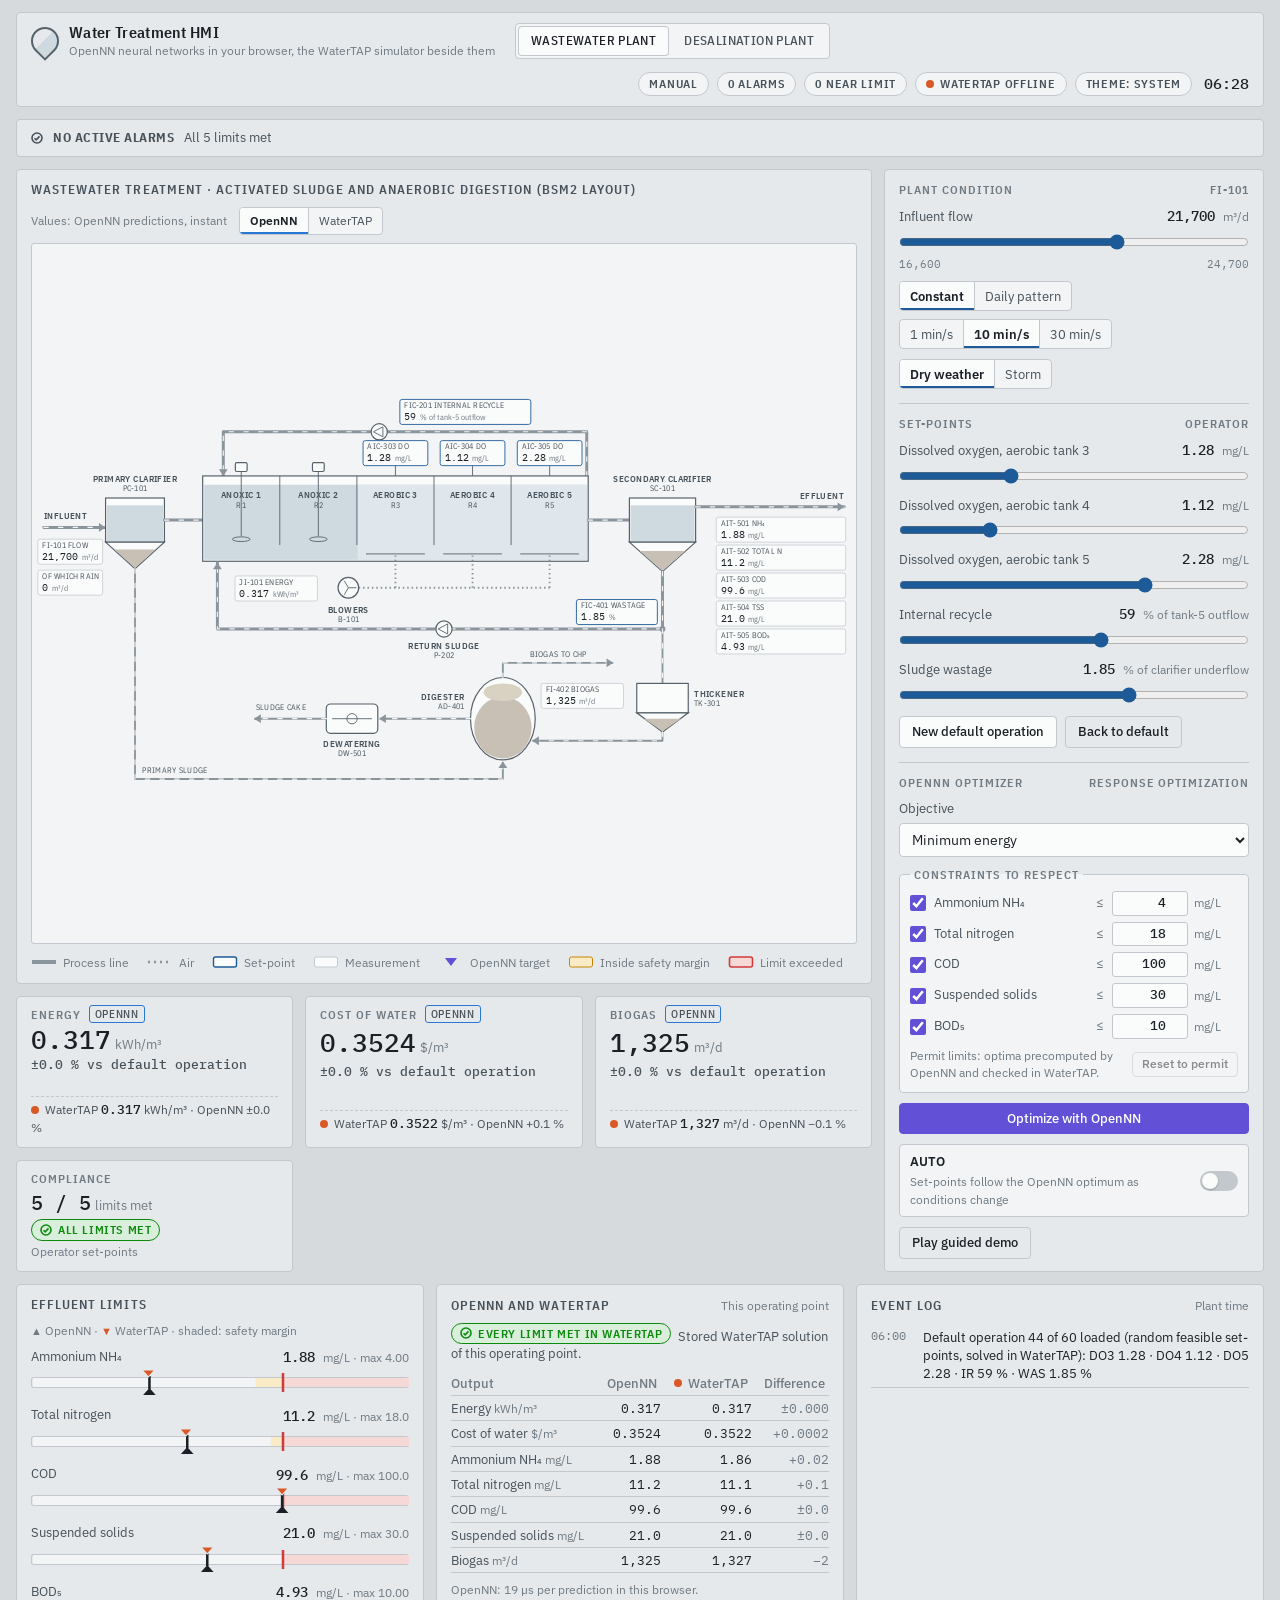
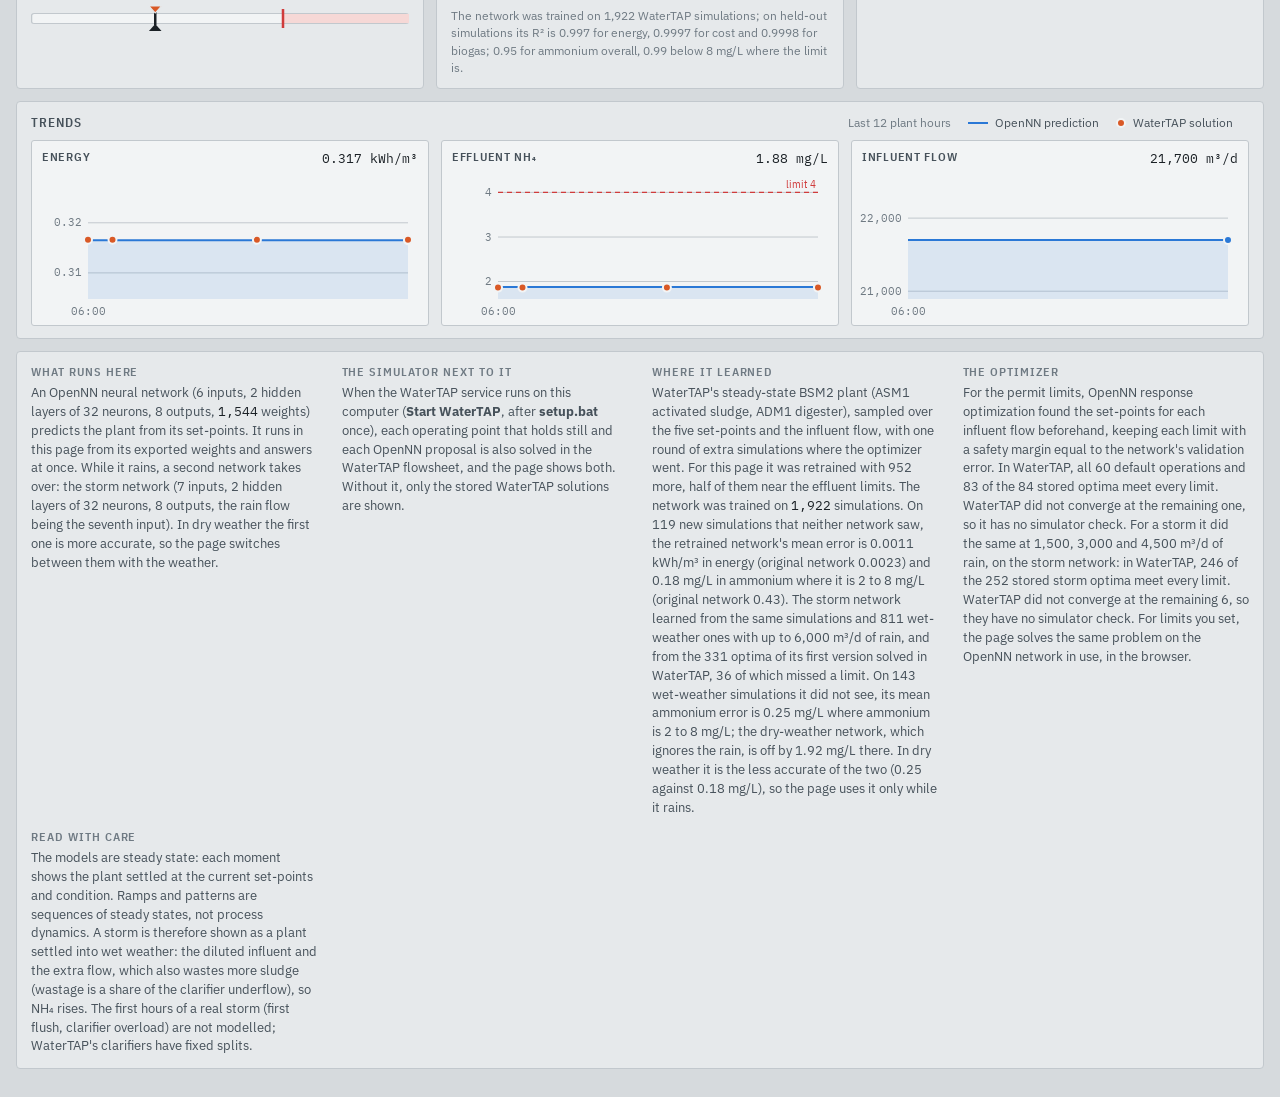
==== commit 3c8ce280: "Drop the AUTO value label from the trends The dotted AUTO line stays on the chart; the trends legend" ====
--- a/to_show/water_treatment_hmi.html
+++ b/to_show/water_treatment_hmi.html
@@ -469,7 +469,6 @@
 .c-rain { stroke: none; }
 .c-rain-hatch { stroke: var(--series); stroke-width: 1.6; opacity: 0.55; }
 .c-ceiling { fill: none; stroke: var(--opt); stroke-width: 1.2; stroke-dasharray: 2 3; }
-.c-ceiling-label { font: 10.5px var(--font-tag); fill: var(--opt); paint-order: stroke; stroke: var(--surface); stroke-width: 3px; stroke-linejoin: round; }
 .trend-why { margin: 10px 0 0; padding: 6px 10px; border-left: 3px solid var(--opt); background: var(--opt-soft); border-radius: 0 3px 3px 0; font-size: 12.5px; color: var(--ink-2); }
 .c-end { fill: var(--series); stroke: var(--surface); stroke-width: 2; }
 .c-cross { stroke: var(--ink-2); stroke-width: 1; }
@@ -581,6 +580,7 @@
           <span>Last 12 plant hours</span>
           <span class="key"><svg class="key-line" viewBox="0 0 22 10" aria-hidden="true"><line class="c-line" x1="1" y1="5" x2="21" y2="5"/></svg>OpenNN prediction</span>
           <span class="key"><svg class="key-dot" viewBox="0 0 12 12" aria-hidden="true"><circle class="c-sim" cx="6" cy="6" r="4"/></svg>WaterTAP solution</span>
+          <span class="key" id="trend-auto" hidden><svg class="key-line" viewBox="0 0 22 10" aria-hidden="true"><line class="c-ceiling" x1="1" y1="5" x2="21" y2="5"/></svg>AUTO line (limit less margin)</span>
           <span class="key trend-sim" id="trend-sim" aria-live="polite"></span>
         </span>
       </div>
@@ -2653,6 +2653,8 @@
     }
     if (box.textContent !== text) box.textContent = text;
     box.hidden = !text;
+    // The legend names the dotted line while one of the trends shows it.
+    $("trend-auto").hidden = !def.trends.some((c) => s.history.some((p) => Number.isFinite(p[`auto_${c.key}`])));
   }
 
   function drawChart(i) {
@@ -2731,10 +2733,6 @@
       before = v;
     }
     if (steps) g += `<path class="c-ceiling" d="${steps}"/>`;
-    if (ceiling !== undefined) {
-      const away = active.upper ? 12 : -5;   // the label on the side away from the limit
-      g += `<text class="c-ceiling-label" x="${W - R - 12}" y="${(Y(ceiling) + away).toFixed(1)}" text-anchor="end">AUTO ${active.upper ? "≤" : "≥"} ${fmt(ceiling, c.digits)}</text>`;
-    }
     const last = pts[pts.length - 1];
     g += `<circle class="c-end" cx="${X(last.t).toFixed(1)}" cy="${Y(val(last)).toFixed(1)}" r="4"/>`;
 
